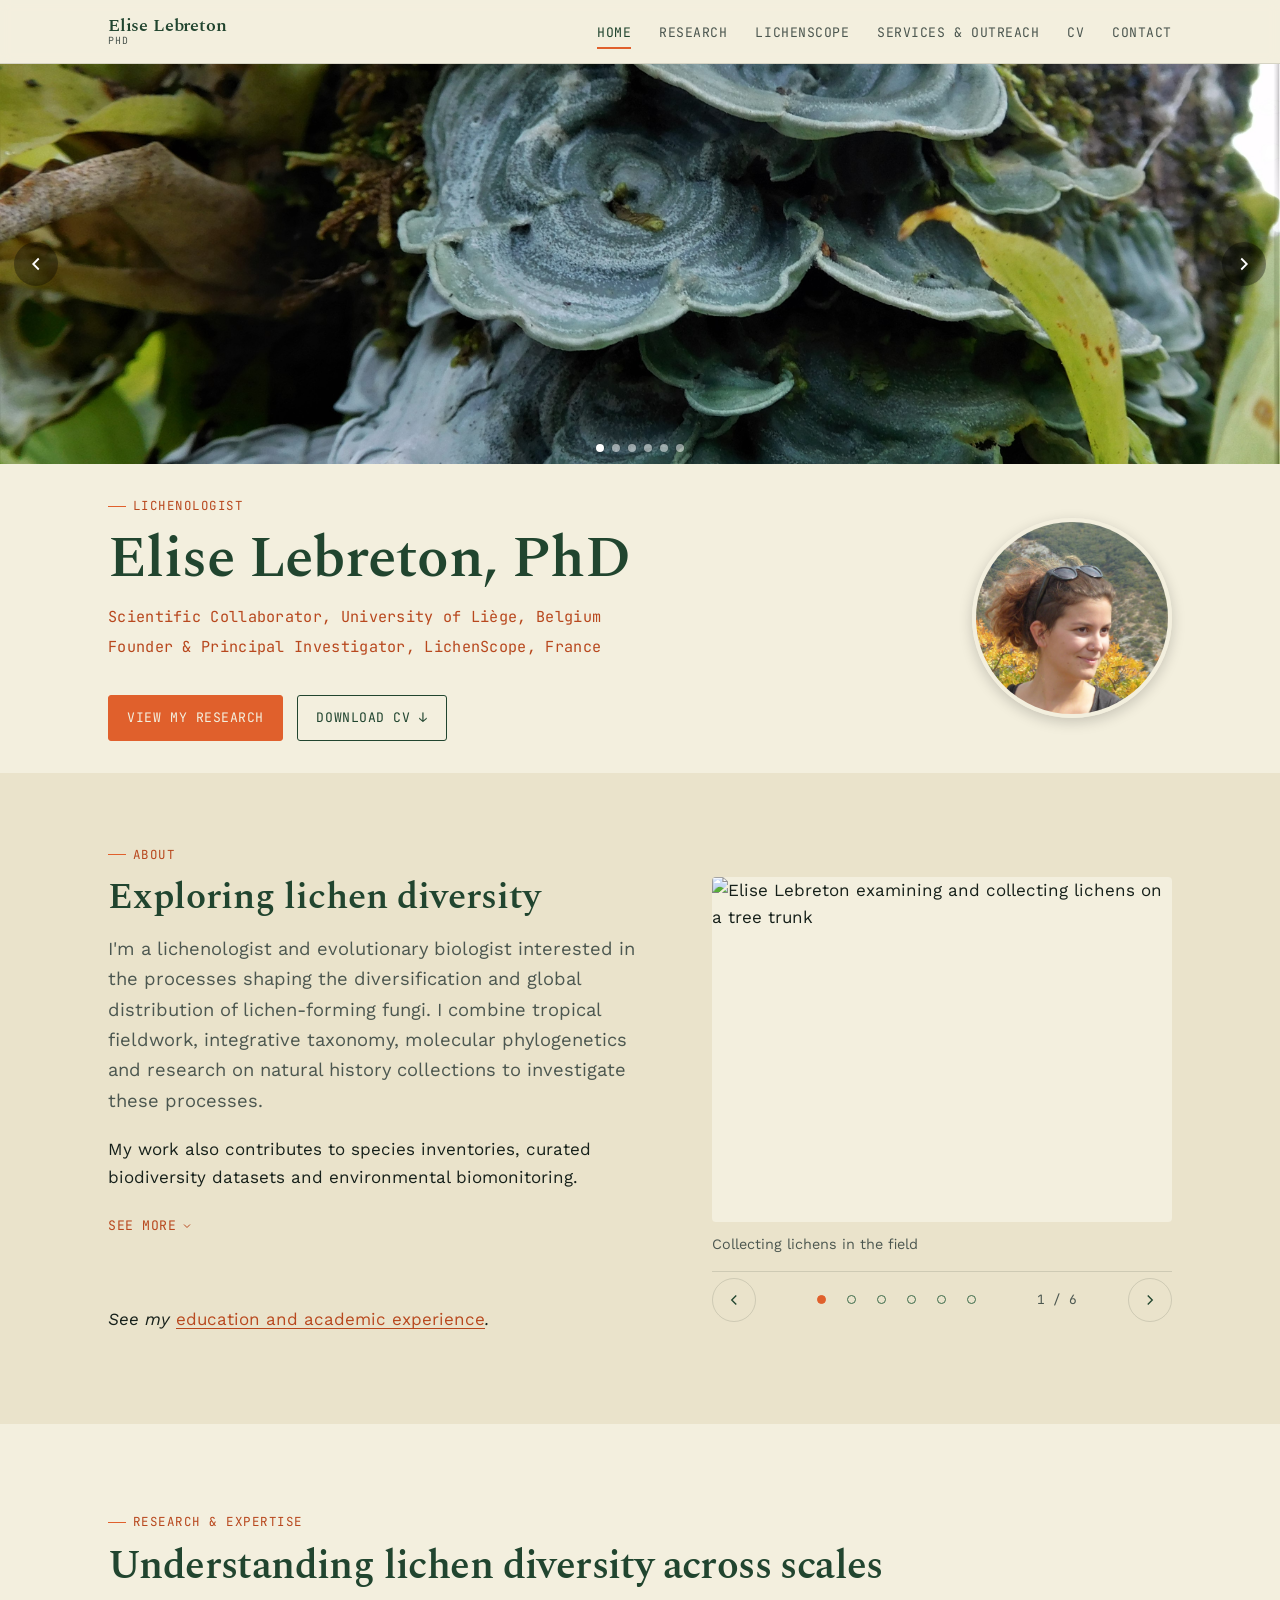
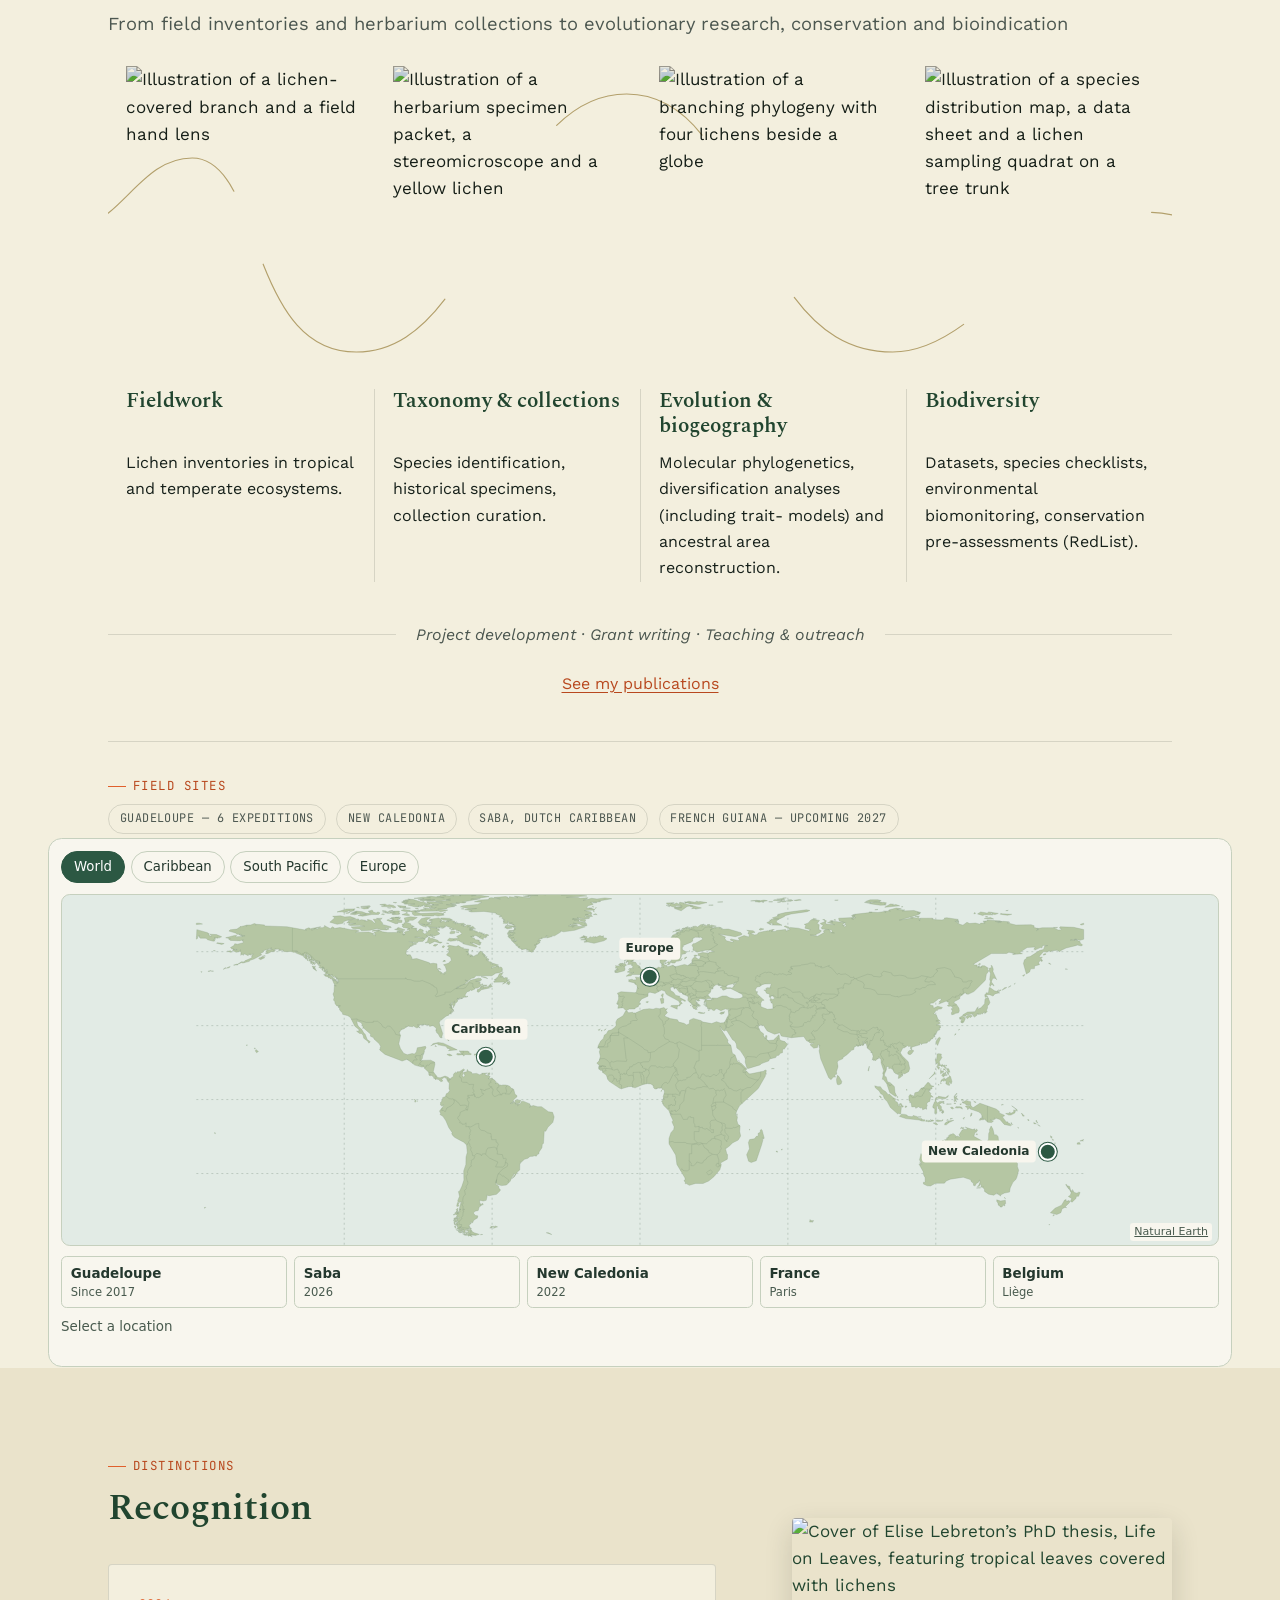
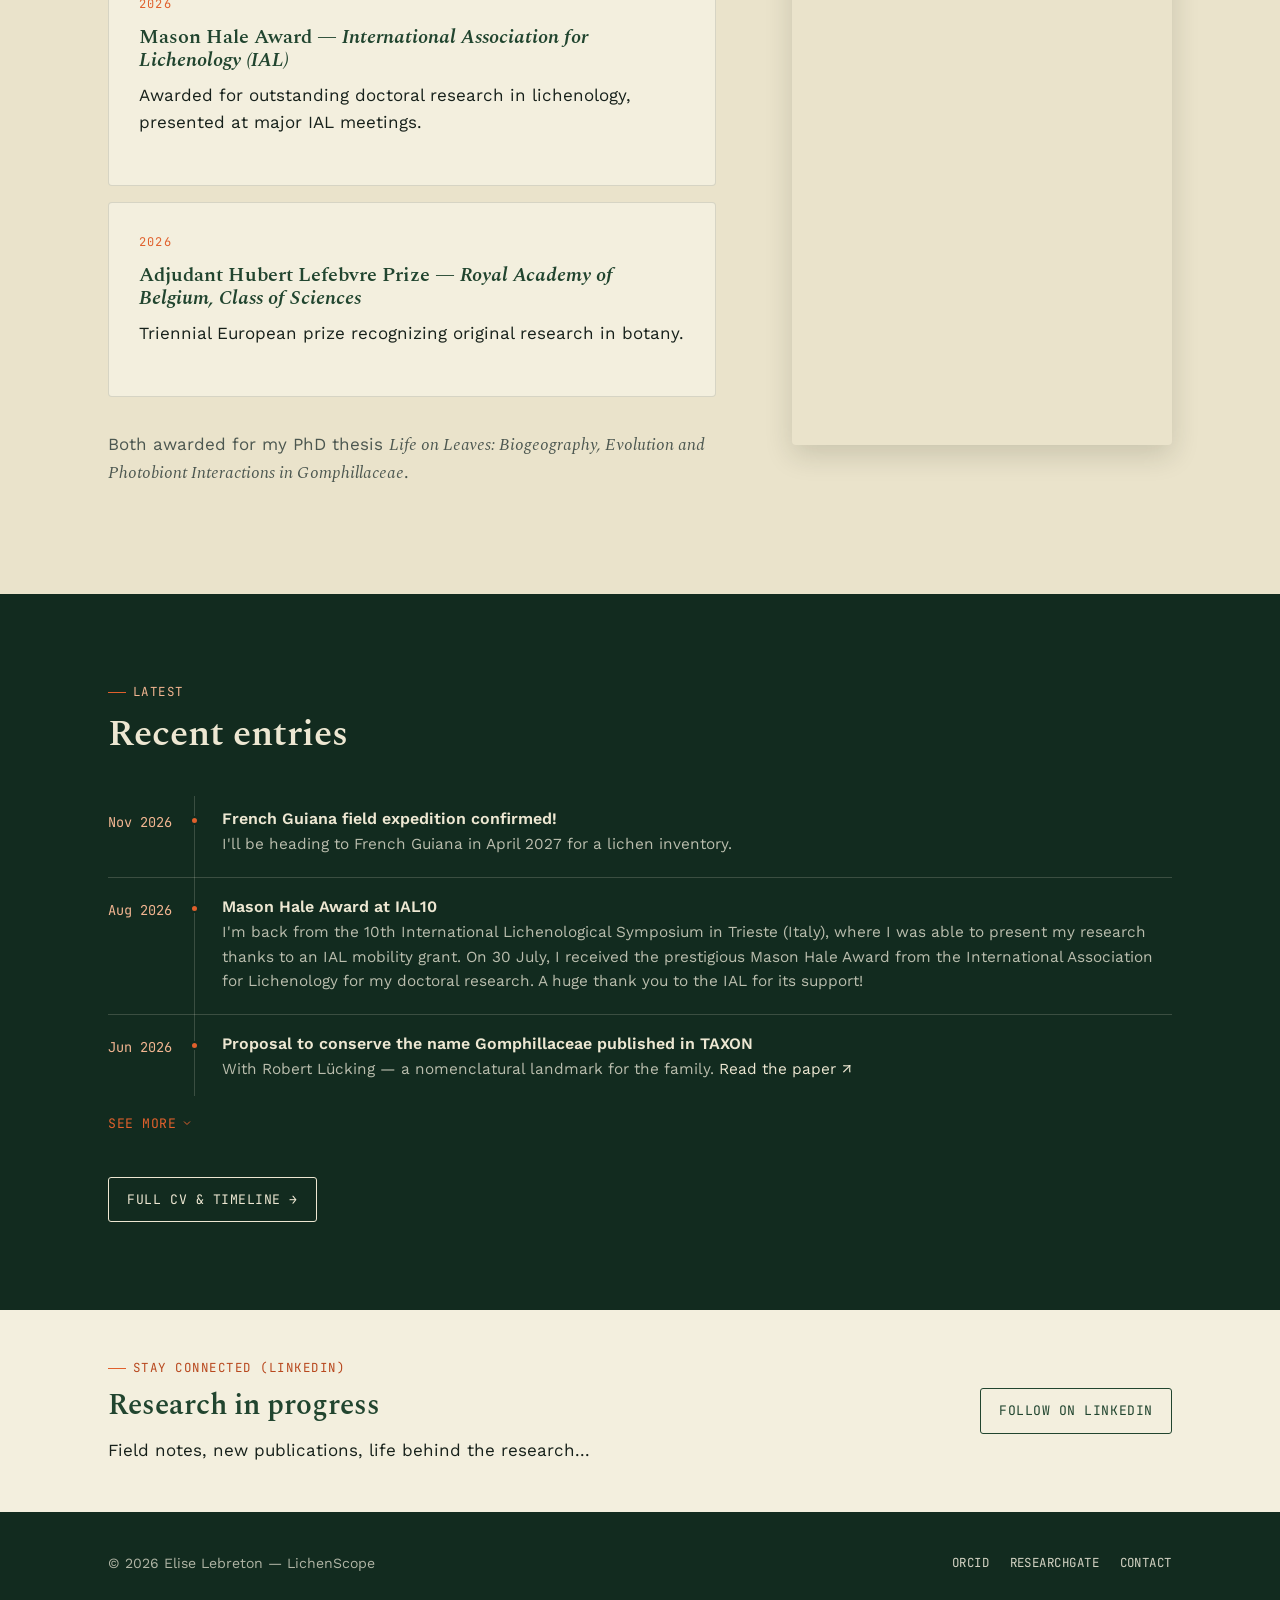
==== index.html @ eddefe15 "Add files via upload" ====
<!DOCTYPE html>
<html lang="en">
<head>
<meta charset="UTF-8">
<meta name="viewport" content="width=device-width, initial-scale=1.0">
<title>Elise Lebreton — Lichenologist | LichenScope</title>
<meta name="description" content="Elise Lebreton is a lichenologist studying how the leaf-dwelling lifestyle shapes evolution, diversification and biogeography in foliicolous lichens, with a focus on the family Gomphillaceae.">
<link rel="icon" href="assets/img/favicon-lichenscope.svg" type="image/svg+xml">
<link rel="preconnect" href="https://fonts.googleapis.com">
<link rel="preconnect" href="https://fonts.gstatic.com" crossorigin>
<link href="https://fonts.googleapis.com/css2?family=Spectral:ital,wght@0,400;0,500;0,600;0,700;1,400;1,500&family=Work+Sans:wght@400;500;600;700&family=JetBrains+Mono:wght@400;500&display=swap" rel="stylesheet">
<link rel="stylesheet" href="assets/css/style.css">
<style>
  /* ===== CARROUSEL DE LA BANNIÈRE ===== */
  #banner-current {
    transition: opacity 0.25s ease;   /* petit fondu entre les images */
  }
  .banner-arrow {
    position: absolute;
    top: 50%;
    transform: translateY(-50%);
    z-index: 2;
    display: flex;
    align-items: center;
    justify-content: center;
    width: 44px;
    height: 44px;
    padding: 0;
    border: none;
    border-radius: 50%;
    background: rgba(0, 0, 0, 0.35);
    color: #fff;
    cursor: pointer;
    transition: background 0.2s ease;
  }
  .banner-arrow:hover,
  .banner-arrow:focus-visible {
    background: rgba(0, 0, 0, 0.65);
  }
  .banner-arrow svg {
    width: 22px;
    height: 22px;
  }
  .banner-arrow--prev { left: 14px; }
  .banner-arrow--next { right: 14px; }

  .banner-dots {
    position: absolute;
    bottom: 12px;
    left: 0;
    right: 0;
    z-index: 2;
    display: flex;
    justify-content: center;
    gap: 8px;
    pointer-events: none;
  }
  .banner-dots span {
    width: 8px;
    height: 8px;
    border-radius: 50%;
    background: rgba(255, 255, 255, 0.5);
    box-shadow: 0 0 2px rgba(0, 0, 0, 0.4);
    transition: background 0.2s ease;
  }
  .banner-dots span.is-active {
    background: #fff;
  }

  .recognition-layout {
    display: grid;
    grid-template-columns: minmax(0, 1.6fr) minmax(0, 1fr);
    align-items: center;
    gap: clamp(2rem, 6vw, 5rem);
  }
  .recognition-awards {
    display: grid;
    gap: 1rem;
    margin-top: 2em;
  }
  .recognition-award {
    display: block;
    color: var(--ink);
    text-decoration: none;
  }
  .recognition-award:hover {
    color: var(--ink);
    border-color: var(--accent);
    box-shadow: 0 4px 14px rgba(30, 40, 20, 0.08);
  }
  .recognition-award:focus-visible {
    outline: 2px solid var(--accent);
    outline-offset: 4px;
  }
  .recognition-thesis-cover {
    display: block;
    width: 100%;
    max-width: 420px;
    justify-self: center;
    border-radius: 4px;
    box-shadow: 0 10px 28px rgba(30, 40, 20, 0.16);
  }
  .recognition-thesis-cover:focus-visible {
    outline: 2px solid currentColor;
    outline-offset: 5px;
  }
  .recognition-thesis-cover img {
    display: block;
    width: 100%;
    height: auto;
    border-radius: inherit;
  }
  @media (max-width: 760px) {
    .recognition-layout {
      grid-template-columns: 1fr;
    }
  }

  /* Keep the portrait beside the full introduction without stretching the name row. */
  .profile-info {
    display: grid;
    grid-template-columns: minmax(0, 1fr) auto;
    column-gap: clamp(1.5rem, 4vw, 3.5rem);
    align-items: start;
  }
  .profile-info > .eyebrow { grid-column: 1; margin-bottom: 0.6rem; }
  .profile-name-row { display: contents; }
  .profile-name-row h1 { grid-column: 1; margin: 0 0 0.8rem; }
  .profile-name-row .profile-avatar-sm {
    grid-column: 2;
    grid-row: 1 / span 5;
    align-self: center;
  }
  .profile-info .role { grid-column: 1; margin: 0 0 0.35rem; }
  .profile-info .role + .role { margin-top: 0; margin-bottom: 1.1rem; }
  .profile-actions { grid-column: 1; }
  @media (max-width: 700px) {
    .profile-info { grid-template-columns: minmax(0, 1fr); }
    .profile-name-row .profile-avatar-sm {
      grid-column: 1;
      grid-row: auto;
      margin: 0.2rem 0 1rem;
    }
  }

  /* ===== ILLUSTRATED AREAS OF EXPERTISE ===== */
  .expertise-overview { padding-bottom: 0; }
  .expertise-overview .expertise-title {
    font-size: clamp(1.8rem, 3.1vw, 2.55rem);
    letter-spacing: -0.015em;
  }
  .expertise-intro { margin-bottom: 0; }
  .expertise-grid {
    position: relative;
    display: grid;
    grid-template-columns: repeat(4, minmax(0, 1fr));
    margin-top: clamp(1.25rem, 2.5vw, 1.75rem);
  }
  /* Decorative line, painted before the illustrations. */
  .expertise-wave {
    position: absolute;
    top: 0;
    left: 0;
    display: block;
    width: 100%;
    height: 270px;
    overflow: hidden;
    color: #a18a4c;
    opacity: 0.78;
    pointer-events: none;
  }
  .expertise-wave path {
    fill: none;
    stroke: currentColor;
    stroke-width: 1.15;
    stroke-linecap: round;
    vector-effect: non-scaling-stroke;
  }
  .expertise-panel {
    position: relative;
    display: grid;
    grid-template-rows: 270px 1fr;
    align-content: start;
    min-width: 0;
    padding: 0 1.1rem;
  }
  .expertise-panel + .expertise-panel {
    border-left: 1px solid transparent;
  }
  .expertise-copy { position: relative; margin-top: 1.4rem; }
  .expertise-panel + .expertise-panel .expertise-copy::before {
    content: '';
    position: absolute;
    top: 0;
    bottom: 0;
    left: calc(-1.1rem - 1px);
    border-left: 1px solid var(--line, rgba(22, 32, 26, 0.13));
    pointer-events: none;
  }
  .expertise-visual {
    display: flex;
    align-items: center;
    justify-content: center;
    min-width: 0;
    height: 270px;
    margin: 0 0 1.4rem;
  }
  .expertise-visual img {
    display: block;
    width: 100%;
    height: 100%;
    object-fit: contain;
    mix-blend-mode: multiply;
  }
  .expertise-panel h3 {
    min-height: 2.4em;
    margin: 0 0 0.65rem;
    font-size: clamp(1.2rem, 1.65vw, 1.4rem);
    line-height: 1.2;
  }
  .expertise-panel p {
    margin: 0;
    font-size: 1rem;
    line-height: 1.65;
  }
  .expertise-transversal {
    display: flex;
    align-items: center;
    justify-content: center;
    gap: 1.25rem;
    margin: 2.5rem 0 0;
    color: var(--ink-soft, #4c5750);
    font-size: 1rem;
    font-style: italic;
    line-height: 1.6;
    text-align: center;
  }
  .expertise-transversal::before,
  .expertise-transversal::after {
    content: '';
    flex: 1;
    height: 1px;
    background: var(--line, rgba(22, 32, 26, 0.13));
  }
  @media (min-width: 1200px) {
    .expertise-wave { height: 300px; }
    .expertise-panel { grid-template-rows: 300px 1fr; }
    .expertise-visual { height: 300px; }
  }
  @media (max-width: 1000px) {
    .expertise-wave { display: none; }
    .expertise-grid {
      grid-template-columns: repeat(2, minmax(0, 1fr));
      row-gap: 2.25rem;
    }
    .expertise-panel:nth-of-type(3) { border-left: 0; }
    .expertise-panel:nth-of-type(3) .expertise-copy::before { display: none; }
    .expertise-panel:nth-of-type(n + 3) {
      padding-top: 2rem;
      border-top: 1px solid var(--line, rgba(22, 32, 26, 0.13));
    }
  }
  @media (max-width: 580px) {
    .expertise-grid { grid-template-columns: minmax(0, 1fr); row-gap: 0; }
    .expertise-panel {
      grid-template-rows: 250px auto;
      padding: 0 0 2rem;
    }
    .expertise-panel + .expertise-panel {
      padding: 2rem 0;
      border-left: 0;
      border-top: 1px solid var(--line, rgba(22, 32, 26, 0.13));
    }
    .expertise-panel + .expertise-panel .expertise-copy::before { display: none; }
    .expertise-visual { height: 250px; }
    .expertise-visual img { max-width: 340px; }
    .expertise-panel h3 { min-height: 0; font-size: 1.45rem; }
    .expertise-transversal { margin-top: 0.5rem; gap: 0.65rem; }
    .expertise-transversal span { max-width: 28ch; }
  }

  /* ===== RECENT ENTRIES: READ MORE, AS IN ABOUT ===== */
  .recent-entries-extra {
    display: grid;
    grid-template-rows: 0fr;
    transition: grid-template-rows 0.5s ease;
  }
  .recent-entries-extra.is-expanded { grid-template-rows: 1fr; }
  .recent-entries-inner { min-height: 0; overflow: hidden; }
  .recent-entries-more { margin-top: 1.5rem; }
  .recent-entries-toggle {
    display: inline-flex;
    align-items: center;
    gap: 0.4em;
    font-family: var(--mono);
    font-size: 0.82rem;
    letter-spacing: 0.04em;
    text-transform: uppercase;
    color: var(--accent);
    background: none;
    border: 0;
    padding: 1em 0 0;
    cursor: pointer;
  }
  .recent-entries-toggle:hover { color: var(--accent-soft); }
  .recent-entries-toggle:focus-visible { outline: 2px solid currentColor; outline-offset: 4px; }
  .recent-entries-toggle svg { width: 12px; height: 12px; transition: transform 0.3s ease; }
  .recent-entries-toggle.is-expanded svg { transform: rotate(180deg); }
  @media (prefers-reduced-motion: reduce) {
    .recent-entries-extra, .recent-entries-toggle svg { transition: none; }
  }

  /* ===== HOME: A RESEARCH OVERVIEW WITH PHOTOGRAPHS ===== */
  .profile-summary {
    grid-column: 1;
    max-width: 58ch;
    margin: 0 0 1.1rem;
    color: var(--ink-soft);
    font-size: 1.08rem;
    line-height: 1.6;
  }
  .profile-name-row .profile-avatar-sm { grid-row: 1 / span 6; }
  .about-section { padding: 72px 0; }
  .about-layout {
    display: grid;
    grid-template-columns: minmax(0, 1.2fr) minmax(0, 1fr);
    gap: clamp(2rem, 4vw, 3.5rem);
    align-items: start;
  }
  .about-copy h2 { margin-bottom: 1rem; }
  .about-copy .lede { line-height: 1.65; }
  .about-details {
    display: grid;
    grid-template-rows: 0fr;
    transition: grid-template-rows .5s ease;
  }
  .about-details.is-expanded { grid-template-rows: 1fr; }
  .about-details-inner { min-height: 0; overflow: hidden; }
  .about-details-inner p:first-child { margin-top: .3rem; }
  .about-readmore {
    display: inline-flex;
    align-items: center;
    gap: .4em;
    font-family: var(--mono);
    font-size: .82rem;
    letter-spacing: .04em;
    text-transform: uppercase;
    color: var(--accent-deep);
    background: none;
    border: 0;
    padding: .5rem 0;
    cursor: pointer;
  }
  .about-readmore:hover { color: var(--accent); }
  .about-readmore svg { width: 12px; height: 12px; transition: transform .3s ease; }
  .about-readmore.is-expanded svg { transform: rotate(180deg); }
  .about-gallery { min-width: 0; padding-top: 2rem; }
  .about-gallery-stage { position: relative; }
  .about-slide { margin: 0; }
  .about-slide[hidden] { display: none; }
  .about-photo-frame {
    aspect-ratio: 4 / 3;
    overflow: hidden;
    border-radius: 4px;
    background: var(--paper);
  }
  .about-photo-frame img {
    width: 100%;
    height: 100%;
    object-fit: cover;
    object-position: var(--photo-position, 50% 50%);
  }
  .about-slide figcaption {
    min-height: 3.1rem;
    padding: .75rem 0 .35rem;
    color: var(--ink-soft);
    font-size: .9rem;
    line-height: 1.45;
  }
  .about-gallery-controls {
    display: flex;
    align-items: center;
    justify-content: space-between;
    gap: .5rem;
    border-top: 1px solid var(--line);
    padding-top: .35rem;
  }
  .about-gallery-arrow {
    display: inline-flex;
    align-items: center;
    justify-content: center;
    width: 44px;
    height: 44px;
    flex: 0 0 44px;
    border: 1px solid var(--line);
    border-radius: 50%;
    background: transparent;
    color: var(--forest);
    cursor: pointer;
  }
  .about-gallery-arrow:hover { border-color: var(--accent); color: var(--accent-deep); }
  .about-gallery-arrow svg { width: 18px; height: 18px; }
  .about-gallery-dots { display: flex; align-items: center; justify-content: center; }
  .about-gallery-dot {
    display: inline-flex;
    align-items: center;
    justify-content: center;
    width: 30px;
    height: 44px;
    padding: 0;
    border: 0;
    background: none;
    cursor: pointer;
  }
  .about-gallery-dot::before {
    content: '';
    width: 7px;
    height: 7px;
    border: 1px solid var(--forest-light);
    border-radius: 50%;
  }
  .about-gallery-dot[aria-current="true"]::before { background: var(--accent); border-color: var(--accent); }
  .about-gallery-dot:hover::before { border-color: var(--accent); }
  .about-gallery-count { color: var(--ink-soft); font-family: var(--mono); font-size: .8rem; white-space: nowrap; }
  .expertise-panel { color: var(--ink); }
  .social-update { padding: 48px 0; }
  .social-update-inner { display: flex; align-items: center; justify-content: space-between; gap: 2rem; }
  .social-update h2 { font-size: clamp(1.5rem, 2.5vw, 1.8rem); }
  .social-update p:last-child { margin-bottom: 0; }
  .social-update .btn { flex-shrink: 0; }
  @media (max-width: 760px) {
    .about-layout { grid-template-columns: minmax(0, 1fr); gap: 1.5rem; }
    .about-gallery { padding-top: 0; max-width: 580px; width: 100%; }
    .about-section { padding: 56px 0; }
    .social-update-inner { align-items: flex-start; flex-direction: column; gap: 1.25rem; }
  }
  @media (max-width: 700px) {
    .profile-name-row .profile-avatar-sm { grid-row: auto; }
  }
  @media (prefers-reduced-motion: reduce) {
    .about-details, .about-readmore svg { transition: none; }
  }
  /* ===== ABOUT: VISIBLE LINKS BELOW THE DISCLOSURE ===== */
  .about-copy .about-explore {
    margin: 4rem 0 0;
    font-style: italic;
    text-transform: none;
    letter-spacing: normal;
  }
  .about-copy .about-explore a {
    font-style: normal;
    color: var(--accent-deep, #c34c22);
    text-transform: none;
    letter-spacing: normal;
    text-decoration: underline;
    text-underline-offset: .2em;
  }
  .about-copy .about-explore a:hover { color: var(--accent, #e65c25); }
  .about-copy .about-explore a:focus-visible {
    outline: 2px solid var(--accent, #e65c25);
    outline-offset: 4px;
  }
  @media (max-width: 760px) {
    .about-copy .about-explore { margin-top: 2rem; }
  }
  /* ===== DIRECT LINK TO PUBLICATIONS ===== */
  .expertise-publications {
    margin: 1.2rem 0 0;
    text-align: center;
  }
  .expertise-publications a {
    display: inline-block;
    padding: .25rem 0;
    color: var(--accent-deep, #c34c22);
    font-size: 1rem;
    font-style: normal;
    text-transform: none;
    text-decoration: underline;
    text-underline-offset: .2em;
  }
  .expertise-publications a:hover { color: var(--accent, #e65c25); }
  .expertise-publications a:focus-visible {
    outline: 2px solid var(--accent, #e65c25);
    outline-offset: 4px;
  }
</style>
</head>
<body>

<header class="site-header">
  <div class="nav-row">
    <a href="index.html" class="brand">
      <span class="brand-text">Elise Lebreton<span class="brand-sub">PhD</span></span>
    </a>
    <button class="nav-toggle" aria-label="Toggle navigation" aria-expanded="false">
      <svg viewBox="0 0 24 24" fill="none" stroke="currentColor" stroke-width="2"><line x1="3" y1="6" x2="21" y2="6"/><line x1="3" y1="12" x2="21" y2="12"/><line x1="3" y1="18" x2="21" y2="18"/></svg>
    </button>
    <nav class="main-nav">
      <ul>
        <li><a href="index.html" class="active">Home</a></li>
        <li><a href="research.html">Research</a></li>
        <li><a href="lichenscope.html">LichenScope</a></li>
        <li><a href="services.html">Services &amp; Outreach</a></li>
        <li><a href="cv.html">CV</a></li>
        <li><a href="contact.html">Contact</a></li>
      </ul>
    </nav>
  </div>
</header>

<main>

  <!-- ===== PROFILE BANNER (LinkedIn-style) ===== -->
  <section class="profile-banner">
    <div class="banner-img" id="banner-carousel">
      <img id="banner-current" src="assets/img/banner-lichen-1.jpg" alt="Close-up of a foliicolous lichen community on a tropical leaf">
      <button type="button" class="banner-arrow banner-arrow--prev" aria-label="Previous banner">
        <svg viewBox="0 0 24 24" fill="none" stroke="currentColor" stroke-width="2"><path d="M15 6l-6 6 6 6"/></svg>
      </button>
      <button type="button" class="banner-arrow banner-arrow--next" aria-label="Next banner">
        <svg viewBox="0 0 24 24" fill="none" stroke="currentColor" stroke-width="2"><path d="M9 6l6 6-6 6"/></svg>
      </button>
      <div class="banner-dots" aria-hidden="true"></div>
    </div>
    <div class="container profile-banner-inner">
      <div class="profile-info">
        <p class="eyebrow">Lichenologist</p>
        <div class="profile-name-row">
          <h1>Elise Lebreton, PhD</h1>
          <div class="profile-avatar-sm">
            <img src="assets/img/profile.jpg" alt="Portrait of Elise Lebreton">
          </div>
        </div>
   <p class="role">Scientific Collaborator, University of Liège, Belgium </p>
        <p class="role">Founder &amp; Principal Investigator, LichenScope, France </p>
 <p </p>
        <div class="profile-actions">
          <a href="research.html" class="btn btn--solid">View my research</a>
          <a href="assets/cv/Elise-Lebreton-CV.pdf" class="btn">Download CV ↓</a>
        </div>
      </div>
    </div>
  </section>

  <!-- ===== BIO AND RESEARCH PHOTOGRAPHS ===== -->
  <section class="section section--alt about-section" aria-labelledby="about-title">
    <div class="container about-layout">
      <div class="about-copy">
        <p class="eyebrow">About</p>
        <h2 id="about-title">Exploring lichen diversity</h2>
        <p class="lede">I'm a lichenologist and evolutionary biologist interested in the processes shaping the diversification and global distribution of lichen-forming fungi. I combine tropical fieldwork, integrative taxonomy, molecular phylogenetics and research on natural history collections to investigate these processes.</p>
        <p>My work also contributes to species inventories, curated biodiversity datasets and environmental biomonitoring.</p>

        <div class="about-details" id="about-text" aria-hidden="true" inert>
          <div class="about-details-inner">
        <p>I first discovered lichenology by chance as an undergraduate. It became the focus of my research during the year I spent in Guadeloupe (Caribbean) as part of my master's degree. There, I was struck both by the extraordinary diversity of lichens and by how much there was still to learn about them. With few opportunities for formal training in lichenology in France, I taught myself the basics and developed my own research projects while studying at La Rochelle University, the University of Antilles, and the University of Montpellier. My early work at the Montpellier herbarium (MPU) sparked a lasting interest in collections-based research.</p>
        <p>I later received support from the Muséum national d'Histoire naturelle (MNHN, Paris) and PatriNat, where my work at the P and PC herbaria played a key role in shaping my research trajectory. I also benefited from the support of the Association Française de Lichénologie (French Lichen Society), and from the generosity of lichenologists around the world who shared their expertise with me. Their example continues to shape how I collaborate and share what I learn.</p>
        <p>I completed my PhD at the University of Liège (Belgium) in September 2025 under the supervision of Prof. Nicolas Magain (<a href="https://bec-lab.github.io/" target="_blank" rel="noopener noreferrer">BEC lab</a>). My research combines taxonomy, molecular phylogenetics, and herbarium collections to study the evolution of lichen-forming fungi. I'm currently seeking a postdoctoral position or a permanent role as a faculty member or curator. I'm also interested in collaborations in evolutionary biology, biogeography, and collections-based research, including museomics.</p>
        <p>In 2026, I obtained the French national qualifications to apply for <i>maître de conférences</i> [Associate Professor] at universities (MCF, CNU Section 68) and at the Muséum national d'Histoire naturelle (MCMU).</p>
          </div>
        </div>
        <button type="button" class="about-readmore" id="about-readmore" aria-expanded="false" aria-controls="about-text">
          <span>See more</span>
          <svg viewBox="0 0 24 24" fill="none" stroke="currentColor" stroke-width="2" aria-hidden="true"><path d="M6 9l6 6 6-6"/></svg>
        </button>
     <p class="about-explore">
 See my <a href="cv.html">education and academic experience</a>.
</p>
        </p>
      </div>
      <div class="about-gallery" id="about-gallery" role="region" aria-roledescription="carousel" aria-label="Research in pictures">
        <div class="about-gallery-stage" id="about-gallery-stage">
          <figure class="about-slide" id="about-photo-1" role="group" aria-roledescription="slide" aria-label="1 of 6">
            <div class="about-photo-frame">
              <img src="assets/img/about-fieldwork.webp" width="1084" height="1440" loading="lazy" decoding="async" style="--photo-position:50% 43%" alt="Elise Lebreton examining and collecting lichens on a tree trunk">
            </div>
            <figcaption>Collecting lichens in the field</figcaption>
          </figure>
          <figure class="about-slide" id="about-photo-2" role="group" aria-roledescription="slide" aria-label="2 of 6" hidden>
            <div class="about-photo-frame">
              <img src="assets/img/about-new-caledonia.webp" width="1440" height="1080" loading="lazy" decoding="async" style="--photo-position:50% 50%" alt="Elise Lebreton using a hand lens on a rocky hillside overlooking the sea in New Caledonia">
            </div>
            <figcaption>Field observations in New Caledonia</figcaption>
          </figure>
          <figure class="about-slide" id="about-photo-3" role="group" aria-roledescription="slide" aria-label="3 of 6" hidden>
            <div class="about-photo-frame">
              <img src="assets/img/about-collections.webp" width="1440" height="1084" loading="lazy" decoding="async" style="--photo-position:50% 50%" alt="Elise Lebreton documenting lichen collections beside rows of specimen packets">
            </div>
            <figcaption>Sorting and documenting field collections</figcaption>
          </figure>
          <figure class="about-slide" id="about-photo-4" role="group" aria-roledescription="slide" aria-label="4 of 6" hidden>
            <div class="about-photo-frame">
              <img src="assets/img/about-microscopy.webp" width="1440" height="805" loading="lazy" decoding="async" style="--photo-position:62% 50%" alt="Elise Lebreton studying lichens under a microscope beside a specimen image on a monitor">
            </div>
            <figcaption>Examining lichen morphology</figcaption>
          </figure>
          <figure class="about-slide" id="about-photo-5" role="group" aria-roledescription="slide" aria-label="5 of 6" hidden>
            <div class="about-photo-frame">
              <img src="assets/img/about-laboratory.webp" width="1440" height="807" loading="lazy" decoding="async" style="--photo-position:46% 50%" alt="Elise Lebreton working with a micropipette in the laboratory">
            </div>
            <figcaption>Molecular work in the laboratory</figcaption>
          </figure>
          <figure class="about-slide" id="about-photo-6" role="group" aria-roledescription="slide" aria-label="6 of 6" hidden>
            <div class="about-photo-frame">
              <img src="assets/img/about-sharing-research.webp" width="963" height="1440" loading="lazy" decoding="async" style="--photo-position:50% 72%" alt="Elise Lebreton presenting research on Gomphillaceae to an audience">
            </div>
            <figcaption>Sharing research on lichen diversity</figcaption>
          </figure>
        </div>
        <div class="about-gallery-controls">
          <button type="button" class="about-gallery-arrow" data-gallery-direction="-1" aria-label="Previous research photo" aria-controls="about-gallery-stage">
            <svg viewBox="0 0 24 24" fill="none" stroke="currentColor" stroke-width="1.8" aria-hidden="true"><path d="M15 6l-6 6 6 6"/></svg>
          </button>
          <div class="about-gallery-dots" role="group" aria-label="Choose a research photo">
            <button type="button" class="about-gallery-dot" aria-label="Show photo 1: Collecting lichens in the field" aria-controls="about-photo-1" aria-current="true"></button>
            <button type="button" class="about-gallery-dot" aria-label="Show photo 2: Field observations in New Caledonia" aria-controls="about-photo-2" aria-current="false"></button>
            <button type="button" class="about-gallery-dot" aria-label="Show photo 3: Sorting and documenting field collections" aria-controls="about-photo-3" aria-current="false"></button>
            <button type="button" class="about-gallery-dot" aria-label="Show photo 4: Examining lichen morphology" aria-controls="about-photo-4" aria-current="false"></button>
            <button type="button" class="about-gallery-dot" aria-label="Show photo 5: Molecular work in the laboratory" aria-controls="about-photo-5" aria-current="false"></button>
            <button type="button" class="about-gallery-dot" aria-label="Show photo 6: Sharing research on lichen diversity" aria-controls="about-photo-6" aria-current="false"></button>
          </div>
          <span class="about-gallery-count" aria-live="polite" aria-atomic="true">1 / 6</span>
          <button type="button" class="about-gallery-arrow" data-gallery-direction="1" aria-label="Next research photo" aria-controls="about-gallery-stage">
            <svg viewBox="0 0 24 24" fill="none" stroke="currentColor" stroke-width="1.8" aria-hidden="true"><path d="M9 6l6 6-6 6"/></svg>
          </button>
        </div>
      </div>
    </div>
  </section>

  <!-- ===== AREAS OF EXPERTISE ===== -->
  <section class="section expertise-overview" aria-labelledby="expertise-title">
    <div class="container">
      <p class="eyebrow">Research & Expertise</p>
      <h2 id="expertise-title" class="expertise-title">Understanding lichen diversity across scales</h2>
      <p class="lede expertise-intro">From field inventories and herbarium collections to evolutionary research, conservation and bioindication</p>
      <div class="expertise-grid">
        <svg class="expertise-wave" viewBox="0 0 1200 300" preserveAspectRatio="none" aria-hidden="true" focusable="false">
          <!-- Separate strokes keep the line clear of the illustrations. -->
          <path d="M -24.000 160.000 C 20.000 145.000 42.000 92.000 95.000 92.000 C 116.052 92.000 130.249 105.435 142.000 125.233"/>
          <path d="M 175.000 198.166 C 195.204 243.426 221.911 286.000 280.000 286.000 C 322.213 286.000 353.408 264.134 380.000 233.133"/>
          <path d="M 506.000 59.447 C 527.950 40.265 553.385 28.000 585.000 28.000 C 621.651 28.000 648.143 44.484 670.000 69.118"/>
          <path d="M 774.000 231.378 C 800.851 263.305 834.877 286.000 885.000 286.000 C 913.816 286.000 939.806 274.636 965.000 258.389"/>
          <path d="M 1177.000 146.368 C 1191.800 146.909 1207.413 149.614 1224.000 155.000"/>
        </svg>
        <article class="expertise-panel" aria-labelledby="expertise-panel-title-1">
          <div class="expertise-visual">
            <img src="assets/img/expertise-fieldwork.png" width="850" height="1199" loading="lazy" decoding="async" alt="Illustration of a lichen-covered branch and a field hand lens">
          </div>
          <div class="expertise-copy">
  <h3 id="expertise-panel-title-1">Fieldwork</h3>
            <p>Lichen inventories in tropical and temperate ecosystems.</p>
          </div>
        </article>
        <article class="expertise-panel" aria-labelledby="expertise-panel-title-2">
          <div class="expertise-visual">
            <img src="assets/img/expertise-taxonomy-collections.png" width="1342" height="1041" loading="lazy" decoding="async" alt="Illustration of a herbarium specimen packet, a stereomicroscope and a yellow lichen">
          </div>
          <div class="expertise-copy">
  <h3 id="expertise-panel-title-2">Taxonomy &amp; collections</h3>
            <p>Species identification, historical specimens, collection curation.</p>
          </div>
        </article>
        <article class="expertise-panel" aria-labelledby="expertise-panel-title-3">
          <div class="expertise-visual">
            <img src="assets/img/expertise-evolution-biogeography.png" width="1246" height="920" loading="lazy" decoding="async" alt="Illustration of a branching phylogeny with four lichens beside a globe">
          </div>
          <div class="expertise-copy">
  <h3 id="expertise-panel-title-3">Evolution &amp; biogeography</h3>
            <p>Molecular phylogenetics, diversification analyses (including trait- models) and ancestral area reconstruction.</p>
          </div>
        </article>
        <article class="expertise-panel" aria-labelledby="expertise-panel-title-4">
          <div class="expertise-visual">
            <img src="assets/img/expertise-biodiversity-bioindication.png" width="1234" height="1285" loading="lazy" decoding="async" alt="Illustration of a species distribution map, a data sheet and a lichen sampling quadrat on a tree trunk">
          </div>
          <div class="expertise-copy">
  <h3 id="expertise-panel-title-4">Biodiversity</h3>
            <p>Datasets, species checklists, environmental biomonitoring, conservation pre-assessments (RedList).</p>
          </div>
        </article>
      </div>
      <p class="expertise-transversal"><span>Project development &middot; Grant writing &middot; Teaching &amp; outreach</span></p>
      <p class="expertise-publications">
        <a href="research.html#publications">See my publications</a>
      </p>

      <div style="margin-top:2.4em; padding-top:2em; border-top:1px solid var(--line)">
        <span class="eyebrow" style="margin-bottom:.6em">Field sites</span>
        <div>
          <span class="tag">Guadeloupe — 6 expeditions</span>
          <span class="tag">New Caledonia</span>
          <span class="tag">Saba, Dutch Caribbean</span>
          <span class="tag">French Guiana — upcoming 2027</span>
        </div>
      </div>
    </div>
  </section>
<iframe
  id="expeditions-map"
  title="Interactive map of field expeditions"
  loading="lazy"
  style="display: block; width: 100%; height: 520px; border: 0;">
</iframe>
<script>
  const expeditionFrame = document.getElementById("expeditions-map");
  const mapOrigin = location.protocol === "file:" ? "null" : location.origin;

  window.addEventListener("message", (event) => {
    if (event.source !== expeditionFrame.contentWindow || event.origin !== mapOrigin) return;

    const { type, height } = event.data ?? {};
    if (type === "expeditions-map:resize" && Number.isInteger(height) && height > 0) {
      expeditionFrame.style.height = height + "px";
    }
  });

  expeditionFrame.src = "expeditions-map.html";
</script>

  <!-- ===== DISTINCTIONS ===== -->
  <section class="section section--alt">
    <div class="container">
      <div class="recognition-layout">
        <div>
          <p class="eyebrow">Distinctions</p>
          <h2>Recognition</h2>
          <div class="recognition-awards">
            <a class="card reveal recognition-award" href="https://ial-lichenology.org/awards/" aria-labelledby="mason-hale-award-title">
              <span class="num">2026</span>
              <h3 id="mason-hale-award-title">Mason Hale Award — <em>International Association for Lichenology (IAL)</em></h3>
              <p>Awarded for outstanding doctoral research in lichenology, presented at major IAL meetings.</p>
            </a>
            <a class="card reveal recognition-award" href="https://academieroyale.be/fr/chaires-concours-prix-subventions-prix-classe-sciences-detail/objets-candidature/prix-de-l-adjudant-hubert-lefebvre-2025/" aria-labelledby="hubert-lefebvre-award-title">
              <span class="num">2026</span>
              <h3 id="hubert-lefebvre-award-title">Adjudant Hubert Lefebvre Prize — <em>Royal Academy of Belgium, Class of Sciences</em></h3>
              <p>Triennial European prize recognizing original research in botany.</p>
            </a>
          </div>
          <p style="margin-top:2em; max-width:680px; color:var(--ink-soft)">Both awarded for my PhD thesis <em>Life on Leaves: Biogeography, Evolution and Photobiont Interactions in Gomphillaceae</em>.</p>
        </div>
        <a class="recognition-thesis-cover" href="https://orbi.uliege.be/handle/2268/334975" aria-label="Open Elise Lebreton’s PhD thesis, Life on Leaves, on ORBi">
          <img src="assets/img/thesis-cover.png" width="1090" height="1512" loading="lazy" alt="Cover of Elise Lebreton’s PhD thesis, Life on Leaves, featuring tropical leaves covered with lichens">
        </a>
      </div>
    </div>
  </section>

  <!-- ===== LATEST ===== -->
  <section class="section section--dark recent-entries-section" aria-labelledby="recent-entries-title">
    <div class="container">
      <p class="eyebrow">Latest</p>
      <h2 id="recent-entries-title">Recent entries</h2>
      <div class="log" style="margin-top:2em">
        <div class="log-entry">
          <time class="log-date" datetime="2026-11">Nov 2026</time>
          <div><span class="log-dot"></span>
            <h4>French Guiana field expedition confirmed!</h4>
            <p>I'll be heading to French Guiana in April 2027 for a lichen inventory.</p>
          </div>
        </div>
        <div class="log-entry">
          <time class="log-date" datetime="2026-08">Aug 2026</time>
          <div><span class="log-dot"></span>
            <h4>Mason Hale Award at IAL10</h4>
            <p>I'm back from the 10th International Lichenological Symposium in Trieste (Italy), where I was able to present my research thanks to an IAL mobility grant. On 30 July, I received the prestigious Mason Hale Award from the International Association for Lichenology for my doctoral research. A huge thank you to the IAL for its support!</p>
          </div>
        </div>
        <div class="log-entry">
          <time class="log-date" datetime="2026-06-12">Jun 2026</time>
          <div><span class="log-dot"></span>
            <h4>Proposal to conserve the name Gomphillaceae published in TAXON</h4>
            <p>With Robert Lücking — a nomenclatural landmark for the family. <a href="https://onlinelibrary.wiley.com/doi/10.1002/tax.70180">Read the paper ↗</a></p>
</p>
          </div>
        </div>
      </div>
      <div class="recent-entries-extra" id="recent-entries-extra" aria-hidden="true" inert>
        <div class="recent-entries-inner">
        <div class="log recent-entries-more">
          <div class="log-entry">
            <time class="log-date" datetime="2026-06-06">Jun 2026</time>
            <div><span class="log-dot"></span>
              <h4>Adjudant Hubert Lefebvre Prize</h4>
              <p>I'm honoured to have received this prize for my doctoral research. A heartfelt thank you to the Royal Academy of Belgium, Class of Sciences, for this recognition!</p>
            </div>
          </div>
          <div class="log-entry">
            <time class="log-date" datetime="2026-04">Apr 2026</time>
            <div><span class="log-dot"></span>
              <h4>Lichen inventory in Guadeloupe</h4>
              <p>The field expedition for the Guadeloupe Botanical Conservatory (CBNIG) is finished. I'm back home after nearly three months in the Caribbean!</p>
            </div>
          </div>
          <div class="log-entry">
            <time class="log-date" datetime="2026-03">Mar 2026</time>
            <div><span class="log-dot"></span>
              <h4>Saba Estafette Expedition — Critter Quest 2</h4>
              <p>I just finished the lichen expedition in Saba (Netherlands Antilles), one of the smallest inhabited islands in the Caribbean. I barely had time to catch two inter-island flights before my next field expedition to Guadeloupe.</p>
            </div>
          </div>
 <div class="log-entry">
            <time class="log-date" datetime="2026-03">Mar 2026</time>
            <div><span class="log-dot"></span>
              <h4>Two French national qualifications</h4>
              <p>The results of the two qualification processes I went through in late 2025 are in, and I'm delighted to have been successful in both! I now hold the qualifications to apply for <em lang="fr">maître de conférences</em> [Associate Professor] positions at universities (MCF, CNU Section 68) and at the Muséum national d’Histoire naturelle (MCMU).</p>
            </div>
          </div>
          <div class="log-entry">
            <time class="log-date" datetime="2026-01">Jan 2026</time>
            <div><span class="log-dot"></span>
              <h4><a href="lichenscope.html">LichenScope</a> is officially registered!</h4>
            </div>
          </div>
          <div class="log-entry">
            <time class="log-date" datetime="2025-09-01">Sep 2025</time>
            <div><span class="log-dot"></span>
              <h4>Successfully defended my PhD!</h4>
              <p>on 1 September at the University of Liège, Belgium.</p>
            </div>
          </div>
          <div class="log-entry">
            <time class="log-date" datetime="2025-02-17">Feb 2025</time>
            <div><span class="log-dot"></span>
              <h4>Global phylogeny of Gomphillaceae published in <em>IMA Fungus</em></h4>
              <p>A global view of the origin, diversification and endemism of foliicolous lineages in the family. <a href="https://doi.org/10.3897/imafungus.16.144194">Read the paper ↗</a></p>
            </div>
          </div>
        </div>
        </div>
      </div>
      <button type="button" class="recent-entries-toggle" id="recent-entries-toggle" aria-expanded="false" aria-controls="recent-entries-extra">
        <span class="recent-entries-toggle-label">See more</span>
        <svg viewBox="0 0 24 24" fill="none" stroke="currentColor" stroke-width="2" aria-hidden="true" focusable="false"><path d="M6 9l6 6 6-6"/></svg>
      </button>
      <div style="margin-top:2.4em">
        <a href="cv.html" class="btn">Full CV &amp; timeline →</a>
      </div>
    </div>
  </section>

  <!-- ===== FOLLOW RESEARCH IN PROGRESS ===== -->
  <section class="section social-update" aria-labelledby="social-update-title">
    <div class="container social-update-inner">
      <div>
        <p class="eyebrow">Stay connected (LinkedIn)</p>
        <h2 id="social-update-title">Research in progress</h2>
        <p>Field notes, new publications, life behind the research...</p>
      </div>
      <a class="btn" href="https://www.linkedin.com/in/elise-lebreton-a52751171/">Follow on LinkedIn</a>
    </div>
  </section>

</main>

<footer class="site-footer">
  <div class="container footer-row">
    <span>© 2026 Elise Lebreton — LichenScope</span>
    <div class="footer-links">
      <a href="https://orcid.org/0000-0002-4628-6521">ORCID</a>
      <a href="https://www.researchgate.net/profile/Elise-Lebreton">ResearchGate</a>
      <a href="contact.html">Contact</a>
    </div>
  </div>
</footer>

<script src="assets/js/main.js"></script>
<script>
/* ===== CARROUSEL DE LA BANNIÈRE ===== */
(function () {
  // Liste des bannières, dans l'ordre d'affichage.
  // Pour en ajouter, retirer ou renommer une : modifiez simplement cette liste.
  // "alt" = description de l'image (lue par les lecteurs d'écran) : remplacez-la par une vraie description.
  var BANNERS = [
    { src: "assets/img/banner-lichen-1.jpg", alt: "Close-up of a foliicolous lichen community on a tropical leaf" },
    { src: "assets/img/banner-lichen-2.jpg", alt: "Lichen close-up (banner 2)" },
    { src: "assets/img/banner-lichen-3.jpg", alt: "Lichen close-up (banner 3)" },
    { src: "assets/img/banner-lichen-4.jpg", alt: "Lichen close-up (banner 4)" },
    { src: "assets/img/banner-lichen-5.jpg", alt: "Lichen close-up (banner 5)" },
    { src: "assets/img/banner-lichen-6.jpg", alt: "Lichen close-up (banner 6)" }
  ];

  var carousel = document.getElementById("banner-carousel");
  var img = document.getElementById("banner-current");
  if (!carousel || !img) return;

  // Les flèches se placent par rapport à la bannière
  if (getComputedStyle(carousel).position === "static") {
    carousel.style.position = "relative";
  }

  // Petits points en bas de la bannière
  var dotsBox = carousel.querySelector(".banner-dots");
  var dots = BANNERS.map(function () {
    var d = document.createElement("span");
    dotsBox.appendChild(d);
    return d;
  });

  var current = 0;

  function show(index) {
    // Tourniquet : après la dernière on revient à la première, et inversement
    current = (index + BANNERS.length) % BANNERS.length;
    img.style.opacity = 0;
    setTimeout(function () {
      img.src = BANNERS[current].src;
      img.alt = BANNERS[current].alt;
    }, 250);
    dots.forEach(function (d, i) {
      d.classList.toggle("is-active", i === current);
    });
  }

  // Réaffiche l'image une fois chargée (ou si elle est introuvable)
  img.addEventListener("load", function () { img.style.opacity = 1; });
  img.addEventListener("error", function () { img.style.opacity = 1; });

  // Clic sur les flèches
  carousel.querySelector(".banner-arrow--prev").addEventListener("click", function () { show(current - 1); });
  carousel.querySelector(".banner-arrow--next").addEventListener("click", function () { show(current + 1); });

  // Sur téléphone : glisser le doigt vers la gauche ou la droite
  var startX = null;
  carousel.addEventListener("touchstart", function (e) {
    startX = e.touches[0].clientX;
  }, { passive: true });
  carousel.addEventListener("touchend", function (e) {
    if (startX === null) return;
    var dx = e.changedTouches[0].clientX - startX;
    if (Math.abs(dx) > 40) show(current + (dx < 0 ? 1 : -1));
    startX = null;
  });

  // Une fois la page chargée, précharge les autres bannières pour un changement instantané
  window.addEventListener("load", function () {
    BANNERS.forEach(function (b) { new Image().src = b.src; });
  });

  dots[0].classList.add("is-active");
})();
</script>


<script>
/* Read-more interaction for the older news, matching About. */
(function () {
  var button = document.getElementById('recent-entries-toggle');
  var extra = document.getElementById('recent-entries-extra');
  if (!button || !extra) return;
  var label = button.querySelector('.recent-entries-toggle-label');
  button.addEventListener('click', function () {
    var expanded = button.getAttribute('aria-expanded') !== 'true';
    button.setAttribute('aria-expanded', String(expanded));
    button.classList.toggle('is-expanded', expanded);
    extra.classList.toggle('is-expanded', expanded);
    extra.setAttribute('aria-hidden', String(!expanded));
    extra.inert = !expanded;
    label.textContent = expanded ? 'See less' : 'See more';
  });
})();
</script>

<script>
/* About: independent disclosure and manually controlled photo carousel. */
(function () {
  var more = document.getElementById('about-readmore');
  var biography = document.getElementById('about-text');
  if (more && biography) {
    more.addEventListener('click', function () {
      var expanded = more.getAttribute('aria-expanded') !== 'true';
      more.setAttribute('aria-expanded', String(expanded));
      more.classList.toggle('is-expanded', expanded);
      more.querySelector('span').textContent = expanded ? 'See less' : 'See more';
      biography.classList.toggle('is-expanded', expanded);
      biography.setAttribute('aria-hidden', String(!expanded));
      biography.inert = !expanded;
    });
  }
  var gallery = document.getElementById('about-gallery');
  if (!gallery) return;
  var slides = Array.prototype.slice.call(gallery.querySelectorAll('.about-slide'));
  var dots = Array.prototype.slice.call(gallery.querySelectorAll('.about-gallery-dot'));
  var count = gallery.querySelector('.about-gallery-count');
  if (!slides.length) return;
  function preparePhotos() {
    slides.forEach(function (slide) { slide.querySelector('img').loading = 'eager'; });
  }
  if ('IntersectionObserver' in window) {
    var observer = new IntersectionObserver(function (entries) {
      if (entries.some(function (entry) { return entry.isIntersecting; })) {
        preparePhotos();
        observer.disconnect();
      }
    }, { rootMargin: '200px' });
    observer.observe(gallery);
  } else {
    preparePhotos();
  }
  var current = 0;
  function show(index) {
    current = (index + slides.length) % slides.length;
    slides[current].querySelector('img').loading = 'eager';
    slides.forEach(function (slide, i) { slide.hidden = i !== current; });
    dots.forEach(function (dot, i) { dot.setAttribute('aria-current', String(i === current)); });
    count.textContent = (current + 1) + ' / ' + slides.length;
  }
  gallery.querySelectorAll('[data-gallery-direction]').forEach(function (button) {
    button.addEventListener('click', function () { show(current + Number(button.dataset.galleryDirection)); });
  });
  dots.forEach(function (dot, i) { dot.addEventListener('click', function () { show(i); }); });
  gallery.addEventListener('keydown', function (event) {
    if (event.key !== 'ArrowLeft' && event.key !== 'ArrowRight') return;
    event.preventDefault();
    show(current + (event.key === 'ArrowLeft' ? -1 : 1));
  });
  var touch = null;
  var stage = gallery.querySelector('.about-gallery-stage');
  stage.addEventListener('touchstart', function (event) {
    touch = event.touches.length === 1 ? { x: event.touches[0].clientX, y: event.touches[0].clientY } : null;
  }, { passive: true });
  stage.addEventListener('touchend', function (event) {
    if (!touch || !event.changedTouches.length) return;
    var dx = event.changedTouches[0].clientX - touch.x;
    var dy = event.changedTouches[0].clientY - touch.y;
    touch = null;
    if (Math.abs(dx) > 45 && Math.abs(dx) > Math.abs(dy) + 20) show(current + (dx < 0 ? 1 : -1));
  }, { passive: true });
  stage.addEventListener('touchcancel', function () { touch = null; }, { passive: true });
})();
</script>
</body>
</html>
---- assets/css/style.css ----
/* =========================================================
   LichenScope — Elise Lebreton
   Design tokens: forest greens + warm parchment + lichen-pigment coral
   ========================================================= */

:root{
  /* Color */
  --canopy:        #122B1F;   /* deep mossy green — dark sections */
  --canopy-soft:    #1B3C2A;
  --forest:         #21452F;  /* brand green — nav, headings on light */
  --forest-light:   #3C6B4A;
  --paper:          #F3EFDE;  /* warm specimen-label paper — main bg */
  --paper-warm:     #EAE3CB;
  --paper-on-dark:  #EDE7D2;
  --ink:            #16201A;  /* body text */
  --ink-soft:       #4C5750;
  --accent:         #E0602C;  /* lichen-pigment coral — signature */
  --accent-deep:    #B8481E;
  --accent-soft:    #F2B591;
  --teal:           #4F8C7A;  /* secondary, links on dark */
  --line:           rgba(22,32,26,0.13);
  --line-on-dark:   rgba(243,239,222,0.18);

  /* Type */
  --display: "Spectral", "Iowan Old Style", Georgia, serif;
  --body:    "Work Sans", -apple-system, "Segoe UI", sans-serif;
  --mono:    "JetBrains Mono", "SFMono-Regular", Menlo, monospace;

  --container: 1120px;
}

*{ box-sizing: border-box; }
html{ scroll-behavior: smooth; }
body{
  margin:0;
  background: var(--paper);
  color: var(--ink);
  font-family: var(--body);
  font-size: 17px;
  line-height: 1.6;
  -webkit-font-smoothing: antialiased;
}
img{ max-width:100%; display:block; }
a{ color: var(--forest); text-decoration: none; }
a:hover{ color: var(--accent); }
ul{ margin:0; padding:0; }
li{ list-style:none; }
h1,h2,h3,h4{
  font-family: var(--display);
  color: var(--forest);
  line-height: 1.15;
  margin: 0 0 .5em;
  font-weight: 600;
}
h1{ font-size: clamp(2.4rem, 5vw, 3.6rem); letter-spacing: -0.01em; }
h2{ font-size: clamp(1.7rem, 3vw, 2.3rem); }
h3{ font-size: 1.25rem; }
p{ margin: 0 0 1.1em; }
.lede{ font-size: 1.15rem; color: var(--ink-soft); }

/* taxonomic names: real scientific convention, not decoration */
i, em, .taxon{ font-family: var(--display); font-style: italic; }

.eyebrow{
  font-family: var(--mono);
  font-size: .78rem;
  letter-spacing: .12em;
  text-transform: uppercase;
  color: var(--accent-deep);
  display:flex; align-items:center; gap:.55em;
  margin-bottom: .9em;
}
.eyebrow::before{
  content:"";
  width: 18px; height: 1px;
  background: var(--accent);
  display:inline-block;
}

.container{
  max-width: var(--container);
  margin: 0 auto;
  padding: 0 28px;
}
.section{ padding: 88px 0; }
.section--tight{ padding: 56px 0; }
.section--dark{ background: var(--canopy); color: var(--paper-on-dark); }
.section--dark h1, .section--dark h2, .section--dark h3{ color: var(--paper-on-dark); }
.section--dark .eyebrow{ color: var(--accent-soft); }
.section--dark a{ color: var(--paper-on-dark); }
.section--dark a:hover{ color: var(--accent-soft); }
.section--alt{ background: var(--paper-warm); }

.divider{
  border:0; height:1px;
  background: var(--line);
  margin: 0;
}

/* -------------------- Buttons -------------------- */
.btn{
  display:inline-flex; align-items:center; gap:.5em;
  font-family: var(--mono);
  font-size: .82rem;
  letter-spacing:.04em;
  text-transform: uppercase;
  padding: .85em 1.4em;
  border-radius: 3px;
  border: 1px solid var(--forest);
  color: var(--forest);
  background: transparent;
  transition: background .2s ease, color .2s ease, border-color .2s ease, transform .15s ease;
}
.btn:hover{ background: var(--forest); color: var(--paper); transform: translateY(-1px); }
.btn--solid{ background: var(--accent); border-color: var(--accent); color: var(--paper); }
.btn--solid:hover{ background: var(--accent-deep); border-color: var(--accent-deep); color: var(--paper); }
.section--dark .btn{ border-color: var(--paper-on-dark); color: var(--paper-on-dark); }
.section--dark .btn:hover{ background: var(--paper-on-dark); color: var(--canopy); }

/* -------------------- Header / Nav -------------------- */
.site-header{
  position: sticky; top:0; z-index: 50;
  background: rgba(243,239,222,0.92);
  backdrop-filter: blur(6px);
  border-bottom: 1px solid var(--line);
}
.nav-row{
  display:flex; align-items:center; justify-content:space-between;
  padding: 16px 28px;
  max-width: var(--container);
  margin: 0 auto;
}
.brand{
  display:flex; align-items:center; gap:.6em;
  font-family: var(--display); font-weight:600; font-size:1.15rem;
  color: var(--forest); letter-spacing:-.01em;
}
.brand svg{ width:26px; height:26px; flex-shrink:0; }
.brand .brand-sub{
  font-family: var(--mono); font-size:.62rem; letter-spacing:.1em;
  text-transform:uppercase; color: var(--ink-soft); display:block; font-weight:400;
}
.brand-text{ display:flex; flex-direction:column; line-height:1.1; }

.nav-toggle{
  display:none;
  background:none; border:1px solid var(--line); border-radius:3px;
  width:40px; height:36px; cursor:pointer;
  align-items:center; justify-content:center;
}
.nav-toggle svg{ width:18px; height:18px; }

.main-nav ul{ display:flex; gap: 28px; }
.main-nav a{
  font-family: var(--mono); font-size:.82rem; letter-spacing:.04em;
  text-transform:uppercase; color: var(--ink-soft);
  padding: 6px 0; border-bottom: 2px solid transparent;
}
.main-nav a:hover, .main-nav a.active{ color: var(--forest); border-color: var(--accent); }

@media (max-width: 760px){
  .nav-toggle{ display:flex; }
  .main-nav{
    position:absolute; top:100%; left:0; right:0;
    background: var(--paper); border-bottom:1px solid var(--line);
    max-height:0; overflow:hidden; transition: max-height .3s ease;
  }
  .main-nav.is-open{ max-height: 320px; }
  .main-nav ul{ flex-direction:column; gap:0; padding: 8px 28px 18px; }
  .main-nav a{ display:block; padding: 12px 0; border-bottom:1px solid var(--line); }
}

/* -------------------- Profile banner (LinkedIn-style) -------------------- */
.profile-banner{ background: var(--paper); }
.banner-img{
  width:100%; height: 400px; overflow:hidden;
  background: var(--forest);
}
.banner-img img{ width:100%; height:100%; object-fit:cover; object-position: center 55%; }

.profile-banner-inner{
  padding-top: 32px;
  padding-bottom: 32px;
}
.profile-name-row{
  display:flex; align-items:center; justify-content:space-between; gap:40px; flex-wrap:wrap;
  margin-bottom: .3em;
}
.profile-name-row h1{ margin-bottom:0; }
.profile-avatar-sm{
  width:200px; height:200px; flex-shrink:0;
  border-radius:50%; overflow:hidden;
  border:4px solid var(--paper);
  box-shadow: 0 4px 14px rgba(0,0,0,0.18);
}
.profile-avatar-sm img{ width:100%; height:100%; object-fit:cover; object-position: 50% 30%; }

.profile-info .role{
  font-family: var(--mono); font-size:.95rem; color: var(--accent-deep);
  margin-bottom: 1em; letter-spacing:.02em;
}
.profile-info .role + .role{
  margin-top: -0.7em;
}
.profile-actions{ display:flex; gap:14px; flex-wrap:wrap; }

@media (max-width: 700px){
  .banner-img{ height: 220px; }
  .profile-avatar-sm{ width:160px; height:160px; }
}

/* -------------------- Hero -------------------- */
.hero{
  display:grid; grid-template-columns: 1.1fr .9fr; gap: 56px; align-items:center;
  padding: 76px 0 40px;
}
.hero h1{ margin-bottom:.4em; }
.hero .role{
  font-family: var(--mono); font-size:.95rem; color: var(--accent-deep);
  margin-bottom: 1.1em; letter-spacing:.02em;
}
.hero-actions{ display:flex; gap:14px; margin-top: 1.6em; flex-wrap:wrap; }

.portrait-wrap{ position:relative; padding: 6px; }
.portrait-blob{
  position:relative; width:100%; aspect-ratio: 4/5;
  border-radius: 38% 62% 63% 37% / 47% 60% 40% 53%;
  overflow:hidden; background: var(--forest);
}
.portrait-blob img{ width:100%; height:100%; object-fit:cover; object-position: 58% 28%; }
.portrait-offset{
  position:absolute; inset: 18px -18px -18px 18px;
  border: 1.5px solid var(--accent);
  border-radius: 38% 62% 63% 37% / 47% 60% 40% 53%;
  z-index:-1;
}
.lichen-dot{
  position:absolute; width:10px; height:10px; border-radius:50%;
  background: var(--accent); border: 2px solid var(--paper);
  box-shadow: 0 1px 3px rgba(0,0,0,0.15);
}
.lichen-dot.small{ width:6px; height:6px; }
.lichen-dot.teal{ background: var(--teal); }

@media (max-width: 880px){
  .hero{ grid-template-columns: 1fr; padding-top: 48px; }
  .portrait-wrap{ max-width: 320px; margin: 0 auto; order:-1; }
}

/* -------------------- Cards / grids -------------------- */
.grid{ display:grid; gap: 28px; }
.grid--3{ grid-template-columns: repeat(3, 1fr); }
.grid--2{ grid-template-columns: repeat(2, 1fr); }
@media (max-width: 860px){
  .grid--3{ grid-template-columns: 1fr; }
  .grid--2{ grid-template-columns: 1fr; }
}

.card{
  background: var(--paper);
  border: 1px solid var(--line);
  border-radius: 4px;
  padding: 30px;
  position:relative;
}
.section--dark .card, .section--alt .card{ background: rgba(255,255,255,0.03); }
.section--alt .card{ background: var(--paper); }
.card .num{
  font-family: var(--mono); font-size:.75rem; color: var(--accent);
  letter-spacing:.1em; margin-bottom: 1em; display:block;
}

/* -------------------- Timeline (log of dated entries) -------------------- */
.log{ position:relative; }
.log::before{
  content:""; position:absolute; left: 86px; top:6px; bottom:6px; width:1px;
  background: var(--line);
}
.section--dark .log::before{ background: var(--line-on-dark); }
.log-entry{
  position:relative; display:grid; grid-template-columns: 86px 1fr; gap: 28px;
  padding: 20px 0; border-bottom: 1px solid var(--line);
}
.section--dark .log-entry{ border-color: var(--line-on-dark); }
.log-entry:last-child{ border-bottom:0; }
.log-date{ font-family: var(--mono); font-size:.85rem; color: var(--accent-deep); padding-top:.15em; }
.section--dark .log-date{ color: var(--accent-soft); }
.log-dot{
  position:absolute; left: 82px; top: 26px; width:9px; height:9px; border-radius:50%;
  background: var(--accent); border: 2px solid var(--paper);
}
.section--dark .log-dot{ border-color: var(--canopy); }
.log-entry h4{ font-family: var(--body); font-weight:600; color: var(--ink); font-size: 1rem; margin:0 0 .25em; }
.section--dark .log-entry h4{ color: var(--paper-on-dark); }
.log-entry p{ margin:0; color: var(--ink-soft); font-size:.96rem; }
.section--dark .log-entry p{ color: rgba(243,239,222,0.75); }
@media (max-width: 620px){
  .log::before{ left: 58px; }
  .log-entry{ grid-template-columns: 58px 1fr; gap:16px; }
  .log-dot{ left:54px; }
}

/* -------------------- Tag pills -------------------- */
.tag{
  display:inline-block; font-family: var(--mono); font-size:.74rem;
  letter-spacing:.04em; text-transform:uppercase;
  border: 1px solid var(--line); border-radius: 20px;
  padding: .35em .9em; margin: 0 .4em .4em 0; color: var(--ink-soft);
}

/* -------------------- Publications -------------------- */
.pub-card{
  border: 1px solid var(--line); border-radius:4px; padding: 26px 28px;
  margin-bottom: 18px; background: var(--paper);
  border-left: 3px solid var(--accent);
}
.pub-card h4{ font-family: var(--display); font-size:1.08rem; color: var(--forest); margin:0 0 .4em; font-weight:600; }
.pub-meta{ font-family: var(--mono); font-size:.8rem; color: var(--ink-soft); margin-bottom:.6em; }
.pub-link{ font-family: var(--mono); font-size:.8rem; }

details.pub-group{ border-bottom: 1px solid var(--line); padding: 10px 0; }
details.pub-group summary{
  cursor:pointer; font-family: var(--mono); font-size:.85rem; letter-spacing:.05em;
  text-transform:uppercase; color: var(--forest); padding: 14px 0; outline:none;
  display:flex; justify-content:space-between; align-items:center;
}
details.pub-group summary::after{ content:"+"; font-size:1.2rem; color: var(--accent); }
details.pub-group[open] summary::after{ content:"–"; }
.pub-list-item{
  padding: 14px 0 14px 18px; border-top: 1px solid var(--line); font-size: .96rem;
  position:relative;
}
.pub-list-item::before{
  content:""; position:absolute; left:0; top:22px; width:6px; height:6px;
  background: var(--accent-soft); border-radius:50%;
}
.pub-list-item .yr{ font-family: var(--mono); color: var(--accent-deep); margin-right:.4em; }

/* -------------------- CV blocks -------------------- */
.cv-block{ margin-bottom: 52px; }
.cv-block h3{ margin-bottom: 1.2em; }
.skill-grid{ display:grid; grid-template-columns: repeat(2,1fr); gap: 22px; }
@media (max-width: 760px){ .skill-grid{ grid-template-columns:1fr; } }
.skill-item h4{ font-size:1rem; color: var(--forest); margin-bottom:.3em; font-family: var(--body); font-weight:700; }
.skill-item p{ font-size:.94rem; color: var(--ink-soft); margin-bottom:0; }

table.fund-table{ width:100%; border-collapse: collapse; font-size:.95rem; }
table.fund-table th{
  text-align:left; font-family: var(--mono); font-size:.74rem; text-transform:uppercase;
  letter-spacing:.05em; color: var(--ink-soft); padding: 8px 10px; border-bottom: 1px solid var(--forest);
}
table.fund-table td{ padding: 12px 10px; border-bottom: 1px solid var(--line); vertical-align:top; }
table.fund-table .amt{ font-family: var(--mono); color: var(--accent-deep); white-space:nowrap; }

/* -------------------- Contact -------------------- */
.contact-grid{ display:grid; grid-template-columns: 1fr 1fr; gap: 18px; margin-top: 2em; }
@media (max-width:700px){ .contact-grid{ grid-template-columns:1fr; } }
.contact-card{
  border:1px solid var(--line-on-dark); border-radius:4px; padding: 22px 24px;
  display:flex; align-items:center; gap:16px;
}
.contact-card svg{ width:26px; height:26px; flex-shrink:0; color: var(--accent-soft); }
.contact-card .label{ font-family: var(--mono); font-size:.72rem; text-transform:uppercase; letter-spacing:.08em; color: var(--accent-soft); display:block; margin-bottom:.2em; }
.contact-card a, .contact-card span{ color: var(--paper-on-dark); font-size:1rem; word-break:break-word; }

/* -------------------- Footer -------------------- */
.site-footer{
  background: var(--canopy); color: rgba(243,239,222,0.7);
  padding: 40px 0; font-size:.88rem;
}
.footer-row{
  display:flex; justify-content:space-between; align-items:center; flex-wrap:wrap; gap:14px;
}
.footer-row a{ color: rgba(243,239,222,0.85); }
.footer-row a:hover{ color: var(--accent-soft); }
.footer-links{ display:flex; gap:20px; }
.footer-links a{ font-family: var(--mono); font-size:.78rem; text-transform:uppercase; letter-spacing:.04em; }

/* -------------------- Page header (non-home pages) -------------------- */
.page-head{ padding: 64px 0 24px; }
.page-head h1{ margin-bottom: .5em; }

/* -------------------- Reveal-on-scroll -------------------- */
.reveal{ opacity:0; transform: translateY(18px); transition: opacity .6s ease, transform .6s ease; }
.reveal.is-visible{ opacity:1; transform:none; }
@media (prefers-reduced-motion: reduce){
  .reveal{ opacity:1 !important; transform:none !important; transition:none !important; }
  html{ scroll-behavior:auto; }
}

/* -------------------- Read more / truncated text -------------------- */
.truncate-text{
  position:relative;
  max-height: 8.8em;
  overflow:hidden;
  transition: max-height .5s ease;
}
.truncate-text::after{
  content:"";
  position:absolute; left:0; right:0; bottom:0; height:3.2em;
  background: linear-gradient(to bottom, rgba(243,239,222,0), var(--paper));
  pointer-events:none;
  transition: opacity .3s ease;
}
.section--alt .truncate-text::after{ background: linear-gradient(to bottom, rgba(234,227,203,0), var(--paper-warm)); }
.section--dark .truncate-text::after{ background: linear-gradient(to bottom, rgba(18,43,31,0), var(--canopy)); }
.truncate-text.is-expanded{ max-height: 2000px; }
.truncate-text.is-expanded::after{ opacity:0; }

.text-toggle{
  display:inline-flex; align-items:center; gap:.4em;
  font-family: var(--mono); font-size:.82rem; letter-spacing:.04em;
  text-transform:uppercase; color: var(--accent-deep);
  background:none; border:0; padding: 1em 0 0; cursor:pointer;
}
.text-toggle:hover{ color: var(--accent); }
.text-toggle svg{ width:12px; height:12px; transition: transform .3s ease; }
.text-toggle.is-expanded svg{ transform: rotate(180deg); }

/* -------------------- Pull-quote question -------------------- */
.question-block{ text-align:center; }
.question-block .eyebrow{ justify-content:center; }
.question-mark{
  display:block;
  font-family: var(--display);
  font-size: 4.5rem;
  line-height: 1;
  color: var(--accent-soft);
  margin-bottom: -0.15em;
  user-select:none;
}
.question-statement{
  font-family: var(--display);
  font-weight: 500;
  font-size: clamp(1.6rem, 3.4vw, 2.6rem);
  line-height: 1.4;
  color: var(--forest);
  max-width: 840px;
  margin: 0 auto;
}
.question-statement .accent{
  color: var(--accent-deep);
  font-style: italic;
}
.question-rule{
  width: 48px; height: 2px;
  background: var(--accent);
  margin: 1.6em auto 0;
}

/* -------------------- Photo placeholders -------------------- */
.photo-placeholder{
  aspect-ratio: 4/3;
  border: 1.5px dashed var(--line);
  border-radius: 4px;
  display:flex; align-items:center; justify-content:center;
  text-align:center;
  padding: 20px;
  background: rgba(0,0,0,0.015);
  overflow:hidden;
}
.photo-placeholder img{
  width:100%; height:100%; object-fit:cover; display:block;
}
.photo-placeholder:has(img){
  border-style: solid; padding:0; background:none;
}
.section--dark .photo-placeholder{ border-color: var(--line-on-dark); background: rgba(255,255,255,0.03); }
.photo-placeholder span{
  font-family: var(--mono); font-size:.76rem; letter-spacing:.03em;
  color: var(--ink-soft); line-height:1.5;
}
.section--dark .photo-placeholder span{ color: rgba(243,239,222,0.6); }
.photo-grid{ display:grid; grid-template-columns: repeat(3, 1fr); gap: 16px; margin-top: 1.4em; }
@media (max-width: 700px){ .photo-grid{ grid-template-columns: 1fr 1fr; } }

/* -------------------- Focus visibility -------------------- */
a:focus-visible, button:focus-visible, summary:focus-visible{
  outline: 2px solid var(--accent);
  outline-offset: 2px;
}
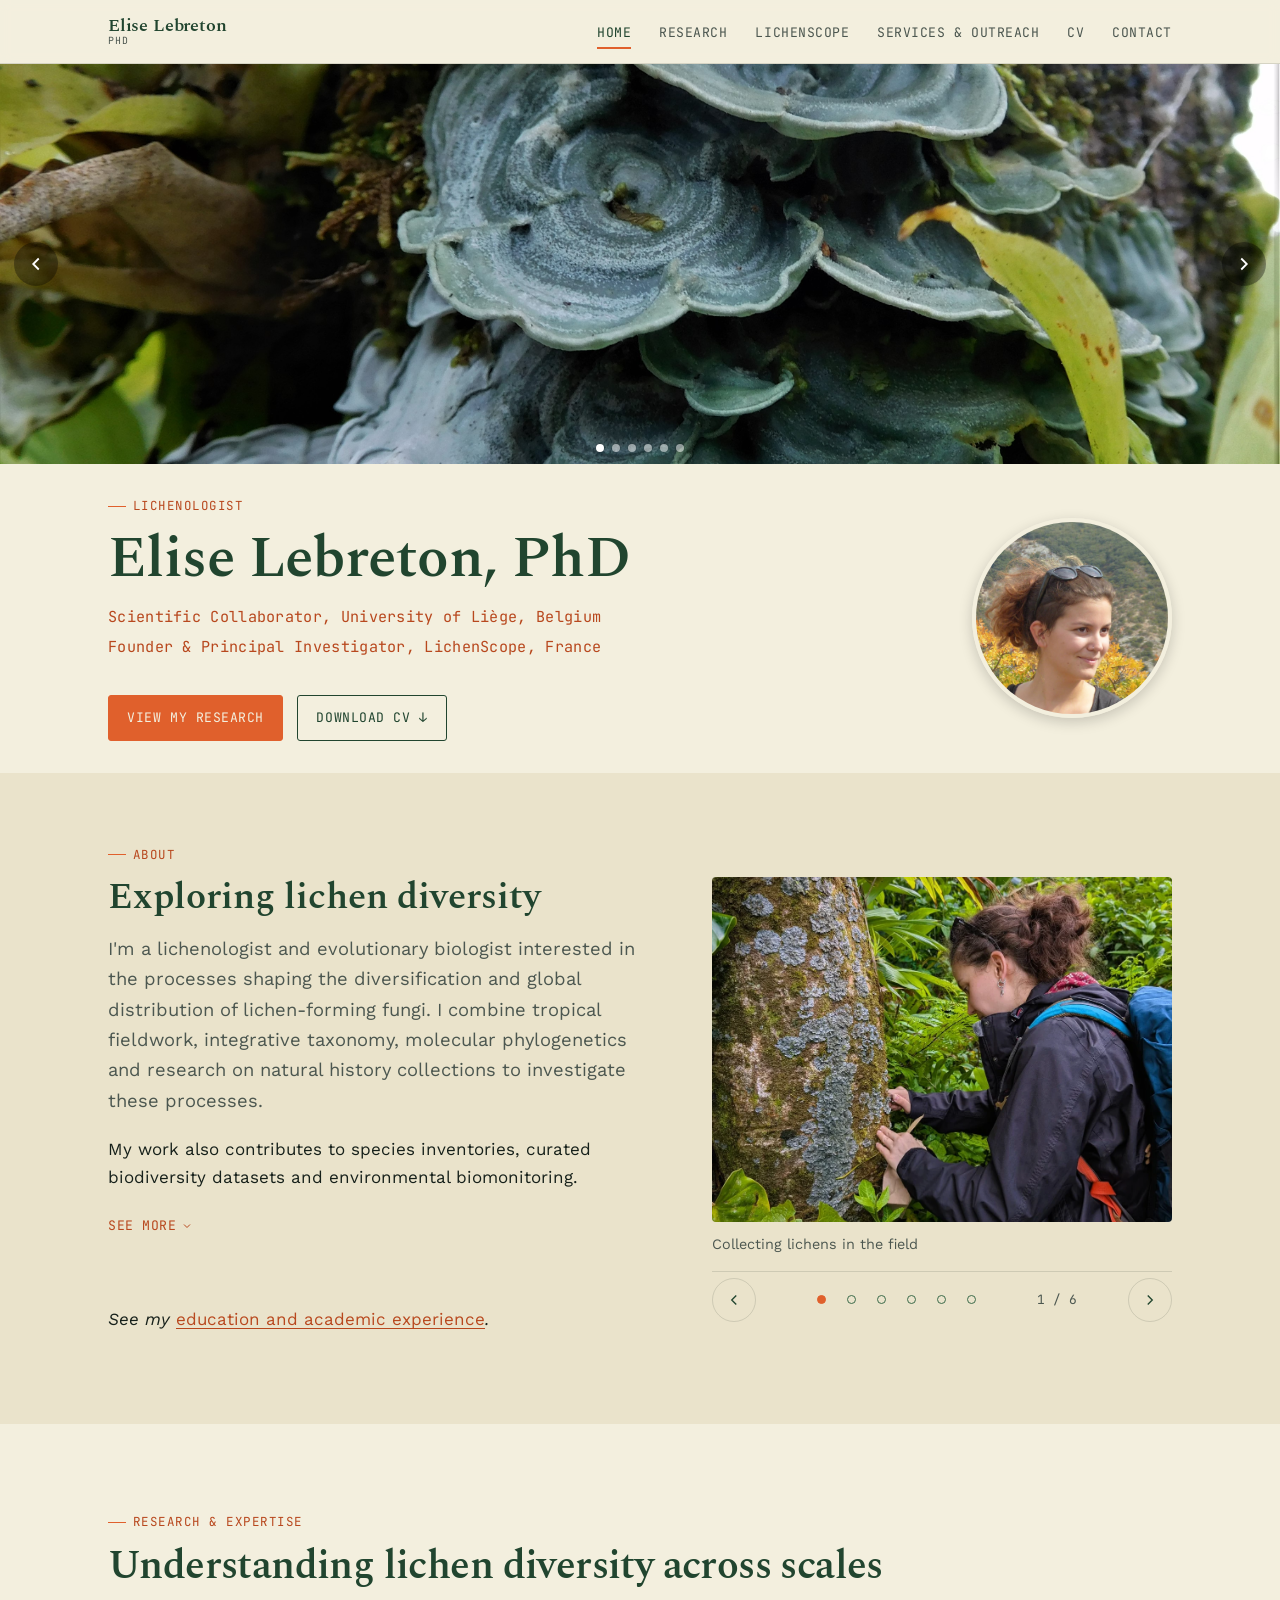
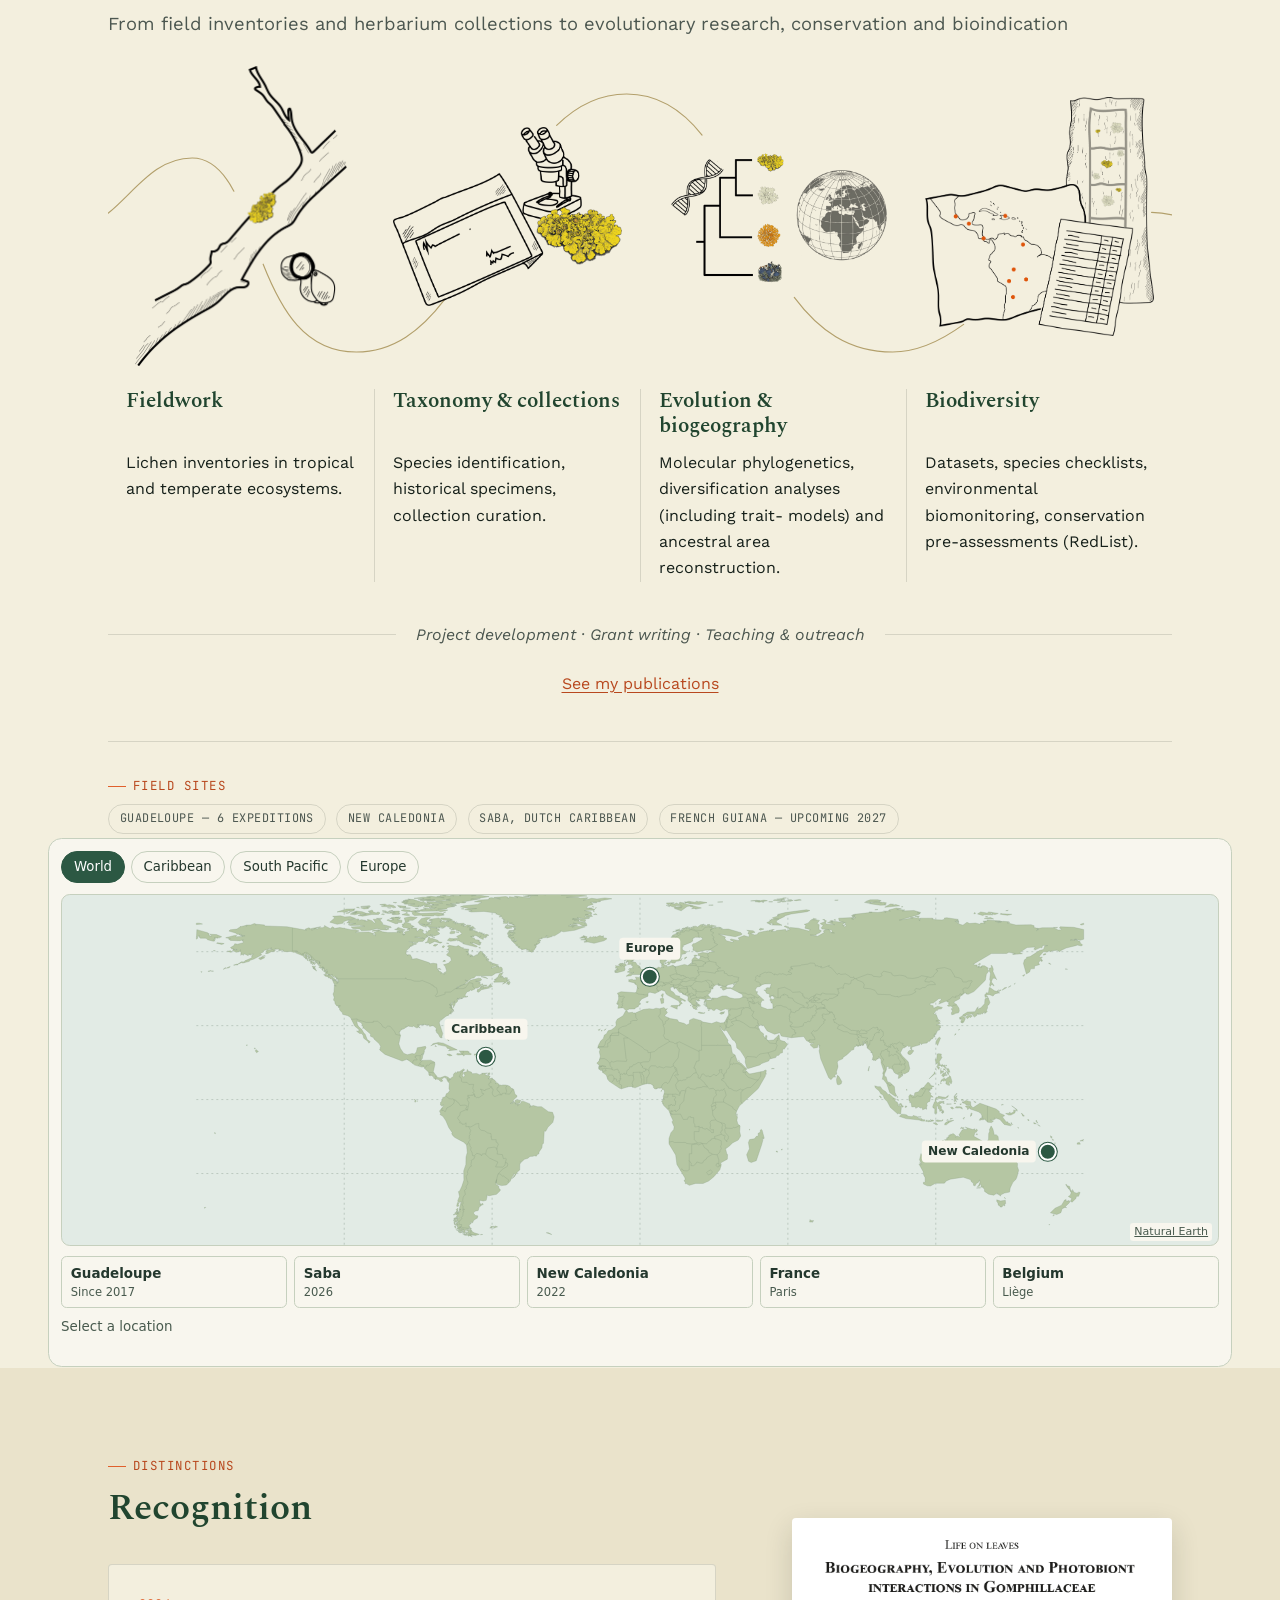
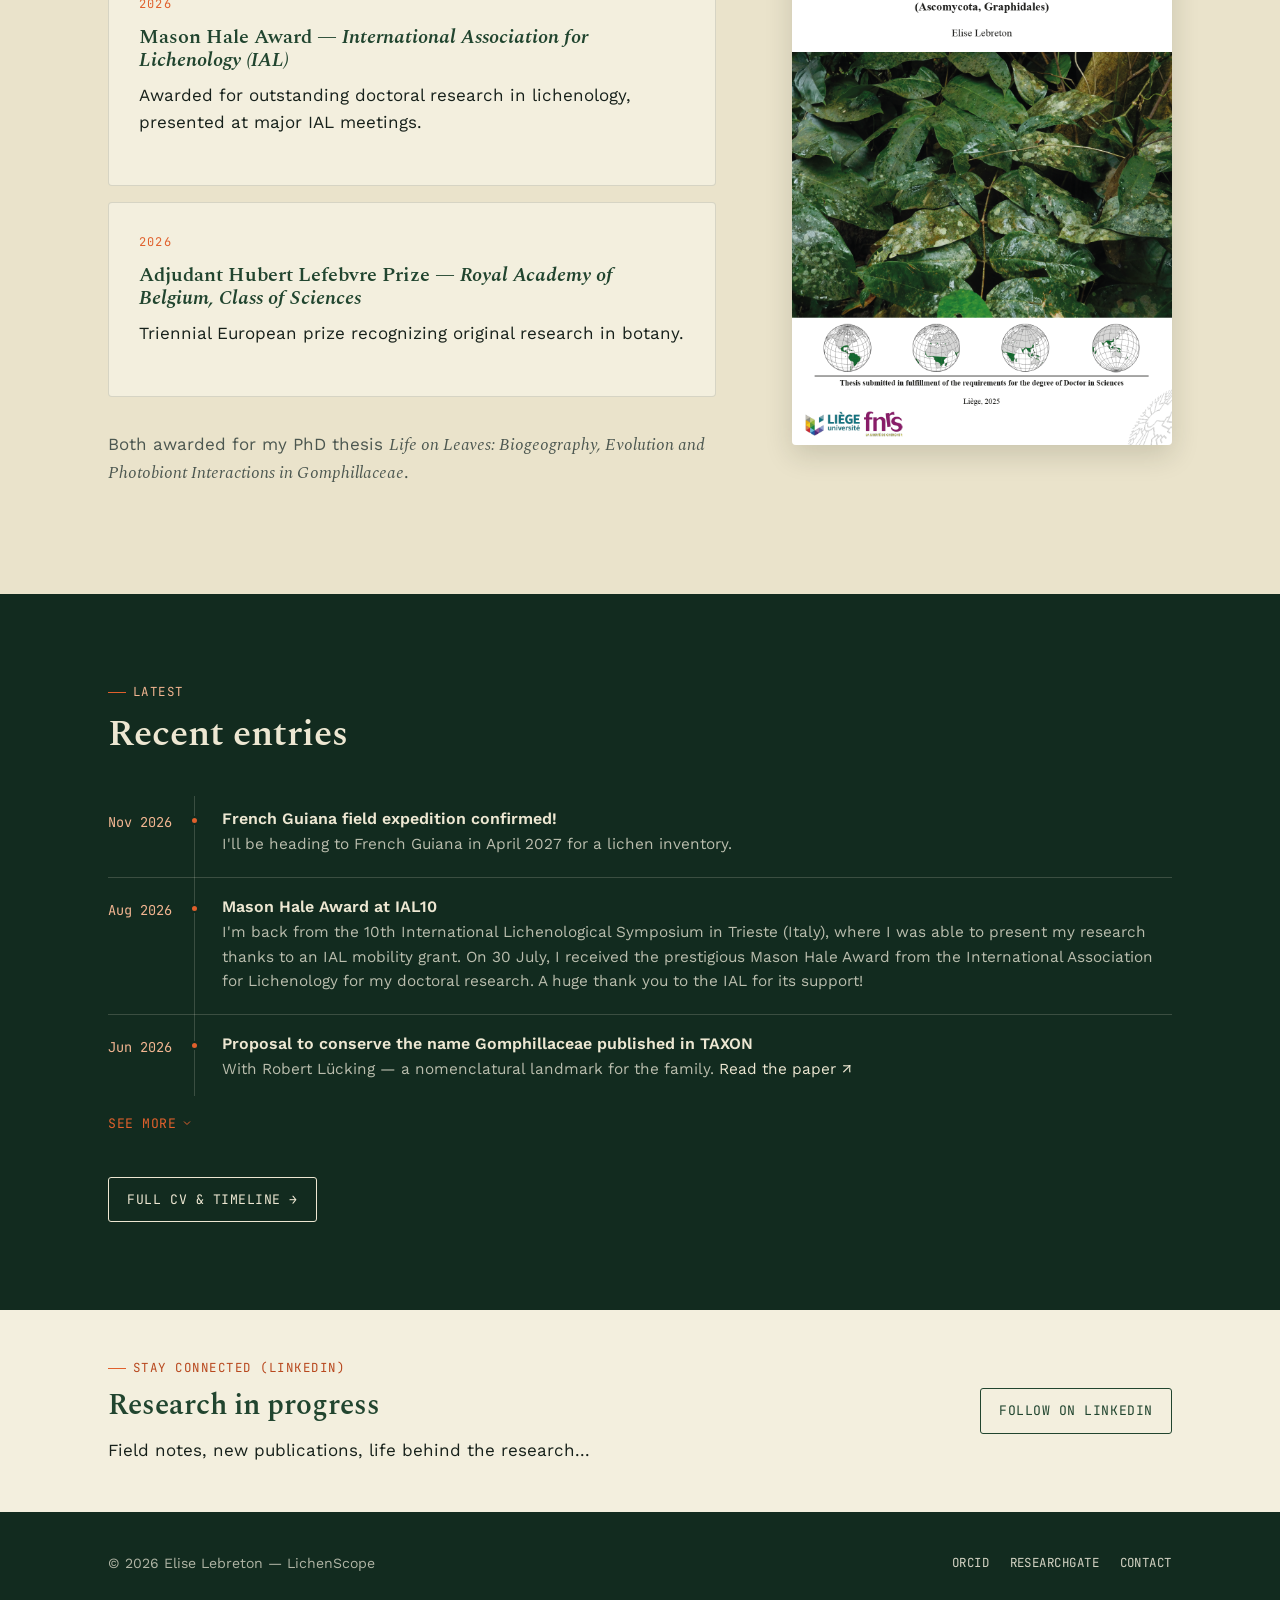
==== commit 5621b32e: "Update favicon link with versioning" ====
--- a/index.html
+++ b/index.html
@@ -5,7 +5,10 @@
 <meta name="viewport" content="width=device-width, initial-scale=1.0">
 <title>Elise Lebreton — Lichenologist | LichenScope</title>
 <meta name="description" content="Elise Lebreton is a lichenologist studying how the leaf-dwelling lifestyle shapes evolution, diversification and biogeography in foliicolous lichens, with a focus on the family Gomphillaceae.">
-<link rel="icon" href="assets/img/favicon-lichenscope.svg" type="image/svg+xml">
+<link rel="icon"
+      href="assets/img/favicon-lichenscope.svg?v=2"
+      type="image/svg+xml"
+      sizes="any">
 <link rel="preconnect" href="https://fonts.googleapis.com">
 <link rel="preconnect" href="https://fonts.gstatic.com" crossorigin>
 <link href="https://fonts.googleapis.com/css2?family=Spectral:ital,wght@0,400;0,500;0,600;0,700;1,400;1,500&family=Work+Sans:wght@400;500;600;700&family=JetBrains+Mono:wght@400;500&display=swap" rel="stylesheet">
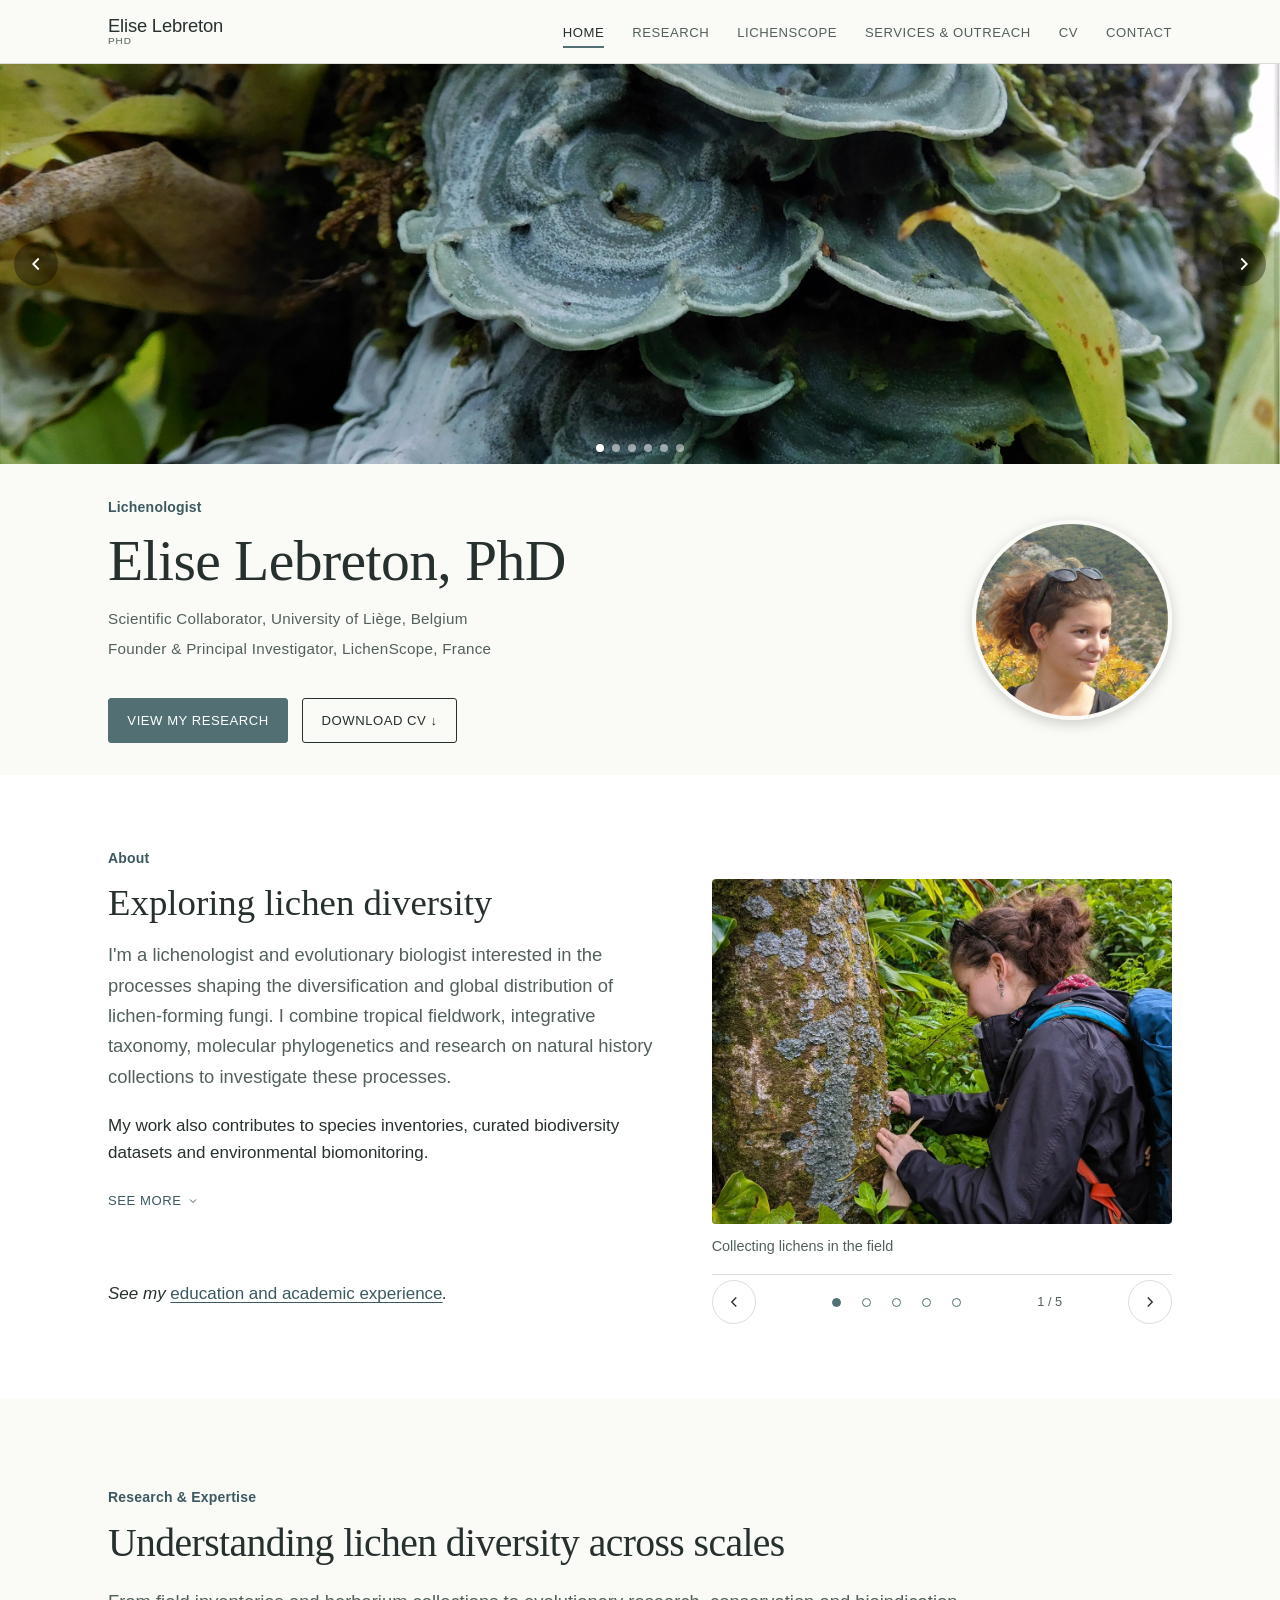
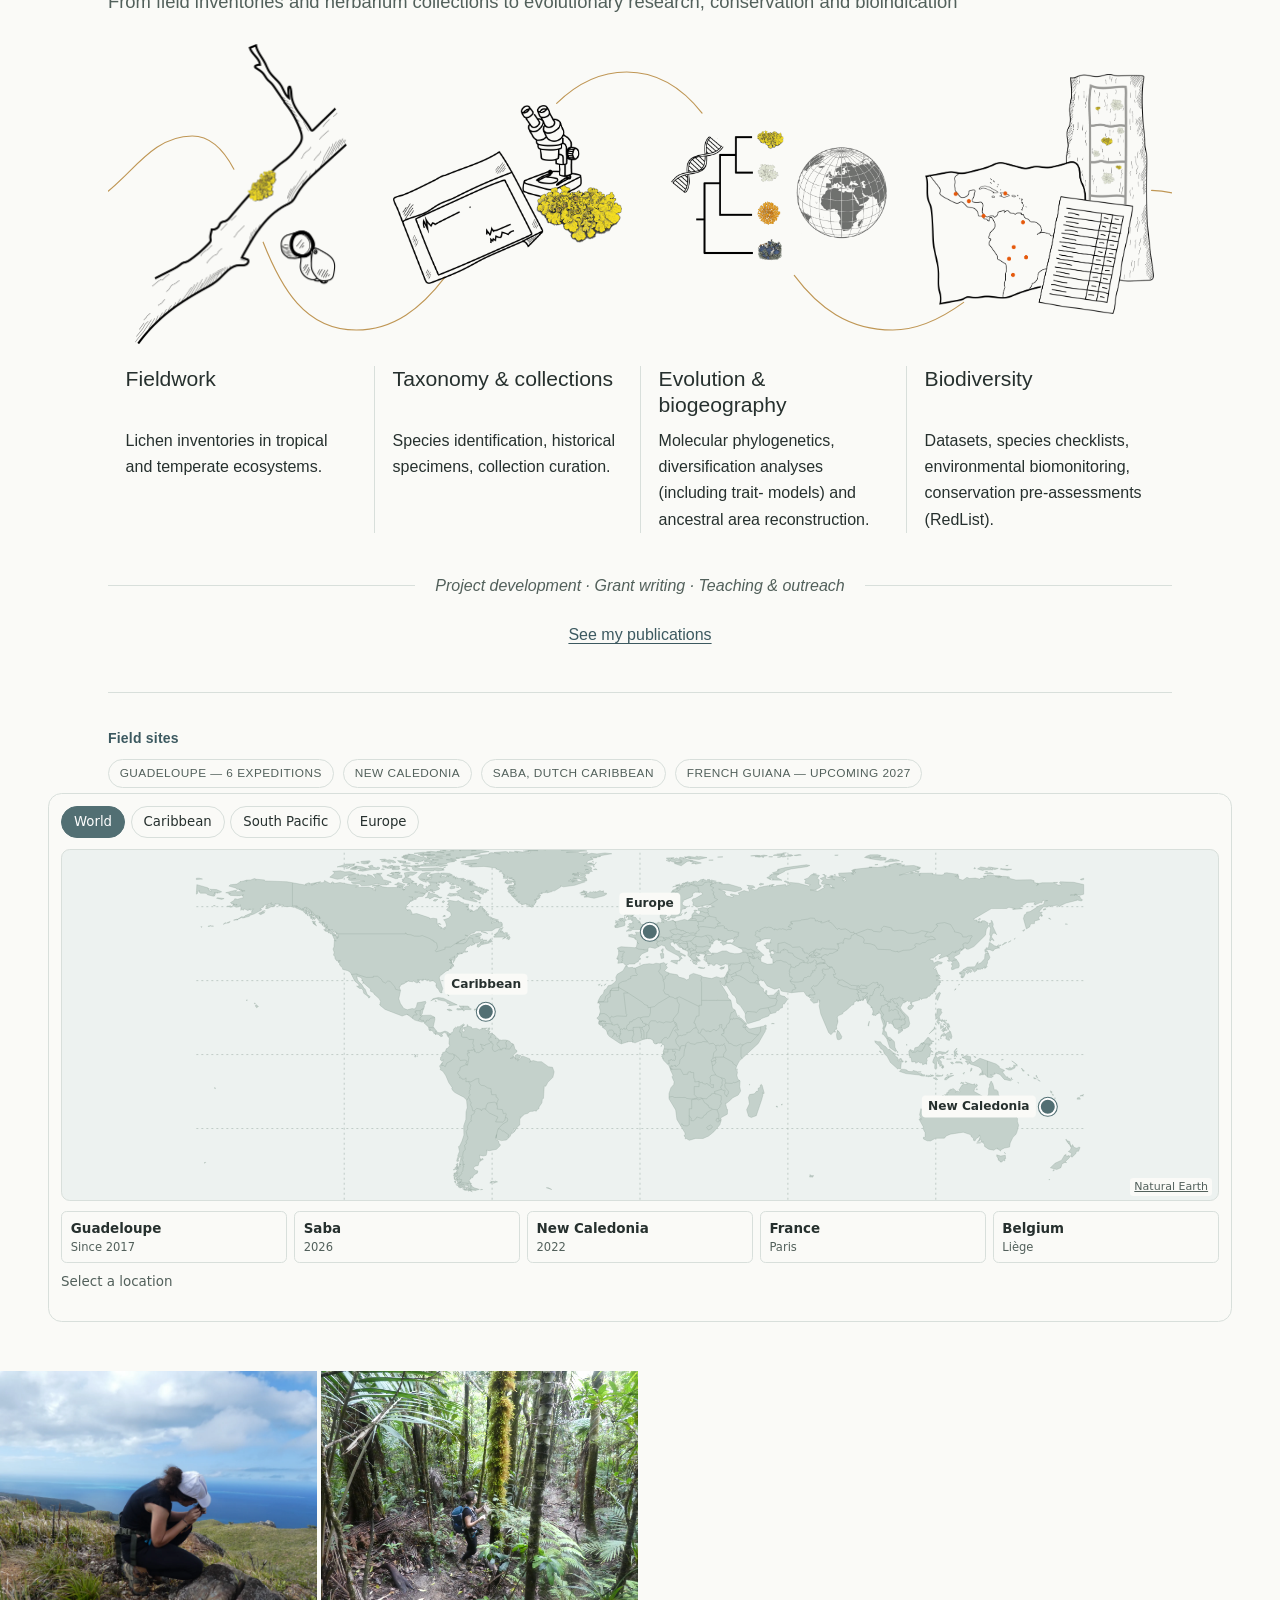
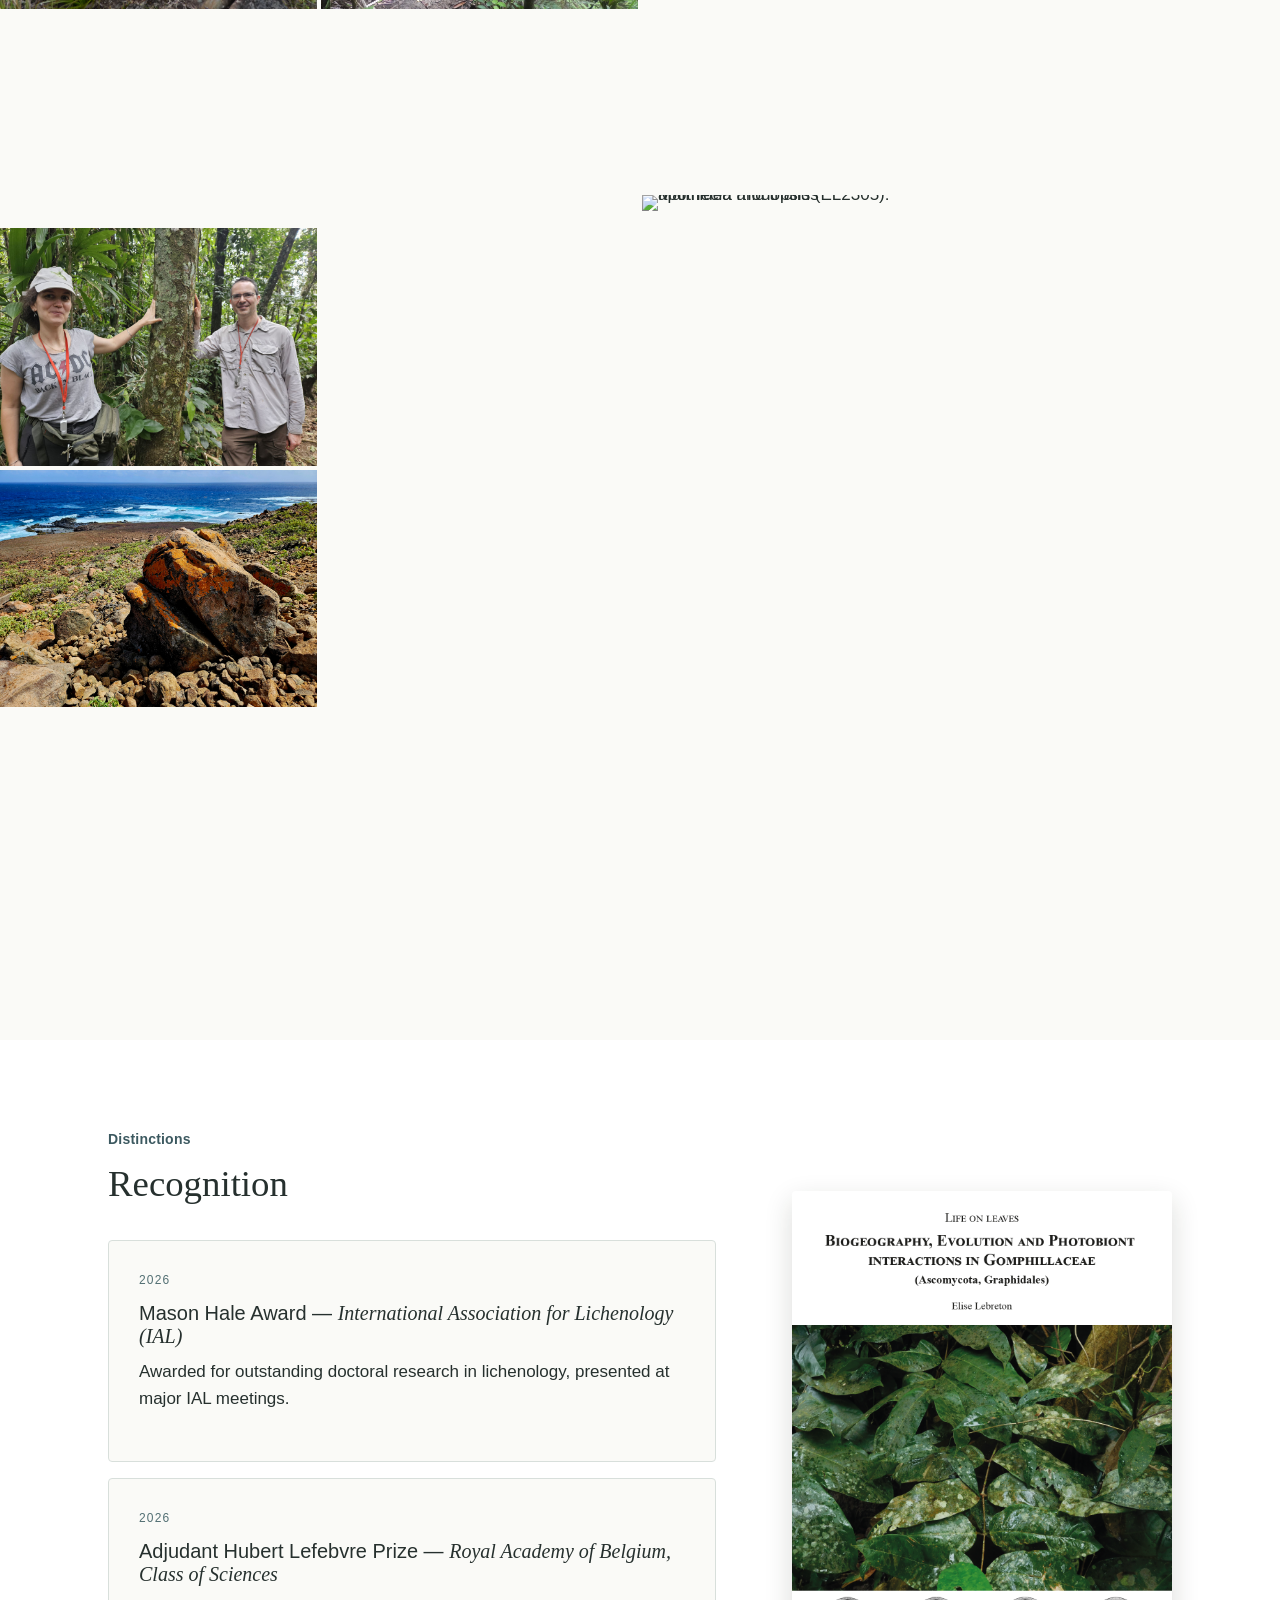
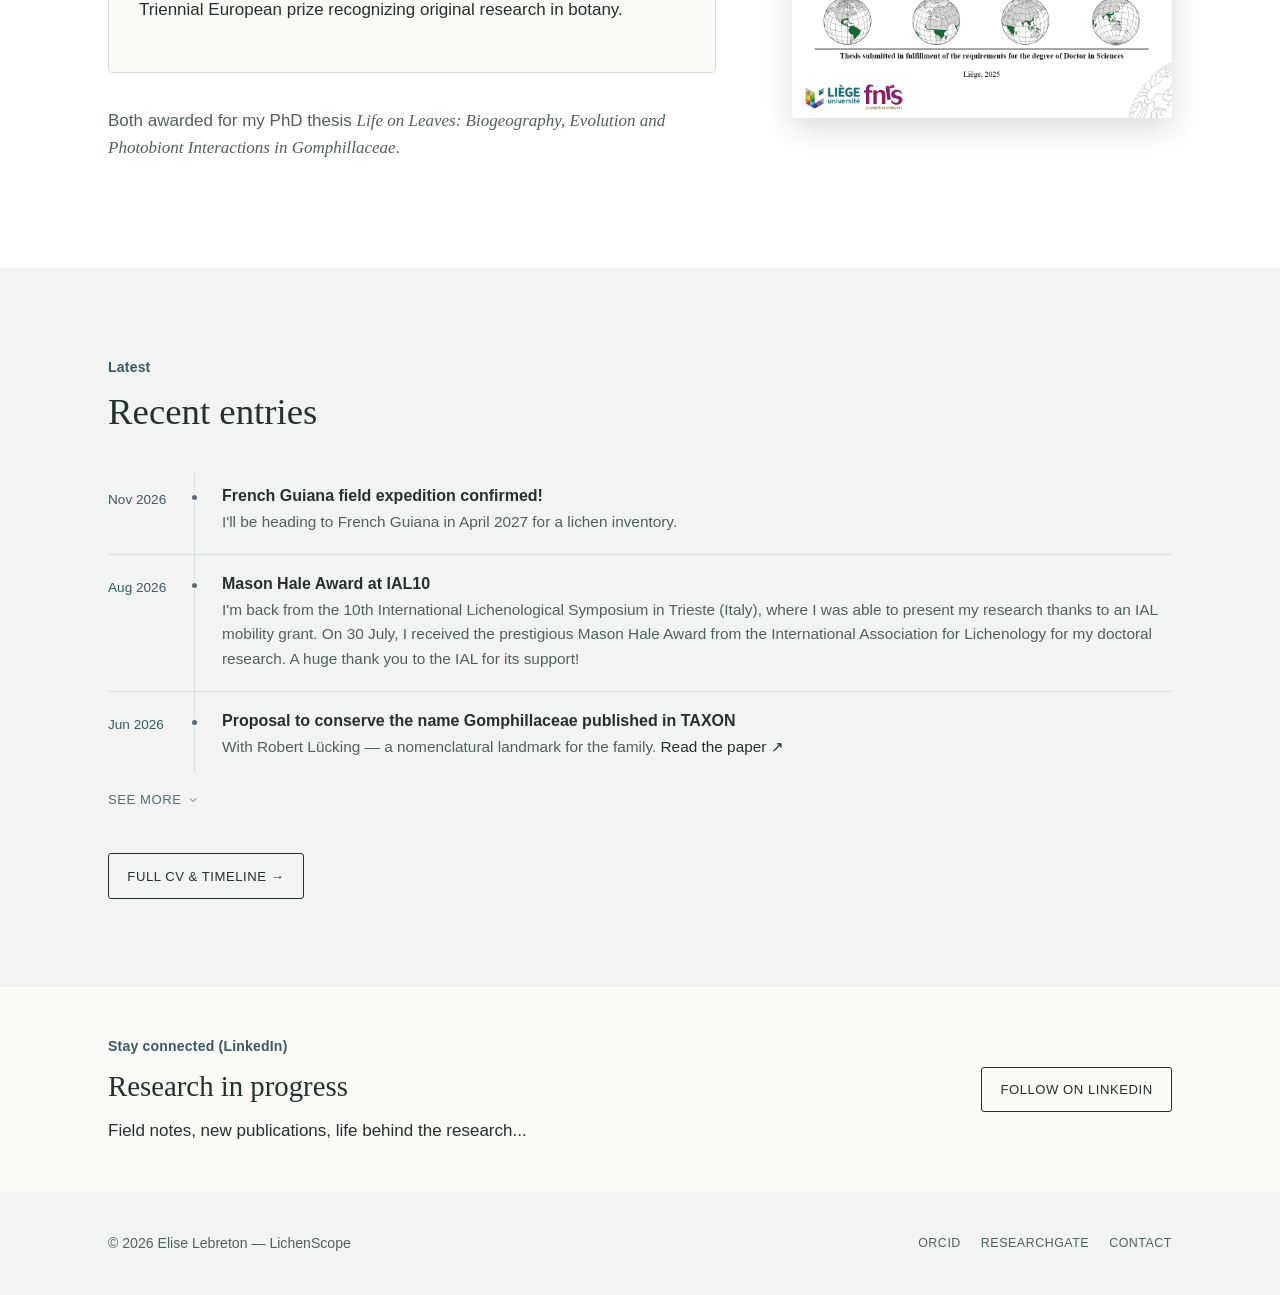
==== commit 8567b291: "Add files via upload" ====
--- a/index.html
+++ b/index.html
@@ -1,18 +1,579 @@
 <!DOCTYPE html>
 <html lang="en">
 <head>
+
 <meta charset="UTF-8">
 <meta name="viewport" content="width=device-width, initial-scale=1.0">
 <title>Elise Lebreton — Lichenologist | LichenScope</title>
 <meta name="description" content="Elise Lebreton is a lichenologist studying how the leaf-dwelling lifestyle shapes evolution, diversification and biogeography in foliicolous lichens, with a focus on the family Gomphillaceae.">
-<link rel="icon"
-      href="assets/img/favicon-lichenscope.svg?v=2"
-      type="image/svg+xml"
-      sizes="any">
-<link rel="preconnect" href="https://fonts.googleapis.com">
-<link rel="preconnect" href="https://fonts.gstatic.com" crossorigin>
-<link href="https://fonts.googleapis.com/css2?family=Spectral:ital,wght@0,400;0,500;0,600;0,700;1,400;1,500&family=Work+Sans:wght@400;500;600;700&family=JetBrains+Mono:wght@400;500&display=swap" rel="stylesheet">
-<link rel="stylesheet" href="assets/css/style.css">
+<link rel="icon" href="assets/img/favicon-lichenscope.svg" type="image/svg+xml">
+<style>@font-face {
+  font-family: 'JetBrains Mono';
+  font-style: normal;
+  font-weight: 400;
+  font-display: swap;
+  src: url(assets/fonts/jetbrainsmono_v24_tDbY2o-flEEny0FZhsfKu5WU4zr3E_BX0PnT8RD8yKxjPQ.ttf) format('truetype');
+}
+@font-face {
+  font-family: 'JetBrains Mono';
+  font-style: normal;
+  font-weight: 500;
+  font-display: swap;
+  src: url(assets/fonts/jetbrainsmono_v24_tDbY2o-flEEny0FZhsfKu5WU4zr3E_BX0PnT8RD8-qxjPQ.ttf) format('truetype');
+}
+@font-face {
+  font-family: 'Spectral';
+  font-style: italic;
+  font-weight: 400;
+  font-display: swap;
+  src: url(assets/fonts/spectral_v15_rnCt-xNNww_2s0amA9M8kn0.ttf) format('truetype');
+}
+@font-face {
+  font-family: 'Spectral';
+  font-style: italic;
+  font-weight: 500;
+  font-display: swap;
+  src: url(assets/fonts/spectral_v15_rnCu-xNNww_2s0amA9M8qonFafM.ttf) format('truetype');
+}
+@font-face {
+  font-family: 'Spectral';
+  font-style: normal;
+  font-weight: 400;
+  font-display: swap;
+  src: url(assets/fonts/spectral_v15_rnCr-xNNww_2s0amA-M-.ttf) format('truetype');
+}
+@font-face {
+  font-family: 'Spectral';
+  font-style: normal;
+  font-weight: 500;
+  font-display: swap;
+  src: url(assets/fonts/spectral_v15_rnCs-xNNww_2s0amA9vKsV3G.ttf) format('truetype');
+}
+@font-face {
+  font-family: 'Spectral';
+  font-style: normal;
+  font-weight: 600;
+  font-display: swap;
+  src: url(assets/fonts/spectral_v15_rnCs-xNNww_2s0amA9vmtl3G.ttf) format('truetype');
+}
+@font-face {
+  font-family: 'Spectral';
+  font-style: normal;
+  font-weight: 700;
+  font-display: swap;
+  src: url(assets/fonts/spectral_v15_rnCs-xNNww_2s0amA9uCt13G.ttf) format('truetype');
+}
+@font-face {
+  font-family: 'Work Sans';
+  font-style: normal;
+  font-weight: 400;
+  font-display: swap;
+  src: url(assets/fonts/worksans_v24_QGY_z_wNahGAdqQ43RhVcIgYT2Xz5u32K0nXNig.ttf) format('truetype');
+}
+@font-face {
+  font-family: 'Work Sans';
+  font-style: normal;
+  font-weight: 500;
+  font-display: swap;
+  src: url(assets/fonts/worksans_v24_QGY_z_wNahGAdqQ43RhVcIgYT2Xz5u32K3vXNig.ttf) format('truetype');
+}
+@font-face {
+  font-family: 'Work Sans';
+  font-style: normal;
+  font-weight: 600;
+  font-display: swap;
+  src: url(assets/fonts/worksans_v24_QGY_z_wNahGAdqQ43RhVcIgYT2Xz5u32K5fQNig.ttf) format('truetype');
+}
+@font-face {
+  font-family: 'Work Sans';
+  font-style: normal;
+  font-weight: 700;
+  font-display: swap;
+  src: url(assets/fonts/worksans_v24_QGY_z_wNahGAdqQ43RhVcIgYT2Xz5u32K67QNig.ttf) format('truetype');
+}
+
+/* =========================================================
+   LichenScope — Elise Lebreton
+   Design tokens: forest greens + warm parchment + lichen-pigment coral
+   ========================================================= */
+
+:root{
+  /* Color */
+  --canopy:        #122B1F;   /* deep mossy green — dark sections */
+  --canopy-soft:    #1B3C2A;
+  --forest:         #21452F;  /* brand green — nav, headings on light */
+  --forest-light:   #3C6B4A;
+  --paper:          #F3EFDE;  /* warm specimen-label paper — main bg */
+  --paper-warm:     #EAE3CB;
+  --paper-on-dark:  #EDE7D2;
+  --ink:            #16201A;  /* body text */
+  --ink-soft:       #4C5750;
+  --accent:         #E0602C;  /* lichen-pigment coral — signature */
+  --accent-deep:    #B8481E;
+  --accent-soft:    #F2B591;
+  --teal:           #4F8C7A;  /* secondary, links on dark */
+  --line:           rgba(22,32,26,0.13);
+  --line-on-dark:   rgba(243,239,222,0.18);
+
+  /* Type */
+  --display: "Spectral", "Iowan Old Style", Georgia, serif;
+  --body:    "Work Sans", -apple-system, "Segoe UI", sans-serif;
+  --mono:    "JetBrains Mono", "SFMono-Regular", Menlo, monospace;
+
+  --container: 1120px;
+}
+
+*{ box-sizing: border-box; }
+html{ scroll-behavior: smooth; }
+body{
+  margin:0;
+  background: var(--paper);
+  color: var(--ink);
+  font-family: var(--body);
+  font-size: 17px;
+  line-height: 1.6;
+  -webkit-font-smoothing: antialiased;
+}
+img{ max-width:100%; display:block; }
+a{ color: var(--forest); text-decoration: none; }
+a:hover{ color: var(--accent); }
+ul{ margin:0; padding:0; }
+li{ list-style:none; }
+h1,h2,h3,h4{
+  font-family: var(--display);
+  color: var(--forest);
+  line-height: 1.15;
+  margin: 0 0 .5em;
+  font-weight: 600;
+}
+h1{ font-size: clamp(2.4rem, 5vw, 3.6rem); letter-spacing: -0.01em; }
+h2{ font-size: clamp(1.7rem, 3vw, 2.3rem); }
+h3{ font-size: 1.25rem; }
+p{ margin: 0 0 1.1em; }
+.lede{ font-size: 1.15rem; color: var(--ink-soft); }
+
+/* taxonomic names: real scientific convention, not decoration */
+i, em, .taxon{ font-family: var(--display); font-style: italic; }
+
+.eyebrow{
+  font-family: var(--mono);
+  font-size: .78rem;
+  letter-spacing: .12em;
+  text-transform: uppercase;
+  color: var(--accent-deep);
+  display:flex; align-items:center; gap:.55em;
+  margin-bottom: .9em;
+}
+.eyebrow::before{
+  content:"";
+  width: 18px; height: 1px;
+  background: var(--accent);
+  display:inline-block;
+}
+
+.container{
+  max-width: var(--container);
+  margin: 0 auto;
+  padding: 0 28px;
+}
+.section{ padding: 88px 0; }
+.section--tight{ padding: 56px 0; }
+.section--dark{ background: var(--canopy); color: var(--paper-on-dark); }
+.section--dark h1, .section--dark h2, .section--dark h3{ color: var(--paper-on-dark); }
+.section--dark .eyebrow{ color: var(--accent-soft); }
+.section--dark a{ color: var(--paper-on-dark); }
+.section--dark a:hover{ color: var(--accent-soft); }
+.section--alt{ background: var(--paper-warm); }
+
+.divider{
+  border:0; height:1px;
+  background: var(--line);
+  margin: 0;
+}
+
+/* -------------------- Buttons -------------------- */
+.btn{
+  display:inline-flex; align-items:center; gap:.5em;
+  font-family: var(--mono);
+  font-size: .82rem;
+  letter-spacing:.04em;
+  text-transform: uppercase;
+  padding: .85em 1.4em;
+  border-radius: 3px;
+  border: 1px solid var(--forest);
+  color: var(--forest);
+  background: transparent;
+  transition: background .2s ease, color .2s ease, border-color .2s ease, transform .15s ease;
+}
+.btn:hover{ background: var(--forest); color: var(--paper); transform: translateY(-1px); }
+.btn--solid{ background: var(--accent); border-color: var(--accent); color: var(--paper); }
+.btn--solid:hover{ background: var(--accent-deep); border-color: var(--accent-deep); color: var(--paper); }
+.section--dark .btn{ border-color: var(--paper-on-dark); color: var(--paper-on-dark); }
+.section--dark .btn:hover{ background: var(--paper-on-dark); color: var(--canopy); }
+
+/* -------------------- Header / Nav -------------------- */
+.site-header{
+  position: sticky; top:0; z-index: 50;
+  background: rgba(243,239,222,0.92);
+  backdrop-filter: blur(6px);
+  border-bottom: 1px solid var(--line);
+}
+.nav-row{
+  display:flex; align-items:center; justify-content:space-between;
+  padding: 16px 28px;
+  max-width: var(--container);
+  margin: 0 auto;
+}
+.brand{
+  display:flex; align-items:center; gap:.6em;
+  font-family: var(--display); font-weight:600; font-size:1.15rem;
+  color: var(--forest); letter-spacing:-.01em;
+}
+.brand svg{ width:26px; height:26px; flex-shrink:0; }
+.brand .brand-sub{
+  font-family: var(--mono); font-size:.62rem; letter-spacing:.1em;
+  text-transform:uppercase; color: var(--ink-soft); display:block; font-weight:400;
+}
+.brand-text{ display:flex; flex-direction:column; line-height:1.1; }
+
+.nav-toggle{
+  display:none;
+  background:none; border:1px solid var(--line); border-radius:3px;
+  width:40px; height:36px; cursor:pointer;
+  align-items:center; justify-content:center;
+}
+.nav-toggle svg{ width:18px; height:18px; }
+
+.main-nav ul{ display:flex; gap: 28px; }
+.main-nav a{
+  font-family: var(--mono); font-size:.82rem; letter-spacing:.04em;
+  text-transform:uppercase; color: var(--ink-soft);
+  padding: 6px 0; border-bottom: 2px solid transparent;
+}
+.main-nav a:hover, .main-nav a.active{ color: var(--forest); border-color: var(--accent); }
+
+@media (max-width: 760px){
+  .nav-toggle{ display:flex; }
+  .main-nav{
+    position:absolute; top:100%; left:0; right:0;
+    background: var(--paper); border-bottom:1px solid var(--line);
+    max-height:0; overflow:hidden; transition: max-height .3s ease;
+  }
+  .main-nav.is-open{ max-height: 320px; }
+  .main-nav ul{ flex-direction:column; gap:0; padding: 8px 28px 18px; }
+  .main-nav a{ display:block; padding: 12px 0; border-bottom:1px solid var(--line); }
+}
+
+/* -------------------- Profile banner (LinkedIn-style) -------------------- */
+.profile-banner{ background: var(--paper); }
+.banner-img{
+  width:100%; height: 400px; overflow:hidden;
+  background: var(--forest);
+}
+.banner-img img{ width:100%; height:100%; object-fit:cover; object-position: center 55%; }
+
+.profile-banner-inner{
+  padding-top: 32px;
+  padding-bottom: 32px;
+}
+.profile-name-row{
+  display:flex; align-items:center; justify-content:space-between; gap:40px; flex-wrap:wrap;
+  margin-bottom: .3em;
+}
+.profile-name-row h1{ margin-bottom:0; }
+.profile-avatar-sm{
+  width:200px; height:200px; flex-shrink:0;
+  border-radius:50%; overflow:hidden;
+  border:4px solid var(--paper);
+  box-shadow: 0 4px 14px rgba(0,0,0,0.18);
+}
+.profile-avatar-sm img{ width:100%; height:100%; object-fit:cover; object-position: 50% 30%; }
+
+.profile-info .role{
+  font-family: var(--mono); font-size:.95rem; color: var(--accent-deep);
+  margin-bottom: 1em; letter-spacing:.02em;
+}
+.profile-info .role + .role{
+  margin-top: -0.7em;
+}
+.profile-actions{ display:flex; gap:14px; flex-wrap:wrap; }
+
+@media (max-width: 700px){
+  .banner-img{ height: 220px; }
+  .profile-avatar-sm{ width:160px; height:160px; }
+}
+
+/* -------------------- Hero -------------------- */
+.hero{
+  display:grid; grid-template-columns: 1.1fr .9fr; gap: 56px; align-items:center;
+  padding: 76px 0 40px;
+}
+.hero h1{ margin-bottom:.4em; }
+.hero .role{
+  font-family: var(--mono); font-size:.95rem; color: var(--accent-deep);
+  margin-bottom: 1.1em; letter-spacing:.02em;
+}
+.hero-actions{ display:flex; gap:14px; margin-top: 1.6em; flex-wrap:wrap; }
+
+.portrait-wrap{ position:relative; padding: 6px; }
+.portrait-blob{
+  position:relative; width:100%; aspect-ratio: 4/5;
+  border-radius: 38% 62% 63% 37% / 47% 60% 40% 53%;
+  overflow:hidden; background: var(--forest);
+}
+.portrait-blob img{ width:100%; height:100%; object-fit:cover; object-position: 58% 28%; }
+.portrait-offset{
+  position:absolute; inset: 18px -18px -18px 18px;
+  border: 1.5px solid var(--accent);
+  border-radius: 38% 62% 63% 37% / 47% 60% 40% 53%;
+  z-index:-1;
+}
+.lichen-dot{
+  position:absolute; width:10px; height:10px; border-radius:50%;
+  background: var(--accent); border: 2px solid var(--paper);
+  box-shadow: 0 1px 3px rgba(0,0,0,0.15);
+}
+.lichen-dot.small{ width:6px; height:6px; }
+.lichen-dot.teal{ background: var(--teal); }
+
+@media (max-width: 880px){
+  .hero{ grid-template-columns: 1fr; padding-top: 48px; }
+  .portrait-wrap{ max-width: 320px; margin: 0 auto; order:-1; }
+}
+
+/* -------------------- Cards / grids -------------------- */
+.grid{ display:grid; gap: 28px; }
+.grid--3{ grid-template-columns: repeat(3, 1fr); }
+.grid--2{ grid-template-columns: repeat(2, 1fr); }
+@media (max-width: 860px){
+  .grid--3{ grid-template-columns: 1fr; }
+  .grid--2{ grid-template-columns: 1fr; }
+}
+
+.card{
+  background: var(--paper);
+  border: 1px solid var(--line);
+  border-radius: 4px;
+  padding: 30px;
+  position:relative;
+}
+.section--dark .card, .section--alt .card{ background: rgba(255,255,255,0.03); }
+.section--alt .card{ background: var(--paper); }
+.card .num{
+  font-family: var(--mono); font-size:.75rem; color: var(--accent);
+  letter-spacing:.1em; margin-bottom: 1em; display:block;
+}
+
+/* -------------------- Timeline (log of dated entries) -------------------- */
+.log{ position:relative; }
+.log::before{
+  content:""; position:absolute; left: 86px; top:6px; bottom:6px; width:1px;
+  background: var(--line);
+}
+.section--dark .log::before{ background: var(--line-on-dark); }
+.log-entry{
+  position:relative; display:grid; grid-template-columns: 86px 1fr; gap: 28px;
+  padding: 20px 0; border-bottom: 1px solid var(--line);
+}
+.section--dark .log-entry{ border-color: var(--line-on-dark); }
+.log-entry:last-child{ border-bottom:0; }
+.log-date{ font-family: var(--mono); font-size:.85rem; color: var(--accent-deep); padding-top:.15em; }
+.section--dark .log-date{ color: var(--accent-soft); }
+.log-dot{
+  position:absolute; left: 82px; top: 26px; width:9px; height:9px; border-radius:50%;
+  background: var(--accent); border: 2px solid var(--paper);
+}
+.section--dark .log-dot{ border-color: var(--canopy); }
+.log-entry h4{ font-family: var(--body); font-weight:600; color: var(--ink); font-size: 1rem; margin:0 0 .25em; }
+.section--dark .log-entry h4{ color: var(--paper-on-dark); }
+.log-entry p{ margin:0; color: var(--ink-soft); font-size:.96rem; }
+.section--dark .log-entry p{ color: rgba(243,239,222,0.75); }
+@media (max-width: 620px){
+  .log::before{ left: 58px; }
+  .log-entry{ grid-template-columns: 58px 1fr; gap:16px; }
+  .log-dot{ left:54px; }
+}
+
+/* -------------------- Tag pills -------------------- */
+.tag{
+  display:inline-block; font-family: var(--mono); font-size:.74rem;
+  letter-spacing:.04em; text-transform:uppercase;
+  border: 1px solid var(--line); border-radius: 20px;
+  padding: .35em .9em; margin: 0 .4em .4em 0; color: var(--ink-soft);
+}
+
+/* -------------------- Publications -------------------- */
+.pub-card{
+  border: 1px solid var(--line); border-radius:4px; padding: 26px 28px;
+  margin-bottom: 18px; background: var(--paper);
+  border-left: 3px solid var(--accent);
+}
+.pub-card h4{ font-family: var(--display); font-size:1.08rem; color: var(--forest); margin:0 0 .4em; font-weight:600; }
+.pub-meta{ font-family: var(--mono); font-size:.8rem; color: var(--ink-soft); margin-bottom:.6em; }
+.pub-link{ font-family: var(--mono); font-size:.8rem; }
+
+details.pub-group{ border-bottom: 1px solid var(--line); padding: 10px 0; }
+details.pub-group summary{
+  cursor:pointer; font-family: var(--mono); font-size:.85rem; letter-spacing:.05em;
+  text-transform:uppercase; color: var(--forest); padding: 14px 0; outline:none;
+  display:flex; justify-content:space-between; align-items:center;
+}
+details.pub-group summary::after{ content:"+"; font-size:1.2rem; color: var(--accent); }
+details.pub-group[open] summary::after{ content:"–"; }
+.pub-list-item{
+  padding: 14px 0 14px 18px; border-top: 1px solid var(--line); font-size: .96rem;
+  position:relative;
+}
+.pub-list-item::before{
+  content:""; position:absolute; left:0; top:22px; width:6px; height:6px;
+  background: var(--accent-soft); border-radius:50%;
+}
+.pub-list-item .yr{ font-family: var(--mono); color: var(--accent-deep); margin-right:.4em; }
+
+/* -------------------- CV blocks -------------------- */
+.cv-block{ margin-bottom: 52px; }
+.cv-block h3{ margin-bottom: 1.2em; }
+.skill-grid{ display:grid; grid-template-columns: repeat(2,1fr); gap: 22px; }
+@media (max-width: 760px){ .skill-grid{ grid-template-columns:1fr; } }
+.skill-item h4{ font-size:1rem; color: var(--forest); margin-bottom:.3em; font-family: var(--body); font-weight:700; }
+.skill-item p{ font-size:.94rem; color: var(--ink-soft); margin-bottom:0; }
+
+table.fund-table{ width:100%; border-collapse: collapse; font-size:.95rem; }
+table.fund-table th{
+  text-align:left; font-family: var(--mono); font-size:.74rem; text-transform:uppercase;
+  letter-spacing:.05em; color: var(--ink-soft); padding: 8px 10px; border-bottom: 1px solid var(--forest);
+}
+table.fund-table td{ padding: 12px 10px; border-bottom: 1px solid var(--line); vertical-align:top; }
+table.fund-table .amt{ font-family: var(--mono); color: var(--accent-deep); white-space:nowrap; }
+
+/* -------------------- Contact -------------------- */
+.contact-grid{ display:grid; grid-template-columns: 1fr 1fr; gap: 18px; margin-top: 2em; }
+@media (max-width:700px){ .contact-grid{ grid-template-columns:1fr; } }
+.contact-card{
+  border:1px solid var(--line-on-dark); border-radius:4px; padding: 22px 24px;
+  display:flex; align-items:center; gap:16px;
+}
+.contact-card svg{ width:26px; height:26px; flex-shrink:0; color: var(--accent-soft); }
+.contact-card .label{ font-family: var(--mono); font-size:.72rem; text-transform:uppercase; letter-spacing:.08em; color: var(--accent-soft); display:block; margin-bottom:.2em; }
+.contact-card a, .contact-card span{ color: var(--paper-on-dark); font-size:1rem; word-break:break-word; }
+
+/* -------------------- Footer -------------------- */
+.site-footer{
+  background: var(--canopy); color: rgba(243,239,222,0.7);
+  padding: 40px 0; font-size:.88rem;
+}
+.footer-row{
+  display:flex; justify-content:space-between; align-items:center; flex-wrap:wrap; gap:14px;
+}
+.footer-row a{ color: rgba(243,239,222,0.85); }
+.footer-row a:hover{ color: var(--accent-soft); }
+.footer-links{ display:flex; gap:20px; }
+.footer-links a{ font-family: var(--mono); font-size:.78rem; text-transform:uppercase; letter-spacing:.04em; }
+
+/* -------------------- Page header (non-home pages) -------------------- */
+.page-head{ padding: 64px 0 24px; }
+.page-head h1{ margin-bottom: .5em; }
+
+/* -------------------- Reveal-on-scroll -------------------- */
+.reveal{ opacity:0; transform: translateY(18px); transition: opacity .6s ease, transform .6s ease; }
+.reveal.is-visible{ opacity:1; transform:none; }
+@media (prefers-reduced-motion: reduce){
+  .reveal{ opacity:1 !important; transform:none !important; transition:none !important; }
+  html{ scroll-behavior:auto; }
+}
+
+/* -------------------- Read more / truncated text -------------------- */
+.truncate-text{
+  position:relative;
+  max-height: 8.8em;
+  overflow:hidden;
+  transition: max-height .5s ease;
+}
+.truncate-text::after{
+  content:"";
+  position:absolute; left:0; right:0; bottom:0; height:3.2em;
+  background: linear-gradient(to bottom, rgba(243,239,222,0), var(--paper));
+  pointer-events:none;
+  transition: opacity .3s ease;
+}
+.section--alt .truncate-text::after{ background: linear-gradient(to bottom, rgba(234,227,203,0), var(--paper-warm)); }
+.section--dark .truncate-text::after{ background: linear-gradient(to bottom, rgba(18,43,31,0), var(--canopy)); }
+.truncate-text.is-expanded{ max-height: 2000px; }
+.truncate-text.is-expanded::after{ opacity:0; }
+
+.text-toggle{
+  display:inline-flex; align-items:center; gap:.4em;
+  font-family: var(--mono); font-size:.82rem; letter-spacing:.04em;
+  text-transform:uppercase; color: var(--accent-deep);
+  background:none; border:0; padding: 1em 0 0; cursor:pointer;
+}
+.text-toggle:hover{ color: var(--accent); }
+.text-toggle svg{ width:12px; height:12px; transition: transform .3s ease; }
+.text-toggle.is-expanded svg{ transform: rotate(180deg); }
+
+/* -------------------- Pull-quote question -------------------- */
+.question-block{ text-align:center; }
+.question-block .eyebrow{ justify-content:center; }
+.question-mark{
+  display:block;
+  font-family: var(--display);
+  font-size: 4.5rem;
+  line-height: 1;
+  color: var(--accent-soft);
+  margin-bottom: -0.15em;
+  user-select:none;
+}
+.question-statement{
+  font-family: var(--display);
+  font-weight: 500;
+  font-size: clamp(1.6rem, 3.4vw, 2.6rem);
+  line-height: 1.4;
+  color: var(--forest);
+  max-width: 840px;
+  margin: 0 auto;
+}
+.question-statement .accent{
+  color: var(--accent-deep);
+  font-style: italic;
+}
+.question-rule{
+  width: 48px; height: 2px;
+  background: var(--accent);
+  margin: 1.6em auto 0;
+}
+
+/* -------------------- Photo placeholders -------------------- */
+.photo-placeholder{
+  aspect-ratio: 4/3;
+  border: 1.5px dashed var(--line);
+  border-radius: 4px;
+  display:flex; align-items:center; justify-content:center;
+  text-align:center;
+  padding: 20px;
+  background: rgba(0,0,0,0.015);
+  overflow:hidden;
+}
+.photo-placeholder img{
+  width:100%; height:100%; object-fit:cover; display:block;
+}
+.photo-placeholder:has(img){
+  border-style: solid; padding:0; background:none;
+}
+.section--dark .photo-placeholder{ border-color: var(--line-on-dark); background: rgba(255,255,255,0.03); }
+.photo-placeholder span{
+  font-family: var(--mono); font-size:.76rem; letter-spacing:.03em;
+  color: var(--ink-soft); line-height:1.5;
+}
+.section--dark .photo-placeholder span{ color: rgba(243,239,222,0.6); }
+.photo-grid{ display:grid; grid-template-columns: repeat(3, 1fr); gap: 16px; margin-top: 1.4em; }
+@media (max-width: 700px){ .photo-grid{ grid-template-columns: 1fr 1fr; } }
+
+/* -------------------- Focus visibility -------------------- */
+a:focus-visible, button:focus-visible, summary:focus-visible{
+  outline: 2px solid var(--accent);
+  outline-offset: 2px;
+}
+</style>
 <style>
   /* ===== CARROUSEL DE LA BANNIÈRE ===== */
   #banner-current {
@@ -486,6 +1047,69 @@
     outline: 2px solid var(--accent, #e65c25);
     outline-offset: 4px;
   }
+</style>
+<style id="lichenscope-colours-and-fonts">
+/* Only colours and font properties: keep the original page and layout. */
+:root {
+  --canopy: #f1f4f3;
+  --canopy-soft: #e7ecea;
+  --forest: #26302e;
+  --forest-light: #526f73;
+  --paper: #fafaf7;
+  --paper-warm: #ffffff;
+  --paper-on-dark: #26302e;
+  --ink: #26302e;
+  --ink-soft: #52605b;
+  --accent: #526f73;
+  --accent-deep: #3c5960;
+  --accent-soft: #3c5960;
+  --teal: #526f73;
+  --line: #d8dfdb;
+  --line-on-dark: #d8dfdb;
+  --mono: 'Work Sans', -apple-system, 'Segoe UI', sans-serif;
+}
+h1, h2 { font-weight: 400; }
+h3 { font-family: var(--body); font-weight: 500; }
+.brand { font-family: var(--body); font-weight: 500; }
+.site-header { background: rgba(250,250,247,.92); }
+.profile-info .role { color: var(--ink-soft); }
+.btn--solid, .btn--solid:hover { color: #ffffff; }
+.expertise-wave { color: #af7b28; }
+.section--dark .log-entry p { color: var(--ink-soft); }
+.site-footer { color: var(--ink-soft); }
+.footer-row a { color: var(--ink-soft); }
+.footer-row a:hover { color: var(--accent-deep); }
+.eyebrow {
+  font-family: var(--body);
+  font-size: .875rem;
+  font-weight: 600;
+  letter-spacing: .015em;
+  text-transform: none;
+  color: var(--accent-deep);
+}
+.eyebrow::before { display: none; }
+
+</style>
+<style id="field-photo-gallery-styles">
+.field-photo-section { padding: 48px 0 72px; }
+.field-photo-wall { columns: 4; column-gap: 4px; }
+.field-photo-tile {
+  display: block;
+  width: 100%;
+  margin: 0 0 4px;
+  padding: 0;
+  border: 0;
+  border-radius: 0;
+  break-inside: avoid;
+  background: transparent;
+  line-height: 0;
+}
+.field-photo-tile img { display: block; width: 100%; height: auto; }
+@media (max-width: 1100px) { .field-photo-wall { columns: 3; } }
+@media (max-width: 760px) {
+  .field-photo-section { padding: 32px 0 48px; }
+  .field-photo-wall { columns: 2; }
+}
 </style>
 </head>
 <body>
@@ -573,37 +1197,31 @@
       </div>
       <div class="about-gallery" id="about-gallery" role="region" aria-roledescription="carousel" aria-label="Research in pictures">
         <div class="about-gallery-stage" id="about-gallery-stage">
-          <figure class="about-slide" id="about-photo-1" role="group" aria-roledescription="slide" aria-label="1 of 6">
+          <figure class="about-slide" id="about-photo-1" role="group" aria-roledescription="slide" aria-label="1 of 5">
             <div class="about-photo-frame">
               <img src="assets/img/about-fieldwork.webp" width="1084" height="1440" loading="lazy" decoding="async" style="--photo-position:50% 43%" alt="Elise Lebreton examining and collecting lichens on a tree trunk">
             </div>
             <figcaption>Collecting lichens in the field</figcaption>
           </figure>
-          <figure class="about-slide" id="about-photo-2" role="group" aria-roledescription="slide" aria-label="2 of 6" hidden>
-            <div class="about-photo-frame">
-              <img src="assets/img/about-new-caledonia.webp" width="1440" height="1080" loading="lazy" decoding="async" style="--photo-position:50% 50%" alt="Elise Lebreton using a hand lens on a rocky hillside overlooking the sea in New Caledonia">
-            </div>
-            <figcaption>Field observations in New Caledonia</figcaption>
-          </figure>
-          <figure class="about-slide" id="about-photo-3" role="group" aria-roledescription="slide" aria-label="3 of 6" hidden>
+          <figure class="about-slide" id="about-photo-2" role="group" aria-roledescription="slide" aria-label="2 of 5" hidden>
             <div class="about-photo-frame">
               <img src="assets/img/about-collections.webp" width="1440" height="1084" loading="lazy" decoding="async" style="--photo-position:50% 50%" alt="Elise Lebreton documenting lichen collections beside rows of specimen packets">
             </div>
             <figcaption>Sorting and documenting field collections</figcaption>
           </figure>
-          <figure class="about-slide" id="about-photo-4" role="group" aria-roledescription="slide" aria-label="4 of 6" hidden>
+          <figure class="about-slide" id="about-photo-3" role="group" aria-roledescription="slide" aria-label="3 of 5" hidden>
             <div class="about-photo-frame">
               <img src="assets/img/about-microscopy.webp" width="1440" height="805" loading="lazy" decoding="async" style="--photo-position:62% 50%" alt="Elise Lebreton studying lichens under a microscope beside a specimen image on a monitor">
             </div>
             <figcaption>Examining lichen morphology</figcaption>
           </figure>
-          <figure class="about-slide" id="about-photo-5" role="group" aria-roledescription="slide" aria-label="5 of 6" hidden>
+          <figure class="about-slide" id="about-photo-4" role="group" aria-roledescription="slide" aria-label="4 of 5" hidden>
             <div class="about-photo-frame">
               <img src="assets/img/about-laboratory.webp" width="1440" height="807" loading="lazy" decoding="async" style="--photo-position:46% 50%" alt="Elise Lebreton working with a micropipette in the laboratory">
             </div>
             <figcaption>Molecular work in the laboratory</figcaption>
           </figure>
-          <figure class="about-slide" id="about-photo-6" role="group" aria-roledescription="slide" aria-label="6 of 6" hidden>
+          <figure class="about-slide" id="about-photo-5" role="group" aria-roledescription="slide" aria-label="5 of 5" hidden>
             <div class="about-photo-frame">
               <img src="assets/img/about-sharing-research.webp" width="963" height="1440" loading="lazy" decoding="async" style="--photo-position:50% 72%" alt="Elise Lebreton presenting research on Gomphillaceae to an audience">
             </div>
@@ -616,13 +1234,12 @@
           </button>
           <div class="about-gallery-dots" role="group" aria-label="Choose a research photo">
             <button type="button" class="about-gallery-dot" aria-label="Show photo 1: Collecting lichens in the field" aria-controls="about-photo-1" aria-current="true"></button>
-            <button type="button" class="about-gallery-dot" aria-label="Show photo 2: Field observations in New Caledonia" aria-controls="about-photo-2" aria-current="false"></button>
-            <button type="button" class="about-gallery-dot" aria-label="Show photo 3: Sorting and documenting field collections" aria-controls="about-photo-3" aria-current="false"></button>
-            <button type="button" class="about-gallery-dot" aria-label="Show photo 4: Examining lichen morphology" aria-controls="about-photo-4" aria-current="false"></button>
-            <button type="button" class="about-gallery-dot" aria-label="Show photo 5: Molecular work in the laboratory" aria-controls="about-photo-5" aria-current="false"></button>
-            <button type="button" class="about-gallery-dot" aria-label="Show photo 6: Sharing research on lichen diversity" aria-controls="about-photo-6" aria-current="false"></button>
-          </div>
-          <span class="about-gallery-count" aria-live="polite" aria-atomic="true">1 / 6</span>
+            <button type="button" class="about-gallery-dot" aria-label="Show photo 2: Sorting and documenting field collections" aria-controls="about-photo-2" aria-current="false"></button>
+            <button type="button" class="about-gallery-dot" aria-label="Show photo 3: Examining lichen morphology" aria-controls="about-photo-3" aria-current="false"></button>
+            <button type="button" class="about-gallery-dot" aria-label="Show photo 4: Molecular work in the laboratory" aria-controls="about-photo-4" aria-current="false"></button>
+            <button type="button" class="about-gallery-dot" aria-label="Show photo 5: Sharing research on lichen diversity" aria-controls="about-photo-5" aria-current="false"></button>
+          </div>
+          <span class="about-gallery-count" aria-live="polite" aria-atomic="true">1 / 5</span>
           <button type="button" class="about-gallery-arrow" data-gallery-direction="1" aria-label="Next research photo" aria-controls="about-gallery-stage">
             <svg viewBox="0 0 24 24" fill="none" stroke="currentColor" stroke-width="1.8" aria-hidden="true"><path d="M9 6l6 6-6 6"/></svg>
           </button>
@@ -718,8 +1335,62 @@
     }
   });
 
-  expeditionFrame.src = "expeditions-map.html";
+  expeditionFrame.srcdoc = "\u003c!doctype html>\n\u003chtml lang=\"en\">\n\u003chead>\u003cbase href=\"https://lichenscope.github.io/\">\n\u003cmeta charset=\"utf-8\">\n\u003cmeta name=\"viewport\" content=\"width=device-width, initial-scale=1\">\n\u003ctitle>Field expeditions | Elise Lebreton\u003c/title>\n\u003cstyle>\n  :root {\n    --ink: #24382e;\n    --muted: #485a4e;\n    --surface: #f8f6ee;\n    --ocean: #e2ebe5;\n    --land: #b5c6a3;\n    --coast: #899e81;\n    --green: #2c5843;\n    --line: #c6d0be;\n    color-scheme: light;\n  }\n\n  * { box-sizing: border-box; }\n  body {\n    margin: 0;\n    color: var(--ink);\n    font: 0.9rem/1.45 \"Work Sans\", system-ui, sans-serif;\n  }\n\n  button { font: inherit; color: inherit; cursor: pointer; }\n  button:focus-visible, a:focus-visible {\n    outline: 2px solid #8b4e18;\n    outline-offset: 3px;\n  }\n\n  .widget {\n    max-width: 74rem;\n    margin: 0 auto;\n    padding: 0.75rem;\n    border: 1px solid var(--line);\n    border-radius: 0.85rem;\n    background: var(--surface);\n  }\n\n  .views {\n    display: flex;\n    flex-wrap: wrap;\n    gap: 0.35rem;\n    margin: 0 0 0.65rem;\n  }\n\n  .views button {\n    padding: 0.34rem 0.75rem;\n    border: 1px solid var(--line);\n    border-radius: 99rem;\n    background: transparent;\n    font-size: 0.83rem;\n  }\n\n  .views button[aria-pressed=\"true\"] {\n    border-color: var(--green);\n    background: var(--green);\n    color: white;\n  }\n\n  .map {\n    position: relative;\n    height: clamp(15rem, 38vw, 22rem);\n    border: 1px solid var(--line);\n    border-radius: 0.55rem;\n    overflow: hidden;\n    background: var(--ocean);\n  }\n\n  .map svg, .markers {\n    position: absolute;\n    inset: 0;\n    width: 100%;\n    height: 100%;\n  }\n\n  .land {\n    fill: var(--land);\n    fill-rule: evenodd;\n    stroke: var(--coast);\n    stroke-width: 0.3;\n    stroke-linejoin: round;\n  }\n\n  .borders {\n    fill: none;\n    stroke: var(--coast);\n    stroke-width: 0.3;\n    stroke-linejoin: round;\n  }\n\n  .graticule {\n    fill: none;\n    stroke: #a9b8ad;\n    stroke-width: 0.65;\n    stroke-dasharray: 2 3;\n    vector-effect: non-scaling-stroke;\n  }\n\n  .marker {\n    position: absolute;\n    transform: translate(-50%, -50%);\n    display: grid;\n    width: 2.4rem;\n    height: 2.4rem;\n    place-items: center;\n    padding: 0;\n    border: 0;\n    border-radius: 50%;\n    background: transparent;\n  }\n\n  .marker::before {\n    content: \"\";\n    width: 0.88rem;\n    height: 0.88rem;\n    border: 2px solid white;\n    border-radius: 50%;\n    background: var(--green);\n    box-shadow: 0 0 0 1px var(--green);\n  }\n\n  .marker:hover::before, .marker[aria-pressed=\"true\"]::before {\n    background: #a45f21;\n    box-shadow: 0 0 0 1px #8b4e18;\n  }\n\n  .marker-label {\n    position: absolute;\n    bottom: calc(100% - 0.14rem);\n    left: 50%;\n    transform: translateX(-50%);\n    padding: 0.12rem 0.4rem;\n    border-radius: 0.25rem;\n    background: var(--surface);\n    white-space: nowrap;\n    font-size: 0.76rem;\n    font-weight: 650;\n    pointer-events: none;\n  }\n\n  .marker--label-left .marker-label {\n    right: calc(50% + 0.75rem);\n    bottom: 50%;\n    left: auto;\n    transform: translateY(50%);\n  }\n\n  .marker--label-right .marker-label {\n    right: auto;\n    bottom: 50%;\n    left: calc(50% + 0.75rem);\n    transform: translateY(50%);\n  }\n\n  .credit {\n    position: absolute;\n    right: 0.35rem;\n    bottom: 0.25rem;\n    padding: 0.05rem 0.27rem;\n    border-radius: 0.2rem;\n    background: var(--surface);\n    color: var(--muted);\n    font-size: 0.69rem;\n  }\n\n  .expedition-list {\n    display: grid;\n    grid-template-columns: repeat(3, minmax(0, 1fr));\n    gap: 0.4rem;\n    padding: 0;\n    margin: 0.65rem 0 0;\n    list-style: none;\n  }\n\n  .expedition-list button {\n    width: 100%;\n    height: 100%;\n    padding: 0.45rem 0.55rem;\n    border: 1px solid var(--line);\n    border-radius: 0.35rem;\n    background: transparent;\n    text-align: left;\n    font-size: 0.84rem;\n    font-weight: 650;\n  }\n\n  .expedition-list button:hover, .expedition-list button[aria-pressed=\"true\"] {\n    border-color: var(--green);\n    background: var(--ocean);\n  }\n\n  .expedition-list small {\n    display: block;\n    color: var(--muted);\n    font-size: 0.72rem;\n    font-weight: 400;\n  }\n\n  .details {\n    display: block;\n    min-height: 2.75em;\n    margin: 0.55rem 0 0;\n    color: var(--muted);\n    font-size: 0.84rem;\n  }\n\n  .expedition-photos {\n    margin: 0.35rem 0 0;\n  }\n\n  .expedition-photo {\n    height: clamp(11rem, 52vw, 24rem);\n    border-radius: 0.55rem;\n    overflow: hidden;\n    background: var(--ocean);\n  }\n\n  .expedition-photo img {\n    display: block;\n    width: 100%;\n    height: 100%;\n    object-fit: contain;\n  }\n\n  .photo-controls:not([hidden]) {\n    display: flex;\n    flex-wrap: wrap;\n    align-items: center;\n    justify-content: center;\n    gap: 0.5rem 0.75rem;\n    margin-top: 0.5rem;\n    font-size: 0.84rem;\n  }\n\n  .photo-controls button {\n    min-height: 2.75rem;\n    padding: 0.35rem 0.65rem;\n    border: 1px solid var(--line);\n    border-radius: 0.35rem;\n    background: transparent;\n  }\n\n  @media (min-width: 640px) {\n    .expedition-list { grid-template-columns: repeat(5, minmax(0, 1fr)); }\n  }\n\n  @media (max-width: 420px) {\n    .widget { padding: 0.55rem; }\n    .expedition-list { gap: 0.3rem; }\n    .expedition-list button { padding-inline: 0.35rem; }\n    .marker-label { font-size: 0.69rem; }\n  }\n\u003c/style>\n\u003cstyle>\n:root { --ink:#26302e; --muted:#52605b; --surface:#fafaf7; --ocean:#edf2f0;\n--land:#c4d1cb; --coast:#8d9f97; --green:#526f73; --line:#d8dfdb; }\n.graticule { stroke:#a9b8b2; }\n.marker:hover::before,.marker[aria-pressed=\"true\"]::before { background:#af7b28;box-shadow:0 0 0 1px #af7b28; }\nbutton:focus-visible,a:focus-visible { outline-color:#3c5960; }\n\u003c/style>\u003c/head>\n\u003cbody>\n\u003cmain class=\"widget\" aria-label=\"Field expedition map\">\n  \u003cdiv class=\"views\" role=\"group\" aria-label=\"Map view\">\n    \u003cbutton type=\"button\" data-view=\"world\" aria-pressed=\"true\">World\u003c/button>\n    \u003cbutton type=\"button\" data-view=\"caribbean\" aria-pressed=\"false\">Caribbean\u003c/button>\n    \u003cbutton type=\"button\" data-view=\"pacific\" aria-pressed=\"false\">South Pacific\u003c/button>\n    \u003cbutton type=\"button\" data-view=\"europe\" aria-pressed=\"false\">Europe\u003c/button>\n  \u003c/div>\n\n  \u003cdiv class=\"map\" aria-label=\"Fieldwork and research locations\">\n    \u003csvg id=\"basemap\" viewBox=\"0 7 360 142\" aria-hidden=\"true\" xmlns=\"http://www.w3.org/2000/svg\">\n      \u003cdefs>\n        \u003c!-- Natural Earth 1:50m land and land boundaries, projected from longitude and latitude. -->\n        \u003cpath id=\"land-world\" vector-effect=\"non-scaling-stroke\" d=\"M360.00,106.17 359.56,106.64 359.93,106.74 358.50,106.79ZM323.18,101.95 323.76,104.35 324.47,104.23 325.29,104.94 325.43,106.41 325.91,106.91 326.38,108.98 328.76,110.29 329.70,112.44 329.97,112.55 330.02,112.17 330.62,112.37 330.84,113.46 331.83,114.12 333.16,115.96 333.12,117.19 333.62,118.67 332.94,121.43 332.47,122.44 331.29,123.58 330.20,125.83 329.93,127.53 327.88,127.93 326.22,128.73 326.40,129.15 325.40,128.54 325.48,128.24 324.72,128.34 325.12,128.09 324.89,127.90 323.54,128.82 321.42,128.36 319.78,127.25 319.73,126.37 318.97,125.58 319.28,125.38 318.18,125.61 318.51,125.02 318.09,124.17 317.69,125.14 316.88,125.24 317.39,124.91 317.93,123.58 317.78,122.58 317.24,123.63 316.43,124.03 315.97,124.98 315.65,124.94 315.12,124.59 315.45,124.58 315.22,123.96 314.30,123.17 314.23,122.55 311.14,121.50 305.92,122.30 304.24,123.02 303.51,123.92 299.85,123.97 297.86,125.05 296.52,124.99 295.01,124.26 294.99,123.52 295.36,123.64 295.68,123.19 295.70,121.69 295.08,120.56 294.86,119.14 293.18,116.18 293.84,116.50 293.45,115.60 294.22,116.29 293.42,114.44 294.02,111.88 294.14,112.48 296.71,110.65 297.41,110.72 301.00,109.60 302.35,108.11 302.26,107.14 302.97,106.44 303.56,107.52 303.87,106.92 303.61,106.22 304.77,106.40 304.40,106.30 304.44,105.49 305.06,105.44 304.84,105.16 305.36,105.12 305.18,104.71 305.63,104.26 306.02,104.49 306.05,103.98 306.57,104.16 306.90,103.74 307.46,104.03 308.20,104.75 308.07,105.33 308.58,104.77 309.63,105.14 309.85,104.83 309.38,104.39 310.62,102.43 311.29,102.07 312.71,102.12 312.67,101.65 311.96,101.18 315.03,102.19 315.92,101.83 315.70,102.21 316.08,102.42 316.54,101.96 316.95,102.35 316.46,103.23 315.93,103.30 315.45,104.92 319.01,106.90 319.25,107.33 320.51,107.62 321.41,106.07 321.47,103.80 321.93,102.74 321.69,102.35 322.46,100.71ZM358.28,107.37 358.67,108.08 357.32,108.08 357.50,107.54ZM344.20,110.25 346.97,112.32 344.93,111.29ZM307.73,89.15 308.69,88.43 308.26,89.27 308.90,89.78 307.89,89.70 308.43,90.89 307.69,90.24 307.43,88.86 308.04,87.80ZM249.18,139.11 250.56,139.20 249.76,139.43 250.12,139.70 248.81,139.70 249.00,138.66ZM243.37,9.30 242.52,9.18 244.58,8.80 245.44,9.07ZM237.96,9.88 237.01,9.53 239.26,9.66ZM154.57,19.08 154.60,19.35 153.78,19.55 151.96,19.51 152.38,19.09ZM339.75,99.27 340.82,99.86 339.80,99.76ZM297.31,81.56 299.22,79.52 299.55,78.69 299.69,79.50ZM302.50,78.38 303.16,78.46 303.12,78.71 301.95,79.56 301.92,78.15ZM303.13,80.94 302.40,80.18 303.26,79.01 303.57,79.22ZM304.57,78.66 305.03,78.79 305.27,79.69 304.99,79.63 305.03,79.97 304.33,78.46ZM305.24,77.47 305.74,78.95 305.03,78.66 304.29,77.43ZM300.70,76.52 301.52,76.87 301.24,77.78 300.34,76.59ZM335.96,96.69 335.34,96.72 334.73,95.44ZM332.97,94.76 332.28,93.58 330.83,92.57 333.02,94.11ZM318.54,98.27 317.65,98.39 318.08,97.57 318.77,97.39 318.99,97.70ZM309.75,92.87 310.57,93.13 310.81,93.86 309.84,93.33 308.52,93.45 308.13,93.16 307.90,93.50 308.20,92.87ZM306.86,93.09 307.23,93.63 306.69,93.82 306.06,93.42 306.09,93.11ZM302.78,98.61 301.04,98.94 299.81,98.70 300.61,98.24 302.32,98.63 302.92,98.11ZM300.01,99.37 300.80,100.11 300.26,100.24 298.96,99.52ZM298.24,98.32 298.93,98.30 299.13,98.67 296.79,99.01 297.16,98.37 297.97,98.73 298.23,98.59 297.76,98.15ZM296.64,98.61 296.59,98.89 295.86,98.79 296.40,98.20ZM295.45,98.16 295.70,98.41 295.14,98.85 294.47,98.17ZM286.05,91.67 286.37,92.46 286.82,92.57 286.67,93.07 286.00,92.82 285.79,92.18 285.13,92.04 285.46,91.57ZM202.62,31.38 203.32,31.55 202.00,32.07 202.19,31.85 201.86,31.50ZM201.61,11.40 204.90,12.24 202.80,12.72 202.43,12.68 202.69,12.45 200.93,12.54 201.65,12.08 200.23,11.52ZM242.17,9.17 241.05,9.58 239.29,9.43ZM227.44,9.15 228.68,9.37 224.90,9.39ZM230.28,9.07 231.70,9.31 228.39,9.90 226.64,9.70ZM230.27,20.81 228.91,21.26 228.28,20.96 228.95,20.49ZM240.45,20.07 239.72,20.29 238.47,19.73 239.05,19.54ZM250.67,16.90 249.92,16.92 250.35,16.52 251.63,16.78ZM272.68,10.31 271.07,10.02 273.80,10.10ZM293.39,15.60 292.78,15.90 291.50,15.65ZM321.01,16.00 320.10,15.82 320.94,15.74ZM203.85,54.46 205.79,54.88 206.32,54.68 206.17,54.98 204.80,55.07 203.59,54.74ZM203.42,51.04 204.58,51.98 202.87,51.13ZM214.46,54.41 213.94,54.71 214.05,55.01 213.01,55.43 212.32,55.05 212.94,54.61ZM199.08,32.16 198.15,33.08 198.14,32.44ZM192.57,34.21 191.86,35.23 190.98,34.28 191.63,34.04 191.82,34.30 192.22,33.88ZM190.65,34.39 190.62,34.95 189.86,34.64ZM183.15,50.21 183.46,50.30 183.07,50.70 182.37,50.43ZM1.12,18.42 2.50,18.78 0.00,19.01 0.00,18.46ZM121.15,141.27 122.21,141.64 120.47,142.24ZM142.90,144.07 144.20,144.76 141.98,144.01ZM106.23,133.35 105.61,133.23 105.96,131.80 106.58,132.19 106.21,132.59 106.56,132.94ZM119.71,141.46 120.73,141.43 119.62,142.15 119.04,142.06 119.76,141.77 119.42,141.71 119.75,141.64 119.43,141.36ZM105.52,139.15 105.41,140.01 105.28,139.42 104.93,139.85 104.45,139.79 105.10,138.73ZM107.01,134.78 106.60,134.77 106.74,134.35 107.22,134.51ZM118.20,40.91 115.51,40.11 117.14,40.29ZM118.89,44.06 119.26,44.25 119.70,43.69 120.17,44.03 119.33,44.41 118.55,44.28 118.59,43.83 119.51,42.99 119.51,43.73ZM8.54,26.36 11.28,26.69 10.32,27.04 8.21,26.58ZM13.86,29.62 14.41,30.09 13.85,30.24 12.56,29.79ZM16.52,35.02 16.92,35.33 15.10,35.46ZM102.74,71.54 103.79,72.09 102.80,72.29 101.66,71.71ZM113.87,71.56 114.38,71.76 112.80,72.01 112.84,71.50ZM27.10,32.18 27.78,32.42 26.03,33.23 26.21,33.01 25.66,33.08 25.29,32.66 25.88,32.35 26.31,32.69 26.16,32.14ZM27.58,31.64 28.02,31.76 26.62,31.91ZM49.02,34.51 48.19,34.78 48.73,34.04ZM46.43,33.66 47.83,34.52 47.37,34.53 48.02,34.79 47.98,35.27 46.32,34.21 46.76,34.08 46.26,34.04ZM46.63,33.00 47.05,33.12 47.00,33.38 46.67,33.17 46.82,33.53 46.40,33.54 46.02,32.99ZM45.03,32.65 45.32,33.78 44.55,32.75 44.19,32.99 44.55,32.47ZM45.32,31.84 46.18,32.37 45.69,31.97 46.09,32.63 45.56,32.94 45.08,31.65ZM44.27,31.76 45.05,31.98 44.66,32.23 45.07,32.52 44.09,32.55 43.43,32.03ZM51.45,37.06 51.32,37.71 50.82,37.01 50.97,36.72ZM47.34,35.87 47.83,36.04 47.47,36.35 48.33,35.86 47.99,36.73 47.25,36.69 47.57,36.66 46.90,35.99ZM48.25,36.80 48.37,37.08 48.03,37.12 48.54,37.30 48.78,37.85 47.45,36.86ZM116.19,43.53 117.98,43.58 117.20,44.03 117.02,43.68 116.43,43.79 115.60,43.31 116.01,42.94ZM107.49,49.01 108.10,48.94 105.97,49.36 107.73,48.85ZM331.92,94.30 332.41,94.34 332.08,95.46 330.47,96.26 329.65,96.29 328.34,95.67 329.83,95.52 330.09,95.01 330.18,95.52 330.90,95.45 331.67,94.88 331.59,94.20ZM307.30,98.42 305.41,99.28 304.43,100.15 303.60,100.27 303.71,99.61 305.18,98.65ZM325.04,130.79 326.32,131.16 328.22,130.85 328.34,132.22 328.21,131.97 328.02,132.26 327.98,133.16 327.30,132.79 326.87,133.61 326.04,133.55 326.21,133.32 325.49,132.93 325.20,132.23 325.52,132.35 324.77,131.39 324.72,130.67ZM276.53,8.92 277.86,9.30 277.11,9.39 277.42,9.68 277.18,9.76 273.87,9.99 271.52,9.64 273.36,8.97ZM277.67,9.84 278.02,9.98 277.65,10.24 278.60,9.95 279.95,10.15 279.68,10.68 279.04,10.71 279.93,11.04 277.56,11.17 273.07,10.50 274.99,9.90ZM282.88,10.75 282.41,11.16 283.80,10.85 285.34,11.41 279.29,11.96 281.59,10.65ZM320.05,14.17 320.82,14.37 321.49,13.86 325.36,14.47 324.02,14.96 322.82,14.73 322.94,14.29 322.31,14.31 322.20,14.61 323.13,15.03 319.68,15.04 319.10,15.34 316.95,14.67 318.21,13.89ZM322.18,16.10 323.49,16.75 319.69,16.57ZM326.80,14.63 330.82,14.84 329.05,15.23 326.15,14.80 326.44,14.44ZM353.27,124.93 354.32,125.25 354.72,126.84 355.54,127.20 355.46,126.48 356.11,127.65 357.27,127.99 358.01,127.55 358.54,127.69 357.91,129.24 357.08,129.22 356.84,130.16 355.31,131.61 354.64,131.29 355.16,130.11 353.76,129.32 354.60,128.79 354.93,127.80 354.59,127.10 354.93,127.08 354.48,126.94 354.19,126.49 354.40,126.60 354.39,126.24 353.91,125.91 354.05,126.36 353.41,125.54 353.63,125.32 353.31,125.44 352.71,124.46 353.04,124.43ZM353.12,131.28 353.95,130.92 353.80,131.27 354.37,131.10 354.22,131.85 352.53,133.46 353.09,133.84 352.04,133.70 352.18,133.90 351.24,134.26 350.78,135.87 349.10,136.63 346.49,135.96 348.37,134.08 351.04,132.86 352.27,130.76 352.94,130.52 352.70,130.67ZM306.01,80.68 306.58,82.75 306.19,83.69 305.69,82.74 305.38,83.31 305.67,84.02 305.35,84.40 305.23,83.93 304.93,84.12 304.08,83.60 304.21,82.60 303.67,82.18 303.39,82.59 302.62,82.24 301.96,83.03 302.24,82.05 303.43,81.30 303.85,81.57 303.80,81.95 304.87,81.03 305.50,80.99 305.47,80.24ZM301.10,71.38 302.27,71.54 302.15,72.34 302.52,72.88 301.39,74.68 301.77,75.83 302.21,76.07 302.63,75.68 303.10,76.25 303.32,75.94 303.82,76.16 303.55,76.35 304.14,76.96 304.06,77.43 302.60,76.09 302.60,76.81 301.78,76.06 301.34,76.35 300.64,76.20 300.94,75.35 300.58,75.12 300.44,75.55 300.08,75.15 299.77,73.74 300.37,73.89 300.60,71.49ZM313.47,90.73 314.11,90.85 314.19,92.31 315.09,93.35 317.91,91.48 324.48,93.83 325.77,94.82 325.75,95.40 327.80,96.32 327.81,96.70 326.96,96.93 328.58,99.05 329.20,99.03 329.26,99.50 330.01,99.69 329.87,100.01 330.85,100.24 330.32,100.65 327.77,100.07 326.03,98.08 324.51,97.57 324.14,97.76 323.65,97.46 323.94,97.94 323.61,98.20 322.21,98.20 323.38,98.76 322.65,99.33 321.13,99.22 320.00,98.20 320.12,97.92 318.93,98.26 319.09,97.59 318.75,97.25 319.18,97.19 318.60,96.94 318.86,96.86 318.34,95.68 317.28,94.95 313.97,93.82 313.68,93.48 313.84,93.05 312.97,94.09 312.75,93.29 311.97,92.79 313.19,92.44 313.70,92.62 313.92,92.10 312.31,92.24 311.93,91.56 311.00,91.42 311.26,90.86 312.39,90.36ZM304.89,89.00 303.75,89.69 300.58,89.47 300.19,89.73 300.06,90.56 300.67,91.37 301.58,90.83 303.43,90.78 301.36,91.88 302.29,92.91 302.25,93.62 302.87,94.39 301.59,94.76 301.62,94.09 300.89,93.52 301.05,92.75 300.65,92.67 300.26,92.95 300.43,95.59 299.56,95.61 299.62,94.03 299.47,93.51 298.87,93.40 298.78,92.72 299.51,90.91 299.84,90.86 299.72,90.09 300.27,89.03 300.60,89.15 301.08,88.67 303.93,89.15 305.11,88.31ZM287.37,96.01 288.33,96.29 288.68,96.79 290.43,96.95 290.83,96.42 292.54,96.93 293.01,97.66 294.41,97.79 294.58,98.77 293.25,98.29 287.92,97.72 285.26,96.84 286.07,95.91ZM276.49,84.77 277.55,84.79 278.31,85.91 279.73,86.82 280.52,87.81 280.89,88.05 281.05,87.74 283.03,89.42 282.55,89.78 283.34,89.49 283.67,89.71 283.44,90.58 284.36,91.04 284.85,92.09 284.65,92.60 285.40,92.38 286.04,93.11 285.75,95.82 284.64,95.52 284.60,95.90 281.58,93.17 280.31,90.83 279.16,89.65 278.60,88.14 277.70,87.64 276.97,86.42 275.58,85.34 275.23,84.44ZM296.81,83.31 297.23,83.06 297.69,83.65 297.50,84.12 298.00,83.95 297.97,84.29 299.26,84.63 298.26,85.01 298.55,85.62 297.50,85.87 297.78,86.31 297.06,86.38 298.07,87.68 297.79,87.97 298.98,89.02 297.91,88.90 297.56,90.77 296.74,91.04 296.28,91.78 296.55,92.41 295.96,93.60 294.69,94.17 294.34,93.24 293.71,93.46 293.03,92.93 291.86,93.55 291.69,92.89 290.26,92.97 289.98,91.27 289.13,90.45 289.08,88.50 289.63,87.97 291.22,88.60 291.51,87.26 292.99,86.84 294.01,85.42 295.43,85.03 295.42,84.59 296.78,83.01ZM247.77,13.76 241.36,14.69 238.53,15.50 238.62,15.77 236.63,16.70 234.30,16.65 233.76,16.23 236.14,15.50 235.58,15.37 236.50,15.04 235.81,14.88 238.88,14.15 247.53,12.99 248.94,13.29ZM235.32,16.69 236.43,16.80 235.40,17.45 235.30,18.06 237.63,19.27 233.72,19.19 233.38,19.13 234.16,18.87 233.41,18.47 231.94,18.53 231.44,18.22 232.62,17.70 232.92,17.33 232.55,17.23 233.37,17.08 233.25,16.82ZM322.76,35.61 323.32,37.04 323.19,38.06 324.71,41.36 324.05,40.75 323.10,40.80 322.56,42.26 323.58,43.64 323.43,43.97 323.28,43.44 322.58,43.30 322.08,44.08 321.83,43.55 322.18,41.99 321.87,41.25 322.21,38.78 321.66,37.73 321.82,36.66 322.53,36.55 322.71,36.10 322.33,35.72ZM323.82,45.88 324.72,46.07 325.37,45.67 325.14,46.34 325.34,46.70 325.83,46.61 323.97,47.12 323.24,48.00 321.85,47.42 320.48,47.44 320.33,47.71 321.15,48.19 320.04,48.53 319.86,47.42 320.43,47.05 320.39,46.70 321.37,46.72 321.67,44.60 321.94,44.49ZM321.23,48.63 321.98,50.57 321.47,51.60 320.96,51.85 321.00,52.89 320.57,53.77 320.87,54.28 320.35,54.82 319.84,55.09 320.10,54.41 319.83,54.34 319.68,54.85 319.25,54.72 318.84,55.38 318.72,54.88 318.19,55.40 317.06,55.42 317.28,55.23 316.87,55.27 316.80,54.95 316.53,55.32 316.85,55.68 315.70,56.51 315.13,55.99 315.42,55.38 314.74,55.23 312.31,55.68 312.15,56.16 310.92,56.02 311.00,55.61 312.92,54.49 315.90,54.39 316.84,52.62 317.32,52.48 316.90,52.88 317.25,53.25 318.32,52.78 319.80,51.12 319.97,49.33 320.39,48.77 321.12,49.12 321.24,48.79 320.80,48.75ZM314.36,55.74 314.74,56.18 314.18,56.75 313.63,56.49 312.80,57.25 312.41,56.57 312.03,56.66 312.94,55.90ZM311.17,56.40 311.70,56.40 311.54,56.73 312.00,57.12 311.34,58.60 310.69,58.98 310.78,58.29 310.59,58.82 310.15,58.59 310.55,57.17 310.24,56.82 310.34,57.30 309.77,57.43 309.68,56.94 309.99,57.15 309.58,56.76 310.72,56.07ZM301.01,67.38 300.74,68.04 300.08,66.91 300.13,66.35 301.04,64.97 301.59,64.72 301.93,65.03ZM290.89,70.01 291.01,70.34 290.07,71.55 289.52,71.78 288.70,71.46 288.67,70.70 289.26,70.12ZM259.98,80.19 260.71,80.63 261.87,82.71 261.64,83.57 260.72,84.02 260.10,83.85 259.86,83.17 259.71,81.82 260.09,80.42 260.43,80.52ZM229.54,102.43 230.40,105.63 230.18,105.96 229.66,105.52 229.84,106.49 229.36,108.34 227.18,114.79 225.12,115.54 224.04,115.00 223.26,112.38 224.40,109.92 223.98,107.39 224.48,106.22 226.40,105.92 227.35,104.77 227.48,105.01 227.96,104.67 227.94,103.66 228.80,103.27 228.79,102.47 229.21,102.08ZM110.83,142.67 111.43,142.69 111.76,143.08 111.51,143.26 112.71,144.05 114.82,144.68 113.49,145.03 108.10,144.60 109.69,144.53 109.14,144.11 109.47,143.63 109.62,143.99 109.37,144.01 109.76,144.35 110.95,144.43 109.85,143.89 110.61,143.37 109.54,143.21 109.87,142.94 109.62,142.75ZM98.16,66.84 100.18,67.11 105.85,69.83 102.28,70.14 102.90,69.59 102.77,69.36 101.88,69.24 101.27,68.41 98.15,67.79 97.92,67.61 98.16,67.33 97.26,67.31 95.11,68.14 95.67,67.93 95.96,67.33ZM200.90,9.75 202.29,9.95 203.01,9.53 203.32,9.57 203.11,9.81 204.40,9.64 207.20,10.09 203.95,10.81 200.13,10.51 199.67,10.41 200.78,10.25 198.72,10.24 198.26,10.07 198.86,9.96 197.92,9.86 199.34,9.88 199.18,9.67 199.75,9.77 199.73,9.52ZM196.79,10.09 197.83,10.20 197.67,10.61 198.40,10.39 198.68,10.74 201.39,11.26 199.15,11.62 196.70,13.42 194.00,12.49 196.91,12.10 194.09,12.23 193.68,11.97 197.17,11.58 196.45,11.50 196.78,11.34 194.69,11.28 194.64,11.59 193.15,11.76 191.37,11.05 192.40,11.05 191.98,10.71 191.21,10.87 190.68,10.24 193.69,10.14 193.92,10.24 192.56,10.43 193.96,10.66 194.83,10.23 196.34,11.02 195.83,10.29 196.25,9.95ZM189.63,49.12 189.56,50.83 188.65,51.07 188.22,49.09 189.23,48.74ZM189.48,47.19 189.19,48.62 188.57,47.64 189.36,46.98ZM195.58,51.78 195.10,52.54 195.11,53.31 192.44,52.18 192.73,51.82ZM127.27,20.06 128.10,20.40 126.25,20.74 125.82,20.60 126.17,20.46 125.08,20.29 125.68,20.06 125.17,19.87 125.63,19.68ZM52.80,39.36 54.52,39.68 56.72,41.54 54.98,41.29 55.19,40.79 54.46,41.05 54.06,40.60 53.45,40.58 53.87,40.33 52.14,39.87 52.09,39.55 52.53,39.42 51.65,39.30ZM108.05,70.28 110.04,70.33 110.77,70.73 110.38,70.88 111.64,71.46 111.31,71.79 108.97,71.73 108.56,72.36 107.94,71.77 106.12,71.96 105.54,71.61 105.77,71.34 107.62,71.43 107.19,70.93 107.30,70.56 106.56,70.28ZM130.37,90.23 131.61,90.30 131.17,91.39 129.49,91.79 129.35,90.27ZM176.89,31.48 175.87,32.42 178.22,32.53 177.41,33.44 176.69,33.64 177.33,33.75 176.21,33.90 178.34,34.43 178.77,35.30 179.92,35.88 180.12,36.39 179.34,36.28 180.27,36.66 180.05,37.09 181.66,37.25 181.59,37.88 180.42,38.53 181.40,38.82 180.21,39.24 177.00,39.28 176.32,39.76 174.38,39.95 175.81,38.81 176.86,38.79 177.57,38.26 176.71,38.61 174.83,38.26 176.02,37.46 175.90,37.08 175.32,37.19 175.73,36.86 177.25,36.69 176.94,36.49 177.15,35.86 176.41,35.44 176.96,35.05 174.97,35.24 175.32,34.50 175.13,34.13 175.42,34.06 175.20,33.84 174.77,34.11 174.92,33.80 174.27,34.67 174.81,33.24 173.87,33.29 174.27,33.15 174.26,32.33 174.84,32.12 174.59,31.93 174.98,31.43ZM172.82,34.94 173.87,34.78 174.53,35.50 173.65,36.01 173.97,37.07 173.68,37.75 170.70,38.50 169.88,38.40 170.40,38.13 169.66,38.20 170.09,37.88 169.64,37.79 171.22,37.32 170.08,37.43 171.07,36.79 169.91,36.59 170.42,36.19 169.94,35.74 171.45,35.76 171.87,35.36 171.24,35.32 171.73,34.85 172.33,34.74 172.34,35.03 172.69,34.63 173.04,34.76ZM0.20,21.06 4.65,22.32 4.63,22.64 5.15,22.65 5.08,23.38 5.93,23.77 6.23,23.57 5.45,22.91 8.20,23.07 10.27,23.94 9.33,24.38 8.55,24.21 8.83,24.50 7.22,24.32 7.77,24.54 7.34,24.75 7.79,24.95 6.93,25.15 7.62,25.57 6.84,25.72 4.56,25.18 3.91,24.53 1.59,24.50 1.06,23.97 1.47,23.60 0.32,23.82 0.65,24.48 0.00,24.93ZM164.46,23.77 165.40,23.62 164.88,23.90 165.53,24.42 166.38,24.48 166.43,24.93 165.37,25.58 161.35,26.59 158.89,26.06 157.35,26.17 157.30,25.92 158.54,25.62 157.95,25.69 158.41,25.37 155.97,25.14 158.11,24.95 157.49,24.80 158.16,24.55 155.52,24.47 156.71,24.25 156.17,24.15 156.55,23.82 157.56,24.09 157.05,23.79 157.52,23.73 156.88,23.66 157.11,23.56 158.59,23.97 158.34,24.28 158.87,24.73 159.79,23.90 160.51,24.23 161.15,23.82 161.86,24.27 161.70,23.84 162.45,24.04 163.75,23.48ZM241.14,9.05 240.06,9.02 241.57,8.95ZM233.52,9.81 232.21,9.74 233.85,9.73ZM237.08,9.65 236.99,9.93 235.72,9.90ZM104.49,138.76 104.61,138.02 104.84,138.62ZM104.70,140.68 104.57,140.48 104.88,140.51ZM105.61,142.92 106.86,143.35 105.29,142.75ZM110.30,144.92 111.54,144.96 111.39,145.16 111.95,145.64 110.81,145.17 110.59,145.44 110.02,145.15ZM104.89,138.84 104.36,139.20 104.42,138.86ZM233.76,77.36 234.51,77.45 233.32,77.47ZM220.14,74.30 220.40,74.42 219.96,74.11ZM348.45,107.54 348.52,107.80 348.16,107.71ZM346.75,104.83 346.81,105.16 347.08,104.94 347.09,105.58 346.63,105.41 346.57,104.64ZM347.41,106.10 347.84,106.45 347.45,106.55 347.20,105.89ZM301.16,83.92 301.41,84.06 300.88,84.05ZM105.43,138.59 105.08,138.63 104.75,138.03 105.17,137.85ZM115.45,144.72 116.18,144.73 115.24,144.83ZM107.08,143.48 107.79,143.81 107.13,144.13 107.24,143.86 106.79,143.99 106.15,143.55ZM109.01,144.87 109.70,145.11 108.56,144.89ZM105.44,141.28 104.71,141.63 104.85,141.28ZM104.95,140.30 104.55,140.34 104.67,140.01 105.12,140.11ZM105.18,141.63 105.31,142.28 104.89,141.79ZM108.61,144.03 109.00,144.25 107.79,144.05ZM106.26,134.39 106.00,134.59 106.25,135.27 105.90,135.33 105.38,134.65 106.01,134.14ZM105.69,135.69 105.31,135.66 105.69,135.17ZM106.43,44.53 106.04,44.56 106.52,44.30ZM293.84,97.11 292.73,97.07 294.07,96.96ZM7.67,103.47 7.78,103.80 7.22,103.52ZM340.75,98.31 341.37,99.61 340.77,98.96ZM341.72,100.39 342.37,100.82 341.30,100.20ZM337.76,98.24 337.82,98.61 337.22,98.26 337.49,97.97ZM3.82,133.74 3.48,134.12 3.15,133.82ZM346.22,140.76 345.89,140.81 346.10,140.54ZM348.14,136.86 347.52,137.26 347.78,136.70ZM316.71,103.80 316.89,104.29 316.34,104.21ZM310.46,101.68 310.04,101.79 310.29,101.34ZM310.62,101.38 311.54,101.44 310.95,101.93 310.38,101.19ZM328.00,129.76 328.31,130.17 327.77,129.87ZM317.60,125.74 318.12,125.85 316.54,125.89ZM300.10,77.83 300.31,77.99 299.89,77.70ZM303.37,80.55 304.04,78.73 304.00,79.60ZM304.59,80.21 303.82,80.18 304.34,79.84ZM302.09,83.57 301.83,83.34 302.32,83.40ZM302.09,77.65 302.01,77.89 302.15,77.35ZM303.72,77.71 304.05,78.25 303.47,77.78 303.16,78.07 303.24,77.42ZM304.35,76.37 304.04,76.34 304.22,75.92ZM327.07,91.96 327.44,92.06 326.55,92.21ZM331.08,100.02 331.23,100.19 330.78,99.71ZM330.53,99.35 330.89,99.67 330.44,99.62ZM333.54,101.48 333.76,101.59 333.20,101.32ZM315.38,90.65 316.38,91.09 315.92,91.18ZM310.35,91.69 310.25,92.05 309.74,91.87ZM311.00,91.32 310.67,90.96 311.03,90.92ZM310.81,90.00 311.34,90.29 310.24,90.21ZM308.45,87.95 308.22,87.70 308.60,87.40ZM307.57,90.32 307.76,90.88 307.30,90.50ZM308.15,91.66 307.40,91.59 307.65,91.33ZM314.75,95.71 314.44,96.33 314.21,95.71 314.57,95.43ZM314.54,96.44 314.09,96.83 314.11,96.19ZM303.18,94.55 303.19,95.33 302.65,95.66 302.85,94.62ZM302.65,95.27 302.28,95.32 302.70,94.62ZM306.02,91.79 306.33,91.82 305.39,91.84ZM304.97,91.71 305.31,91.88 304.33,91.86ZM303.21,91.17 303.51,91.45 302.89,91.59 302.91,91.18ZM311.33,98.00 311.14,97.68 311.64,97.11ZM306.80,97.67 305.80,97.98 305.98,97.66ZM304.58,98.14 305.13,98.33 304.38,98.42ZM296.30,93.87 296.06,94.01 296.27,93.25ZM289.71,91.18 289.46,91.28 289.48,90.99ZM288.32,86.31 288.00,86.02 288.25,85.78ZM284.59,88.78 284.58,89.17 284.25,88.99ZM284.78,90.18 285.01,90.28 284.45,90.19ZM288.21,93.00 287.61,93.21 287.67,92.57 288.22,92.70ZM277.48,88.53 277.93,89.03 277.82,89.44 277.08,88.57ZM209.05,11.09 209.70,11.10 207.89,11.15ZM230.05,9.93 229.56,9.84 230.32,9.83ZM212.53,9.88 211.48,9.89 213.63,9.78ZM237.81,8.45 238.56,8.58 237.45,8.86 235.47,8.69ZM234.72,8.88 237.69,9.21 234.07,9.19ZM238.62,8.96 238.93,9.17 237.21,8.98ZM238.30,8.28 237.91,8.28 239.41,8.17ZM191.25,11.39 192.12,11.77 190.56,11.10ZM233.14,18.76 233.02,19.03 232.24,18.67ZM254.66,17.13 254.10,16.98 254.96,16.94ZM257.63,17.71 256.87,17.68 257.58,17.37 258.37,17.52ZM259.50,17.28 258.63,17.15 259.16,16.91ZM266.65,15.02 267.12,15.06 266.26,15.11ZM276.29,12.97 275.27,12.98 276.56,12.85ZM260.03,9.15 258.98,9.15 260.43,9.07ZM286.27,11.79 286.02,11.78 286.72,11.71ZM315.95,14.59 315.45,14.61 315.70,14.15 316.17,14.39ZM329.15,13.34 328.40,13.35 329.41,13.22ZM349.20,20.42 347.79,20.16 349.42,20.14ZM343.64,31.40 343.76,30.98 344.57,30.78 344.62,31.11ZM346.65,35.16 345.75,34.71 346.28,34.69ZM335.92,39.70 335.40,39.96 335.20,39.74 336.10,39.23ZM332.00,43.10 331.72,43.15 332.29,42.86ZM329.69,44.36 329.45,44.41 330.55,43.79ZM328.60,44.68 326.90,45.60 327.92,44.62 328.81,44.49ZM317.94,34.91 318.21,34.97 317.72,35.34 317.23,35.21 317.58,34.80ZM326.21,45.50 326.57,45.56 325.44,46.26ZM308.26,63.35 307.65,63.91 307.91,63.31ZM309.45,61.79 309.16,61.75 309.69,61.48ZM314.93,55.71 314.67,55.71 315.00,55.46ZM272.72,78.46 272.53,78.13 273.06,76.45ZM270.78,67.91 270.52,67.93 270.60,67.14ZM24.42,70.99 23.95,70.25 24.17,69.72 25.20,70.48ZM23.51,69.07 24.01,69.24 23.59,69.39ZM20.63,68.07 20.21,67.96 20.65,67.78ZM352.81,36.99 353.44,37.15 352.49,37.06ZM7.26,29.54 7.77,29.70 6.93,29.51ZM12.04,36.65 10.91,37.17 11.71,36.50ZM13.38,36.10 13.77,36.07 13.23,36.52 12.19,36.68ZM6.45,37.86 6.98,37.92 6.01,37.88ZM5.32,37.96 4.70,37.98 5.98,37.67ZM2.12,38.35 1.81,38.12 2.36,38.17ZM207.84,54.07 207.72,53.83 208.23,53.57ZM206.82,52.19 207.06,52.29 206.58,52.28ZM206.09,51.78 205.85,51.43 206.16,51.46ZM206.41,50.67 206.55,51.01 205.84,50.80ZM163.67,61.62 163.34,61.99 163.09,61.66 163.88,61.42ZM165.80,61.83 165.51,61.90 166.14,61.26ZM164.60,61.85 164.56,62.19 164.19,62.11ZM224.48,102.08 224.50,102.36 224.22,102.17ZM219.50,96.17 219.48,96.45 219.18,96.17 219.31,95.72ZM237.65,110.48 237.32,110.43 237.66,109.99ZM235.80,111.34 235.36,111.27 235.31,110.90 235.66,110.91ZM188.74,86.24 188.95,86.37 188.47,86.74ZM174.22,33.66 173.69,33.71 173.68,33.43ZM173.87,34.07 173.91,34.34 173.51,34.30ZM178.69,29.46 178.95,29.56 178.70,30.12 178.34,29.72ZM176.94,30.97 177.24,31.04 176.65,30.98ZM173.37,27.77 173.27,28.05 172.83,27.71ZM173.80,31.64 172.92,32.19 172.97,31.78ZM173.86,32.50 174.33,32.77 174.01,32.96 173.24,32.56ZM199.99,29.65 200.26,29.74 199.75,29.90ZM196.53,33.71 196.41,33.43 197.12,32.68ZM193.71,35.62 193.36,35.75 193.18,35.46ZM191.36,35.11 191.77,35.32 191.04,35.23ZM200.61,51.62 200.76,51.93 200.35,51.82ZM128.99,20.45 128.65,20.15 129.32,20.15ZM126.46,18.96 126.04,18.87 126.42,18.70ZM57.43,41.84 57.62,42.08 57.37,41.62ZM102.34,65.75 102.43,66.26 102.00,65.78ZM102.77,64.10 102.76,63.44 102.06,63.10 102.93,63.47ZM103.35,64.51 103.87,64.86 103.83,65.35 103.84,64.88ZM102.26,65.29 101.96,65.71 101.56,65.37 101.84,64.80ZM97.44,68.43 96.82,68.41 97.01,68.06ZM101.51,63.27 102.08,63.31 101.01,63.31ZM99.62,64.86 99.42,65.05 99.74,64.65ZM118.99,79.87 118.09,79.93 118.50,79.73 118.35,79.28 119.08,79.16ZM19.08,31.42 18.87,31.33 19.28,31.20ZM33.61,29.55 33.90,29.59 33.30,29.60ZM47.14,35.11 47.29,35.32 46.57,34.70ZM46.01,33.16 46.26,33.35 45.81,33.92 45.63,33.16ZM46.69,34.46 46.35,34.73 46.26,34.50ZM47.89,33.89 47.30,33.80 47.62,33.50ZM47.22,33.75 46.96,33.64 47.36,33.56ZM128.17,91.43 128.75,90.54 128.72,91.02ZM89.67,90.77 89.47,90.58 89.73,90.48ZM88.73,89.97 89.20,90.75 88.87,91.02 88.50,90.86 88.88,90.56 88.40,90.00ZM67.80,60.99 67.49,61.15 67.58,60.80ZM341.47,21.10 341.08,20.59 341.51,20.36ZM93.41,18.99 95.18,18.97 95.30,18.37 94.09,18.01 95.72,17.96 94.35,17.28 95.74,17.20 94.55,16.89 98.39,16.30 99.72,17.23 98.77,17.69 99.39,17.55 99.07,18.09 100.17,17.55 101.41,18.12 101.30,17.65 102.48,17.82 101.58,17.43 103.11,17.28 104.93,17.68 104.08,18.28 105.73,17.96 104.80,18.29 105.30,18.32 105.00,18.78 106.13,18.23 105.80,18.60 108.36,18.48 108.81,18.72 107.37,19.17 109.33,18.95 108.11,19.57 108.72,19.50 108.57,19.87 109.92,19.17 111.50,19.39 109.94,19.96 111.22,19.80 110.99,20.02 111.26,20.06 112.14,19.72 112.81,20.24 110.75,20.49 113.32,20.74 110.96,20.90 112.25,20.96 112.12,21.22 110.68,21.14 113.29,21.55 113.08,21.93 113.79,21.72 113.47,22.15 114.06,21.93 114.60,22.33 115.02,21.96 114.98,22.21 116.15,22.43 115.41,22.68 116.96,22.76 116.30,23.18 117.88,22.95 118.70,23.35 117.45,23.59 118.01,23.96 117.38,23.98 117.62,24.17 117.34,24.36 116.54,24.15 116.39,25.07 114.60,24.24 115.55,23.68 114.17,24.00 114.34,23.80 113.01,23.37 112.77,23.69 112.12,23.53 112.65,24.07 111.25,23.80 111.78,23.92 112.06,24.44 112.88,24.56 112.66,24.65 113.30,25.18 114.57,25.27 114.47,25.50 114.93,25.56 114.42,25.71 115.59,26.29 115.34,26.75 114.81,26.24 115.33,27.08 114.84,27.07 114.89,27.37 112.11,26.27 112.28,26.58 111.09,26.30 114.02,27.79 113.68,28.13 108.65,26.93 108.01,26.58 108.62,26.42 107.50,26.18 106.55,25.60 106.73,25.42 105.94,25.58 105.32,25.17 105.08,25.23 105.31,25.50 103.14,25.76 101.83,25.38 102.67,24.55 104.17,24.77 104.55,25.16 104.20,24.70 106.45,24.51 105.58,23.83 107.78,22.75 106.72,21.64 106.18,21.64 106.15,21.30 105.58,21.42 105.15,20.93 103.41,21.30 103.44,20.99 104.35,20.79 100.93,19.40 100.59,19.60 101.19,19.82 100.91,20.07 98.35,19.91 99.08,20.27 94.22,19.96 93.60,19.53 92.10,19.75 90.54,18.94 92.86,18.99 90.31,18.58 89.97,18.05 91.29,16.60 93.23,16.17 94.99,16.22 93.33,17.24 93.78,18.10 94.98,18.65ZM110.51,6.98 113.58,7.07 111.53,7.35 115.10,7.10 118.79,7.66 111.31,8.71 115.22,8.51 107.94,9.88 109.44,9.93 108.61,10.24 105.61,10.13 105.34,10.16 106.80,10.40 103.10,10.49 105.47,10.95 101.42,10.92 105.57,11.28 103.58,11.49 104.81,11.67 101.99,12.05 101.51,12.63 97.94,12.70 102.00,13.15 99.20,13.83 97.47,13.28 97.77,13.53 91.60,13.59 91.50,13.23 91.45,13.58 90.43,13.51 90.50,13.17 91.44,12.93 93.19,12.82 91.98,12.22 95.51,12.63 97.40,12.01 95.14,12.50 94.45,12.07 95.78,11.82 95.09,11.76 95.22,11.47 94.41,11.89 92.45,11.82 93.19,11.23 98.25,11.02 95.59,11.00 96.42,10.95 93.58,10.15 93.50,9.74 96.28,9.77 99.52,10.39 99.88,10.33 97.01,9.68 103.14,9.14 101.28,9.05 103.11,8.57 98.99,9.35 94.85,9.48 93.38,9.37 96.71,8.85 92.29,9.34 90.74,9.09 95.06,8.71 90.38,8.97 90.02,8.88 92.40,8.47 88.32,8.36 91.94,7.90 94.96,8.02 93.38,7.78 95.10,7.55 100.58,8.15 97.55,7.60 99.19,7.41 98.99,7.22 101.25,7.32 99.85,7.09 100.11,7.06 103.99,7.46 104.43,7.39 102.88,6.99 107.34,7.28 106.56,7.05ZM85.69,18.24 86.97,18.66 87.02,19.15 88.44,19.82 87.68,19.76 87.49,19.90 88.02,19.96 87.11,20.33 89.58,20.54 88.76,20.71 89.52,21.12 89.43,21.53 89.75,21.73 90.72,20.74 91.96,21.19 92.17,21.70 91.65,21.71 91.69,22.05 92.64,22.82 93.44,22.52 94.31,21.33 95.13,21.23 94.49,20.15 97.63,20.36 97.25,20.51 98.62,20.81 98.04,21.12 98.75,21.26 97.45,21.55 98.71,22.50 98.53,22.93 96.59,23.63 95.46,23.03 94.89,23.09 95.78,23.32 96.13,23.79 93.29,23.48 94.04,23.88 92.55,24.66 90.25,24.06 88.57,24.05 92.97,24.80 91.89,25.82 89.96,25.86 89.85,26.31 89.19,26.42 86.30,25.85 86.44,26.13 87.84,26.31 87.53,26.44 89.29,26.70 89.22,27.03 87.64,27.18 88.06,27.41 87.45,27.45 87.47,27.83 86.79,27.64 87.09,27.78 86.42,28.06 86.69,28.23 85.24,29.50 85.04,30.93 85.71,31.28 85.67,31.70 85.88,31.26 86.82,31.27 87.57,32.68 87.20,33.08 89.41,32.78 94.32,34.40 94.78,34.65 94.63,34.92 96.09,34.69 97.61,34.93 97.71,36.97 98.40,37.57 98.17,37.78 99.34,38.24 99.56,38.61 99.15,38.88 99.90,38.72 100.65,39.24 100.31,38.65 100.70,38.38 101.10,38.80 101.02,38.23 101.55,37.74 101.00,36.00 100.29,35.33 102.22,34.71 103.47,33.50 103.11,32.24 101.49,31.35 102.27,30.32 102.65,30.42 102.71,29.98 102.41,29.91 102.40,29.17 101.82,29.18 102.49,28.44 101.87,27.72 102.63,27.43 105.37,27.88 106.29,27.53 107.78,28.41 108.36,28.38 108.15,28.56 108.58,28.84 110.53,28.99 110.33,29.92 109.35,29.97 110.27,30.08 110.32,30.66 110.66,30.70 110.47,31.13 109.85,31.24 111.62,31.26 111.64,31.84 110.96,32.10 111.98,31.51 111.94,31.86 112.24,31.60 112.32,32.01 113.64,31.21 114.00,31.57 113.96,31.18 114.62,30.94 114.30,30.79 114.52,30.53 114.96,30.61 114.57,30.22 115.50,29.73 115.23,29.99 115.72,29.94 116.25,30.49 116.05,30.62 116.58,30.81 116.03,30.95 116.75,30.93 117.13,31.33 116.46,31.67 117.41,31.53 116.74,31.99 118.04,32.09 117.50,32.51 118.67,32.99 118.63,33.32 117.50,33.20 118.57,33.64 118.29,33.77 118.55,34.00 119.66,34.22 119.81,34.52 119.38,34.94 120.24,34.69 120.56,34.82 120.16,35.19 120.74,34.80 122.60,35.41 119.60,36.35 119.90,36.51 119.67,36.73 122.07,35.90 121.69,35.80 122.58,35.84 122.87,36.21 122.48,36.39 122.67,36.53 123.48,36.23 124.03,36.53 124.20,37.36 123.68,37.46 124.33,37.81 123.02,38.54 121.49,38.70 119.92,39.75 113.50,39.79 112.63,40.65 111.72,40.80 110.33,41.80 108.98,41.54 110.22,41.90 108.73,43.20 105.68,44.47 106.03,44.65 105.29,45.00 107.89,43.45 109.48,42.97 111.18,41.63 114.48,40.73 115.43,40.90 115.75,41.45 114.74,41.98 113.30,41.98 115.30,42.28 114.68,42.90 115.17,42.94 115.46,43.76 117.25,44.35 118.04,44.13 118.97,44.71 115.71,45.45 114.52,46.48 113.87,46.19 114.13,45.43 113.91,45.50 115.55,44.66 115.86,44.98 116.63,44.64 115.13,44.65 115.69,44.16 115.37,44.05 114.12,44.78 112.88,44.83 113.01,45.17 111.94,45.62 111.47,45.74 111.24,45.43 110.77,46.01 109.82,46.23 108.95,47.67 109.57,48.24 110.00,48.17 109.89,47.92 110.05,48.32 108.83,48.51 108.61,48.20 108.48,48.62 107.08,48.71 106.01,49.25 106.03,48.75 105.74,49.47 106.03,49.60 105.92,50.21 105.08,51.06 104.48,50.51 104.93,50.02 104.54,50.22 104.96,51.57 104.07,52.85 104.34,52.05 103.66,51.29 104.13,50.49 103.43,50.73 103.61,51.63 103.33,51.46 103.66,51.91 102.77,51.59 102.97,51.11 102.69,51.60 103.74,52.11 103.51,52.32 102.89,51.83 103.69,52.43 103.55,52.73 103.24,52.49 103.72,52.95 102.75,52.67 104.00,53.09 104.47,54.18 104.05,53.34 104.18,53.89 103.27,53.77 103.92,54.31 104.24,54.16 103.83,54.65 102.96,54.47 103.49,54.73 103.03,54.97 103.56,55.16 102.59,55.27 102.07,56.06 102.05,55.83 101.16,56.28 99.42,57.71 99.20,57.55 98.54,58.87 99.95,63.19 99.52,64.77 98.89,64.86 97.99,63.04 97.71,63.13 97.29,62.50 97.60,62.16 97.16,62.15 97.35,61.11 95.96,59.90 94.68,60.32 94.40,59.71 92.80,59.66 93.00,59.43 91.99,59.77 91.99,59.31 91.86,59.63 89.67,59.72 90.60,59.95 90.28,60.38 90.84,60.98 89.84,60.46 89.86,60.86 89.25,60.87 88.11,60.16 87.74,60.44 86.17,60.27 86.16,60.02 85.24,60.62 85.47,60.45 84.98,60.30 85.11,60.63 84.15,61.36 83.36,61.29 83.58,61.54 82.84,61.86 82.56,62.67 82.23,62.54 82.86,63.97 82.14,67.38 82.81,69.28 84.08,71.18 85.54,71.83 87.56,71.32 88.47,71.54 89.26,70.65 89.65,68.99 92.97,68.41 93.18,68.99 92.31,70.36 92.58,70.42 92.15,71.73 91.97,71.16 91.65,71.64 91.91,71.77 91.69,73.37 91.11,74.11 95.03,74.01 96.63,74.76 96.81,75.66 96.13,78.70 97.92,81.07 98.94,81.19 100.89,80.46 102.17,80.93 103.21,82.07 103.08,81.43 104.36,80.55 104.29,79.86 104.75,79.22 105.16,78.89 105.60,79.23 105.86,78.68 106.69,78.70 108.40,77.57 108.86,77.95 108.04,78.43 108.41,79.34 107.89,80.18 108.38,80.95 108.95,80.29 108.53,79.04 110.20,78.53 109.71,78.11 110.00,77.82 110.37,78.52 111.60,78.84 111.86,79.51 113.75,79.37 114.87,79.93 116.27,79.50 115.70,79.36 118.12,79.26 117.09,79.47 117.26,79.94 118.26,80.37 118.41,80.11 119.21,80.64 118.75,81.40 118.38,81.40 118.70,81.59 119.83,81.38 121.19,82.26 121.52,82.67 121.33,83.61 121.59,83.15 122.02,83.21 122.77,83.82 122.82,84.47 123.03,84.01 124.10,84.30 124.17,84.04 125.64,84.09 125.95,84.19 125.84,84.64 126.15,84.22 127.10,84.57 128.00,85.65 128.17,85.36 128.35,85.94 128.45,85.69 128.78,85.91 129.29,87.87 130.04,88.34 130.10,88.84 128.72,90.09 128.02,91.37 127.34,91.55 128.05,91.59 129.11,90.94 129.60,92.02 130.69,91.73 130.36,92.66 130.79,91.92 131.65,91.48 131.88,90.74 132.60,90.63 135.35,91.75 135.24,92.27 135.62,92.37 135.28,93.20 135.77,92.47 135.81,92.81 136.62,92.38 138.52,92.92 140.04,92.86 142.83,94.91 144.52,95.17 145.17,97.02 144.66,99.23 142.64,101.25 141.76,102.84 141.15,102.79 140.85,107.70 140.35,108.25 140.22,109.57 139.05,111.24 139.00,112.00 138.29,112.31 137.96,112.95 136.85,112.73 136.78,112.99 135.36,113.06 134.54,113.80 133.13,114.24 131.80,115.42 131.27,115.37 131.60,115.60 131.25,116.27 131.20,118.58 130.25,119.36 129.08,121.26 127.96,122.11 129.42,120.44 128.70,120.03 128.72,120.75 128.03,121.38 127.35,123.14 125.83,124.67 123.81,124.91 122.17,124.48 121.56,123.72 121.80,122.47 121.47,124.30 122.83,125.36 122.62,125.90 123.28,126.39 123.27,126.96 121.82,128.44 118.89,128.99 117.67,128.80 117.95,129.37 117.60,130.89 116.38,131.16 114.93,130.81 115.01,132.10 115.58,132.43 116.20,132.11 116.38,132.70 115.03,132.67 115.68,132.97 114.75,133.57 114.36,135.01 113.06,135.26 112.40,136.05 113.22,137.01 114.15,137.16 114.22,137.57 113.77,137.83 114.19,137.94 112.53,138.95 112.09,139.98 111.33,139.75 111.02,140.00 111.58,140.16 110.64,141.03 110.94,141.55 110.53,141.58 111.61,142.31 110.76,142.21 109.20,142.77 109.00,143.78 108.70,143.88 107.59,143.35 108.21,143.48 108.77,142.81 107.45,143.46 106.95,143.24 107.27,142.76 108.49,142.61 107.29,142.54 106.88,143.07 106.35,142.84 106.88,142.49 105.99,142.64 105.70,142.12 107.20,141.95 107.48,142.26 107.46,141.71 106.83,141.45 107.40,141.80 106.48,142.04 105.80,141.68 106.06,141.27 104.91,140.68 105.36,140.36 106.19,140.94 106.35,140.49 106.02,140.83 105.80,140.61 106.05,140.51 105.37,140.19 106.04,139.99 105.71,139.60 106.16,139.61 106.07,139.02 105.63,139.40 105.66,138.60 105.99,138.47 105.53,138.46 105.42,138.00 106.61,138.15 106.28,137.66 105.77,137.97 105.35,137.70 105.87,137.59 105.52,137.43 105.84,137.18 105.69,136.79 105.02,136.51 104.46,136.70 104.57,136.93 104.29,136.71 105.08,136.16 104.93,135.87 105.84,135.77 106.04,135.40 105.98,136.06 105.61,136.22 106.26,135.81 106.15,136.57 106.27,135.48 107.07,135.45 106.60,135.10 107.32,134.59 106.73,134.17 107.23,132.26 107.59,132.39 107.18,131.91 107.68,131.50 106.38,131.77 106.03,131.12 106.77,129.22 106.34,127.34 106.78,127.17 107.78,125.10 108.55,122.66 108.48,118.93 109.35,116.33 109.41,113.26 109.91,111.49 109.64,108.40 108.47,107.29 104.90,105.41 104.07,104.63 103.62,103.86 103.78,103.37 102.37,101.29 101.24,98.62 100.01,96.77 98.86,96.06 99.12,95.64 98.66,94.67 100.27,92.58 100.16,92.07 99.72,92.71 99.04,92.19 99.10,91.08 99.72,90.62 99.52,90.37 99.95,89.84 99.91,89.22 101.10,88.79 101.41,87.64 102.19,87.28 102.92,86.09 102.48,85.79 102.63,83.42 101.58,81.94 101.86,81.61 102.24,81.87 100.56,80.99 99.54,81.79 99.99,82.50 99.15,82.78 98.94,82.10 98.73,82.37 98.27,81.86 97.32,81.68 97.12,81.93 96.71,81.34 96.40,81.52 96.26,80.85 94.76,79.76 95.11,80.18 94.92,80.40 94.38,80.10 94.25,78.91 92.33,77.10 92.66,77.05 92.51,76.65 91.49,76.82 88.62,76.01 85.63,73.72 86.00,73.98 85.10,73.58 85.20,73.79 83.49,74.35 76.56,71.67 74.52,70.02 74.33,69.61 74.74,69.42 74.49,69.19 74.79,68.51 74.21,67.37 72.05,65.39 71.95,64.93 70.62,64.27 70.72,63.47 67.84,60.98 66.95,58.82 65.07,58.10 65.45,59.98 67.13,61.58 68.14,63.32 68.43,63.29 69.34,65.66 70.58,66.52 69.99,67.11 69.64,66.40 67.93,65.16 67.62,63.79 66.84,63.05 66.40,63.28 65.01,62.26 65.93,62.32 65.95,61.57 64.33,60.24 62.53,56.70 61.49,55.98 59.36,55.42 59.34,54.88 58.12,53.67 58.19,53.15 57.50,52.46 57.55,52.20 57.93,52.52 57.69,51.99 58.47,51.94 57.00,52.01 56.30,51.09 56.17,50.22 55.64,49.63 55.93,48.54 55.46,47.19 55.85,46.31 56.01,43.78 56.78,43.85 55.93,43.72 56.16,43.04 55.86,43.05 55.29,41.62 57.22,41.86 56.86,42.64 57.47,42.08 57.42,42.71 56.97,42.86 57.37,42.86 57.76,41.99 57.45,41.24 56.80,40.85 57.12,40.60 56.72,40.66 56.81,40.32 56.05,40.47 56.42,40.32 56.12,39.83 55.86,40.21 55.30,40.04 54.94,39.58 55.14,39.13 54.94,39.49 53.91,39.50 53.55,39.41 54.10,39.30 53.49,39.32 53.48,38.94 52.94,39.13 52.29,38.85 52.58,38.39 53.31,38.30 52.15,38.33 52.56,37.64 53.29,37.94 52.81,37.54 52.99,37.16 51.90,38.21 51.64,37.84 52.06,37.45 51.73,37.64 51.95,37.09 50.83,36.47 51.15,36.30 52.07,36.73 51.32,36.45 51.47,36.14 50.44,36.75 49.66,36.28 50.37,35.77 49.57,35.58 50.44,34.54 49.95,34.94 49.97,34.11 49.96,34.70 49.46,35.25 48.95,34.84 49.25,34.68 48.97,33.91 47.88,34.43 48.45,33.79 46.53,32.83 46.35,32.36 46.88,32.43 46.46,32.17 46.81,32.12 45.97,31.93 46.12,31.48 45.34,31.62 44.64,30.58 44.91,31.75 44.10,31.60 44.17,31.10 43.85,30.95 43.77,31.23 43.01,30.97 43.94,31.55 43.39,31.76 40.20,30.45 40.49,30.05 40.71,30.39 41.01,30.16 40.57,29.99 39.58,30.29 38.59,29.88 35.85,29.98 35.10,29.66 35.31,29.33 34.10,29.52 34.33,29.35 33.43,29.27 33.72,28.89 32.01,29.05 32.25,28.78 31.44,29.17 31.74,29.32 31.36,29.51 32.04,29.52 31.57,30.01 30.60,29.89 29.07,30.75 28.05,30.73 28.95,30.23 28.15,30.22 28.68,29.26 30.92,29.12 29.95,28.83 30.67,28.50 30.37,28.51 26.97,29.70 27.34,30.00 25.82,30.84 26.56,31.25 23.37,32.99 21.59,33.56 21.52,33.92 18.82,34.61 18.48,34.38 16.66,35.16 18.30,34.09 19.71,34.19 19.46,33.99 19.70,33.69 22.54,32.49 22.39,31.95 22.81,31.81 22.48,31.58 23.19,30.87 21.81,31.39 21.50,31.15 21.92,31.02 21.19,31.03 21.05,31.60 19.64,30.95 17.86,31.36 18.36,30.89 18.02,30.85 18.17,30.41 17.58,29.72 18.05,29.32 17.32,29.73 17.43,30.01 16.09,30.19 14.65,29.46 15.19,29.11 16.27,29.41 16.58,29.24 16.09,29.15 16.41,29.10 14.89,29.07 15.13,28.89 14.43,28.90 13.83,28.35 15.24,27.50 15.59,26.78 16.71,26.95 19.07,26.34 19.01,25.75 18.51,25.57 19.11,25.20 17.29,25.62 16.80,25.35 16.86,25.58 13.86,25.42 13.07,24.84 13.84,24.71 11.91,24.34 15.54,23.41 16.36,23.43 15.97,23.78 16.30,23.92 18.97,23.81 17.39,23.11 17.64,23.05 18.41,23.54 19.77,23.58 18.14,23.30 18.28,22.98 16.47,22.90 15.87,22.39 13.21,21.64 13.79,21.11 16.46,20.83 18.12,19.67 17.93,19.84 19.88,19.41 20.13,19.72 20.61,19.48 19.92,19.37 20.32,19.21 22.09,19.14 23.53,18.59 24.42,18.88 24.03,19.16 24.83,18.90 27.70,19.15 27.53,19.35 28.06,19.55 36.78,19.88 44.74,21.32 44.09,20.89 45.59,20.32 46.12,20.49 45.83,20.75 50.46,19.89 46.58,21.16 47.29,21.19 48.21,20.57 49.03,20.79 49.88,20.28 51.15,20.25 52.32,19.74 51.83,19.58 52.01,19.43 54.27,20.62 54.83,20.57 54.65,20.34 55.44,19.85 55.88,20.31 55.66,20.64 58.26,20.20 62.77,21.09 64.56,21.06 66.04,21.60 64.57,22.10 64.87,22.18 69.93,22.01 72.01,22.74 71.50,22.91 72.74,23.60 72.25,23.04 72.84,23.12 72.04,22.18 74.25,21.41 71.28,21.70 71.65,21.40 73.84,21.08 75.51,21.94 77.68,22.26 81.59,22.19 81.37,21.93 82.84,22.27 81.35,21.64 82.17,21.47 83.57,21.69 83.28,21.96 84.03,21.75 83.63,22.49 84.58,22.99 83.58,22.95 84.21,23.38 83.96,23.06 84.60,23.05 84.74,22.74 84.35,22.26 84.54,21.98 86.55,21.38 86.15,21.00 85.40,21.20 85.92,20.88 85.75,20.69 86.57,20.62 83.95,20.17 83.45,19.67 84.11,19.31 83.64,19.32 83.48,18.87 84.44,18.66 84.13,18.43 84.80,18.10ZM99.27,37.25 97.96,36.95 98.86,36.79ZM106.38,22.22 105.25,21.98 106.56,22.03ZM102.12,26.53 102.47,26.77 101.46,26.58ZM98.00,27.05 96.98,27.79 96.09,27.57 96.62,27.10ZM100.45,27.59 100.73,27.81 100.33,28.36 99.73,28.18 99.98,27.66ZM84.52,12.21 86.87,12.34 83.72,12.37ZM81.21,10.02 81.05,10.28 79.87,10.00ZM90.17,12.73 88.82,12.44 89.83,12.41ZM86.46,14.97 86.43,15.33 85.47,15.36 83.40,14.97 85.12,14.37ZM70.18,11.35 70.65,11.63 66.71,11.67ZM61.67,14.42 60.61,14.38 62.49,13.90ZM74.71,17.08 73.05,16.49 75.41,16.42ZM80.00,16.05 82.89,16.21 82.37,16.50 82.73,16.61 81.57,17.04 83.46,17.30 83.39,18.17 81.68,18.15 81.80,18.56 80.83,18.63 77.29,17.24 77.80,16.92 78.73,17.28 79.87,17.09 79.46,16.80 80.17,16.79 78.48,16.51 79.48,16.55 79.01,16.23ZM95.08,24.74 95.50,24.54 97.95,25.36 98.32,25.79 98.11,25.98 99.74,26.20 98.95,26.54 96.70,25.86 94.61,26.88 94.23,26.30 92.82,26.40 93.75,25.86 94.19,24.17 94.76,24.20ZM104.32,21.68 104.92,21.83 104.80,22.54 103.31,22.76 102.78,22.49 103.26,21.77ZM100.46,16.35 102.79,16.50 103.91,17.12 100.50,17.24 99.22,16.67 99.14,16.33ZM82.30,13.53 82.47,13.89 82.11,14.24 82.66,14.58 82.12,14.58 82.34,14.85 82.01,14.95 79.77,14.99 79.52,14.81 79.85,14.75 79.27,14.65 80.81,14.30 77.20,14.40 79.03,14.20 77.86,13.72 78.21,13.55 80.13,14.08 79.89,13.88 80.46,13.85 79.11,13.52ZM76.57,10.68 77.42,11.12 78.30,10.92 79.99,11.27 81.00,12.00 80.04,12.21 78.93,11.81 75.49,11.71 75.00,11.48 76.63,11.26 74.42,10.89ZM88.11,8.87 91.14,9.83 92.33,9.63 92.08,9.90 93.02,10.11 92.70,10.42 94.35,10.39 94.96,10.72 92.38,11.32 91.96,11.00 91.75,11.33 92.02,11.46 91.26,11.42 91.18,11.81 89.96,11.39 90.51,11.83 88.59,11.81 85.83,11.03 88.70,10.63 84.90,10.71 84.27,10.58 85.60,10.26 84.14,10.33 83.23,9.86 85.74,9.81 83.61,9.68 84.45,9.63 83.85,9.45 84.07,9.28 86.07,9.44 84.49,9.16 84.73,9.00 86.76,8.87 85.82,8.66ZM85.71,13.09 86.79,13.25 86.47,13.55 88.69,13.32 89.46,13.50 88.58,13.54 90.72,13.70 88.59,13.78 91.08,14.55 97.85,14.17 100.34,14.55 100.49,14.74 99.62,14.97 100.60,15.08 98.06,15.53 96.48,15.10 96.47,15.41 95.57,15.49 91.58,15.51 91.47,15.17 88.49,15.35 87.61,14.74 87.81,14.15 86.91,13.65 84.73,13.74 83.10,13.25 84.15,12.93ZM83.80,11.47 85.08,11.61 84.67,11.77 85.07,11.92 83.01,12.19 82.34,11.91 83.06,11.85 81.95,11.67 81.66,11.25ZM69.54,11.90 70.38,11.94 69.13,12.17 69.85,12.24 69.80,12.48 68.05,12.66 66.72,12.19ZM64.45,12.64 63.67,12.86 64.19,13.06 63.75,13.10 64.05,13.29 62.77,13.72 62.01,13.59 62.12,13.19 61.01,13.86 60.42,13.67 60.47,14.00 60.09,14.14 59.15,13.82 57.10,13.87 60.91,12.69ZM71.71,13.94 73.09,14.32 73.32,13.98 74.10,13.99 74.52,14.30 73.91,14.91 71.17,14.94 67.48,15.58 65.62,15.33 68.97,14.77 66.29,14.93 66.53,14.58 65.98,14.57 64.27,15.03 62.40,14.73 64.86,14.32 62.84,14.36 65.01,14.10 63.34,14.04 65.22,13.83 64.17,13.70 65.00,13.50 67.30,13.80 68.95,14.45 70.91,14.49 71.06,14.30 70.13,14.07 70.57,13.89 69.69,13.60 71.17,13.18 71.53,13.26ZM86.83,15.84 89.65,16.13 87.88,17.25 85.79,17.24 86.46,17.56 85.86,18.00 84.81,17.97 84.37,16.30ZM82.56,20.36 84.73,21.17 83.40,21.54 80.44,20.97 81.50,20.69 81.45,20.43 81.96,20.54 81.70,20.33 81.92,20.17ZM65.48,17.41 66.93,17.00 68.73,17.29 68.32,17.70 69.79,17.34 69.34,16.99 69.99,17.02 71.25,17.45 72.19,18.37 72.69,18.11 71.76,16.85 73.52,16.80 74.58,17.21 75.61,18.42 75.49,18.94 78.91,19.86 79.09,20.19 76.57,20.33 76.88,20.80 77.85,20.51 78.21,20.82 77.10,21.18 74.89,21.08 73.34,20.56 70.53,21.32 66.98,21.52 66.31,20.80 63.49,20.58 62.80,19.95 68.37,19.69 66.24,19.31 62.41,19.37 61.62,19.03 64.70,18.51 62.06,18.61 61.77,18.53 62.26,18.34 61.01,18.24 61.79,17.74 61.63,17.47 63.43,16.95 65.79,16.70 65.93,17.09ZM60.26,15.89 62.49,15.77 64.61,16.50 61.04,17.32 59.82,17.79 59.38,18.49 57.16,18.90 54.15,18.02 56.20,16.23 55.30,15.65 58.50,15.45ZM85.47,14.25 85.10,14.07 85.70,14.21ZM101.06,33.73 100.82,34.11 100.82,33.79 99.99,34.09 100.54,33.46 100.46,33.82 100.73,33.40ZM81.73,16.13 80.58,16.10 82.34,15.93ZM111.77,29.76 111.86,29.44 112.18,29.55ZM115.17,28.63 114.57,28.35 115.21,28.34ZM100.57,20.21 100.02,20.49 99.21,20.31ZM103.00,20.86 102.66,20.60 103.33,20.63ZM93.09,19.89 93.48,19.98 92.68,19.92ZM96.27,24.20 96.77,24.30 95.53,23.91ZM93.40,22.26 93.04,21.90 93.30,21.69 93.58,21.82ZM77.77,13.99 77.99,14.06 76.69,14.24 76.96,14.08 75.59,13.89 77.27,13.69ZM78.77,13.42 78.39,13.40 79.73,13.27ZM75.98,13.42 76.97,13.57 75.40,13.42ZM78.31,12.30 77.53,12.13 79.00,12.26ZM90.27,13.49 89.44,13.25 90.05,13.16ZM66.17,12.25 64.97,12.03 65.67,11.92ZM75.88,14.96 75.11,14.85 75.65,14.57 76.36,14.81ZM124.54,38.46 123.97,38.67 124.20,38.97 123.18,40.39 123.82,39.89 124.50,40.02 123.86,40.38 124.77,40.49 124.65,40.92 125.50,40.47 126.38,40.68 125.84,41.21 126.29,41.34 125.89,41.61 126.97,41.37 126.13,41.98 126.33,42.35 127.13,41.89 126.83,42.49 127.35,42.45 126.93,43.32 126.41,43.36 126.40,42.85 125.83,43.12 126.15,42.56 125.81,42.14 125.51,42.60 124.21,43.13 125.22,42.34 120.74,42.37 120.66,42.07 121.67,41.48 120.83,41.44 121.60,40.92 122.01,41.01 121.79,40.61 122.21,40.51 122.96,38.99ZM205.59,18.86 206.15,18.96 205.31,18.97ZM193.87,21.73 194.12,21.75 193.23,22.00ZM197.50,20.40 198.08,20.60 196.81,20.93ZM199.26,19.93 199.61,19.98 198.06,20.40ZM195.76,21.44 196.55,21.28 194.26,21.81 196.13,20.73ZM195.21,21.06 195.22,21.38 194.37,21.29ZM100.94,14.07 100.30,14.12 101.15,13.89ZM108.33,12.67 107.51,12.61 108.57,12.61ZM135.14,7.92 132.65,7.40 135.08,7.52ZM162.39,10.17 160.86,10.15 162.53,9.97ZM161.00,12.03 160.69,11.66 161.06,11.58ZM161.42,13.96 160.94,13.31 161.27,13.36ZM162.00,14.59 162.61,14.96 161.11,14.93ZM162.05,12.36 161.78,12.33 162.32,12.14ZM150.05,6.44 154.20,6.74 147.97,7.02 154.88,6.84 158.48,7.40 150.11,7.95 154.85,8.00 155.71,8.30 158.87,8.07 158.50,8.56 156.88,9.22 160.37,8.36 162.54,8.60 165.76,8.19 168.57,8.52 163.24,9.43 164.06,9.57 163.51,9.75 159.85,9.99 160.65,10.27 160.59,10.65 161.01,10.82 158.87,11.34 158.27,12.29 160.51,12.28 160.70,12.41 159.32,12.38 161.56,12.74 161.66,13.08 157.39,13.32 160.14,13.88 160.47,14.82 157.77,14.88 159.01,14.93 159.14,15.36 160.02,15.02 160.73,15.66 158.87,15.89 158.05,15.76 158.02,15.43 157.67,15.71 157.87,16.01 159.63,16.15 159.36,16.54 157.65,16.73 154.48,16.15 155.22,16.46 153.94,16.75 152.73,16.56 153.46,16.75 152.44,16.86 155.87,16.59 157.96,17.08 157.71,17.88 155.93,17.50 155.37,16.96 153.34,17.28 155.19,17.10 155.30,17.49 154.80,17.61 158.04,18.26 157.52,18.62 158.25,18.52 158.48,19.47 157.62,19.54 157.56,19.14 157.31,19.56 156.67,19.55 155.44,18.78 152.91,18.37 154.33,18.73 151.60,19.01 152.02,19.16 150.93,19.56 153.49,19.60 152.37,19.97 152.62,20.01 154.47,19.65 157.79,19.89 153.52,21.32 149.02,21.94 147.67,21.56 147.84,22.01 145.37,23.57 144.13,23.56 144.37,23.86 142.25,24.41 142.00,24.29 142.72,23.70 141.84,23.61 142.25,23.74 141.48,23.99 141.80,24.29 139.83,24.44 140.42,24.66 138.91,24.96 139.82,25.52 138.42,25.70 139.38,25.87 139.45,26.27 138.61,26.94 137.83,26.79 138.37,27.03 138.09,27.26 137.06,27.28 137.85,27.43 137.89,28.14 137.41,28.28 137.68,28.32 136.96,29.48 136.08,29.40 136.88,29.94 136.09,30.18 135.59,30.08 135.78,29.73 135.39,29.98 134.62,29.80 135.24,29.34 133.95,29.38 134.13,28.78 131.82,29.23 132.23,29.00 130.71,28.41 130.62,28.11 131.17,27.92 130.38,28.00 130.45,27.77 129.68,27.53 130.21,26.96 129.61,27.18 128.45,25.99 129.74,25.79 128.29,25.79 129.32,25.32 129.99,25.55 129.88,25.30 129.04,24.80 129.28,25.20 128.08,25.78 127.46,24.67 128.91,24.22 127.45,24.54 126.80,24.41 126.89,24.02 126.61,23.95 128.78,23.12 126.39,23.85 126.58,23.35 127.61,23.12 126.31,23.01 126.20,22.58 127.49,22.24 129.39,22.47 127.66,22.16 126.26,22.45 126.85,21.79 128.40,21.95 128.83,21.61 126.62,21.70 126.96,21.39 128.87,21.40 129.20,21.21 128.75,21.26 128.92,20.87 129.70,20.83 128.92,20.79 129.68,19.97 127.75,19.94 125.47,19.30 129.32,19.60 128.23,18.99 128.98,19.00 126.88,18.69 128.22,18.32 126.56,18.42 126.86,18.19 126.35,17.64 126.07,17.68 126.54,18.11 126.04,18.54 124.41,18.45 125.16,17.64 124.42,17.82 124.70,17.65 124.40,17.55 125.26,17.13 124.33,16.99 124.71,16.67 123.90,16.44 124.16,16.24 123.77,15.87 122.77,15.87 123.74,15.47 121.43,14.65 121.75,14.49 121.48,14.31 116.71,13.65 111.68,13.91 110.52,13.60 111.89,13.35 108.85,12.93 113.73,12.48 110.65,12.53 107.18,11.81 108.35,11.38 114.17,10.83 115.82,9.90 112.81,9.72 115.48,9.00 118.56,8.87 118.80,8.25 119.57,8.08 123.38,8.64 120.73,8.02 125.45,7.65 126.33,7.84 126.44,8.35 126.96,8.13 126.98,7.68 130.46,8.08 129.01,7.54 129.96,7.53 135.27,8.22 135.67,7.53 134.44,7.25 138.63,7.25 133.52,7.05 139.64,6.67 141.84,7.00 142.07,6.84 141.25,6.63ZM358.86,19.17 358.68,18.89 360.00,18.46 360.00,19.01ZM197.98,30.67 198.62,30.67 196.21,31.36 196.92,31.51 196.00,33.78 194.71,33.87 194.17,34.60 192.89,34.59 192.47,33.71 192.88,33.38 191.25,31.63 191.39,30.93 190.83,30.82 190.60,30.24 190.18,30.99 189.56,30.89 188.17,31.85 186.73,31.93 185.59,31.38 185.61,30.99 186.36,31.00 185.89,30.90 186.42,30.45 185.17,30.84 185.24,30.44 186.22,30.18 185.73,30.14 187.00,29.49 185.15,30.36 185.21,29.91 185.69,29.88 185.14,29.55 185.65,29.31 185.12,29.36 185.01,28.96 187.60,28.79 187.44,28.57 185.32,28.89 184.91,28.19 186.73,28.13 185.10,27.97 186.69,27.53 186.14,27.59 186.35,27.39 188.10,27.27 186.73,27.28 187.57,26.90 188.62,27.15 188.16,26.84 188.58,26.40 190.02,26.61 191.37,26.20 191.31,25.95 190.06,26.49 189.57,26.29 191.49,25.02 192.92,24.66 192.13,24.72 193.03,24.04 192.78,23.90 194.03,23.70 193.12,23.77 193.21,23.36 194.11,22.88 195.42,22.80 194.44,22.73 194.96,22.43 195.69,22.48 194.80,22.19 196.01,21.77 196.31,22.12 196.20,21.68 197.55,21.57 196.51,21.47 198.26,20.53 198.86,20.69 198.61,20.51 199.69,20.20 199.64,20.58 200.32,20.05 200.11,20.66 200.74,20.48 200.62,20.09 201.97,20.17 201.36,19.77 202.68,19.63 203.35,20.02 204.76,18.99 205.78,19.18 205.04,19.89 206.51,19.09 206.59,19.59 207.55,19.20 207.33,19.00 208.14,18.96 208.38,19.13 207.90,19.32 208.27,19.33 208.19,19.75 208.83,19.14 210.96,19.66 208.78,19.85 209.69,20.26 211.98,20.05 213.01,20.28 212.09,20.37 212.38,20.52 213.45,20.57 213.14,20.93 215.86,20.81 220.97,22.29 221.36,22.79 221.19,23.17 218.65,23.93 211.90,22.84 214.69,24.05 214.41,24.60 215.04,25.56 217.44,26.19 218.06,25.91 216.58,25.21 216.88,24.83 219.76,25.42 220.44,25.22 219.82,24.40 222.21,23.48 224.10,23.99 224.43,23.06 223.78,22.75 224.20,21.75 223.33,21.33 225.89,21.52 226.69,22.15 224.90,22.59 226.49,23.20 227.66,23.02 227.87,22.42 228.75,22.10 231.99,21.46 232.40,21.65 232.72,21.52 232.34,21.39 233.80,21.00 234.49,21.01 233.80,21.09 233.93,21.56 233.26,21.73 234.86,21.80 235.42,21.43 239.06,20.99 239.37,21.26 239.10,21.56 239.73,21.65 239.90,21.29 240.93,21.01 240.17,20.41 240.91,20.15 244.19,20.47 248.50,21.65 249.14,21.05 246.90,20.45 247.28,19.26 246.64,18.92 248.27,18.32 249.39,17.04 251.62,17.10 252.81,17.31 251.87,18.54 252.70,19.04 252.58,21.03 253.59,21.52 253.07,22.23 251.37,23.04 251.54,23.32 249.01,23.21 252.07,23.75 254.77,22.23 254.39,21.58 255.12,21.14 256.46,21.02 257.24,21.53 257.17,22.22 258.92,22.41 257.59,22.25 258.00,21.74 257.65,21.10 253.78,20.80 253.58,20.20 254.34,19.42 253.09,18.56 254.99,17.86 254.79,17.19 255.60,17.42 255.28,18.57 255.73,18.73 259.02,19.05 256.03,18.09 258.19,18.09 257.41,17.89 258.48,17.61 263.11,18.28 262.32,18.74 262.16,19.40 263.01,19.10 262.68,19.78 263.08,19.91 263.74,19.45 263.15,18.90 263.53,18.32 260.83,17.51 260.58,16.43 266.89,16.11 265.79,16.56 266.68,16.89 265.91,16.61 267.57,16.19 266.00,15.68 267.23,15.64 265.79,15.35 267.47,14.99 267.01,14.83 274.16,14.04 272.86,14.02 273.26,13.90 276.50,14.11 278.66,13.76 279.77,13.97 279.54,14.20 279.83,13.86 278.81,13.52 281.60,13.56 280.93,13.44 280.91,13.10 284.01,12.27 286.06,12.61 284.20,12.90 287.43,13.07 286.41,13.49 291.11,13.28 293.86,14.08 293.57,14.43 292.47,14.16 293.73,14.55 292.92,14.98 285.14,17.22 290.87,16.27 289.67,16.20 290.26,15.98 292.15,16.29 293.03,16.09 293.49,16.65 293.13,17.17 293.66,17.37 293.22,17.19 293.89,16.65 293.51,16.50 294.06,16.42 298.45,16.41 298.94,16.52 298.43,16.75 299.75,17.02 302.54,17.12 303.62,16.81 303.42,16.36 304.54,16.25 309.10,16.89 308.60,17.10 309.25,17.29 308.42,17.46 309.28,17.56 309.28,17.91 307.73,17.59 308.91,18.24 309.21,18.08 309.46,18.26 308.84,18.34 309.76,18.88 311.02,19.25 312.65,18.07 313.69,18.57 316.09,18.38 317.94,18.87 318.23,18.40 319.98,18.51 319.36,18.05 320.19,17.81 319.14,17.67 321.08,17.41 320.81,17.11 326.25,17.56 324.17,17.74 324.47,17.83 326.83,17.70 326.11,18.06 325.76,17.77 325.76,18.06 325.06,18.07 325.19,18.30 327.26,17.67 329.50,17.84 330.02,18.10 328.92,18.29 332.51,19.17 338.70,19.06 339.91,19.49 339.83,20.22 340.91,20.39 341.34,21.09 340.86,21.46 341.57,21.09 341.54,20.62 343.20,20.29 347.86,20.27 349.61,21.21 350.54,21.17 351.00,20.87 350.16,20.37 350.49,19.89 355.92,20.10 360.00,21.02 360.00,24.93 358.52,25.40 356.88,24.92 356.34,24.95 357.22,25.14 354.55,25.32 356.06,25.10 356.35,25.29 356.14,25.41 357.39,25.23 357.69,25.70 358.23,25.64 358.69,26.16 358.47,26.43 359.57,27.23 359.12,27.68 357.02,27.22 357.16,27.44 352.86,28.53 350.61,29.57 350.35,30.03 349.23,29.40 347.23,29.59 346.27,30.14 346.35,29.52 344.95,30.16 343.74,29.97 341.96,31.92 342.39,32.28 343.23,32.21 342.76,32.76 343.34,33.77 342.84,33.93 342.63,33.77 343.04,33.48 342.67,33.51 342.08,33.91 341.72,34.50 342.11,35.25 340.07,35.81 340.03,36.87 338.47,36.97 338.10,38.19 336.75,39.03 335.56,34.80 335.98,33.30 336.85,32.71 336.83,32.22 338.28,31.99 342.07,29.53 343.71,29.08 344.21,27.71 345.40,27.51 343.33,27.45 343.09,28.43 342.39,28.34 340.17,29.36 340.38,28.97 339.79,29.04 340.31,28.11 337.08,28.32 334.29,30.17 334.15,30.47 335.16,30.81 331.33,31.12 331.12,30.92 332.26,30.78 329.64,30.23 328.73,30.74 322.58,30.76 315.26,35.06 315.85,35.42 316.80,35.38 316.72,36.20 317.67,35.72 317.34,35.90 317.83,36.05 317.25,36.45 318.53,36.04 318.45,36.46 318.70,35.68 319.80,35.74 321.37,36.71 320.84,36.91 321.49,37.82 320.52,39.20 320.11,41.58 315.48,46.16 313.16,47.30 312.30,47.12 312.31,46.69 311.79,46.74 309.76,48.29 309.71,49.14 307.57,50.22 307.39,50.79 308.33,51.32 309.42,52.94 309.56,54.05 309.21,54.82 307.71,55.05 307.32,55.54 307.25,55.24 306.53,55.69 306.29,54.85 306.75,54.13 306.49,53.31 306.16,53.23 306.98,53.06 306.63,52.22 305.77,52.01 305.36,52.28 304.69,51.87 305.55,51.31 305.17,51.19 305.36,50.47 304.64,50.38 304.35,49.99 301.16,51.27 301.82,50.61 301.27,50.46 302.26,49.50 301.83,49.03 301.17,49.10 298.98,50.82 297.78,50.87 297.66,51.58 298.94,51.96 298.95,52.67 299.29,52.86 300.75,52.17 302.67,52.60 302.34,53.17 300.81,53.37 300.64,53.87 300.18,53.80 299.17,55.15 300.27,55.73 300.85,57.34 301.86,58.18 300.04,58.06 300.72,58.02 301.88,59.08 300.19,59.76 301.26,59.70 302.08,60.13 301.51,60.52 301.97,60.51 301.92,60.86 301.45,60.87 301.61,61.71 300.75,61.99 300.09,63.33 299.59,63.22 299.88,63.67 299.14,63.88 299.62,64.00 299.62,64.61 299.18,64.55 298.66,65.38 297.84,65.53 298.06,65.75 297.37,66.41 296.91,66.35 296.47,67.05 294.65,67.24 294.27,67.70 293.52,66.90 293.55,67.78 290.41,68.66 290.15,69.06 290.34,69.71 289.94,69.70 289.66,69.08 289.93,68.52 289.52,68.31 289.08,68.56 288.59,68.10 287.16,69.05 286.68,69.00 285.62,71.03 286.37,72.25 288.82,74.62 289.44,77.40 288.99,78.66 287.26,79.60 287.01,79.34 286.61,79.54 286.60,80.14 286.14,79.78 286.57,80.36 285.83,80.00 286.17,80.60 285.11,81.37 284.77,81.40 285.03,79.93 283.59,79.45 283.53,78.85 283.15,79.09 282.59,77.80 281.72,77.31 280.90,77.35 280.96,76.57 280.02,76.65 279.99,77.83 279.17,79.68 279.25,80.73 279.84,80.71 280.42,82.81 281.50,83.13 283.20,84.74 283.44,87.07 284.18,88.64 283.98,88.38 283.48,88.67 281.30,87.11 280.12,83.56 278.70,81.74 278.31,81.77 278.70,79.81 278.46,79.32 278.88,78.28 277.81,75.14 277.73,73.43 277.38,73.48 276.85,72.60 276.77,73.29 276.43,73.50 276.19,73.23 276.32,73.56 275.39,74.28 275.35,73.90 274.66,74.10 274.70,73.49 274.22,73.98 274.59,72.43 274.04,70.71 273.93,71.10 273.49,70.63 274.00,70.56 272.31,69.21 271.86,67.65 271.48,67.12 270.95,67.40 270.60,66.41 270.27,66.54 270.59,66.73 270.62,67.64 270.23,68.17 269.99,67.53 269.57,68.23 269.48,67.72 269.35,68.28 269.05,67.91 268.75,68.42 268.64,67.88 268.58,68.34 268.12,68.36 267.94,67.63 267.95,68.17 266.86,68.76 266.75,69.69 265.25,70.24 265.44,70.37 264.10,71.71 262.36,72.90 262.26,73.44 260.29,74.29 260.05,74.93 260.31,76.51 260.06,76.39 260.34,76.64 259.69,78.69 259.84,79.68 259.31,79.74 258.94,80.43 259.41,80.81 258.42,80.89 257.52,81.92 256.55,81.10 253.34,73.54 252.67,70.17 252.89,69.33 252.61,68.54 253.11,68.25 252.54,68.30 252.81,67.77 252.18,67.73 252.02,68.84 250.49,69.16 248.97,67.71 250.18,67.43 250.49,66.91 249.66,67.24 248.82,66.95 248.42,66.43 248.78,66.15 248.23,66.40 247.56,66.12 246.43,64.42 241.41,64.90 237.80,64.35 237.33,64.21 236.73,62.87 234.64,63.49 231.59,62.14 230.07,59.80 229.55,59.97 229.00,59.49 228.83,59.96 227.98,59.99 228.14,60.43 227.72,60.61 228.05,60.64 228.80,62.28 230.15,63.34 230.08,64.04 230.80,65.21 231.00,64.02 231.54,64.10 231.31,65.66 232.12,66.03 234.15,65.83 236.41,63.65 236.64,65.53 237.22,66.08 238.77,66.48 239.82,67.69 238.47,69.59 238.17,69.41 237.86,69.76 237.81,70.98 236.83,71.25 236.38,72.01 235.48,72.16 235.06,72.96 232.58,73.53 232.22,74.34 229.35,75.36 228.67,75.95 223.93,77.38 223.49,77.30 223.23,76.73 222.66,74.77 222.79,73.55 222.29,72.57 220.76,70.24 219.28,69.03 219.06,67.41 218.46,66.29 217.54,65.71 215.18,61.97 214.62,61.94 214.97,60.44 214.22,62.24 213.25,61.43 212.47,60.07 212.66,61.07 215.78,66.06 215.50,66.22 215.70,67.05 216.87,67.98 217.47,71.18 218.57,71.93 219.51,74.47 221.18,75.38 223.35,77.63 222.54,78.50 223.16,78.43 224.28,79.53 224.94,79.56 230.11,78.47 230.79,78.02 231.25,78.17 231.03,79.56 231.38,79.61 230.93,79.66 230.82,80.57 227.98,85.50 220.28,92.63 219.23,94.67 218.80,96.07 219.55,97.02 219.30,98.44 219.73,100.00 220.61,100.66 220.44,102.98 220.84,104.79 219.84,106.44 217.51,107.57 216.40,108.77 214.95,109.81 214.65,109.70 215.32,112.40 215.54,112.30 215.44,114.17 212.79,115.64 212.59,116.00 212.95,116.08 212.89,116.83 212.38,118.50 209.97,121.32 207.86,123.05 205.57,124.04 202.55,124.01 200.02,124.79 198.75,124.08 198.35,124.19 198.43,123.72 197.85,122.83 198.33,122.50 198.21,121.74 194.97,116.32 194.46,112.45 191.78,108.00 191.75,105.83 192.55,103.44 193.69,102.12 193.85,101.05 193.00,99.05 193.38,98.37 192.28,96.12 193.07,95.86 192.24,95.81 191.78,94.57 189.62,92.37 189.04,91.31 189.50,91.56 188.70,90.59 189.30,90.35 189.35,89.66 190.00,89.81 189.32,89.45 189.62,89.42 189.39,88.86 189.95,86.92 189.69,85.94 189.00,85.91 188.92,85.45 188.25,85.08 188.29,85.44 187.08,85.28 186.92,85.61 186.77,85.28 186.86,85.63 186.08,85.71 185.49,85.16 185.55,84.53 185.20,84.47 185.46,84.39 184.43,83.65 183.45,83.57 183.72,83.40 181.31,83.85 178.00,85.24 176.75,84.89 176.80,84.65 174.72,84.79 174.94,84.87 172.46,85.65 171.74,85.41 167.51,82.61 166.73,81.57 167.11,81.37 166.82,81.42 166.31,80.07 164.61,78.78 164.93,78.40 164.50,78.22 164.92,78.03 164.06,78.21 163.22,77.53 163.56,77.39 163.23,77.37 163.25,76.57 164.57,76.53 163.56,76.65 163.38,75.96 162.46,75.24 163.43,74.27 163.92,72.45 163.49,70.64 163.79,69.77 163.12,68.91 162.90,69.14 163.07,68.10 164.10,66.16 165.10,65.28 165.53,63.84 166.42,63.26 167.05,62.09 168.45,61.69 169.80,60.62 170.33,59.89 170.19,58.58 170.75,57.43 173.10,56.03 174.08,54.21 174.72,54.10 175.37,54.79 177.03,54.59 177.16,54.87 178.09,54.91 181.26,53.48 183.78,53.10 185.30,53.35 186.49,52.91 187.91,53.14 189.69,52.66 190.41,53.27 191.13,53.13 190.49,53.75 191.12,54.76 190.06,55.79 190.31,56.27 192.28,57.14 195.18,57.61 195.71,58.57 197.83,59.07 198.94,59.71 200.01,59.20 200.12,57.78 201.64,57.06 204.88,58.02 205.23,58.47 209.07,59.17 211.08,58.40 212.60,58.93 213.90,58.82 214.48,58.41 215.98,55.45 215.81,53.69 216.18,53.19 215.39,53.42 214.70,53.18 212.79,53.96 211.24,53.18 210.64,53.13 210.45,53.73 209.69,53.84 208.97,53.28 207.54,53.32 208.24,52.97 207.26,53.02 207.54,52.84 207.07,52.34 207.23,52.02 206.29,51.72 206.44,51.36 206.67,51.66 207.14,51.55 206.76,51.29 206.90,50.45 206.11,50.53 206.18,50.01 206.74,49.60 209.01,49.61 208.79,49.47 209.85,49.24 209.11,49.06 209.15,48.78 211.25,48.89 213.38,47.98 215.01,47.94 216.41,48.73 218.38,49.08 220.27,49.04 221.41,48.58 221.76,48.03 221.42,47.26 216.63,44.85 217.65,44.62 217.93,44.00 218.49,43.91 217.77,43.36 218.50,43.34 219.20,42.73 215.83,43.38 215.01,43.89 215.23,43.56 214.85,43.81 215.02,44.30 215.46,44.68 216.57,44.61 216.39,44.93 215.47,44.90 213.91,45.61 213.45,45.45 213.56,44.90 212.51,44.60 213.59,43.90 211.83,43.72 212.01,43.57 211.55,43.45 212.58,43.38 212.04,43.36 211.76,42.79 211.87,43.35 210.80,43.45 209.63,44.28 209.56,45.16 208.93,45.03 208.56,46.50 207.48,47.53 208.96,48.99 207.50,49.03 206.20,49.92 206.79,49.37 204.48,49.05 203.76,49.25 204.34,49.85 203.73,49.67 203.95,50.03 203.43,49.74 203.63,50.08 202.63,49.50 202.59,49.96 203.33,50.83 202.92,50.69 203.07,50.96 202.57,51.13 204.02,51.86 204.02,52.32 203.50,51.97 203.04,52.12 203.49,52.56 202.73,52.46 203.16,53.55 202.72,53.21 202.43,53.52 202.08,52.97 201.89,53.26 201.12,52.11 201.82,51.67 202.92,52.04 203.15,51.82 201.18,51.65 200.77,51.13 201.12,50.97 200.30,50.67 199.40,49.72 199.58,48.21 197.05,46.99 197.72,47.15 196.90,46.61 195.99,46.48 194.55,44.70 193.86,45.16 193.63,44.23 192.27,44.55 192.40,45.78 193.56,46.43 194.54,47.76 196.16,48.10 195.90,48.49 198.46,49.78 198.34,50.18 196.93,49.54 196.52,50.25 197.17,51.00 196.62,51.20 196.06,52.06 195.65,51.97 196.21,51.06 195.69,50.01 191.14,47.61 190.51,47.03 190.19,46.05 188.77,45.58 186.12,46.93 184.05,46.41 183.26,46.81 183.25,48.06 180.71,49.18 179.67,50.48 180.20,51.24 179.48,51.68 179.28,52.37 178.36,52.61 177.89,53.22 175.63,53.28 174.37,53.97 173.14,52.72 171.00,52.97 171.33,51.58 170.75,51.34 171.21,50.92 170.52,51.20 171.32,49.25 171.31,47.73 170.82,46.83 172.30,46.24 178.01,46.65 178.52,46.44 178.92,44.47 179.45,45.00 178.80,44.29 178.85,43.69 177.91,43.13 177.85,42.78 178.26,42.78 175.69,42.18 175.32,41.96 175.76,41.70 175.28,41.46 176.77,41.16 177.31,41.46 178.62,41.35 178.14,40.32 180.42,40.55 180.19,40.30 181.41,39.91 181.77,39.06 184.23,38.61 183.45,38.46 184.27,38.53 184.03,38.07 184.77,37.06 185.53,36.73 187.20,36.72 187.21,36.35 187.63,36.30 188.50,36.61 188.62,36.12 189.78,36.45 188.64,35.71 188.96,35.46 188.62,34.58 188.13,34.40 188.16,33.39 189.20,33.30 189.11,32.96 188.27,33.25 188.62,32.89 190.61,32.26 190.28,33.38 190.93,33.56 189.59,34.51 189.45,34.96 190.02,35.33 189.87,35.53 191.01,35.62 190.85,35.99 191.40,36.06 193.03,35.59 194.58,36.36 193.83,35.87 194.38,36.08 198.09,35.16 199.41,35.61 201.11,34.38 200.59,35.02 201.19,35.06 201.03,33.36 201.73,32.43 202.55,32.28 203.65,33.03 204.38,32.75 204.53,31.65 203.77,31.64 203.49,30.80 205.51,30.36 207.89,30.59 208.06,30.22 210.17,30.04 208.51,29.32 206.57,29.38 203.02,30.18 202.91,29.79 202.46,29.97 202.58,29.62 201.44,29.40 201.61,28.41 201.10,27.38 201.55,26.80 202.32,26.69 205.37,24.99 205.35,24.52 204.63,24.14 202.40,24.14 201.41,24.68 201.57,24.87 201.14,25.19 201.52,25.54 200.76,26.13 197.38,27.54 197.63,27.77 197.13,28.42 197.25,29.30 198.99,30.17ZM230.68,43.06 229.35,43.48 228.73,44.10 227.46,44.32 226.72,45.55 227.46,46.44 227.65,46.12 227.46,46.96 227.73,47.32 230.37,49.72 229.55,49.81 228.96,50.92 229.08,52.33 231.76,53.39 233.97,53.18 233.87,51.05 233.16,50.74 233.24,50.39 233.60,50.45 233.49,50.09 233.04,50.23 232.73,49.60 232.94,48.96 233.87,49.35 234.70,48.93 233.75,47.87 232.97,48.02 232.85,48.80 232.47,48.11 232.60,47.24 231.30,46.83 230.83,45.81 230.25,45.59 231.54,45.47 231.01,45.08 231.42,44.64 233.20,44.67 232.77,44.43 233.17,43.33 232.92,43.05Z\"/>\n        \u003cpath id=\"land-caribbean\" vector-effect=\"non-scaling-stroke\" d=\"M98.665,65.350 98.621,65.364 98.580,65.250 98.678,65.315ZM99.362,65.097 99.335,65.102 99.385,65.062ZM102.739,71.543 103.092,71.610 103.299,71.743 103.650,71.848 103.789,72.086 103.475,72.134 103.226,72.060 103.252,72.035 103.147,72.026 103.056,72.151 102.964,72.146 102.929,72.099 102.881,72.120 102.795,72.285 102.639,72.166 102.232,72.123 102.119,71.981 102.037,71.952 101.956,71.826 101.706,71.782 101.660,71.713 101.674,71.650 101.783,71.552 102.022,71.532 102.127,71.478ZM113.871,71.555 113.932,71.572 113.907,71.531 113.930,71.531 114.371,71.619 114.379,71.758 114.029,72.026 113.755,72.053 113.228,72.013 113.100,72.052 112.803,72.006 112.828,71.776 112.736,71.635 112.828,71.564 112.841,71.501 112.940,71.478 113.811,71.524ZM98.163,66.837 98.425,66.883 98.738,66.843 98.728,66.871 98.855,66.945 99.350,66.897 99.450,66.983 99.635,67.057 99.925,67.058 100.040,67.123 100.180,67.113 100.149,67.173 100.323,67.257 100.451,67.422 100.724,67.592 101.314,67.633 101.857,67.891 102.135,68.099 102.363,68.203 102.503,68.212 102.417,68.111 102.503,68.128 102.700,68.288 102.856,68.356 102.819,68.402 102.634,68.387 102.730,68.462 102.747,68.517 102.792,68.521 102.901,68.411 103.164,68.600 103.133,68.670 103.274,68.641 103.353,68.715 103.741,68.773 103.926,68.867 104.277,68.889 104.366,68.939 104.404,69.005 104.337,69.102 104.403,69.162 104.260,69.188 104.240,69.224 104.275,69.285 104.787,69.286 105.117,69.349 105.268,69.427 105.487,69.615 105.833,69.708 105.863,69.768 105.846,69.831 105.747,69.920 105.365,69.942 104.884,70.099 104.848,69.992 104.710,70.107 104.448,70.109 104.235,70.040 103.842,70.010 103.001,70.107 102.285,70.145 102.446,69.918 102.787,69.700 102.896,69.592 102.892,69.508 102.770,69.356 102.533,69.310 102.003,69.285 101.884,69.238 101.509,68.946 101.423,68.586 101.272,68.407 101.177,68.381 100.811,68.447 100.643,68.415 100.090,68.257 99.769,68.128 99.515,67.877 99.501,67.936 98.964,67.926 98.883,67.866 98.815,67.732 98.778,67.857 98.716,67.891 98.645,67.896 98.559,67.816 98.151,67.786 97.922,67.612 98.290,67.503 98.317,67.465 98.297,67.408 98.161,67.328 97.262,67.311 96.620,67.777 96.514,67.813 96.398,67.791 96.099,67.830 95.969,68.057 95.759,68.102 95.497,68.224 95.499,68.070 95.373,68.080 95.162,68.172 95.113,68.143 95.123,68.106 95.467,67.969 95.627,67.964 95.674,67.926 95.617,67.744 95.639,67.621 95.955,67.334 96.742,67.032 97.334,66.956 97.649,66.846 97.899,66.810ZM108.046,70.278 108.165,70.303 108.265,70.265 108.333,70.151 108.442,70.105 108.764,70.152 109.046,70.086 109.166,70.113 109.364,70.224 109.564,70.229 109.806,70.362 110.043,70.328 110.109,70.410 110.177,70.633 110.261,70.701 110.675,70.672 110.768,70.728 110.677,70.799 110.394,70.794 110.376,70.882 111.099,71.012 111.315,71.095 111.619,71.329 111.661,71.388 111.641,71.462 111.555,71.582 111.436,71.645 111.313,71.785 111.065,71.592 110.725,71.560 110.481,71.584 110.229,71.556 109.982,71.626 109.817,71.748 109.520,71.783 109.355,71.664 109.241,71.654 108.972,71.727 108.918,71.776 108.894,71.930 108.642,72.306 108.561,72.364 108.482,72.275 108.368,72.226 108.288,71.995 108.054,71.814 107.940,71.771 107.496,71.780 107.123,71.848 106.615,71.749 106.485,71.755 106.253,71.810 106.175,71.878 106.161,71.942 106.115,71.958 105.915,71.785 105.581,71.654 105.540,71.607 105.522,71.550 105.612,71.375 105.772,71.337 106.408,71.478 107.211,71.565 107.304,71.532 107.382,71.449 107.624,71.426 107.652,71.325 107.351,71.106 107.189,70.928 107.259,70.869 107.232,70.759 107.297,70.559 106.947,70.389 106.604,70.341 106.562,70.278 106.599,70.193 106.685,70.145 107.123,70.072 107.363,70.099 107.780,70.255ZM115.155,71.670 115.080,71.679 114.976,71.632 115.111,71.626ZM110.101,77.548 110.104,77.577 110.058,77.561 109.934,77.453 109.965,77.386ZM114.787,79.094 114.734,79.116 114.585,79.062 114.617,79.026 114.698,79.026ZM107.195,71.222 107.178,71.293 106.922,71.209 106.715,71.103 106.724,71.046 106.829,71.033 106.931,71.068ZM116.988,71.955 116.977,71.981 116.875,71.936 116.975,71.887ZM114.574,71.894 114.445,71.892 114.428,71.863 114.523,71.835 114.705,71.867ZM117.468,72.878 117.418,72.899 117.375,72.870 117.385,72.801 117.466,72.830ZM115.605,71.535 115.562,71.541 115.574,71.487 115.675,71.483ZM115.340,71.646 115.212,71.659 115.248,71.628ZM115.406,71.597 115.305,71.588 115.349,71.557 115.455,71.562ZM115.234,72.206 115.318,72.250 115.420,72.250 115.314,72.294 115.111,72.298 115.115,72.228ZM102.652,64.986 102.540,65.007 102.438,64.970 102.549,64.919 102.671,64.917 102.731,64.956ZM98.956,65.283 98.863,65.290 99.070,65.241ZM102.342,65.751 102.245,65.837 102.317,65.882 102.385,65.784 102.438,65.863 102.481,66.131 102.426,66.261 102.229,66.247 102.224,66.138 102.148,65.960 102.000,65.780 102.299,65.712ZM102.331,68.048 102.290,68.079 102.100,67.963 102.081,67.912 102.366,67.946ZM101.973,67.715 101.820,67.678 101.726,67.576 101.849,67.569ZM101.370,67.448 101.649,67.461 101.716,67.545 101.452,67.536 101.304,67.466ZM102.774,64.096 102.597,63.975 102.753,63.844 102.794,63.511 102.761,63.439 102.670,63.382 102.489,63.154 102.056,63.096 102.137,63.060 102.466,63.097 102.734,63.311 102.743,63.361 102.934,63.470 102.962,63.667 102.833,63.760 102.809,64.045ZM105.942,67.277 105.965,67.294 105.901,67.335 105.725,67.288 105.693,67.160ZM105.571,65.932 105.491,66.040 105.449,66.031 105.473,65.895 105.550,65.875ZM106.973,68.808 106.835,69.021 106.339,69.063 106.319,69.024 106.320,68.897 106.415,68.874 106.477,68.809 106.575,68.798 106.765,68.846 106.863,68.795 106.942,68.687 106.988,68.700ZM105.793,67.786 105.723,67.816 105.739,67.764 106.094,67.473 106.024,67.365 106.046,67.284 106.150,67.269 106.123,67.319 106.163,67.462 106.025,67.639ZM103.351,64.513 103.516,64.625 103.656,64.668 103.873,64.859 103.830,65.351 103.680,65.182 103.786,65.178 103.796,65.064 103.847,64.974 103.840,64.881 103.631,64.687 103.500,64.658 103.379,64.568 103.219,64.573 103.289,64.435ZM104.335,66.550 104.219,66.529 104.044,66.408 103.963,66.397 103.990,66.329ZM105.160,67.106 105.153,67.131 105.027,66.931 104.777,66.835 104.859,66.795 104.869,66.732 104.690,66.410 104.684,66.332 104.891,66.667 104.936,66.850 105.154,67.000ZM104.692,65.800 104.698,65.851 104.497,65.861 104.588,65.779 104.591,65.734 104.506,65.670 104.339,65.410 104.256,65.345 104.273,65.311 104.346,65.319 104.482,65.573ZM102.121,67.872 101.958,67.799 102.001,67.701 102.158,67.851ZM102.256,65.293 102.255,65.537 101.955,65.713 101.864,65.588 101.854,65.507 101.808,65.534 101.742,65.517 101.565,65.372 101.661,65.358 101.681,65.410 101.757,65.346 101.701,65.246 101.816,65.083 101.841,64.978 101.789,64.809 101.837,64.798 102.025,64.915 102.027,64.995 102.160,65.206ZM98.433,65.400 98.369,65.410 98.438,65.311 98.468,65.386ZM100.650,67.336 100.652,67.362 100.477,67.289 100.372,67.195 100.421,67.193ZM99.618,64.858 99.419,65.046 99.544,64.851 99.645,64.766 99.649,64.703 99.743,64.652ZM98.630,70.651 98.870,70.653 98.893,70.695 98.595,70.722 98.581,70.625ZM117.369,72.760 117.344,72.776 117.298,72.714 117.161,72.661 117.173,72.614 117.205,72.597 117.286,72.647ZM119.105,76.178 119.049,76.282 118.939,76.217 118.927,76.134 119.003,75.989 119.092,75.907ZM119.174,75.506 119.138,75.574 119.101,75.526 118.936,75.533 118.910,75.470 118.989,75.398 118.859,75.348 118.787,75.151 118.873,75.125 119.073,75.245 119.066,75.314ZM118.988,79.866 118.826,79.922 118.094,79.931 118.339,79.808 118.367,79.757 118.501,79.731 118.522,79.397 118.349,79.282 118.630,79.203 119.082,79.160 118.966,79.330 118.963,79.518 119.032,79.677ZM111.794,77.855 111.746,77.968 111.713,77.828 111.629,77.742 111.631,77.698 111.781,77.769ZM119.244,78.821 119.189,78.831 119.196,78.792 119.291,78.723 119.475,78.675 119.454,78.736ZM117.852,73.260 117.846,73.319 117.778,73.300 117.809,73.196ZM120.507,76.918 120.478,76.938 120.389,76.898 120.357,76.850 120.353,76.697 120.408,76.682 120.572,76.847ZM116.151,78.869 116.183,79.000 116.082,79.112 115.945,79.116 115.839,79.041 115.781,79.058 115.598,79.018 115.651,78.948 115.786,78.914 115.887,78.994 115.972,78.998 115.993,78.932 116.107,78.833ZM116.999,71.778 116.840,71.829 116.974,71.730 117.020,71.735ZM118.285,77.987 118.218,77.992 118.285,77.815 118.340,77.763 118.393,77.777 118.373,77.946ZM118.253,72.425 118.238,72.451 118.156,72.404 118.134,72.296 118.250,72.339ZM118.770,74.110 118.689,74.105 118.682,74.045 118.750,73.994 118.797,74.079ZM118.284,72.963 118.252,73.003 118.140,72.987 118.113,72.902 118.183,72.831 118.314,72.902ZM118.718,74.751 118.625,74.773 118.519,74.475 118.542,74.367 118.680,74.415 118.723,74.473 118.749,74.627ZM118.673,73.770 118.478,73.772 118.460,73.700 118.499,73.640 118.471,73.566 118.529,73.493 118.594,73.532 118.645,73.637 118.827,73.744ZM118.410,73.993 118.330,74.038 118.241,73.938 118.206,73.699 118.252,73.645 118.448,73.729ZM118.825,76.842 118.796,76.858 118.723,76.790 118.732,76.712 118.861,76.641 118.865,76.797ZM106.959,67.571 107.169,67.614 107.253,67.673 107.216,67.709 107.111,67.640 106.838,67.619 106.873,67.545ZM111.249,77.940 111.197,77.955 111.005,77.858 110.846,77.702 110.841,77.620 110.923,77.658 110.987,77.769 111.173,77.841ZM108.339,68.235 108.170,68.209 108.152,68.157 108.332,68.167 108.363,68.212ZM107.084,68.493 106.951,68.542 106.937,68.485 107.005,68.438ZM108.120,68.160 108.045,68.136 107.981,68.082 107.989,68.050 108.068,68.048ZM107.667,68.149 107.856,68.207 107.665,68.242ZM119.002,81.133 118.940,81.153 118.931,81.053 119.084,80.930 119.151,81.004 119.139,81.050ZM119.179,80.862 119.059,80.894 119.093,80.821 119.264,80.797ZM85.692,18.235 86.190,18.234 86.254,18.257 86.218,18.326 86.237,18.362 86.744,18.539 86.969,18.664 87.051,18.738 87.117,18.931 87.096,19.084 87.019,19.148 87.644,19.366 87.786,19.507 87.951,19.610 87.927,19.681 87.953,19.697 88.016,19.714 88.180,19.658 88.239,19.674 88.436,19.822 88.384,19.852 88.141,19.867 87.679,19.765 87.488,19.896 87.873,19.915 88.023,19.961 87.112,20.332 87.688,20.327 87.769,20.347 87.742,20.366 87.791,20.397 88.088,20.469 88.276,20.454 88.616,20.351 88.798,20.355 88.849,20.363 88.560,20.474 89.333,20.484 89.584,20.543 89.316,20.572 89.178,20.710 89.108,20.733 88.995,20.723 88.942,20.682 88.763,20.714 89.255,20.894 89.521,21.119 89.461,21.180 89.490,21.311 89.426,21.525 89.752,21.733 89.826,21.730 90.102,21.509 90.116,21.374 90.217,21.264 90.333,20.985 90.720,20.745 90.943,20.734 91.959,21.188 92.172,21.552 92.172,21.700 92.107,21.752 92.009,21.758 91.889,21.749 91.765,21.661 91.653,21.712 91.686,22.050 91.804,22.234 92.501,22.645 92.582,22.786 92.641,22.823 92.734,22.816 93.076,22.644 93.439,22.518 93.524,22.287 93.602,22.200 94.047,21.928 94.269,21.555 94.255,21.422 94.310,21.329 94.509,21.226 94.725,21.259 95.132,21.227 94.893,21.156 94.917,21.092 95.084,21.038 95.138,20.926 94.886,20.834 94.725,20.828 94.613,20.768 94.568,20.646 94.598,20.573 94.563,20.512 94.584,20.452 94.498,20.348 94.554,20.222 94.465,20.165 94.493,20.155 94.980,20.195 95.355,20.150 95.681,20.156 96.335,20.300 97.382,20.309 97.626,20.358 97.504,20.468 97.245,20.506 97.690,20.590 97.792,20.703 97.753,20.735 97.772,20.751 98.048,20.724 98.622,20.814 98.671,20.880 98.042,21.116 98.619,21.150 98.748,21.257 98.718,21.343 98.473,21.444 98.085,21.541 97.790,21.494 97.501,21.521 97.447,21.554 97.587,21.643 97.607,21.662 97.577,21.703 97.778,21.855 97.987,21.806 97.898,21.981 97.937,22.072 98.131,22.198 98.588,22.405 98.706,22.503 98.730,22.540 98.699,22.643 98.532,22.930 98.370,22.998 98.074,23.025 97.739,23.261 97.358,23.412 97.051,23.449 96.594,23.629 96.410,23.612 96.349,23.515 96.002,23.271 95.792,23.264 95.676,23.218 95.639,23.177 95.727,23.161 95.462,23.027 95.154,22.971 94.886,23.093 94.982,23.128 95.143,23.059 95.262,23.066 95.777,23.318 96.174,23.710 96.202,23.762 96.131,23.786 95.707,23.708 95.602,23.741 95.522,23.821 95.372,23.792 94.904,23.675 94.558,23.463 94.396,23.432 93.937,23.480 93.292,23.477 93.263,23.489 93.311,23.543 93.253,23.583 93.315,23.640 93.887,23.775 93.999,23.813 94.041,23.881 93.957,23.977 92.919,24.559 92.709,24.645 92.547,24.661 92.030,24.651 91.328,24.388 91.256,24.321 90.912,24.261 90.251,24.064 90.056,24.066 90.152,24.128 90.110,24.131 88.990,24.034 88.573,24.052 88.959,24.170 88.935,24.100 89.017,24.081 90.076,24.220 91.026,24.652 91.802,24.720 92.608,24.739 92.972,24.802 92.997,24.891 92.971,24.936 92.719,25.174 92.115,25.600 92.002,25.756 91.894,25.817 91.347,25.991 91.182,26.008 90.940,25.966 90.799,25.886 90.892,26.019 90.868,26.031 90.596,25.960 90.384,25.969 90.236,25.900 90.189,25.819 89.958,25.859 89.920,25.872 90.046,25.919 90.144,26.043 89.832,26.021 89.987,26.196 89.845,26.310 89.631,26.376 89.404,26.339 89.188,26.419 88.461,26.274 88.074,26.243 88.044,26.228 88.071,26.188 88.018,26.178 87.905,26.216 87.662,26.212 86.570,25.971 86.304,25.853 86.403,25.959 86.336,26.059 86.440,26.135 86.730,26.159 86.620,26.100 86.594,26.059 86.621,26.052 87.843,26.308 87.535,26.445 87.710,26.437 88.158,26.302 88.670,26.493 89.030,26.557 89.253,26.648 89.289,26.696 89.301,26.936 89.222,27.028 88.885,27.078 88.551,27.196 87.966,27.137 87.639,27.181 87.622,27.228 87.695,27.288 88.044,27.355 88.064,27.408 87.992,27.459 87.730,27.413 87.449,27.453 87.405,27.530 87.232,27.620 87.472,27.832 87.134,27.694 86.795,27.635 87.012,27.714 87.094,27.785 86.934,27.850 86.984,27.907 86.927,27.939 86.650,27.970 86.634,27.985 86.727,28.039 86.667,28.067 86.418,28.058 86.506,28.153 86.688,28.233 86.290,28.397 86.087,28.519 86.059,28.556 86.111,28.656 86.058,28.692 85.917,28.696 85.950,28.789 85.932,28.861 85.491,29.395 85.431,29.458 85.238,29.502 85.353,29.584 85.214,30.047 85.212,30.732 85.130,30.912 85.043,30.931 85.224,30.979 85.327,31.130 85.421,31.132 85.581,31.254 85.713,31.284 85.668,31.703 85.728,31.622 85.791,31.374 85.877,31.263 86.220,31.227 86.722,31.244 86.821,31.274 86.900,31.510 87.158,31.924 87.298,32.222 87.510,32.531 87.567,32.680 87.522,32.795 87.386,32.961 87.202,33.078 87.544,32.963 87.697,32.954 87.644,33.029 88.889,32.759 89.103,32.743 89.408,32.776 90.209,33.019 91.174,33.186 91.553,33.391 91.925,33.533 92.518,33.979 93.081,34.085 94.323,34.399 94.782,34.651 94.788,34.703 94.635,34.921 94.786,34.776 94.939,34.714 95.482,34.741 96.089,34.685 96.786,34.785 97.014,34.769 97.132,34.839 97.423,34.851 97.607,34.932 97.692,35.002 97.781,35.187 97.582,35.644 97.576,35.755 97.760,35.955 97.859,36.182 97.809,36.389 97.854,36.635 97.841,36.736 97.740,36.840 97.708,36.969 97.740,37.039 97.980,37.188 98.401,37.567 98.428,37.633 98.388,37.676 98.172,37.776 98.450,37.763 98.534,37.796 98.715,37.911 99.031,38.028 99.342,38.242 99.504,38.475 99.557,38.611 99.149,38.875 99.522,38.693 99.632,38.670 99.896,38.717 100.164,38.827 100.652,39.237 100.547,39.083 100.286,38.882 100.263,38.814 100.311,38.653 100.502,38.430 100.703,38.377 100.736,38.448 100.959,38.536 101.097,38.800 101.142,38.616 101.269,38.503 101.022,38.266 101.018,38.225 101.072,38.201 101.172,38.037 101.298,37.967 101.463,37.787 101.552,37.739 101.474,37.689 101.443,37.508 101.256,37.345 101.234,37.240 101.278,37.144 101.102,36.957 101.008,36.590 100.900,36.343 100.887,36.283 100.960,36.182 101.054,36.168 100.925,36.068 101.004,35.998 100.758,35.901 100.861,35.843 100.644,35.737 100.402,35.398 100.288,35.328 101.525,34.989 102.225,34.709 102.835,34.336 103.238,34.004 103.396,33.800 103.470,33.500 103.474,33.108 103.427,32.819 103.345,32.619 103.109,32.242 102.843,31.981 102.448,31.760 101.986,31.601 101.648,31.419 101.537,31.398 101.494,31.351 101.498,31.231 101.569,31.098 101.932,30.800 102.157,30.695 102.239,30.620 102.141,30.524 102.267,30.419 102.274,30.324 102.410,30.319 102.603,30.431 102.651,30.421 102.515,30.315 102.668,30.203 102.627,30.075 102.711,29.978 102.414,29.912 102.547,29.854 102.319,29.573 102.496,29.457 102.285,29.422 102.209,29.360 102.397,29.175 102.128,29.214 101.819,29.181 102.235,28.842 102.273,28.769 102.264,28.563 102.486,28.444 102.110,28.271 101.979,28.168 101.863,27.893 101.867,27.718 101.932,27.645 102.100,27.573 102.396,27.469 102.628,27.427 103.121,27.475 104.183,27.684 104.324,27.750 104.191,27.807 104.210,27.820 104.659,27.688 104.977,27.736 105.367,27.884 105.310,27.817 105.354,27.789 106.295,27.527 107.118,27.875 107.313,27.875 107.368,27.973 107.228,28.160 107.494,28.077 107.774,28.168 107.960,28.320 107.753,28.398 107.784,28.413 107.977,28.388 108.134,28.311 108.362,28.383 108.381,28.427 108.244,28.473 108.146,28.560 108.355,28.587 108.257,28.663 108.577,28.841 108.825,28.853 109.277,28.945 109.721,28.931 109.842,28.979 109.854,29.078 109.905,29.120 110.008,29.144 110.292,29.085 110.376,28.950 110.443,28.940 110.528,28.989 110.595,29.153 110.360,29.310 110.249,29.513 110.259,29.668 110.371,29.801 110.370,29.878 110.326,29.924 110.037,29.982 109.345,29.974 109.380,30.016 110.266,30.082 110.370,30.178 110.421,30.325 110.308,30.512 110.289,30.607 110.318,30.658 110.600,30.662 110.656,30.697 110.550,30.820 110.586,30.913 110.468,31.131 110.352,31.179 110.216,31.044 110.132,31.144 109.840,31.211 109.846,31.239 110.210,31.311 110.729,31.116 111.302,31.095 111.525,31.177 111.619,31.256 111.674,31.405 111.747,31.443 111.771,31.515 111.766,31.601 111.643,31.837 111.532,31.924 111.055,32.031 110.959,32.098 111.586,31.948 111.711,31.822 111.824,31.597 111.889,31.527 111.979,31.515 112.112,31.704 111.936,31.861 112.144,31.727 112.244,31.595 112.310,31.756 112.322,32.009 112.430,31.787 112.981,31.567 113.278,31.509 113.392,31.451 113.520,31.269 113.638,31.209 113.763,31.228 113.909,31.341 113.970,31.433 113.998,31.569 114.077,31.428 113.957,31.179 114.145,31.153 114.164,31.140 114.079,31.085 114.159,31.023 114.296,31.029 114.279,30.976 114.456,30.988 114.616,30.940 114.394,30.889 114.300,30.787 114.393,30.787 114.487,30.650 114.588,30.685 114.525,30.530 114.650,30.521 114.962,30.612 114.593,30.461 114.514,30.351 114.567,30.223 114.711,30.182 114.946,30.247 114.972,30.229 114.841,30.170 114.828,30.092 115.069,29.748 115.183,29.669 115.294,29.664 115.501,29.732 115.564,29.772 115.580,29.829 115.472,29.905 115.232,29.988 115.717,29.936 115.817,30.027 115.831,30.153 115.774,30.259 115.944,30.177 116.021,30.246 116.071,30.355 116.250,30.487 116.029,30.591 116.055,30.620 116.219,30.651 116.224,30.723 116.362,30.659 116.460,30.667 116.585,30.806 116.494,30.885 116.354,30.921 116.029,30.946 116.206,30.973 116.601,30.920 116.752,30.932 116.777,30.943 116.690,30.974 116.784,31.072 116.718,31.133 116.950,31.122 117.126,31.328 116.898,31.454 116.610,31.547 116.463,31.670 116.526,31.669 116.790,31.533 116.880,31.558 116.868,31.589 117.263,31.508 117.406,31.526 117.326,31.681 117.188,31.800 116.937,31.873 116.738,31.985 116.780,31.998 117.182,31.871 117.514,31.846 117.694,32.028 117.883,32.036 118.041,32.088 118.101,32.139 118.005,32.231 118.069,32.331 118.032,32.388 117.661,32.515 117.504,32.511 117.604,32.552 117.912,32.547 118.079,32.579 118.150,32.630 118.023,32.752 118.139,32.802 118.371,32.817 118.666,32.989 118.610,33.147 118.628,33.319 118.468,33.345 117.938,33.301 117.618,33.212 117.704,33.167 117.503,33.198 117.604,33.270 117.883,33.333 118.008,33.409 118.145,33.416 118.262,33.474 117.990,33.546 118.060,33.576 118.575,33.639 118.293,33.711 118.287,33.769 118.635,33.784 118.699,33.953 118.551,33.978 118.550,34.004 118.812,34.045 118.911,34.134 119.004,34.138 119.168,34.042 119.257,34.059 119.263,34.113 119.407,34.185 119.438,34.273 119.524,34.195 119.659,34.215 119.592,34.350 119.808,34.519 119.639,34.634 119.550,34.800 119.383,34.940 119.787,34.764 120.070,34.741 120.241,34.690 120.304,34.731 120.311,34.804 120.562,34.824 120.258,35.057 120.162,35.186 120.571,34.944 120.740,34.800 121.003,34.851 121.220,35.162 121.602,35.226 121.777,35.187 121.805,35.134 122.038,35.124 122.071,35.227 122.173,35.281 122.373,35.350 122.517,35.360 122.596,35.409 122.437,35.560 122.301,35.613 121.849,35.650 121.780,35.714 121.565,35.772 121.367,35.950 121.080,35.967 120.961,36.036 120.503,36.166 120.177,36.166 119.943,36.267 119.855,36.404 119.605,36.347 119.630,36.393 119.900,36.513 119.710,36.609 119.694,36.640 119.749,36.656 119.654,36.711 119.671,36.734 119.852,36.693 120.171,36.495 120.379,36.463 120.678,36.356 121.080,36.125 121.348,36.022 122.072,35.896 121.683,35.886 121.639,35.846 121.690,35.798 121.808,35.772 122.584,35.837 122.801,36.076 122.865,36.208 122.756,36.285 122.476,36.389 122.614,36.439 122.668,36.531 122.988,36.327 123.159,36.261 123.476,36.234 123.535,36.235 123.646,36.376 123.890,36.412 124.034,36.529 124.202,36.788 124.192,36.865 124.108,37.000 124.170,37.122 124.127,37.264 124.197,37.357 123.708,37.426 123.675,37.455 123.947,37.463 124.254,37.525 124.294,37.572 124.223,37.636 123.988,37.606 124.309,37.758 124.327,37.810 124.305,37.862 123.983,38.071 123.024,38.542 122.538,38.531 122.230,38.574 121.911,38.689 121.490,38.705 120.835,39.220 120.622,39.325 120.388,39.508 120.185,39.582 120.114,39.684 119.920,39.745 119.392,39.779 119.193,39.750 119.044,39.795 118.710,39.798 118.275,39.896 118.080,39.767 117.285,39.698 116.864,39.706 116.761,39.757 116.413,39.742 116.146,39.686 115.830,39.731 115.491,39.691 115.132,39.725 114.731,39.680 114.238,39.741 114.045,39.706 113.874,39.799 113.504,39.788 113.259,39.934 113.059,40.006 112.766,40.398 112.738,40.549 112.628,40.652 111.718,40.803 111.779,40.850 111.456,40.944 111.331,41.060 111.071,41.171 110.769,41.426 110.625,41.614 110.326,41.801 110.148,41.793 109.616,41.633 108.982,41.544 109.161,41.633 109.499,41.646 110.029,41.794 110.225,41.902 110.094,42.168 110.006,42.260 109.552,42.577 109.294,42.860 108.884,43.075 108.732,43.204 108.243,43.326 108.120,43.313 107.795,43.441 107.743,43.515 107.320,43.713 107.019,43.790 106.978,43.880 106.855,43.934 106.523,44.262 106.288,44.289 106.103,44.436 105.962,44.498 105.685,44.469 106.000,44.567 106.026,44.655 105.902,44.676 105.642,44.794 105.291,44.996 105.731,44.812 105.950,44.759 106.235,44.605 106.442,44.575 106.481,44.541 106.535,44.368 106.840,43.990 107.010,43.896 107.267,43.818 107.504,43.647 107.760,43.558 107.891,43.449 108.099,43.368 108.329,43.346 108.739,43.244 109.481,42.967 109.930,42.622 109.983,42.529 110.419,42.176 110.529,42.033 111.184,41.634 111.448,41.543 111.762,41.374 112.439,41.144 113.402,40.874 113.822,40.787 114.477,40.734 115.164,40.808 115.432,40.895 115.784,41.126 115.791,41.194 115.486,41.159 115.754,41.309 115.746,41.450 115.651,41.577 115.367,41.640 115.178,41.804 114.741,41.979 114.524,41.969 114.073,41.811 113.917,41.897 113.551,41.880 113.296,41.978 113.640,41.939 113.790,42.011 114.151,42.089 114.244,42.140 114.334,42.304 114.393,42.330 114.517,42.313 114.772,42.189 114.998,42.153 114.954,42.207 115.126,42.203 115.297,42.275 115.148,42.430 115.088,42.631 114.681,42.899 114.808,42.950 114.958,42.911 115.169,42.939 115.094,43.112 115.183,43.301 115.274,43.329 115.359,43.574 115.352,43.644 115.443,43.689 115.458,43.760 116.084,43.834 116.168,43.893 115.944,43.979 116.297,44.142 116.491,44.125 116.707,44.248 116.892,44.218 117.299,44.259 117.250,44.352 117.414,44.339 117.517,44.378 118.044,44.132 118.123,44.286 118.223,44.344 118.343,44.358 118.508,44.313 118.650,44.426 118.718,44.559 118.539,44.633 118.893,44.651 118.968,44.708 118.899,44.767 118.716,44.765 117.486,45.156 116.844,45.289 116.694,45.357 116.543,45.360 116.396,45.317 116.455,45.456 116.390,45.520 116.179,45.489 116.000,45.355 115.899,45.513 115.833,45.413 115.714,45.450 115.661,45.555 115.724,45.666 115.665,45.708 115.622,45.696 115.531,45.815 115.422,45.858 115.138,46.132 114.913,46.273 114.765,46.273 114.670,46.332 114.656,46.450 114.571,46.439 114.518,46.482 114.262,46.439 114.113,46.205 114.022,46.185 113.962,46.258 113.874,46.186 113.807,45.856 113.900,45.633 114.132,45.431 114.058,45.424 113.854,45.564 113.909,45.495 114.083,45.385 114.384,45.320 114.498,45.240 114.272,45.303 114.343,45.240 115.097,44.879 115.551,44.744 115.593,44.694 115.552,44.663 115.669,44.691 115.646,44.862 115.765,44.886 115.865,44.977 115.817,44.853 115.907,44.783 116.252,44.689 116.540,44.679 116.632,44.635 115.400,44.590 115.253,44.676 115.127,44.645 115.087,44.625 115.173,44.524 115.440,44.375 115.685,44.164 115.518,44.194 115.367,44.053 115.406,44.186 115.221,44.362 115.102,44.374 114.455,44.663 114.116,44.777 114.044,44.778 113.890,44.683 113.973,44.582 113.817,44.665 113.893,44.743 113.856,44.772 113.560,44.904 113.489,44.857 113.128,44.933 113.081,44.854 112.875,44.831 112.920,45.011 112.893,45.115 112.986,45.132 113.013,45.172 112.809,45.324 112.636,45.303 112.444,45.355 112.401,45.423 112.347,45.438 112.161,45.424 112.093,45.546 112.037,45.536 111.943,45.616 111.848,45.498 111.723,45.493 111.626,45.555 111.549,45.492 111.479,45.620 111.467,45.741 111.388,45.689 111.188,45.661 111.290,45.557 111.205,45.546 111.237,45.429 111.153,45.515 111.039,45.566 111.044,45.652 110.936,45.828 110.932,45.902 110.774,46.014 110.655,45.999 110.479,46.103 110.443,46.017 110.410,46.113 110.376,46.119 110.347,46.006 110.301,46.045 110.270,46.148 110.205,46.089 110.192,46.228 110.127,46.180 110.026,46.212 110.035,46.145 109.821,46.234 109.731,46.328 109.797,46.374 109.479,46.651 109.358,46.866 109.267,46.930 109.171,47.175 109.264,47.331 109.376,47.328 109.387,47.377 109.169,47.447 108.954,47.669 109.262,47.771 109.382,47.960 109.344,48.013 109.451,48.061 109.485,48.197 109.573,48.243 109.705,48.271 109.999,48.174 109.890,47.970 109.827,47.937 109.804,47.965 109.759,47.909 109.891,47.922 110.022,48.039 110.051,48.323 109.595,48.373 109.343,48.466 109.334,48.290 109.299,48.285 109.026,48.451 108.831,48.511 108.796,48.359 108.851,48.254 108.729,48.319 108.610,48.205 108.636,48.297 108.573,48.367 108.556,48.546 108.477,48.621 107.735,48.708 107.629,48.688 107.521,48.724 107.075,48.715 106.976,48.784 106.417,48.978 106.013,49.249 106.128,48.945 106.118,48.829 106.030,48.750 106.082,48.864 106.073,49.086 105.975,49.244 105.813,49.352 105.736,49.471 105.758,49.544 105.950,49.570 106.002,49.548 106.028,49.600 106.042,49.672 105.920,50.212 105.935,50.007 105.882,50.062 105.824,50.273 105.743,50.386 105.669,50.464 105.593,50.451 105.610,50.513 105.571,50.613 105.421,50.684 105.206,50.998 105.077,51.059 105.046,51.050 105.103,50.855 104.950,50.789 104.864,50.792 104.476,50.510 104.476,50.398 104.578,50.210 104.846,50.129 104.926,50.017 104.827,50.105 104.679,50.135 104.536,50.219 104.412,50.359 104.426,50.523 104.587,50.719 104.608,50.907 104.690,51.033 104.815,51.181 104.911,51.222 104.872,51.368 104.813,51.409 104.927,51.421 104.961,51.574 104.926,51.634 104.927,51.590 104.883,51.594 104.840,51.745 104.775,51.758 104.646,51.935 104.404,52.369 104.413,52.441 104.188,52.575 104.066,52.848 104.003,52.736 104.025,52.602 104.112,52.381 104.281,52.179 104.341,52.046 104.149,52.028 104.205,51.913 104.072,51.831 104.136,51.739 104.141,51.638 104.033,51.709 104.014,51.668 103.949,51.720 103.788,51.639 103.735,51.564 103.705,51.505 103.736,51.400 103.999,51.398 103.983,51.375 103.943,51.379 103.787,51.242 103.722,51.228 103.659,51.290 103.700,51.182 103.832,51.147 103.759,51.057 103.669,51.091 103.687,50.991 103.814,51.009 103.865,50.918 103.867,50.877 103.783,50.936 103.764,50.808 103.847,50.685 103.926,50.631 104.124,50.624 103.997,50.589 104.127,50.489 104.030,50.495 104.041,50.415 103.937,50.439 103.903,50.567 103.784,50.620 103.752,50.561 103.724,50.677 103.669,50.596 103.579,50.775 103.430,50.731 103.572,50.874 103.580,50.926 103.527,50.969 103.441,50.935 103.506,51.055 103.463,51.257 103.499,51.468 103.606,51.631 103.561,51.638 103.428,51.564 103.323,51.388 103.331,51.462 103.358,51.546 103.591,51.732 103.667,51.859 103.659,51.913 103.546,51.826 103.231,51.737 103.132,51.610 103.110,51.708 102.999,51.555 102.844,51.603 102.767,51.592 102.779,51.459 102.982,51.222 102.970,51.111 102.954,51.224 102.740,51.400 102.686,51.603 102.768,51.660 102.953,51.643 103.094,51.803 103.450,51.906 103.528,51.989 103.736,52.106 103.656,52.324 103.508,52.318 103.171,52.038 103.060,51.905 102.889,51.834 103.075,51.967 103.451,52.331 103.694,52.429 103.632,52.470 103.731,52.505 103.737,52.643 103.599,52.614 103.607,52.700 103.546,52.726 103.462,52.691 103.242,52.495 103.389,52.677 103.673,52.851 103.717,52.947 103.599,53.009 103.398,52.857 103.369,52.778 102.993,52.682 102.749,52.671 103.328,52.827 103.366,52.953 103.495,53.039 103.512,53.103 103.600,53.110 103.756,53.047 104.001,53.087 104.242,53.771 104.466,54.181 104.272,53.896 104.054,53.341 104.007,53.526 104.133,53.732 104.180,53.887 104.117,53.824 103.852,53.721 103.850,53.854 103.729,53.810 103.773,53.884 103.616,53.866 103.521,53.972 103.441,53.985 103.321,53.925 103.266,53.771 103.274,54.042 103.642,54.047 103.793,54.009 103.930,54.030 103.916,54.309 103.999,54.278 104.021,54.104 104.146,54.040 104.188,54.044 104.241,54.157 104.226,54.353 103.826,54.646 103.510,54.603 103.468,54.492 103.423,54.468 103.389,54.470 103.366,54.547 103.259,54.569 102.960,54.473 103.026,54.542 103.405,54.670 103.487,54.730 103.392,54.847 103.372,54.927 103.221,55.010 103.139,54.995 102.930,54.845 103.025,54.975 103.101,55.030 103.255,55.059 103.543,55.011 103.638,55.063 103.560,55.157 103.483,55.223 103.293,55.248 103.267,55.293 102.866,55.292 102.704,55.397 102.642,55.380 102.588,55.269 102.587,55.408 102.620,55.473 102.249,55.715 102.139,55.851 102.072,56.060 102.047,55.831 102.029,56.007 101.987,56.088 101.594,56.082 101.422,56.127 101.159,56.276 100.862,56.594 100.806,56.756 100.762,56.688 100.774,56.595 100.719,56.685 100.771,56.815 100.724,56.865 100.580,56.957 100.413,56.999 100.385,57.091 100.195,57.213 100.067,57.190 100.106,57.271 100.059,57.333 99.637,57.499 99.428,57.466 99.366,57.488 99.526,57.577 99.514,57.648 99.421,57.713 99.353,57.604 99.291,57.663 99.197,57.552 99.202,57.637 99.306,57.784 99.242,57.858 99.151,57.886 99.077,58.055 98.887,58.121 98.934,58.212 98.802,58.296 98.830,58.390 98.741,58.461 98.825,58.469 98.705,58.629 98.619,58.647 98.712,58.736 98.635,58.828 98.558,58.800 98.540,58.873 98.484,59.198 98.750,60.206 99.100,60.950 99.476,61.514 99.432,61.574 99.415,61.728 99.543,62.099 99.390,61.822 99.393,61.477 99.306,61.655 99.268,61.537 99.312,61.421 99.234,61.367 99.229,61.268 99.162,61.242 99.251,61.619 99.774,62.793 99.874,62.917 99.950,63.192 99.959,63.431 99.874,64.167 99.841,64.122 99.699,64.381 99.633,64.669 99.515,64.770 99.442,64.768 99.263,64.844 99.138,64.824 98.890,64.862 98.833,64.771 98.864,64.690 98.902,64.681 99.035,64.776 99.060,64.736 98.887,64.633 98.655,64.268 98.635,64.169 98.432,64.108 98.285,64.017 98.189,63.854 98.133,63.565 98.041,63.510 98.171,63.313 98.079,63.369 98.030,63.448 97.960,63.448 97.922,63.296 97.933,63.108 97.987,63.038 97.819,63.063 97.819,63.160 97.710,63.129 97.559,62.940 97.380,62.599 97.285,62.500 97.364,62.475 97.599,62.165 97.554,62.097 97.502,62.132 97.364,62.019 97.325,62.036 97.403,62.127 97.389,62.223 97.339,62.282 97.257,62.291 97.156,62.154 97.339,61.514 97.349,61.112 97.231,60.948 96.710,60.548 96.306,60.074 95.956,59.896 95.690,59.935 95.644,59.971 95.617,60.093 95.450,60.102 95.199,60.227 94.681,60.320 94.624,60.305 94.586,60.232 94.586,60.158 94.664,60.260 94.685,60.242 94.646,60.124 94.324,59.878 94.377,59.883 94.390,59.852 94.337,59.811 94.396,59.713 94.259,59.756 94.244,59.833 93.825,59.667 93.546,59.601 93.760,59.571 93.876,59.594 93.834,59.536 93.743,59.507 93.552,59.504 93.320,59.597 92.799,59.661 92.876,59.603 93.014,59.569 93.035,59.498 93.002,59.430 92.928,59.500 92.829,59.461 92.815,59.546 92.719,59.661 92.524,59.706 92.499,59.691 92.552,59.606 92.378,59.735 91.994,59.769 92.210,59.708 92.143,59.593 92.076,59.550 92.077,59.438 91.989,59.306 91.865,59.633 91.308,59.645 91.095,59.585 90.776,59.668 90.679,59.655 90.556,59.777 90.412,59.834 90.046,59.731 89.955,59.649 89.874,59.631 89.775,59.621 89.668,59.722 89.587,59.860 89.825,59.971 90.006,59.941 90.263,59.828 90.335,59.883 90.185,59.993 90.256,60.070 90.368,60.096 90.410,60.085 90.437,59.998 90.506,59.942 90.599,59.954 90.646,60.180 90.469,60.228 90.409,60.275 90.441,60.302 90.317,60.325 90.279,60.381 90.325,60.461 90.486,60.580 90.819,60.664 90.883,60.752 90.984,60.797 90.979,60.857 90.890,60.901 90.844,60.983 90.764,60.919 90.624,61.019 90.646,60.930 90.557,60.806 90.380,60.698 90.208,60.667 90.182,60.584 90.123,60.542 89.841,60.463 89.859,60.520 89.948,60.569 89.947,60.663 89.864,60.864 89.787,60.895 89.698,60.744 89.498,60.700 89.414,60.728 89.323,60.849 89.249,60.869 88.710,60.711 88.763,60.669 88.849,60.682 88.756,60.543 88.751,60.436 88.669,60.486 88.486,60.445 88.328,60.254 88.176,60.249 88.107,60.164 87.983,60.200 87.865,60.301 87.941,60.383 87.916,60.407 87.739,60.443 87.329,60.403 86.824,60.221 86.305,60.230 86.174,60.275 86.116,60.190 86.191,60.149 86.231,60.048 86.159,60.020 86.054,60.185 86.110,60.311 85.900,60.330 85.240,60.616 85.250,60.582 85.474,60.452 85.222,60.452 85.276,60.345 85.258,60.250 85.168,60.247 85.110,60.323 84.977,60.298 85.007,60.469 85.112,60.629 84.861,60.832 84.848,60.921 84.727,61.036 84.147,61.360 83.765,61.511 83.989,61.368 83.627,61.343 83.551,61.406 83.424,61.284 83.360,61.291 83.475,61.511 83.579,61.543 83.438,61.633 83.324,61.659 83.226,61.578 83.193,61.780 83.160,61.806 83.108,61.842 83.067,61.776 82.985,61.837 82.844,61.856 82.859,61.939 82.966,61.906 82.927,62.014 82.829,62.120 82.626,62.130 82.569,62.163 82.711,62.329 82.561,62.672 82.476,62.686 82.232,62.542 82.308,62.713 82.515,62.763 82.524,62.882 82.445,63.033 82.565,63.514 82.786,63.932 82.850,63.935 82.860,63.970 82.836,64.245 82.493,64.985 82.332,65.610 82.257,66.239 82.255,67.058 82.142,67.375 82.237,67.894 82.415,68.191 82.685,68.436 82.591,68.727 82.566,68.644 82.617,68.433 82.410,68.238 82.246,67.973 82.362,68.396 82.485,68.522 82.805,69.200 82.814,69.283 83.544,70.130 83.710,70.656 83.876,70.801 83.927,70.894 84.015,70.946 84.087,71.103 84.222,71.194 84.072,71.150 84.080,71.180 84.373,71.309 84.422,71.310 84.280,71.232 84.439,71.281 84.818,71.299 84.985,71.429 85.202,71.485 85.454,71.825 85.540,71.833 85.811,71.805 86.448,71.570 86.873,71.577 87.115,71.531 87.231,71.476 87.290,71.388 87.559,71.325 88.026,71.284 88.120,71.362 88.120,71.400 88.057,71.437 88.086,71.471 88.197,71.529 88.466,71.543 88.725,71.376 88.721,71.279 88.632,71.194 88.657,71.099 88.531,71.167 88.563,71.110 89.045,70.848 89.261,70.648 89.307,70.270 89.508,70.053 89.516,69.444 89.647,68.991 89.817,68.879 90.180,68.725 91.121,68.586 91.533,68.431 91.993,68.396 92.749,68.553 92.836,68.486 92.812,68.454 92.704,68.475 92.613,68.449 92.631,68.426 92.872,68.379 92.965,68.408 93.088,68.537 93.176,68.578 93.183,68.766 93.228,68.849 93.184,68.995 93.074,69.214 92.779,69.493 92.579,69.769 92.533,69.898 92.558,70.138 92.414,70.221 92.312,70.363 92.355,70.446 92.575,70.417 92.565,70.498 92.517,70.556 92.341,70.648 92.344,70.742 92.378,70.750 92.449,70.679 92.499,70.712 92.347,71.201 92.266,71.345 92.238,71.554 92.147,71.731 92.040,71.559 91.944,71.476 91.989,71.273 91.968,71.161 91.803,71.280 91.805,71.357 91.651,71.641 91.870,71.649 91.915,71.774 91.728,72.390 91.797,72.483 91.711,72.687 91.738,73.037 91.687,73.367 91.438,73.710 91.305,73.752 91.121,73.983 91.088,74.044 91.106,74.109 91.397,74.236 91.464,74.150 91.406,74.050 91.869,74.299 92.125,74.121 92.298,74.089 92.382,74.090 92.513,74.210 92.714,74.166 93.093,74.238 93.243,74.206 93.643,74.217 93.819,74.115 94.064,74.047 94.014,73.976 94.216,73.997 94.516,74.100 94.836,74.082 95.026,74.010 95.354,74.116 95.440,74.198 95.574,74.171 95.480,74.127 95.739,74.177 96.235,74.595 96.027,74.480 95.889,74.508 95.905,74.599 96.073,74.606 96.240,74.780 96.410,74.734 96.502,74.778 96.449,74.706 96.324,74.635 96.354,74.632 96.631,74.760 96.709,74.921 96.842,75.007 96.720,75.187 96.698,75.198 96.694,75.109 96.656,75.098 96.586,75.175 96.625,75.234 96.701,75.251 96.812,75.660 96.719,75.846 96.588,76.004 96.506,76.261 96.433,76.680 96.486,77.056 96.459,77.404 96.489,77.588 96.404,77.604 96.373,77.541 96.407,77.287 96.375,77.387 96.246,77.498 96.349,77.713 96.320,77.976 96.233,77.941 96.231,78.068 96.171,78.139 96.295,78.175 96.348,78.358 96.255,78.433 96.132,78.700 96.168,78.869 96.286,79.066 96.383,79.123 96.552,79.534 96.653,79.685 96.875,79.958 96.971,80.009 97.222,80.330 97.390,80.384 97.629,80.571 97.660,80.791 97.812,80.808 97.765,80.858 97.756,80.969 97.922,81.065 98.220,81.043 98.106,80.860 98.288,80.981 98.454,81.173 98.645,81.219 98.937,81.187 99.161,81.113 99.453,80.918 99.873,80.790 100.022,80.656 100.145,80.622 100.423,80.402 100.888,80.463 100.983,80.490 101.068,80.572 101.496,80.594 101.917,80.764 102.169,80.932 102.303,81.111 102.656,81.363 102.738,81.506 102.870,81.599 103.064,81.853 103.148,81.910 103.088,81.967 103.075,82.027 103.103,82.061 103.213,82.068 103.258,81.998 103.228,81.689 103.181,81.535 103.080,81.426 103.112,81.380 103.311,81.305 103.723,81.011 103.865,80.734 103.973,80.634 104.095,80.569 104.244,80.584 104.361,80.550 104.396,80.462 104.320,80.270 104.407,80.007 104.404,79.874 104.461,79.795 104.442,79.764 104.292,79.857 104.446,79.672 104.554,79.389 104.752,79.217 105.155,78.890 105.546,79.011 105.670,79.003 105.508,79.066 105.484,79.138 105.599,79.235 105.781,78.895 105.800,78.734 105.857,78.679 105.941,78.659 106.323,78.729 106.687,78.704 107.278,78.288 107.725,78.111 107.835,77.940 107.864,77.811 107.945,77.762 108.030,77.762 108.081,77.691 108.285,77.580 108.403,77.566 108.506,77.568 108.738,77.665 108.845,77.836 108.863,77.954 108.585,78.245 108.131,78.373 108.043,78.430 108.053,78.586 108.165,78.810 108.358,78.986 108.269,79.005 108.310,79.165 108.402,79.274 108.406,79.343 108.335,79.556 108.044,79.892 107.887,80.184 108.007,80.358 108.024,80.447 108.239,80.664 108.219,80.750 108.260,80.866 108.380,80.952 108.463,80.952 108.759,80.840 108.914,80.652 108.947,80.294 108.918,80.167 108.738,79.856 108.613,79.736 108.506,79.467 108.455,79.221 108.539,79.164 108.530,79.036 108.736,79.000 109.179,78.792 109.454,78.739 109.767,78.627 109.903,78.480 109.951,78.470 110.115,78.556 110.195,78.526 110.227,78.459 110.183,78.328 109.807,78.375 109.713,78.114 109.797,77.902 109.996,77.822 110.140,77.946 110.238,78.324 110.368,78.520 110.767,78.482 111.172,78.568 111.601,78.839 111.728,79.120 111.675,79.191 111.704,79.311 111.766,79.431 111.860,79.507 112.128,79.528 113.011,79.389 113.753,79.368 113.894,79.425 113.910,79.527 114.148,79.742 114.871,79.930 115.150,79.902 115.812,79.542 116.166,79.551 116.268,79.497 116.137,79.442 115.842,79.421 115.752,79.457 115.702,79.365 116.127,79.336 116.503,79.357 116.810,79.291 117.053,79.293 117.298,79.250 117.758,79.300 118.121,79.259 118.079,79.319 117.767,79.366 117.620,79.453 117.306,79.437 117.086,79.469 117.157,79.493 117.157,79.582 117.219,79.601 117.314,79.710 117.338,79.801 117.259,79.944 117.349,79.929 117.400,79.883 117.400,79.783 117.450,79.800 117.680,80.217 117.779,80.117 117.847,80.178 117.845,80.021 117.923,80.025 118.091,80.130 118.264,80.369 118.234,80.186 118.375,80.184 118.411,80.105 118.691,80.367 118.987,80.444 119.208,80.639 119.159,80.736 119.029,80.785 118.977,80.845 118.878,81.157 118.753,81.400 118.381,81.403 118.696,81.590 118.806,81.512 118.964,81.507 119.199,81.408 119.519,81.453 119.660,81.371 119.833,81.383 120.019,81.467 120.163,81.626 120.243,81.660 120.261,81.620 120.334,81.637 120.800,81.925 121.188,82.264 121.373,82.454 121.523,82.674 121.519,82.962 121.417,83.156 121.387,83.497 121.327,83.609 121.406,83.548 121.431,83.373 121.585,83.149 121.702,83.121 122.017,83.214 122.392,83.550 122.460,83.668 122.656,83.728 122.772,83.822 122.833,84.115 122.795,84.435 122.818,84.471 122.943,84.061 123.030,84.007 123.764,84.115 124.060,84.205 124.102,84.301 124.090,84.107 124.172,84.038 125.166,84.012 125.644,84.090 125.946,84.192 125.954,84.391 125.844,84.641 125.915,84.588 126.010,84.324 126.080,84.231 126.153,84.218 126.546,84.437 126.730,84.457 127.101,84.575 127.235,84.727 127.546,84.979 127.709,85.058 127.675,85.229 127.780,85.137 127.942,85.283 128.038,85.486 127.997,85.648 128.072,85.564 128.120,85.366 128.172,85.364 128.334,85.771 128.347,85.939 128.453,85.689 128.538,85.686 128.673,85.775 128.780,85.906 128.924,86.328 128.948,86.718 129.006,86.922 129.321,87.790 129.286,87.866 129.391,87.896 129.541,88.170 129.812,88.214 130.043,88.340 130.118,88.580 130.101,88.837 129.706,89.164 129.245,89.777 129.033,89.870 128.898,90.031 128.717,90.085 128.596,90.393 128.297,90.762 128.279,91.018 128.078,91.181 128.066,91.320 128.019,91.368 127.980,91.399 127.771,91.362 127.336,91.552 127.690,91.560 127.803,91.640 128.052,91.587 128.703,91.224 129.105,90.938 129.162,91.039 129.082,91.115 129.155,91.226 129.214,91.490 129.321,91.644 129.310,91.762 129.597,92.016 129.883,91.858 130.001,91.832 130.280,91.926 130.686,91.732 130.493,92.280 130.447,92.520 130.363,92.657 130.476,92.597 130.542,92.505 130.789,91.917 131.009,91.830 131.290,91.488 131.400,91.489 131.537,91.614 131.554,91.520 131.650,91.482 131.549,91.436 131.532,91.394 131.522,91.324 131.591,91.229 131.550,91.146 131.694,91.040 131.682,90.961 131.798,90.828 131.872,90.795 131.885,90.737 131.967,90.705 132.039,90.770 132.192,90.663 132.313,90.725 132.443,90.670 132.581,90.766 132.540,90.681 132.602,90.627 132.731,90.645 132.873,90.745 133.189,90.780 133.383,90.971 133.578,91.030 133.781,91.031 133.785,91.100 133.955,91.103 134.028,91.187 134.221,91.251 134.355,91.348 134.541,91.356 134.647,91.567 134.671,91.717 134.718,91.697 134.818,91.507 134.924,91.466 135.210,91.725 135.279,91.733 135.221,91.799 135.349,91.746 135.453,91.946 135.462,92.053 135.341,92.228 135.244,92.266 135.338,92.373 135.421,92.230 135.565,92.168 135.618,92.366 135.480,92.405 135.479,92.481 135.411,92.573 135.277,93.205 135.562,92.944 135.692,92.535 135.771,92.471 135.894,92.493 135.887,92.599 135.775,92.755 135.807,92.810 136.067,92.583 136.136,92.595 136.271,92.518 136.545,92.502 136.565,92.414 136.620,92.376 137.063,92.465 137.406,92.661 137.750,92.792 138.000,92.806 138.124,92.747 138.360,92.879 138.520,92.917 138.682,92.936 138.805,92.886 139.124,92.870 139.525,92.796 140.035,92.862 140.986,93.390 141.314,93.654 141.524,93.717 141.951,94.216 142.204,94.404 142.374,94.592 142.699,94.713 142.825,94.912 143.045,94.937 143.409,95.098 143.838,95.094 144.020,95.054 144.518,95.166 144.607,95.251 144.765,95.567 144.905,96.185 145.012,96.394 145.124,97.003 145.166,97.024 145.195,97.288 145.121,97.747 145.165,97.971 144.842,98.931 144.659,99.231 144.236,99.703 144.170,99.719 144.109,99.687 144.152,99.772 144.115,99.848 143.945,100.076 143.776,100.225 143.602,100.484 143.232,100.672 143.062,100.820 142.907,101.055 142.875,101.085 142.817,101.068 142.819,101.188 142.644,101.404 142.678,101.215 142.641,101.253 142.562,101.394 142.588,101.497 142.531,101.654 142.311,102.100 141.981,102.591 141.760,102.844 141.598,102.966 141.501,102.957 141.475,102.762 141.309,102.624 141.256,102.749 141.148,102.790 141.236,102.907 141.167,103.033 141.165,103.147 140.969,103.365 140.911,103.588 140.965,103.559 141.011,103.615 140.959,103.758 140.952,104.044 140.992,104.101 141.033,104.003 141.058,104.031 140.940,104.655 141.004,105.254 141.119,105.864 140.937,106.504 140.797,107.178 140.785,107.316 140.846,107.704 140.722,107.849 140.513,107.990 140.349,108.252 140.260,108.640 140.300,109.278 140.217,109.572 140.155,109.649 139.999,109.742 139.858,109.968 139.797,110.206 139.701,110.293 139.681,110.426 139.604,110.569 139.403,110.784 139.211,110.906 139.045,111.238 138.953,111.506 139.000,111.999 138.877,112.084 138.294,112.310 138.020,112.581 138.014,112.736 138.059,112.788 137.958,112.947 137.042,112.967 136.919,112.903 136.899,112.850 136.935,112.771 136.914,112.723 136.846,112.725 136.771,112.748 136.758,112.795 136.806,112.939 136.776,112.991 136.101,113.101 136.026,113.057 136.324,113.009 136.297,112.966 136.134,112.911 135.953,112.945 135.852,113.011 135.632,113.005 135.363,113.055 135.319,113.107 135.326,113.207 135.430,113.274 135.333,113.335 135.048,113.381 134.785,113.576 134.675,113.600 134.577,113.685 134.536,113.803 134.335,113.765 134.028,113.796 133.133,114.236 132.863,114.493 132.123,114.997 132.011,115.036 132.092,115.068 132.071,115.168 131.797,115.417 131.758,115.403 131.814,115.310 131.598,115.272 131.542,115.311 131.572,115.403 131.524,115.443 131.356,115.437 131.268,115.369 131.308,115.492 131.493,115.521 131.599,115.597 131.455,115.816 131.334,115.844 131.321,115.875 131.387,115.875 131.424,115.935 131.381,116.179 131.252,116.269 131.348,116.406 131.322,116.703 131.446,117.196 131.404,117.264 131.428,117.373 131.357,117.558 131.394,117.825 131.379,118.076 131.307,118.310 131.203,118.443 131.200,118.575 130.729,118.871 130.500,119.075 130.254,119.363 129.967,119.801 129.700,120.426 129.380,120.898 129.079,121.258 128.848,121.480 128.202,121.900 127.961,122.115 127.931,122.063 127.957,121.978 127.937,121.830 128.005,121.815 128.107,121.868 128.197,121.797 128.319,121.775 128.554,121.557 128.728,121.477 128.826,121.340 128.839,121.119 128.894,121.081 129.020,121.094 129.059,120.904 129.230,120.813 129.311,120.704 129.284,120.426 129.418,120.439 129.453,120.317 129.436,120.254 129.354,120.237 129.068,120.374 128.975,120.369 128.960,120.261 128.821,120.211 128.750,120.060 128.702,120.035 128.718,120.244 128.843,120.364 128.753,120.468 128.712,120.591 128.717,120.752 128.641,120.675 128.624,120.847 128.541,120.913 128.515,120.978 128.536,121.053 128.494,121.104 128.028,121.384 127.973,121.599 127.880,121.695 127.806,121.886 127.873,122.168 127.658,122.440 127.492,122.875 127.348,123.138 127.079,123.402 126.580,123.779 126.465,124.017 126.257,124.250 126.215,124.380 125.990,124.517 125.831,124.671 125.728,124.667 125.635,124.733 125.098,124.933 124.762,124.896 124.629,124.808 124.327,124.776 123.805,124.906 123.612,124.861 123.537,124.775 123.145,124.677 122.829,124.452 122.171,124.477 122.039,124.307 121.600,123.912 121.562,123.719 121.636,123.182 121.778,123.129 121.907,122.967 121.918,122.894 121.799,122.472 121.780,122.564 121.829,122.959 121.750,123.078 121.624,123.072 121.576,123.112 121.453,123.663 121.608,124.193 121.475,124.296 121.534,124.457 121.717,124.683 122.236,124.895 122.452,125.019 122.696,125.188 122.829,125.362 122.841,125.506 122.646,125.720 122.625,125.900 122.735,126.144 122.924,126.297 123.063,126.353 123.251,126.346 123.283,126.389 123.332,126.735 123.328,126.851 123.273,126.958 122.912,127.446 122.604,127.745 122.493,127.909 122.453,128.086 122.354,128.170 121.821,128.436 120.993,128.673 120.172,128.838 118.888,128.993 118.397,128.999 118.152,128.962 117.933,128.919 117.811,128.813 117.665,128.800 117.626,128.853 117.696,128.988 117.662,129.151 117.705,129.243 117.791,129.262 117.946,129.374 117.821,129.380 117.923,129.462 117.868,129.825 117.713,129.895 117.598,130.197 117.573,130.356 117.606,130.459 117.754,130.675 117.698,130.815 117.605,130.891 117.041,131.110 116.787,131.152 116.378,131.160 116.227,131.150 115.617,130.922 115.147,130.814 115.196,130.757 115.131,130.736 114.931,130.805 114.867,130.881 114.845,131.106 114.982,131.567 114.993,131.745 114.941,131.970 115.014,132.102 115.378,132.261 115.462,132.255 115.488,132.270 115.426,132.356 115.429,132.416 115.580,132.434 115.899,132.395 115.938,132.353 115.939,132.266 115.747,132.251 115.771,132.218 116.204,132.114 116.315,132.189 116.370,132.283 116.404,132.407 116.383,132.696 116.308,132.805 115.965,132.881 115.869,132.861 115.780,132.756 115.752,132.646 115.676,132.572 115.512,132.513 115.350,132.531 115.188,132.633 115.029,132.666 114.973,132.759 115.371,132.909 115.681,132.969 115.568,133.059 115.160,133.189 115.014,133.294 114.748,133.572 114.695,133.787 114.761,134.049 114.692,134.158 114.734,134.280 114.639,134.477 114.352,134.661 114.302,134.796 114.401,134.876 114.361,135.008 113.810,134.965 113.415,135.183 113.059,135.257 112.742,135.577 112.400,136.053 112.414,136.270 112.494,136.443 113.223,137.006 113.350,137.045 114.001,137.094 114.146,137.157 114.262,137.345 114.225,137.568 114.114,137.702 113.959,137.783 113.775,137.827 113.828,137.858 114.066,137.827 114.136,137.853 114.190,137.941 114.088,137.977 113.983,138.084 113.607,138.342 112.967,138.628 112.534,138.952 112.315,139.247 112.338,139.342 112.217,139.859 112.086,139.984 111.854,140.091 111.743,140.105 111.512,139.978 111.332,139.753 111.362,139.863 111.338,139.936 111.020,140.003 111.402,140.009 111.578,140.158 111.061,140.382 110.910,140.583 110.845,140.864 110.641,141.028 110.799,140.994 110.934,141.304 110.970,141.446 110.942,141.547 110.535,141.584 110.687,141.601 110.820,141.662 110.967,141.636 111.035,141.677 111.309,142.013 111.606,142.307 111.557,142.357 110.759,142.205 110.553,142.269 110.380,142.465 110.093,142.514 109.609,142.661 109.437,142.673 109.205,142.769 109.161,142.890 109.179,142.963 109.048,143.227 109.016,143.374 109.052,143.570 109.004,143.779 108.702,143.883 108.306,143.803 107.826,143.632 107.623,143.471 107.587,143.350 107.694,143.254 108.058,143.234 108.147,143.286 108.172,143.398 108.097,143.496 108.108,143.524 108.209,143.485 108.259,143.233 108.600,143.107 108.711,143.034 108.837,142.888 108.845,142.846 108.773,142.811 108.612,142.764 108.102,143.002 107.722,143.132 107.507,143.291 107.451,143.461 107.273,143.420 106.947,143.243 107.084,143.122 107.111,142.872 107.272,142.762 107.324,142.749 107.373,142.818 107.547,142.814 107.882,142.650 108.203,142.683 108.409,142.661 108.489,142.605 108.188,142.537 107.774,142.521 107.685,142.539 107.562,142.626 107.496,142.560 107.288,142.536 107.223,142.577 107.234,142.643 107.198,142.712 107.068,142.782 106.980,142.892 106.977,143.022 106.878,143.074 106.662,143.055 106.492,142.904 106.355,142.837 106.759,142.707 106.927,142.535 106.876,142.488 106.816,142.488 106.822,142.563 106.756,142.624 106.618,142.595 106.414,142.686 106.289,142.662 106.085,142.688 105.986,142.639 105.964,142.577 106.000,142.513 105.963,142.403 105.849,142.383 105.704,142.118 105.805,142.120 106.166,142.234 106.297,142.199 106.316,142.078 106.468,142.153 106.740,142.158 107.056,142.047 107.205,141.950 107.305,141.985 107.305,142.045 107.429,142.200 107.417,142.254 107.286,142.357 107.369,142.372 107.477,142.255 107.476,142.170 107.375,142.007 107.375,141.946 107.506,141.848 107.510,141.764 107.457,141.706 107.239,141.573 106.873,141.440 106.831,141.454 106.803,141.478 107.211,141.614 107.351,141.695 107.417,141.737 107.400,141.799 107.072,141.860 106.617,142.070 106.482,142.041 106.350,141.856 106.247,141.796 106.106,141.758 106.027,141.784 105.803,141.681 105.930,141.579 106.070,141.618 106.104,141.331 106.060,141.266 105.879,141.195 105.668,141.195 105.185,141.063 104.945,140.786 104.905,140.681 105.314,140.662 105.351,140.618 105.224,140.470 105.356,140.361 105.634,140.488 105.861,140.818 106.193,140.938 106.175,140.836 106.259,140.697 106.382,140.651 106.307,140.570 106.346,140.493 106.250,140.540 106.108,140.783 106.022,140.827 105.803,140.610 105.814,140.485 106.050,140.511 105.575,140.350 105.370,140.194 105.666,139.975 105.981,140.023 106.041,139.995 105.989,139.929 105.927,139.949 105.829,139.907 105.676,139.783 105.709,139.604 105.898,139.555 106.108,139.624 106.164,139.609 106.108,139.523 105.906,139.430 105.977,139.244 105.985,139.091 106.065,139.021 105.972,139.026 105.779,139.501 105.633,139.400 105.618,138.794 105.659,138.596 105.824,138.494 105.943,138.504 105.991,138.475 105.828,138.427 105.657,138.493 105.526,138.464 105.501,138.362 105.423,138.274 105.415,137.999 105.750,138.045 106.146,138.042 106.472,138.198 106.616,138.177 106.609,138.146 106.499,138.107 106.390,137.994 106.284,137.655 106.252,137.661 106.153,137.867 106.059,137.929 105.773,137.969 105.649,137.944 105.624,137.830 105.391,137.758 105.345,137.702 105.466,137.568 105.757,137.679 105.866,137.591 105.676,137.531 105.517,137.430 105.597,137.328 105.842,137.183 105.792,137.083 105.848,136.974 105.686,136.788 105.546,136.767 105.516,136.795 105.533,136.864 105.488,136.885 105.309,136.864 104.994,136.741 104.947,136.628 105.016,136.512 104.854,136.600 104.460,136.699 104.435,136.729 104.554,136.751 104.614,136.863 104.570,136.935 104.503,136.940 104.365,136.863 104.292,136.775 104.294,136.705 104.343,136.610 105.076,136.160 104.925,136.004 104.933,135.875 105.237,135.824 105.537,135.841 105.842,135.767 105.918,135.678 105.877,135.496 105.962,135.418 106.043,135.404 106.175,135.447 106.040,135.835 105.939,135.947 105.980,136.056 105.918,136.132 105.607,136.217 105.628,136.246 105.910,136.222 106.032,136.154 106.121,135.847 106.265,135.812 106.305,135.860 106.292,136.070 106.189,136.377 106.051,136.533 106.056,136.572 106.155,136.566 106.230,136.500 106.338,136.297 106.408,135.899 106.406,135.777 106.243,135.703 106.220,135.628 106.269,135.480 106.450,135.484 106.734,135.346 107.066,135.452 107.024,135.393 106.774,135.255 106.555,135.238 106.595,135.102 106.638,134.978 106.922,134.920 107.261,134.734 107.320,134.594 107.336,134.436 107.172,134.395 106.735,134.169 106.776,133.898 106.931,133.862 107.003,133.632 106.899,133.455 106.924,133.324 107.060,133.211 107.122,133.048 107.242,133.039 107.234,132.908 107.155,132.808 107.152,132.669 107.226,132.505 107.368,132.510 107.215,132.301 107.227,132.258 107.369,132.200 107.452,132.256 107.570,132.434 107.588,132.388 107.501,131.981 107.376,132.011 107.262,131.995 107.176,131.909 107.340,131.742 107.514,131.722 107.640,131.649 107.682,131.499 107.641,131.514 107.572,131.646 107.458,131.691 107.330,131.659 107.195,131.544 107.047,131.515 106.758,131.781 106.376,131.774 106.265,131.742 106.376,131.581 106.189,131.517 106.034,131.118 106.016,130.974 106.216,130.468 106.331,130.082 106.329,129.963 106.590,129.789 106.750,129.422 106.774,129.224 106.480,128.509 106.467,128.367 106.535,128.040 106.338,127.699 106.335,127.590 106.397,127.479 106.338,127.341 106.398,127.188 106.625,127.224 106.784,127.167 106.882,126.688 106.993,126.643 107.125,126.390 107.222,125.979 107.413,125.760 107.376,125.586 107.613,125.240 107.776,125.096 107.944,124.616 108.008,124.288 107.997,124.165 108.169,123.820 108.336,123.653 108.364,123.519 108.304,123.429 108.257,123.095 108.408,122.970 108.548,122.660 108.539,122.538 108.579,122.387 108.487,122.208 108.474,121.806 108.338,121.170 108.346,120.987 108.291,120.628 108.331,120.330 108.600,120.143 108.684,119.650 108.673,119.443 108.647,119.350 108.514,119.198 108.481,118.926 108.506,118.855 108.693,118.672 108.733,118.508 108.814,118.378 108.846,118.064 108.913,117.814 108.947,117.727 109.074,117.589 109.102,117.188 109.353,116.329 109.365,115.993 109.286,115.784 109.367,115.546 109.510,115.376 109.548,115.252 109.555,115.173 109.426,114.644 109.493,113.886 109.608,113.566 109.488,113.483 109.412,113.368 109.407,113.255 109.437,113.057 109.550,113.034 109.668,112.849 109.912,111.493 109.912,111.253 109.803,110.725 109.853,110.230 109.852,109.805 109.724,109.268 109.638,108.398 109.058,107.932 108.663,107.683 108.601,107.422 108.468,107.294 108.226,107.199 107.889,107.003 107.532,106.708 107.206,106.615 106.600,106.304 106.272,106.202 105.853,105.912 105.627,105.834 105.445,105.699 104.896,105.412 104.466,104.899 104.066,104.634 103.825,104.227 103.711,104.133 103.703,103.948 103.624,103.863 103.741,103.803 103.816,103.515 103.776,103.371 103.498,102.984 103.445,102.823 103.242,102.527 103.168,102.349 103.006,102.219 102.937,102.107 102.847,102.060 102.780,101.663 102.690,101.532 102.367,101.288 102.336,101.022 102.264,100.837 101.814,100.089 101.554,99.371 101.335,98.971 101.245,98.740 101.238,98.617 101.075,98.405 100.988,98.210 100.623,97.836 100.411,97.419 100.382,97.296 100.005,96.769 99.890,96.650 99.188,96.282 98.858,96.057 98.819,95.942 98.836,95.875 98.908,95.812 99.008,95.861 99.069,95.841 99.117,95.759 99.118,95.635 99.057,95.475 98.832,95.167 98.892,95.028 98.663,94.670 98.717,94.322 98.768,94.234 99.108,93.882 99.201,93.731 99.496,93.496 99.973,93.228 100.078,93.090 100.270,92.579 100.178,92.357 100.158,92.067 100.107,92.146 100.120,92.424 100.074,92.549 100.011,92.579 99.970,92.557 99.993,92.354 99.715,92.707 99.550,92.626 99.315,92.397 99.161,92.349 99.068,92.269 99.037,92.189 99.230,92.077 99.239,91.935 99.237,91.823 99.165,91.632 99.199,91.383 99.098,91.079 99.159,90.975 99.446,90.848 99.545,90.585 99.718,90.621 99.615,90.584 99.518,90.368 99.679,90.166 99.867,90.006 99.954,89.845 99.975,89.590 99.912,89.215 99.964,89.165 100.096,89.140 100.259,89.020 100.387,89.029 100.535,88.940 101.100,88.794 101.173,88.704 101.140,88.545 101.112,88.476 100.975,88.376 101.042,88.248 101.207,88.151 101.423,88.226 101.450,88.076 101.371,87.944 101.408,87.643 101.583,87.517 101.657,87.539 101.704,87.490 101.933,87.491 102.125,87.274 102.186,87.284 102.330,87.121 102.306,86.960 102.441,86.924 102.583,86.658 102.643,86.651 102.676,86.525 102.923,86.087 102.833,86.138 102.736,86.107 102.752,85.959 102.722,85.942 102.642,86.055 102.573,85.940 102.591,85.752 102.479,85.787 102.484,85.744 102.646,85.602 102.714,85.278 102.661,85.161 102.627,84.676 102.598,84.584 102.466,84.463 102.675,84.324 102.751,84.220 102.531,83.823 102.527,83.714 102.602,83.725 102.631,83.424 102.561,83.310 102.474,83.307 102.196,82.863 101.830,82.456 101.622,82.100 101.578,81.939 101.713,81.908 101.745,81.861 101.719,81.752 101.858,81.614 101.952,81.715 102.239,81.867 101.987,81.675 101.901,81.503 101.777,81.603 101.744,81.546 101.650,81.540 101.601,81.494 101.631,81.595 101.590,81.645 101.531,81.553 101.486,81.372 101.045,81.067 100.914,81.003 100.558,80.994 100.313,81.149 100.184,81.361 100.250,81.404 99.874,81.650 99.631,81.711 99.541,81.786 99.542,81.923 99.925,82.333 99.989,82.500 99.889,82.567 99.713,82.574 99.561,82.725 99.154,82.780 99.099,82.723 99.085,82.562 98.965,82.289 98.936,82.100 98.842,82.146 98.805,82.332 98.781,82.379 98.732,82.375 98.496,82.279 98.272,81.862 98.027,81.785 97.840,81.805 97.776,81.770 97.765,81.689 97.635,81.725 97.320,81.678 97.134,81.754 97.146,81.900 97.121,81.929 96.877,81.647 96.838,81.412 96.714,81.336 96.609,81.282 96.530,81.293 96.702,81.493 96.708,81.594 96.395,81.520 96.266,81.386 96.386,81.196 96.363,80.965 96.263,80.850 95.778,80.537 95.418,80.432 95.341,80.353 95.357,80.211 95.285,80.101 94.764,79.758 94.737,79.743 94.763,79.893 94.839,79.983 95.037,80.067 95.114,80.179 94.940,80.332 94.923,80.398 94.885,80.418 94.685,80.189 94.375,80.098 94.204,79.867 94.150,79.708 94.169,79.602 94.337,79.365 94.333,79.255 94.092,79.102 94.248,79.015 94.255,78.911 94.039,78.669 93.531,78.262 93.149,77.752 92.875,77.566 92.540,77.242 92.332,77.096 92.330,77.034 92.415,76.957 92.457,76.960 92.576,77.079 92.661,77.050 92.667,76.915 92.587,76.873 92.502,76.725 92.511,76.647 92.398,76.614 92.292,76.640 92.186,76.601 92.162,76.614 92.179,76.715 92.069,76.819 91.977,76.831 91.819,76.836 91.314,76.719 91.516,76.803 91.488,76.816 91.133,76.717 90.722,76.522 90.196,76.440 90.030,76.317 89.521,76.099 89.393,76.071 88.854,76.074 88.623,76.010 88.181,75.772 87.735,75.432 87.191,74.861 86.084,73.946 85.626,73.715 85.591,73.713 85.574,73.774 85.807,73.854 85.999,73.981 85.529,73.813 85.338,73.798 85.318,73.772 85.413,73.684 85.383,73.652 85.209,73.713 85.207,73.635 85.100,73.583 84.979,73.722 85.214,73.771 85.201,73.790 84.866,73.823 84.536,74.025 84.228,74.112 83.786,74.307 83.489,74.348 83.192,74.274 82.815,74.091 82.245,74.033 81.861,73.794 81.480,73.695 81.238,73.465 80.309,73.280 79.975,73.079 79.152,72.800 78.615,72.486 78.513,72.385 78.400,72.348 78.238,72.158 78.081,72.040 77.783,72.043 77.300,71.937 76.558,71.675 76.301,71.367 76.088,71.172 75.595,70.909 75.062,70.691 74.892,70.438 74.714,70.294 74.518,70.024 74.430,69.772 74.331,69.614 74.457,69.502 74.623,69.488 74.740,69.421 74.748,69.331 74.673,69.247 74.508,69.223 74.489,69.191 74.763,68.881 74.791,68.509 74.569,68.382 74.351,68.012 74.354,67.673 74.208,67.373 73.598,66.804 73.433,66.551 73.065,66.119 72.915,65.984 72.235,65.528 72.473,65.640 72.506,65.631 72.488,65.511 72.183,65.461 72.049,65.385 71.991,65.306 71.985,65.217 71.719,64.918 71.860,64.982 71.964,64.965 71.949,64.933 71.626,64.806 71.304,64.617 71.249,64.576 71.213,64.462 70.971,64.520 70.932,64.448 71.027,64.412 71.113,64.267 70.992,64.358 70.804,64.407 70.696,64.367 70.615,64.273 70.574,63.967 70.800,63.695 70.883,63.747 70.784,63.645 70.724,63.466 70.517,63.290 70.245,63.297 70.109,63.117 70.056,62.921 69.723,62.838 69.522,62.677 69.439,62.550 69.385,62.346 69.470,62.136 69.241,62.085 69.079,62.111 68.879,62.033 68.718,61.885 68.528,61.616 68.320,61.529 68.059,61.177 67.838,60.981 67.777,60.731 67.622,60.652 67.585,60.464 67.262,60.015 67.175,59.700 66.942,59.349 66.890,59.207 66.913,59.062 66.881,58.952 66.957,58.913 66.953,58.821 66.769,58.744 66.377,58.654 66.367,58.532 66.241,58.442 66.052,58.371 65.997,58.475 65.851,58.493 65.451,58.266 65.066,58.099 65.160,58.201 65.210,58.353 65.152,58.462 65.118,58.844 65.239,59.041 65.297,59.235 65.367,59.493 65.350,59.762 65.450,59.978 65.597,60.104 65.627,60.170 65.821,60.266 66.245,60.633 66.455,60.898 66.500,61.073 66.618,61.053 66.679,61.187 66.794,61.201 66.906,61.488 67.129,61.576 67.132,61.708 67.204,61.793 67.192,61.908 67.251,62.005 67.266,62.174 67.447,62.343 67.671,62.477 67.717,62.653 67.809,62.813 67.996,62.921 67.991,63.033 68.117,63.160 68.137,63.321 68.246,63.427 68.301,63.419 68.183,63.244 68.178,63.135 68.205,63.120 68.430,63.292 68.454,63.421 68.530,63.493 68.535,63.592 68.668,63.875 68.708,64.210 68.850,64.427 68.966,64.473 69.106,64.856 69.313,65.132 69.323,65.211 69.265,65.410 69.341,65.659 69.453,65.786 69.579,65.817 69.633,65.900 69.703,65.805 69.675,65.694 69.737,65.655 69.977,65.825 70.189,66.061 70.289,66.196 70.323,66.338 70.490,66.402 70.579,66.520 70.542,66.785 70.504,66.840 70.177,67.078 69.994,67.106 69.914,66.995 69.819,66.658 69.637,66.395 69.370,66.263 68.964,65.895 68.581,65.671 68.317,65.444 68.198,65.457 68.152,65.330 67.927,65.160 67.871,64.957 67.944,64.512 67.930,64.427 67.885,64.370 67.880,64.234 67.826,64.087 67.623,63.786 67.342,63.683 66.979,63.417 66.881,63.283 66.844,63.054 66.728,63.209 66.574,63.204 66.401,63.279 66.299,63.209 66.159,63.033 66.004,63.012 65.890,62.894 65.555,62.782 65.460,62.569 65.006,62.264 64.964,62.158 65.430,62.216 65.552,62.203 65.699,62.127 65.698,62.224 65.863,62.329 65.931,62.324 65.865,62.273 65.825,62.169 65.842,62.080 65.747,62.092 65.734,62.066 65.815,61.987 65.907,61.779 65.952,61.574 65.854,61.395 65.063,60.648 64.834,60.573 64.326,60.244 64.251,60.064 64.192,60.040 64.184,59.696 64.142,59.640 64.004,59.586 63.938,59.196 63.704,59.029 63.667,58.797 63.338,58.435 63.332,58.301 63.278,58.265 63.376,58.242 63.379,58.149 63.152,58.003 63.086,57.801 62.937,57.656 62.863,57.351 62.816,57.312 62.757,57.336 62.737,57.061 62.681,56.900 62.533,56.704 61.919,56.278 61.736,56.241 61.706,56.288 61.590,56.256 61.607,56.142 61.494,55.983 61.168,55.976 60.856,55.888 60.764,55.836 60.732,55.743 60.394,55.582 60.287,55.600 59.947,55.531 59.519,55.528 59.355,55.420 59.375,55.188 59.337,55.051 59.366,54.924 59.341,54.878 59.143,54.790 59.115,54.725 59.140,54.635 59.100,54.575 58.716,54.324 58.656,54.208 58.336,53.846 58.123,53.669 58.081,53.428 58.210,53.268 58.193,53.149 58.119,53.061 57.836,53.009 57.605,52.792 57.592,52.627 57.501,52.457 57.486,52.228 57.554,52.202 57.616,52.211 57.630,52.344 57.702,52.408 57.929,52.522 57.615,52.039 57.686,51.993 57.913,51.950 58.475,51.944 58.374,51.916 58.119,51.925 57.969,51.876 57.846,51.934 57.607,51.855 57.516,51.891 57.533,52.162 57.479,52.174 57.068,51.945 57.001,52.011 57.022,51.773 57.123,51.877 57.092,51.803 56.954,51.695 56.879,51.551 56.710,51.464 56.299,51.093 56.280,50.889 56.180,50.632 56.222,50.485 56.167,50.225 55.892,49.905 55.676,49.748 55.643,49.629 55.628,49.509 55.716,49.289 55.746,49.260 55.780,49.304 55.810,49.228 55.781,49.209 55.867,49.030 55.860,48.844 55.928,48.540 55.837,48.281 55.755,48.212 55.788,48.015 55.645,47.877 55.579,47.619 55.594,47.416 55.460,47.187 55.653,46.658 55.803,46.577 55.712,46.590 55.851,46.308 55.901,45.666 55.953,45.575 55.941,45.222 56.071,44.423 56.039,44.157 56.053,43.859 56.011,43.781 56.088,43.818 56.326,43.817 56.478,43.777 56.598,43.845 56.779,43.846 56.535,43.729 56.350,43.732 56.312,43.700 55.927,43.721 55.956,43.395 56.054,43.567 56.111,43.340 55.928,43.255 55.887,43.137 56.157,43.037 55.888,42.965 55.861,43.045 55.801,42.791 55.691,42.595 55.624,42.341 55.540,42.216 55.379,42.096 55.337,42.026 55.290,41.620 56.024,41.832 56.706,41.880 56.838,41.845 57.026,41.927 57.221,41.862 57.343,42.119 57.222,42.262 57.179,42.207 56.949,42.448 56.869,42.562 56.864,42.644 57.078,42.592 56.933,42.600 56.940,42.546 57.018,42.441 57.392,42.165 57.414,42.072 57.467,42.080 57.476,42.231 57.370,42.307 57.386,42.384 57.325,42.388 57.443,42.537 57.422,42.707 57.351,42.719 57.292,42.684 57.232,42.782 57.172,42.663 57.080,42.710 56.972,42.861 57.188,42.854 57.298,42.889 57.373,42.856 57.458,42.724 57.580,42.688 57.646,42.628 57.632,42.396 57.590,42.347 57.616,42.284 57.598,42.216 57.758,41.989 57.584,41.816 57.605,41.916 57.506,41.870 57.480,41.771 57.597,41.731 57.591,41.706 57.458,41.589 57.338,41.554 57.343,41.510 57.503,41.494 57.455,41.238 57.347,41.236 57.314,41.206 57.173,40.972 57.037,40.925 56.923,41.020 56.882,40.944 56.920,40.869 56.804,40.852 56.809,40.780 56.771,40.740 57.052,40.707 57.121,40.601 56.984,40.678 56.723,40.656 56.812,40.320 56.675,40.422 56.664,40.541 56.563,40.549 56.469,40.603 56.052,40.465 55.946,40.338 56.007,40.264 56.077,40.282 56.183,40.413 56.261,40.406 56.418,40.319 56.237,40.342 56.126,40.263 56.096,40.205 56.096,40.019 56.215,39.912 56.120,39.826 56.054,39.816 56.134,39.928 56.029,40.030 56.028,40.108 55.858,40.207 55.587,40.222 55.298,40.042 55.218,39.980 55.216,39.927 55.066,39.742 55.067,39.702 55.014,39.644 54.956,39.636 54.943,39.581 55.137,39.363 55.140,39.128 55.066,39.189 55.057,39.334 54.941,39.486 54.790,39.524 54.524,39.503 54.474,39.466 54.461,39.351 54.359,39.534 54.228,39.492 53.906,39.502 53.596,39.470 53.550,39.450 53.553,39.412 54.096,39.295 53.486,39.321 53.483,39.276 53.625,39.163 53.478,39.134 53.515,39.040 53.483,38.943 53.368,39.085 52.942,39.132 52.643,39.054 52.292,38.849 52.311,38.657 52.580,38.392 52.719,38.346 53.309,38.297 52.661,38.293 52.557,38.321 52.331,38.522 52.271,38.494 52.149,38.327 52.137,38.179 52.272,38.007 52.141,38.010 52.205,37.809 52.562,37.644 52.758,37.605 52.824,37.685 52.992,37.709 53.286,37.939 53.105,37.775 53.062,37.691 52.873,37.629 52.806,37.542 52.813,37.462 53.005,37.342 53.049,37.279 52.992,37.157 52.987,37.280 52.934,37.347 52.481,37.641 52.287,37.681 52.166,37.749 51.898,38.212 51.806,38.002 51.642,37.841 51.963,37.682 51.948,37.547 52.060,37.455 51.962,37.469 51.728,37.637 51.725,37.565 51.868,37.194 51.947,37.089 51.635,37.174 51.548,37.123 51.475,36.859 51.348,36.756 50.919,36.633 50.828,36.466 50.886,36.359 50.979,36.308 51.145,36.295 51.094,36.441 51.458,36.579 51.521,36.590 51.642,36.540 51.867,36.582 52.072,36.725 52.050,36.670 51.793,36.517 51.488,36.523 51.324,36.445 51.249,36.339 51.236,36.253 51.285,36.190 51.468,36.142 51.295,36.081 51.110,36.170 51.041,36.159 50.792,36.358 50.742,36.582 50.538,36.653 50.436,36.749 50.178,36.587 50.088,36.449 49.926,36.424 49.737,36.346 49.665,36.276 49.767,36.133 49.914,36.024 49.957,35.866 50.209,35.834 50.374,35.770 50.102,35.774 49.916,35.819 49.710,35.730 49.603,35.648 49.570,35.579 49.650,35.345 49.781,35.270 50.110,34.835 50.439,34.537 50.299,34.561 50.205,34.440 50.162,34.681 49.952,34.943 49.908,34.892 50.004,34.736 50.015,34.641 49.920,34.437 49.905,34.305 49.975,34.112 49.888,34.220 49.853,34.346 49.963,34.702 49.781,34.940 49.796,35.053 49.651,35.185 49.465,35.251 49.384,35.209 49.150,35.192 48.952,34.842 49.016,34.756 49.252,34.682 49.144,34.645 49.081,34.264 48.872,34.040 48.860,34.002 48.967,33.912 48.216,34.123 48.174,34.165 48.197,34.234 48.055,34.446 48.017,34.465 47.881,34.430 47.777,34.279 47.792,34.247 47.994,34.070 48.156,33.840 48.449,33.793 48.112,33.758 47.978,33.620 47.818,33.579 47.695,33.480 47.642,33.374 47.524,33.350 47.513,33.234 47.360,33.204 47.198,33.105 47.161,33.040 47.175,32.944 47.087,32.953 46.534,32.828 46.563,32.663 46.461,32.446 46.351,32.358 46.397,32.305 46.446,32.305 46.883,32.434 46.485,32.225 46.465,32.167 46.489,32.120 46.806,32.122 46.441,32.076 46.343,32.159 46.278,32.156 45.969,31.928 45.937,31.789 45.955,31.711 46.123,31.482 46.056,31.502 45.869,31.721 45.791,31.767 45.515,31.633 45.336,31.615 45.224,31.546 45.057,31.354 45.014,31.234 44.868,31.157 44.783,30.923 44.670,30.761 44.636,30.581 44.587,30.682 44.516,30.691 44.600,30.792 44.498,30.798 44.614,30.912 44.666,31.090 44.938,31.659 44.910,31.754 44.697,31.744 44.550,31.624 44.428,31.588 44.102,31.600 44.138,31.423 43.957,31.178 44.174,31.102 43.983,31.126 43.850,30.952 43.876,31.180 43.774,31.235 43.549,31.154 43.434,31.059 43.011,30.966 43.052,31.065 42.941,31.126 43.121,31.118 43.386,31.191 43.467,31.260 43.590,31.299 43.516,31.382 43.775,31.398 43.939,31.547 43.919,31.636 43.538,31.672 43.393,31.756 42.456,31.419 42.435,31.374 42.136,31.214 41.973,31.059 41.648,30.913 41.440,30.871 41.485,30.834 41.116,30.763 40.201,30.454 40.388,30.390 40.487,30.302 40.418,30.152 40.431,30.088 40.488,30.046 40.553,30.043 40.669,30.123 40.713,30.389 40.779,30.180 41.012,30.165 40.758,30.107 40.569,29.988 40.481,29.983 40.083,30.194 39.783,30.273 39.580,30.289 39.157,30.251 38.592,30.097 38.710,29.996 38.670,29.917 38.591,29.882 38.590,29.958 38.553,29.981 38.330,30.030 37.451,29.914 37.054,29.903 36.195,29.987 35.853,29.984 35.839,29.954 35.911,29.916 35.815,29.849 35.357,29.775 35.099,29.665 35.176,29.466 35.309,29.331 34.752,29.620 34.101,29.522 34.325,29.349 33.851,29.339 33.818,29.265 33.749,29.251 33.497,29.299 33.430,29.271 33.608,29.189 33.362,29.103 33.401,28.946 33.715,28.887 33.417,28.872 33.126,28.995 33.020,29.022 32.805,29.003 32.639,29.085 32.433,29.005 32.344,29.090 32.192,29.115 32.109,29.110 32.009,29.052 32.029,28.981 32.248,28.781 31.951,28.917 31.658,28.940 31.589,28.989 31.791,28.970 31.656,29.146 31.444,29.173 31.443,29.197 31.743,29.325 31.695,29.417 31.490,29.435 31.360,29.511 31.881,29.425 31.949,29.433 32.036,29.515 31.818,29.607 31.784,29.677 31.802,29.832 31.667,29.878 31.569,30.011 31.249,30.052 30.996,30.020 30.878,29.967 30.733,30.002 30.605,29.894 30.568,29.999 30.451,30.106 30.402,30.230 30.286,30.080 30.205,30.144 30.218,30.250 29.995,30.216 30.033,30.310 29.802,30.433 29.662,30.419 29.515,30.465 29.393,30.437 29.377,30.520 29.323,30.573 29.147,30.658 29.065,30.751 28.817,30.699 28.829,30.763 28.634,30.754 28.262,30.811 28.050,30.735 28.068,30.657 28.150,30.594 28.600,30.484 28.811,30.362 28.954,30.228 28.911,30.211 28.550,30.350 28.236,30.300 28.147,30.218 28.265,30.012 28.604,29.726 28.687,29.534 28.645,29.340 28.644,29.277 28.678,29.257 29.559,28.976 29.651,28.977 29.887,29.067 30.368,29.048 30.925,29.124 30.858,29.064 30.408,29.006 29.947,28.829 30.105,28.768 30.263,28.637 30.671,28.503 30.375,28.514 30.176,28.587 30.024,28.721 29.528,28.740 29.388,28.699 29.054,28.802 28.718,28.958 28.406,29.020 28.218,29.142 28.250,29.245 28.004,29.318 27.729,29.472 27.695,29.547 27.740,29.591 27.459,29.735 27.273,29.763 26.975,29.704 27.335,29.875 27.371,29.959 27.340,30.003 27.241,30.079 26.789,30.157 26.975,30.206 26.952,30.270 26.906,30.291 26.636,30.340 26.634,30.270 26.586,30.260 26.347,30.353 26.391,30.385 26.247,30.490 25.912,30.637 25.933,30.664 25.822,30.844 25.870,30.880 26.344,30.961 26.582,31.040 26.673,31.116 26.562,31.245 26.383,31.345 26.138,31.412 25.980,31.507 25.914,31.634 25.711,31.696 25.792,31.711 25.753,31.841 25.429,31.882 25.415,31.944 24.993,31.984 24.853,32.118 24.410,32.266 24.222,32.432 24.000,32.455 23.963,32.473 23.945,32.552 23.758,32.551 23.564,32.640 23.522,32.672 23.600,32.795 23.525,32.895 23.408,32.935 23.371,32.990 23.220,32.994 22.861,33.173 22.559,33.210 22.422,33.366 22.131,33.355 21.922,33.448 22.070,33.480 21.586,33.564 21.448,33.687 21.614,33.698 21.724,33.804 21.524,33.925 21.477,33.928 21.457,33.833 21.409,33.815 21.210,34.013 20.477,34.190 20.432,34.305 20.340,34.374 20.321,34.175 20.229,34.159 19.627,34.365 19.501,34.463 19.375,34.448 19.229,34.516 19.103,34.486 18.822,34.611 18.536,34.617 18.523,34.535 18.587,34.464 18.798,34.456 18.643,34.388 18.483,34.382 18.346,34.437 18.258,34.609 17.926,34.861 17.833,34.856 17.725,34.927 17.614,34.948 17.543,34.922 17.587,34.893 17.505,34.792 17.370,34.753 17.381,34.962 17.326,35.003 17.135,35.045 17.004,34.954 16.880,34.935 16.900,35.026 16.869,35.083 16.665,35.161 16.721,34.878 16.885,34.806 17.093,34.804 17.843,34.281 18.303,34.093 18.784,33.979 18.821,33.986 18.777,34.023 18.807,34.046 19.101,34.006 19.122,34.029 19.098,34.059 18.992,34.088 18.995,34.113 19.197,34.246 19.254,34.229 19.242,34.145 19.294,34.130 19.708,34.195 19.730,34.168 19.692,34.136 19.520,34.065 19.461,33.994 19.698,33.686 20.215,33.438 20.717,33.311 21.082,33.118 21.105,33.184 21.325,33.205 21.339,32.961 21.679,32.702 22.154,32.472 22.263,32.452 22.465,32.517 22.538,32.494 22.428,32.459 22.303,32.321 22.379,32.105 22.389,31.949 22.445,31.860 22.806,31.806 22.512,31.746 22.476,31.579 22.539,31.497 22.771,31.359 23.025,31.264 22.960,31.227 23.191,30.866 22.858,31.122 21.809,31.386 21.697,31.358 21.497,31.150 21.574,31.001 21.919,31.023 21.577,30.910 21.486,30.927 21.322,31.071 21.191,31.026 21.224,31.097 21.139,31.281 21.228,31.480 21.211,31.559 21.049,31.595 20.917,31.530 20.546,31.207 20.330,31.089 20.080,31.180 19.847,31.094 19.637,30.949 19.183,31.128 18.753,31.201 18.672,31.256 18.639,31.330 18.245,31.388 17.855,31.356 18.144,31.283 18.276,31.206 18.219,31.103 18.211,30.984 18.356,30.890 18.109,30.924 18.019,30.854 17.977,30.716 18.128,30.572 18.171,30.411 17.862,30.020 17.758,29.822 17.579,29.716 17.861,29.386 18.053,29.315 17.862,29.314 17.531,29.605 17.315,29.731 17.473,29.801 17.500,29.873 17.429,30.010 17.267,30.006 17.122,30.077 16.781,30.154 16.093,30.193 15.857,30.103 15.868,30.006 15.529,29.851 15.338,29.696 15.200,29.693 14.939,29.587 14.973,29.499 14.646,29.459 14.984,29.260 15.100,29.127 15.195,29.108 15.681,29.229 15.734,29.275 15.628,29.408 16.000,29.234 16.105,29.255 16.270,29.410 16.471,29.335 16.579,29.243 16.377,29.178 16.093,29.146 16.413,29.097 16.251,29.030 16.005,29.135 14.885,29.067 14.825,29.034 15.131,28.888 14.923,28.906 14.862,28.870 14.872,28.808 14.796,28.847 14.655,28.802 14.756,28.731 14.726,28.725 14.608,28.788 14.619,28.894 14.434,28.898 14.309,28.700 14.136,28.664 14.094,28.596 14.203,28.509 14.155,28.464 14.039,28.449 13.906,28.493 13.847,28.454 13.832,28.349 14.191,28.304 13.980,28.252 13.921,28.197 14.387,28.131 14.275,28.041 14.256,27.988 14.293,27.900 14.805,27.526 15.000,27.466 15.242,27.503 15.156,27.419 15.312,27.392 15.411,27.291 15.207,27.377 15.155,27.199 15.200,27.082 15.323,26.980 15.616,26.970 15.625,26.946 15.475,26.872 15.591,26.785 15.892,26.738 16.057,26.753 16.384,26.875 16.262,26.984 16.496,26.894 16.712,26.954 17.052,26.885 17.192,26.793 17.379,26.734 17.717,26.471 17.887,26.466 17.944,26.529 18.026,26.547 18.495,26.532 18.734,26.503 19.073,26.339 19.173,26.271 19.221,26.181 19.012,25.749 18.780,25.603 18.509,25.566 18.585,25.474 18.807,25.484 19.068,25.421 19.164,25.318 19.113,25.204 18.870,25.075 18.534,25.205 18.241,25.184 18.132,25.257 17.665,25.387 17.364,25.549 17.289,25.622 17.193,25.626 17.124,25.484 16.796,25.348 16.697,25.394 16.826,25.467 16.948,25.480 16.856,25.576 16.514,25.450 16.287,25.412 15.696,25.416 15.308,25.493 15.235,25.470 15.021,25.546 13.857,25.417 13.675,25.374 13.519,25.272 13.522,25.202 13.591,25.173 13.585,25.073 13.449,25.047 13.072,24.843 13.469,24.845 13.548,24.753 13.879,24.739 13.843,24.714 12.596,24.578 12.013,24.432 11.912,24.342 12.069,24.252 12.086,24.319 12.420,24.242 12.595,24.141 12.926,24.123 13.252,23.948 13.601,23.856 13.785,23.830 13.991,23.879 14.370,23.869 14.440,23.833 14.160,23.755 14.188,23.712 14.551,23.590 14.936,23.562 15.540,23.412 16.272,23.384 16.362,23.425 16.106,23.424 16.225,23.469 16.097,23.622 16.106,23.713 15.966,23.784 16.305,23.916 17.114,23.901 17.413,23.949 17.786,23.929 18.066,23.957 18.184,23.946 18.443,23.749 18.545,23.719 18.799,23.781 18.891,23.760 18.966,23.811 18.930,23.705 18.880,23.666 18.456,23.593 18.172,23.629 18.083,23.588 18.112,23.507 17.809,23.307 17.533,23.264 17.393,23.106 17.638,23.053 17.746,23.081 17.869,23.199 17.982,23.216 17.949,23.333 18.090,23.440 18.409,23.540 18.844,23.505 19.349,23.627 19.768,23.580 19.737,23.428 19.639,23.388 19.356,23.395 19.136,23.329 18.949,23.347 18.602,23.448 18.143,23.300 18.121,23.196 18.378,23.021 18.280,22.979 18.035,22.950 17.608,22.980 17.591,22.896 17.417,22.981 16.998,22.973 16.468,22.897 16.279,22.804 16.057,22.522 15.875,22.393 14.614,21.954 14.040,21.844 13.764,21.722 13.214,21.640 13.454,21.576 13.352,21.626 13.430,21.639 13.619,21.575 13.818,21.203 13.791,21.115 14.491,21.132 15.698,21.064 16.132,20.963 16.464,20.830 16.795,20.607 16.839,20.612 16.906,20.389 17.048,20.242 18.119,19.668 18.239,19.742 17.926,19.838 19.004,19.695 19.366,19.554 19.883,19.409 20.037,19.432 19.894,19.527 19.994,19.552 19.905,19.667 20.092,19.669 20.134,19.721 20.185,19.503 20.317,19.523 20.613,19.475 20.254,19.470 20.038,19.366 19.918,19.365 20.319,19.213 20.685,19.121 20.808,19.140 20.817,19.168 20.660,19.219 20.749,19.252 21.004,19.198 21.379,19.201 21.516,19.159 22.091,19.140 22.675,18.960 23.217,18.681 23.530,18.592 23.605,18.603 23.433,18.658 23.530,18.708 24.354,18.817 24.421,18.879 24.365,18.938 24.196,19.005 23.853,19.072 23.958,19.098 24.026,19.158 24.421,19.106 24.833,18.901 25.056,18.917 25.326,19.013 25.215,19.106 25.805,19.199 26.082,19.123 26.767,19.067 27.700,19.153 27.767,19.190 27.563,19.267 27.529,19.346 27.730,19.385 27.747,19.432 27.827,19.443 28.231,19.440 28.055,19.548 28.775,19.581 29.337,19.490 29.726,19.566 30.130,19.490 30.731,19.499 31.312,19.584 31.521,19.682 31.857,19.645 32.130,19.697 32.295,19.783 32.937,19.830 33.255,19.808 34.177,19.840 34.803,19.991 35.381,20.018 35.583,19.961 36.782,19.884 37.292,19.966 37.703,20.130 38.301,20.230 38.592,20.347 38.919,20.341 39.595,20.398 40.023,20.378 40.818,20.484 41.310,20.683 42.131,20.907 43.283,21.111 43.878,21.118 44.741,21.316 44.769,21.306 44.565,21.158 44.105,21.073 44.075,21.007 44.424,20.973 44.090,20.889 44.309,20.689 44.385,20.709 44.500,20.663 44.707,20.692 44.745,20.676 44.770,20.575 44.859,20.532 45.543,20.522 45.505,20.428 45.549,20.335 45.591,20.318 45.758,20.331 45.923,20.442 46.120,20.492 45.826,20.747 46.306,20.632 46.837,20.566 46.972,20.492 47.085,20.370 47.160,20.349 47.596,20.341 47.432,20.302 47.512,20.262 47.666,20.248 47.837,20.295 48.559,20.082 48.864,20.093 49.074,19.948 49.335,19.873 49.502,19.857 49.825,19.914 50.055,19.909 50.324,19.807 50.462,19.895 50.462,19.926 50.352,20.002 49.168,20.349 48.062,20.465 47.669,20.692 47.313,20.740 47.183,20.794 46.582,21.156 46.652,21.230 46.803,21.260 46.862,21.253 46.663,21.165 47.294,21.185 47.467,21.124 47.261,21.078 47.230,20.988 47.281,20.921 48.080,20.709 48.213,20.629 48.180,20.598 48.212,20.568 48.437,20.539 48.657,20.565 48.697,20.585 48.675,20.639 48.838,20.545 48.937,20.549 48.987,20.571 49.014,20.637 49.029,20.791 49.125,20.680 49.484,20.430 49.646,20.344 49.882,20.280 50.891,20.118 51.101,20.034 51.061,20.125 50.862,20.167 50.842,20.200 50.946,20.299 51.147,20.249 51.613,20.040 51.721,19.892 52.316,19.740 52.026,19.707 51.956,19.671 52.011,19.637 51.830,19.582 51.873,19.476 52.009,19.426 52.247,19.483 52.774,19.704 53.073,19.938 53.388,20.270 53.936,20.533 54.272,20.620 54.613,20.651 54.828,20.572 54.833,20.520 54.643,20.374 54.654,20.338 54.781,20.268 54.799,20.171 54.920,20.182 55.232,20.010 55.010,19.973 55.445,19.849 55.556,19.889 55.528,20.081 55.593,20.233 55.875,20.310 55.519,20.575 55.662,20.635 56.472,20.611 56.639,20.503 56.786,20.458 56.890,20.262 56.974,20.190 58.258,20.202 59.038,20.340 59.860,20.619 61.131,20.743 61.905,20.957 62.773,21.087 63.941,21.163 63.757,21.026 64.064,21.042 64.194,21.013 64.558,21.059 65.380,21.254 65.782,21.448 65.908,21.565 66.036,21.601 65.979,21.694 65.904,21.733 65.235,21.730 65.148,21.805 64.873,21.868 64.813,21.916 64.833,21.981 64.566,22.098 64.867,22.181 66.107,22.293 67.497,22.318 67.763,22.269 68.424,22.243 68.808,22.177 69.010,22.209 69.628,22.046 69.926,22.007 70.370,22.267 70.776,22.270 70.962,22.309 71.050,22.506 71.148,22.578 71.285,22.417 71.387,22.402 71.653,22.597 72.011,22.744 72.091,22.837 72.009,22.905 71.779,22.949 71.504,22.908 72.239,23.316 72.520,23.508 72.741,23.601 72.290,23.260 72.254,23.039 72.374,22.997 72.501,23.064 72.598,23.052 72.844,23.118 72.652,22.945 72.717,22.897 72.433,22.727 72.356,22.615 72.350,22.489 72.046,22.300 72.042,22.181 72.237,22.093 72.271,22.041 72.202,21.963 73.077,21.886 73.332,21.784 73.576,21.799 73.596,21.681 73.729,21.617 74.067,21.557 74.219,21.473 74.250,21.408 74.068,21.363 73.542,21.484 73.457,21.539 73.392,21.643 73.146,21.613 72.854,21.696 72.702,21.704 72.381,21.669 72.258,21.714 72.322,21.797 72.266,21.826 71.677,21.846 71.282,21.703 71.654,21.402 72.564,21.311 73.836,21.080 74.314,21.172 74.460,21.281 74.571,21.542 74.623,21.586 74.899,21.702 75.040,21.689 75.088,21.750 75.347,21.770 75.339,21.851 75.513,21.937 76.098,21.959 76.526,21.885 77.158,22.147 77.680,22.264 78.116,22.255 78.445,22.307 79.144,22.201 79.787,22.161 80.968,22.281 81.588,22.193 81.296,22.034 81.280,21.958 81.368,21.927 81.585,22.012 82.069,22.289 82.393,22.369 82.545,22.383 82.845,22.274 82.860,22.204 82.793,22.145 82.453,22.039 82.261,22.022 81.890,22.097 81.807,22.077 81.500,21.882 81.619,21.868 81.350,21.636 81.531,21.618 81.781,21.683 82.206,21.612 82.089,21.550 82.061,21.490 82.171,21.467 82.360,21.518 82.664,21.521 83.023,21.745 83.372,21.750 83.569,21.689 83.278,21.961 83.469,21.937 83.561,21.849 84.030,21.751 83.964,21.842 83.801,22.282 83.629,22.446 83.631,22.490 83.815,22.624 83.859,22.728 84.280,22.683 84.305,22.701 84.222,22.815 84.443,22.785 84.584,22.844 84.581,22.987 84.498,23.020 84.231,23.033 83.980,22.981 83.784,23.002 83.650,22.930 83.577,22.948 83.640,23.011 84.115,23.259 84.187,23.310 84.212,23.383 84.257,23.310 83.984,23.130 83.963,23.062 84.375,23.084 84.600,23.051 84.646,23.019 84.679,22.848 84.741,22.737 84.537,22.390 84.350,22.263 84.539,21.979 84.874,21.917 85.139,21.958 85.256,21.929 86.072,21.526 86.551,21.381 86.356,21.367 86.324,21.314 86.319,21.113 86.234,21.030 86.148,21.000 86.104,21.018 86.008,21.179 85.935,21.215 85.522,21.257 85.400,21.197 85.437,21.088 85.916,20.877 85.745,20.849 85.715,20.758 85.745,20.686 86.381,20.583 86.180,20.747 86.251,20.774 86.569,20.625 86.463,20.618 86.468,20.519 86.350,20.481 85.985,20.553 85.729,20.545 85.366,20.350 85.287,20.351 85.177,20.422 83.950,20.169 83.508,19.875 83.449,19.790 83.454,19.673 83.774,19.458 84.121,19.451 84.012,19.383 84.114,19.306 83.814,19.362 83.641,19.321 83.451,19.191 83.449,19.110 83.530,18.930 83.475,18.873 83.579,18.824 83.553,18.760 83.594,18.726 83.938,18.586 84.275,18.672 84.436,18.663 84.594,18.508 84.227,18.486 84.128,18.427 84.384,18.315 84.488,18.223 84.799,18.096 85.265,18.017 85.443,18.021 85.509,18.084 85.521,18.151ZM107.336,69.963 107.377,69.986 107.361,70.014 107.040,69.938 107.209,69.908ZM98.216,65.455 98.189,65.442 98.261,65.425Z\"/>\n        \u003cpath id=\"land-pacific\" vector-effect=\"non-scaling-stroke\" d=\"M357.234,107.147 357.183,107.164 357.210,107.084 357.287,107.049ZM323.179,101.954 323.105,102.170 323.110,102.304 323.254,102.398 323.290,102.499 323.402,102.640 323.398,102.736 323.458,102.856 323.529,103.304 323.587,103.444 323.548,103.741 323.756,104.349 323.962,104.463 324.210,104.302 324.473,104.232 324.586,104.355 324.648,104.492 325.288,104.943 325.252,105.097 325.293,105.327 325.272,105.477 325.375,105.881 325.458,106.056 325.426,106.406 325.550,106.625 325.755,106.879 325.912,106.912 325.902,107.070 326.050,107.381 326.126,107.635 326.023,108.176 326.032,108.273 326.223,108.510 326.333,108.554 326.297,108.841 326.383,108.977 326.481,109.079 326.692,109.187 327.003,109.256 327.139,109.393 327.278,109.414 327.419,109.378 327.586,109.623 327.742,109.770 327.853,109.795 327.916,109.869 328.081,109.899 328.367,110.088 328.600,110.145 328.759,110.290 328.885,110.481 328.730,110.468 328.684,110.580 328.789,110.736 329.205,111.125 329.329,111.476 329.454,111.579 329.460,111.765 329.524,112.024 329.596,112.258 329.704,112.441 329.822,112.390 329.974,112.551 330.006,112.522 329.942,112.308 329.981,112.184 330.021,112.168 330.076,112.164 330.235,112.373 330.541,112.559 330.580,112.556 330.569,112.384 330.623,112.367 330.764,112.576 330.783,113.177 330.843,113.458 331.154,113.784 331.501,114.012 331.691,114.038 331.832,114.123 332.130,114.598 332.456,114.802 332.502,114.964 332.654,115.202 332.789,115.274 332.913,115.432 332.921,115.689 333.028,115.870 333.165,115.964 333.084,116.304 333.162,116.983 333.117,117.194 333.386,117.769 333.455,118.048 333.576,118.241 333.569,118.533 333.617,118.673 333.605,118.854 333.462,119.050 333.348,119.290 333.347,119.497 333.272,119.892 333.031,120.563 333.048,120.907 332.944,121.435 332.786,121.786 332.559,122.046 332.545,122.243 332.470,122.439 332.247,122.609 332.216,122.678 332.137,122.678 332.188,122.722 332.164,122.757 331.813,122.901 331.484,123.347 331.432,123.522 331.292,123.581 331.323,123.699 331.280,123.927 331.245,123.985 331.202,123.964 331.125,124.005 331.232,124.030 330.960,124.297 330.871,124.499 330.781,124.892 330.805,125.013 330.697,125.042 330.681,125.077 330.722,125.135 330.690,125.178 330.567,125.214 330.374,125.584 330.195,125.834 330.063,126.550 329.960,126.846 329.951,127.080 329.986,127.258 329.933,127.529 329.809,127.548 329.481,127.771 329.298,127.802 328.944,127.788 328.262,127.831 327.877,127.934 327.396,128.219 326.857,128.663 326.217,128.727 326.216,128.783 326.337,128.894 326.427,128.820 326.467,128.840 326.484,129.065 326.400,129.146 326.340,129.124 326.158,128.866 326.070,128.834 325.935,128.902 325.791,128.667 325.606,128.657 325.397,128.535 325.463,128.416 325.542,128.394 325.476,128.244 325.293,128.238 325.191,128.384 324.960,128.501 324.718,128.340 324.911,128.344 325.067,128.205 325.120,128.091 324.891,127.900 324.396,128.137 324.589,128.158 324.665,128.210 324.102,128.462 323.812,128.699 323.539,128.821 323.226,128.743 323.083,128.646 322.840,128.581 322.456,128.386 322.188,128.399 321.925,128.284 321.725,128.271 321.594,128.388 321.424,128.363 321.214,128.172 321.011,128.077 320.627,128.028 320.390,127.897 320.212,127.642 319.784,127.246 319.738,127.060 319.857,126.662 319.729,126.371 319.466,126.010 319.038,125.689 318.969,125.581 319.067,125.598 319.178,125.523 319.231,125.598 319.289,125.611 319.325,125.427 319.283,125.375 319.193,125.347 318.875,125.537 318.771,125.538 318.522,125.642 318.184,125.613 318.400,125.326 318.511,125.024 318.490,124.764 318.089,124.170 317.919,124.456 317.874,124.727 317.692,125.143 317.460,125.131 317.144,125.236 316.884,125.240 317.014,124.916 317.391,124.913 317.493,124.598 317.459,124.379 317.494,124.161 317.650,123.859 317.932,123.579 317.852,123.201 317.993,123.094 317.913,122.771 317.783,122.578 317.791,122.823 317.680,122.978 317.442,123.194 317.237,123.629 317.130,123.703 316.937,123.750 316.636,123.897 316.431,124.030 316.121,124.429 315.891,124.661 315.999,124.944 315.970,124.982 315.792,124.863 315.648,124.940 315.324,124.643 315.231,124.580 315.123,124.586 315.130,124.537 315.217,124.487 315.379,124.598 315.450,124.581 315.219,123.960 314.889,123.626 314.847,123.445 314.719,123.255 314.608,123.190 314.301,123.165 314.174,122.979 314.100,122.749 314.227,122.731 314.234,122.549 313.930,122.412 313.787,122.269 313.665,122.207 313.212,122.184 312.757,121.956 312.649,121.949 312.324,122.020 312.215,122.007 311.721,121.696 311.393,121.549 311.144,121.496 310.783,121.604 310.130,121.579 308.946,121.703 308.068,122.067 307.320,122.264 306.779,122.311 306.137,122.257 305.917,122.297 305.567,122.506 305.267,122.614 304.759,122.883 304.373,122.958 304.244,123.015 304.126,123.129 303.868,123.596 303.650,123.836 303.507,123.916 303.365,123.905 303.208,123.988 303.068,123.901 302.778,123.891 302.151,123.992 302.061,123.874 301.405,123.827 300.815,123.871 300.418,123.963 300.209,123.935 299.854,123.975 299.635,124.101 299.451,124.368 299.248,124.456 298.895,124.480 298.136,124.987 297.863,125.055 297.582,125.098 296.517,124.988 295.987,124.795 295.726,124.526 295.565,124.426 295.278,124.304 295.128,124.342 295.009,124.256 294.973,124.051 294.994,123.515 295.182,123.643 295.359,123.640 295.515,123.531 295.683,123.193 295.619,122.667 295.708,122.568 295.725,122.401 295.738,121.888 295.698,121.695 295.455,121.303 295.294,120.962 295.177,120.808 295.078,120.560 294.969,120.042 294.959,119.434 294.857,119.143 294.628,118.872 294.537,118.543 294.165,118.081 294.098,117.544 294.028,117.347 293.709,116.848 293.333,116.417 293.185,116.182 293.323,116.244 293.356,116.080 293.582,116.558 293.734,116.595 293.836,116.501 293.853,116.332 293.589,116.099 293.513,115.898 293.395,115.713 293.397,115.647 293.451,115.599 293.539,115.625 293.713,115.831 293.684,116.052 293.724,116.130 293.766,116.160 293.854,116.014 293.992,116.321 294.090,116.394 294.216,116.289 294.214,115.852 293.993,115.545 293.671,114.977 293.569,114.693 293.418,114.436 293.421,114.132 293.490,113.870 293.757,113.418 293.795,112.915 293.683,112.638 293.958,111.939 294.023,111.881 294.124,111.829 294.143,111.910 294.093,112.181 294.164,112.323 294.142,112.483 294.304,112.425 294.378,112.342 294.603,111.942 294.709,111.823 295.456,111.492 296.011,111.030 296.707,110.654 297.139,110.641 297.293,110.713 297.406,110.721 297.684,110.643 298.199,110.375 298.751,110.262 299.104,109.995 299.586,110.038 299.768,109.958 300.196,109.909 300.434,109.842 300.998,109.604 301.338,109.320 301.494,109.106 301.834,108.477 302.006,108.394 302.345,108.112 302.361,108.037 302.237,107.969 302.147,107.549 302.160,107.314 302.261,107.136 302.432,106.970 302.523,106.943 302.720,106.788 302.917,106.433 302.971,106.437 303.142,106.863 303.266,107.037 303.383,107.293 303.563,107.521 303.608,107.220 303.594,107.030 303.664,107.023 303.831,107.121 303.829,106.997 303.874,106.919 303.856,106.865 303.778,106.868 303.490,106.491 303.581,106.471 303.626,106.416 303.646,106.343 303.607,106.224 303.647,106.180 303.729,106.192 303.859,106.382 303.915,106.364 303.961,106.287 304.044,106.265 304.130,106.279 304.300,106.388 304.772,106.403 304.669,106.339 304.454,106.335 304.405,106.299 304.388,106.203 304.416,106.133 304.435,106.104 304.577,106.114 304.649,105.870 304.648,105.805 304.504,105.972 304.382,105.758 304.440,105.494 304.562,105.496 304.691,105.360 304.693,105.274 304.972,105.404 305.016,105.467 305.063,105.442 305.073,105.307 304.909,105.310 304.839,105.161 305.023,105.072 305.038,105.004 305.356,105.120 305.384,105.016 305.243,104.945 305.179,104.715 305.267,104.648 305.285,104.584 305.436,104.557 305.580,104.483 305.597,104.278 305.628,104.257 305.705,104.291 305.662,104.529 305.738,104.444 305.820,104.469 305.850,104.597 305.891,104.618 305.946,104.520 306.021,104.495 306.017,104.371 306.111,104.114 306.054,103.977 306.119,103.958 306.184,104.002 306.258,104.164 306.323,104.062 306.403,104.019 306.570,104.161 306.679,104.089 306.781,103.955 306.776,103.788 306.903,103.744 307.458,104.031 307.673,104.195 307.888,104.485 308.199,104.752 308.080,105.088 308.069,105.329 308.155,105.226 308.255,105.299 308.175,105.043 308.403,104.869 308.410,104.829 308.576,104.775 309.058,104.884 309.165,104.988 309.175,105.115 309.216,105.160 309.234,104.906 309.268,104.871 309.459,104.933 309.635,105.140 309.613,104.926 309.637,104.851 309.849,104.829 309.754,104.790 309.605,104.647 309.698,104.557 309.608,104.560 309.379,104.392 309.459,104.213 309.710,103.980 309.839,103.573 309.938,103.502 310.136,103.448 310.260,103.302 310.135,103.146 310.168,102.957 310.318,102.883 310.400,102.688 310.617,102.647 310.623,102.431 310.672,102.407 310.736,102.428 310.867,102.558 310.898,102.524 310.874,102.367 311.023,102.343 311.020,102.214 311.220,102.178 311.292,102.068 311.342,102.210 311.438,102.277 311.726,102.278 311.888,102.232 312.064,102.281 312.253,102.186 312.372,102.239 312.411,102.295 312.442,102.176 312.511,102.135 312.713,102.123 312.630,102.035 312.630,101.836 312.674,101.649 312.475,101.492 312.278,101.468 312.134,101.501 311.945,101.349 311.822,101.302 311.812,101.271 311.962,101.181 312.155,101.311 312.198,101.305 312.263,101.204 312.334,101.224 312.557,101.367 312.683,101.506 312.857,101.391 312.961,101.407 313.025,101.453 313.185,101.706 313.356,101.728 313.533,101.816 313.904,101.832 314.237,102.008 314.417,102.053 314.538,102.061 314.730,101.984 314.855,102.103 315.030,102.194 315.218,102.222 315.922,101.826 315.834,101.951 315.896,101.970 315.889,101.993 315.703,102.152 315.704,102.210 315.744,102.242 315.938,102.152 316.008,102.191 316.082,102.422 316.261,102.434 316.329,102.306 316.292,102.196 316.250,102.173 316.270,102.132 316.443,101.951 316.540,101.958 316.610,102.134 316.719,102.226 316.897,102.244 316.947,102.350 316.537,102.784 316.518,102.833 316.594,103.004 316.461,103.225 316.412,103.236 316.294,103.138 315.927,103.304 315.929,103.622 315.990,103.810 315.954,103.935 315.883,104.153 315.745,104.287 315.405,104.758 315.453,104.923 315.531,105.000 316.205,105.403 316.291,105.570 316.584,105.707 316.705,105.685 316.698,105.835 316.785,105.894 317.002,105.878 317.299,106.066 317.704,106.233 317.913,106.477 318.245,106.718 318.506,106.790 318.626,106.778 319.010,106.899 319.110,107.014 319.248,107.329 319.441,107.381 319.690,107.541 319.895,107.611 320.036,107.703 320.210,107.704 320.511,107.625 320.830,107.414 320.966,107.015 321.219,106.646 321.412,106.070 321.393,105.905 321.452,105.605 321.625,105.057 321.523,104.470 321.594,104.153 321.481,103.927 321.473,103.798 321.645,103.259 321.614,102.943 321.782,102.779 321.920,102.803 321.930,102.740 321.852,102.579 321.678,102.491 321.689,102.351 321.871,101.976 321.961,102.054 321.952,101.896 322.139,101.273 322.168,100.947 322.326,100.884 322.456,100.707 322.545,100.707 322.605,100.748 322.553,100.874 322.723,101.010 322.780,101.115 322.837,101.307 322.873,101.821 322.988,101.919ZM358.280,107.372 358.280,107.416 358.592,107.651 358.575,107.749 358.668,108.081 358.461,108.139 358.332,108.135 358.160,108.250 357.955,108.264 357.457,108.148 357.321,108.078 357.263,107.969 357.264,107.863 357.360,107.820 357.423,107.737 357.401,107.632 357.504,107.540 357.818,107.388 357.940,107.395 358.188,107.313ZM344.202,110.246 344.315,110.309 344.436,110.282 344.976,110.681 345.192,110.769 345.381,110.936 345.447,111.081 345.663,111.267 346.303,111.637 346.690,111.953 346.942,112.090 347.004,112.262 346.970,112.323 346.774,112.376 346.571,112.266 346.468,112.256 346.416,112.196 346.177,112.089 346.096,111.957 345.933,111.908 345.744,111.777 345.329,111.580 344.927,111.290 344.375,110.739 344.170,110.480 344.158,110.348 344.065,110.279 344.041,110.173 344.060,110.142ZM348.447,106.779 348.477,106.794 348.460,106.835 348.323,106.788 348.181,106.804 348.124,106.690 348.135,106.637 348.199,106.594 348.366,106.759ZM348.297,106.337 348.022,106.316 347.929,106.229 348.064,106.181 348.164,106.082ZM348.446,107.542 348.585,107.696 348.525,107.798 348.252,107.781 348.306,107.746 348.278,107.706 348.158,107.711 348.273,107.552ZM347.911,105.436 347.844,105.482 347.674,105.452 347.826,105.312 348.003,105.283ZM346.746,104.827 346.810,105.157 346.923,105.139 346.987,104.940 347.076,104.936 347.069,105.072 347.132,105.135 347.201,105.443 347.200,105.486 347.094,105.581 346.937,105.578 346.826,105.635 346.758,105.631 346.759,105.567 346.631,105.406 346.648,105.212 346.527,104.850 346.567,104.642 346.608,104.637ZM348.213,105.970 348.123,105.681 348.160,105.462 348.268,105.892 348.256,105.955ZM348.189,105.329 348.172,105.391 348.130,105.319 348.115,104.989 348.187,105.197ZM347.413,106.096 347.484,106.118 347.499,106.166 347.642,106.263 347.681,106.261 347.776,106.341 347.837,106.450 347.760,106.516 347.611,106.499 347.526,106.574 347.449,106.555 347.349,106.154 347.316,106.116 347.218,106.155 347.151,106.080 347.200,105.885 347.336,105.917ZM347.219,105.724 347.201,105.750 347.095,105.685 347.119,105.623 347.234,105.645ZM358.488,108.974 358.488,109.017 358.359,109.046 358.288,109.004 358.162,109.121 358.021,109.152 357.959,109.122 358.052,109.060 358.104,109.066 358.208,108.970 358.334,108.934ZM347.585,104.261 347.543,104.312 347.430,104.295 347.404,104.282 347.411,104.197 347.506,104.142 347.599,104.184ZM347.489,103.907 347.451,103.909 347.392,103.788 347.481,103.709 347.554,103.814 347.543,103.873ZM349.896,110.187 349.861,110.242 349.738,110.202 349.751,110.153 349.829,110.145ZM349.491,109.540 349.438,109.649 349.347,109.624 349.217,109.476 349.247,109.345 349.337,109.329 349.360,109.458ZM349.334,108.940 349.288,108.989 349.248,108.983 348.987,108.871 349.016,108.644 349.144,108.631 349.178,108.725 349.256,108.763 349.201,108.796ZM348.011,111.430 348.139,111.445 348.121,111.616 347.967,111.642 347.876,111.582 347.815,111.393 347.988,111.338ZM346.547,110.699 346.494,110.709 346.558,110.617 346.583,110.413 346.625,110.418 346.671,110.450 346.618,110.478 346.623,110.596ZM347.401,111.161 347.346,111.169 347.273,111.097 347.134,111.061 347.073,110.997 347.033,110.923 347.112,110.904 347.189,110.804 347.045,110.759 347.056,110.720 347.204,110.674 347.298,110.733 347.293,110.892 347.431,111.055ZM347.544,112.623 347.513,112.661 347.444,112.639 347.443,112.541 347.529,112.579ZM339.952,109.312 339.936,109.333 339.928,109.174 339.960,109.115ZM333.539,117.436 333.453,117.712 333.427,117.706 333.396,117.665 333.435,117.405ZM333.442,117.316 333.421,117.331 333.377,117.235 333.365,117.139 333.380,117.049 333.432,117.030 333.467,117.038 333.426,117.201ZM333.077,115.751 333.052,115.778 333.007,115.729 332.977,115.551 333.061,115.302 333.038,115.193 333.228,115.006 333.242,114.923 333.144,114.815 333.257,114.729 333.282,114.738 333.298,114.915 333.359,114.978 333.350,115.063 333.141,115.513ZM331.147,113.491 331.240,113.530 331.229,113.595 331.296,113.720 331.238,113.776 331.033,113.530 331.060,113.461ZM197.980,30.671 198.133,30.684 198.509,30.592 198.618,30.673 198.414,30.710 198.373,30.820 198.285,30.891 197.457,31.142 197.348,31.219 196.978,31.346 196.316,31.336 196.214,31.363 196.788,31.415 196.924,31.507 196.652,31.566 196.770,31.786 196.700,31.839 196.695,32.082 196.597,32.087 196.555,32.188 196.604,32.432 196.652,32.499 196.631,32.570 196.476,32.735 196.528,32.932 196.349,33.291 196.151,33.499 195.997,33.777 195.827,33.875 195.627,33.814 195.327,33.849 194.782,33.838 194.714,33.866 194.755,33.967 194.559,33.951 194.402,34.023 194.215,34.167 194.203,34.271 194.342,34.472 194.174,34.603 193.806,34.571 193.321,34.654 192.886,34.589 192.941,34.518 192.974,34.252 192.471,33.709 192.706,33.765 192.802,33.736 192.656,33.559 192.857,33.548 192.920,33.484 192.884,33.382 192.718,33.337 192.573,33.177 192.421,33.094 192.152,32.773 192.053,32.553 191.962,32.574 191.879,32.321 191.735,32.282 191.703,32.027 191.549,31.999 191.449,31.882 191.432,31.660 191.330,31.620 191.248,31.631 191.272,31.524 191.208,31.134 191.147,31.011 191.196,30.922 191.295,30.913 191.388,30.963 191.386,30.934 191.366,30.895 190.834,30.816 190.645,30.611 190.595,30.235 190.534,30.304 190.570,30.413 190.398,30.481 190.407,30.544 190.446,30.556 190.431,30.720 190.179,30.991 190.083,30.971 189.960,31.032 189.843,31.042 189.800,30.973 189.635,30.882 189.557,30.887 189.696,30.990 189.657,31.029 189.310,31.143 189.396,31.194 188.928,31.430 188.521,31.699 188.166,31.855 188.037,31.853 187.876,31.920 187.466,31.979 187.194,31.952 187.005,31.976 186.903,31.929 186.912,31.857 186.877,31.849 186.803,31.845 186.731,31.932 186.555,31.877 186.692,31.776 186.660,31.737 186.389,31.732 186.055,31.625 185.707,31.476 185.586,31.380 185.517,31.273 185.522,31.177 185.556,31.025 185.612,30.987 186.099,31.130 186.363,30.999 186.321,30.984 186.099,31.048 185.889,30.940 185.889,30.902 185.969,30.814 185.937,30.766 185.952,30.701 186.415,30.453 186.279,30.465 185.845,30.647 185.564,30.709 185.468,30.796 185.362,30.834 185.173,30.837 185.132,30.774 185.242,30.436 185.305,30.357 185.404,30.344 185.472,30.287 185.772,30.339 185.867,30.266 186.217,30.182 185.834,30.205 185.763,30.192 185.730,30.137 186.070,29.917 186.141,29.767 186.349,29.647 186.518,29.592 186.574,29.639 186.527,29.847 186.720,29.582 186.996,29.488 186.347,29.581 186.153,29.654 185.904,29.849 185.877,29.930 185.699,29.990 185.495,30.174 185.146,30.361 185.105,30.268 185.119,30.166 185.220,30.021 185.174,29.954 185.206,29.912 185.495,29.930 185.689,29.877 185.658,29.846 185.417,29.846 185.286,29.794 185.184,29.692 185.137,29.554 185.168,29.515 185.648,29.312 185.589,29.306 185.447,29.383 185.244,29.430 185.116,29.364 185.049,29.292 185.009,28.962 185.095,28.929 185.505,28.944 185.984,28.883 186.418,28.916 186.778,28.858 186.972,28.944 186.981,29.006 187.039,29.047 187.078,29.034 187.040,28.909 187.604,28.789 187.404,28.778 187.347,28.699 187.443,28.565 187.331,28.628 187.276,28.716 187.276,28.819 186.943,28.839 186.657,28.793 186.610,28.771 186.626,28.721 186.600,28.710 186.493,28.845 186.383,28.866 186.083,28.833 185.325,28.892 185.022,28.749 184.990,28.622 185.003,28.566 185.339,28.515 184.997,28.355 184.928,28.289 184.910,28.190 184.930,28.122 184.985,28.100 185.465,28.103 186.016,28.212 186.467,28.193 186.731,28.130 186.131,28.148 185.473,28.054 185.267,28.064 185.160,28.043 185.096,27.973 185.143,27.840 185.241,27.811 185.358,27.848 185.533,27.689 185.718,27.621 185.908,27.584 186.083,27.650 186.209,27.647 186.580,27.593 186.692,27.532 186.136,27.593 186.118,27.553 186.238,27.480 186.273,27.416 186.353,27.389 186.961,27.373 187.570,27.452 187.691,27.414 187.527,27.390 187.538,27.328 188.096,27.268 188.046,27.229 187.408,27.288 187.242,27.248 186.780,27.299 186.735,27.279 186.940,27.070 187.389,26.977 187.572,26.900 188.101,26.909 188.211,27.004 188.623,27.154 188.609,27.119 188.235,26.918 188.158,26.838 188.184,26.763 188.271,26.713 188.636,26.658 188.641,26.608 188.594,26.574 188.387,26.555 188.361,26.501 188.576,26.399 188.842,26.354 189.136,26.406 189.158,26.434 189.076,26.500 189.084,26.537 189.156,26.541 189.324,26.430 189.697,26.375 190.021,26.609 190.081,26.567 190.340,26.531 190.760,26.539 190.674,26.442 190.725,26.375 191.371,26.195 191.308,26.124 191.176,26.101 191.458,25.997 191.307,25.951 190.914,26.079 191.047,26.155 190.935,26.230 190.339,26.429 190.055,26.487 189.924,26.478 189.767,26.300 189.595,26.321 189.567,26.294 189.615,26.205 189.864,26.082 190.010,25.917 190.236,25.820 190.566,25.582 190.834,25.506 190.932,25.422 191.225,25.321 191.524,25.256 191.633,25.186 191.297,25.245 191.350,25.094 191.489,25.024 192.160,24.821 192.307,24.914 192.508,24.901 192.916,24.661 192.418,24.816 192.364,24.807 192.334,24.759 192.134,24.721 192.122,24.638 192.273,24.432 192.628,24.194 192.689,24.098 192.817,24.047 193.033,24.044 192.976,23.981 192.795,23.931 192.784,23.900 193.387,23.817 193.674,23.820 194.034,23.702 193.973,23.680 193.119,23.769 193.068,23.569 193.105,23.461 193.192,23.463 193.211,23.359 193.621,23.205 193.959,23.206 193.704,23.148 193.652,23.093 193.880,23.035 194.109,22.881 194.776,22.806 195.416,22.798 195.435,22.753 194.442,22.729 194.755,22.501 194.962,22.426 195.409,22.526 195.594,22.651 195.576,22.556 195.692,22.479 195.661,22.457 195.487,22.485 195.249,22.398 195.219,22.345 195.346,22.266 195.304,22.235 195.041,22.317 194.781,22.325 194.821,22.250 194.799,22.191 195.048,22.044 195.134,22.027 195.401,22.080 195.621,22.052 195.606,22.012 195.357,21.996 195.293,21.964 195.316,21.931 195.657,21.836 196.008,21.771 196.065,21.800 196.121,21.973 196.261,22.113 196.312,22.119 196.259,21.999 196.392,21.908 196.260,21.855 196.175,21.719 196.204,21.683 196.388,21.610 196.619,21.594 196.951,21.645 197.553,21.574 197.571,21.553 197.426,21.518 196.585,21.534 196.525,21.509 196.514,21.467 196.652,21.374 196.885,21.315 197.131,21.307 197.391,21.201 197.490,21.121 197.546,20.999 197.705,20.900 198.101,20.844 198.079,20.675 198.260,20.529 198.646,20.678 198.859,20.686 198.916,20.664 198.624,20.566 198.614,20.509 198.991,20.439 199.038,20.340 199.197,20.252 199.687,20.195 199.722,20.218 199.642,20.576 199.737,20.496 199.961,20.175 200.324,20.055 200.387,20.132 200.338,20.383 200.044,20.644 200.107,20.659 200.487,20.458 200.739,20.479 200.562,20.367 200.533,20.308 200.546,20.149 200.622,20.086 201.163,20.110 201.254,19.997 201.433,19.987 201.932,20.185 201.975,20.165 201.893,19.996 201.803,19.934 201.400,19.826 201.346,19.792 201.356,19.767 201.539,19.742 201.780,19.770 201.996,19.707 202.219,19.691 202.322,19.735 202.385,19.722 202.421,19.662 202.685,19.625 202.941,19.695 203.046,19.898 203.258,20.007 203.354,20.017 203.400,19.980 203.286,19.895 203.379,19.753 203.661,19.600 203.897,19.521 204.038,19.515 204.286,19.338 204.420,19.298 204.404,19.255 204.268,19.227 204.263,19.174 204.658,18.999 204.765,18.992 205.265,19.156 205.436,19.088 205.712,19.130 205.781,19.183 205.274,19.448 205.209,19.511 205.146,19.676 204.994,19.782 204.983,19.856 205.044,19.891 205.212,19.864 205.419,19.765 205.471,19.659 206.507,19.087 206.661,19.060 206.734,19.146 206.675,19.259 206.558,19.331 206.645,19.364 206.585,19.590 206.989,19.489 207.184,19.256 207.309,19.196 207.546,19.196 207.556,19.173 207.269,19.090 207.235,19.053 207.332,19.003 207.597,18.909 208.142,18.957 208.392,19.025 208.383,19.131 208.272,19.202 207.898,19.322 208.216,19.296 208.272,19.332 208.203,19.423 208.166,19.640 208.193,19.751 208.310,19.557 208.437,19.499 208.485,19.381 208.609,19.240 208.832,19.136 209.102,19.139 209.398,19.266 209.639,19.295 209.738,19.353 210.065,19.297 210.238,19.378 210.213,19.457 210.596,19.476 210.926,19.599 210.961,19.656 210.944,19.726 210.469,19.802 210.263,19.875 209.926,19.904 208.781,19.855 208.804,19.907 209.601,20.023 209.647,20.056 209.636,20.220 209.695,20.255 210.088,20.282 210.155,20.254 210.180,20.159 210.238,20.138 210.349,20.165 210.428,20.278 210.484,20.205 210.714,20.204 211.547,20.303 211.666,20.279 211.789,20.184 211.998,20.190 212.031,20.165 211.969,20.086 211.985,20.046 213.008,20.278 212.995,20.374 212.915,20.398 212.177,20.326 212.092,20.367 212.331,20.446 212.378,20.521 213.000,20.530 213.021,20.554 212.942,20.617 212.979,20.633 213.385,20.556 213.454,20.572 213.413,20.733 213.328,20.848 213.141,20.931 213.436,20.870 213.684,20.690 214.229,20.687 215.010,20.779 215.176,20.769 215.290,20.725 215.858,20.808 217.731,21.308 218.358,21.585 218.430,21.644 218.832,21.675 219.569,21.928 219.823,21.941 219.746,21.838 219.809,21.849 220.381,22.168 220.966,22.287 221.061,22.556 221.134,22.614 221.134,22.733 221.359,22.790 221.276,23.086 221.189,23.174 220.522,23.553 220.103,23.700 219.289,23.868 218.654,23.931 217.901,23.904 216.984,23.727 215.513,23.604 214.825,23.389 214.483,23.450 214.396,23.387 214.452,23.349 213.894,23.293 213.595,23.215 213.482,23.235 213.150,23.156 212.848,22.978 212.930,22.913 212.400,22.847 211.895,22.839 212.202,22.887 212.501,22.996 212.464,23.084 212.862,23.279 213.181,23.320 213.224,23.396 213.183,23.426 213.217,23.468 213.656,23.557 213.593,23.615 213.361,23.670 214.113,23.775 214.400,23.872 214.692,24.048 214.786,24.135 214.777,24.232 214.616,24.490 214.406,24.604 214.671,24.832 214.804,25.014 214.833,25.200 214.952,25.244 214.858,25.293 214.870,25.440 215.035,25.560 215.432,25.653 215.647,25.622 216.146,25.811 216.365,25.997 217.442,26.187 217.635,26.107 217.968,26.051 218.071,25.974 218.062,25.909 217.977,25.793 217.954,25.680 217.741,25.603 217.430,25.626 217.184,25.592 216.579,25.209 216.528,25.153 216.535,25.061 216.653,25.065 216.786,25.013 216.883,24.828 217.141,24.806 217.528,24.892 218.009,25.121 218.412,25.143 218.541,25.209 219.054,25.286 219.567,25.429 219.758,25.423 219.849,25.309 220.058,25.229 220.408,25.245 220.445,25.221 220.281,25.002 220.143,24.937 219.798,24.650 219.749,24.552 219.817,24.402 220.328,24.248 220.692,24.037 221.476,23.877 221.781,23.741 222.211,23.480 222.602,23.577 223.233,23.584 223.551,23.679 223.653,23.749 223.550,23.827 223.542,23.877 223.737,23.842 223.844,23.858 224.104,23.991 224.145,23.887 224.097,23.765 224.221,23.593 224.489,23.328 224.437,23.205 224.429,23.062 224.404,22.996 224.292,22.900 224.074,22.833 223.855,22.811 223.782,22.746 223.856,22.561 224.036,22.329 224.225,22.004 224.205,21.746 224.169,21.673 223.404,21.391 223.333,21.327 223.472,21.320 224.048,21.451 225.078,21.422 225.892,21.520 226.684,22.030 226.690,22.151 225.529,22.242 224.939,22.523 224.902,22.587 224.939,22.649 225.562,22.814 225.885,23.109 225.986,23.147 226.298,23.157 226.492,23.200 227.656,23.024 227.709,22.955 227.768,22.724 227.908,22.545 227.875,22.416 228.654,22.305 228.833,22.319 228.878,22.269 228.696,22.126 228.754,22.104 228.954,22.146 229.155,22.130 229.931,21.935 230.699,21.682 231.336,21.598 231.995,21.461 232.129,21.468 232.285,21.541 232.183,21.626 232.397,21.648 232.670,21.573 232.723,21.516 232.550,21.408 232.344,21.392 232.684,21.269 233.802,21.004 234.491,21.008 233.798,21.093 233.971,21.156 233.891,21.198 233.759,21.366 233.918,21.463 233.931,21.564 233.829,21.617 233.690,21.597 233.343,21.657 233.261,21.733 233.968,21.773 234.476,21.706 234.718,21.816 234.861,21.798 234.923,21.626 235.418,21.432 235.675,21.424 236.044,21.351 237.127,21.446 238.173,21.110 238.237,21.166 238.354,21.084 239.057,20.994 239.110,21.104 239.371,21.262 239.112,21.384 239.099,21.556 239.726,21.648 239.859,21.604 239.923,21.529 239.941,21.490 239.865,21.395 239.896,21.294 240.489,21.271 240.638,21.213 240.934,21.013 240.859,20.854 240.665,20.890 240.171,20.409 240.276,20.347 240.559,20.308 240.909,20.153 241.771,20.237 242.631,20.257 243.361,20.325 244.190,20.465 244.929,20.675 244.896,20.752 245.032,20.730 245.736,20.868 245.813,20.923 246.416,21.052 247.002,21.126 247.149,21.246 247.640,21.421 247.731,21.486 248.371,21.686 248.504,21.652 248.829,21.433 249.141,21.049 248.924,21.044 248.763,21.083 248.543,21.033 248.117,20.764 248.073,20.579 248.006,20.520 247.624,20.416 247.064,20.306 246.964,20.344 246.897,20.446 246.804,20.341 246.803,20.260 246.926,19.986 247.069,19.994 247.239,19.892 247.146,19.780 247.247,19.500 247.285,19.261 247.143,19.162 246.822,19.203 246.702,19.181 246.666,19.099 246.847,18.936 246.693,18.958 246.640,18.919 246.768,18.860 246.918,18.718 247.542,18.588 248.269,18.317 248.607,17.987 248.830,17.608 249.039,17.330 249.391,17.044 249.694,17.022 249.709,17.044 249.645,17.102 249.738,17.115 251.617,17.098 251.930,17.180 252.446,17.210 252.812,17.309 252.753,17.657 252.574,17.987 252.279,18.304 252.130,18.391 251.912,18.452 251.867,18.543 252.079,18.693 252.581,18.849 252.704,19.037 252.732,19.177 252.700,19.543 252.469,19.725 252.530,19.827 252.599,20.207 252.616,20.516 252.557,20.622 252.527,20.846 252.577,21.031 252.678,21.125 252.812,21.185 253.548,21.425 253.592,21.518 253.465,21.569 253.139,21.819 253.129,21.909 253.173,22.027 253.152,22.135 253.067,22.233 252.949,22.304 252.594,22.413 251.847,22.992 251.668,23.060 251.365,23.038 251.551,23.240 251.540,23.317 251.342,23.313 250.939,23.452 250.725,23.481 250.383,23.398 250.443,23.332 250.691,23.255 250.579,23.246 250.444,23.303 250.283,23.314 249.877,23.155 249.740,23.185 249.218,23.171 249.013,23.212 249.194,23.421 249.982,23.599 250.339,23.658 251.358,23.641 251.917,23.753 252.068,23.747 252.322,23.668 252.417,23.439 253.514,23.139 253.792,23.005 253.883,22.915 253.986,22.672 254.075,22.586 254.770,22.234 254.787,22.102 254.743,21.926 254.632,21.782 254.391,21.579 254.481,21.341 254.580,21.249 255.125,21.138 256.108,21.024 256.459,21.022 256.735,21.223 257.112,21.404 257.238,21.530 257.248,22.059 257.174,22.221 257.772,22.430 258.922,22.411 258.839,22.369 257.588,22.248 257.520,22.090 257.536,21.992 257.665,21.810 257.995,21.741 257.907,21.518 257.785,21.370 257.651,21.097 257.466,21.095 256.645,20.883 256.001,20.765 255.420,20.761 255.054,20.884 254.815,20.909 254.363,20.855 253.977,20.885 253.836,20.857 253.776,20.802 253.891,20.582 253.833,20.496 253.560,20.293 253.578,20.197 253.830,19.824 254.343,19.421 254.311,19.346 253.732,18.931 253.577,18.783 253.150,18.615 253.086,18.555 253.672,18.155 254.489,18.003 254.992,17.855 255.090,17.737 255.097,17.579 255.060,17.451 254.787,17.188 254.942,17.146 255.152,17.147 255.369,17.203 255.604,17.419 255.591,17.543 255.741,17.704 255.550,17.829 255.395,18.017 255.274,18.041 255.247,18.187 255.503,18.345 255.469,18.466 255.280,18.570 255.332,18.658 255.734,18.734 256.110,18.781 256.742,18.798 256.929,18.872 256.995,18.819 257.590,18.832 258.068,19.014 258.321,19.070 258.526,19.088 259.015,19.050 259.084,18.998 258.724,19.024 258.491,18.975 258.213,18.734 257.908,18.676 257.481,18.688 256.433,18.448 256.312,18.405 256.032,18.090 256.422,17.994 256.871,17.967 257.061,17.996 257.551,18.158 257.778,18.164 258.187,18.093 258.232,18.048 258.141,17.955 258.016,17.908 257.781,17.886 257.493,17.928 257.411,17.892 257.472,17.808 257.733,17.771 257.968,17.671 258.483,17.605 259.422,17.619 259.954,17.777 260.762,17.911 260.856,18.030 261.662,18.284 262.080,18.293 262.758,18.236 263.107,18.279 263.234,18.332 262.977,18.549 262.323,18.740 262.239,19.002 262.336,19.193 262.163,19.402 262.221,19.604 262.258,19.456 262.452,19.310 262.592,19.110 262.869,19.045 263.010,19.105 263.051,19.185 263.030,19.419 262.920,19.593 262.682,19.782 262.857,19.895 263.081,19.907 263.132,19.843 263.074,19.723 263.497,19.655 263.660,19.582 263.736,19.454 263.579,19.234 263.334,19.011 263.151,18.896 263.266,18.724 263.550,18.456 263.571,18.406 263.534,18.316 263.340,18.172 263.200,18.125 262.645,18.075 262.319,17.928 262.184,17.762 262.094,17.735 261.793,17.673 261.098,17.610 260.827,17.512 260.656,17.288 260.842,17.051 260.757,16.975 260.510,16.914 260.425,16.769 260.398,16.643 260.596,16.526 260.562,16.485 260.583,16.432 261.817,16.341 263.545,16.333 264.738,16.237 265.201,16.278 265.448,16.265 265.611,16.178 266.591,16.106 266.893,16.113 267.029,16.176 266.366,16.380 266.094,16.422 265.827,16.507 265.793,16.562 265.818,16.673 266.677,16.893 266.715,16.874 265.971,16.653 265.910,16.610 265.939,16.544 266.092,16.481 266.376,16.431 267.120,16.385 267.370,16.244 267.571,16.189 267.210,16.121 266.571,15.756 266.001,15.684 266.183,15.577 266.396,15.550 266.665,15.586 266.898,15.675 267.230,15.636 266.426,15.415 265.791,15.355 265.881,15.260 266.059,15.272 266.201,15.184 266.651,15.318 266.863,15.282 267.419,15.059 267.468,14.987 267.141,14.928 266.939,14.932 266.922,14.887 267.006,14.830 267.171,14.808 267.671,14.870 268.504,14.710 268.733,14.631 269.310,14.530 269.595,14.542 270.185,14.409 271.479,14.350 271.845,14.276 274.075,14.087 274.156,14.041 273.687,14.078 273.574,14.044 273.406,14.099 273.178,14.041 272.987,14.097 272.890,14.090 272.859,14.021 272.972,13.925 273.105,13.974 273.259,13.901 273.648,13.946 274.102,13.876 274.507,13.892 274.576,13.848 275.038,13.886 275.579,13.863 276.075,13.918 275.986,13.990 275.653,14.108 275.744,14.128 276.509,13.994 276.601,14.010 276.497,14.109 276.879,14.069 277.351,13.967 277.499,14.020 277.638,13.971 277.670,13.922 277.918,13.911 278.020,13.866 278.662,13.757 279.563,13.891 279.770,13.971 279.602,14.148 279.442,14.197 279.541,14.201 279.851,14.070 279.825,13.864 279.617,13.760 278.806,13.519 278.869,13.490 279.576,13.529 280.322,13.521 280.844,13.475 281.061,13.523 281.598,13.561 281.684,13.515 280.928,13.443 281.099,13.296 280.920,13.177 280.906,13.099 280.990,13.010 281.186,12.971 281.518,12.802 282.610,12.491 283.131,12.374 283.561,12.368 284.015,12.270 284.814,12.348 284.965,12.405 285.309,12.451 285.710,12.475 285.895,12.511 286.060,12.609 285.734,12.648 285.385,12.762 284.202,12.898 285.646,12.899 285.712,12.999 285.822,13.002 286.145,12.955 286.705,12.986 286.942,12.966 287.279,13.009 287.430,13.073 286.639,13.427 286.385,13.411 286.414,13.488 286.683,13.485 286.825,13.520 287.158,13.476 287.722,13.478 287.902,13.430 287.950,13.339 288.028,13.282 288.182,13.262 288.638,13.280 289.369,13.251 289.981,13.288 290.471,13.242 291.115,13.277 291.786,13.396 292.094,13.520 291.943,13.620 292.297,13.565 292.620,13.616 292.684,13.781 292.798,13.870 292.656,13.946 293.047,13.886 293.150,13.825 292.988,13.760 293.273,13.748 293.428,13.888 293.564,14.108 293.857,14.079 293.871,14.144 293.749,14.295 293.568,14.432 293.486,14.436 293.517,14.378 293.392,14.322 293.126,14.301 292.629,14.165 292.466,14.156 292.730,14.262 292.956,14.428 293.243,14.389 293.356,14.466 293.726,14.549 293.614,14.707 292.925,14.985 292.192,15.147 291.868,15.260 291.299,15.342 290.893,15.452 290.374,15.534 290.226,15.621 289.840,15.678 289.911,15.739 289.810,15.831 289.511,15.911 289.075,15.968 288.200,16.306 287.765,16.375 287.271,16.379 286.679,16.669 286.189,16.692 285.677,17.041 285.144,17.223 285.708,17.163 286.067,17.050 286.315,16.894 286.478,16.861 287.750,16.827 288.285,16.734 288.351,16.690 289.090,16.622 289.331,16.513 289.637,16.546 289.855,16.528 290.868,16.269 290.722,16.220 290.388,16.274 289.753,16.277 289.666,16.200 289.869,16.069 290.261,15.983 291.056,16.061 291.131,15.947 291.551,15.971 291.228,16.031 291.400,16.172 292.147,16.291 292.795,16.254 292.940,16.164 292.836,16.038 293.033,16.086 293.182,16.163 293.416,16.352 293.364,16.417 293.157,16.540 293.277,16.608 293.491,16.654 293.475,16.952 293.369,17.058 293.128,17.169 293.186,17.270 293.312,17.343 293.665,17.365 293.712,17.346 293.298,17.261 293.216,17.194 293.543,16.946 293.581,16.858 293.559,16.767 293.886,16.654 293.539,16.566 293.510,16.495 294.061,16.415 294.816,16.393 295.338,16.297 296.496,16.324 297.309,16.401 298.450,16.410 298.871,16.462 298.936,16.519 298.457,16.536 298.377,16.633 298.430,16.753 299.750,17.021 300.598,17.019 300.997,17.063 301.748,17.030 301.886,17.039 302.030,17.103 302.538,17.122 302.752,17.094 302.502,17.029 302.527,16.983 303.160,17.045 303.301,16.998 303.462,16.856 303.622,16.807 303.384,16.653 303.323,16.569 303.305,16.467 303.416,16.363 303.491,16.334 303.797,16.373 304.019,16.288 304.541,16.249 305.617,16.479 305.599,16.553 306.254,16.452 306.345,16.494 306.257,16.580 306.292,16.606 306.553,16.665 306.838,16.566 307.031,16.453 307.740,16.518 307.955,16.554 308.026,16.609 308.281,16.669 308.258,16.733 308.587,16.738 308.889,16.810 308.872,16.861 308.913,16.889 309.101,16.888 309.054,16.955 308.599,17.105 309.017,17.128 309.229,17.224 309.250,17.295 308.815,17.414 308.418,17.465 308.549,17.504 309.117,17.514 309.281,17.562 309.412,17.685 309.411,17.834 309.283,17.908 308.935,17.921 307.803,17.566 307.726,17.587 307.841,17.692 308.359,17.912 308.911,18.245 309.117,18.175 309.154,18.121 309.122,18.047 309.210,18.083 309.461,18.261 309.234,18.255 308.843,18.337 308.923,18.398 309.134,18.407 309.762,18.880 310.026,18.935 310.281,19.053 310.537,19.107 310.668,19.112 310.757,19.038 310.832,19.064 310.898,19.196 311.022,19.254 311.268,19.234 311.562,19.099 311.906,18.797 312.035,18.756 311.991,18.707 312.004,18.650 312.228,18.357 312.562,18.105 312.654,18.074 312.804,18.232 313.131,18.393 313.426,18.509 313.689,18.566 314.103,18.621 314.703,18.613 314.814,18.539 315.022,18.485 315.359,18.456 315.559,18.390 316.090,18.380 317.116,18.584 317.651,18.792 317.940,18.867 317.992,18.857 317.844,18.773 318.091,18.693 318.314,18.674 317.918,18.616 317.927,18.570 318.048,18.474 318.234,18.404 318.525,18.437 318.670,18.365 318.780,18.371 319.209,18.555 319.984,18.508 319.939,18.442 319.695,18.300 319.723,18.115 319.359,18.049 319.640,18.002 319.847,17.851 320.188,17.809 319.617,17.774 319.430,17.837 319.176,17.837 319.141,17.670 319.601,17.504 320.451,17.507 321.079,17.413 320.983,17.370 320.973,17.283 320.652,17.157 320.708,17.110 320.808,17.109 321.310,17.142 321.518,17.211 322.061,17.279 323.516,17.302 325.199,17.430 326.253,17.558 326.235,17.650 324.897,17.604 324.588,17.694 324.169,17.741 324.295,17.807 324.471,17.825 325.039,17.740 326.832,17.705 326.807,17.763 326.599,17.876 326.113,18.055 326.006,18.055 326.230,17.862 326.051,17.858 325.759,17.774 325.710,17.794 325.664,17.933 325.757,17.979 325.757,18.059 325.407,18.110 325.064,18.074 325.074,18.169 324.990,18.247 325.189,18.304 325.805,18.254 326.073,18.192 326.368,18.078 326.895,17.802 327.262,17.672 328.402,17.688 329.502,17.836 329.766,17.909 329.963,18.008 330.017,18.104 329.881,18.157 329.049,18.204 328.923,18.285 329.857,18.399 330.061,18.489 330.600,18.480 330.668,18.545 330.098,18.773 330.968,18.620 331.582,18.713 332.093,18.977 331.762,19.018 332.509,19.166 333.794,19.120 334.414,19.026 335.029,18.966 335.596,18.961 335.895,18.904 337.447,18.925 338.037,18.961 338.702,19.065 339.351,19.209 339.728,19.350 339.912,19.494 340.006,19.690 339.983,19.779 339.831,19.919 339.839,20.010 339.729,20.130 339.833,20.215 340.911,20.394 341.036,20.902 341.310,21.018 341.341,21.095 341.129,21.346 340.856,21.462 341.104,21.438 341.230,21.346 341.365,21.177 341.495,21.150 341.566,21.095 341.566,20.936 341.480,20.798 341.480,20.700 341.537,20.620 342.166,20.388 343.201,20.285 343.498,20.307 343.946,20.265 344.160,20.281 344.513,20.391 345.761,20.416 346.820,20.500 347.628,20.260 347.857,20.272 348.150,20.423 348.303,20.729 349.311,20.920 349.415,21.080 349.610,21.214 350.538,21.175 350.995,20.955 350.997,20.865 350.714,20.612 350.582,20.417 350.161,20.373 350.201,20.317 350.503,20.143 350.525,20.062 350.487,19.892 352.560,20.032 353.277,20.176 353.353,20.076 353.439,20.053 353.948,20.126 354.786,20.144 355.921,20.105 356.924,20.354 357.395,20.388 357.934,20.504 358.848,20.613 358.951,20.704 359.273,20.740 360.000,21.017 360.000,24.933 359.827,24.966 359.448,25.178 359.150,25.218 358.520,25.397 358.285,25.328 357.749,25.283 357.582,25.222 357.179,24.986 356.881,24.918 356.625,24.962 356.413,24.929 356.341,24.953 357.037,25.000 357.223,25.138 357.069,25.213 356.831,25.151 356.429,25.145 356.061,25.039 355.781,25.156 354.549,25.316 355.678,25.218 356.057,25.095 356.247,25.157 356.351,25.295 356.141,25.414 356.508,25.318 356.731,25.375 356.843,25.366 357.050,25.281 357.387,25.226 357.467,25.263 357.410,25.427 357.433,25.556 357.688,25.695 358.045,25.780 358.131,25.765 358.229,25.636 358.381,25.739 358.477,25.872 358.451,25.989 358.650,26.035 358.692,26.158 358.731,26.333 358.440,26.394 358.466,26.426 358.654,26.443 358.706,26.478 358.679,26.598 358.744,26.605 358.787,26.558 358.793,26.460 358.919,26.600 358.921,26.655 359.332,26.810 359.389,26.853 359.405,26.922 359.260,26.992 359.381,27.116 359.511,27.137 359.571,27.227 359.571,27.312 359.477,27.387 359.177,27.531 359.121,27.680 358.019,27.453 357.293,27.401 357.360,27.263 357.339,27.219 357.259,27.250 357.024,27.223 356.965,27.341 357.190,27.408 357.159,27.439 356.703,27.494 356.328,27.654 355.268,27.898 355.192,27.966 354.798,28.061 354.715,28.052 354.514,28.176 354.139,28.205 353.822,28.321 353.623,28.284 353.132,28.593 352.857,28.531 352.807,28.564 352.908,28.688 352.731,28.686 352.690,28.705 352.697,28.751 352.585,28.810 352.396,28.833 352.362,28.883 352.393,28.938 351.918,29.136 351.729,29.157 350.949,29.477 350.608,29.565 350.589,29.657 350.351,30.034 350.154,30.014 349.983,29.933 349.898,29.852 349.887,29.782 349.618,29.562 349.227,29.404 348.788,29.436 348.463,29.408 348.137,29.426 347.227,29.594 346.964,29.693 346.453,30.053 346.273,30.144 346.187,30.151 346.136,30.021 346.352,29.515 346.180,29.520 345.942,29.643 345.416,29.795 345.285,29.865 345.085,29.901 345.074,30.054 345.019,30.139 344.954,30.156 344.779,30.126 344.670,30.003 344.525,29.939 344.377,29.942 344.113,30.102 344.135,30.016 343.913,29.963 343.744,29.972 343.365,30.219 343.269,30.480 343.273,30.697 343.085,30.869 343.010,30.852 342.940,30.886 343.004,30.980 342.970,31.014 342.453,31.291 342.142,31.553 341.960,31.923 342.040,32.082 342.197,32.171 342.411,32.222 342.391,32.283 342.467,32.234 342.522,32.096 342.654,32.052 343.145,32.163 343.226,32.210 343.188,32.363 342.779,32.642 342.762,32.756 342.808,32.897 342.803,33.189 342.922,33.277 343.046,33.259 343.257,33.312 343.243,33.435 343.336,33.767 343.047,33.955 342.840,33.934 342.628,33.768 342.713,33.669 342.893,33.601 343.038,33.478 342.878,33.524 342.671,33.510 342.489,33.601 342.528,33.739 342.085,33.910 341.776,34.345 341.724,34.504 341.729,34.642 341.785,34.795 342.080,35.114 342.106,35.248 341.726,35.467 341.625,35.484 341.294,35.479 341.130,35.402 340.773,35.459 340.074,35.811 339.922,35.992 339.844,36.216 339.871,36.327 339.956,36.448 339.898,36.619 340.002,36.725 340.025,36.870 339.947,36.875 339.772,36.770 339.586,36.762 338.952,36.952 338.745,37.091 338.565,36.950 338.472,36.968 338.432,37.043 338.560,37.078 338.609,37.126 338.481,37.373 338.493,37.617 338.332,37.909 338.104,38.190 337.823,38.395 337.531,38.520 337.490,38.591 337.202,38.787 336.748,39.031 336.671,38.773 336.543,38.688 336.521,38.620 336.490,38.087 336.365,37.491 336.229,37.374 336.110,37.134 335.950,36.256 335.706,35.479 335.564,34.801 335.555,34.652 335.717,33.928 335.983,33.305 336.067,33.218 336.728,32.848 336.849,32.710 336.977,32.534 336.948,32.384 336.792,32.252 336.830,32.220 336.986,32.170 337.217,32.223 337.450,32.201 337.666,31.980 337.975,32.014 338.275,31.991 338.321,31.917 338.449,31.837 339.211,31.481 339.592,31.196 339.847,30.873 340.350,30.606 340.547,30.453 340.855,30.373 341.449,29.973 341.754,29.848 342.068,29.534 342.713,29.341 342.973,29.217 343.352,29.200 343.710,29.083 343.554,28.974 343.620,28.889 343.893,28.760 344.005,28.656 343.973,28.580 343.804,28.539 343.883,28.360 344.020,28.289 344.074,27.955 344.207,27.708 344.598,27.529 345.124,27.588 345.208,27.626 345.214,27.552 345.417,27.553 345.397,27.506 344.792,27.429 344.567,27.325 344.418,27.295 343.332,27.449 343.244,27.545 343.302,27.627 343.163,27.740 343.118,27.847 343.131,27.950 343.018,28.109 343.009,28.208 343.258,28.301 343.085,28.429 342.994,28.456 342.856,28.295 342.752,28.289 342.699,28.347 342.393,28.338 341.037,29.037 340.767,29.247 340.482,29.260 340.174,29.362 340.226,29.168 340.379,28.975 340.184,28.952 339.883,29.057 339.790,29.043 339.949,28.871 339.883,28.708 340.247,28.352 340.317,28.207 340.309,28.106 340.183,28.097 339.552,28.281 339.295,28.086 339.189,28.071 338.547,28.189 338.334,28.174 338.070,28.246 337.469,28.201 337.084,28.324 336.680,28.519 336.630,28.728 336.056,29.004 335.853,29.223 335.716,29.318 334.971,29.623 334.578,29.905 334.441,30.116 334.293,30.167 334.269,30.342 334.150,30.471 334.272,30.525 334.583,30.460 334.971,30.550 335.167,30.640 335.160,30.810 334.824,30.812 334.704,30.859 334.458,30.783 334.247,30.891 334.011,30.924 333.695,30.775 333.361,30.785 333.273,30.909 333.078,30.918 332.882,31.061 332.818,31.074 332.576,31.046 332.320,30.969 332.165,31.003 332.088,31.090 331.705,31.133 331.327,31.125 331.121,30.917 331.505,30.836 331.990,30.840 332.261,30.776 332.170,30.722 331.798,30.677 331.486,30.476 331.348,30.439 331.034,30.414 330.823,30.539 330.615,30.493 330.484,30.506 330.667,30.444 329.643,30.230 329.425,30.239 329.065,30.369 329.205,30.512 328.925,30.525 328.797,30.468 328.709,30.551 328.744,30.626 328.890,30.600 328.965,30.631 328.914,30.717 328.727,30.742 328.491,30.738 328.257,30.586 327.875,30.612 327.688,30.709 327.514,30.731 327.040,30.634 326.804,30.627 326.537,30.543 326.444,30.570 326.273,30.779 326.050,30.829 325.932,30.802 325.756,30.626 325.555,30.586 324.483,30.624 323.869,30.589 323.524,30.656 323.192,30.630 322.580,30.760 322.025,31.000 321.755,31.255 321.603,31.351 321.347,31.472 320.988,31.583 320.790,31.697 320.685,31.788 320.447,32.186 320.002,32.312 319.803,32.486 319.619,32.544 319.444,32.670 319.182,32.738 318.966,32.912 318.662,33.034 318.218,33.371 318.074,33.567 317.692,33.861 317.573,33.888 317.384,34.025 316.794,34.306 316.460,34.423 316.175,34.648 315.751,34.839 315.541,34.886 315.262,35.057 315.212,35.159 315.258,35.269 315.852,35.416 316.797,35.379 316.820,35.548 316.770,35.647 316.683,36.069 316.719,36.196 316.803,36.218 316.886,36.161 317.019,36.152 317.155,36.178 317.258,35.975 317.096,35.871 317.142,35.818 317.378,35.718 317.666,35.717 317.513,35.844 317.339,35.899 317.623,36.030 317.835,36.053 317.645,36.134 317.517,36.293 317.221,36.421 317.254,36.454 317.738,36.440 317.950,36.396 318.253,36.274 318.379,36.091 318.528,36.040 318.568,36.053 318.569,36.181 318.250,36.476 318.451,36.463 318.661,36.255 318.722,35.956 318.716,35.777 318.657,35.702 318.696,35.680 319.320,35.807 319.707,35.723 319.796,35.744 320.179,35.948 320.242,35.999 320.347,36.187 320.688,36.404 321.006,36.505 321.015,36.546 321.218,36.666 321.374,36.707 321.402,36.816 321.328,36.903 321.181,36.985 320.840,36.912 321.087,37.102 321.256,37.160 321.245,37.450 321.132,37.564 321.170,37.632 321.485,37.821 321.386,37.943 321.367,38.079 321.129,38.272 320.933,38.380 320.839,38.586 320.688,38.768 320.671,38.949 320.521,39.200 320.476,39.454 320.535,39.869 320.625,39.918 320.463,40.089 320.465,40.174 320.511,40.238 320.517,40.404 320.309,40.946 320.378,41.036 320.224,41.227 320.171,41.476 320.113,41.577 319.373,42.113 319.001,42.617 318.587,42.943 318.392,43.255 318.337,43.457 318.210,43.537 318.106,43.749 317.685,44.182 317.147,44.606 316.804,44.829 316.460,45.178 316.251,45.333 316.142,45.511 315.875,45.626 315.533,46.029 315.483,46.165 315.260,46.315 315.131,46.474 314.010,47.053 313.709,47.170 313.587,47.172 313.160,47.303 313.059,47.277 312.997,47.192 312.864,47.206 312.709,47.124 312.576,47.128 312.481,47.090 312.304,47.117 312.334,46.761 312.310,46.686 311.947,46.905 311.867,46.905 311.898,46.829 312.013,46.720 311.939,46.698 311.795,46.745 311.516,47.004 311.393,47.178 311.292,47.228 311.158,47.374 310.709,47.344 310.834,47.477 310.730,47.674 310.637,47.725 310.458,47.698 310.236,47.817 310.180,47.903 310.007,48.009 309.876,48.194 309.756,48.288 309.686,48.405 309.682,48.506 309.759,48.608 309.766,48.696 309.712,48.876 309.742,49.068 309.709,49.143 309.341,49.274 309.245,49.339 309.110,49.509 308.701,49.682 308.511,49.870 308.304,49.964 307.967,50.004 307.867,50.104 307.568,50.218 307.527,50.304 307.549,50.539 307.523,50.623 307.457,50.599 307.422,50.626 307.383,50.704 307.395,50.792 307.786,50.916 307.972,51.102 308.329,51.319 308.619,51.824 309.052,52.322 309.335,52.725 309.418,52.941 309.473,53.258 309.433,53.363 309.445,53.529 309.393,53.677 309.404,53.948 309.458,53.994 309.573,53.949 309.562,54.052 309.419,54.502 309.214,54.818 308.980,54.898 308.511,54.899 308.419,54.984 308.444,55.130 308.095,55.066 308.036,54.978 307.715,55.045 307.639,55.110 307.742,55.217 307.715,55.279 307.632,55.310 307.524,55.160 307.404,55.177 307.390,55.257 307.479,55.375 307.325,55.537 307.173,55.454 307.261,55.338 307.247,55.245 307.031,55.393 306.897,55.561 306.755,55.488 306.611,55.596 306.584,55.682 306.531,55.686 306.482,55.506 306.264,55.327 306.301,55.280 306.525,55.302 306.473,55.244 306.593,55.176 306.421,55.177 306.291,54.846 306.361,54.783 306.493,54.499 306.614,54.429 306.487,54.394 306.488,54.353 306.717,54.231 306.753,54.128 306.647,54.078 306.693,53.986 306.540,53.834 306.548,53.522 306.488,53.306 306.389,53.349 306.181,53.308 306.161,53.228 306.217,53.129 306.487,52.993 306.578,52.980 306.784,53.052 306.872,53.176 306.977,53.061 306.869,53.024 306.746,52.806 306.791,52.705 306.650,52.553 306.657,52.449 306.563,52.283 306.634,52.218 306.370,52.122 306.203,52.171 306.117,52.257 306.050,52.130 305.942,52.126 305.769,52.015 305.695,52.037 305.582,52.185 305.449,52.270 305.358,52.275 305.311,52.156 304.989,52.069 305.247,51.943 305.207,51.918 304.995,51.922 304.691,51.871 304.875,51.767 304.881,51.658 305.067,51.443 305.310,51.335 305.554,51.314 305.169,51.194 305.157,51.128 305.410,50.712 305.361,50.473 305.100,50.410 304.775,50.242 304.739,50.258 304.732,50.348 304.638,50.385 304.557,50.209 304.349,50.093 304.375,50.004 304.350,49.988 304.267,50.076 304.106,50.159 303.760,50.178 303.651,50.118 303.581,50.214 303.348,50.237 303.227,50.313 303.032,50.326 302.961,50.380 302.840,50.399 302.335,50.634 301.982,50.947 301.864,51.004 301.677,50.997 301.633,51.045 301.670,51.108 301.650,51.135 301.320,51.192 301.164,51.268 301.107,51.079 301.680,50.891 301.628,50.780 301.818,50.613 301.275,50.615 301.300,50.548 301.267,50.455 301.406,50.379 301.518,50.361 301.474,50.245 301.517,50.155 301.801,50.049 302.191,49.642 302.264,49.500 302.275,49.458 302.179,49.397 302.140,49.312 301.859,49.158 301.835,49.026 301.729,49.154 301.175,49.099 300.771,49.411 300.479,49.769 299.591,50.097 299.391,50.248 299.261,50.439 299.225,50.592 298.977,50.817 298.626,50.823 298.298,50.933 298.148,50.805 298.041,50.773 297.866,50.809 297.785,50.866 297.554,51.309 297.656,51.576 297.767,51.688 298.015,51.817 298.543,51.905 298.800,51.873 298.940,51.957 299.028,52.096 299.038,52.223 299.089,52.299 298.991,52.359 298.953,52.669 299.112,52.799 299.287,52.862 299.761,52.845 299.887,52.747 299.883,52.649 300.156,52.505 300.312,52.377 300.257,52.321 300.750,52.166 301.049,52.275 301.220,52.400 301.388,52.421 301.640,52.540 301.965,52.555 302.057,52.471 302.338,52.595 302.602,52.574 302.667,52.597 302.573,52.682 302.587,52.819 302.447,52.932 302.523,52.997 302.520,53.053 302.341,53.168 302.242,53.150 302.162,53.041 301.933,53.041 301.054,53.389 300.811,53.367 300.797,53.393 300.883,53.461 300.896,53.556 300.847,53.574 300.776,53.544 300.712,53.587 300.681,53.832 300.638,53.870 300.393,53.946 300.330,53.890 300.328,53.772 300.183,53.798 300.094,53.881 300.181,53.983 300.285,54.016 300.055,54.139 299.979,54.260 299.866,54.356 299.720,54.411 299.526,54.641 299.430,54.699 299.353,54.886 299.216,54.988 299.165,55.151 299.201,55.252 299.351,55.251 299.583,55.418 299.964,55.552 300.267,55.726 300.500,56.284 300.505,56.362 300.871,56.983 300.897,57.157 300.853,57.236 300.853,57.339 300.990,57.433 301.342,57.575 301.401,57.628 301.404,57.794 301.491,57.879 301.751,58.007 301.832,58.100 301.856,58.184 301.866,58.296 301.681,58.288 301.352,58.141 301.146,58.158 300.974,58.131 300.792,57.968 300.520,57.894 300.036,58.064 300.192,58.094 300.497,57.980 300.716,58.016 300.788,58.180 301.055,58.281 301.351,58.515 301.661,58.680 301.786,58.837 301.878,59.083 301.419,59.210 301.310,59.300 300.998,59.442 300.897,59.607 300.821,59.645 300.450,59.612 300.195,59.759 300.353,59.753 300.495,59.697 300.633,59.867 300.904,59.839 301.159,59.698 301.258,59.696 301.433,59.773 301.678,60.021 302.083,60.130 301.906,60.220 301.506,60.515 301.690,60.489 301.888,60.372 301.941,60.394 301.968,60.509 301.918,60.865 301.854,60.871 301.791,60.774 301.717,60.744 301.534,60.763 301.448,60.869 301.521,60.882 301.665,60.989 301.680,61.047 301.641,61.084 301.540,61.068 301.663,61.149 301.630,61.232 301.519,61.286 301.475,61.359 301.610,61.708 301.510,61.676 301.355,61.770 301.272,61.778 301.217,61.654 301.146,61.673 300.959,61.963 300.892,61.996 300.748,61.990 300.833,62.062 300.833,62.109 300.685,62.255 300.665,62.361 300.587,62.419 300.629,62.518 300.608,62.588 300.385,62.844 300.279,62.903 300.139,63.114 300.087,63.328 299.968,63.414 299.882,63.390 299.879,63.317 299.821,63.263 299.824,63.154 299.710,63.271 299.588,63.215 299.638,63.379 299.726,63.391 299.785,63.453 299.881,63.666 299.693,63.764 299.463,63.945 299.313,63.937 299.139,63.878 299.264,64.025 299.332,64.051 299.418,64.046 299.501,63.991 299.619,63.996 299.648,64.081 299.539,64.409 299.622,64.609 299.593,64.632 299.422,64.540 299.180,64.550 299.146,64.586 299.169,64.644 299.286,64.768 299.236,64.794 298.978,64.791 298.914,64.873 298.956,64.995 298.909,65.071 298.637,65.164 298.719,65.254 298.657,65.379 298.560,65.420 298.412,65.399 298.295,65.427 298.195,65.374 298.087,65.373 298.014,65.440 298.006,65.518 297.843,65.526 297.879,65.604 298.024,65.620 298.056,65.754 297.839,65.988 297.742,65.985 297.628,66.163 297.466,66.159 297.433,66.208 297.462,66.264 297.417,66.379 297.368,66.411 297.331,66.291 297.291,66.286 297.083,66.421 297.033,66.377 296.911,66.353 296.861,66.547 296.712,66.640 296.629,66.646 296.699,66.722 296.669,66.772 296.538,66.820 296.520,66.993 296.471,67.054 296.346,67.059 296.252,67.019 296.157,67.113 295.852,67.198 295.640,67.147 295.561,67.175 295.498,67.281 295.383,67.281 295.196,67.183 294.914,67.315 294.854,67.383 294.750,67.374 294.711,67.261 294.652,67.245 294.544,67.379 294.554,67.471 294.341,67.407 294.266,67.459 294.335,67.604 294.291,67.626 294.268,67.704 293.903,67.604 293.896,67.572 294.015,67.488 293.828,67.393 293.754,67.266 293.620,67.139 293.586,66.980 293.621,66.873 293.520,66.898 293.445,66.945 293.442,67.059 293.331,67.088 293.553,67.406 293.551,67.596 293.589,67.650 293.548,67.777 293.367,67.835 293.266,67.911 293.149,67.925 293.089,67.792 293.008,67.881 292.954,68.093 292.904,68.119 292.809,68.055 292.586,68.223 292.421,68.119 292.429,68.042 292.360,68.022 292.390,68.199 292.305,68.258 291.944,68.150 291.873,68.283 291.776,68.281 291.603,68.441 291.392,68.465 291.319,68.514 291.017,68.488 290.997,68.570 290.771,68.613 290.567,68.786 290.458,68.769 290.411,68.662 290.375,68.828 290.194,68.962 290.154,69.055 290.180,69.141 290.365,69.162 290.388,69.209 290.313,69.328 290.512,69.482 290.518,69.540 290.450,69.645 290.345,69.705 290.123,69.736 289.938,69.705 289.883,69.636 289.886,69.587 289.984,69.597 289.968,69.552 289.861,69.486 289.792,69.378 289.805,69.289 289.663,69.083 289.704,68.947 289.681,68.868 289.760,68.772 289.780,68.663 289.921,68.624 289.931,68.519 289.830,68.516 289.759,68.440 289.687,68.475 289.594,68.328 289.521,68.307 289.544,68.462 289.347,68.546 289.082,68.560 289.133,68.456 289.102,68.410 289.031,68.373 288.772,68.370 288.616,68.230 288.594,68.099 288.480,68.095 288.526,68.329 288.502,68.367 288.444,68.393 288.383,68.321 288.325,68.306 288.246,68.442 287.809,68.503 287.637,68.632 287.410,68.715 287.354,68.945 287.165,69.051 287.075,69.001 286.886,69.050 286.683,69.000 286.753,69.265 286.551,69.473 286.573,69.608 286.518,69.711 286.166,70.008 286.062,70.013 285.984,70.061 285.814,70.413 285.791,70.706 285.716,70.872 285.639,70.943 285.622,71.034 285.888,71.498 286.066,71.684 286.240,71.779 286.499,72.054 286.459,72.126 286.479,72.280 286.356,72.235 286.371,72.253 286.517,72.337 286.736,72.633 287.120,72.944 287.180,73.102 287.549,73.357 287.541,73.391 287.803,73.597 287.834,73.678 288.029,73.669 288.209,73.909 288.267,73.910 288.286,74.011 288.578,74.415 288.821,74.622 288.940,74.999 289.085,75.284 289.087,75.447 289.303,76.144 289.288,76.235 289.247,76.145 289.288,76.549 289.272,76.721 289.424,77.044 289.445,77.400 289.336,77.248 289.219,77.354 289.305,77.609 289.207,77.585 289.216,77.927 289.259,78.045 289.247,78.091 289.199,78.001 289.158,78.163 289.199,78.275 289.133,78.399 289.040,78.407 288.987,78.664 288.821,78.685 288.700,78.801 288.551,78.844 288.272,79.066 288.095,79.103 288.001,79.280 287.845,79.300 287.262,79.602 287.194,79.528 287.088,79.502 287.007,79.339 286.947,79.600 286.902,79.617 286.813,79.567 286.727,79.464 286.606,79.535 286.741,79.556 286.778,79.624 286.757,79.704 286.464,79.702 286.729,79.807 286.785,79.884 286.659,80.009 286.657,80.099 286.596,80.140 286.449,80.060 286.136,79.778 286.507,80.179 286.572,80.359 286.484,80.441 286.378,80.444 286.204,80.325 285.926,80.038 285.831,79.999 286.159,80.406 286.206,80.498 286.168,80.603 285.501,80.907 285.322,81.199 285.114,81.371 284.892,81.417 284.770,81.402 284.896,81.253 284.819,81.198 284.845,80.394 284.903,80.184 285.093,80.099 285.084,80.004 285.028,79.933 284.873,79.885 284.802,79.797 284.663,79.830 284.516,79.660 284.262,79.459 283.937,79.413 283.871,79.345 283.841,79.419 283.662,79.491 283.587,79.448 283.532,79.395 283.540,79.331 283.681,79.241 283.722,79.110 283.654,78.941 283.532,78.853 283.354,79.078 283.153,79.086 283.091,78.789 283.125,78.539 283.011,78.411 283.004,78.289 282.949,78.227 282.912,78.296 282.792,78.111 282.763,77.988 282.594,77.797 282.540,77.891 282.343,77.747 282.259,77.606 282.230,77.668 282.034,77.468 281.724,77.311 281.445,77.381 281.090,77.326 280.954,77.379 280.898,77.346 280.863,77.285 280.963,76.568 280.656,76.479 280.603,76.432 280.536,76.486 280.236,76.516 280.017,76.647 279.991,76.757 280.090,76.954 279.964,77.310 280.006,77.645 279.989,77.829 279.837,78.063 279.799,78.251 279.627,78.537 279.514,78.899 279.487,79.110 279.285,79.431 279.237,79.612 279.165,79.680 279.195,79.825 279.161,80.266 279.288,80.585 279.254,80.735 279.394,80.786 279.724,80.686 279.836,80.712 279.905,80.887 279.990,81.411 280.129,81.572 280.163,81.492 280.229,81.575 280.279,81.731 280.454,82.558 280.545,82.773 280.439,82.719 280.380,82.458 280.284,82.448 280.317,82.284 280.257,82.225 280.158,82.272 280.161,82.401 280.424,82.812 280.586,82.824 280.793,83.005 281.018,83.139 281.302,83.092 281.498,83.135 281.614,83.246 281.799,83.525 282.101,83.758 282.340,83.828 282.534,84.137 282.982,84.475 283.197,84.738 283.416,85.150 283.454,85.331 283.469,85.607 283.421,86.023 283.362,86.231 283.373,86.329 283.454,86.479 283.439,87.067 283.537,87.225 283.812,87.420 283.968,87.739 284.219,88.277 284.288,88.519 284.280,88.584 284.176,88.635 283.981,88.376 283.992,88.545 283.817,88.523 283.695,88.550 283.550,88.667 283.480,88.671 283.357,88.454 282.727,88.144 282.548,87.958 282.146,87.752 281.781,87.426 281.520,87.316 281.296,87.115 281.354,86.989 281.300,86.747 281.025,86.375 280.851,86.223 280.715,86.034 280.796,85.977 280.661,85.774 280.615,85.627 280.615,85.348 280.473,84.956 280.353,84.412 280.374,84.222 280.343,84.016 280.119,83.558 279.869,83.250 279.696,83.123 279.720,82.894 279.602,82.845 279.553,82.781 279.597,82.644 279.435,82.666 279.359,82.628 279.264,82.381 279.183,82.282 279.078,82.282 279.043,82.234 279.051,82.112 278.789,81.940 278.704,81.743 278.579,81.656 278.500,81.682 278.421,81.822 278.305,81.774 278.238,81.577 278.242,81.232 278.326,81.031 278.371,80.709 278.703,79.810 278.658,79.821 278.563,79.965 278.497,79.817 278.523,79.647 278.465,79.324 278.536,79.259 278.676,79.013 278.683,78.867 278.745,78.760 278.741,78.408 278.876,78.280 278.805,78.221 278.694,78.282 278.636,78.262 278.645,78.090 278.689,78.043 278.664,77.873 278.696,77.775 278.600,77.755 278.679,77.652 278.624,77.559 278.665,77.460 278.663,77.338 278.576,76.838 278.487,76.707 278.421,76.516 278.245,76.267 278.239,76.066 278.200,76.020 278.150,76.352 278.111,76.287 278.073,76.014 278.100,75.838 277.998,75.665 277.910,75.347 277.929,75.304 278.019,75.347 277.937,75.236 277.869,75.261 277.812,75.141 277.800,74.815 277.744,74.693 277.774,74.569 277.710,74.124 277.584,73.980 277.641,73.746 277.634,73.542 277.726,73.431 277.376,73.477 277.212,73.107 277.178,72.938 277.200,72.905 276.851,72.599 276.910,72.695 276.851,72.797 276.909,72.969 276.765,73.290 276.622,73.436 276.431,73.495 276.282,73.404 276.249,73.235 276.189,73.232 276.237,73.433 276.324,73.556 276.135,73.657 276.043,73.660 276.012,73.746 275.763,73.831 275.679,74.023 275.556,74.162 275.390,74.277 275.301,74.244 275.308,74.120 275.365,74.015 275.347,73.902 275.333,73.967 275.177,74.174 274.943,74.182 274.891,74.021 274.893,73.817 274.798,74.029 274.662,74.096 274.651,73.935 274.720,73.601 274.703,73.488 274.665,73.664 274.587,73.711 274.442,73.906 274.299,73.992 274.224,73.984 274.271,73.483 274.353,73.360 274.400,73.132 274.452,73.046 274.473,72.865 274.564,72.691 274.589,72.431 274.494,72.175 274.431,71.798 274.171,71.268 274.246,71.259 274.070,71.107 274.045,70.713 274.002,70.818 273.941,70.854 273.968,71.005 273.929,71.100 273.705,70.973 273.493,70.631 273.579,70.599 273.728,70.733 273.825,70.762 273.962,70.671 273.998,70.559 273.840,70.466 273.740,70.303 273.612,70.224 273.707,70.088 273.582,70.090 273.410,69.962 273.250,69.930 273.157,69.959 273.199,70.102 273.191,70.149 273.129,70.142 273.002,69.925 273.096,69.819 273.015,69.815 273.067,69.622 273.035,69.594 272.991,69.712 272.882,69.848 272.828,69.822 272.791,69.789 272.891,69.660 272.736,69.437 272.709,69.436 272.723,69.704 272.608,69.530 272.308,69.210 272.056,68.825 272.008,68.315 271.913,68.117 271.825,67.771 271.863,67.650 271.797,67.703 271.693,67.495 271.530,67.292 271.480,67.115 271.216,67.358 270.946,67.403 270.827,67.279 270.656,66.975 270.634,66.906 270.656,66.727 270.604,66.409 270.562,66.463 270.556,66.578 270.269,66.544 270.392,66.633 270.523,66.654 270.591,66.734 270.595,66.866 270.466,66.946 270.478,67.013 270.552,67.095 270.462,67.118 270.435,67.248 270.616,67.638 270.589,67.742 270.356,67.952 270.231,68.170 270.159,68.183 270.071,68.113 270.088,67.983 270.210,67.843 269.954,67.977 269.918,67.884 269.894,67.692 269.985,67.534 269.882,67.612 269.812,68.017 269.569,68.233 269.483,67.724 269.501,68.086 269.354,68.279 269.234,68.278 269.094,68.127 269.051,67.907 269.028,68.063 268.949,68.062 269.020,68.166 269.052,68.346 268.907,68.347 268.858,68.255 268.834,68.339 268.745,68.416 268.691,68.267 268.740,67.995 268.642,67.878 268.567,68.168 268.585,68.340 268.446,68.386 268.288,68.242 268.254,68.378 268.122,68.364 268.057,68.306 268.196,67.860 267.994,67.734 267.941,67.626 267.962,67.745 268.159,67.878 267.948,68.175 267.678,68.346 267.101,68.499 266.860,68.763 266.842,68.894 266.975,69.300 266.762,69.581 266.750,69.687 266.499,69.828 266.377,69.993 266.245,69.947 266.312,70.012 266.279,70.081 266.216,70.104 265.575,70.307 265.497,70.303 265.560,70.247 265.555,70.133 265.504,70.112 265.460,70.104 265.249,70.242 265.163,70.379 265.181,70.405 265.371,70.321 265.442,70.373 265.226,70.492 264.771,70.875 264.691,71.035 264.104,71.707 263.654,71.930 263.198,72.391 262.593,72.726 262.360,72.904 262.282,73.064 262.360,73.217 262.259,73.440 261.762,73.671 261.402,73.635 261.286,73.663 261.132,74.038 261.030,74.119 260.979,74.242 260.826,74.234 260.782,74.133 260.647,74.105 260.385,74.207 260.293,74.289 260.101,74.676 260.053,74.926 260.179,75.522 260.170,75.651 260.112,75.788 260.307,76.515 260.156,76.286 260.062,76.394 260.114,76.471 260.290,76.563 260.342,76.639 260.229,77.310 260.143,77.548 259.982,77.765 259.858,78.011 259.754,78.425 259.793,78.553 259.693,78.687 259.799,78.661 259.849,78.803 259.838,79.677 259.667,79.700 259.532,79.670 259.391,79.694 259.315,79.743 259.254,79.825 259.258,79.965 258.940,80.434 258.919,80.547 259.020,80.667 259.275,80.715 259.411,80.808 259.213,80.744 258.980,80.731 258.421,80.895 258.192,81.109 258.126,81.489 258.060,81.615 257.770,81.810 257.518,81.922 257.301,81.855 257.066,81.684 256.553,81.097 256.472,80.839 256.403,80.763 256.325,80.548 256.242,80.073 256.343,80.173 256.376,80.460 256.459,80.464 256.346,80.078 256.196,79.914 256.201,79.799 255.923,79.216 255.724,78.638 255.525,78.297 255.197,77.942 254.946,77.435 254.771,76.923 254.671,76.332 254.499,75.954 254.382,75.505 253.949,74.925 253.884,74.694 253.801,74.603 253.932,74.603 253.772,74.427 253.833,74.341 253.733,74.343 253.680,74.291 253.476,73.946 253.338,73.540 253.156,72.378 252.994,71.902 252.917,71.424 252.875,71.357 252.899,71.221 253.006,70.979 252.972,70.847 252.901,70.985 252.835,71.024 252.803,70.921 252.812,70.701 252.987,70.723 252.788,70.637 252.756,70.549 252.799,70.480 252.727,70.422 252.668,70.169 252.709,69.922 252.894,69.327 252.814,68.883 252.692,68.822 252.624,68.628 252.735,68.529 252.613,68.538 252.811,68.380 253.113,68.250 252.840,68.313 252.543,68.303 252.592,68.122 252.700,68.028 252.522,68.024 252.553,67.840 252.809,67.767 252.590,67.722 252.456,67.752 252.183,67.730 252.306,67.811 252.274,67.910 252.037,68.177 252.210,68.272 252.257,68.339 252.254,68.469 252.015,68.844 251.396,69.130 251.025,69.261 250.880,69.285 250.719,69.260 250.485,69.160 250.034,68.821 249.748,68.494 249.192,68.008 249.009,67.803 248.970,67.710 248.983,67.615 249.052,67.563 249.131,67.584 249.277,67.715 249.549,67.592 249.655,67.596 249.728,67.535 249.819,67.548 250.006,67.452 250.177,67.427 250.440,67.030 250.513,66.998 250.489,66.910 250.435,66.923 250.339,67.060 250.251,67.029 250.118,67.053 249.665,67.241 249.236,67.151 248.817,66.946 248.641,66.810 248.417,66.429 248.454,66.371 248.777,66.148 248.497,66.252 248.343,66.383 248.235,66.403 248.165,66.143 248.116,66.247 248.037,66.152 247.951,66.171 247.860,66.097 247.819,66.172 247.668,66.189 247.646,66.080 247.563,66.118 247.477,65.982 247.365,65.908 247.309,65.825 247.289,65.632 247.171,65.244 246.703,65.139 246.699,64.774 246.570,64.621 246.534,64.516 246.429,64.425 246.219,64.410 246.131,64.507 246.356,64.493 246.468,64.555 246.235,64.536 245.884,64.580 245.680,64.645 245.406,64.626 245.061,64.689 244.777,64.693 244.659,64.816 244.152,64.667 244.059,64.597 243.936,64.657 243.721,64.614 243.557,64.647 243.496,64.702 243.491,64.789 243.170,64.745 243.015,64.775 242.665,64.735 242.572,64.745 242.315,64.865 242.199,64.775 242.089,64.845 241.908,64.869 241.533,64.804 241.412,64.898 240.664,64.718 240.588,64.586 240.511,64.563 240.400,64.688 240.025,64.616 239.897,64.638 239.818,64.599 239.616,64.597 239.456,64.519 239.046,64.583 238.798,64.445 238.203,64.408 237.937,64.308 237.796,64.347 237.733,64.275 237.335,64.208 237.206,63.963 237.201,63.841 237.104,63.629 237.036,63.199 236.910,63.005 236.728,62.872 236.356,62.800 236.118,62.857 235.941,62.962 235.650,63.022 235.424,63.229 235.294,63.214 234.896,63.443 234.759,63.495 234.645,63.491 234.247,63.303 234.069,63.268 233.706,63.274 233.507,63.148 233.455,63.057 232.983,62.858 232.692,62.677 232.603,62.507 232.476,62.383 232.192,62.283 232.031,62.176 231.589,62.136 231.279,61.869 231.276,61.781 231.094,61.488 231.062,61.274 230.867,61.130 230.843,61.072 230.876,60.937 230.675,60.853 230.646,60.788 230.650,60.580 230.169,60.079 230.072,59.801 229.983,59.791 229.555,59.971 229.430,59.870 229.054,59.693 229.002,59.626 229.096,59.593 229.190,59.625 229.247,59.587 229.225,59.528 229.130,59.491 229.002,59.493 229.037,59.550 228.917,59.603 228.891,59.672 228.919,59.879 228.832,59.965 228.671,59.972 228.454,60.062 228.142,59.959 227.983,59.989 228.006,60.164 228.143,60.428 227.970,60.383 227.723,60.607 227.845,60.634 227.998,60.614 228.051,60.645 228.184,61.021 228.339,61.237 228.626,61.867 228.809,62.104 228.833,62.199 228.797,62.276 228.906,62.371 229.238,62.507 229.175,62.562 229.405,62.819 229.538,62.848 229.717,63.044 229.986,63.171 230.150,63.337 230.026,63.301 230.008,63.321 230.027,63.473 230.185,63.595 230.214,63.692 230.155,63.899 230.032,63.889 230.081,64.039 230.239,64.377 230.455,64.575 230.558,64.913 230.804,65.211 230.847,65.111 230.755,64.601 231.003,64.019 231.108,63.919 231.262,63.847 231.543,64.098 231.572,64.219 231.485,64.475 231.609,64.947 231.428,65.332 231.268,65.393 231.338,65.436 231.411,65.429 231.418,65.469 231.310,65.660 231.535,65.714 231.605,65.662 231.665,65.750 231.768,65.746 231.792,65.925 231.843,65.989 232.119,66.029 232.648,65.845 233.802,65.931 234.148,65.829 234.397,65.722 234.535,65.469 234.747,65.190 235.098,64.958 235.523,64.502 235.941,64.206 236.164,63.793 236.306,63.765 236.379,63.644 236.413,63.649 236.374,64.195 236.298,64.349 236.363,64.431 236.373,64.982 236.490,65.284 236.641,65.530 236.912,65.850 237.220,66.077 237.611,66.196 238.120,66.283 238.325,66.376 238.578,66.357 238.773,66.483 239.030,66.869 239.195,67.028 239.429,67.339 239.535,67.421 239.823,67.491 239.824,67.695 239.653,68.049 239.518,68.218 239.371,68.501 239.069,68.711 238.896,68.887 238.474,69.593 238.349,69.613 238.209,69.576 238.245,69.401 238.169,69.410 238.103,69.430 237.862,69.756 237.714,70.322 237.812,70.983 237.676,71.042 237.177,71.097 236.826,71.246 236.655,71.413 236.551,71.834 236.383,72.012 235.479,72.157 235.255,72.414 235.238,72.495 235.296,72.618 235.275,72.679 235.064,72.961 234.772,73.035 234.567,72.969 234.068,72.994 233.954,73.082 233.610,73.240 233.298,73.277 232.581,73.530 232.328,73.706 232.237,73.829 232.174,74.043 232.217,74.344 231.322,74.774 230.527,74.962 230.167,75.149 229.906,75.172 229.350,75.362 229.048,75.544 228.929,75.733 228.668,75.950 228.278,76.002 227.990,75.952 227.633,76.142 227.408,76.338 226.789,76.534 226.502,76.584 225.920,76.606 225.657,76.661 225.394,76.933 225.164,77.002 225.039,77.184 224.755,77.236 224.618,77.183 224.358,77.331 223.930,77.383 223.634,77.256 223.488,77.301 223.475,77.161 223.232,76.733 223.282,76.307 223.234,76.141 223.089,75.989 223.093,75.796 223.006,75.517 223.021,75.445 222.922,75.183 222.936,75.061 222.856,74.867 222.658,74.767 222.698,74.674 222.788,74.734 222.799,74.674 222.717,74.345 222.840,73.968 222.790,73.548 222.699,73.263 222.553,73.132 222.544,73.040 222.383,72.878 222.294,72.565 222.052,72.331 221.750,72.114 221.658,71.992 221.432,71.548 221.229,71.322 221.116,70.918 220.913,70.510 220.792,70.354 220.759,70.245 220.616,70.178 220.482,70.007 220.081,69.734 219.884,69.707 219.728,69.610 219.614,69.482 219.491,69.263 219.276,69.026 219.094,68.690 219.151,68.567 219.147,68.481 218.988,68.118 219.096,67.607 219.062,67.408 219.001,67.301 219.007,67.230 218.883,67.118 218.941,67.118 218.797,66.951 218.706,66.694 218.464,66.288 218.289,66.089 217.920,65.815 217.821,65.812 217.713,65.726 217.543,65.708 217.181,65.180 217.266,65.040 217.149,64.709 216.921,64.359 216.763,64.249 216.675,63.961 216.519,63.895 216.250,63.405 215.852,62.930 215.763,62.741 215.581,62.568 215.424,62.266 215.180,61.965 215.078,61.913 214.722,61.869 214.625,61.935 214.616,61.852 214.780,61.493 214.973,60.445 214.736,60.729 214.617,61.242 214.446,61.643 214.400,61.984 214.220,62.236 214.045,62.171 213.760,61.952 213.594,61.744 213.248,61.432 213.130,61.022 212.871,60.714 212.721,60.478 212.566,60.026 212.473,60.075 212.489,60.148 212.360,60.369 212.397,60.466 212.599,60.678 212.659,61.072 212.784,61.213 212.898,61.435 213.202,61.792 213.547,62.102 213.550,62.393 213.697,62.659 213.802,62.732 213.849,62.815 213.959,63.351 214.050,63.449 214.329,63.976 214.565,64.309 215.194,65.525 215.478,65.845 215.784,66.062 215.632,66.050 215.541,66.079 215.504,66.221 215.523,66.557 215.698,67.054 215.913,67.260 216.230,67.371 216.415,67.606 216.830,67.902 216.870,67.984 216.927,68.413 217.259,68.891 217.257,68.961 217.151,68.896 217.141,69.018 217.228,69.443 217.188,69.605 217.193,69.879 217.263,70.208 217.248,70.418 217.362,70.908 217.471,71.180 217.532,71.247 217.730,71.306 217.922,71.444 218.202,71.751 218.283,71.713 218.333,71.781 218.574,71.927 218.912,72.573 219.143,73.271 219.223,73.806 219.299,74.079 219.422,74.213 219.507,74.468 219.579,74.477 219.631,74.547 219.786,74.875 219.819,74.799 219.790,74.681 219.864,74.530 220.041,74.665 220.084,74.848 220.204,74.986 220.546,75.066 220.799,75.257 221.176,75.380 221.658,76.017 222.245,76.412 222.399,76.787 222.523,76.779 222.734,76.981 222.796,77.136 222.970,77.192 222.999,77.100 223.083,77.175 223.131,77.340 223.354,77.633 223.410,77.810 223.337,77.973 223.048,78.171 222.799,78.261 222.640,78.440 222.522,78.428 222.540,78.496 222.912,78.413 223.162,78.434 223.441,78.654 223.631,78.965 223.853,79.216 224.279,79.528 224.387,79.570 224.943,79.563 225.338,79.350 225.817,79.164 226.460,79.266 226.565,79.254 226.973,79.075 227.230,78.900 227.405,78.826 227.713,78.888 228.019,78.861 228.573,78.679 228.903,78.745 229.062,78.729 229.388,78.657 229.642,78.549 230.110,78.471 230.466,78.272 230.636,78.056 230.792,78.016 231.255,78.169 231.084,78.664 231.141,79.343 231.094,79.511 231.032,79.555 231.188,79.520 231.193,79.445 231.369,79.525 231.385,79.613 231.209,79.569 230.930,79.664 230.833,80.290 230.825,80.572 230.685,80.759 230.638,80.891 230.430,81.155 230.286,81.491 230.103,81.800 229.852,82.037 229.671,82.530 229.235,83.223 229.093,83.592 229.049,83.826 228.649,84.506 228.234,85.047 227.975,85.503 226.879,86.714 226.051,87.525 225.826,87.690 224.920,88.190 224.333,88.609 223.718,89.142 222.561,90.321 222.219,90.738 221.980,90.973 221.732,91.430 221.387,91.867 221.267,91.945 221.107,91.982 220.996,91.951 220.952,92.056 220.890,92.024 220.922,92.194 220.813,92.392 220.644,92.539 220.404,92.556 220.279,92.629 220.222,92.688 220.180,92.819 220.195,93.019 220.115,93.251 219.992,93.351 219.861,93.577 219.819,93.786 219.491,94.478 219.377,94.625 219.287,94.609 219.228,94.666 218.978,95.519 218.819,95.878 218.805,96.070 218.874,96.331 219.125,96.556 219.287,96.815 219.472,96.879 219.546,97.024 219.519,97.124 219.353,97.341 219.288,97.518 219.287,97.788 219.330,97.747 219.428,97.813 219.441,98.012 219.340,98.243 219.304,98.444 219.377,98.721 219.488,98.862 219.451,98.943 219.641,99.192 219.625,99.409 219.784,99.915 219.725,100.000 219.864,100.022 219.984,100.160 220.084,100.157 220.389,100.354 220.612,100.662 220.487,100.765 220.597,100.831 220.516,100.930 220.506,100.998 220.545,101.066 220.403,101.332 220.465,101.449 220.433,101.657 220.532,102.005 220.501,102.119 220.523,102.393 220.487,102.492 220.548,102.527 220.581,102.636 220.553,102.825 220.448,102.905 220.437,102.983 220.569,102.985 220.552,103.294 220.583,103.374 220.545,103.463 220.596,104.123 220.603,104.167 220.716,104.214 220.713,104.291 220.640,104.390 220.646,104.539 220.727,104.421 220.818,104.468 220.835,104.792 220.701,104.930 220.694,105.065 220.618,105.116 220.651,105.261 220.559,105.473 220.109,105.979 220.099,106.065 219.984,106.225 219.791,106.295 219.845,106.436 219.242,106.793 219.084,106.973 218.885,107.042 218.670,107.050 218.145,107.243 218.048,107.321 217.839,107.393 217.512,107.571 217.245,107.740 216.939,107.993 216.900,108.129 216.540,108.518 216.412,108.693 216.404,108.770 216.327,108.793 216.263,108.720 216.236,108.861 216.125,108.842 215.854,108.993 215.651,109.164 215.365,109.494 214.948,109.813 214.852,109.821 214.721,109.710 214.649,109.701 214.756,109.822 214.705,110.473 214.982,110.806 215.118,111.195 215.128,111.395 215.268,111.651 215.329,112.037 215.316,112.397 215.383,112.455 215.419,112.178 215.456,112.116 215.494,112.125 215.540,112.303 215.490,112.658 215.575,112.963 215.494,113.185 215.370,113.798 215.462,113.851 215.485,113.784 215.542,113.824 215.438,114.171 215.156,114.541 214.992,114.651 214.607,114.821 213.347,115.261 212.961,115.490 212.792,115.644 212.723,115.821 212.590,116.004 212.704,116.158 212.849,116.268 212.916,116.087 212.955,116.084 212.889,116.830 212.849,117.080 212.657,117.607 212.535,118.200 212.375,118.498 212.286,118.621 212.027,118.840 211.778,118.937 211.335,119.378 211.170,119.591 211.023,119.901 210.878,120.071 210.472,120.715 209.971,121.322 209.483,121.675 208.856,122.294 207.861,123.054 207.077,123.521 206.614,123.707 206.429,123.760 205.990,123.711 205.806,123.737 205.652,123.850 205.638,124.011 205.574,124.035 205.170,123.961 205.003,123.974 204.827,124.169 204.596,124.175 204.183,124.062 203.698,123.993 203.586,123.985 203.268,124.081 202.554,124.010 202.246,124.069 201.789,124.373 201.350,124.408 200.990,124.367 200.775,124.440 200.530,124.463 200.021,124.786 199.635,124.753 199.392,124.606 199.298,124.615 199.331,124.492 199.245,124.412 199.149,124.417 199.098,124.350 198.831,124.364 198.809,124.108 198.752,124.083 198.500,124.109 198.462,124.168 198.462,124.347 198.352,124.188 198.354,123.939 198.465,123.888 198.433,123.717 198.261,123.422 198.156,123.359 198.075,123.207 197.993,123.152 197.958,123.046 197.878,122.962 197.851,122.827 197.965,122.709 198.037,122.775 198.125,122.749 198.251,122.652 198.325,122.505 198.311,122.122 198.211,121.742 197.677,121.019 197.347,120.445 197.189,120.100 196.950,119.403 196.739,119.009 196.481,118.642 195.891,118.153 195.719,117.966 195.342,117.387 195.133,116.788 195.124,116.668 195.163,116.600 195.139,116.508 195.097,116.426 194.968,116.318 194.931,115.958 194.845,115.726 194.837,115.033 194.768,114.788 194.628,114.548 194.502,114.202 194.474,113.281 194.403,112.968 194.438,112.881 194.496,112.921 194.520,112.805 194.526,112.703 194.463,112.449 194.322,112.190 193.973,111.768 193.839,111.473 193.451,110.917 193.168,110.185 193.042,110.028 192.458,108.927 192.329,108.751 192.041,108.471 191.776,108.002 191.722,107.467 191.820,106.504 191.797,105.986 191.751,105.832 191.900,105.720 192.016,105.514 192.280,104.638 192.379,104.039 192.504,103.755 192.550,103.438 192.898,103.028 192.983,102.776 193.417,102.520 193.686,102.124 193.785,101.813 193.784,101.488 193.847,101.054 193.834,100.930 193.739,100.757 193.721,100.634 193.539,100.421 193.495,100.257 193.332,99.999 193.287,99.827 193.209,99.703 193.156,99.390 192.999,99.048 193.047,98.922 193.093,98.900 193.054,99.007 193.359,98.687 193.379,98.370 192.862,97.232 192.823,96.955 192.521,96.590 192.283,96.124 192.303,96.093 192.791,96.004 193.068,95.865 193.003,95.836 192.861,95.854 192.681,95.961 192.453,96.000 192.240,95.807 192.155,95.633 192.207,95.468 192.177,95.325 192.040,95.035 191.821,94.755 191.778,94.566 191.032,93.826 190.947,93.662 190.641,93.398 190.585,93.278 190.348,93.013 190.006,92.748 189.722,92.468 190.002,92.588 190.062,92.550 189.861,92.443 189.676,92.416 189.625,92.367 189.533,92.164 189.299,91.903 189.342,91.894 189.483,91.962 189.483,91.895 189.266,91.825 189.258,91.726 189.036,91.309 189.319,91.632 189.523,91.598 189.501,91.555 189.448,91.509 189.296,91.515 189.280,91.482 189.347,91.325 189.204,91.382 189.065,91.298 188.703,90.591 188.821,90.708 188.946,90.689 189.137,90.573 189.297,90.351 189.339,90.058 189.302,89.711 189.355,89.656 189.411,89.800 189.468,89.840 189.574,89.851 189.797,89.956 189.813,89.874 190.001,89.805 189.944,89.780 189.777,89.808 189.546,89.704 189.325,89.448 189.330,89.389 189.495,89.335 189.618,89.423 189.626,89.221 189.575,89.009 189.599,88.946 189.510,88.885 189.386,88.861 189.494,88.565 189.632,88.434 189.807,88.073 189.780,87.932 189.822,87.461 189.885,87.083 189.948,86.921 189.876,86.690 189.672,86.462 189.766,86.376 189.642,86.388 189.556,86.202 189.628,86.130 189.740,86.147 189.640,86.035 189.689,85.944 189.670,85.923 189.551,85.972 189.484,85.934 189.501,85.999 189.425,86.078 189.311,86.060 189.249,86.002 189.000,85.908 188.914,85.642 188.918,85.446 188.762,85.420 188.660,85.329 188.690,85.450 188.656,85.484 188.574,85.474 188.533,85.394 188.571,85.248 188.515,85.275 188.431,85.254 188.253,85.076 188.234,85.093 188.328,85.344 188.293,85.442 187.644,85.475 187.566,85.439 187.531,85.345 187.460,85.445 187.284,85.452 187.077,85.284 187.164,85.384 187.155,85.486 187.013,85.603 186.923,85.609 186.868,85.559 186.825,85.355 186.768,85.275 186.793,85.531 186.860,85.627 186.633,85.660 186.580,85.524 186.555,85.659 186.264,85.691 186.271,85.568 186.215,85.615 186.206,85.708 186.077,85.709 185.799,85.544 185.588,85.353 185.493,85.161 185.383,84.871 185.476,84.846 185.370,84.805 185.368,84.662 185.501,84.621 185.550,84.526 185.386,84.598 185.199,84.466 185.216,84.428 185.394,84.425 185.457,84.388 185.350,84.377 185.327,84.292 185.276,84.358 185.173,84.397 185.112,84.358 185.093,84.233 184.861,83.974 184.431,83.651 184.126,83.589 183.451,83.573 183.752,83.416 183.717,83.402 183.430,83.475 183.336,83.603 182.287,83.672 181.311,83.853 181.106,83.949 180.950,84.190 180.749,84.240 180.260,84.243 179.873,84.432 179.651,84.499 179.202,84.773 178.936,84.817 178.498,84.962 177.998,85.238 177.910,85.236 177.601,85.071 176.754,84.886 176.785,84.853 176.981,84.869 176.831,84.797 176.849,84.652 176.800,84.646 176.652,84.869 176.129,84.779 176.016,84.707 175.880,84.690 175.447,84.720 175.391,84.764 175.885,84.738 175.963,84.770 175.100,84.862 175.030,84.852 174.976,84.796 174.718,84.790 174.632,84.849 174.895,84.838 174.938,84.869 174.435,84.911 174.086,84.989 173.155,85.329 172.574,85.624 172.455,85.649 171.741,85.410 170.868,84.945 170.625,84.759 169.724,83.922 169.582,83.833 169.403,83.789 169.214,83.690 169.151,83.535 168.708,83.312 168.267,82.911 167.514,82.614 167.567,82.455 167.490,82.334 167.520,82.247 167.430,82.299 167.302,82.284 167.149,82.181 167.043,81.855 166.979,81.799 166.851,81.785 166.727,81.570 166.739,81.512 166.915,81.575 167.106,81.370 167.096,81.344 167.047,81.385 166.912,81.374 166.818,81.423 166.772,81.304 166.793,81.157 166.941,81.119 166.846,81.102 166.728,81.013 166.697,80.922 166.731,80.829 166.604,80.686 166.564,80.580 166.432,80.457 166.309,80.464 166.343,80.361 166.310,80.072 166.246,80.130 166.180,80.113 166.045,80.031 165.978,79.952 165.955,79.859 165.830,79.871 165.573,79.752 165.390,79.450 165.406,79.233 165.323,79.311 165.224,79.068 165.113,79.032 165.075,79.055 165.025,79.197 164.988,79.196 164.949,79.165 164.957,79.060 164.906,78.989 164.945,78.858 164.778,78.969 164.783,78.844 164.683,78.848 164.607,78.783 164.605,78.666 164.652,78.622 164.521,78.590 164.571,78.501 164.747,78.427 164.927,78.402 164.878,78.338 164.770,78.313 164.587,78.385 164.498,78.276 164.500,78.222 164.584,78.128 164.789,78.129 164.898,78.086 164.922,78.031 164.812,78.073 164.565,78.056 164.181,78.237 164.058,78.213 164.080,78.062 164.041,78.040 163.862,78.083 163.726,78.022 163.672,77.948 163.681,77.856 163.755,77.763 163.563,77.796 163.288,77.645 163.215,77.527 163.240,77.474 163.322,77.440 163.447,77.395 163.550,77.419 163.557,77.391 163.402,77.285 163.299,77.397 163.256,77.415 163.232,77.372 163.231,76.852 163.175,76.659 163.250,76.575 163.331,76.525 163.385,76.565 163.444,76.697 163.587,76.730 163.815,76.717 163.842,76.616 164.573,76.532 164.430,76.500 163.865,76.552 163.648,76.657 163.559,76.647 163.470,76.542 163.412,76.310 163.255,76.160 163.233,76.095 163.382,75.959 163.208,75.996 163.202,75.907 163.026,75.597 162.921,75.517 162.832,75.359 162.654,75.271 162.582,75.277 162.555,75.348 162.464,75.245 162.853,75.078 163.157,74.706 163.429,74.266 163.465,74.162 163.464,73.713 163.536,73.398 163.921,72.454 163.970,72.112 163.915,71.479 163.787,70.997 163.694,70.846 163.524,70.715 163.486,70.638 163.629,70.590 163.695,70.487 163.555,70.527 163.717,70.213 163.790,69.772 163.666,69.584 163.570,69.348 163.470,69.290 163.437,69.396 163.377,69.366 163.124,68.914 163.072,68.885 163.002,68.960 162.952,69.194 162.901,69.143 163.069,68.100 163.207,67.840 163.316,67.726 163.486,67.667 163.641,67.405 163.696,67.165 163.798,67.055 163.830,66.968 163.790,66.902 164.211,66.207 164.198,66.158 164.019,66.330 164.101,66.156 164.414,65.927 164.811,65.521 164.961,65.451 165.096,65.280 165.144,65.128 165.157,64.780 165.205,64.596 165.477,64.075 165.529,63.837 165.586,63.746 165.832,63.585 166.048,63.511 166.424,63.265 166.824,62.344 166.959,62.230 167.051,62.086 167.206,62.022 167.531,61.991 168.014,61.871 168.447,61.690 168.570,61.618 168.919,61.286 169.514,60.935 169.799,60.620 170.257,60.042 170.333,59.891 170.376,59.647 170.347,59.552 170.227,59.397 170.146,59.355 170.125,59.282 170.168,59.153 170.191,58.575 170.325,58.289 170.653,57.914 170.713,57.759 170.754,57.428 171.164,57.080 171.487,56.748 171.699,56.626 172.438,56.360 173.099,56.031 173.244,55.867 173.647,55.224 174.075,54.214 174.377,54.171 174.603,54.070 174.722,54.097 174.662,54.143 174.662,54.255 174.747,54.385 174.895,54.532 175.163,54.719 175.372,54.794 175.670,54.839 176.307,54.720 176.409,54.772 176.605,54.788 176.794,54.761 177.028,54.593 177.046,54.685 177.160,54.872 178.087,54.906 178.664,54.636 178.795,54.504 179.083,54.332 179.574,54.138 179.811,54.181 179.952,54.167 180.048,54.099 180.152,53.937 180.312,53.838 180.972,53.556 181.257,53.480 182.343,53.390 182.593,53.399 182.973,53.216 183.521,53.205 183.779,53.104 184.758,53.104 185.295,53.352 185.725,53.200 186.065,53.136 186.249,53.062 186.328,52.954 186.487,52.914 186.576,52.997 186.928,53.081 187.238,53.031 187.204,52.908 187.432,52.941 187.608,53.000 187.792,53.120 187.910,53.144 188.824,53.002 189.142,52.805 189.688,52.660 189.838,52.691 189.784,52.789 189.830,52.865 189.896,52.818 189.876,52.746 190.087,52.749 190.196,52.794 190.189,52.966 190.334,53.135 190.293,53.219 190.412,53.268 190.518,53.209 190.571,53.121 190.766,53.070 190.951,52.941 191.054,52.927 191.127,53.126 190.967,53.257 190.798,53.507 190.642,53.580 190.488,53.745 190.506,53.968 190.591,54.113 190.689,54.200 191.004,54.366 191.043,54.665 191.120,54.760 190.691,55.322 190.535,55.455 190.200,55.654 190.065,55.788 190.049,55.944 190.159,56.150 190.305,56.272 190.454,56.337 190.713,56.311 190.723,56.486 190.898,56.466 190.958,56.374 191.085,56.437 191.150,56.631 191.257,56.691 191.270,56.714 191.203,56.751 191.338,56.791 191.401,56.775 191.657,56.881 191.813,56.906 192.280,57.141 192.754,57.199 193.283,57.085 193.536,57.176 193.835,57.208 194.156,57.290 194.513,57.489 195.177,57.609 195.359,57.840 195.363,58.029 195.496,58.343 195.706,58.574 196.123,58.736 196.782,58.785 197.830,59.072 197.949,59.148 198.190,59.223 198.670,59.584 198.936,59.710 199.124,59.734 199.292,59.712 199.590,59.586 199.713,59.512 200.013,59.199 200.151,58.921 200.141,58.804 199.961,58.444 199.926,58.182 199.973,58.001 200.121,57.781 200.371,57.569 200.621,57.420 201.062,57.224 201.425,57.201 201.636,57.063 202.187,57.082 203.091,57.381 203.130,57.552 203.106,57.669 203.286,57.786 203.798,57.841 204.130,57.991 204.684,57.984 204.879,58.016 205.025,58.117 205.225,58.466 205.382,58.487 205.893,58.379 206.769,58.530 207.248,58.622 207.540,58.787 207.830,58.805 207.968,58.903 208.515,58.950 209.072,59.170 209.429,59.073 209.930,58.773 210.049,58.735 210.223,58.742 210.395,58.542 210.924,58.433 210.884,58.478 210.563,58.583 210.700,58.596 211.002,58.537 211.083,58.397 211.524,58.542 211.889,58.459 212.136,58.659 212.076,58.656 211.892,58.518 211.876,58.586 211.771,58.707 212.008,58.779 212.102,58.907 212.207,58.881 212.282,58.799 212.216,58.706 212.251,58.705 212.603,58.931 213.130,58.832 213.194,58.915 213.903,58.819 214.176,58.696 214.484,58.408 214.678,58.104 215.109,56.916 215.612,55.968 215.648,55.752 215.804,55.563 215.978,55.453 215.888,55.051 215.943,54.776 215.902,54.579 215.764,54.428 215.840,54.151 215.957,54.002 215.811,53.690 215.883,53.594 216.188,53.341 216.180,53.193 216.049,53.089 215.661,53.276 215.626,53.347 215.537,53.403 215.393,53.425 214.704,53.183 214.300,53.396 213.955,53.705 213.695,53.818 212.929,53.904 212.795,53.964 212.534,53.899 212.378,53.816 212.022,53.465 211.241,53.178 210.644,53.134 210.582,53.203 210.558,53.474 210.446,53.730 210.387,53.757 210.232,53.693 209.689,53.843 209.224,53.676 209.143,53.603 209.038,53.307 208.970,53.285 208.817,53.325 208.484,53.196 208.304,53.188 208.196,53.314 208.112,53.354 208.019,53.366 208.084,53.249 207.804,53.264 207.656,53.325 207.540,53.316 207.454,53.288 207.467,53.254 208.005,53.168 208.242,52.971 207.349,52.980 207.263,53.023 207.250,52.921 207.300,52.873 207.535,52.836 207.520,52.751 207.376,52.659 207.219,52.611 207.148,52.396 207.068,52.342 207.078,52.312 207.224,52.275 207.255,52.118 207.232,52.021 206.879,51.945 206.807,51.862 206.683,51.802 206.582,51.851 206.291,51.723 206.344,51.630 206.416,51.632 206.430,51.559 206.372,51.438 206.378,51.376 206.441,51.359 206.514,51.371 206.587,51.443 206.595,51.581 206.674,51.664 206.727,51.581 206.861,51.627 207.099,51.584 207.144,51.548 206.970,51.552 206.907,51.518 206.764,51.290 206.909,51.224 207.014,51.113 206.815,51.039 206.854,50.884 206.682,50.708 206.911,50.483 206.899,50.450 206.113,50.533 206.101,50.431 206.155,50.343 206.150,50.127 206.181,50.010 206.313,49.975 206.738,49.600 207.012,49.604 207.122,49.548 207.285,49.544 207.333,49.624 207.476,49.680 207.728,49.671 207.849,49.618 207.732,49.519 207.875,49.487 207.990,49.511 207.929,49.620 207.963,49.630 208.289,49.597 209.007,49.610 209.055,49.576 208.788,49.466 208.958,49.369 209.849,49.240 209.365,49.191 209.114,49.062 209.046,48.992 209.094,48.823 209.148,48.779 209.322,48.772 209.919,48.849 210.345,48.803 210.810,48.915 211.255,48.892 211.347,48.842 211.458,48.680 212.086,48.411 212.306,48.270 213.381,47.982 214.750,48.043 215.006,47.937 215.155,47.972 215.114,48.043 215.122,48.109 215.298,48.271 215.558,48.366 215.920,48.286 216.052,48.317 216.179,48.573 216.405,48.725 216.510,48.737 216.647,48.647 216.778,48.637 216.992,48.725 217.066,48.816 217.766,48.921 217.910,48.998 218.381,49.075 219.426,48.894 219.808,49.017 220.128,49.057 220.265,49.039 220.688,48.893 220.820,48.810 221.084,48.739 221.414,48.576 221.702,48.295 221.759,48.183 221.763,48.030 221.663,47.853 221.489,47.341 221.419,47.262 221.129,47.172 221.062,47.069 220.837,46.937 220.462,46.854 219.874,46.527 219.329,46.103 218.717,45.712 218.181,45.580 217.851,45.301 217.705,45.339 217.495,45.305 217.352,45.212 217.205,45.028 216.628,44.849 216.619,44.815 216.941,44.710 216.720,44.628 216.866,44.573 217.214,44.728 217.264,44.689 217.647,44.623 217.672,44.512 217.610,44.500 217.612,44.435 217.841,44.200 217.933,43.998 218.014,43.952 218.074,43.983 218.080,44.065 218.184,43.905 218.492,43.909 218.078,43.606 217.914,43.594 217.767,43.364 217.968,43.382 218.230,43.299 218.501,43.336 218.439,43.187 219.271,42.956 219.293,42.894 219.196,42.731 219.024,42.728 218.928,42.824 218.668,42.856 218.552,42.850 218.762,42.738 218.577,42.761 218.485,42.824 218.178,42.920 217.543,42.925 217.340,43.083 217.048,43.124 216.795,43.286 216.689,43.236 216.559,43.237 216.279,43.341 216.025,43.333 215.827,43.376 215.400,43.619 215.204,43.831 215.015,43.894 215.280,43.721 215.292,43.629 215.230,43.559 215.064,43.733 214.850,43.810 214.857,44.013 215.023,44.299 215.260,44.553 215.458,44.684 215.558,44.689 215.833,44.598 216.013,44.628 216.171,44.547 216.575,44.606 216.451,44.768 216.393,44.935 215.870,44.995 215.678,44.898 215.473,44.902 215.358,45.022 215.155,45.104 215.088,45.197 214.717,45.193 214.470,45.278 214.282,45.462 214.074,45.576 213.910,45.612 213.656,45.567 213.451,45.446 213.612,45.092 213.555,44.902 213.392,44.812 213.187,44.805 212.919,44.652 212.611,44.672 212.508,44.596 213.142,44.251 213.280,44.235 213.665,44.053 213.594,43.904 213.430,43.942 213.202,43.824 212.477,43.916 212.036,43.739 211.831,43.718 211.780,43.675 211.992,43.636 212.008,43.570 211.714,43.528 211.555,43.446 212.361,43.525 212.578,43.384 212.354,43.435 212.127,43.403 212.044,43.358 211.945,43.216 211.940,43.018 211.838,42.843 211.759,42.787 211.913,43.074 211.873,43.350 211.780,43.368 211.532,43.335 211.563,43.223 211.403,43.371 211.137,43.376 210.796,43.448 210.657,43.733 210.219,44.133 209.821,44.268 209.685,44.245 209.628,44.278 209.601,44.400 209.670,44.459 209.727,44.657 209.635,45.020 209.558,45.157 209.048,45.242 209.081,45.201 209.048,45.074 209.095,45.025 208.981,45.007 208.931,45.034 208.892,45.081 208.926,45.190 208.849,45.284 208.807,45.435 208.888,45.425 208.645,45.704 208.659,46.016 208.591,46.203 208.562,46.499 208.465,46.611 208.320,46.573 208.134,46.604 207.929,46.814 207.889,47.250 207.754,47.293 207.485,47.532 207.708,47.650 207.983,47.953 208.014,48.031 207.987,48.145 208.198,48.446 208.346,48.534 209.057,48.770 208.956,48.992 208.780,49.026 208.172,48.919 207.925,49.009 207.747,48.987 207.499,49.027 207.430,49.160 207.258,49.313 206.772,49.502 206.330,49.877 206.203,49.925 206.260,49.798 206.254,49.685 206.447,49.555 206.720,49.456 206.792,49.373 206.105,49.389 206.011,49.231 205.856,49.156 205.250,49.067 205.104,49.005 204.793,49.142 204.477,49.052 204.082,49.276 203.763,49.252 203.743,49.323 203.879,49.456 203.832,49.518 203.867,49.581 204.031,49.591 204.213,49.672 204.343,49.852 204.159,49.720 203.913,49.641 203.823,49.632 203.728,49.670 203.721,49.714 203.967,49.885 204.001,49.975 203.947,50.034 203.835,49.978 203.665,49.776 203.426,49.736 203.386,49.778 203.433,49.885 203.674,50.041 203.627,50.076 203.396,50.010 203.328,49.910 203.312,49.784 202.896,49.600 202.851,49.509 202.922,49.409 202.811,49.421 202.629,49.504 202.643,49.633 202.569,49.881 202.592,49.963 202.836,50.199 202.979,50.436 203.103,50.508 203.233,50.642 203.328,50.825 203.218,50.896 203.155,50.899 203.119,50.867 203.162,50.742 202.993,50.669 202.921,50.694 202.839,50.741 202.886,50.830 202.966,50.969 203.067,50.962 202.803,51.098 202.569,51.133 203.020,51.258 203.138,51.332 203.253,51.339 203.369,51.474 203.570,51.511 203.684,51.648 203.967,51.725 204.025,51.860 204.062,52.225 204.020,52.322 203.972,52.323 203.580,51.989 203.502,51.965 203.420,52.008 203.194,52.041 203.036,52.122 203.147,52.205 203.198,52.380 203.396,52.420 203.489,52.560 203.162,52.666 203.100,52.636 203.096,52.559 203.015,52.518 202.775,52.415 202.725,52.458 202.765,52.607 202.851,52.709 203.060,53.146 203.041,53.355 203.160,53.552 202.983,53.472 202.780,53.214 202.717,53.206 202.608,53.220 202.489,53.432 202.489,53.553 202.428,53.524 202.375,53.486 202.376,53.298 202.231,53.117 202.165,53.097 202.080,52.971 201.956,53.010 201.934,53.196 201.892,53.263 201.738,53.137 201.583,52.919 201.579,52.800 201.692,52.691 201.679,52.613 201.571,52.459 201.329,52.331 201.288,52.225 201.138,52.146 201.125,52.108 201.308,51.973 201.404,51.803 201.658,51.825 201.825,51.672 201.953,51.679 202.920,52.042 202.893,51.949 203.122,51.927 203.183,51.866 203.149,51.824 202.834,51.765 202.422,51.561 202.320,51.643 201.965,51.588 201.473,51.679 201.331,51.513 201.303,51.626 201.183,51.654 201.113,51.615 200.992,51.346 200.873,51.224 200.777,51.192 200.769,51.126 200.777,51.072 200.893,51.059 201.112,51.104 201.152,51.078 201.118,50.970 200.780,50.991 200.468,50.745 200.301,50.673 200.191,50.454 200.001,50.291 199.965,50.128 199.852,49.956 199.485,49.790 199.398,49.715 199.322,49.593 199.441,49.624 199.459,49.595 199.338,49.336 199.461,49.067 199.480,48.764 199.441,48.575 199.497,48.437 199.576,48.360 199.578,48.212 199.186,48.051 199.122,47.940 198.894,47.751 198.633,47.622 198.646,47.557 198.517,47.567 197.824,47.203 197.585,47.163 197.258,47.032 197.045,46.985 197.220,46.974 197.724,47.149 197.129,46.789 196.903,46.608 196.394,46.457 195.986,46.480 195.943,46.431 195.942,46.343 195.499,46.091 195.186,45.828 195.123,45.743 195.284,45.711 195.471,45.728 194.981,45.397 194.895,45.293 194.907,45.029 194.855,44.919 194.550,44.702 194.313,44.662 194.236,44.840 193.966,45.164 193.861,45.163 193.629,44.892 193.517,44.518 193.783,44.373 193.628,44.229 193.558,44.229 193.465,44.290 193.206,44.229 193.030,44.362 192.498,44.538 192.432,44.532 192.536,44.455 192.492,44.454 192.274,44.554 192.226,44.758 192.286,44.792 192.392,44.960 192.523,45.032 192.464,45.155 192.384,45.202 192.279,45.168 192.248,45.277 192.305,45.571 192.396,45.776 192.691,46.005 192.907,46.079 193.295,46.314 193.564,46.429 193.805,46.820 194.010,47.310 194.183,47.494 194.541,47.756 194.866,47.947 195.169,48.066 195.405,48.087 195.964,48.061 196.165,48.104 196.189,48.186 196.151,48.242 195.914,48.379 195.900,48.488 196.013,48.565 196.552,48.768 197.103,48.938 197.474,49.159 197.955,49.345 198.036,49.435 198.328,49.629 198.461,49.779 198.486,49.895 198.344,50.179 198.078,50.063 197.865,49.720 197.396,49.660 197.258,49.601 197.180,49.497 197.031,49.487 196.928,49.542 196.670,49.863 196.530,50.140 196.522,50.252 196.598,50.361 196.824,50.422 197.115,50.619 197.123,50.863 197.175,51.002 197.099,51.081 196.951,51.060 196.755,51.110 196.617,51.200 196.559,51.285 196.574,51.506 196.546,51.591 196.282,51.750 196.057,52.058 195.725,52.061 195.646,51.966 195.643,51.825 195.700,51.738 195.822,51.697 195.905,51.517 195.879,51.386 195.972,51.287 196.197,51.241 196.210,51.059 196.107,50.976 196.024,50.646 195.854,50.373 195.693,50.010 195.585,49.947 195.295,49.930 194.951,49.761 194.929,49.690 194.986,49.623 194.948,49.531 194.840,49.370 194.766,49.332 194.340,49.401 194.461,49.271 194.309,49.187 194.044,49.188 194.048,49.130 193.860,48.870 193.733,48.764 193.555,48.768 193.247,48.711 193.089,48.756 192.849,48.591 192.631,48.530 192.075,48.059 191.807,47.918 191.637,47.712 191.296,47.577 191.141,47.610 191.103,47.583 191.185,47.543 191.168,47.465 190.938,47.261 190.803,47.196 190.708,47.064 190.515,47.032 190.521,46.796 190.448,46.629 190.321,46.487 190.246,46.148 190.188,46.052 190.048,45.980 189.731,45.899 189.289,45.681 188.766,45.578 188.552,45.654 188.005,46.123 187.262,46.304 186.717,46.626 186.657,46.738 186.570,46.801 186.116,46.928 185.809,46.902 185.672,46.822 185.407,46.771 185.320,46.655 185.073,46.633 185.060,46.555 184.712,46.627 184.224,46.520 184.053,46.407 183.911,46.437 183.785,46.538 183.259,46.807 183.052,47.085 183.043,47.162 183.091,47.409 183.307,47.711 183.166,47.744 183.150,47.838 183.238,47.918 183.248,48.056 183.005,48.233 182.311,48.533 182.083,48.713 181.033,48.938 180.715,49.177 180.796,49.196 180.891,49.278 180.721,49.370 180.596,49.385 180.364,49.681 179.925,50.124 179.673,50.480 179.671,50.583 179.795,50.937 179.966,51.109 180.155,51.175 180.202,51.241 179.947,51.414 179.619,51.564 179.479,51.683 179.449,51.797 179.353,51.848 179.317,52.008 179.185,52.230 179.177,52.288 179.278,52.369 179.178,52.419 178.672,52.439 178.359,52.613 178.202,52.767 178.061,53.054 177.888,53.223 177.812,53.255 177.694,53.180 177.547,53.169 177.404,53.194 177.212,53.285 176.851,53.242 176.569,53.292 176.172,53.244 175.633,53.282 175.565,53.300 175.326,53.494 175.065,53.498 174.829,53.576 174.670,53.764 174.639,53.865 174.556,53.849 174.537,53.926 174.375,53.974 174.039,53.818 173.959,53.812 173.774,53.574 173.731,53.403 173.616,53.363 173.588,53.271 173.672,53.152 173.783,53.086 173.679,53.092 173.604,53.168 173.508,53.045 173.115,52.806 173.136,52.721 173.025,52.802 172.506,52.832 172.166,52.994 172.060,52.995 171.863,52.923 171.402,52.879 171.152,52.924 171.065,52.984 171.002,52.968 171.186,52.569 171.208,52.267 171.121,52.041 171.198,51.816 171.189,51.700 171.119,51.553 171.332,51.576 171.201,51.482 170.787,51.552 170.797,51.461 170.750,51.343 170.979,51.253 171.023,51.197 171.000,51.097 171.062,51.002 171.208,50.922 171.046,50.984 170.864,51.257 170.643,51.302 170.526,51.269 170.520,51.201 170.586,50.888 170.647,50.752 170.625,50.662 170.852,50.457 171.162,49.884 171.113,49.821 171.127,49.741 171.228,49.394 171.315,49.247 171.340,48.914 171.194,48.440 171.189,48.348 171.245,48.302 171.154,48.295 171.112,48.235 171.122,48.168 171.223,48.059 171.122,48.053 171.113,47.895 171.309,47.726 171.184,47.715 171.190,47.666 171.270,47.588 171.188,47.530 171.188,47.360 170.967,47.406 170.965,47.338 171.073,47.201 170.958,47.186 170.765,47.023 170.822,46.826 171.126,46.666 171.334,46.683 171.645,46.603 171.751,46.561 171.711,46.460 171.743,46.420 171.995,46.306 172.302,46.235 172.405,46.273 172.496,46.260 172.738,46.405 172.939,46.446 173.099,46.414 173.920,46.405 174.153,46.355 174.334,46.418 175.477,46.584 175.687,46.585 176.395,46.481 176.954,46.628 177.125,46.546 177.663,46.672 178.009,46.655 178.369,46.562 178.515,46.436 178.654,45.980 178.754,45.440 178.829,45.338 178.923,45.310 178.847,45.236 178.755,45.333 178.811,44.839 178.919,44.468 179.174,44.619 179.233,44.686 179.309,44.907 179.452,44.999 179.359,44.910 179.267,44.615 179.209,44.532 178.804,44.286 178.790,44.229 178.968,44.259 178.896,44.075 178.854,43.689 178.608,43.650 178.213,43.485 177.908,43.135 177.981,42.962 177.918,42.888 177.803,42.837 177.851,42.776 177.972,42.726 178.257,42.784 178.025,42.689 177.647,42.721 177.497,42.688 177.470,42.618 177.572,42.529 177.446,42.473 177.230,42.486 177.203,42.463 177.267,42.398 177.213,42.374 177.036,42.399 176.936,42.379 176.841,42.305 176.556,42.289 176.492,42.247 176.099,42.162 175.688,42.177 175.572,42.031 175.321,41.960 175.371,41.914 175.622,41.871 175.671,41.830 175.488,41.770 175.423,41.710 175.759,41.696 175.607,41.632 175.281,41.637 175.238,41.550 175.279,41.460 175.469,41.380 175.941,41.292 176.285,41.290 176.529,41.187 176.769,41.159 176.997,41.209 177.308,41.463 177.554,41.352 177.921,41.355 177.996,41.418 178.094,41.303 178.175,41.369 178.624,41.347 178.520,41.302 178.435,41.194 178.417,40.798 178.187,40.510 178.130,40.405 178.144,40.316 178.412,40.332 178.634,40.293 178.741,40.320 178.768,40.505 178.861,40.612 179.479,40.645 179.837,40.703 180.136,40.598 180.417,40.552 180.439,40.527 180.278,40.537 180.129,40.492 180.109,40.442 180.187,40.297 180.616,40.137 181.246,40.002 181.407,39.911 181.593,39.748 181.552,39.706 181.579,39.261 181.672,39.115 181.768,39.064 181.912,39.009 182.446,38.933 182.960,38.735 183.426,38.606 183.883,38.646 184.011,38.604 184.112,38.639 184.226,38.614 184.007,38.557 183.822,38.591 183.587,38.546 183.449,38.459 183.549,38.411 183.744,38.404 183.886,38.426 184.141,38.544 184.274,38.528 184.005,38.404 184.183,38.390 183.947,38.189 184.026,38.072 184.483,37.691 184.562,37.557 184.678,37.190 184.769,37.059 184.888,37.092 185.061,37.039 185.358,36.904 185.532,36.731 186.062,36.593 186.816,36.559 186.968,36.673 187.197,36.718 187.053,36.624 187.107,36.443 187.206,36.345 187.629,36.303 188.009,36.309 188.167,36.457 188.108,36.532 188.201,36.568 188.245,36.555 188.334,36.394 188.493,36.486 188.495,36.606 188.538,36.443 188.506,36.329 188.528,36.219 188.619,36.125 188.898,36.164 189.206,36.144 189.322,36.187 189.585,36.400 189.784,36.445 189.631,36.400 189.312,36.141 188.978,36.074 188.904,36.000 188.907,35.739 188.780,35.687 188.645,35.705 188.648,35.602 188.952,35.532 188.957,35.462 188.682,35.208 188.661,35.014 188.573,34.866 188.670,34.844 188.616,34.582 188.132,34.400 188.202,34.018 188.121,33.860 188.164,33.393 188.281,33.383 188.553,33.440 188.672,33.504 188.736,33.373 188.888,33.265 189.067,33.206 189.196,33.298 189.255,32.988 189.110,32.956 188.993,32.984 188.772,33.275 188.468,33.335 188.268,33.246 188.284,33.148 188.619,32.889 189.434,32.826 189.554,32.768 189.962,32.419 190.259,32.383 190.533,32.265 190.610,32.263 190.481,32.351 190.445,32.438 190.537,32.551 190.524,32.757 190.296,33.001 190.283,33.379 190.490,33.479 190.846,33.478 190.926,33.557 190.856,33.704 190.753,33.758 190.539,33.800 190.427,33.724 190.319,33.787 190.183,34.135 190.017,34.124 189.904,34.157 190.024,34.239 189.591,34.507 189.671,34.734 189.643,34.795 189.505,34.884 189.454,34.960 189.688,35.000 189.732,35.032 189.705,35.072 189.746,35.193 189.892,35.219 190.022,35.326 190.029,35.419 189.869,35.528 190.143,35.512 190.212,35.591 190.360,35.562 190.732,35.684 191.013,35.621 191.064,35.719 191.009,35.819 190.811,35.925 190.855,35.990 191.104,35.991 191.400,36.055 191.796,35.855 192.111,35.832 192.575,35.533 193.029,35.589 193.147,35.717 193.448,35.859 193.724,35.847 193.822,35.981 193.866,36.147 193.950,36.199 194.583,36.361 194.558,36.177 193.926,36.121 193.922,36.003 193.827,35.940 193.828,35.873 194.249,36.068 194.384,36.075 195.288,35.860 196.186,35.710 196.560,35.446 196.885,35.404 197.262,35.270 198.086,35.164 198.323,35.162 198.759,35.315 198.800,35.367 198.436,35.255 198.670,35.569 198.836,35.630 198.976,35.651 199.407,35.614 199.560,35.565 199.859,35.366 199.944,35.250 199.975,35.079 200.108,35.044 200.397,35.049 200.679,34.897 201.014,34.598 201.115,34.383 201.104,34.512 201.032,34.650 200.595,35.018 200.887,35.091 201.189,35.065 201.236,34.729 201.201,34.656 201.238,34.545 201.062,34.187 201.015,33.741 201.031,33.363 201.071,33.176 201.351,32.982 201.459,32.678 201.729,32.429 202.555,32.276 202.649,32.405 203.137,32.676 203.287,32.910 203.648,33.029 203.931,32.992 204.383,32.750 204.403,32.675 204.363,32.355 204.302,32.216 204.332,32.090 204.464,31.894 204.488,31.738 204.550,31.695 204.529,31.646 204.337,31.619 204.236,31.710 204.115,31.734 203.768,31.639 203.692,31.494 203.563,31.424 203.509,31.341 203.531,31.284 203.681,31.213 203.504,31.210 203.432,31.079 203.515,31.001 203.468,30.968 203.517,30.892 203.494,30.804 203.783,30.725 204.083,30.708 204.054,30.628 204.175,30.624 204.380,30.527 204.584,30.544 204.878,30.478 205.444,30.479 205.521,30.441 205.509,30.361 206.625,30.446 206.975,30.549 207.893,30.586 208.002,30.530 208.064,30.446 208.014,30.275 208.058,30.218 208.131,30.213 208.213,30.275 208.335,30.307 208.424,30.266 208.454,30.186 208.518,30.150 208.748,30.193 208.947,30.171 209.147,30.000 209.670,30.044 210.123,30.126 210.173,30.043 209.977,29.974 209.721,29.805 209.069,29.809 208.813,29.668 208.643,29.625 208.492,29.460 208.622,29.508 208.651,29.389 208.513,29.323 208.179,29.429 207.762,29.467 207.462,29.535 207.205,29.457 206.951,29.529 206.535,29.587 206.520,29.528 206.606,29.372 206.569,29.375 206.456,29.533 206.378,29.576 206.205,29.593 205.956,29.526 206.036,29.658 205.946,29.653 205.758,29.732 205.715,29.733 205.656,29.667 205.456,29.739 205.268,29.752 205.156,29.806 204.600,29.886 204.446,29.979 204.343,29.958 203.722,30.034 203.464,30.014 203.181,30.155 203.021,30.184 202.964,30.174 203.188,30.028 203.198,29.978 202.994,29.901 202.912,29.790 202.867,29.784 202.819,29.899 202.750,29.943 202.463,29.971 202.439,29.910 202.471,29.853 202.443,29.843 202.470,29.799 202.590,29.772 202.512,29.719 202.585,29.619 202.258,29.599 201.854,29.495 201.805,29.406 201.613,29.469 201.436,29.404 201.361,29.033 201.378,28.941 201.479,28.829 201.513,28.719 201.507,28.516 201.565,28.516 201.498,28.448 201.606,28.408 201.385,28.085 201.256,28.010 201.354,27.776 201.343,27.723 201.323,27.657 201.166,27.586 201.104,27.377 201.144,27.260 201.458,27.050 201.474,26.967 201.651,26.961 201.569,26.886 201.545,26.796 201.800,26.762 201.896,26.790 202.320,26.690 202.243,26.562 202.346,26.558 202.319,26.496 202.398,26.509 202.528,26.420 202.532,26.352 202.756,26.317 203.494,25.966 203.599,25.959 203.653,25.866 203.925,25.726 204.022,25.614 204.278,25.485 204.530,25.261 204.558,25.199 204.942,25.116 205.288,25.140 205.281,25.084 205.228,25.049 205.373,24.991 205.340,24.901 205.256,24.857 205.348,24.521 205.242,24.454 204.839,24.340 204.675,24.329 204.582,24.243 204.628,24.141 204.404,24.220 204.238,24.188 203.891,24.218 203.691,24.171 203.221,24.214 203.102,24.265 202.747,24.129 202.539,24.206 202.401,24.138 202.288,24.249 202.254,24.402 202.086,24.389 202.148,24.447 201.920,24.468 201.903,24.492 201.950,24.530 201.880,24.576 201.566,24.592 201.523,24.641 201.613,24.701 201.609,24.739 201.410,24.683 201.546,24.793 201.574,24.874 201.138,25.191 201.279,25.275 201.394,25.456 201.520,25.537 201.465,25.620 201.018,25.822 200.763,26.132 200.205,26.338 199.914,26.389 199.782,26.462 199.722,26.537 199.502,26.491 199.495,26.576 199.354,26.523 199.236,26.653 199.034,26.762 198.817,26.743 198.792,26.762 198.859,26.793 198.606,26.822 198.531,26.936 198.344,26.968 198.313,27.004 198.502,27.011 198.463,27.104 198.248,27.151 198.170,27.211 198.074,27.209 198.094,27.164 197.951,27.166 197.907,27.113 197.880,27.127 197.974,27.279 197.903,27.341 198.037,27.399 197.646,27.549 197.410,27.492 197.378,27.537 197.429,27.665 197.634,27.767 197.510,27.834 197.375,28.134 197.465,28.316 197.196,28.275 197.216,28.344 197.131,28.424 197.164,28.542 197.138,28.618 197.200,28.688 197.164,28.722 197.203,29.048 197.279,29.188 197.251,29.299 197.360,29.359 197.593,29.372 197.661,29.465 197.956,29.410 198.011,29.489 198.162,29.592 198.558,29.746 198.535,29.847 198.787,29.921 198.933,30.058 198.990,30.172 198.971,30.243 198.276,30.562 197.964,30.641ZM230.680,43.061 230.583,43.118 230.419,43.121 229.886,43.404 229.347,43.481 229.362,43.590 229.286,43.563 229.206,43.614 229.246,43.708 229.125,43.718 229.080,43.811 228.684,43.914 228.703,44.024 228.750,44.079 228.730,44.103 228.487,44.065 228.159,44.263 227.830,44.337 227.701,44.314 227.650,44.343 227.633,44.416 227.463,44.320 227.524,44.398 227.529,44.470 227.489,44.545 227.413,44.579 227.351,44.782 227.115,45.094 227.084,45.183 227.003,45.124 226.957,45.217 226.755,45.343 226.716,45.439 226.721,45.548 227.024,45.657 227.307,45.897 227.429,46.220 227.463,46.445 227.563,46.165 227.646,46.115 227.509,46.490 227.513,46.781 227.463,46.965 227.709,47.189 227.728,47.319 228.080,47.646 228.384,48.047 228.665,48.213 228.824,48.370 229.107,48.698 229.226,48.974 229.457,49.200 229.776,49.416 229.991,49.423 230.183,49.495 230.307,49.588 230.366,49.721 230.143,49.677 229.919,49.684 229.551,49.806 229.477,49.913 229.324,50.392 229.363,50.650 229.269,50.715 229.165,50.970 229.121,50.996 229.111,50.915 229.013,50.866 228.962,50.921 228.851,51.185 228.871,51.607 228.960,52.110 229.081,52.332 229.372,52.480 230.130,52.593 230.214,52.660 230.338,52.851 230.927,53.190 231.119,53.257 231.762,53.385 232.190,53.378 233.768,53.070 233.915,53.070 233.679,53.147 233.769,53.182 233.970,53.182 234.016,53.150 234.017,53.048 233.898,52.586 233.824,52.072 233.869,51.051 233.724,50.897 233.705,50.790 233.618,50.784 233.475,50.694 233.336,50.659 233.203,50.683 233.157,50.735 233.125,50.568 233.236,50.391 233.390,50.464 233.603,50.453 233.582,50.393 233.472,50.331 233.450,50.251 233.487,50.091 233.404,50.040 232.988,50.012 232.952,50.105 233.036,50.226 232.805,49.946 232.744,49.780 232.734,49.601 232.943,48.962 233.145,49.175 233.333,49.217 233.520,49.169 233.615,49.181 233.764,49.334 233.870,49.351 234.193,49.280 234.377,49.307 234.319,49.165 234.374,49.129 234.547,49.168 234.685,49.127 234.723,49.049 234.704,48.929 234.592,48.806 234.285,48.636 234.095,48.481 233.846,47.909 233.752,47.871 233.164,47.906 232.970,48.024 232.815,48.288 232.883,48.347 232.830,48.658 232.850,48.800 232.609,48.471 232.468,48.114 232.462,47.899 232.618,47.572 232.638,47.444 232.597,47.240 232.494,47.180 232.273,47.200 232.184,47.131 231.898,47.130 231.700,46.896 231.616,46.842 231.295,46.826 231.302,46.518 231.065,46.250 230.831,45.807 230.685,45.735 230.331,45.675 230.253,45.594 230.297,45.418 230.409,45.376 230.860,45.371 231.177,45.499 231.377,45.459 231.544,45.469 231.431,45.398 231.310,45.381 231.058,45.188 231.009,45.078 231.040,45.020 231.250,44.878 231.294,44.770 231.416,44.642 231.540,44.657 231.733,44.601 232.427,44.595 232.911,44.680 233.200,44.668 232.838,44.503 232.774,44.427 233.042,44.032 233.135,43.808 233.109,43.586 233.064,43.525 233.170,43.331 233.069,43.144 232.916,43.046 232.483,43.009 232.340,43.105 232.138,43.171 232.011,43.098 231.745,43.066 231.615,42.970 231.178,42.890ZM357.121,102.505 357.006,102.491 357.118,102.482Z\"/>\n        \u003cpath id=\"land-europe\" vector-effect=\"non-scaling-stroke\" d=\"M192.569,34.215 192.545,34.344 192.321,34.412 192.243,34.462 192.215,34.533 192.385,34.614 192.413,34.714 192.090,34.812 192.050,35.185 191.862,35.227 191.741,35.085 191.654,34.813 191.286,34.796 191.171,34.671 191.190,34.534 191.128,34.465 191.121,34.399 191.009,34.356 190.979,34.278 191.322,34.247 191.464,34.121 191.475,34.057 191.628,34.043 191.696,34.092 191.691,34.271 191.820,34.302 191.922,34.172 191.935,34.104 191.866,34.032 192.219,33.881 192.579,33.936 192.608,33.967 192.525,34.082ZM190.645,34.390 190.819,34.678 190.785,34.730 190.808,34.797 190.785,34.867 190.624,34.948 190.443,34.951 189.989,34.837 189.859,34.643 189.861,34.485 190.286,34.389 190.505,34.442ZM189.632,49.118 189.805,49.500 189.643,49.732 189.707,49.983 189.617,50.646 189.562,50.834 189.486,50.860 189.264,50.783 189.149,50.803 189.056,50.761 189.023,50.957 188.967,51.036 188.881,51.087 188.649,51.073 188.418,50.794 188.399,50.518 188.447,50.437 188.451,50.278 188.471,50.252 188.541,50.268 188.548,50.161 188.496,50.103 188.408,50.083 188.409,49.962 188.471,49.869 188.471,49.707 188.409,49.648 188.353,49.499 188.190,49.348 188.181,49.229 188.224,49.087 188.363,49.154 188.572,49.150 188.821,49.050 189.228,48.743 189.283,48.798 189.455,48.850 189.615,48.983 189.554,49.068ZM189.480,47.195 189.454,47.341 189.526,47.447 189.551,47.870 189.401,48.074 189.374,48.321 189.186,48.615 188.895,48.484 188.808,48.412 188.887,48.299 188.718,48.239 188.759,48.130 188.740,48.075 188.622,48.069 188.615,48.041 188.703,47.957 188.701,47.904 188.588,47.839 188.566,47.781 188.675,47.716 188.566,47.642 188.713,47.450 188.815,47.392 189.044,47.338 189.138,47.267 189.313,47.287 189.363,46.983 189.463,47.019ZM176.890,31.485 176.887,31.591 176.788,31.679 176.010,32.041 175.964,32.148 176.143,32.181 175.922,32.323 175.865,32.422 176.132,32.400 176.597,32.292 176.964,32.328 177.926,32.298 178.133,32.388 178.219,32.526 177.980,32.741 177.740,33.137 177.407,33.438 177.225,33.517 176.953,33.551 176.690,33.637 177.115,33.602 177.347,33.682 177.326,33.747 177.232,33.798 177.020,33.806 176.822,33.920 176.638,33.972 176.211,33.905 176.392,33.984 176.951,34.048 177.163,33.974 177.401,33.973 177.853,34.097 178.345,34.430 178.577,34.974 178.768,35.296 179.329,35.496 179.630,35.721 179.916,35.882 179.794,35.978 180.115,36.391 179.926,36.356 179.730,36.263 179.340,36.276 179.706,36.308 180.128,36.532 180.271,36.665 180.356,36.840 180.298,36.919 180.046,37.094 180.280,37.191 180.382,37.175 180.559,37.033 181.056,37.041 181.382,37.106 181.657,37.246 181.716,37.323 181.747,37.531 181.591,37.880 181.413,38.005 181.317,38.043 181.232,38.029 181.274,38.155 181.188,38.197 180.955,38.192 180.752,38.270 180.898,38.311 180.927,38.353 180.891,38.429 180.425,38.534 180.528,38.516 180.600,38.532 180.687,38.613 180.889,38.640 181.415,38.637 181.398,38.818 181.044,38.953 180.960,39.074 180.772,39.066 180.205,39.237 179.796,39.186 179.215,39.235 178.584,39.103 178.666,39.179 178.399,39.267 177.969,39.275 178.038,39.372 177.964,39.397 177.650,39.363 177.567,39.401 177.223,39.294 177.001,39.283 176.595,39.368 176.515,39.452 176.416,39.678 176.320,39.760 176.207,39.771 175.805,39.607 175.272,39.710 174.990,39.839 174.881,39.962 174.775,39.979 174.566,39.896 174.378,39.949 174.344,39.868 174.429,39.803 174.658,39.754 174.996,39.505 175.106,39.466 175.417,39.224 175.477,39.023 175.704,38.973 175.812,38.811 176.158,38.769 176.864,38.795 176.958,38.751 177.567,38.259 177.258,38.419 177.021,38.461 176.707,38.610 176.438,38.586 176.109,38.408 175.765,38.431 175.909,38.340 175.724,38.317 175.614,38.259 175.399,38.262 175.098,38.374 174.832,38.259 174.799,38.139 174.738,38.120 174.817,38.050 175.617,37.803 175.782,37.723 176.020,37.458 175.952,37.442 175.921,37.392 175.961,37.296 175.882,37.180 175.899,37.085 175.644,37.103 175.317,37.194 175.362,37.109 175.595,36.986 175.731,36.855 175.889,36.781 176.236,36.692 176.674,36.653 176.902,36.740 176.834,36.605 176.935,36.573 177.081,36.695 177.250,36.690 177.087,36.650 176.935,36.487 176.941,36.414 177.075,36.267 176.968,36.226 176.973,36.094 177.100,36.039 177.154,35.865 177.132,35.823 176.834,35.872 176.678,35.771 176.431,35.532 176.408,35.436 176.535,35.227 176.732,35.093 176.964,35.047 176.450,35.053 176.042,35.219 175.867,35.221 175.747,35.153 175.483,35.242 175.182,35.154 175.110,35.228 175.089,35.311 174.968,35.239 174.865,35.142 174.827,35.014 174.883,34.988 174.944,35.012 175.035,34.851 175.323,34.499 175.276,34.402 175.108,34.301 175.128,34.126 175.193,34.060 175.416,34.061 175.156,33.949 175.200,33.842 175.073,33.972 174.907,34.013 174.772,34.114 174.753,34.000 174.777,33.934 175.003,33.767 174.916,33.803 174.590,34.005 174.614,34.230 174.444,34.610 174.382,34.669 174.269,34.666 174.232,34.605 174.319,34.376 174.496,34.198 174.377,34.187 174.390,33.945 174.608,33.485 174.812,33.242 174.348,33.468 174.135,33.438 174.063,33.394 174.031,33.310 173.866,33.293 174.269,33.147 174.139,33.097 174.264,33.039 174.409,32.898 174.438,32.767 174.344,32.666 174.205,32.621 174.198,32.532 174.418,32.453 174.321,32.428 174.255,32.332 174.392,32.119 174.651,32.122 174.710,32.095 174.843,32.119 174.587,31.930 174.649,31.856 174.662,31.761 174.992,31.737 174.910,31.615 174.933,31.480 174.983,31.433 175.190,31.427 175.285,31.490 175.508,31.432 175.567,31.487 176.741,31.350 176.947,31.365ZM172.821,34.943 172.969,34.919 173.053,34.817 173.525,34.759 173.871,34.783 173.964,34.855 174.014,34.970 174.131,35.084 174.283,35.183 174.289,35.243 174.121,35.316 174.121,35.359 174.417,35.337 174.530,35.500 174.516,35.558 174.329,35.450 174.344,35.618 174.442,35.629 174.393,35.727 174.174,35.764 174.062,35.911 173.981,35.949 173.782,35.911 173.843,35.983 173.655,36.013 173.678,36.118 173.730,36.160 173.858,36.422 173.848,36.634 173.955,36.909 173.973,37.073 173.831,37.262 173.783,37.457 173.655,37.598 173.537,37.655 173.675,37.753 173.439,37.811 173.218,37.790 173.110,37.841 173.034,37.750 172.997,37.834 172.473,37.901 172.375,38.007 172.128,38.065 171.942,38.174 171.855,38.186 171.710,38.109 171.591,38.111 171.653,38.152 171.664,38.207 171.651,38.261 171.592,38.288 171.266,38.364 171.187,38.415 170.704,38.502 170.537,38.471 170.165,38.517 170.290,38.396 170.475,38.319 170.420,38.311 169.879,38.399 170.250,38.176 170.401,38.126 169.916,38.229 169.758,38.188 169.659,38.201 169.621,38.131 169.768,38.025 170.054,37.920 170.090,37.877 169.610,37.865 169.643,37.793 169.868,37.718 170.063,37.762 170.228,37.750 170.159,37.709 170.147,37.625 170.094,37.596 170.368,37.453 171.217,37.320 171.010,37.245 170.825,37.365 170.606,37.383 170.439,37.346 170.236,37.420 170.083,37.430 170.535,37.177 170.606,37.104 170.538,37.053 170.701,36.902 171.003,36.838 171.070,36.793 170.860,36.750 170.486,36.762 170.374,36.666 170.124,36.657 170.205,36.605 169.909,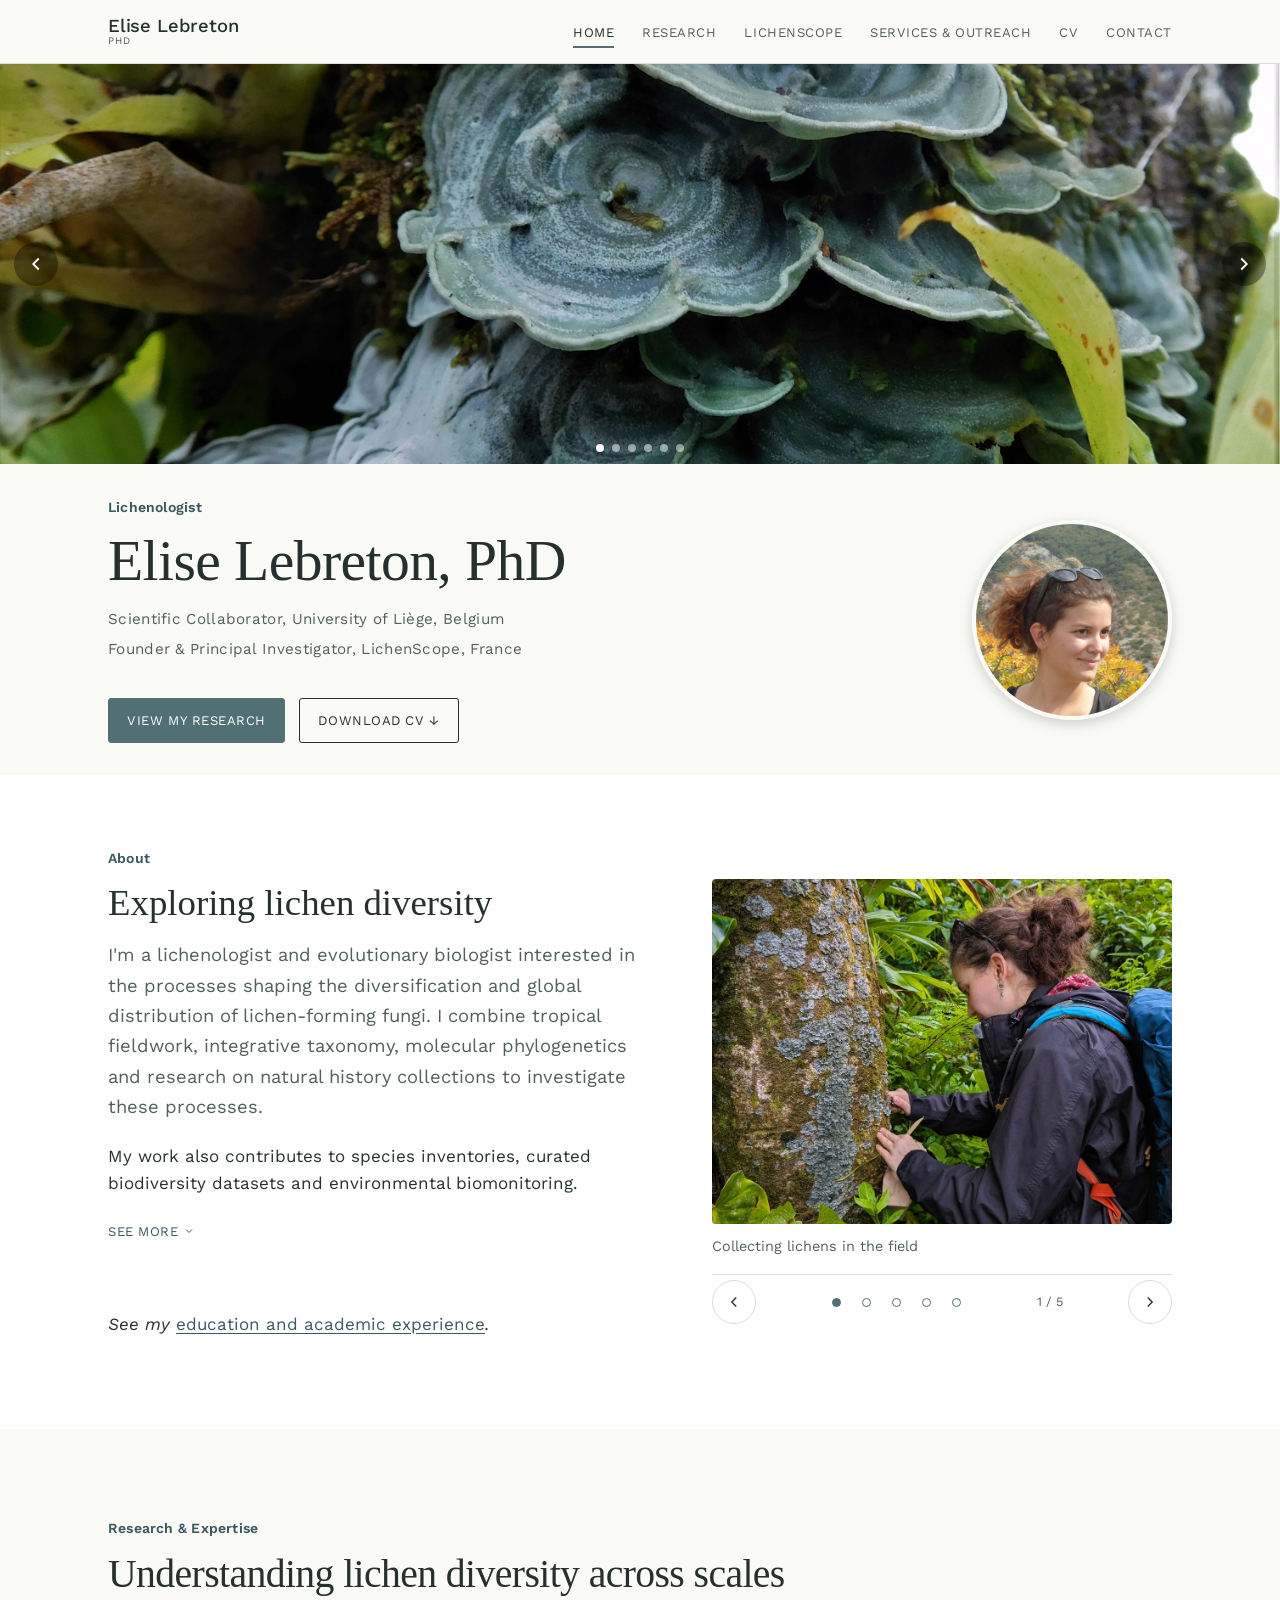
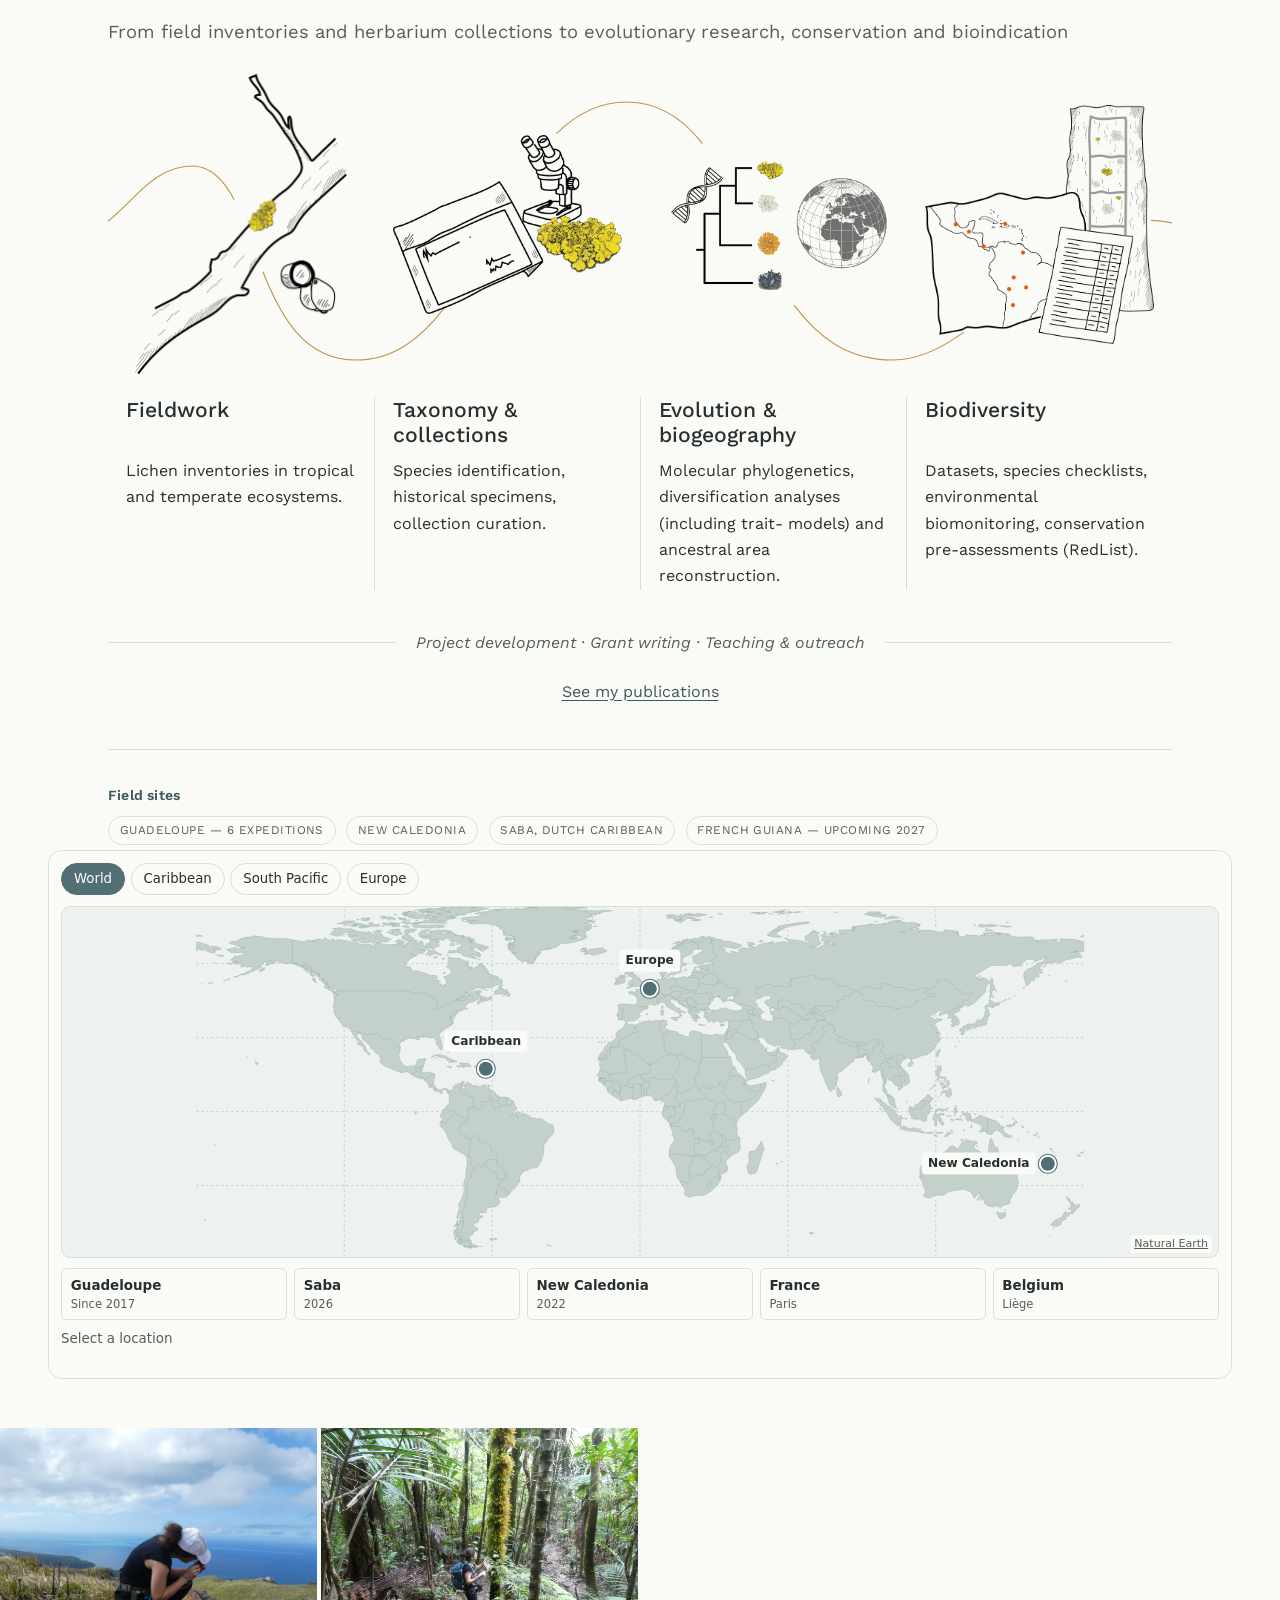
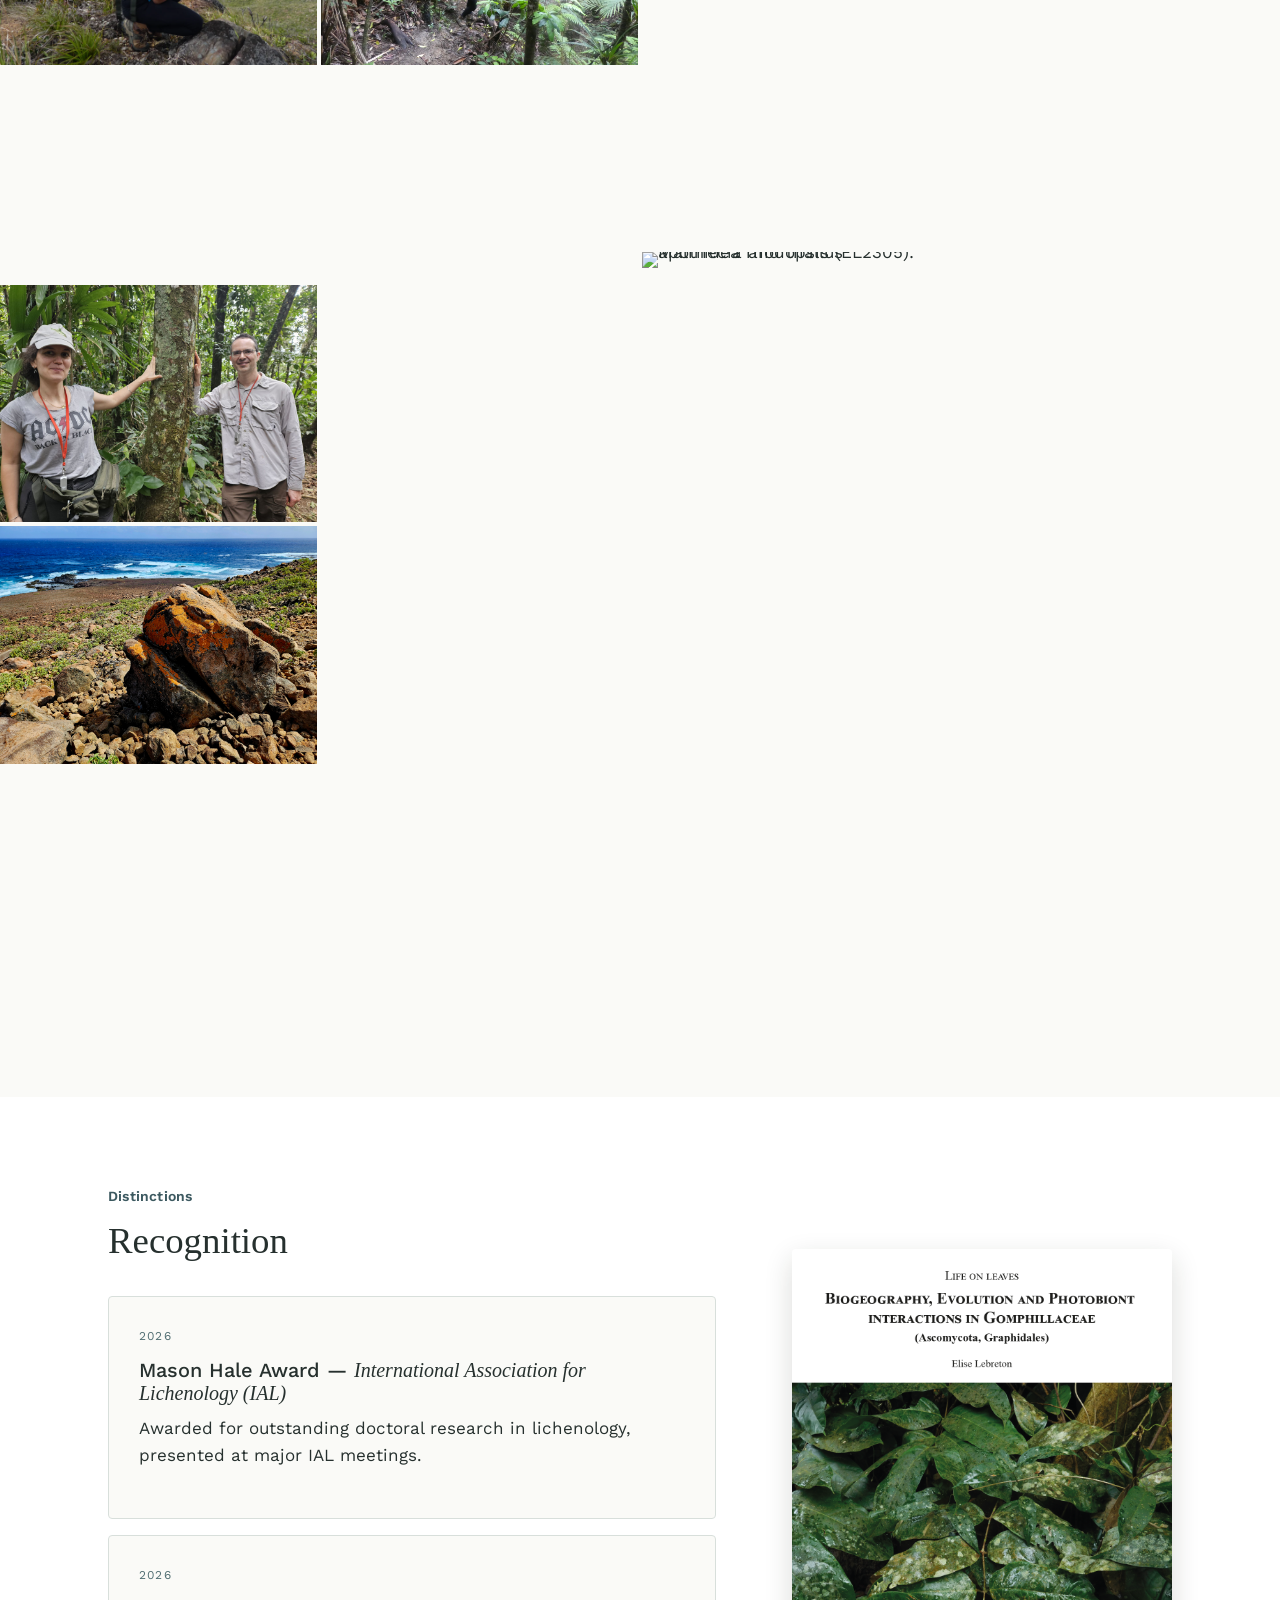
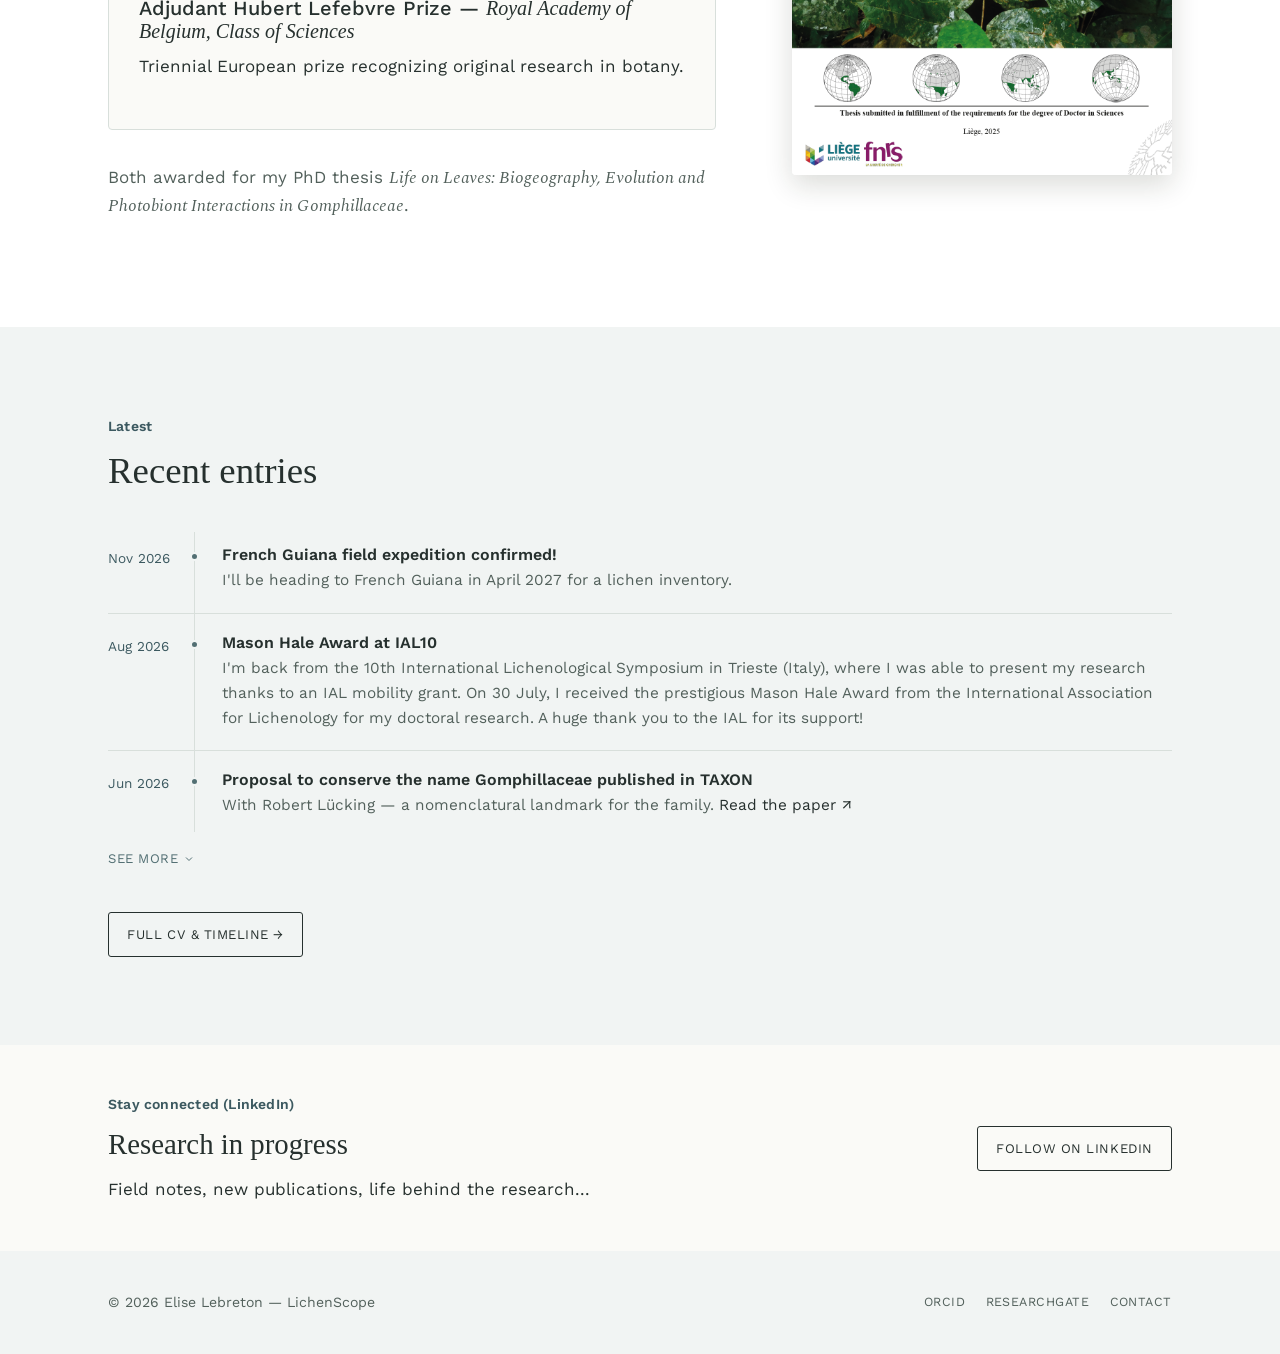
==== commit 3040e30a: "Add files via upload" ====
--- a/index.html
+++ b/index.html
@@ -7,92 +7,8 @@
 <title>Elise Lebreton — Lichenologist | LichenScope</title>
 <meta name="description" content="Elise Lebreton is a lichenologist studying how the leaf-dwelling lifestyle shapes evolution, diversification and biogeography in foliicolous lichens, with a focus on the family Gomphillaceae.">
 <link rel="icon" href="assets/img/favicon-lichenscope.svg" type="image/svg+xml">
-<style>@font-face {
-  font-family: 'JetBrains Mono';
-  font-style: normal;
-  font-weight: 400;
-  font-display: swap;
-  src: url(assets/fonts/jetbrainsmono_v24_tDbY2o-flEEny0FZhsfKu5WU4zr3E_BX0PnT8RD8yKxjPQ.ttf) format('truetype');
-}
-@font-face {
-  font-family: 'JetBrains Mono';
-  font-style: normal;
-  font-weight: 500;
-  font-display: swap;
-  src: url(assets/fonts/jetbrainsmono_v24_tDbY2o-flEEny0FZhsfKu5WU4zr3E_BX0PnT8RD8-qxjPQ.ttf) format('truetype');
-}
-@font-face {
-  font-family: 'Spectral';
-  font-style: italic;
-  font-weight: 400;
-  font-display: swap;
-  src: url(assets/fonts/spectral_v15_rnCt-xNNww_2s0amA9M8kn0.ttf) format('truetype');
-}
-@font-face {
-  font-family: 'Spectral';
-  font-style: italic;
-  font-weight: 500;
-  font-display: swap;
-  src: url(assets/fonts/spectral_v15_rnCu-xNNww_2s0amA9M8qonFafM.ttf) format('truetype');
-}
-@font-face {
-  font-family: 'Spectral';
-  font-style: normal;
-  font-weight: 400;
-  font-display: swap;
-  src: url(assets/fonts/spectral_v15_rnCr-xNNww_2s0amA-M-.ttf) format('truetype');
-}
-@font-face {
-  font-family: 'Spectral';
-  font-style: normal;
-  font-weight: 500;
-  font-display: swap;
-  src: url(assets/fonts/spectral_v15_rnCs-xNNww_2s0amA9vKsV3G.ttf) format('truetype');
-}
-@font-face {
-  font-family: 'Spectral';
-  font-style: normal;
-  font-weight: 600;
-  font-display: swap;
-  src: url(assets/fonts/spectral_v15_rnCs-xNNww_2s0amA9vmtl3G.ttf) format('truetype');
-}
-@font-face {
-  font-family: 'Spectral';
-  font-style: normal;
-  font-weight: 700;
-  font-display: swap;
-  src: url(assets/fonts/spectral_v15_rnCs-xNNww_2s0amA9uCt13G.ttf) format('truetype');
-}
-@font-face {
-  font-family: 'Work Sans';
-  font-style: normal;
-  font-weight: 400;
-  font-display: swap;
-  src: url(assets/fonts/worksans_v24_QGY_z_wNahGAdqQ43RhVcIgYT2Xz5u32K0nXNig.ttf) format('truetype');
-}
-@font-face {
-  font-family: 'Work Sans';
-  font-style: normal;
-  font-weight: 500;
-  font-display: swap;
-  src: url(assets/fonts/worksans_v24_QGY_z_wNahGAdqQ43RhVcIgYT2Xz5u32K3vXNig.ttf) format('truetype');
-}
-@font-face {
-  font-family: 'Work Sans';
-  font-style: normal;
-  font-weight: 600;
-  font-display: swap;
-  src: url(assets/fonts/worksans_v24_QGY_z_wNahGAdqQ43RhVcIgYT2Xz5u32K5fQNig.ttf) format('truetype');
-}
-@font-face {
-  font-family: 'Work Sans';
-  font-style: normal;
-  font-weight: 700;
-  font-display: swap;
-  src: url(assets/fonts/worksans_v24_QGY_z_wNahGAdqQ43RhVcIgYT2Xz5u32K67QNig.ttf) format('truetype');
-}
-
-/* =========================================================
+<link href="https://fonts.googleapis.com/css2?family=Spectral:ital,wght@0,400;0,500;0,600;0,700;1,400;1,500&family=Work+Sans:wght@400;500;600;700&family=JetBrains+Mono:wght@400;500&display=swap" rel="stylesheet">
+<style>/* =========================================================
    LichenScope — Elise Lebreton
    Design tokens: forest greens + warm parchment + lichen-pigment coral
    ========================================================= */
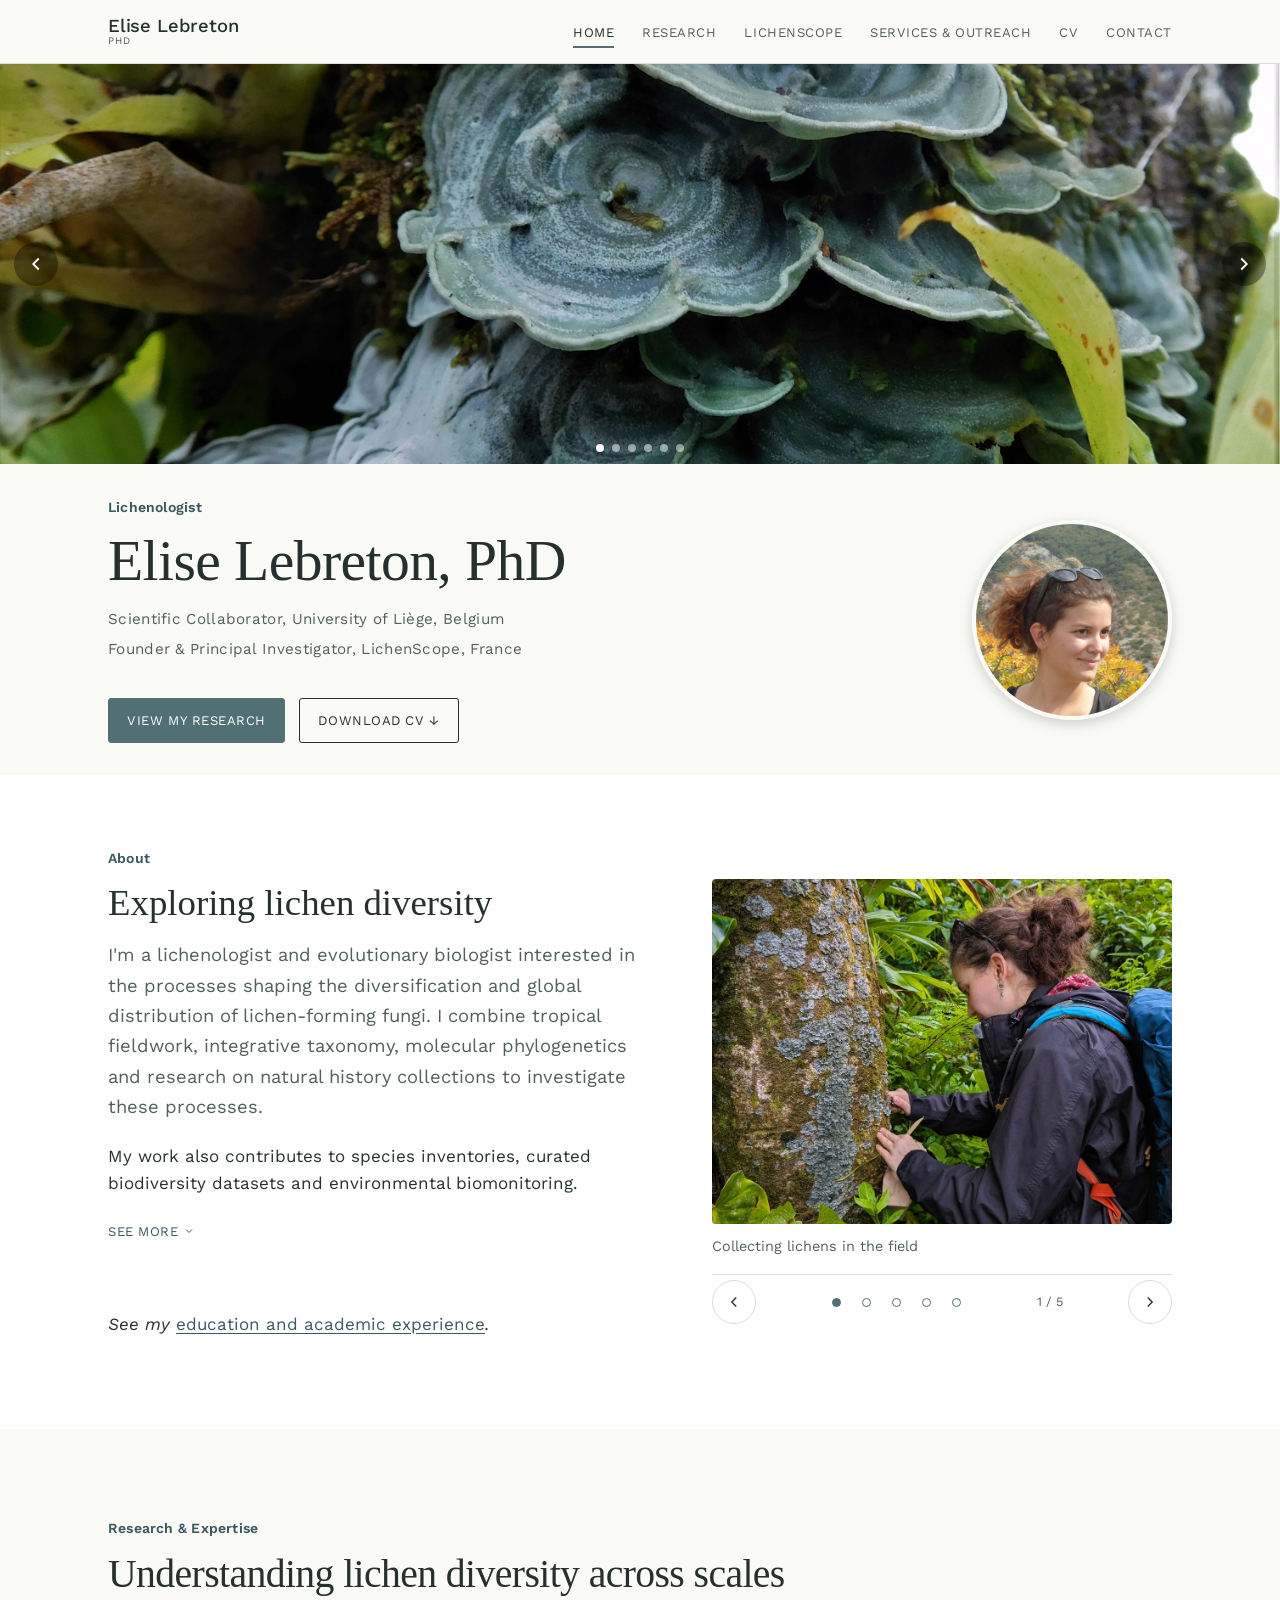
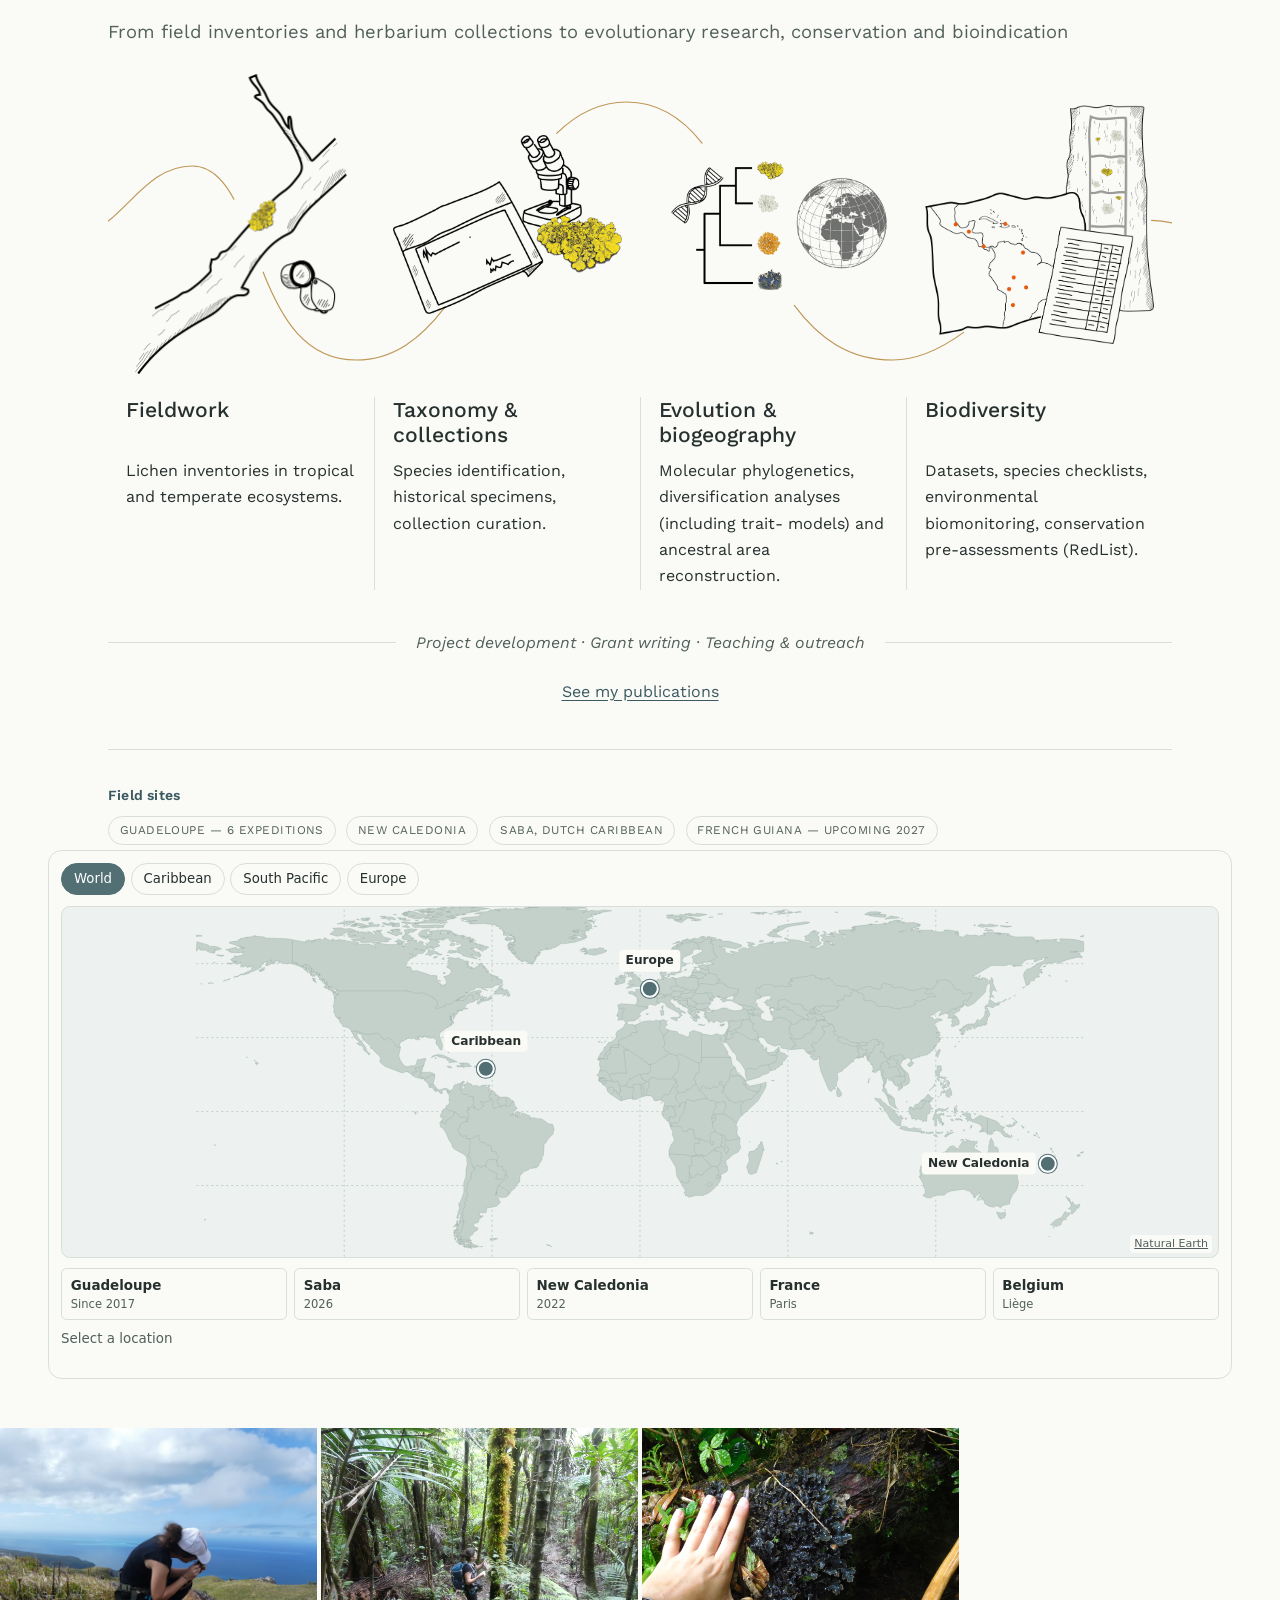
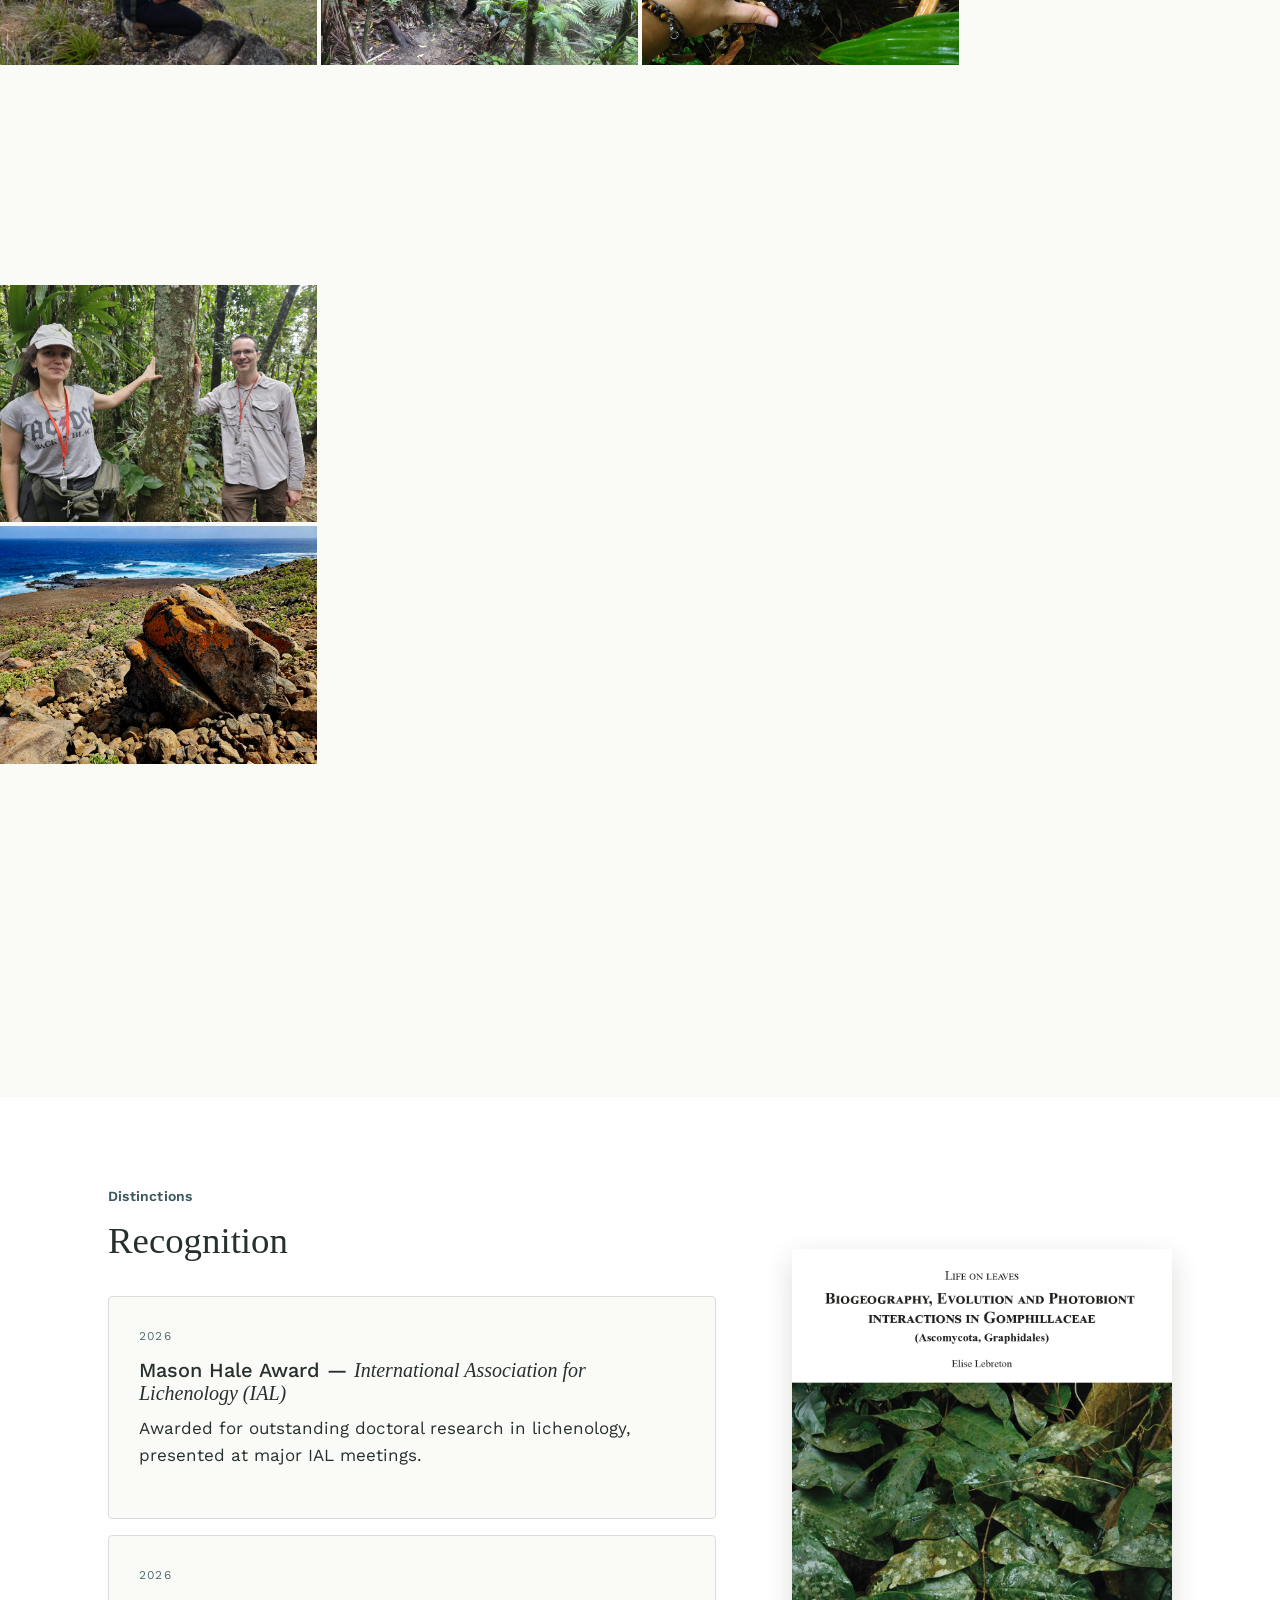
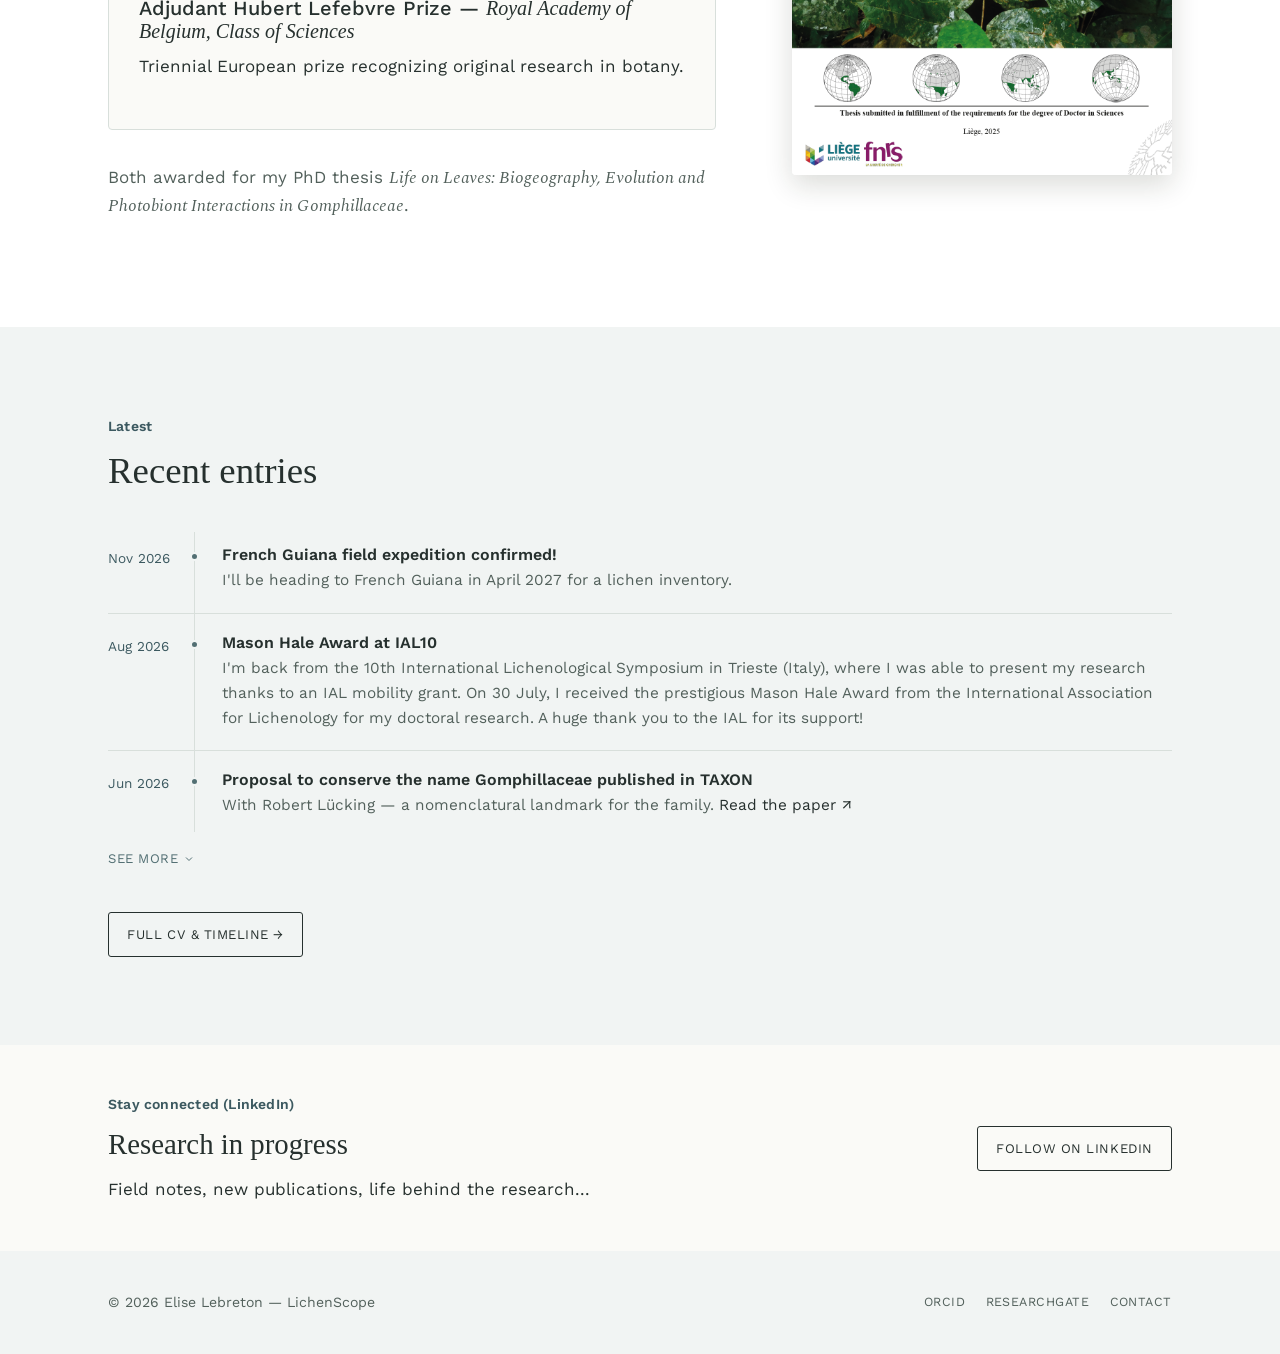
==== commit 43a6fd93: "Add files via upload" ====
--- a/index.html
+++ b/index.html
@@ -1376,6 +1376,13 @@
             </div>
           </div>
           <div class="log-entry">
+            <time class="log-date" datetime="2026-05">May 2026</time>
+            <div><span class="log-dot"></span>
+              <h4>Joining <a href="https://www.mycoweb.be/" target="_blank" rel="noopener noreferrer">MycoWeb</a> as a data analyst</h4>
+              <p>I'm back in Belgium for a three-month position as a data analyst on the MycoWeb project, based at the <a href="https://societebotaniquedeliege.com/" target="_blank" rel="noopener noreferrer">Société botanique de Liège</a> (SBLg). My work will focus on coordinating the network of mycologists in Wallonia, cleaning the database, and preparing grant applications for the project's third phase. Many thanks to the SBLg for their trust!</p>
+            </div>
+          </div>
+          <div class="log-entry">
             <time class="log-date" datetime="2026-04">Apr 2026</time>
             <div><span class="log-dot"></span>
               <h4>Lichen inventory in Guadeloupe</h4>
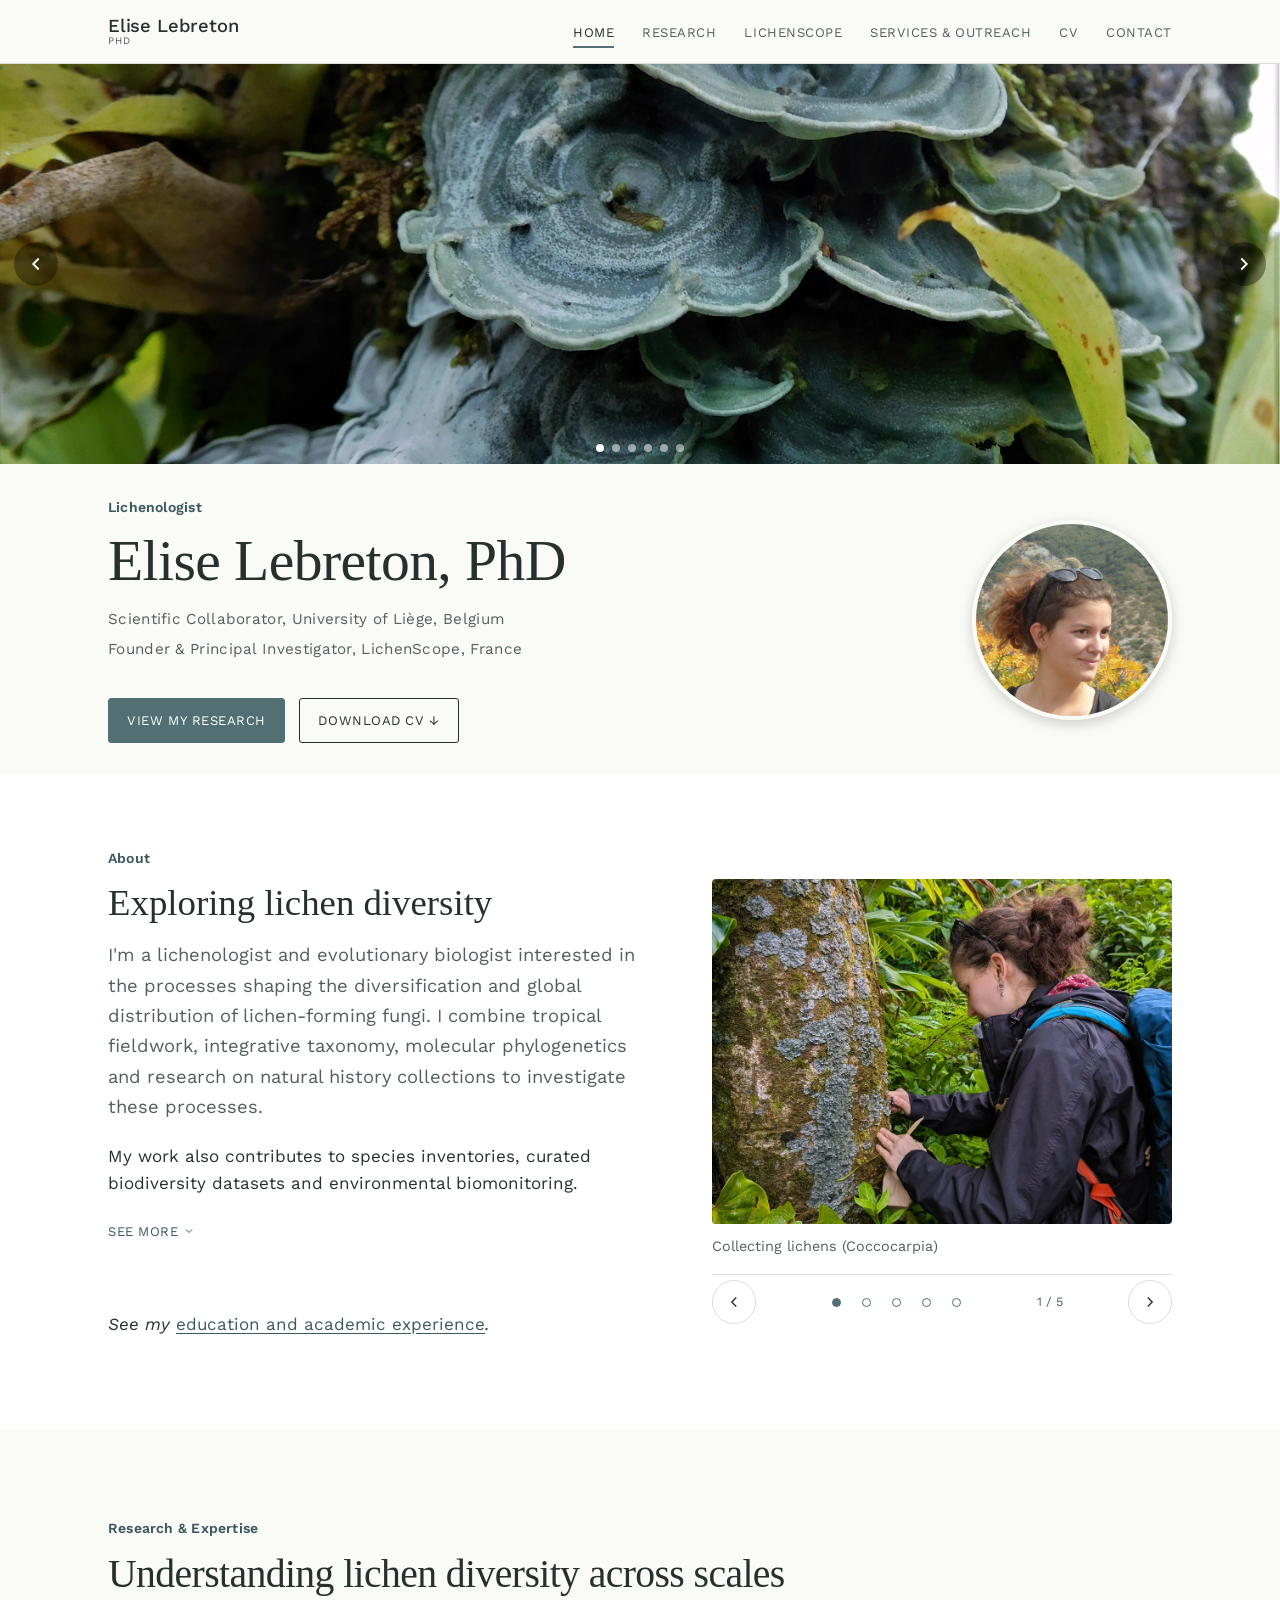
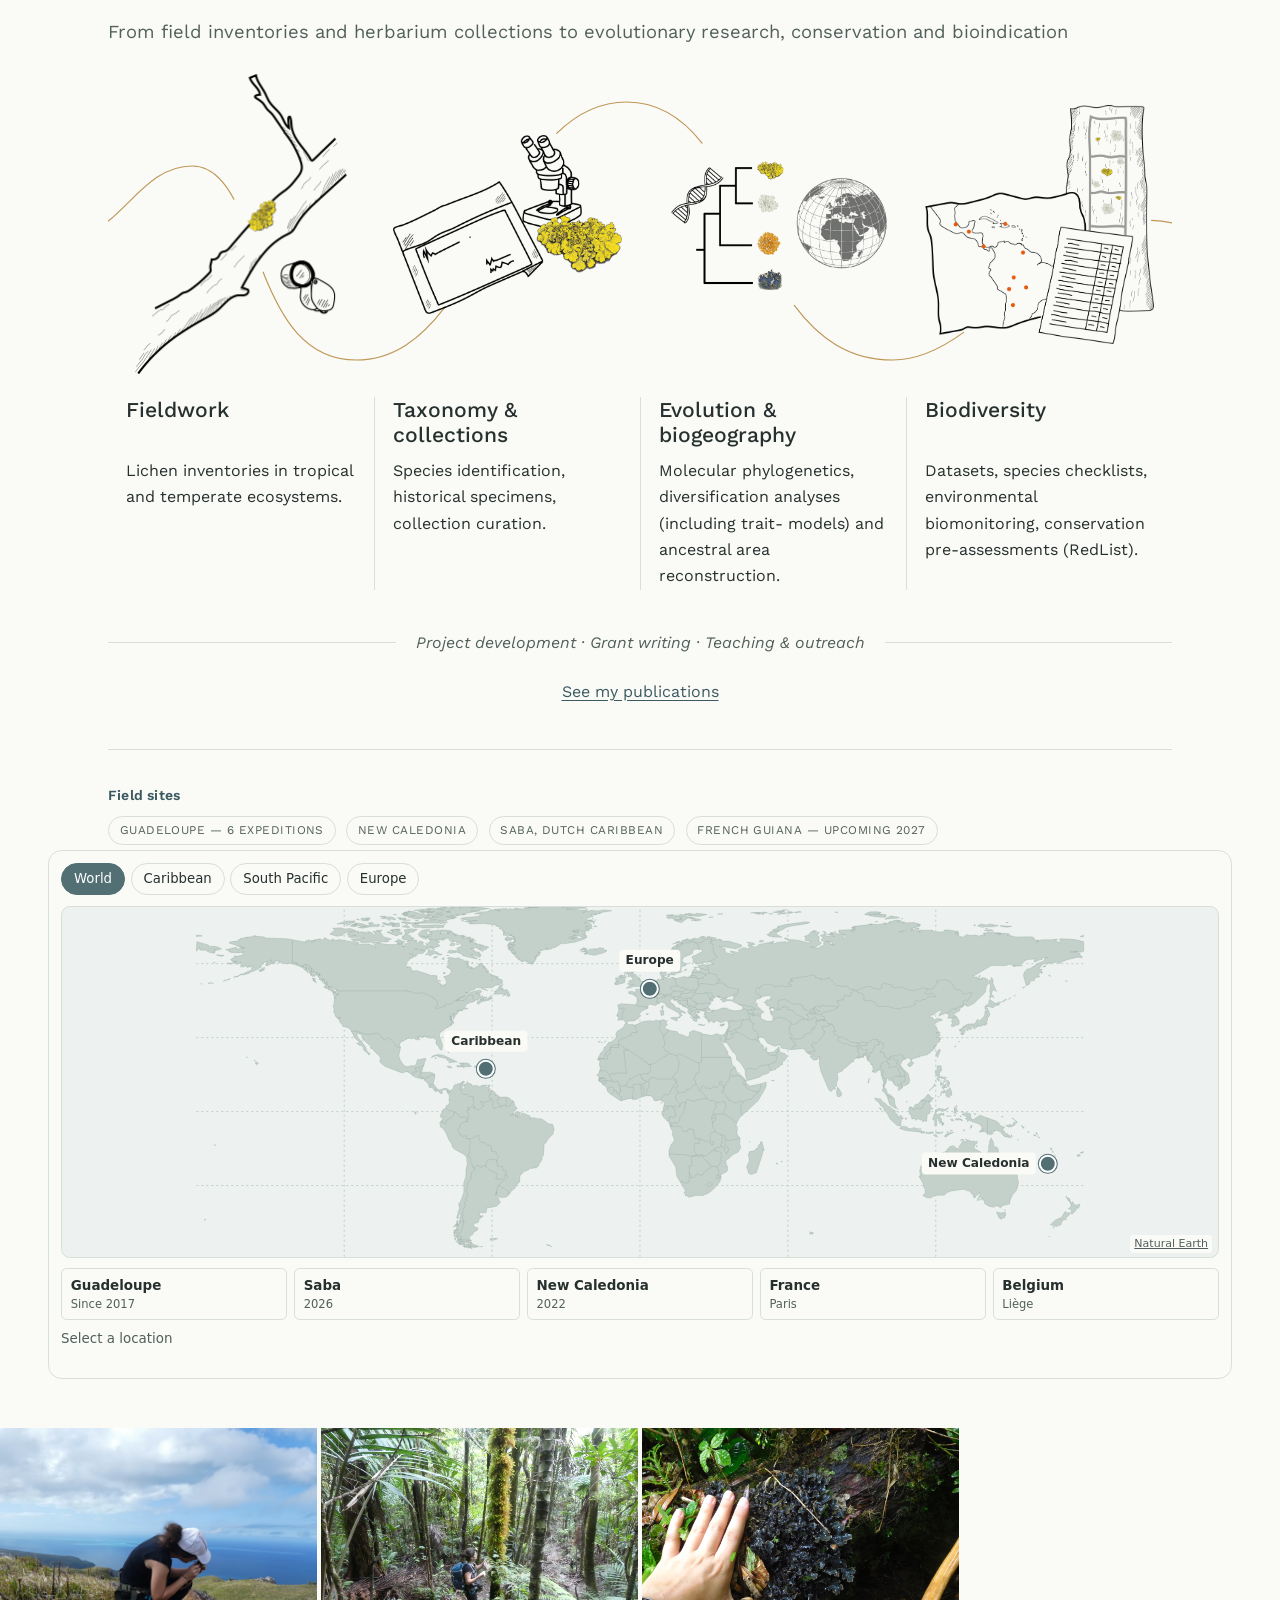
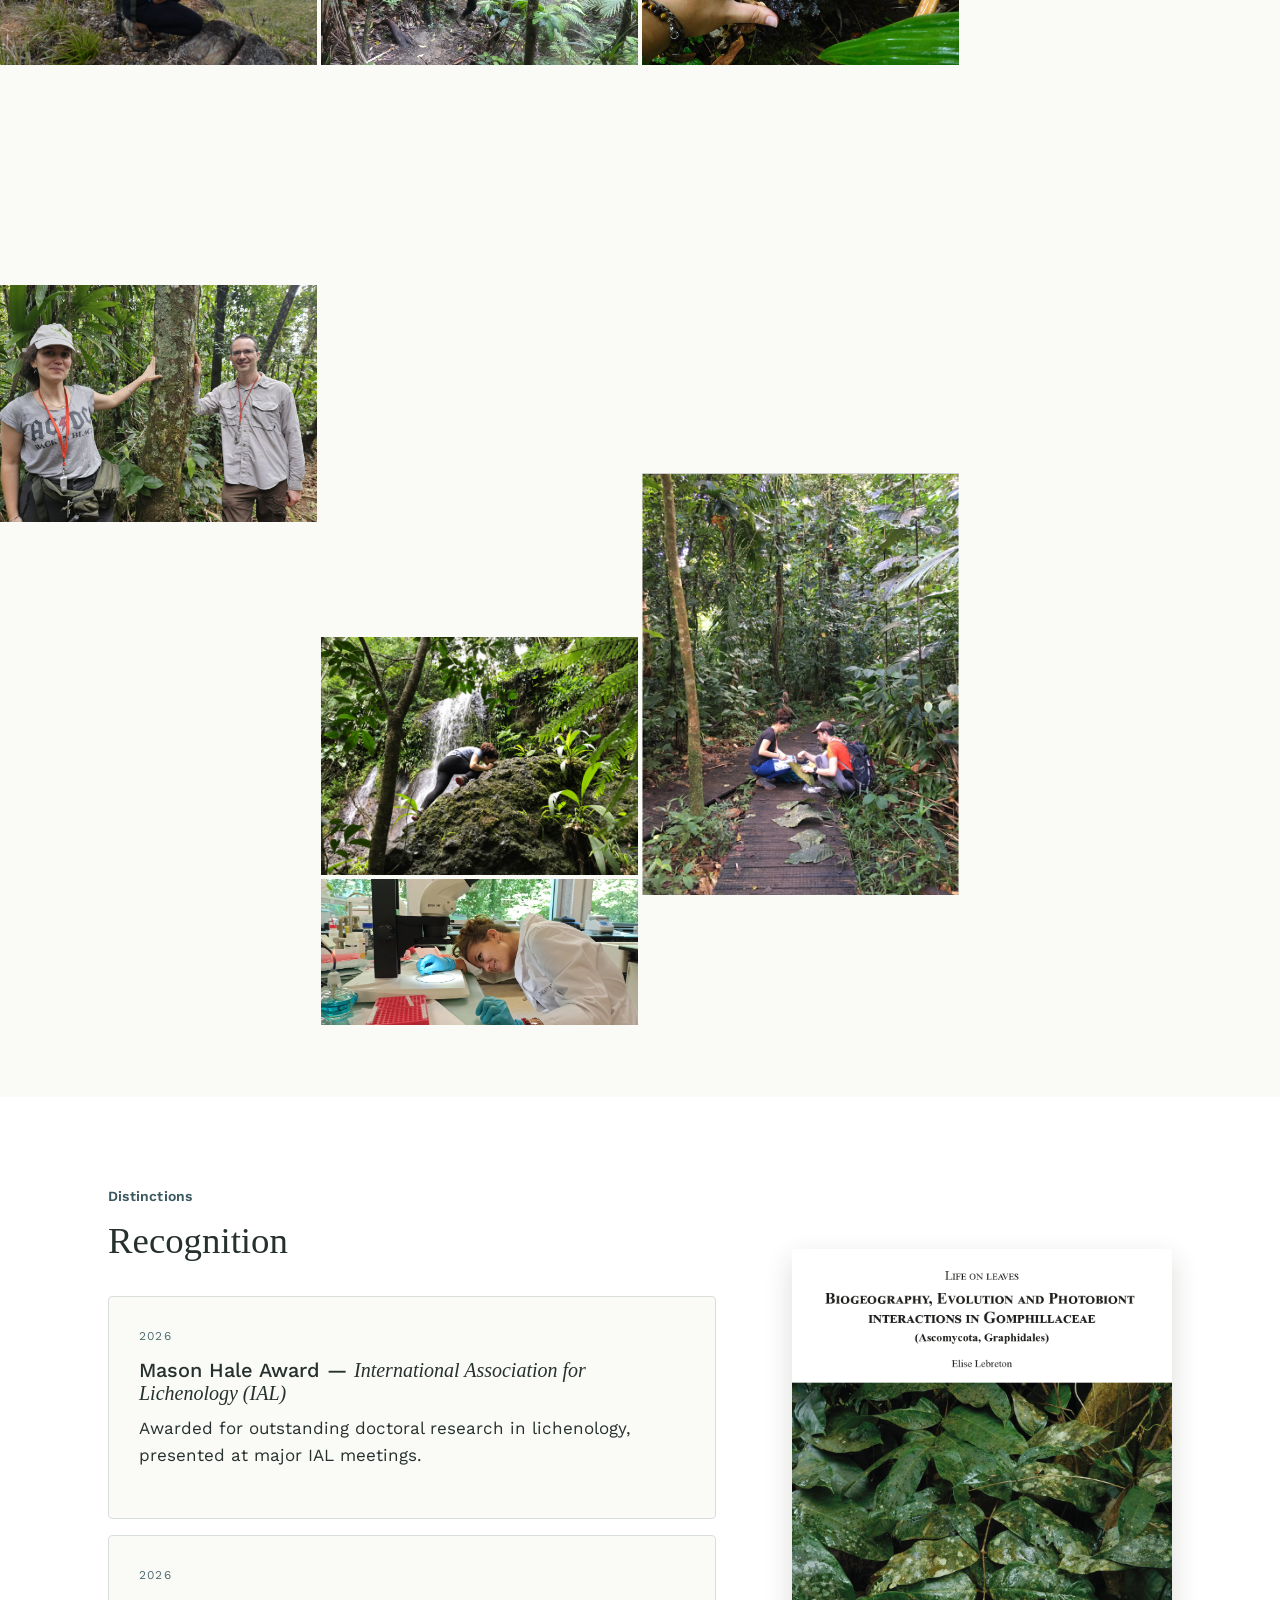
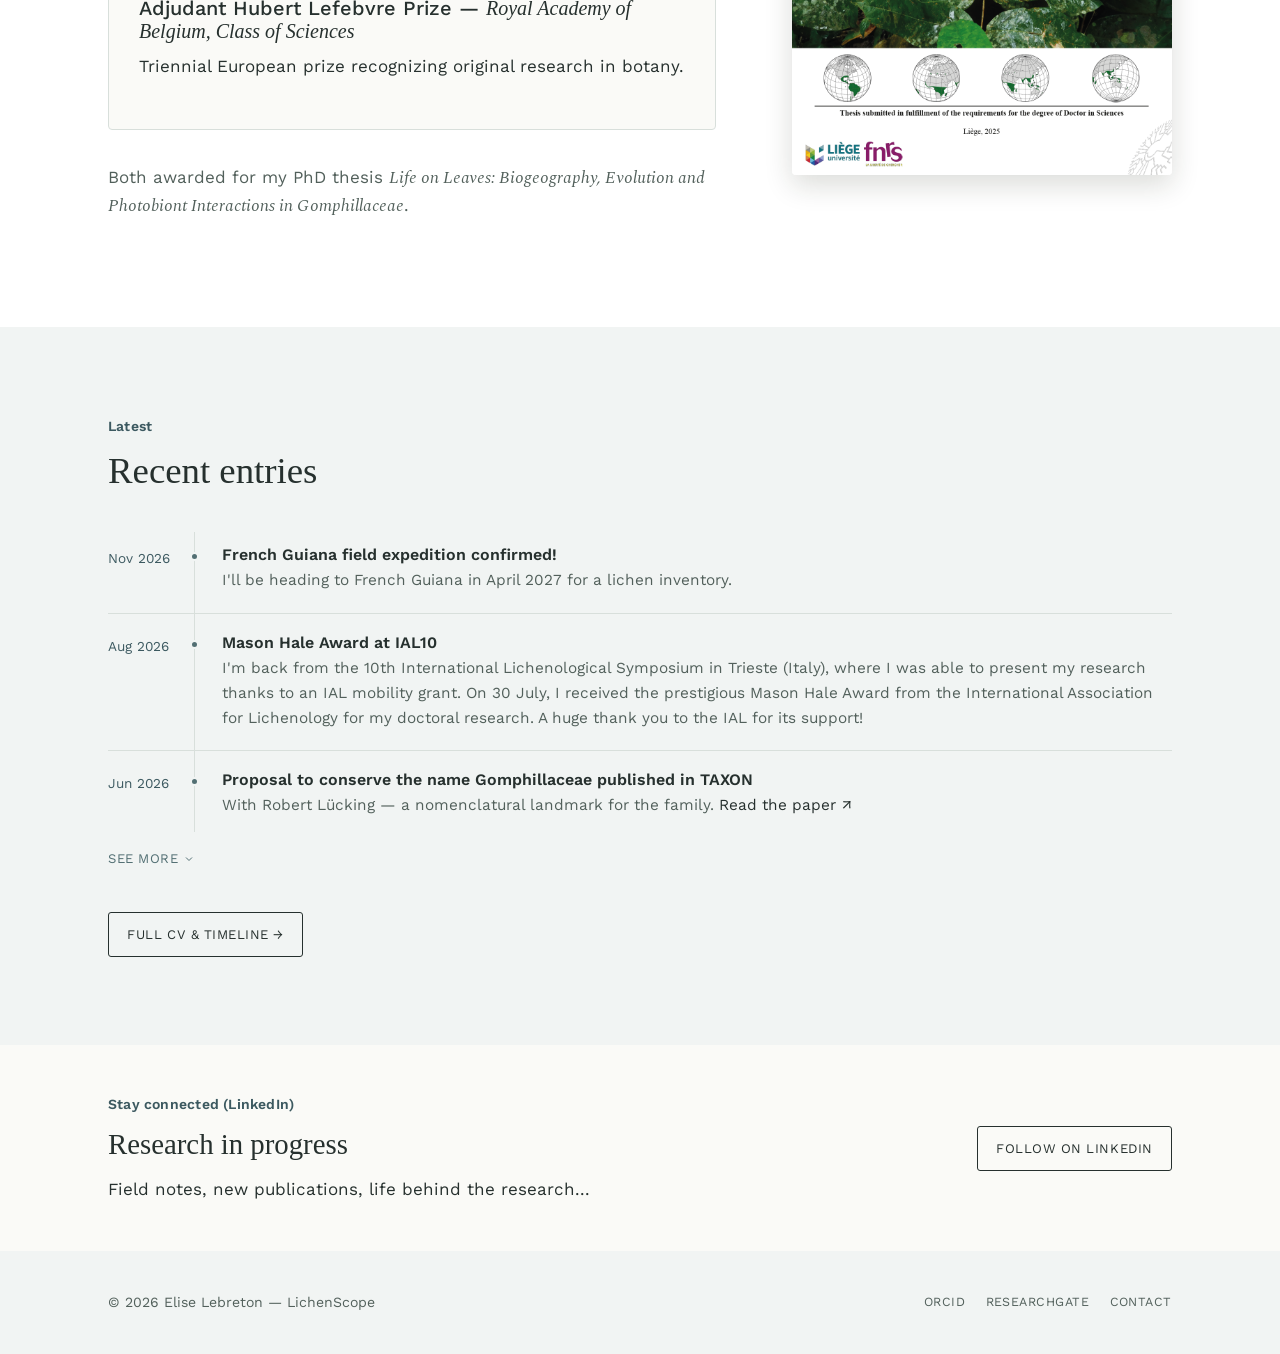
==== commit ee264785: "Add files via upload" ====
--- a/index.html
+++ b/index.html
@@ -1115,33 +1115,33 @@
         <div class="about-gallery-stage" id="about-gallery-stage">
           <figure class="about-slide" id="about-photo-1" role="group" aria-roledescription="slide" aria-label="1 of 5">
             <div class="about-photo-frame">
-              <img src="assets/img/about-fieldwork.webp" width="1084" height="1440" loading="lazy" decoding="async" style="--photo-position:50% 43%" alt="Elise Lebreton examining and collecting lichens on a tree trunk">
+              <img src="assets/img/about-fieldwork.webp" width="1084" height="1440" loading="lazy" decoding="async" style="--photo-position:50% 43%" alt="examining and collecting lichens on a tree trunk">
             </div>
-            <figcaption>Collecting lichens in the field</figcaption>
+            <figcaption>Collecting lichens (Coccocarpia)</figcaption>
           </figure>
           <figure class="about-slide" id="about-photo-2" role="group" aria-roledescription="slide" aria-label="2 of 5" hidden>
             <div class="about-photo-frame">
-              <img src="assets/img/about-collections.webp" width="1440" height="1084" loading="lazy" decoding="async" style="--photo-position:50% 50%" alt="Elise Lebreton documenting lichen collections beside rows of specimen packets">
+              <img src="assets/img/about-collections.webp" width="1440" height="1084" loading="lazy" decoding="async" style="--photo-position:50% 50%" alt="documenting lichen collections beside rows of specimen packets">
             </div>
-            <figcaption>Sorting and documenting field collections</figcaption>
+            <figcaption>Sorting and documenting specimens</figcaption>
           </figure>
           <figure class="about-slide" id="about-photo-3" role="group" aria-roledescription="slide" aria-label="3 of 5" hidden>
             <div class="about-photo-frame">
               <img src="assets/img/about-microscopy.webp" width="1440" height="805" loading="lazy" decoding="async" style="--photo-position:62% 50%" alt="Elise Lebreton studying lichens under a microscope beside a specimen image on a monitor">
             </div>
-            <figcaption>Examining lichen morphology</figcaption>
+            <figcaption>Examining lichen morpho-anatomy</figcaption>
           </figure>
           <figure class="about-slide" id="about-photo-4" role="group" aria-roledescription="slide" aria-label="4 of 5" hidden>
             <div class="about-photo-frame">
-              <img src="assets/img/about-laboratory.webp" width="1440" height="807" loading="lazy" decoding="async" style="--photo-position:46% 50%" alt="Elise Lebreton working with a micropipette in the laboratory">
+              <img src="assets/img/about-laboratory.webp" width="1440" height="807" loading="lazy" decoding="async" style="--photo-position:46% 50%" alt="working with a micropipette in the laboratory">
             </div>
-            <figcaption>Molecular work in the laboratory</figcaption>
+            <figcaption>Lab work</figcaption>
           </figure>
           <figure class="about-slide" id="about-photo-5" role="group" aria-roledescription="slide" aria-label="5 of 5" hidden>
             <div class="about-photo-frame">
-              <img src="assets/img/about-sharing-research.webp" width="963" height="1440" loading="lazy" decoding="async" style="--photo-position:50% 72%" alt="Elise Lebreton presenting research on Gomphillaceae to an audience">
+              <img src="assets/img/about-sharing-research.webp" width="963" height="1440" loading="lazy" decoding="async" style="--photo-position:50% 72%" alt="presenting research on Gomphillaceae to an audience">
             </div>
-            <figcaption>Sharing research on lichen diversity</figcaption>
+            <figcaption>Sharing research at international congresses</figcaption>
           </figure>
         </div>
         <div class="about-gallery-controls">
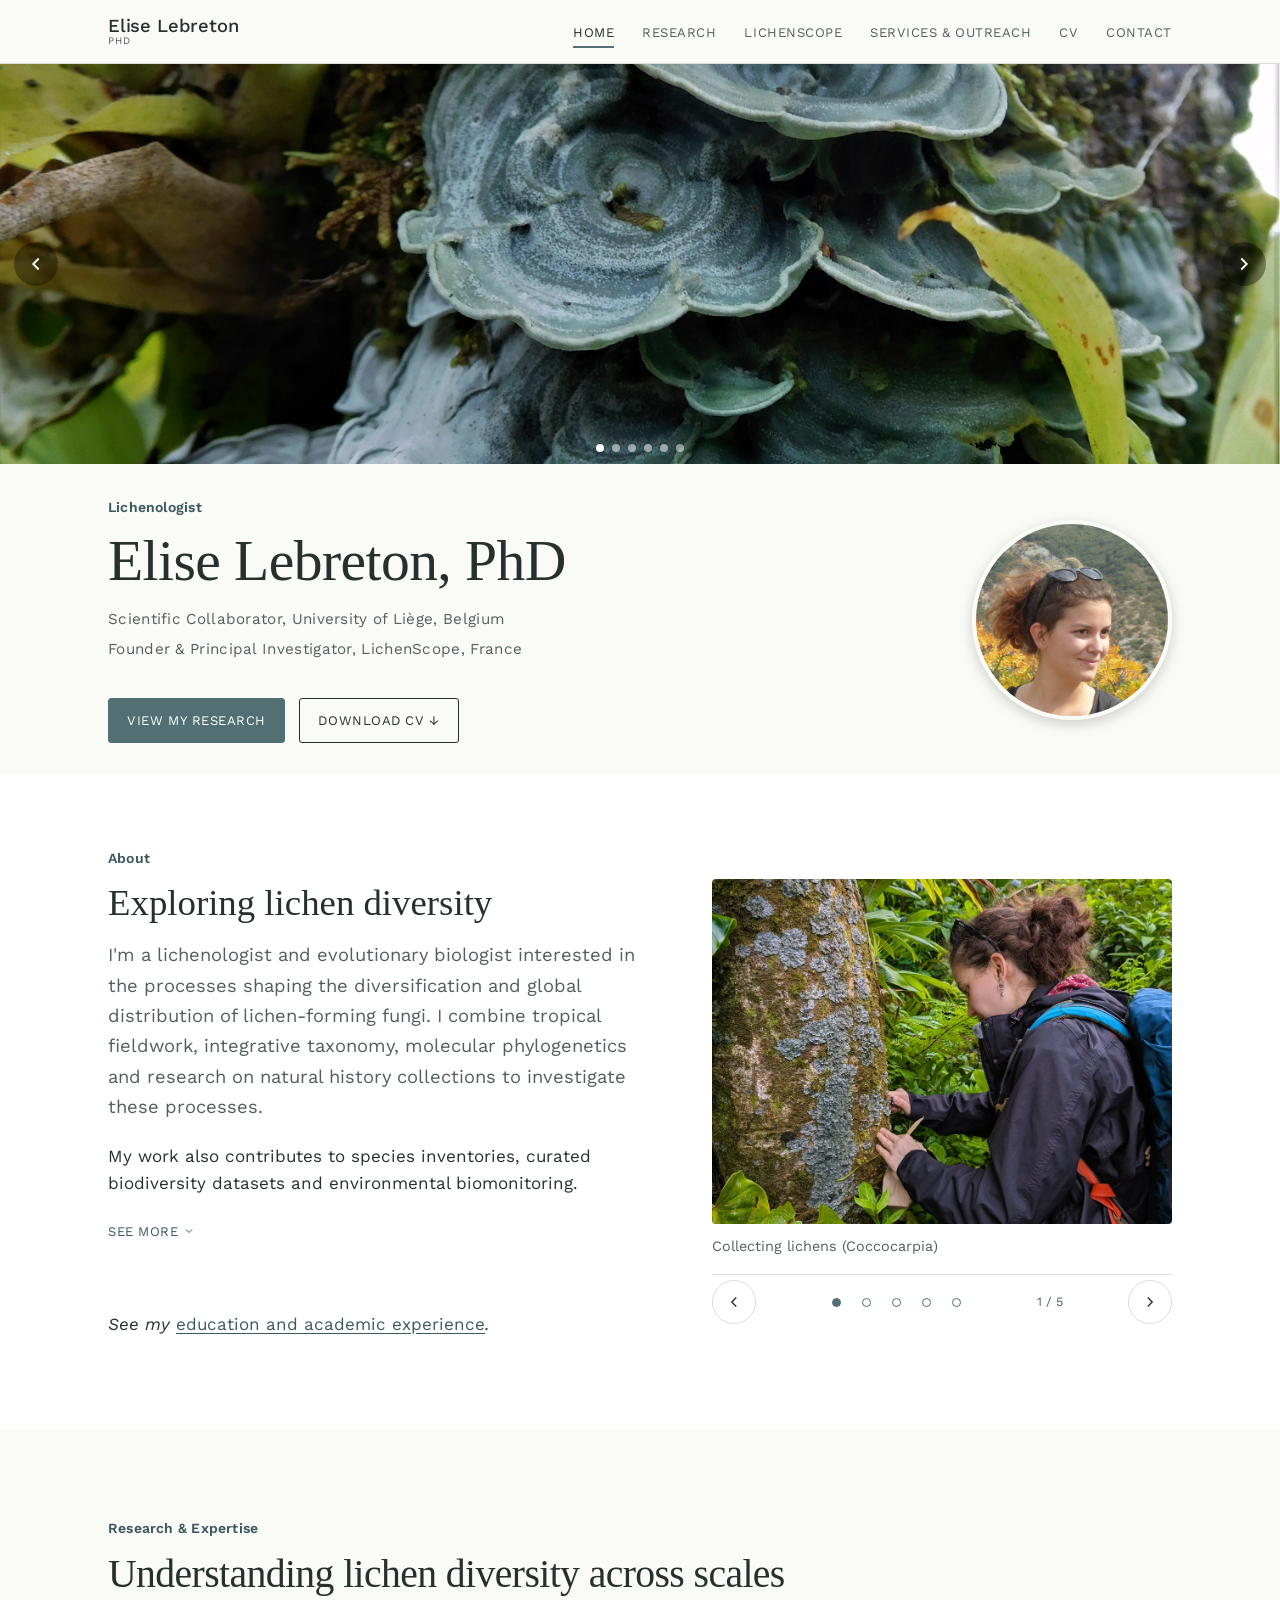
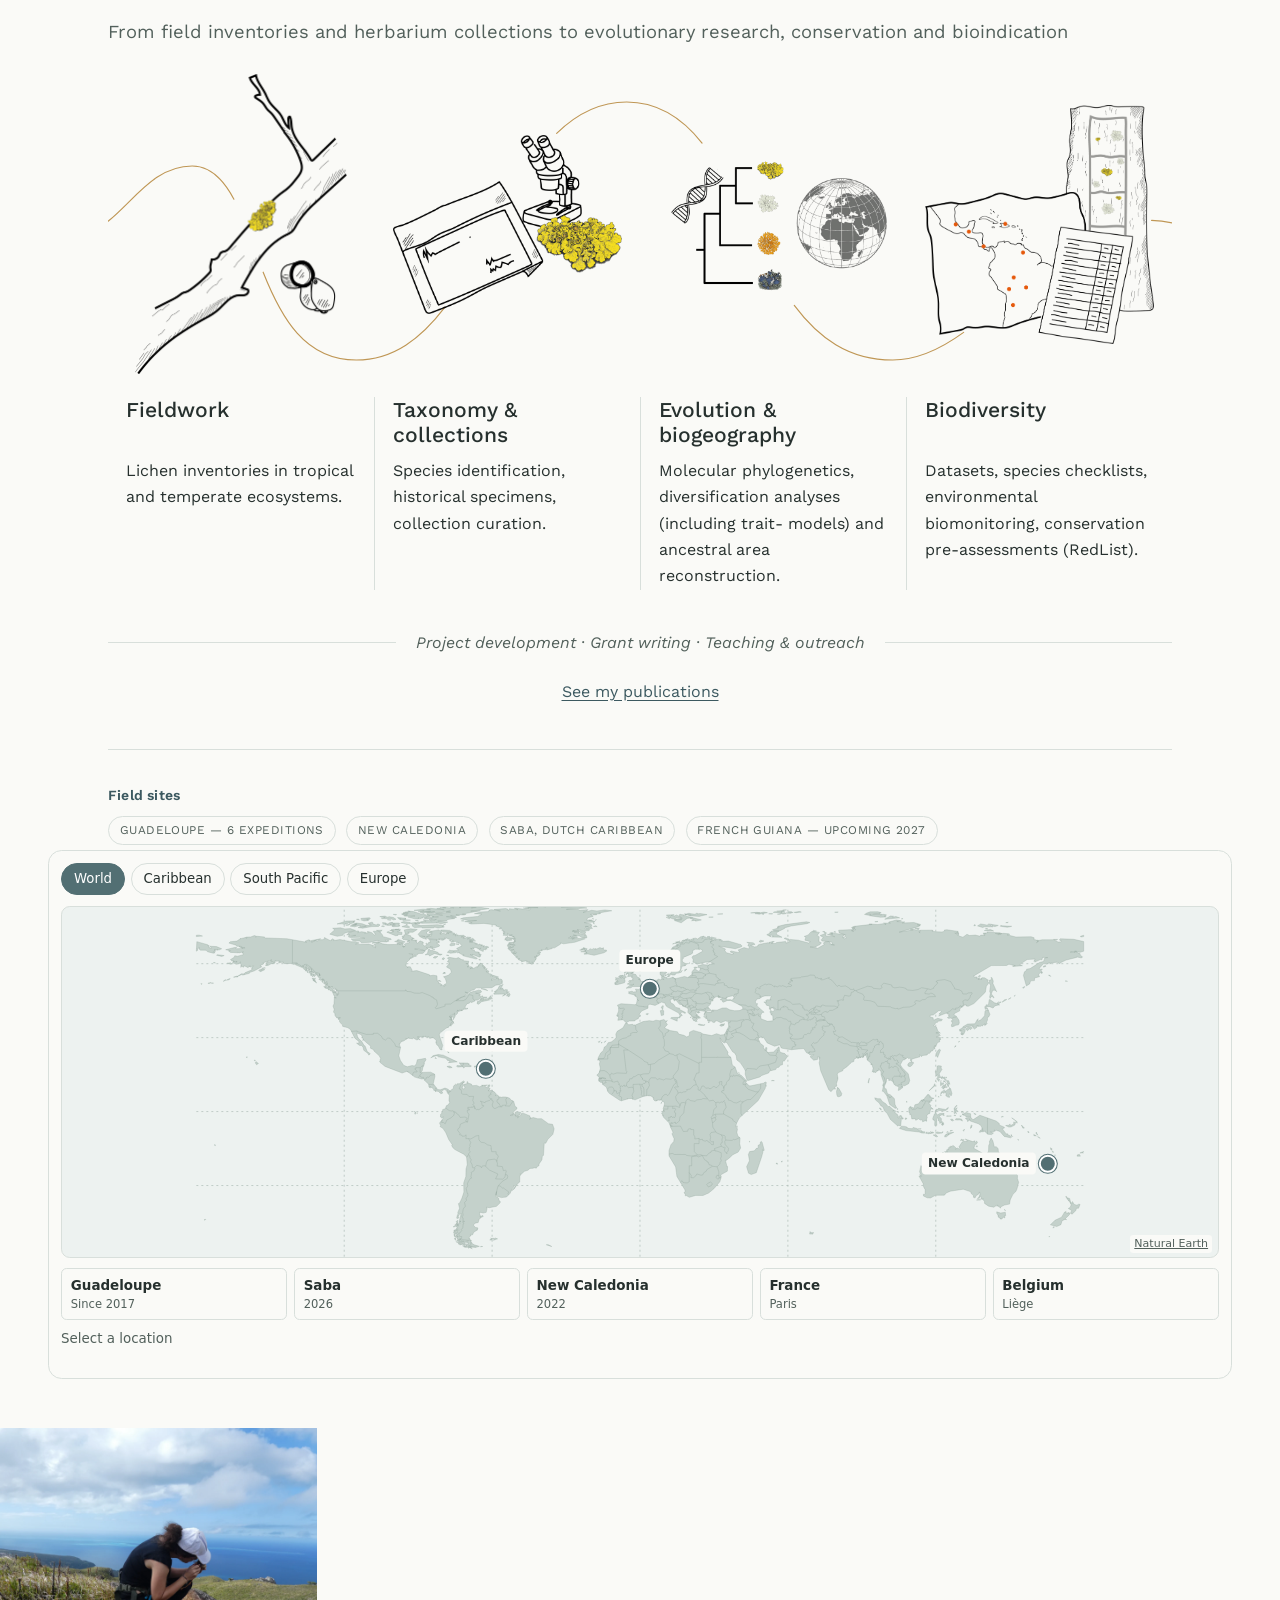
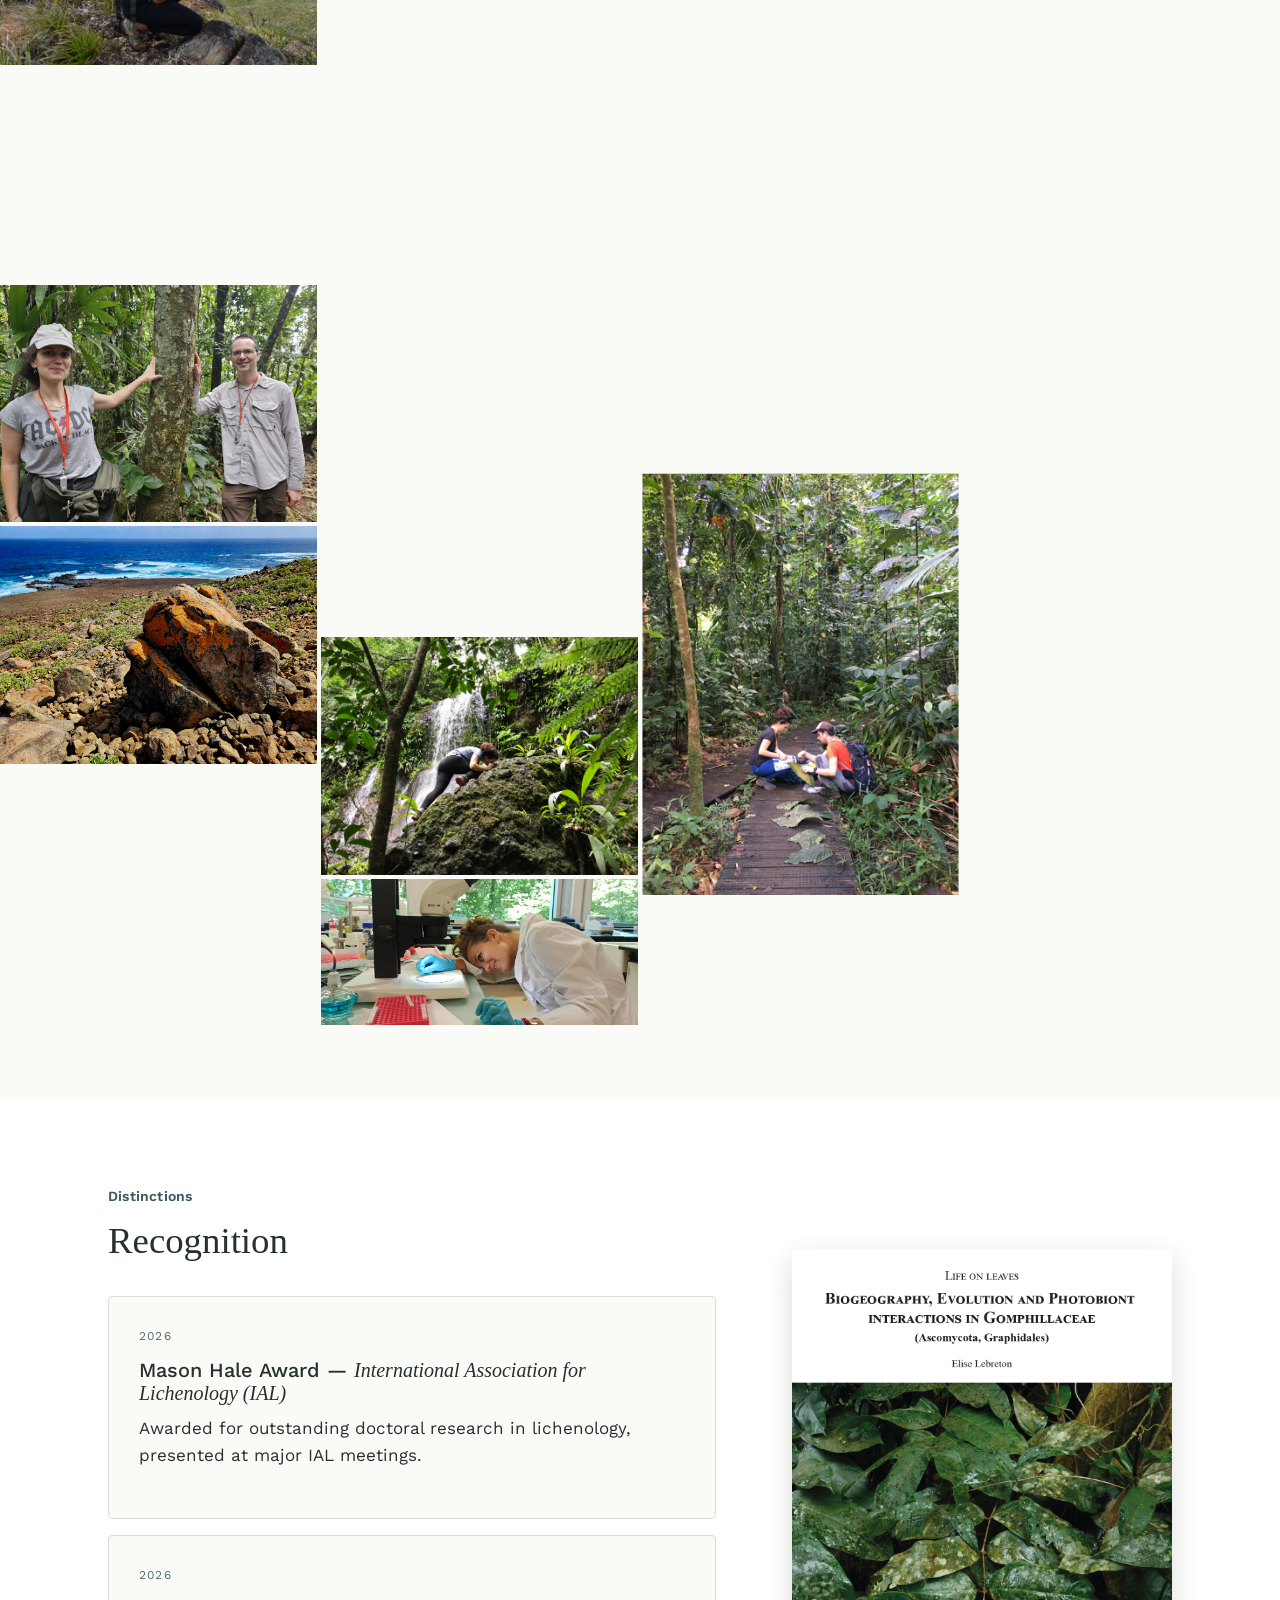
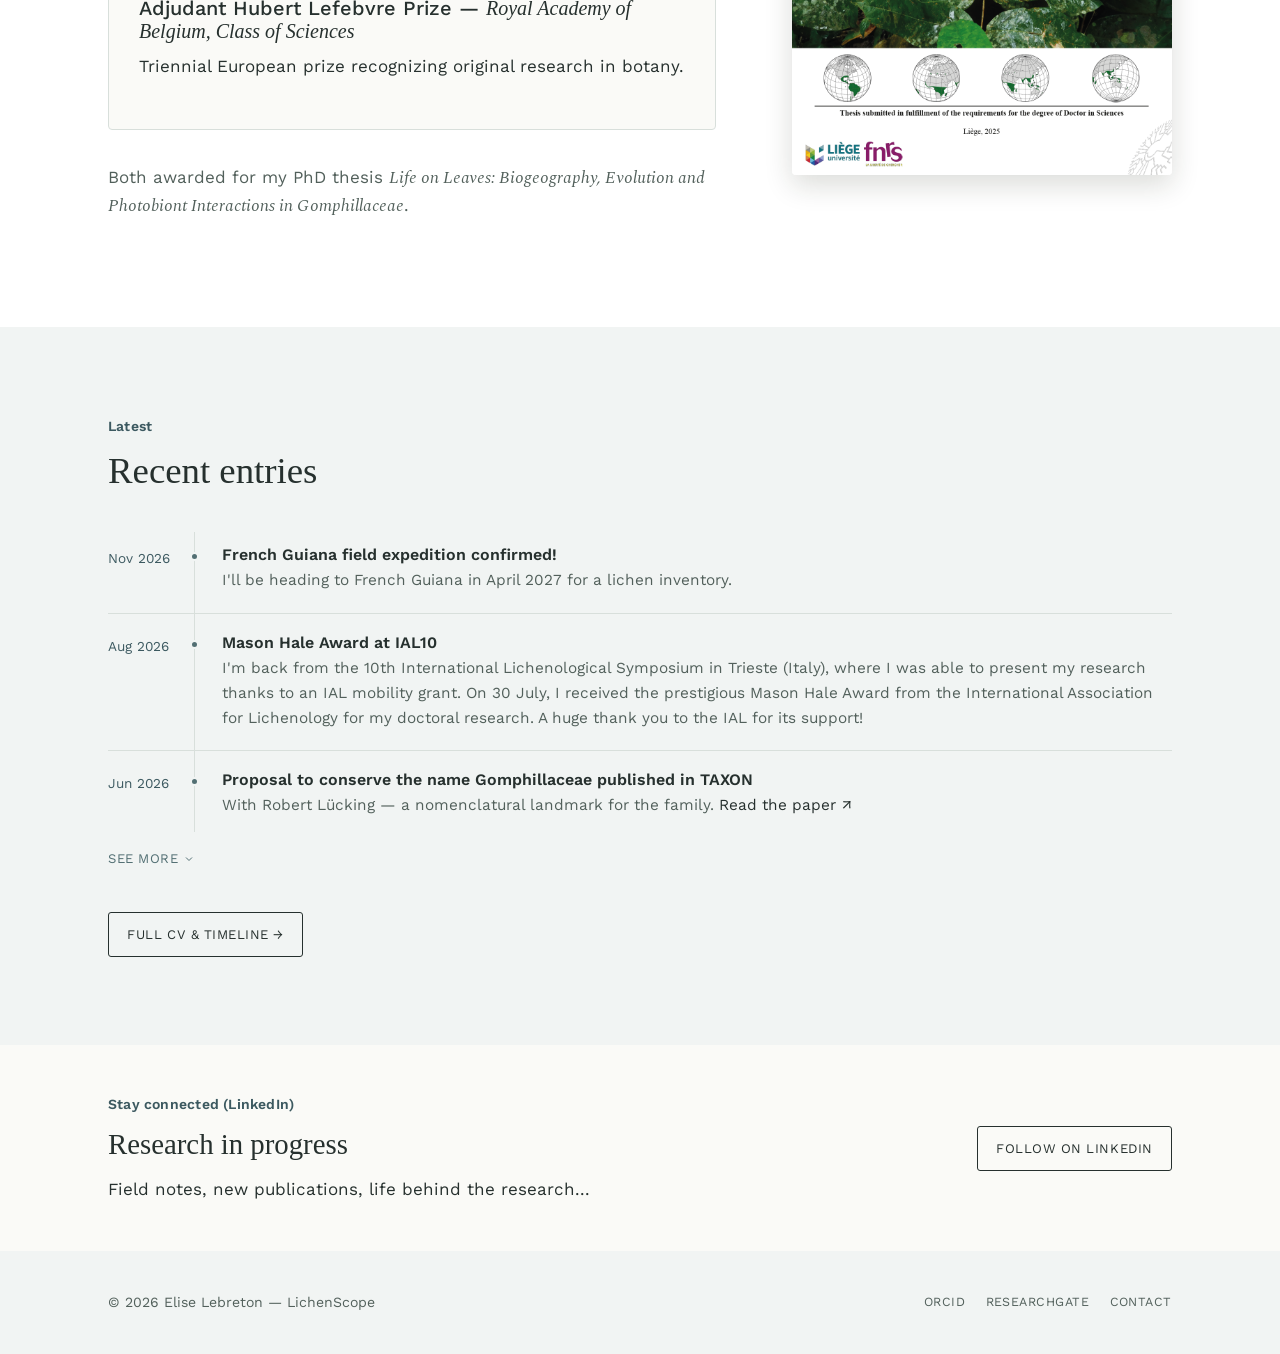
==== commit 97ee53f5: "Add files via upload" ====
--- a/index.html
+++ b/index.html
@@ -1149,11 +1149,11 @@
             <svg viewBox="0 0 24 24" fill="none" stroke="currentColor" stroke-width="1.8" aria-hidden="true"><path d="M15 6l-6 6 6 6"/></svg>
           </button>
           <div class="about-gallery-dots" role="group" aria-label="Choose a research photo">
-            <button type="button" class="about-gallery-dot" aria-label="Show photo 1: Collecting lichens in the field" aria-controls="about-photo-1" aria-current="true"></button>
-            <button type="button" class="about-gallery-dot" aria-label="Show photo 2: Sorting and documenting field collections" aria-controls="about-photo-2" aria-current="false"></button>
-            <button type="button" class="about-gallery-dot" aria-label="Show photo 3: Examining lichen morphology" aria-controls="about-photo-3" aria-current="false"></button>
-            <button type="button" class="about-gallery-dot" aria-label="Show photo 4: Molecular work in the laboratory" aria-controls="about-photo-4" aria-current="false"></button>
-            <button type="button" class="about-gallery-dot" aria-label="Show photo 5: Sharing research on lichen diversity" aria-controls="about-photo-5" aria-current="false"></button>
+            <button type="button" class="about-gallery-dot" aria-label="Show photo 1: Collecting lichens" aria-controls="about-photo-1" aria-current="true"></button>
+            <button type="button" class="about-gallery-dot" aria-label="Show photo 2: Sorting and documenting specimens" aria-controls="about-photo-2" aria-current="false"></button>
+            <button type="button" class="about-gallery-dot" aria-label="Show photo 3: Examining lichen morpho-anatomy" aria-controls="about-photo-3" aria-current="false"></button>
+            <button type="button" class="about-gallery-dot" aria-label="Show photo 4: Lab work" aria-controls="about-photo-4" aria-current="false"></button>
+            <button type="button" class="about-gallery-dot" aria-label="Show photo 5: Sharing research at international congresses" aria-controls="about-photo-5" aria-current="false"></button>
           </div>
           <span class="about-gallery-count" aria-live="polite" aria-atomic="true">1 / 5</span>
           <button type="button" class="about-gallery-arrow" data-gallery-direction="1" aria-label="Next research photo" aria-controls="about-gallery-stage">
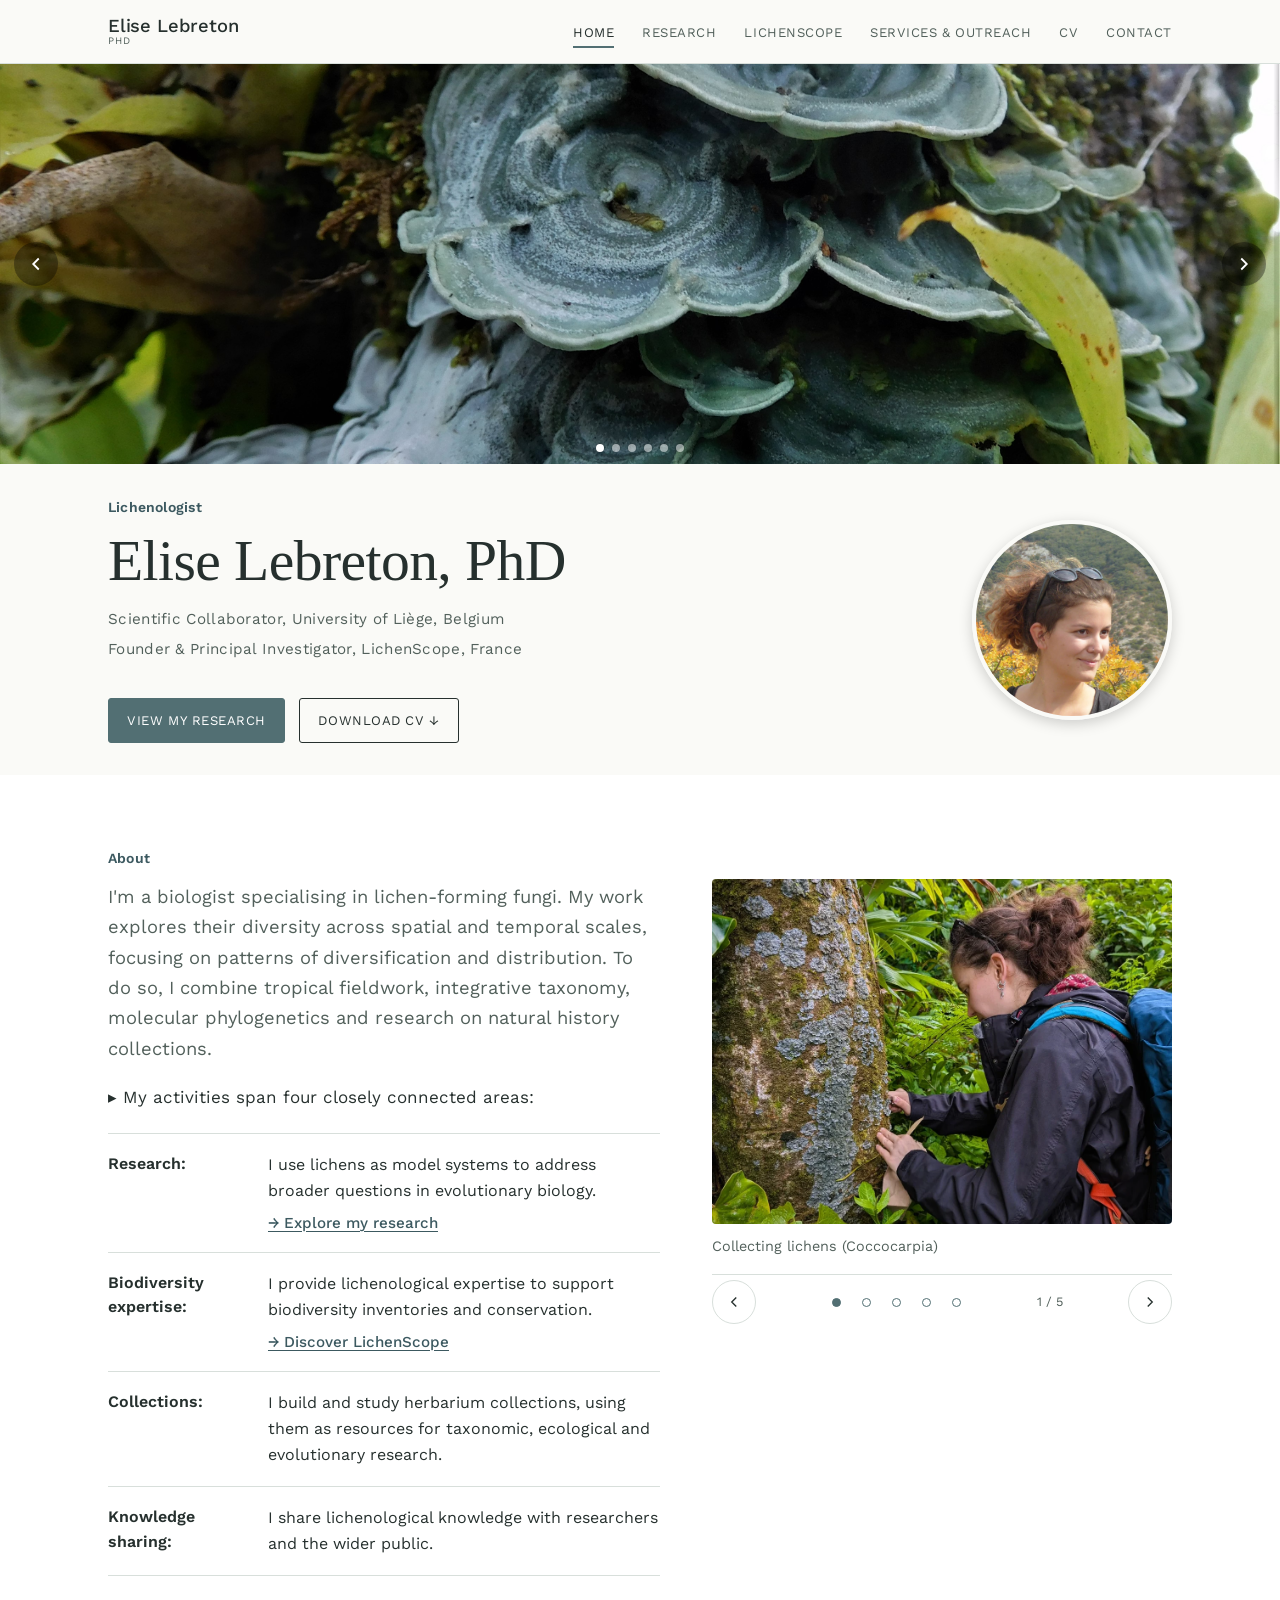
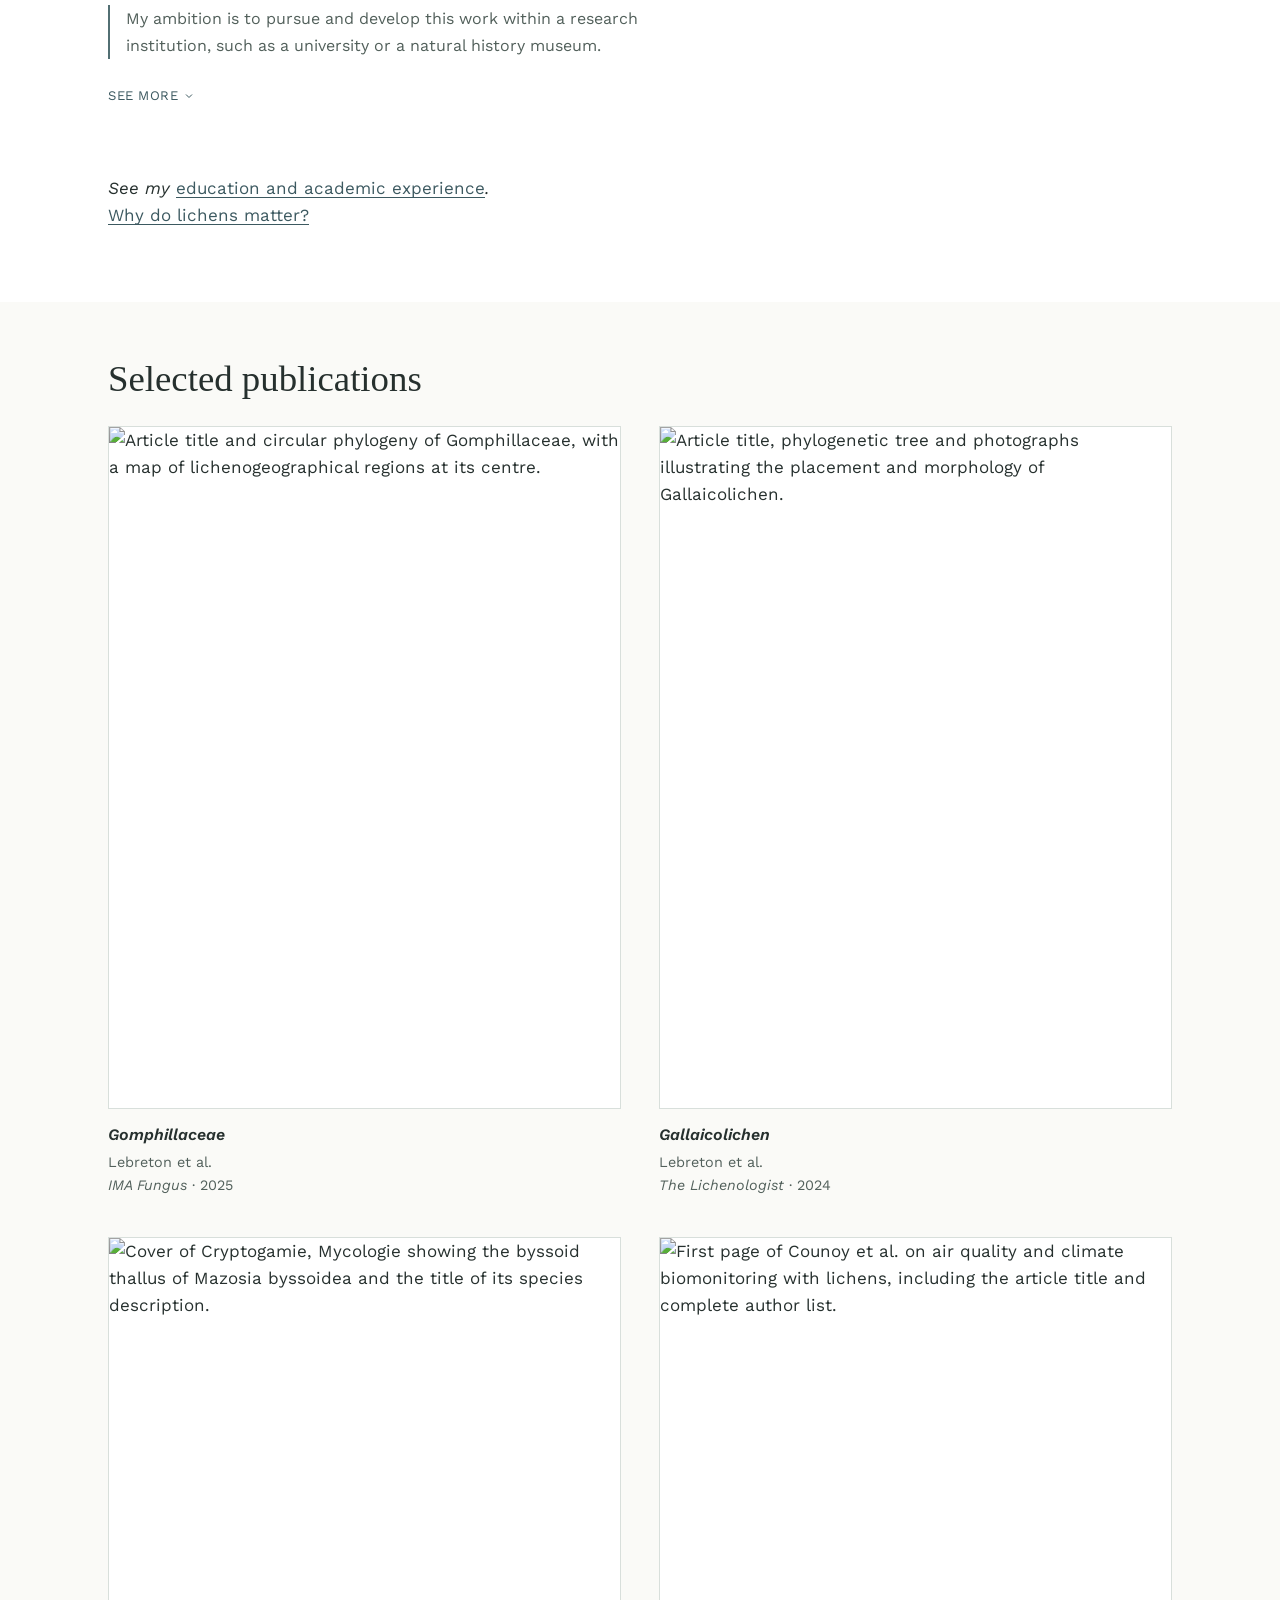
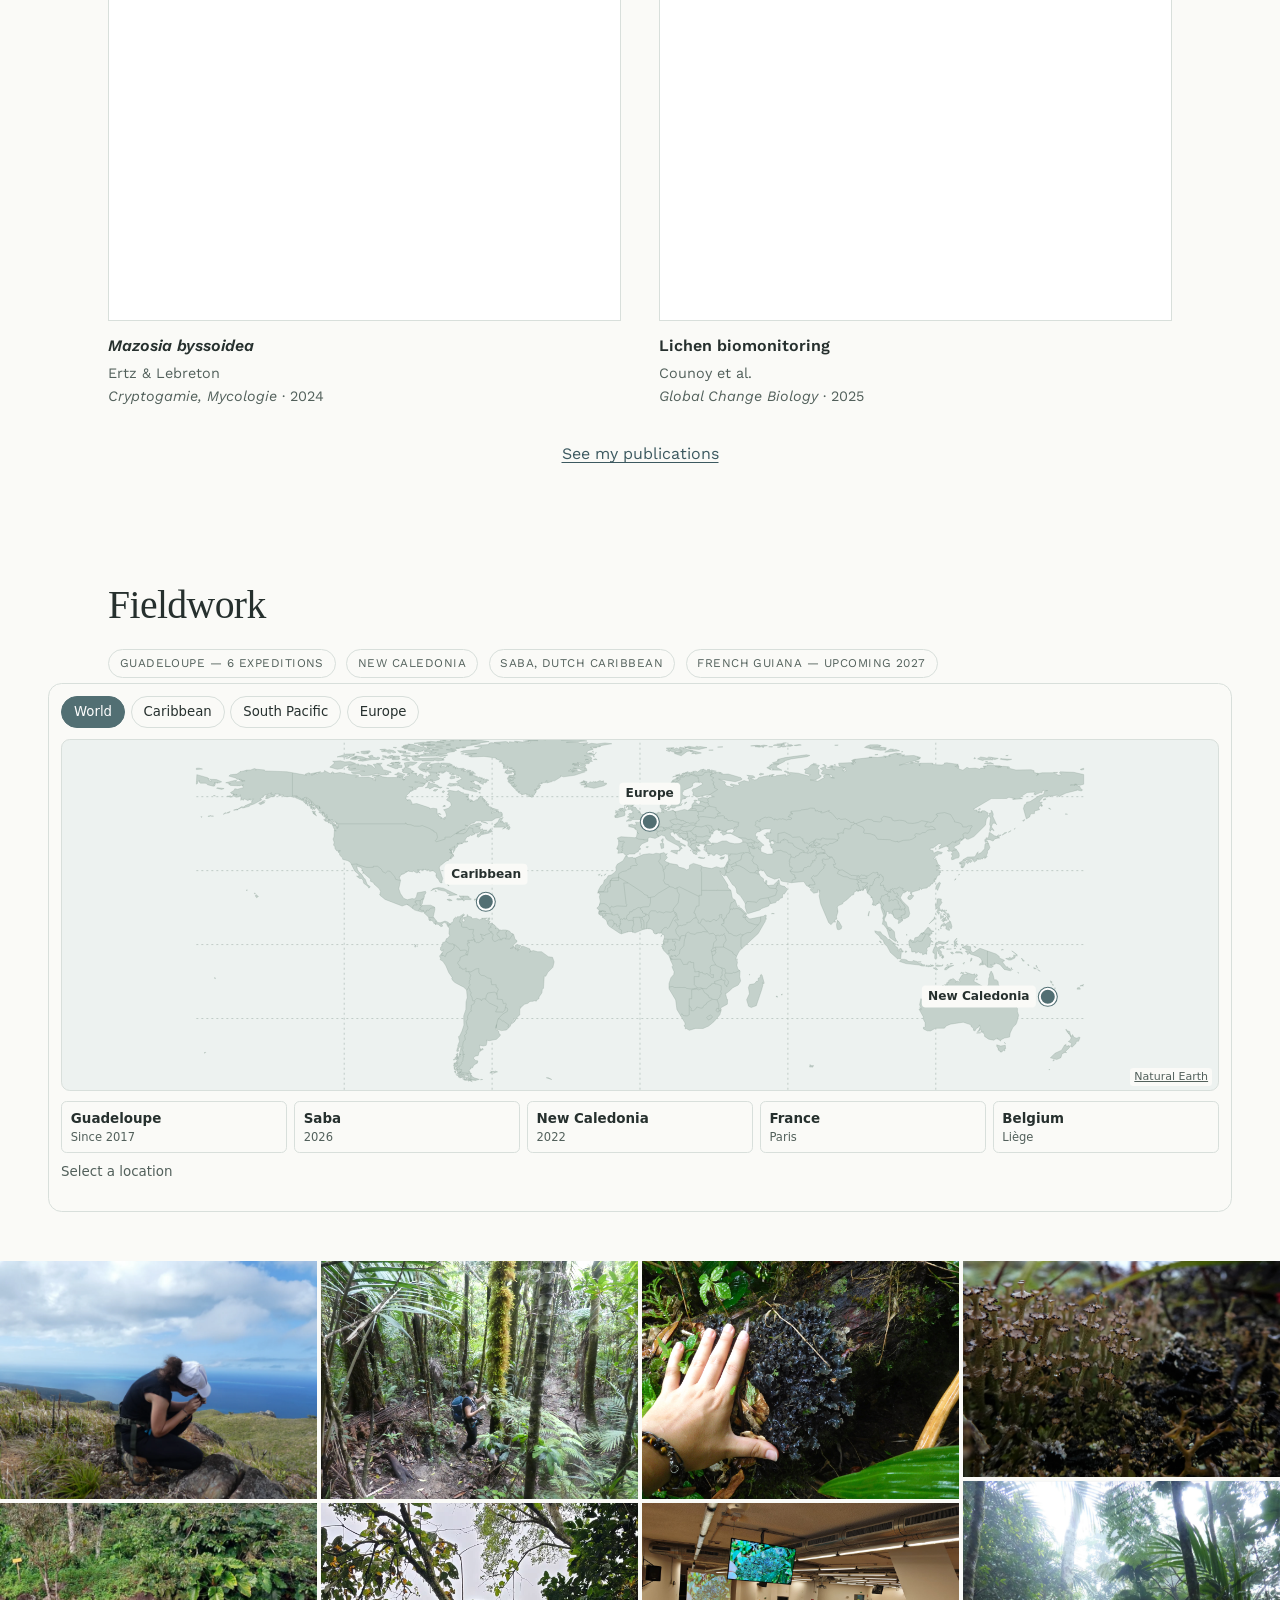
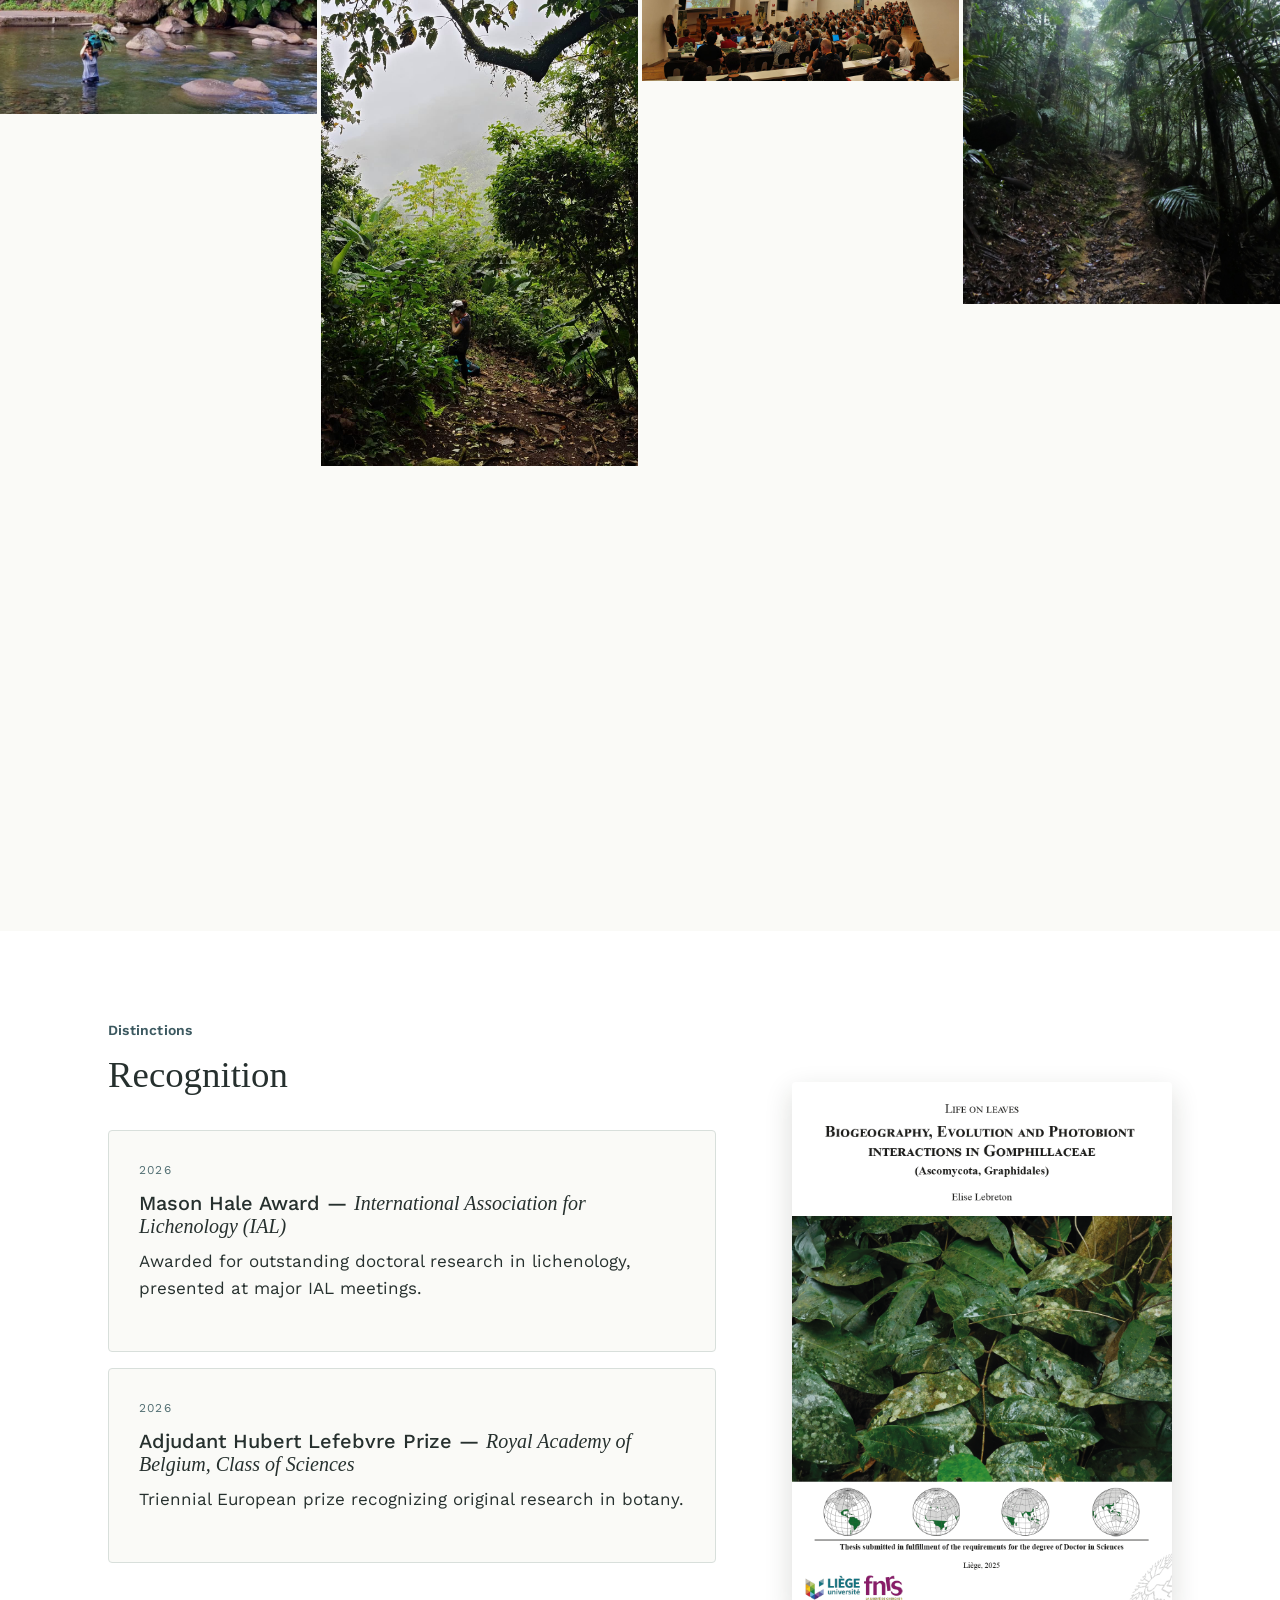
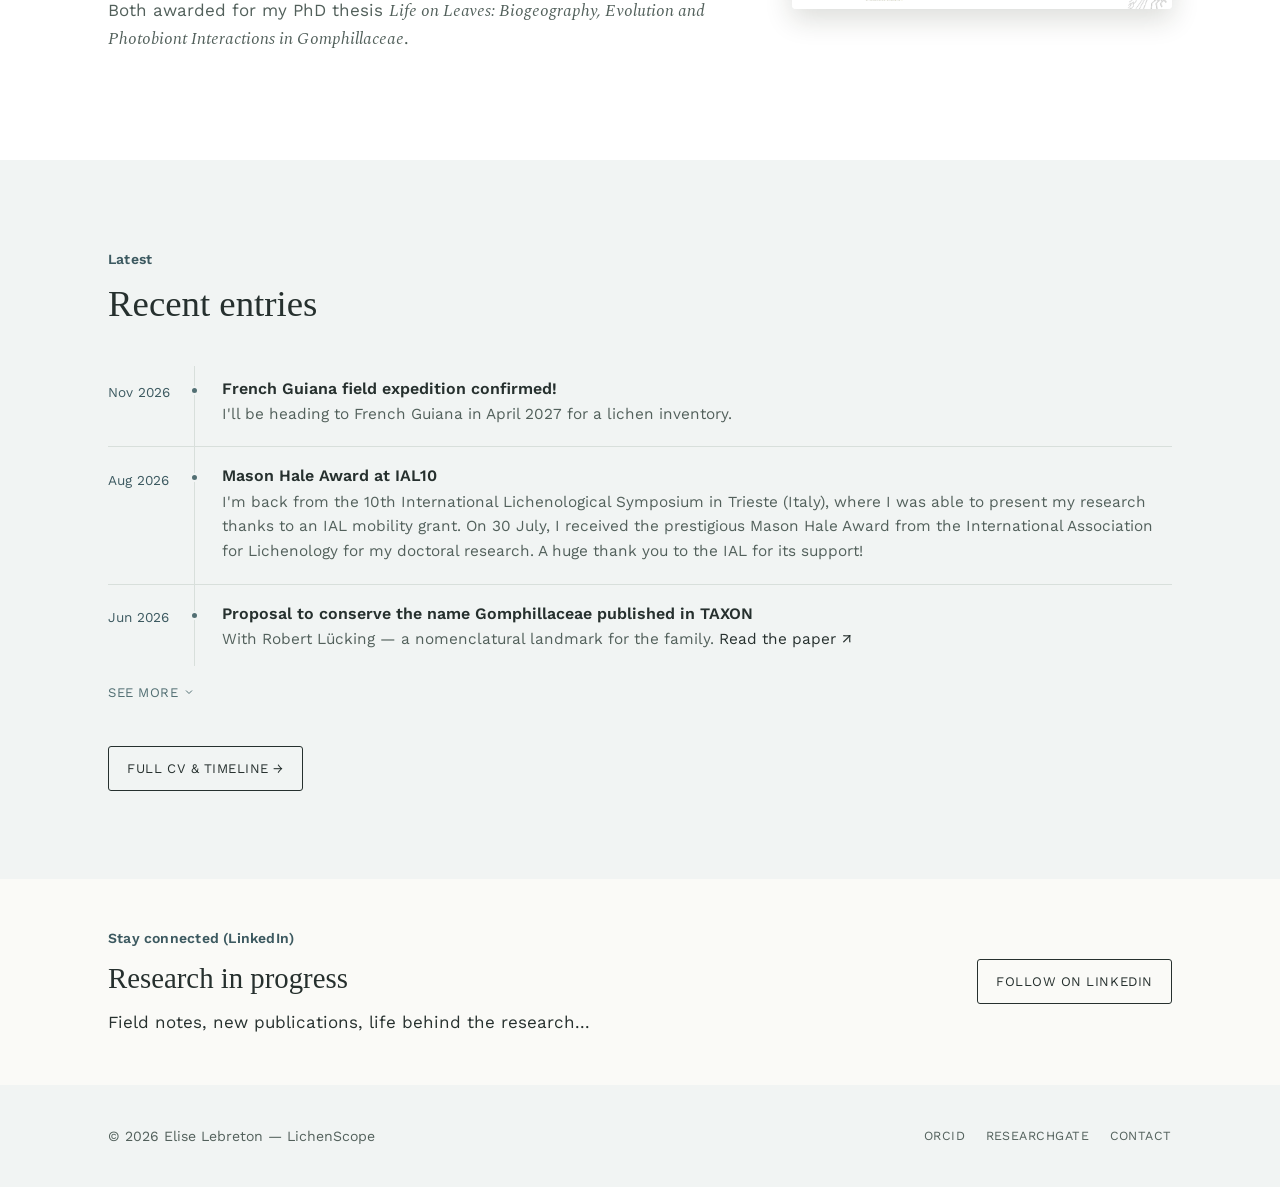
==== commit e172ded7: "Add files via upload" ====
--- a/index.html
+++ b/index.html
@@ -624,8 +624,9 @@
   }
 
   /* ===== ILLUSTRATED AREAS OF EXPERTISE ===== */
-  .expertise-overview { padding-bottom: 0; }
-  .expertise-overview .expertise-title {
+  .expertise-overview, .fieldwork-section { padding-bottom: 0; }
+  .expertise-overview .expertise-title,
+  .fieldwork-section .expertise-title {
     font-size: clamp(1.8rem, 3.1vw, 2.55rem);
     letter-spacing: -0.015em;
   }
@@ -809,6 +810,11 @@
   }
   .about-copy h2 { margin-bottom: 1rem; }
   .about-copy .lede { line-height: 1.65; }
+  .about-copy .about-areas { margin-bottom: 1.5rem; }
+  .about-copy .about-areas a {
+    text-decoration: underline;
+    text-underline-offset: .2em;
+  }
   .about-details {
     display: grid;
     grid-template-rows: 0fr;
@@ -1025,6 +1031,125 @@
 @media (max-width: 760px) {
   .field-photo-section { padding: 32px 0 48px; }
   .field-photo-wall { columns: 2; }
+}
+</style>
+<style>
+
+/* About: aligned headings, quiet rules, and readable text. */
+.about-section .about-copy .about-areas {
+  margin: 1.35rem 0 0;
+  padding: 0;
+}
+.about-section .about-areas > li {
+  display: grid;
+  grid-template-columns: 8.8rem minmax(0, 1fr);
+  column-gap: 1.2rem;
+  align-items: start;
+  padding: 1.1rem 0;
+  border-bottom: 1px solid var(--line);
+}
+.about-section .about-areas > li:first-child {
+  border-top: 1px solid var(--line);
+}
+.about-section .about-area-heading {
+  font-family: var(--body);
+  font-size: 1rem;
+  font-weight: 600;
+  line-height: 1.55;
+  color: var(--forest);
+}
+.about-section .about-area-text {
+  min-width: 0;
+  font-size: 1rem;
+  line-height: 1.65;
+  color: var(--ink);
+}
+.about-section .about-areas .about-area-text a {
+  display: block;
+  width: fit-content;
+  max-width: 100%;
+  margin-top: .45rem;
+  font-size: .95rem;
+  font-weight: 500;
+  line-height: 1.5;
+  color: var(--accent-deep);
+  text-decoration: underline;
+  text-decoration-thickness: 1px;
+  text-underline-offset: .2em;
+}
+.about-section .about-areas .about-area-text a:hover {
+  color: var(--ink);
+}
+.about-section .about-areas .about-area-text a:focus-visible {
+  outline: 2px solid var(--accent);
+  outline-offset: 4px;
+}
+.about-section .about-copy .about-ambition {
+  margin: 1.8rem 0 1.3rem;
+  padding-left: 1rem;
+  border-left: 2px solid var(--accent);
+  color: var(--ink-soft);
+  font-size: 1rem;
+  line-height: 1.7;
+}
+@media (max-width: 620px) {
+  .about-section .about-areas > li {
+    grid-template-columns: minmax(0, 1fr);
+    row-gap: .4rem;
+    padding: 1rem 0;
+  }
+}
+</style>
+<style id="publication-preview-styles">
+
+/* Publication images remain complete, with their original titles and authors. */
+.publication-selection h2 { margin-bottom: 1.6rem; }
+.publication-preview-grid {
+  display: grid;
+  grid-template-columns: repeat(2, minmax(0, 1fr));
+  column-gap: clamp(1.25rem, 3vw, 2.5rem);
+  row-gap: 2.5rem;
+}
+.publication-preview { min-width: 0; margin: 0; }
+.publication-cover {
+  display: flex;
+  width: 100%;
+  aspect-ratio: 3 / 4;
+  align-items: center;
+  justify-content: center;
+  background: #ffffff;
+  border: 1px solid var(--line);
+}
+.publication-cover img {
+  display: block;
+  width: 100%;
+  height: 100%;
+  object-fit: contain;
+}
+.publication-cover:hover { border-color: var(--accent); }
+.publication-cover:focus-visible {
+  outline: 2px solid var(--accent);
+  outline-offset: 5px;
+}
+.publication-preview figcaption { margin-top: .9rem; }
+.publication-preview h3 {
+  margin: 0 0 .3rem;
+  font-family: var(--body);
+  font-size: 1rem;
+  font-weight: 600;
+  line-height: 1.4;
+}
+.publication-preview h3 i { font-family: inherit; font-weight: inherit; }
+.publication-preview figcaption p {
+  margin: 0;
+  color: var(--ink-soft);
+  font-size: .9rem;
+  line-height: 1.6;
+}
+.publication-preview figcaption em { font-family: inherit; }
+.publication-selection .expertise-publications { margin-top: 1.8rem; }
+@media (max-width: 600px) {
+  .publication-preview-grid { grid-template-columns: minmax(0, 1fr); row-gap: 2rem; }
 }
 </style>
 </head>
@@ -1090,9 +1215,28 @@
     <div class="container about-layout">
       <div class="about-copy">
         <p class="eyebrow">About</p>
-        <h2 id="about-title">Exploring lichen diversity</h2>
-        <p class="lede">I'm a lichenologist and evolutionary biologist interested in the processes shaping the diversification and global distribution of lichen-forming fungi. I combine tropical fieldwork, integrative taxonomy, molecular phylogenetics and research on natural history collections to investigate these processes.</p>
-        <p>My work also contributes to species inventories, curated biodiversity datasets and environmental biomonitoring.</p>
+        <p class="lede">I'm a biologist specialising in lichen-forming fungi. My work explores their diversity across spatial and temporal scales, focusing on patterns of diversification and distribution. To do so, I combine tropical fieldwork, integrative taxonomy, molecular phylogenetics and research on natural history collections.</p>
+        <p>▸ My activities span four closely connected areas:</p>
+        <ul class="about-areas">
+          <li>
+            <strong class="about-area-heading">Research:</strong>
+            <div class="about-area-text">I use lichens as model systems to address broader questions in evolutionary biology. <a href="research.html">→ Explore my research</a></div>
+          </li>
+          <li>
+            <strong class="about-area-heading">Biodiversity expertise:</strong>
+            <div class="about-area-text">I provide lichenological expertise to support biodiversity inventories and conservation. <a href="lichenscope.html">→ Discover LichenScope</a></div>
+          </li>
+          <li>
+            <strong class="about-area-heading">Collections:</strong>
+            <div class="about-area-text">I build and study herbarium collections, using them as resources for taxonomic, ecological and evolutionary research.</div>
+          </li>
+          <li>
+            <strong class="about-area-heading">Knowledge sharing:</strong>
+            <div class="about-area-text">I share lichenological knowledge with researchers and the wider public.</div>
+          </li>
+        </ul>
+
+        <p class="about-ambition">My ambition is to pursue and develop this work within a research institution, such as a university or a natural history museum.</p>
 
         <div class="about-details" id="about-text" aria-hidden="true" inert>
           <div class="about-details-inner">
@@ -1106,9 +1250,9 @@
           <span>See more</span>
           <svg viewBox="0 0 24 24" fill="none" stroke="currentColor" stroke-width="2" aria-hidden="true"><path d="M6 9l6 6 6-6"/></svg>
         </button>
-     <p class="about-explore">
- See my <a href="cv.html">education and academic experience</a>.
-</p>
+        <p class="about-explore">
+          See my <a href="cv.html">education and academic experience</a>.<br>
+          <a href="lichenscope.html#why-lichens-matter">Why do lichens matter?</a>
         </p>
       </div>
       <div class="about-gallery" id="about-gallery" role="region" aria-roledescription="carousel" aria-label="Research in pictures">
@@ -1164,76 +1308,70 @@
     </div>
   </section>
 
-  <!-- ===== AREAS OF EXPERTISE ===== -->
-  <section class="section expertise-overview" aria-labelledby="expertise-title">
+</div>
+  </section>
+  <!-- ===== SELECTED PUBLICATIONS ===== -->
+  <section class="section section--tight publication-selection" aria-labelledby="selected-publications-title">
     <div class="container">
-      <p class="eyebrow">Research & Expertise</p>
-      <h2 id="expertise-title" class="expertise-title">Understanding lichen diversity across scales</h2>
-      <p class="lede expertise-intro">From field inventories and herbarium collections to evolutionary research, conservation and bioindication</p>
-      <div class="expertise-grid">
-        <svg class="expertise-wave" viewBox="0 0 1200 300" preserveAspectRatio="none" aria-hidden="true" focusable="false">
-          <!-- Separate strokes keep the line clear of the illustrations. -->
-          <path d="M -24.000 160.000 C 20.000 145.000 42.000 92.000 95.000 92.000 C 116.052 92.000 130.249 105.435 142.000 125.233"/>
-          <path d="M 175.000 198.166 C 195.204 243.426 221.911 286.000 280.000 286.000 C 322.213 286.000 353.408 264.134 380.000 233.133"/>
-          <path d="M 506.000 59.447 C 527.950 40.265 553.385 28.000 585.000 28.000 C 621.651 28.000 648.143 44.484 670.000 69.118"/>
-          <path d="M 774.000 231.378 C 800.851 263.305 834.877 286.000 885.000 286.000 C 913.816 286.000 939.806 274.636 965.000 258.389"/>
-          <path d="M 1177.000 146.368 C 1191.800 146.909 1207.413 149.614 1224.000 155.000"/>
-        </svg>
-        <article class="expertise-panel" aria-labelledby="expertise-panel-title-1">
-          <div class="expertise-visual">
-            <img src="assets/img/expertise-fieldwork.png" width="850" height="1199" loading="lazy" decoding="async" alt="Illustration of a lichen-covered branch and a field hand lens">
-          </div>
-          <div class="expertise-copy">
-  <h3 id="expertise-panel-title-1">Fieldwork</h3>
-            <p>Lichen inventories in tropical and temperate ecosystems.</p>
-          </div>
-        </article>
-        <article class="expertise-panel" aria-labelledby="expertise-panel-title-2">
-          <div class="expertise-visual">
-            <img src="assets/img/expertise-taxonomy-collections.png" width="1342" height="1041" loading="lazy" decoding="async" alt="Illustration of a herbarium specimen packet, a stereomicroscope and a yellow lichen">
-          </div>
-          <div class="expertise-copy">
-  <h3 id="expertise-panel-title-2">Taxonomy &amp; collections</h3>
-            <p>Species identification, historical specimens, collection curation.</p>
-          </div>
-        </article>
-        <article class="expertise-panel" aria-labelledby="expertise-panel-title-3">
-          <div class="expertise-visual">
-            <img src="assets/img/expertise-evolution-biogeography.png" width="1246" height="920" loading="lazy" decoding="async" alt="Illustration of a branching phylogeny with four lichens beside a globe">
-          </div>
-          <div class="expertise-copy">
-  <h3 id="expertise-panel-title-3">Evolution &amp; biogeography</h3>
-            <p>Molecular phylogenetics, diversification analyses (including trait- models) and ancestral area reconstruction.</p>
-          </div>
-        </article>
-        <article class="expertise-panel" aria-labelledby="expertise-panel-title-4">
-          <div class="expertise-visual">
-            <img src="assets/img/expertise-biodiversity-bioindication.png" width="1234" height="1285" loading="lazy" decoding="async" alt="Illustration of a species distribution map, a data sheet and a lichen sampling quadrat on a tree trunk">
-          </div>
-          <div class="expertise-copy">
-  <h3 id="expertise-panel-title-4">Biodiversity</h3>
-            <p>Datasets, species checklists, environmental biomonitoring, conservation pre-assessments (RedList).</p>
-          </div>
-        </article>
-      </div>
-      <p class="expertise-transversal"><span>Project development &middot; Grant writing &middot; Teaching &amp; outreach</span></p>
+      <h2 id="selected-publications-title">Selected publications</h2>
+      <div class="publication-preview-grid">
+        <figure class="publication-preview">
+          <a class="publication-cover" href="https://doi.org/10.3897/imafungus.16.144194" target="_blank" rel="noopener noreferrer" aria-label="Read Gomphillaceae, Lebreton et al., 2025">
+            <img src="assets/img/publications/gomphillaceae-2025.jpg" width="1454" height="2048" loading="lazy" decoding="async" alt="Article title and circular phylogeny of Gomphillaceae, with a map of lichenogeographical regions at its centre.">
+          </a>
+          <figcaption>
+            <h3><i>Gomphillaceae</i></h3>
+            <p>Lebreton et al.<br><em>IMA Fungus</em> · 2025</p>
+          </figcaption>
+        </figure>
+        <figure class="publication-preview">
+          <a class="publication-cover" href="https://doi.org/10.1017/S0024282924000124" target="_blank" rel="noopener noreferrer" aria-label="Read Gallaicolichen, Lebreton et al., 2024">
+            <img src="assets/img/publications/gallaicolichen-2024.jpg" width="1535" height="2048" loading="lazy" decoding="async" alt="Article title, phylogenetic tree and photographs illustrating the placement and morphology of Gallaicolichen.">
+          </a>
+          <figcaption>
+            <h3><i>Gallaicolichen</i></h3>
+            <p>Lebreton et al.<br><em>The Lichenologist</em> · 2024</p>
+          </figcaption>
+        </figure>
+        <figure class="publication-preview">
+          <a class="publication-cover" href="https://doi.org/10.5252/cryptogamiemycologie2024v45a1" target="_blank" rel="noopener noreferrer" aria-label="Read Mazosia byssoidea, Ertz &amp; Lebreton, 2024">
+            <img src="assets/img/publications/mazosia-byssoidea-2024.jpg" width="1448" height="2048" loading="lazy" decoding="async" alt="Cover of Cryptogamie, Mycologie showing the byssoid thallus of Mazosia byssoidea and the title of its species description.">
+          </a>
+          <figcaption>
+            <h3><i>Mazosia byssoidea</i></h3>
+            <p>Ertz &amp; Lebreton<br><em>Cryptogamie, Mycologie</em> · 2024</p>
+          </figcaption>
+        </figure>
+        <figure class="publication-preview">
+          <a class="publication-cover" href="https://doi.org/10.1111/gcb.70632" target="_blank" rel="noopener noreferrer" aria-label="Read Lichen biomonitoring, Counoy et al., 2025">
+            <img src="assets/img/publications/lichen-biomonitoring-2025.jpg" width="1558" height="2048" loading="lazy" decoding="async" alt="First page of Counoy et al. on air quality and climate biomonitoring with lichens, including the article title and complete author list.">
+          </a>
+          <figcaption>
+            <h3>Lichen biomonitoring</h3>
+            <p>Counoy et al.<br><em>Global Change Biology</em> · 2025</p>
+          </figcaption>
+        </figure>
+      </div>
       <p class="expertise-publications">
         <a href="research.html#publications">See my publications</a>
       </p>
-
-      <div style="margin-top:2.4em; padding-top:2em; border-top:1px solid var(--line)">
-        <span class="eyebrow" style="margin-bottom:.6em">Field sites</span>
+    </div>
+  </section>
+
+  <!-- ===== FIELDWORK ===== -->
+  <section class="section section--tight fieldwork-section" aria-labelledby="fieldwork-title">
+    <div class="container">
+      <h2 id="fieldwork-title" class="expertise-title">Fieldwork</h2>
         <div>
           <span class="tag">Guadeloupe — 6 expeditions</span>
           <span class="tag">New Caledonia</span>
           <span class="tag">Saba, Dutch Caribbean</span>
           <span class="tag">French Guiana — upcoming 2027</span>
         </div>
-      </div>
     </div>
-  </section>
 <iframe
   id="expeditions-map"
+  src="expeditions-map.html"
   title="Interactive map of field expeditions"
   loading="lazy"
   style="display: block; width: 100%; height: 520px; border: 0;">
@@ -1251,8 +1389,8 @@
     }
   });
 
-  expeditionFrame.srcdoc = "\u003c!doctype html>\n\u003chtml lang=\"en\">\n\u003chead>\u003cbase href=\"https://lichenscope.github.io/\">\n\u003cmeta charset=\"utf-8\">\n\u003cmeta name=\"viewport\" content=\"width=device-width, initial-scale=1\">\n\u003ctitle>Field expeditions | Elise Lebreton\u003c/title>\n\u003cstyle>\n  :root {\n    --ink: #24382e;\n    --muted: #485a4e;\n    --surface: #f8f6ee;\n    --ocean: #e2ebe5;\n    --land: #b5c6a3;\n    --coast: #899e81;\n    --green: #2c5843;\n    --line: #c6d0be;\n    color-scheme: light;\n  }\n\n  * { box-sizing: border-box; }\n  body {\n    margin: 0;\n    color: var(--ink);\n    font: 0.9rem/1.45 \"Work Sans\", system-ui, sans-serif;\n  }\n\n  button { font: inherit; color: inherit; cursor: pointer; }\n  button:focus-visible, a:focus-visible {\n    outline: 2px solid #8b4e18;\n    outline-offset: 3px;\n  }\n\n  .widget {\n    max-width: 74rem;\n    margin: 0 auto;\n    padding: 0.75rem;\n    border: 1px solid var(--line);\n    border-radius: 0.85rem;\n    background: var(--surface);\n  }\n\n  .views {\n    display: flex;\n    flex-wrap: wrap;\n    gap: 0.35rem;\n    margin: 0 0 0.65rem;\n  }\n\n  .views button {\n    padding: 0.34rem 0.75rem;\n    border: 1px solid var(--line);\n    border-radius: 99rem;\n    background: transparent;\n    font-size: 0.83rem;\n  }\n\n  .views button[aria-pressed=\"true\"] {\n    border-color: var(--green);\n    background: var(--green);\n    color: white;\n  }\n\n  .map {\n    position: relative;\n    height: clamp(15rem, 38vw, 22rem);\n    border: 1px solid var(--line);\n    border-radius: 0.55rem;\n    overflow: hidden;\n    background: var(--ocean);\n  }\n\n  .map svg, .markers {\n    position: absolute;\n    inset: 0;\n    width: 100%;\n    height: 100%;\n  }\n\n  .land {\n    fill: var(--land);\n    fill-rule: evenodd;\n    stroke: var(--coast);\n    stroke-width: 0.3;\n    stroke-linejoin: round;\n  }\n\n  .borders {\n    fill: none;\n    stroke: var(--coast);\n    stroke-width: 0.3;\n    stroke-linejoin: round;\n  }\n\n  .graticule {\n    fill: none;\n    stroke: #a9b8ad;\n    stroke-width: 0.65;\n    stroke-dasharray: 2 3;\n    vector-effect: non-scaling-stroke;\n  }\n\n  .marker {\n    position: absolute;\n    transform: translate(-50%, -50%);\n    display: grid;\n    width: 2.4rem;\n    height: 2.4rem;\n    place-items: center;\n    padding: 0;\n    border: 0;\n    border-radius: 50%;\n    background: transparent;\n  }\n\n  .marker::before {\n    content: \"\";\n    width: 0.88rem;\n    height: 0.88rem;\n    border: 2px solid white;\n    border-radius: 50%;\n    background: var(--green);\n    box-shadow: 0 0 0 1px var(--green);\n  }\n\n  .marker:hover::before, .marker[aria-pressed=\"true\"]::before {\n    background: #a45f21;\n    box-shadow: 0 0 0 1px #8b4e18;\n  }\n\n  .marker-label {\n    position: absolute;\n    bottom: calc(100% - 0.14rem);\n    left: 50%;\n    transform: translateX(-50%);\n    padding: 0.12rem 0.4rem;\n    border-radius: 0.25rem;\n    background: var(--surface);\n    white-space: nowrap;\n    font-size: 0.76rem;\n    font-weight: 650;\n    pointer-events: none;\n  }\n\n  .marker--label-left .marker-label {\n    right: calc(50% + 0.75rem);\n    bottom: 50%;\n    left: auto;\n    transform: translateY(50%);\n  }\n\n  .marker--label-right .marker-label {\n    right: auto;\n    bottom: 50%;\n    left: calc(50% + 0.75rem);\n    transform: translateY(50%);\n  }\n\n  .credit {\n    position: absolute;\n    right: 0.35rem;\n    bottom: 0.25rem;\n    padding: 0.05rem 0.27rem;\n    border-radius: 0.2rem;\n    background: var(--surface);\n    color: var(--muted);\n    font-size: 0.69rem;\n  }\n\n  .expedition-list {\n    display: grid;\n    grid-template-columns: repeat(3, minmax(0, 1fr));\n    gap: 0.4rem;\n    padding: 0;\n    margin: 0.65rem 0 0;\n    list-style: none;\n  }\n\n  .expedition-list button {\n    width: 100%;\n    height: 100%;\n    padding: 0.45rem 0.55rem;\n    border: 1px solid var(--line);\n    border-radius: 0.35rem;\n    background: transparent;\n    text-align: left;\n    font-size: 0.84rem;\n    font-weight: 650;\n  }\n\n  .expedition-list button:hover, .expedition-list button[aria-pressed=\"true\"] {\n    border-color: var(--green);\n    background: var(--ocean);\n  }\n\n  .expedition-list small {\n    display: block;\n    color: var(--muted);\n    font-size: 0.72rem;\n    font-weight: 400;\n  }\n\n  .details {\n    display: block;\n    min-height: 2.75em;\n    margin: 0.55rem 0 0;\n    color: var(--muted);\n    font-size: 0.84rem;\n  }\n\n  .expedition-photos {\n    margin: 0.35rem 0 0;\n  }\n\n  .expedition-photo {\n    height: clamp(11rem, 52vw, 24rem);\n    border-radius: 0.55rem;\n    overflow: hidden;\n    background: var(--ocean);\n  }\n\n  .expedition-photo img {\n    display: block;\n    width: 100%;\n    height: 100%;\n    object-fit: contain;\n  }\n\n  .photo-controls:not([hidden]) {\n    display: flex;\n    flex-wrap: wrap;\n    align-items: center;\n    justify-content: center;\n    gap: 0.5rem 0.75rem;\n    margin-top: 0.5rem;\n    font-size: 0.84rem;\n  }\n\n  .photo-controls button {\n    min-height: 2.75rem;\n    padding: 0.35rem 0.65rem;\n    border: 1px solid var(--line);\n    border-radius: 0.35rem;\n    background: transparent;\n  }\n\n  @media (min-width: 640px) {\n    .expedition-list { grid-template-columns: repeat(5, minmax(0, 1fr)); }\n  }\n\n  @media (max-width: 420px) {\n    .widget { padding: 0.55rem; }\n    .expedition-list { gap: 0.3rem; }\n    .expedition-list button { padding-inline: 0.35rem; }\n    .marker-label { font-size: 0.69rem; }\n  }\n\u003c/style>\n\u003cstyle>\n:root { --ink:#26302e; --muted:#52605b; --surface:#fafaf7; --ocean:#edf2f0;\n--land:#c4d1cb; --coast:#8d9f97; --green:#526f73; --line:#d8dfdb; }\n.graticule { stroke:#a9b8b2; }\n.marker:hover::before,.marker[aria-pressed=\"true\"]::before { background:#af7b28;box-shadow:0 0 0 1px #af7b28; }\nbutton:focus-visible,a:focus-visible { outline-color:#3c5960; }\n\u003c/style>\u003c/head>\n\u003cbody>\n\u003cmain class=\"widget\" aria-label=\"Field expedition map\">\n  \u003cdiv class=\"views\" role=\"group\" aria-label=\"Map view\">\n    \u003cbutton type=\"button\" data-view=\"world\" aria-pressed=\"true\">World\u003c/button>\n    \u003cbutton type=\"button\" data-view=\"caribbean\" aria-pressed=\"false\">Caribbean\u003c/button>\n    \u003cbutton type=\"button\" data-view=\"pacific\" aria-pressed=\"false\">South Pacific\u003c/button>\n    \u003cbutton type=\"button\" data-view=\"europe\" aria-pressed=\"false\">Europe\u003c/button>\n  \u003c/div>\n\n  \u003cdiv class=\"map\" aria-label=\"Fieldwork and research locations\">\n    \u003csvg id=\"basemap\" viewBox=\"0 7 360 142\" aria-hidden=\"true\" xmlns=\"http://www.w3.org/2000/svg\">\n      \u003cdefs>\n        \u003c!-- Natural Earth 1:50m land and land boundaries, projected from longitude and latitude. -->\n        \u003cpath id=\"land-world\" vector-effect=\"non-scaling-stroke\" d=\"M360.00,106.17 359.56,106.64 359.93,106.74 358.50,106.79ZM323.18,101.95 323.76,104.35 324.47,104.23 325.29,104.94 325.43,106.41 325.91,106.91 326.38,108.98 328.76,110.29 329.70,112.44 329.97,112.55 330.02,112.17 330.62,112.37 330.84,113.46 331.83,114.12 333.16,115.96 333.12,117.19 333.62,118.67 332.94,121.43 332.47,122.44 331.29,123.58 330.20,125.83 329.93,127.53 327.88,127.93 326.22,128.73 326.40,129.15 325.40,128.54 325.48,128.24 324.72,128.34 325.12,128.09 324.89,127.90 323.54,128.82 321.42,128.36 319.78,127.25 319.73,126.37 318.97,125.58 319.28,125.38 318.18,125.61 318.51,125.02 318.09,124.17 317.69,125.14 316.88,125.24 317.39,124.91 317.93,123.58 317.78,122.58 317.24,123.63 316.43,124.03 315.97,124.98 315.65,124.94 315.12,124.59 315.45,124.58 315.22,123.96 314.30,123.17 314.23,122.55 311.14,121.50 305.92,122.30 304.24,123.02 303.51,123.92 299.85,123.97 297.86,125.05 296.52,124.99 295.01,124.26 294.99,123.52 295.36,123.64 295.68,123.19 295.70,121.69 295.08,120.56 294.86,119.14 293.18,116.18 293.84,116.50 293.45,115.60 294.22,116.29 293.42,114.44 294.02,111.88 294.14,112.48 296.71,110.65 297.41,110.72 301.00,109.60 302.35,108.11 302.26,107.14 302.97,106.44 303.56,107.52 303.87,106.92 303.61,106.22 304.77,106.40 304.40,106.30 304.44,105.49 305.06,105.44 304.84,105.16 305.36,105.12 305.18,104.71 305.63,104.26 306.02,104.49 306.05,103.98 306.57,104.16 306.90,103.74 307.46,104.03 308.20,104.75 308.07,105.33 308.58,104.77 309.63,105.14 309.85,104.83 309.38,104.39 310.62,102.43 311.29,102.07 312.71,102.12 312.67,101.65 311.96,101.18 315.03,102.19 315.92,101.83 315.70,102.21 316.08,102.42 316.54,101.96 316.95,102.35 316.46,103.23 315.93,103.30 315.45,104.92 319.01,106.90 319.25,107.33 320.51,107.62 321.41,106.07 321.47,103.80 321.93,102.74 321.69,102.35 322.46,100.71ZM358.28,107.37 358.67,108.08 357.32,108.08 357.50,107.54ZM344.20,110.25 346.97,112.32 344.93,111.29ZM307.73,89.15 308.69,88.43 308.26,89.27 308.90,89.78 307.89,89.70 308.43,90.89 307.69,90.24 307.43,88.86 308.04,87.80ZM249.18,139.11 250.56,139.20 249.76,139.43 250.12,139.70 248.81,139.70 249.00,138.66ZM243.37,9.30 242.52,9.18 244.58,8.80 245.44,9.07ZM237.96,9.88 237.01,9.53 239.26,9.66ZM154.57,19.08 154.60,19.35 153.78,19.55 151.96,19.51 152.38,19.09ZM339.75,99.27 340.82,99.86 339.80,99.76ZM297.31,81.56 299.22,79.52 299.55,78.69 299.69,79.50ZM302.50,78.38 303.16,78.46 303.12,78.71 301.95,79.56 301.92,78.15ZM303.13,80.94 302.40,80.18 303.26,79.01 303.57,79.22ZM304.57,78.66 305.03,78.79 305.27,79.69 304.99,79.63 305.03,79.97 304.33,78.46ZM305.24,77.47 305.74,78.95 305.03,78.66 304.29,77.43ZM300.70,76.52 301.52,76.87 301.24,77.78 300.34,76.59ZM335.96,96.69 335.34,96.72 334.73,95.44ZM332.97,94.76 332.28,93.58 330.83,92.57 333.02,94.11ZM318.54,98.27 317.65,98.39 318.08,97.57 318.77,97.39 318.99,97.70ZM309.75,92.87 310.57,93.13 310.81,93.86 309.84,93.33 308.52,93.45 308.13,93.16 307.90,93.50 308.20,92.87ZM306.86,93.09 307.23,93.63 306.69,93.82 306.06,93.42 306.09,93.11ZM302.78,98.61 301.04,98.94 299.81,98.70 300.61,98.24 302.32,98.63 302.92,98.11ZM300.01,99.37 300.80,100.11 300.26,100.24 298.96,99.52ZM298.24,98.32 298.93,98.30 299.13,98.67 296.79,99.01 297.16,98.37 297.97,98.73 298.23,98.59 297.76,98.15ZM296.64,98.61 296.59,98.89 295.86,98.79 296.40,98.20ZM295.45,98.16 295.70,98.41 295.14,98.85 294.47,98.17ZM286.05,91.67 286.37,92.46 286.82,92.57 286.67,93.07 286.00,92.82 285.79,92.18 285.13,92.04 285.46,91.57ZM202.62,31.38 203.32,31.55 202.00,32.07 202.19,31.85 201.86,31.50ZM201.61,11.40 204.90,12.24 202.80,12.72 202.43,12.68 202.69,12.45 200.93,12.54 201.65,12.08 200.23,11.52ZM242.17,9.17 241.05,9.58 239.29,9.43ZM227.44,9.15 228.68,9.37 224.90,9.39ZM230.28,9.07 231.70,9.31 228.39,9.90 226.64,9.70ZM230.27,20.81 228.91,21.26 228.28,20.96 228.95,20.49ZM240.45,20.07 239.72,20.29 238.47,19.73 239.05,19.54ZM250.67,16.90 249.92,16.92 250.35,16.52 251.63,16.78ZM272.68,10.31 271.07,10.02 273.80,10.10ZM293.39,15.60 292.78,15.90 291.50,15.65ZM321.01,16.00 320.10,15.82 320.94,15.74ZM203.85,54.46 205.79,54.88 206.32,54.68 206.17,54.98 204.80,55.07 203.59,54.74ZM203.42,51.04 204.58,51.98 202.87,51.13ZM214.46,54.41 213.94,54.71 214.05,55.01 213.01,55.43 212.32,55.05 212.94,54.61ZM199.08,32.16 198.15,33.08 198.14,32.44ZM192.57,34.21 191.86,35.23 190.98,34.28 191.63,34.04 191.82,34.30 192.22,33.88ZM190.65,34.39 190.62,34.95 189.86,34.64ZM183.15,50.21 183.46,50.30 183.07,50.70 182.37,50.43ZM1.12,18.42 2.50,18.78 0.00,19.01 0.00,18.46ZM121.15,141.27 122.21,141.64 120.47,142.24ZM142.90,144.07 144.20,144.76 141.98,144.01ZM106.23,133.35 105.61,133.23 105.96,131.80 106.58,132.19 106.21,132.59 106.56,132.94ZM119.71,141.46 120.73,141.43 119.62,142.15 119.04,142.06 119.76,141.77 119.42,141.71 119.75,141.64 119.43,141.36ZM105.52,139.15 105.41,140.01 105.28,139.42 104.93,139.85 104.45,139.79 105.10,138.73ZM107.01,134.78 106.60,134.77 106.74,134.35 107.22,134.51ZM118.20,40.91 115.51,40.11 117.14,40.29ZM118.89,44.06 119.26,44.25 119.70,43.69 120.17,44.03 119.33,44.41 118.55,44.28 118.59,43.83 119.51,42.99 119.51,43.73ZM8.54,26.36 11.28,26.69 10.32,27.04 8.21,26.58ZM13.86,29.62 14.41,30.09 13.85,30.24 12.56,29.79ZM16.52,35.02 16.92,35.33 15.10,35.46ZM102.74,71.54 103.79,72.09 102.80,72.29 101.66,71.71ZM113.87,71.56 114.38,71.76 112.80,72.01 112.84,71.50ZM27.10,32.18 27.78,32.42 26.03,33.23 26.21,33.01 25.66,33.08 25.29,32.66 25.88,32.35 26.31,32.69 26.16,32.14ZM27.58,31.64 28.02,31.76 26.62,31.91ZM49.02,34.51 48.19,34.78 48.73,34.04ZM46.43,33.66 47.83,34.52 47.37,34.53 48.02,34.79 47.98,35.27 46.32,34.21 46.76,34.08 46.26,34.04ZM46.63,33.00 47.05,33.12 47.00,33.38 46.67,33.17 46.82,33.53 46.40,33.54 46.02,32.99ZM45.03,32.65 45.32,33.78 44.55,32.75 44.19,32.99 44.55,32.47ZM45.32,31.84 46.18,32.37 45.69,31.97 46.09,32.63 45.56,32.94 45.08,31.65ZM44.27,31.76 45.05,31.98 44.66,32.23 45.07,32.52 44.09,32.55 43.43,32.03ZM51.45,37.06 51.32,37.71 50.82,37.01 50.97,36.72ZM47.34,35.87 47.83,36.04 47.47,36.35 48.33,35.86 47.99,36.73 47.25,36.69 47.57,36.66 46.90,35.99ZM48.25,36.80 48.37,37.08 48.03,37.12 48.54,37.30 48.78,37.85 47.45,36.86ZM116.19,43.53 117.98,43.58 117.20,44.03 117.02,43.68 116.43,43.79 115.60,43.31 116.01,42.94ZM107.49,49.01 108.10,48.94 105.97,49.36 107.73,48.85ZM331.92,94.30 332.41,94.34 332.08,95.46 330.47,96.26 329.65,96.29 328.34,95.67 329.83,95.52 330.09,95.01 330.18,95.52 330.90,95.45 331.67,94.88 331.59,94.20ZM307.30,98.42 305.41,99.28 304.43,100.15 303.60,100.27 303.71,99.61 305.18,98.65ZM325.04,130.79 326.32,131.16 328.22,130.85 328.34,132.22 328.21,131.97 328.02,132.26 327.98,133.16 327.30,132.79 326.87,133.61 326.04,133.55 326.21,133.32 325.49,132.93 325.20,132.23 325.52,132.35 324.77,131.39 324.72,130.67ZM276.53,8.92 277.86,9.30 277.11,9.39 277.42,9.68 277.18,9.76 273.87,9.99 271.52,9.64 273.36,8.97ZM277.67,9.84 278.02,9.98 277.65,10.24 278.60,9.95 279.95,10.15 279.68,10.68 279.04,10.71 279.93,11.04 277.56,11.17 273.07,10.50 274.99,9.90ZM282.88,10.75 282.41,11.16 283.80,10.85 285.34,11.41 279.29,11.96 281.59,10.65ZM320.05,14.17 320.82,14.37 321.49,13.86 325.36,14.47 324.02,14.96 322.82,14.73 322.94,14.29 322.31,14.31 322.20,14.61 323.13,15.03 319.68,15.04 319.10,15.34 316.95,14.67 318.21,13.89ZM322.18,16.10 323.49,16.75 319.69,16.57ZM326.80,14.63 330.82,14.84 329.05,15.23 326.15,14.80 326.44,14.44ZM353.27,124.93 354.32,125.25 354.72,126.84 355.54,127.20 355.46,126.48 356.11,127.65 357.27,127.99 358.01,127.55 358.54,127.69 357.91,129.24 357.08,129.22 356.84,130.16 355.31,131.61 354.64,131.29 355.16,130.11 353.76,129.32 354.60,128.79 354.93,127.80 354.59,127.10 354.93,127.08 354.48,126.94 354.19,126.49 354.40,126.60 354.39,126.24 353.91,125.91 354.05,126.36 353.41,125.54 353.63,125.32 353.31,125.44 352.71,124.46 353.04,124.43ZM353.12,131.28 353.95,130.92 353.80,131.27 354.37,131.10 354.22,131.85 352.53,133.46 353.09,133.84 352.04,133.70 352.18,133.90 351.24,134.26 350.78,135.87 349.10,136.63 346.49,135.96 348.37,134.08 351.04,132.86 352.27,130.76 352.94,130.52 352.70,130.67ZM306.01,80.68 306.58,82.75 306.19,83.69 305.69,82.74 305.38,83.31 305.67,84.02 305.35,84.40 305.23,83.93 304.93,84.12 304.08,83.60 304.21,82.60 303.67,82.18 303.39,82.59 302.62,82.24 301.96,83.03 302.24,82.05 303.43,81.30 303.85,81.57 303.80,81.95 304.87,81.03 305.50,80.99 305.47,80.24ZM301.10,71.38 302.27,71.54 302.15,72.34 302.52,72.88 301.39,74.68 301.77,75.83 302.21,76.07 302.63,75.68 303.10,76.25 303.32,75.94 303.82,76.16 303.55,76.35 304.14,76.96 304.06,77.43 302.60,76.09 302.60,76.81 301.78,76.06 301.34,76.35 300.64,76.20 300.94,75.35 300.58,75.12 300.44,75.55 300.08,75.15 299.77,73.74 300.37,73.89 300.60,71.49ZM313.47,90.73 314.11,90.85 314.19,92.31 315.09,93.35 317.91,91.48 324.48,93.83 325.77,94.82 325.75,95.40 327.80,96.32 327.81,96.70 326.96,96.93 328.58,99.05 329.20,99.03 329.26,99.50 330.01,99.69 329.87,100.01 330.85,100.24 330.32,100.65 327.77,100.07 326.03,98.08 324.51,97.57 324.14,97.76 323.65,97.46 323.94,97.94 323.61,98.20 322.21,98.20 323.38,98.76 322.65,99.33 321.13,99.22 320.00,98.20 320.12,97.92 318.93,98.26 319.09,97.59 318.75,97.25 319.18,97.19 318.60,96.94 318.86,96.86 318.34,95.68 317.28,94.95 313.97,93.82 313.68,93.48 313.84,93.05 312.97,94.09 312.75,93.29 311.97,92.79 313.19,92.44 313.70,92.62 313.92,92.10 312.31,92.24 311.93,91.56 311.00,91.42 311.26,90.86 312.39,90.36ZM304.89,89.00 303.75,89.69 300.58,89.47 300.19,89.73 300.06,90.56 300.67,91.37 301.58,90.83 303.43,90.78 301.36,91.88 302.29,92.91 302.25,93.62 302.87,94.39 301.59,94.76 301.62,94.09 300.89,93.52 301.05,92.75 300.65,92.67 300.26,92.95 300.43,95.59 299.56,95.61 299.62,94.03 299.47,93.51 298.87,93.40 298.78,92.72 299.51,90.91 299.84,90.86 299.72,90.09 300.27,89.03 300.60,89.15 301.08,88.67 303.93,89.15 305.11,88.31ZM287.37,96.01 288.33,96.29 288.68,96.79 290.43,96.95 290.83,96.42 292.54,96.93 293.01,97.66 294.41,97.79 294.58,98.77 293.25,98.29 287.92,97.72 285.26,96.84 286.07,95.91ZM276.49,84.77 277.55,84.79 278.31,85.91 279.73,86.82 280.52,87.81 280.89,88.05 281.05,87.74 283.03,89.42 282.55,89.78 283.34,89.49 283.67,89.71 283.44,90.58 284.36,91.04 284.85,92.09 284.65,92.60 285.40,92.38 286.04,93.11 285.75,95.82 284.64,95.52 284.60,95.90 281.58,93.17 280.31,90.83 279.16,89.65 278.60,88.14 277.70,87.64 276.97,86.42 275.58,85.34 275.23,84.44ZM296.81,83.31 297.23,83.06 297.69,83.65 297.50,84.12 298.00,83.95 297.97,84.29 299.26,84.63 298.26,85.01 298.55,85.62 297.50,85.87 297.78,86.31 297.06,86.38 298.07,87.68 297.79,87.97 298.98,89.02 297.91,88.90 297.56,90.77 296.74,91.04 296.28,91.78 296.55,92.41 295.96,93.60 294.69,94.17 294.34,93.24 293.71,93.46 293.03,92.93 291.86,93.55 291.69,92.89 290.26,92.97 289.98,91.27 289.13,90.45 289.08,88.50 289.63,87.97 291.22,88.60 291.51,87.26 292.99,86.84 294.01,85.42 295.43,85.03 295.42,84.59 296.78,83.01ZM247.77,13.76 241.36,14.69 238.53,15.50 238.62,15.77 236.63,16.70 234.30,16.65 233.76,16.23 236.14,15.50 235.58,15.37 236.50,15.04 235.81,14.88 238.88,14.15 247.53,12.99 248.94,13.29ZM235.32,16.69 236.43,16.80 235.40,17.45 235.30,18.06 237.63,19.27 233.72,19.19 233.38,19.13 234.16,18.87 233.41,18.47 231.94,18.53 231.44,18.22 232.62,17.70 232.92,17.33 232.55,17.23 233.37,17.08 233.25,16.82ZM322.76,35.61 323.32,37.04 323.19,38.06 324.71,41.36 324.05,40.75 323.10,40.80 322.56,42.26 323.58,43.64 323.43,43.97 323.28,43.44 322.58,43.30 322.08,44.08 321.83,43.55 322.18,41.99 321.87,41.25 322.21,38.78 321.66,37.73 321.82,36.66 322.53,36.55 322.71,36.10 322.33,35.72ZM323.82,45.88 324.72,46.07 325.37,45.67 325.14,46.34 325.34,46.70 325.83,46.61 323.97,47.12 323.24,48.00 321.85,47.42 320.48,47.44 320.33,47.71 321.15,48.19 320.04,48.53 319.86,47.42 320.43,47.05 320.39,46.70 321.37,46.72 321.67,44.60 321.94,44.49ZM321.23,48.63 321.98,50.57 321.47,51.60 320.96,51.85 321.00,52.89 320.57,53.77 320.87,54.28 320.35,54.82 319.84,55.09 320.10,54.41 319.83,54.34 319.68,54.85 319.25,54.72 318.84,55.38 318.72,54.88 318.19,55.40 317.06,55.42 317.28,55.23 316.87,55.27 316.80,54.95 316.53,55.32 316.85,55.68 315.70,56.51 315.13,55.99 315.42,55.38 314.74,55.23 312.31,55.68 312.15,56.16 310.92,56.02 311.00,55.61 312.92,54.49 315.90,54.39 316.84,52.62 317.32,52.48 316.90,52.88 317.25,53.25 318.32,52.78 319.80,51.12 319.97,49.33 320.39,48.77 321.12,49.12 321.24,48.79 320.80,48.75ZM314.36,55.74 314.74,56.18 314.18,56.75 313.63,56.49 312.80,57.25 312.41,56.57 312.03,56.66 312.94,55.90ZM311.17,56.40 311.70,56.40 311.54,56.73 312.00,57.12 311.34,58.60 310.69,58.98 310.78,58.29 310.59,58.82 310.15,58.59 310.55,57.17 310.24,56.82 310.34,57.30 309.77,57.43 309.68,56.94 309.99,57.15 309.58,56.76 310.72,56.07ZM301.01,67.38 300.74,68.04 300.08,66.91 300.13,66.35 301.04,64.97 301.59,64.72 301.93,65.03ZM290.89,70.01 291.01,70.34 290.07,71.55 289.52,71.78 288.70,71.46 288.67,70.70 289.26,70.12ZM259.98,80.19 260.71,80.63 261.87,82.71 261.64,83.57 260.72,84.02 260.10,83.85 259.86,83.17 259.71,81.82 260.09,80.42 260.43,80.52ZM229.54,102.43 230.40,105.63 230.18,105.96 229.66,105.52 229.84,106.49 229.36,108.34 227.18,114.79 225.12,115.54 224.04,115.00 223.26,112.38 224.40,109.92 223.98,107.39 224.48,106.22 226.40,105.92 227.35,104.77 227.48,105.01 227.96,104.67 227.94,103.66 228.80,103.27 228.79,102.47 229.21,102.08ZM110.83,142.67 111.43,142.69 111.76,143.08 111.51,143.26 112.71,144.05 114.82,144.68 113.49,145.03 108.10,144.60 109.69,144.53 109.14,144.11 109.47,143.63 109.62,143.99 109.37,144.01 109.76,144.35 110.95,144.43 109.85,143.89 110.61,143.37 109.54,143.21 109.87,142.94 109.62,142.75ZM98.16,66.84 100.18,67.11 105.85,69.83 102.28,70.14 102.90,69.59 102.77,69.36 101.88,69.24 101.27,68.41 98.15,67.79 97.92,67.61 98.16,67.33 97.26,67.31 95.11,68.14 95.67,67.93 95.96,67.33ZM200.90,9.75 202.29,9.95 203.01,9.53 203.32,9.57 203.11,9.81 204.40,9.64 207.20,10.09 203.95,10.81 200.13,10.51 199.67,10.41 200.78,10.25 198.72,10.24 198.26,10.07 198.86,9.96 197.92,9.86 199.34,9.88 199.18,9.67 199.75,9.77 199.73,9.52ZM196.79,10.09 197.83,10.20 197.67,10.61 198.40,10.39 198.68,10.74 201.39,11.26 199.15,11.62 196.70,13.42 194.00,12.49 196.91,12.10 194.09,12.23 193.68,11.97 197.17,11.58 196.45,11.50 196.78,11.34 194.69,11.28 194.64,11.59 193.15,11.76 191.37,11.05 192.40,11.05 191.98,10.71 191.21,10.87 190.68,10.24 193.69,10.14 193.92,10.24 192.56,10.43 193.96,10.66 194.83,10.23 196.34,11.02 195.83,10.29 196.25,9.95ZM189.63,49.12 189.56,50.83 188.65,51.07 188.22,49.09 189.23,48.74ZM189.48,47.19 189.19,48.62 188.57,47.64 189.36,46.98ZM195.58,51.78 195.10,52.54 195.11,53.31 192.44,52.18 192.73,51.82ZM127.27,20.06 128.10,20.40 126.25,20.74 125.82,20.60 126.17,20.46 125.08,20.29 125.68,20.06 125.17,19.87 125.63,19.68ZM52.80,39.36 54.52,39.68 56.72,41.54 54.98,41.29 55.19,40.79 54.46,41.05 54.06,40.60 53.45,40.58 53.87,40.33 52.14,39.87 52.09,39.55 52.53,39.42 51.65,39.30ZM108.05,70.28 110.04,70.33 110.77,70.73 110.38,70.88 111.64,71.46 111.31,71.79 108.97,71.73 108.56,72.36 107.94,71.77 106.12,71.96 105.54,71.61 105.77,71.34 107.62,71.43 107.19,70.93 107.30,70.56 106.56,70.28ZM130.37,90.23 131.61,90.30 131.17,91.39 129.49,91.79 129.35,90.27ZM176.89,31.48 175.87,32.42 178.22,32.53 177.41,33.44 176.69,33.64 177.33,33.75 176.21,33.90 178.34,34.43 178.77,35.30 179.92,35.88 180.12,36.39 179.34,36.28 180.27,36.66 180.05,37.09 181.66,37.25 181.59,37.88 180.42,38.53 181.40,38.82 180.21,39.24 177.00,39.28 176.32,39.76 174.38,39.95 175.81,38.81 176.86,38.79 177.57,38.26 176.71,38.61 174.83,38.26 176.02,37.46 175.90,37.08 175.32,37.19 175.73,36.86 177.25,36.69 176.94,36.49 177.15,35.86 176.41,35.44 176.96,35.05 174.97,35.24 175.32,34.50 175.13,34.13 175.42,34.06 175.20,33.84 174.77,34.11 174.92,33.80 174.27,34.67 174.81,33.24 173.87,33.29 174.27,33.15 174.26,32.33 174.84,32.12 174.59,31.93 174.98,31.43ZM172.82,34.94 173.87,34.78 174.53,35.50 173.65,36.01 173.97,37.07 173.68,37.75 170.70,38.50 169.88,38.40 170.40,38.13 169.66,38.20 170.09,37.88 169.64,37.79 171.22,37.32 170.08,37.43 171.07,36.79 169.91,36.59 170.42,36.19 169.94,35.74 171.45,35.76 171.87,35.36 171.24,35.32 171.73,34.85 172.33,34.74 172.34,35.03 172.69,34.63 173.04,34.76ZM0.20,21.06 4.65,22.32 4.63,22.64 5.15,22.65 5.08,23.38 5.93,23.77 6.23,23.57 5.45,22.91 8.20,23.07 10.27,23.94 9.33,24.38 8.55,24.21 8.83,24.50 7.22,24.32 7.77,24.54 7.34,24.75 7.79,24.95 6.93,25.15 7.62,25.57 6.84,25.72 4.56,25.18 3.91,24.53 1.59,24.50 1.06,23.97 1.47,23.60 0.32,23.82 0.65,24.48 0.00,24.93ZM164.46,23.77 165.40,23.62 164.88,23.90 165.53,24.42 166.38,24.48 166.43,24.93 165.37,25.58 161.35,26.59 158.89,26.06 157.35,26.17 157.30,25.92 158.54,25.62 157.95,25.69 158.41,25.37 155.97,25.14 158.11,24.95 157.49,24.80 158.16,24.55 155.52,24.47 156.71,24.25 156.17,24.15 156.55,23.82 157.56,24.09 157.05,23.79 157.52,23.73 156.88,23.66 157.11,23.56 158.59,23.97 158.34,24.28 158.87,24.73 159.79,23.90 160.51,24.23 161.15,23.82 161.86,24.27 161.70,23.84 162.45,24.04 163.75,23.48ZM241.14,9.05 240.06,9.02 241.57,8.95ZM233.52,9.81 232.21,9.74 233.85,9.73ZM237.08,9.65 236.99,9.93 235.72,9.90ZM104.49,138.76 104.61,138.02 104.84,138.62ZM104.70,140.68 104.57,140.48 104.88,140.51ZM105.61,142.92 106.86,143.35 105.29,142.75ZM110.30,144.92 111.54,144.96 111.39,145.16 111.95,145.64 110.81,145.17 110.59,145.44 110.02,145.15ZM104.89,138.84 104.36,139.20 104.42,138.86ZM233.76,77.36 234.51,77.45 233.32,77.47ZM220.14,74.30 220.40,74.42 219.96,74.11ZM348.45,107.54 348.52,107.80 348.16,107.71ZM346.75,104.83 346.81,105.16 347.08,104.94 347.09,105.58 346.63,105.41 346.57,104.64ZM347.41,106.10 347.84,106.45 347.45,106.55 347.20,105.89ZM301.16,83.92 301.41,84.06 300.88,84.05ZM105.43,138.59 105.08,138.63 104.75,138.03 105.17,137.85ZM115.45,144.72 116.18,144.73 115.24,144.83ZM107.08,143.48 107.79,143.81 107.13,144.13 107.24,143.86 106.79,143.99 106.15,143.55ZM109.01,144.87 109.70,145.11 108.56,144.89ZM105.44,141.28 104.71,141.63 104.85,141.28ZM104.95,140.30 104.55,140.34 104.67,140.01 105.12,140.11ZM105.18,141.63 105.31,142.28 104.89,141.79ZM108.61,144.03 109.00,144.25 107.79,144.05ZM106.26,134.39 106.00,134.59 106.25,135.27 105.90,135.33 105.38,134.65 106.01,134.14ZM105.69,135.69 105.31,135.66 105.69,135.17ZM106.43,44.53 106.04,44.56 106.52,44.30ZM293.84,97.11 292.73,97.07 294.07,96.96ZM7.67,103.47 7.78,103.80 7.22,103.52ZM340.75,98.31 341.37,99.61 340.77,98.96ZM341.72,100.39 342.37,100.82 341.30,100.20ZM337.76,98.24 337.82,98.61 337.22,98.26 337.49,97.97ZM3.82,133.74 3.48,134.12 3.15,133.82ZM346.22,140.76 345.89,140.81 346.10,140.54ZM348.14,136.86 347.52,137.26 347.78,136.70ZM316.71,103.80 316.89,104.29 316.34,104.21ZM310.46,101.68 310.04,101.79 310.29,101.34ZM310.62,101.38 311.54,101.44 310.95,101.93 310.38,101.19ZM328.00,129.76 328.31,130.17 327.77,129.87ZM317.60,125.74 318.12,125.85 316.54,125.89ZM300.10,77.83 300.31,77.99 299.89,77.70ZM303.37,80.55 304.04,78.73 304.00,79.60ZM304.59,80.21 303.82,80.18 304.34,79.84ZM302.09,83.57 301.83,83.34 302.32,83.40ZM302.09,77.65 302.01,77.89 302.15,77.35ZM303.72,77.71 304.05,78.25 303.47,77.78 303.16,78.07 303.24,77.42ZM304.35,76.37 304.04,76.34 304.22,75.92ZM327.07,91.96 327.44,92.06 326.55,92.21ZM331.08,100.02 331.23,100.19 330.78,99.71ZM330.53,99.35 330.89,99.67 330.44,99.62ZM333.54,101.48 333.76,101.59 333.20,101.32ZM315.38,90.65 316.38,91.09 315.92,91.18ZM310.35,91.69 310.25,92.05 309.74,91.87ZM311.00,91.32 310.67,90.96 311.03,90.92ZM310.81,90.00 311.34,90.29 310.24,90.21ZM308.45,87.95 308.22,87.70 308.60,87.40ZM307.57,90.32 307.76,90.88 307.30,90.50ZM308.15,91.66 307.40,91.59 307.65,91.33ZM314.75,95.71 314.44,96.33 314.21,95.71 314.57,95.43ZM314.54,96.44 314.09,96.83 314.11,96.19ZM303.18,94.55 303.19,95.33 302.65,95.66 302.85,94.62ZM302.65,95.27 302.28,95.32 302.70,94.62ZM306.02,91.79 306.33,91.82 305.39,91.84ZM304.97,91.71 305.31,91.88 304.33,91.86ZM303.21,91.17 303.51,91.45 302.89,91.59 302.91,91.18ZM311.33,98.00 311.14,97.68 311.64,97.11ZM306.80,97.67 305.80,97.98 305.98,97.66ZM304.58,98.14 305.13,98.33 304.38,98.42ZM296.30,93.87 296.06,94.01 296.27,93.25ZM289.71,91.18 289.46,91.28 289.48,90.99ZM288.32,86.31 288.00,86.02 288.25,85.78ZM284.59,88.78 284.58,89.17 284.25,88.99ZM284.78,90.18 285.01,90.28 284.45,90.19ZM288.21,93.00 287.61,93.21 287.67,92.57 288.22,92.70ZM277.48,88.53 277.93,89.03 277.82,89.44 277.08,88.57ZM209.05,11.09 209.70,11.10 207.89,11.15ZM230.05,9.93 229.56,9.84 230.32,9.83ZM212.53,9.88 211.48,9.89 213.63,9.78ZM237.81,8.45 238.56,8.58 237.45,8.86 235.47,8.69ZM234.72,8.88 237.69,9.21 234.07,9.19ZM238.62,8.96 238.93,9.17 237.21,8.98ZM238.30,8.28 237.91,8.28 239.41,8.17ZM191.25,11.39 192.12,11.77 190.56,11.10ZM233.14,18.76 233.02,19.03 232.24,18.67ZM254.66,17.13 254.10,16.98 254.96,16.94ZM257.63,17.71 256.87,17.68 257.58,17.37 258.37,17.52ZM259.50,17.28 258.63,17.15 259.16,16.91ZM266.65,15.02 267.12,15.06 266.26,15.11ZM276.29,12.97 275.27,12.98 276.56,12.85ZM260.03,9.15 258.98,9.15 260.43,9.07ZM286.27,11.79 286.02,11.78 286.72,11.71ZM315.95,14.59 315.45,14.61 315.70,14.15 316.17,14.39ZM329.15,13.34 328.40,13.35 329.41,13.22ZM349.20,20.42 347.79,20.16 349.42,20.14ZM343.64,31.40 343.76,30.98 344.57,30.78 344.62,31.11ZM346.65,35.16 345.75,34.71 346.28,34.69ZM335.92,39.70 335.40,39.96 335.20,39.74 336.10,39.23ZM332.00,43.10 331.72,43.15 332.29,42.86ZM329.69,44.36 329.45,44.41 330.55,43.79ZM328.60,44.68 326.90,45.60 327.92,44.62 328.81,44.49ZM317.94,34.91 318.21,34.97 317.72,35.34 317.23,35.21 317.58,34.80ZM326.21,45.50 326.57,45.56 325.44,46.26ZM308.26,63.35 307.65,63.91 307.91,63.31ZM309.45,61.79 309.16,61.75 309.69,61.48ZM314.93,55.71 314.67,55.71 315.00,55.46ZM272.72,78.46 272.53,78.13 273.06,76.45ZM270.78,67.91 270.52,67.93 270.60,67.14ZM24.42,70.99 23.95,70.25 24.17,69.72 25.20,70.48ZM23.51,69.07 24.01,69.24 23.59,69.39ZM20.63,68.07 20.21,67.96 20.65,67.78ZM352.81,36.99 353.44,37.15 352.49,37.06ZM7.26,29.54 7.77,29.70 6.93,29.51ZM12.04,36.65 10.91,37.17 11.71,36.50ZM13.38,36.10 13.77,36.07 13.23,36.52 12.19,36.68ZM6.45,37.86 6.98,37.92 6.01,37.88ZM5.32,37.96 4.70,37.98 5.98,37.67ZM2.12,38.35 1.81,38.12 2.36,38.17ZM207.84,54.07 207.72,53.83 208.23,53.57ZM206.82,52.19 207.06,52.29 206.58,52.28ZM206.09,51.78 205.85,51.43 206.16,51.46ZM206.41,50.67 206.55,51.01 205.84,50.80ZM163.67,61.62 163.34,61.99 163.09,61.66 163.88,61.42ZM165.80,61.83 165.51,61.90 166.14,61.26ZM164.60,61.85 164.56,62.19 164.19,62.11ZM224.48,102.08 224.50,102.36 224.22,102.17ZM219.50,96.17 219.48,96.45 219.18,96.17 219.31,95.72ZM237.65,110.48 237.32,110.43 237.66,109.99ZM235.80,111.34 235.36,111.27 235.31,110.90 235.66,110.91ZM188.74,86.24 188.95,86.37 188.47,86.74ZM174.22,33.66 173.69,33.71 173.68,33.43ZM173.87,34.07 173.91,34.34 173.51,34.30ZM178.69,29.46 178.95,29.56 178.70,30.12 178.34,29.72ZM176.94,30.97 177.24,31.04 176.65,30.98ZM173.37,27.77 173.27,28.05 172.83,27.71ZM173.80,31.64 172.92,32.19 172.97,31.78ZM173.86,32.50 174.33,32.77 174.01,32.96 173.24,32.56ZM199.99,29.65 200.26,29.74 199.75,29.90ZM196.53,33.71 196.41,33.43 197.12,32.68ZM193.71,35.62 193.36,35.75 193.18,35.46ZM191.36,35.11 191.77,35.32 191.04,35.23ZM200.61,51.62 200.76,51.93 200.35,51.82ZM128.99,20.45 128.65,20.15 129.32,20.15ZM126.46,18.96 126.04,18.87 126.42,18.70ZM57.43,41.84 57.62,42.08 57.37,41.62ZM102.34,65.75 102.43,66.26 102.00,65.78ZM102.77,64.10 102.76,63.44 102.06,63.10 102.93,63.47ZM103.35,64.51 103.87,64.86 103.83,65.35 103.84,64.88ZM102.26,65.29 101.96,65.71 101.56,65.37 101.84,64.80ZM97.44,68.43 96.82,68.41 97.01,68.06ZM101.51,63.27 102.08,63.31 101.01,63.31ZM99.62,64.86 99.42,65.05 99.74,64.65ZM118.99,79.87 118.09,79.93 118.50,79.73 118.35,79.28 119.08,79.16ZM19.08,31.42 18.87,31.33 19.28,31.20ZM33.61,29.55 33.90,29.59 33.30,29.60ZM47.14,35.11 47.29,35.32 46.57,34.70ZM46.01,33.16 46.26,33.35 45.81,33.92 45.63,33.16ZM46.69,34.46 46.35,34.73 46.26,34.50ZM47.89,33.89 47.30,33.80 47.62,33.50ZM47.22,33.75 46.96,33.64 47.36,33.56ZM128.17,91.43 128.75,90.54 128.72,91.02ZM89.67,90.77 89.47,90.58 89.73,90.48ZM88.73,89.97 89.20,90.75 88.87,91.02 88.50,90.86 88.88,90.56 88.40,90.00ZM67.80,60.99 67.49,61.15 67.58,60.80ZM341.47,21.10 341.08,20.59 341.51,20.36ZM93.41,18.99 95.18,18.97 95.30,18.37 94.09,18.01 95.72,17.96 94.35,17.28 95.74,17.20 94.55,16.89 98.39,16.30 99.72,17.23 98.77,17.69 99.39,17.55 99.07,18.09 100.17,17.55 101.41,18.12 101.30,17.65 102.48,17.82 101.58,17.43 103.11,17.28 104.93,17.68 104.08,18.28 105.73,17.96 104.80,18.29 105.30,18.32 105.00,18.78 106.13,18.23 105.80,18.60 108.36,18.48 108.81,18.72 107.37,19.17 109.33,18.95 108.11,19.57 108.72,19.50 108.57,19.87 109.92,19.17 111.50,19.39 109.94,19.96 111.22,19.80 110.99,20.02 111.26,20.06 112.14,19.72 112.81,20.24 110.75,20.49 113.32,20.74 110.96,20.90 112.25,20.96 112.12,21.22 110.68,21.14 113.29,21.55 113.08,21.93 113.79,21.72 113.47,22.15 114.06,21.93 114.60,22.33 115.02,21.96 114.98,22.21 116.15,22.43 115.41,22.68 116.96,22.76 116.30,23.18 117.88,22.95 118.70,23.35 117.45,23.59 118.01,23.96 117.38,23.98 117.62,24.17 117.34,24.36 116.54,24.15 116.39,25.07 114.60,24.24 115.55,23.68 114.17,24.00 114.34,23.80 113.01,23.37 112.77,23.69 112.12,23.53 112.65,24.07 111.25,23.80 111.78,23.92 112.06,24.44 112.88,24.56 112.66,24.65 113.30,25.18 114.57,25.27 114.47,25.50 114.93,25.56 114.42,25.71 115.59,26.29 115.34,26.75 114.81,26.24 115.33,27.08 114.84,27.07 114.89,27.37 112.11,26.27 112.28,26.58 111.09,26.30 114.02,27.79 113.68,28.13 108.65,26.93 108.01,26.58 108.62,26.42 107.50,26.18 106.55,25.60 106.73,25.42 105.94,25.58 105.32,25.17 105.08,25.23 105.31,25.50 103.14,25.76 101.83,25.38 102.67,24.55 104.17,24.77 104.55,25.16 104.20,24.70 106.45,24.51 105.58,23.83 107.78,22.75 106.72,21.64 106.18,21.64 106.15,21.30 105.58,21.42 105.15,20.93 103.41,21.30 103.44,20.99 104.35,20.79 100.93,19.40 100.59,19.60 101.19,19.82 100.91,20.07 98.35,19.91 99.08,20.27 94.22,19.96 93.60,19.53 92.10,19.75 90.54,18.94 92.86,18.99 90.31,18.58 89.97,18.05 91.29,16.60 93.23,16.17 94.99,16.22 93.33,17.24 93.78,18.10 94.98,18.65ZM110.51,6.98 113.58,7.07 111.53,7.35 115.10,7.10 118.79,7.66 111.31,8.71 115.22,8.51 107.94,9.88 109.44,9.93 108.61,10.24 105.61,10.13 105.34,10.16 106.80,10.40 103.10,10.49 105.47,10.95 101.42,10.92 105.57,11.28 103.58,11.49 104.81,11.67 101.99,12.05 101.51,12.63 97.94,12.70 102.00,13.15 99.20,13.83 97.47,13.28 97.77,13.53 91.60,13.59 91.50,13.23 91.45,13.58 90.43,13.51 90.50,13.17 91.44,12.93 93.19,12.82 91.98,12.22 95.51,12.63 97.40,12.01 95.14,12.50 94.45,12.07 95.78,11.82 95.09,11.76 95.22,11.47 94.41,11.89 92.45,11.82 93.19,11.23 98.25,11.02 95.59,11.00 96.42,10.95 93.58,10.15 93.50,9.74 96.28,9.77 99.52,10.39 99.88,10.33 97.01,9.68 103.14,9.14 101.28,9.05 103.11,8.57 98.99,9.35 94.85,9.48 93.38,9.37 96.71,8.85 92.29,9.34 90.74,9.09 95.06,8.71 90.38,8.97 90.02,8.88 92.40,8.47 88.32,8.36 91.94,7.90 94.96,8.02 93.38,7.78 95.10,7.55 100.58,8.15 97.55,7.60 99.19,7.41 98.99,7.22 101.25,7.32 99.85,7.09 100.11,7.06 103.99,7.46 104.43,7.39 102.88,6.99 107.34,7.28 106.56,7.05ZM85.69,18.24 86.97,18.66 87.02,19.15 88.44,19.82 87.68,19.76 87.49,19.90 88.02,19.96 87.11,20.33 89.58,20.54 88.76,20.71 89.52,21.12 89.43,21.53 89.75,21.73 90.72,20.74 91.96,21.19 92.17,21.70 91.65,21.71 91.69,22.05 92.64,22.82 93.44,22.52 94.31,21.33 95.13,21.23 94.49,20.15 97.63,20.36 97.25,20.51 98.62,20.81 98.04,21.12 98.75,21.26 97.45,21.55 98.71,22.50 98.53,22.93 96.59,23.63 95.46,23.03 94.89,23.09 95.78,23.32 96.13,23.79 93.29,23.48 94.04,23.88 92.55,24.66 90.25,24.06 88.57,24.05 92.97,24.80 91.89,25.82 89.96,25.86 89.85,26.31 89.19,26.42 86.30,25.85 86.44,26.13 87.84,26.31 87.53,26.44 89.29,26.70 89.22,27.03 87.64,27.18 88.06,27.41 87.45,27.45 87.47,27.83 86.79,27.64 87.09,27.78 86.42,28.06 86.69,28.23 85.24,29.50 85.04,30.93 85.71,31.28 85.67,31.70 85.88,31.26 86.82,31.27 87.57,32.68 87.20,33.08 89.41,32.78 94.32,34.40 94.78,34.65 94.63,34.92 96.09,34.69 97.61,34.93 97.71,36.97 98.40,37.57 98.17,37.78 99.34,38.24 99.56,38.61 99.15,38.88 99.90,38.72 100.65,39.24 100.31,38.65 100.70,38.38 101.10,38.80 101.02,38.23 101.55,37.74 101.00,36.00 100.29,35.33 102.22,34.71 103.47,33.50 103.11,32.24 101.49,31.35 102.27,30.32 102.65,30.42 102.71,29.98 102.41,29.91 102.40,29.17 101.82,29.18 102.49,28.44 101.87,27.72 102.63,27.43 105.37,27.88 106.29,27.53 107.78,28.41 108.36,28.38 108.15,28.56 108.58,28.84 110.53,28.99 110.33,29.92 109.35,29.97 110.27,30.08 110.32,30.66 110.66,30.70 110.47,31.13 109.85,31.24 111.62,31.26 111.64,31.84 110.96,32.10 111.98,31.51 111.94,31.86 112.24,31.60 112.32,32.01 113.64,31.21 114.00,31.57 113.96,31.18 114.62,30.94 114.30,30.79 114.52,30.53 114.96,30.61 114.57,30.22 115.50,29.73 115.23,29.99 115.72,29.94 116.25,30.49 116.05,30.62 116.58,30.81 116.03,30.95 116.75,30.93 117.13,31.33 116.46,31.67 117.41,31.53 116.74,31.99 118.04,32.09 117.50,32.51 118.67,32.99 118.63,33.32 117.50,33.20 118.57,33.64 118.29,33.77 118.55,34.00 119.66,34.22 119.81,34.52 119.38,34.94 120.24,34.69 120.56,34.82 120.16,35.19 120.74,34.80 122.60,35.41 119.60,36.35 119.90,36.51 119.67,36.73 122.07,35.90 121.69,35.80 122.58,35.84 122.87,36.21 122.48,36.39 122.67,36.53 123.48,36.23 124.03,36.53 124.20,37.36 123.68,37.46 124.33,37.81 123.02,38.54 121.49,38.70 119.92,39.75 113.50,39.79 112.63,40.65 111.72,40.80 110.33,41.80 108.98,41.54 110.22,41.90 108.73,43.20 105.68,44.47 106.03,44.65 105.29,45.00 107.89,43.45 109.48,42.97 111.18,41.63 114.48,40.73 115.43,40.90 115.75,41.45 114.74,41.98 113.30,41.98 115.30,42.28 114.68,42.90 115.17,42.94 115.46,43.76 117.25,44.35 118.04,44.13 118.97,44.71 115.71,45.45 114.52,46.48 113.87,46.19 114.13,45.43 113.91,45.50 115.55,44.66 115.86,44.98 116.63,44.64 115.13,44.65 115.69,44.16 115.37,44.05 114.12,44.78 112.88,44.83 113.01,45.17 111.94,45.62 111.47,45.74 111.24,45.43 110.77,46.01 109.82,46.23 108.95,47.67 109.57,48.24 110.00,48.17 109.89,47.92 110.05,48.32 108.83,48.51 108.61,48.20 108.48,48.62 107.08,48.71 106.01,49.25 106.03,48.75 105.74,49.47 106.03,49.60 105.92,50.21 105.08,51.06 104.48,50.51 104.93,50.02 104.54,50.22 104.96,51.57 104.07,52.85 104.34,52.05 103.66,51.29 104.13,50.49 103.43,50.73 103.61,51.63 103.33,51.46 103.66,51.91 102.77,51.59 102.97,51.11 102.69,51.60 103.74,52.11 103.51,52.32 102.89,51.83 103.69,52.43 103.55,52.73 103.24,52.49 103.72,52.95 102.75,52.67 104.00,53.09 104.47,54.18 104.05,53.34 104.18,53.89 103.27,53.77 103.92,54.31 104.24,54.16 103.83,54.65 102.96,54.47 103.49,54.73 103.03,54.97 103.56,55.16 102.59,55.27 102.07,56.06 102.05,55.83 101.16,56.28 99.42,57.71 99.20,57.55 98.54,58.87 99.95,63.19 99.52,64.77 98.89,64.86 97.99,63.04 97.71,63.13 97.29,62.50 97.60,62.16 97.16,62.15 97.35,61.11 95.96,59.90 94.68,60.32 94.40,59.71 92.80,59.66 93.00,59.43 91.99,59.77 91.99,59.31 91.86,59.63 89.67,59.72 90.60,59.95 90.28,60.38 90.84,60.98 89.84,60.46 89.86,60.86 89.25,60.87 88.11,60.16 87.74,60.44 86.17,60.27 86.16,60.02 85.24,60.62 85.47,60.45 84.98,60.30 85.11,60.63 84.15,61.36 83.36,61.29 83.58,61.54 82.84,61.86 82.56,62.67 82.23,62.54 82.86,63.97 82.14,67.38 82.81,69.28 84.08,71.18 85.54,71.83 87.56,71.32 88.47,71.54 89.26,70.65 89.65,68.99 92.97,68.41 93.18,68.99 92.31,70.36 92.58,70.42 92.15,71.73 91.97,71.16 91.65,71.64 91.91,71.77 91.69,73.37 91.11,74.11 95.03,74.01 96.63,74.76 96.81,75.66 96.13,78.70 97.92,81.07 98.94,81.19 100.89,80.46 102.17,80.93 103.21,82.07 103.08,81.43 104.36,80.55 104.29,79.86 104.75,79.22 105.16,78.89 105.60,79.23 105.86,78.68 106.69,78.70 108.40,77.57 108.86,77.95 108.04,78.43 108.41,79.34 107.89,80.18 108.38,80.95 108.95,80.29 108.53,79.04 110.20,78.53 109.71,78.11 110.00,77.82 110.37,78.52 111.60,78.84 111.86,79.51 113.75,79.37 114.87,79.93 116.27,79.50 115.70,79.36 118.12,79.26 117.09,79.47 117.26,79.94 118.26,80.37 118.41,80.11 119.21,80.64 118.75,81.40 118.38,81.40 118.70,81.59 119.83,81.38 121.19,82.26 121.52,82.67 121.33,83.61 121.59,83.15 122.02,83.21 122.77,83.82 122.82,84.47 123.03,84.01 124.10,84.30 124.17,84.04 125.64,84.09 125.95,84.19 125.84,84.64 126.15,84.22 127.10,84.57 128.00,85.65 128.17,85.36 128.35,85.94 128.45,85.69 128.78,85.91 129.29,87.87 130.04,88.34 130.10,88.84 128.72,90.09 128.02,91.37 127.34,91.55 128.05,91.59 129.11,90.94 129.60,92.02 130.69,91.73 130.36,92.66 130.79,91.92 131.65,91.48 131.88,90.74 132.60,90.63 135.35,91.75 135.24,92.27 135.62,92.37 135.28,93.20 135.77,92.47 135.81,92.81 136.62,92.38 138.52,92.92 140.04,92.86 142.83,94.91 144.52,95.17 145.17,97.02 144.66,99.23 142.64,101.25 141.76,102.84 141.15,102.79 140.85,107.70 140.35,108.25 140.22,109.57 139.05,111.24 139.00,112.00 138.29,112.31 137.96,112.95 136.85,112.73 136.78,112.99 135.36,113.06 134.54,113.80 133.13,114.24 131.80,115.42 131.27,115.37 131.60,115.60 131.25,116.27 131.20,118.58 130.25,119.36 129.08,121.26 127.96,122.11 129.42,120.44 128.70,120.03 128.72,120.75 128.03,121.38 127.35,123.14 125.83,124.67 123.81,124.91 122.17,124.48 121.56,123.72 121.80,122.47 121.47,124.30 122.83,125.36 122.62,125.90 123.28,126.39 123.27,126.96 121.82,128.44 118.89,128.99 117.67,128.80 117.95,129.37 117.60,130.89 116.38,131.16 114.93,130.81 115.01,132.10 115.58,132.43 116.20,132.11 116.38,132.70 115.03,132.67 115.68,132.97 114.75,133.57 114.36,135.01 113.06,135.26 112.40,136.05 113.22,137.01 114.15,137.16 114.22,137.57 113.77,137.83 114.19,137.94 112.53,138.95 112.09,139.98 111.33,139.75 111.02,140.00 111.58,140.16 110.64,141.03 110.94,141.55 110.53,141.58 111.61,142.31 110.76,142.21 109.20,142.77 109.00,143.78 108.70,143.88 107.59,143.35 108.21,143.48 108.77,142.81 107.45,143.46 106.95,143.24 107.27,142.76 108.49,142.61 107.29,142.54 106.88,143.07 106.35,142.84 106.88,142.49 105.99,142.64 105.70,142.12 107.20,141.95 107.48,142.26 107.46,141.71 106.83,141.45 107.40,141.80 106.48,142.04 105.80,141.68 106.06,141.27 104.91,140.68 105.36,140.36 106.19,140.94 106.35,140.49 106.02,140.83 105.80,140.61 106.05,140.51 105.37,140.19 106.04,139.99 105.71,139.60 106.16,139.61 106.07,139.02 105.63,139.40 105.66,138.60 105.99,138.47 105.53,138.46 105.42,138.00 106.61,138.15 106.28,137.66 105.77,137.97 105.35,137.70 105.87,137.59 105.52,137.43 105.84,137.18 105.69,136.79 105.02,136.51 104.46,136.70 104.57,136.93 104.29,136.71 105.08,136.16 104.93,135.87 105.84,135.77 106.04,135.40 105.98,136.06 105.61,136.22 106.26,135.81 106.15,136.57 106.27,135.48 107.07,135.45 106.60,135.10 107.32,134.59 106.73,134.17 107.23,132.26 107.59,132.39 107.18,131.91 107.68,131.50 106.38,131.77 106.03,131.12 106.77,129.22 106.34,127.34 106.78,127.17 107.78,125.10 108.55,122.66 108.48,118.93 109.35,116.33 109.41,113.26 109.91,111.49 109.64,108.40 108.47,107.29 104.90,105.41 104.07,104.63 103.62,103.86 103.78,103.37 102.37,101.29 101.24,98.62 100.01,96.77 98.86,96.06 99.12,95.64 98.66,94.67 100.27,92.58 100.16,92.07 99.72,92.71 99.04,92.19 99.10,91.08 99.72,90.62 99.52,90.37 99.95,89.84 99.91,89.22 101.10,88.79 101.41,87.64 102.19,87.28 102.92,86.09 102.48,85.79 102.63,83.42 101.58,81.94 101.86,81.61 102.24,81.87 100.56,80.99 99.54,81.79 99.99,82.50 99.15,82.78 98.94,82.10 98.73,82.37 98.27,81.86 97.32,81.68 97.12,81.93 96.71,81.34 96.40,81.52 96.26,80.85 94.76,79.76 95.11,80.18 94.92,80.40 94.38,80.10 94.25,78.91 92.33,77.10 92.66,77.05 92.51,76.65 91.49,76.82 88.62,76.01 85.63,73.72 86.00,73.98 85.10,73.58 85.20,73.79 83.49,74.35 76.56,71.67 74.52,70.02 74.33,69.61 74.74,69.42 74.49,69.19 74.79,68.51 74.21,67.37 72.05,65.39 71.95,64.93 70.62,64.27 70.72,63.47 67.84,60.98 66.95,58.82 65.07,58.10 65.45,59.98 67.13,61.58 68.14,63.32 68.43,63.29 69.34,65.66 70.58,66.52 69.99,67.11 69.64,66.40 67.93,65.16 67.62,63.79 66.84,63.05 66.40,63.28 65.01,62.26 65.93,62.32 65.95,61.57 64.33,60.24 62.53,56.70 61.49,55.98 59.36,55.42 59.34,54.88 58.12,53.67 58.19,53.15 57.50,52.46 57.55,52.20 57.93,52.52 57.69,51.99 58.47,51.94 57.00,52.01 56.30,51.09 56.17,50.22 55.64,49.63 55.93,48.54 55.46,47.19 55.85,46.31 56.01,43.78 56.78,43.85 55.93,43.72 56.16,43.04 55.86,43.05 55.29,41.62 57.22,41.86 56.86,42.64 57.47,42.08 57.42,42.71 56.97,42.86 57.37,42.86 57.76,41.99 57.45,41.24 56.80,40.85 57.12,40.60 56.72,40.66 56.81,40.32 56.05,40.47 56.42,40.32 56.12,39.83 55.86,40.21 55.30,40.04 54.94,39.58 55.14,39.13 54.94,39.49 53.91,39.50 53.55,39.41 54.10,39.30 53.49,39.32 53.48,38.94 52.94,39.13 52.29,38.85 52.58,38.39 53.31,38.30 52.15,38.33 52.56,37.64 53.29,37.94 52.81,37.54 52.99,37.16 51.90,38.21 51.64,37.84 52.06,37.45 51.73,37.64 51.95,37.09 50.83,36.47 51.15,36.30 52.07,36.73 51.32,36.45 51.47,36.14 50.44,36.75 49.66,36.28 50.37,35.77 49.57,35.58 50.44,34.54 49.95,34.94 49.97,34.11 49.96,34.70 49.46,35.25 48.95,34.84 49.25,34.68 48.97,33.91 47.88,34.43 48.45,33.79 46.53,32.83 46.35,32.36 46.88,32.43 46.46,32.17 46.81,32.12 45.97,31.93 46.12,31.48 45.34,31.62 44.64,30.58 44.91,31.75 44.10,31.60 44.17,31.10 43.85,30.95 43.77,31.23 43.01,30.97 43.94,31.55 43.39,31.76 40.20,30.45 40.49,30.05 40.71,30.39 41.01,30.16 40.57,29.99 39.58,30.29 38.59,29.88 35.85,29.98 35.10,29.66 35.31,29.33 34.10,29.52 34.33,29.35 33.43,29.27 33.72,28.89 32.01,29.05 32.25,28.78 31.44,29.17 31.74,29.32 31.36,29.51 32.04,29.52 31.57,30.01 30.60,29.89 29.07,30.75 28.05,30.73 28.95,30.23 28.15,30.22 28.68,29.26 30.92,29.12 29.95,28.83 30.67,28.50 30.37,28.51 26.97,29.70 27.34,30.00 25.82,30.84 26.56,31.25 23.37,32.99 21.59,33.56 21.52,33.92 18.82,34.61 18.48,34.38 16.66,35.16 18.30,34.09 19.71,34.19 19.46,33.99 19.70,33.69 22.54,32.49 22.39,31.95 22.81,31.81 22.48,31.58 23.19,30.87 21.81,31.39 21.50,31.15 21.92,31.02 21.19,31.03 21.05,31.60 19.64,30.95 17.86,31.36 18.36,30.89 18.02,30.85 18.17,30.41 17.58,29.72 18.05,29.32 17.32,29.73 17.43,30.01 16.09,30.19 14.65,29.46 15.19,29.11 16.27,29.41 16.58,29.24 16.09,29.15 16.41,29.10 14.89,29.07 15.13,28.89 14.43,28.90 13.83,28.35 15.24,27.50 15.59,26.78 16.71,26.95 19.07,26.34 19.01,25.75 18.51,25.57 19.11,25.20 17.29,25.62 16.80,25.35 16.86,25.58 13.86,25.42 13.07,24.84 13.84,24.71 11.91,24.34 15.54,23.41 16.36,23.43 15.97,23.78 16.30,23.92 18.97,23.81 17.39,23.11 17.64,23.05 18.41,23.54 19.77,23.58 18.14,23.30 18.28,22.98 16.47,22.90 15.87,22.39 13.21,21.64 13.79,21.11 16.46,20.83 18.12,19.67 17.93,19.84 19.88,19.41 20.13,19.72 20.61,19.48 19.92,19.37 20.32,19.21 22.09,19.14 23.53,18.59 24.42,18.88 24.03,19.16 24.83,18.90 27.70,19.15 27.53,19.35 28.06,19.55 36.78,19.88 44.74,21.32 44.09,20.89 45.59,20.32 46.12,20.49 45.83,20.75 50.46,19.89 46.58,21.16 47.29,21.19 48.21,20.57 49.03,20.79 49.88,20.28 51.15,20.25 52.32,19.74 51.83,19.58 52.01,19.43 54.27,20.62 54.83,20.57 54.65,20.34 55.44,19.85 55.88,20.31 55.66,20.64 58.26,20.20 62.77,21.09 64.56,21.06 66.04,21.60 64.57,22.10 64.87,22.18 69.93,22.01 72.01,22.74 71.50,22.91 72.74,23.60 72.25,23.04 72.84,23.12 72.04,22.18 74.25,21.41 71.28,21.70 71.65,21.40 73.84,21.08 75.51,21.94 77.68,22.26 81.59,22.19 81.37,21.93 82.84,22.27 81.35,21.64 82.17,21.47 83.57,21.69 83.28,21.96 84.03,21.75 83.63,22.49 84.58,22.99 83.58,22.95 84.21,23.38 83.96,23.06 84.60,23.05 84.74,22.74 84.35,22.26 84.54,21.98 86.55,21.38 86.15,21.00 85.40,21.20 85.92,20.88 85.75,20.69 86.57,20.62 83.95,20.17 83.45,19.67 84.11,19.31 83.64,19.32 83.48,18.87 84.44,18.66 84.13,18.43 84.80,18.10ZM99.27,37.25 97.96,36.95 98.86,36.79ZM106.38,22.22 105.25,21.98 106.56,22.03ZM102.12,26.53 102.47,26.77 101.46,26.58ZM98.00,27.05 96.98,27.79 96.09,27.57 96.62,27.10ZM100.45,27.59 100.73,27.81 100.33,28.36 99.73,28.18 99.98,27.66ZM84.52,12.21 86.87,12.34 83.72,12.37ZM81.21,10.02 81.05,10.28 79.87,10.00ZM90.17,12.73 88.82,12.44 89.83,12.41ZM86.46,14.97 86.43,15.33 85.47,15.36 83.40,14.97 85.12,14.37ZM70.18,11.35 70.65,11.63 66.71,11.67ZM61.67,14.42 60.61,14.38 62.49,13.90ZM74.71,17.08 73.05,16.49 75.41,16.42ZM80.00,16.05 82.89,16.21 82.37,16.50 82.73,16.61 81.57,17.04 83.46,17.30 83.39,18.17 81.68,18.15 81.80,18.56 80.83,18.63 77.29,17.24 77.80,16.92 78.73,17.28 79.87,17.09 79.46,16.80 80.17,16.79 78.48,16.51 79.48,16.55 79.01,16.23ZM95.08,24.74 95.50,24.54 97.95,25.36 98.32,25.79 98.11,25.98 99.74,26.20 98.95,26.54 96.70,25.86 94.61,26.88 94.23,26.30 92.82,26.40 93.75,25.86 94.19,24.17 94.76,24.20ZM104.32,21.68 104.92,21.83 104.80,22.54 103.31,22.76 102.78,22.49 103.26,21.77ZM100.46,16.35 102.79,16.50 103.91,17.12 100.50,17.24 99.22,16.67 99.14,16.33ZM82.30,13.53 82.47,13.89 82.11,14.24 82.66,14.58 82.12,14.58 82.34,14.85 82.01,14.95 79.77,14.99 79.52,14.81 79.85,14.75 79.27,14.65 80.81,14.30 77.20,14.40 79.03,14.20 77.86,13.72 78.21,13.55 80.13,14.08 79.89,13.88 80.46,13.85 79.11,13.52ZM76.57,10.68 77.42,11.12 78.30,10.92 79.99,11.27 81.00,12.00 80.04,12.21 78.93,11.81 75.49,11.71 75.00,11.48 76.63,11.26 74.42,10.89ZM88.11,8.87 91.14,9.83 92.33,9.63 92.08,9.90 93.02,10.11 92.70,10.42 94.35,10.39 94.96,10.72 92.38,11.32 91.96,11.00 91.75,11.33 92.02,11.46 91.26,11.42 91.18,11.81 89.96,11.39 90.51,11.83 88.59,11.81 85.83,11.03 88.70,10.63 84.90,10.71 84.27,10.58 85.60,10.26 84.14,10.33 83.23,9.86 85.74,9.81 83.61,9.68 84.45,9.63 83.85,9.45 84.07,9.28 86.07,9.44 84.49,9.16 84.73,9.00 86.76,8.87 85.82,8.66ZM85.71,13.09 86.79,13.25 86.47,13.55 88.69,13.32 89.46,13.50 88.58,13.54 90.72,13.70 88.59,13.78 91.08,14.55 97.85,14.17 100.34,14.55 100.49,14.74 99.62,14.97 100.60,15.08 98.06,15.53 96.48,15.10 96.47,15.41 95.57,15.49 91.58,15.51 91.47,15.17 88.49,15.35 87.61,14.74 87.81,14.15 86.91,13.65 84.73,13.74 83.10,13.25 84.15,12.93ZM83.80,11.47 85.08,11.61 84.67,11.77 85.07,11.92 83.01,12.19 82.34,11.91 83.06,11.85 81.95,11.67 81.66,11.25ZM69.54,11.90 70.38,11.94 69.13,12.17 69.85,12.24 69.80,12.48 68.05,12.66 66.72,12.19ZM64.45,12.64 63.67,12.86 64.19,13.06 63.75,13.10 64.05,13.29 62.77,13.72 62.01,13.59 62.12,13.19 61.01,13.86 60.42,13.67 60.47,14.00 60.09,14.14 59.15,13.82 57.10,13.87 60.91,12.69ZM71.71,13.94 73.09,14.32 73.32,13.98 74.10,13.99 74.52,14.30 73.91,14.91 71.17,14.94 67.48,15.58 65.62,15.33 68.97,14.77 66.29,14.93 66.53,14.58 65.98,14.57 64.27,15.03 62.40,14.73 64.86,14.32 62.84,14.36 65.01,14.10 63.34,14.04 65.22,13.83 64.17,13.70 65.00,13.50 67.30,13.80 68.95,14.45 70.91,14.49 71.06,14.30 70.13,14.07 70.57,13.89 69.69,13.60 71.17,13.18 71.53,13.26ZM86.83,15.84 89.65,16.13 87.88,17.25 85.79,17.24 86.46,17.56 85.86,18.00 84.81,17.97 84.37,16.30ZM82.56,20.36 84.73,21.17 83.40,21.54 80.44,20.97 81.50,20.69 81.45,20.43 81.96,20.54 81.70,20.33 81.92,20.17ZM65.48,17.41 66.93,17.00 68.73,17.29 68.32,17.70 69.79,17.34 69.34,16.99 69.99,17.02 71.25,17.45 72.19,18.37 72.69,18.11 71.76,16.85 73.52,16.80 74.58,17.21 75.61,18.42 75.49,18.94 78.91,19.86 79.09,20.19 76.57,20.33 76.88,20.80 77.85,20.51 78.21,20.82 77.10,21.18 74.89,21.08 73.34,20.56 70.53,21.32 66.98,21.52 66.31,20.80 63.49,20.58 62.80,19.95 68.37,19.69 66.24,19.31 62.41,19.37 61.62,19.03 64.70,18.51 62.06,18.61 61.77,18.53 62.26,18.34 61.01,18.24 61.79,17.74 61.63,17.47 63.43,16.95 65.79,16.70 65.93,17.09ZM60.26,15.89 62.49,15.77 64.61,16.50 61.04,17.32 59.82,17.79 59.38,18.49 57.16,18.90 54.15,18.02 56.20,16.23 55.30,15.65 58.50,15.45ZM85.47,14.25 85.10,14.07 85.70,14.21ZM101.06,33.73 100.82,34.11 100.82,33.79 99.99,34.09 100.54,33.46 100.46,33.82 100.73,33.40ZM81.73,16.13 80.58,16.10 82.34,15.93ZM111.77,29.76 111.86,29.44 112.18,29.55ZM115.17,28.63 114.57,28.35 115.21,28.34ZM100.57,20.21 100.02,20.49 99.21,20.31ZM103.00,20.86 102.66,20.60 103.33,20.63ZM93.09,19.89 93.48,19.98 92.68,19.92ZM96.27,24.20 96.77,24.30 95.53,23.91ZM93.40,22.26 93.04,21.90 93.30,21.69 93.58,21.82ZM77.77,13.99 77.99,14.06 76.69,14.24 76.96,14.08 75.59,13.89 77.27,13.69ZM78.77,13.42 78.39,13.40 79.73,13.27ZM75.98,13.42 76.97,13.57 75.40,13.42ZM78.31,12.30 77.53,12.13 79.00,12.26ZM90.27,13.49 89.44,13.25 90.05,13.16ZM66.17,12.25 64.97,12.03 65.67,11.92ZM75.88,14.96 75.11,14.85 75.65,14.57 76.36,14.81ZM124.54,38.46 123.97,38.67 124.20,38.97 123.18,40.39 123.82,39.89 124.50,40.02 123.86,40.38 124.77,40.49 124.65,40.92 125.50,40.47 126.38,40.68 125.84,41.21 126.29,41.34 125.89,41.61 126.97,41.37 126.13,41.98 126.33,42.35 127.13,41.89 126.83,42.49 127.35,42.45 126.93,43.32 126.41,43.36 126.40,42.85 125.83,43.12 126.15,42.56 125.81,42.14 125.51,42.60 124.21,43.13 125.22,42.34 120.74,42.37 120.66,42.07 121.67,41.48 120.83,41.44 121.60,40.92 122.01,41.01 121.79,40.61 122.21,40.51 122.96,38.99ZM205.59,18.86 206.15,18.96 205.31,18.97ZM193.87,21.73 194.12,21.75 193.23,22.00ZM197.50,20.40 198.08,20.60 196.81,20.93ZM199.26,19.93 199.61,19.98 198.06,20.40ZM195.76,21.44 196.55,21.28 194.26,21.81 196.13,20.73ZM195.21,21.06 195.22,21.38 194.37,21.29ZM100.94,14.07 100.30,14.12 101.15,13.89ZM108.33,12.67 107.51,12.61 108.57,12.61ZM135.14,7.92 132.65,7.40 135.08,7.52ZM162.39,10.17 160.86,10.15 162.53,9.97ZM161.00,12.03 160.69,11.66 161.06,11.58ZM161.42,13.96 160.94,13.31 161.27,13.36ZM162.00,14.59 162.61,14.96 161.11,14.93ZM162.05,12.36 161.78,12.33 162.32,12.14ZM150.05,6.44 154.20,6.74 147.97,7.02 154.88,6.84 158.48,7.40 150.11,7.95 154.85,8.00 155.71,8.30 158.87,8.07 158.50,8.56 156.88,9.22 160.37,8.36 162.54,8.60 165.76,8.19 168.57,8.52 163.24,9.43 164.06,9.57 163.51,9.75 159.85,9.99 160.65,10.27 160.59,10.65 161.01,10.82 158.87,11.34 158.27,12.29 160.51,12.28 160.70,12.41 159.32,12.38 161.56,12.74 161.66,13.08 157.39,13.32 160.14,13.88 160.47,14.82 157.77,14.88 159.01,14.93 159.14,15.36 160.02,15.02 160.73,15.66 158.87,15.89 158.05,15.76 158.02,15.43 157.67,15.71 157.87,16.01 159.63,16.15 159.36,16.54 157.65,16.73 154.48,16.15 155.22,16.46 153.94,16.75 152.73,16.56 153.46,16.75 152.44,16.86 155.87,16.59 157.96,17.08 157.71,17.88 155.93,17.50 155.37,16.96 153.34,17.28 155.19,17.10 155.30,17.49 154.80,17.61 158.04,18.26 157.52,18.62 158.25,18.52 158.48,19.47 157.62,19.54 157.56,19.14 157.31,19.56 156.67,19.55 155.44,18.78 152.91,18.37 154.33,18.73 151.60,19.01 152.02,19.16 150.93,19.56 153.49,19.60 152.37,19.97 152.62,20.01 154.47,19.65 157.79,19.89 153.52,21.32 149.02,21.94 147.67,21.56 147.84,22.01 145.37,23.57 144.13,23.56 144.37,23.86 142.25,24.41 142.00,24.29 142.72,23.70 141.84,23.61 142.25,23.74 141.48,23.99 141.80,24.29 139.83,24.44 140.42,24.66 138.91,24.96 139.82,25.52 138.42,25.70 139.38,25.87 139.45,26.27 138.61,26.94 137.83,26.79 138.37,27.03 138.09,27.26 137.06,27.28 137.85,27.43 137.89,28.14 137.41,28.28 137.68,28.32 136.96,29.48 136.08,29.40 136.88,29.94 136.09,30.18 135.59,30.08 135.78,29.73 135.39,29.98 134.62,29.80 135.24,29.34 133.95,29.38 134.13,28.78 131.82,29.23 132.23,29.00 130.71,28.41 130.62,28.11 131.17,27.92 130.38,28.00 130.45,27.77 129.68,27.53 130.21,26.96 129.61,27.18 128.45,25.99 129.74,25.79 128.29,25.79 129.32,25.32 129.99,25.55 129.88,25.30 129.04,24.80 129.28,25.20 128.08,25.78 127.46,24.67 128.91,24.22 127.45,24.54 126.80,24.41 126.89,24.02 126.61,23.95 128.78,23.12 126.39,23.85 126.58,23.35 127.61,23.12 126.31,23.01 126.20,22.58 127.49,22.24 129.39,22.47 127.66,22.16 126.26,22.45 126.85,21.79 128.40,21.95 128.83,21.61 126.62,21.70 126.96,21.39 128.87,21.40 129.20,21.21 128.75,21.26 128.92,20.87 129.70,20.83 128.92,20.79 129.68,19.97 127.75,19.94 125.47,19.30 129.32,19.60 128.23,18.99 128.98,19.00 126.88,18.69 128.22,18.32 126.56,18.42 126.86,18.19 126.35,17.64 126.07,17.68 126.54,18.11 126.04,18.54 124.41,18.45 125.16,17.64 124.42,17.82 124.70,17.65 124.40,17.55 125.26,17.13 124.33,16.99 124.71,16.67 123.90,16.44 124.16,16.24 123.77,15.87 122.77,15.87 123.74,15.47 121.43,14.65 121.75,14.49 121.48,14.31 116.71,13.65 111.68,13.91 110.52,13.60 111.89,13.35 108.85,12.93 113.73,12.48 110.65,12.53 107.18,11.81 108.35,11.38 114.17,10.83 115.82,9.90 112.81,9.72 115.48,9.00 118.56,8.87 118.80,8.25 119.57,8.08 123.38,8.64 120.73,8.02 125.45,7.65 126.33,7.84 126.44,8.35 126.96,8.13 126.98,7.68 130.46,8.08 129.01,7.54 129.96,7.53 135.27,8.22 135.67,7.53 134.44,7.25 138.63,7.25 133.52,7.05 139.64,6.67 141.84,7.00 142.07,6.84 141.25,6.63ZM358.86,19.17 358.68,18.89 360.00,18.46 360.00,19.01ZM197.98,30.67 198.62,30.67 196.21,31.36 196.92,31.51 196.00,33.78 194.71,33.87 194.17,34.60 192.89,34.59 192.47,33.71 192.88,33.38 191.25,31.63 191.39,30.93 190.83,30.82 190.60,30.24 190.18,30.99 189.56,30.89 188.17,31.85 186.73,31.93 185.59,31.38 185.61,30.99 186.36,31.00 185.89,30.90 186.42,30.45 185.17,30.84 185.24,30.44 186.22,30.18 185.73,30.14 187.00,29.49 185.15,30.36 185.21,29.91 185.69,29.88 185.14,29.55 185.65,29.31 185.12,29.36 185.01,28.96 187.60,28.79 187.44,28.57 185.32,28.89 184.91,28.19 186.73,28.13 185.10,27.97 186.69,27.53 186.14,27.59 186.35,27.39 188.10,27.27 186.73,27.28 187.57,26.90 188.62,27.15 188.16,26.84 188.58,26.40 190.02,26.61 191.37,26.20 191.31,25.95 190.06,26.49 189.57,26.29 191.49,25.02 192.92,24.66 192.13,24.72 193.03,24.04 192.78,23.90 194.03,23.70 193.12,23.77 193.21,23.36 194.11,22.88 195.42,22.80 194.44,22.73 194.96,22.43 195.69,22.48 194.80,22.19 196.01,21.77 196.31,22.12 196.20,21.68 197.55,21.57 196.51,21.47 198.26,20.53 198.86,20.69 198.61,20.51 199.69,20.20 199.64,20.58 200.32,20.05 200.11,20.66 200.74,20.48 200.62,20.09 201.97,20.17 201.36,19.77 202.68,19.63 203.35,20.02 204.76,18.99 205.78,19.18 205.04,19.89 206.51,19.09 206.59,19.59 207.55,19.20 207.33,19.00 208.14,18.96 208.38,19.13 207.90,19.32 208.27,19.33 208.19,19.75 208.83,19.14 210.96,19.66 208.78,19.85 209.69,20.26 211.98,20.05 213.01,20.28 212.09,20.37 212.38,20.52 213.45,20.57 213.14,20.93 215.86,20.81 220.97,22.29 221.36,22.79 221.19,23.17 218.65,23.93 211.90,22.84 214.69,24.05 214.41,24.60 215.04,25.56 217.44,26.19 218.06,25.91 216.58,25.21 216.88,24.83 219.76,25.42 220.44,25.22 219.82,24.40 222.21,23.48 224.10,23.99 224.43,23.06 223.78,22.75 224.20,21.75 223.33,21.33 225.89,21.52 226.69,22.15 224.90,22.59 226.49,23.20 227.66,23.02 227.87,22.42 228.75,22.10 231.99,21.46 232.40,21.65 232.72,21.52 232.34,21.39 233.80,21.00 234.49,21.01 233.80,21.09 233.93,21.56 233.26,21.73 234.86,21.80 235.42,21.43 239.06,20.99 239.37,21.26 239.10,21.56 239.73,21.65 239.90,21.29 240.93,21.01 240.17,20.41 240.91,20.15 244.19,20.47 248.50,21.65 249.14,21.05 246.90,20.45 247.28,19.26 246.64,18.92 248.27,18.32 249.39,17.04 251.62,17.10 252.81,17.31 251.87,18.54 252.70,19.04 252.58,21.03 253.59,21.52 253.07,22.23 251.37,23.04 251.54,23.32 249.01,23.21 252.07,23.75 254.77,22.23 254.39,21.58 255.12,21.14 256.46,21.02 257.24,21.53 257.17,22.22 258.92,22.41 257.59,22.25 258.00,21.74 257.65,21.10 253.78,20.80 253.58,20.20 254.34,19.42 253.09,18.56 254.99,17.86 254.79,17.19 255.60,17.42 255.28,18.57 255.73,18.73 259.02,19.05 256.03,18.09 258.19,18.09 257.41,17.89 258.48,17.61 263.11,18.28 262.32,18.74 262.16,19.40 263.01,19.10 262.68,19.78 263.08,19.91 263.74,19.45 263.15,18.90 263.53,18.32 260.83,17.51 260.58,16.43 266.89,16.11 265.79,16.56 266.68,16.89 265.91,16.61 267.57,16.19 266.00,15.68 267.23,15.64 265.79,15.35 267.47,14.99 267.01,14.83 274.16,14.04 272.86,14.02 273.26,13.90 276.50,14.11 278.66,13.76 279.77,13.97 279.54,14.20 279.83,13.86 278.81,13.52 281.60,13.56 280.93,13.44 280.91,13.10 284.01,12.27 286.06,12.61 284.20,12.90 287.43,13.07 286.41,13.49 291.11,13.28 293.86,14.08 293.57,14.43 292.47,14.16 293.73,14.55 292.92,14.98 285.14,17.22 290.87,16.27 289.67,16.20 290.26,15.98 292.15,16.29 293.03,16.09 293.49,16.65 293.13,17.17 293.66,17.37 293.22,17.19 293.89,16.65 293.51,16.50 294.06,16.42 298.45,16.41 298.94,16.52 298.43,16.75 299.75,17.02 302.54,17.12 303.62,16.81 303.42,16.36 304.54,16.25 309.10,16.89 308.60,17.10 309.25,17.29 308.42,17.46 309.28,17.56 309.28,17.91 307.73,17.59 308.91,18.24 309.21,18.08 309.46,18.26 308.84,18.34 309.76,18.88 311.02,19.25 312.65,18.07 313.69,18.57 316.09,18.38 317.94,18.87 318.23,18.40 319.98,18.51 319.36,18.05 320.19,17.81 319.14,17.67 321.08,17.41 320.81,17.11 326.25,17.56 324.17,17.74 324.47,17.83 326.83,17.70 326.11,18.06 325.76,17.77 325.76,18.06 325.06,18.07 325.19,18.30 327.26,17.67 329.50,17.84 330.02,18.10 328.92,18.29 332.51,19.17 338.70,19.06 339.91,19.49 339.83,20.22 340.91,20.39 341.34,21.09 340.86,21.46 341.57,21.09 341.54,20.62 343.20,20.29 347.86,20.27 349.61,21.21 350.54,21.17 351.00,20.87 350.16,20.37 350.49,19.89 355.92,20.10 360.00,21.02 360.00,24.93 358.52,25.40 356.88,24.92 356.34,24.95 357.22,25.14 354.55,25.32 356.06,25.10 356.35,25.29 356.14,25.41 357.39,25.23 357.69,25.70 358.23,25.64 358.69,26.16 358.47,26.43 359.57,27.23 359.12,27.68 357.02,27.22 357.16,27.44 352.86,28.53 350.61,29.57 350.35,30.03 349.23,29.40 347.23,29.59 346.27,30.14 346.35,29.52 344.95,30.16 343.74,29.97 341.96,31.92 342.39,32.28 343.23,32.21 342.76,32.76 343.34,33.77 342.84,33.93 342.63,33.77 343.04,33.48 342.67,33.51 342.08,33.91 341.72,34.50 342.11,35.25 340.07,35.81 340.03,36.87 338.47,36.97 338.10,38.19 336.75,39.03 335.56,34.80 335.98,33.30 336.85,32.71 336.83,32.22 338.28,31.99 342.07,29.53 343.71,29.08 344.21,27.71 345.40,27.51 343.33,27.45 343.09,28.43 342.39,28.34 340.17,29.36 340.38,28.97 339.79,29.04 340.31,28.11 337.08,28.32 334.29,30.17 334.15,30.47 335.16,30.81 331.33,31.12 331.12,30.92 332.26,30.78 329.64,30.23 328.73,30.74 322.58,30.76 315.26,35.06 315.85,35.42 316.80,35.38 316.72,36.20 317.67,35.72 317.34,35.90 317.83,36.05 317.25,36.45 318.53,36.04 318.45,36.46 318.70,35.68 319.80,35.74 321.37,36.71 320.84,36.91 321.49,37.82 320.52,39.20 320.11,41.58 315.48,46.16 313.16,47.30 312.30,47.12 312.31,46.69 311.79,46.74 309.76,48.29 309.71,49.14 307.57,50.22 307.39,50.79 308.33,51.32 309.42,52.94 309.56,54.05 309.21,54.82 307.71,55.05 307.32,55.54 307.25,55.24 306.53,55.69 306.29,54.85 306.75,54.13 306.49,53.31 306.16,53.23 306.98,53.06 306.63,52.22 305.77,52.01 305.36,52.28 304.69,51.87 305.55,51.31 305.17,51.19 305.36,50.47 304.64,50.38 304.35,49.99 301.16,51.27 301.82,50.61 301.27,50.46 302.26,49.50 301.83,49.03 301.17,49.10 298.98,50.82 297.78,50.87 297.66,51.58 298.94,51.96 298.95,52.67 299.29,52.86 300.75,52.17 302.67,52.60 302.34,53.17 300.81,53.37 300.64,53.87 300.18,53.80 299.17,55.15 300.27,55.73 300.85,57.34 301.86,58.18 300.04,58.06 300.72,58.02 301.88,59.08 300.19,59.76 301.26,59.70 302.08,60.13 301.51,60.52 301.97,60.51 301.92,60.86 301.45,60.87 301.61,61.71 300.75,61.99 300.09,63.33 299.59,63.22 299.88,63.67 299.14,63.88 299.62,64.00 299.62,64.61 299.18,64.55 298.66,65.38 297.84,65.53 298.06,65.75 297.37,66.41 296.91,66.35 296.47,67.05 294.65,67.24 294.27,67.70 293.52,66.90 293.55,67.78 290.41,68.66 290.15,69.06 290.34,69.71 289.94,69.70 289.66,69.08 289.93,68.52 289.52,68.31 289.08,68.56 288.59,68.10 287.16,69.05 286.68,69.00 285.62,71.03 286.37,72.25 288.82,74.62 289.44,77.40 288.99,78.66 287.26,79.60 287.01,79.34 286.61,79.54 286.60,80.14 286.14,79.78 286.57,80.36 285.83,80.00 286.17,80.60 285.11,81.37 284.77,81.40 285.03,79.93 283.59,79.45 283.53,78.85 283.15,79.09 282.59,77.80 281.72,77.31 280.90,77.35 280.96,76.57 280.02,76.65 279.99,77.83 279.17,79.68 279.25,80.73 279.84,80.71 280.42,82.81 281.50,83.13 283.20,84.74 283.44,87.07 284.18,88.64 283.98,88.38 283.48,88.67 281.30,87.11 280.12,83.56 278.70,81.74 278.31,81.77 278.70,79.81 278.46,79.32 278.88,78.28 277.81,75.14 277.73,73.43 277.38,73.48 276.85,72.60 276.77,73.29 276.43,73.50 276.19,73.23 276.32,73.56 275.39,74.28 275.35,73.90 274.66,74.10 274.70,73.49 274.22,73.98 274.59,72.43 274.04,70.71 273.93,71.10 273.49,70.63 274.00,70.56 272.31,69.21 271.86,67.65 271.48,67.12 270.95,67.40 270.60,66.41 270.27,66.54 270.59,66.73 270.62,67.64 270.23,68.17 269.99,67.53 269.57,68.23 269.48,67.72 269.35,68.28 269.05,67.91 268.75,68.42 268.64,67.88 268.58,68.34 268.12,68.36 267.94,67.63 267.95,68.17 266.86,68.76 266.75,69.69 265.25,70.24 265.44,70.37 264.10,71.71 262.36,72.90 262.26,73.44 260.29,74.29 260.05,74.93 260.31,76.51 260.06,76.39 260.34,76.64 259.69,78.69 259.84,79.68 259.31,79.74 258.94,80.43 259.41,80.81 258.42,80.89 257.52,81.92 256.55,81.10 253.34,73.54 252.67,70.17 252.89,69.33 252.61,68.54 253.11,68.25 252.54,68.30 252.81,67.77 252.18,67.73 252.02,68.84 250.49,69.16 248.97,67.71 250.18,67.43 250.49,66.91 249.66,67.24 248.82,66.95 248.42,66.43 248.78,66.15 248.23,66.40 247.56,66.12 246.43,64.42 241.41,64.90 237.80,64.35 237.33,64.21 236.73,62.87 234.64,63.49 231.59,62.14 230.07,59.80 229.55,59.97 229.00,59.49 228.83,59.96 227.98,59.99 228.14,60.43 227.72,60.61 228.05,60.64 228.80,62.28 230.15,63.34 230.08,64.04 230.80,65.21 231.00,64.02 231.54,64.10 231.31,65.66 232.12,66.03 234.15,65.83 236.41,63.65 236.64,65.53 237.22,66.08 238.77,66.48 239.82,67.69 238.47,69.59 238.17,69.41 237.86,69.76 237.81,70.98 236.83,71.25 236.38,72.01 235.48,72.16 235.06,72.96 232.58,73.53 232.22,74.34 229.35,75.36 228.67,75.95 223.93,77.38 223.49,77.30 223.23,76.73 222.66,74.77 222.79,73.55 222.29,72.57 220.76,70.24 219.28,69.03 219.06,67.41 218.46,66.29 217.54,65.71 215.18,61.97 214.62,61.94 214.97,60.44 214.22,62.24 213.25,61.43 212.47,60.07 212.66,61.07 215.78,66.06 215.50,66.22 215.70,67.05 216.87,67.98 217.47,71.18 218.57,71.93 219.51,74.47 221.18,75.38 223.35,77.63 222.54,78.50 223.16,78.43 224.28,79.53 224.94,79.56 230.11,78.47 230.79,78.02 231.25,78.17 231.03,79.56 231.38,79.61 230.93,79.66 230.82,80.57 227.98,85.50 220.28,92.63 219.23,94.67 218.80,96.07 219.55,97.02 219.30,98.44 219.73,100.00 220.61,100.66 220.44,102.98 220.84,104.79 219.84,106.44 217.51,107.57 216.40,108.77 214.95,109.81 214.65,109.70 215.32,112.40 215.54,112.30 215.44,114.17 212.79,115.64 212.59,116.00 212.95,116.08 212.89,116.83 212.38,118.50 209.97,121.32 207.86,123.05 205.57,124.04 202.55,124.01 200.02,124.79 198.75,124.08 198.35,124.19 198.43,123.72 197.85,122.83 198.33,122.50 198.21,121.74 194.97,116.32 194.46,112.45 191.78,108.00 191.75,105.83 192.55,103.44 193.69,102.12 193.85,101.05 193.00,99.05 193.38,98.37 192.28,96.12 193.07,95.86 192.24,95.81 191.78,94.57 189.62,92.37 189.04,91.31 189.50,91.56 188.70,90.59 189.30,90.35 189.35,89.66 190.00,89.81 189.32,89.45 189.62,89.42 189.39,88.86 189.95,86.92 189.69,85.94 189.00,85.91 188.92,85.45 188.25,85.08 188.29,85.44 187.08,85.28 186.92,85.61 186.77,85.28 186.86,85.63 186.08,85.71 185.49,85.16 185.55,84.53 185.20,84.47 185.46,84.39 184.43,83.65 183.45,83.57 183.72,83.40 181.31,83.85 178.00,85.24 176.75,84.89 176.80,84.65 174.72,84.79 174.94,84.87 172.46,85.65 171.74,85.41 167.51,82.61 166.73,81.57 167.11,81.37 166.82,81.42 166.31,80.07 164.61,78.78 164.93,78.40 164.50,78.22 164.92,78.03 164.06,78.21 163.22,77.53 163.56,77.39 163.23,77.37 163.25,76.57 164.57,76.53 163.56,76.65 163.38,75.96 162.46,75.24 163.43,74.27 163.92,72.45 163.49,70.64 163.79,69.77 163.12,68.91 162.90,69.14 163.07,68.10 164.10,66.16 165.10,65.28 165.53,63.84 166.42,63.26 167.05,62.09 168.45,61.69 169.80,60.62 170.33,59.89 170.19,58.58 170.75,57.43 173.10,56.03 174.08,54.21 174.72,54.10 175.37,54.79 177.03,54.59 177.16,54.87 178.09,54.91 181.26,53.48 183.78,53.10 185.30,53.35 186.49,52.91 187.91,53.14 189.69,52.66 190.41,53.27 191.13,53.13 190.49,53.75 191.12,54.76 190.06,55.79 190.31,56.27 192.28,57.14 195.18,57.61 195.71,58.57 197.83,59.07 198.94,59.71 200.01,59.20 200.12,57.78 201.64,57.06 204.88,58.02 205.23,58.47 209.07,59.17 211.08,58.40 212.60,58.93 213.90,58.82 214.48,58.41 215.98,55.45 215.81,53.69 216.18,53.19 215.39,53.42 214.70,53.18 212.79,53.96 211.24,53.18 210.64,53.13 210.45,53.73 209.69,53.84 208.97,53.28 207.54,53.32 208.24,52.97 207.26,53.02 207.54,52.84 207.07,52.34 207.23,52.02 206.29,51.72 206.44,51.36 206.67,51.66 207.14,51.55 206.76,51.29 206.90,50.45 206.11,50.53 206.18,50.01 206.74,49.60 209.01,49.61 208.79,49.47 209.85,49.24 209.11,49.06 209.15,48.78 211.25,48.89 213.38,47.98 215.01,47.94 216.41,48.73 218.38,49.08 220.27,49.04 221.41,48.58 221.76,48.03 221.42,47.26 216.63,44.85 217.65,44.62 217.93,44.00 218.49,43.91 217.77,43.36 218.50,43.34 219.20,42.73 215.83,43.38 215.01,43.89 215.23,43.56 214.85,43.81 215.02,44.30 215.46,44.68 216.57,44.61 216.39,44.93 215.47,44.90 213.91,45.61 213.45,45.45 213.56,44.90 212.51,44.60 213.59,43.90 211.83,43.72 212.01,43.57 211.55,43.45 212.58,43.38 212.04,43.36 211.76,42.79 211.87,43.35 210.80,43.45 209.63,44.28 209.56,45.16 208.93,45.03 208.56,46.50 207.48,47.53 208.96,48.99 207.50,49.03 206.20,49.92 206.79,49.37 204.48,49.05 203.76,49.25 204.34,49.85 203.73,49.67 203.95,50.03 203.43,49.74 203.63,50.08 202.63,49.50 202.59,49.96 203.33,50.83 202.92,50.69 203.07,50.96 202.57,51.13 204.02,51.86 204.02,52.32 203.50,51.97 203.04,52.12 203.49,52.56 202.73,52.46 203.16,53.55 202.72,53.21 202.43,53.52 202.08,52.97 201.89,53.26 201.12,52.11 201.82,51.67 202.92,52.04 203.15,51.82 201.18,51.65 200.77,51.13 201.12,50.97 200.30,50.67 199.40,49.72 199.58,48.21 197.05,46.99 197.72,47.15 196.90,46.61 195.99,46.48 194.55,44.70 193.86,45.16 193.63,44.23 192.27,44.55 192.40,45.78 193.56,46.43 194.54,47.76 196.16,48.10 195.90,48.49 198.46,49.78 198.34,50.18 196.93,49.54 196.52,50.25 197.17,51.00 196.62,51.20 196.06,52.06 195.65,51.97 196.21,51.06 195.69,50.01 191.14,47.61 190.51,47.03 190.19,46.05 188.77,45.58 186.12,46.93 184.05,46.41 183.26,46.81 183.25,48.06 180.71,49.18 179.67,50.48 180.20,51.24 179.48,51.68 179.28,52.37 178.36,52.61 177.89,53.22 175.63,53.28 174.37,53.97 173.14,52.72 171.00,52.97 171.33,51.58 170.75,51.34 171.21,50.92 170.52,51.20 171.32,49.25 171.31,47.73 170.82,46.83 172.30,46.24 178.01,46.65 178.52,46.44 178.92,44.47 179.45,45.00 178.80,44.29 178.85,43.69 177.91,43.13 177.85,42.78 178.26,42.78 175.69,42.18 175.32,41.96 175.76,41.70 175.28,41.46 176.77,41.16 177.31,41.46 178.62,41.35 178.14,40.32 180.42,40.55 180.19,40.30 181.41,39.91 181.77,39.06 184.23,38.61 183.45,38.46 184.27,38.53 184.03,38.07 184.77,37.06 185.53,36.73 187.20,36.72 187.21,36.35 187.63,36.30 188.50,36.61 188.62,36.12 189.78,36.45 188.64,35.71 188.96,35.46 188.62,34.58 188.13,34.40 188.16,33.39 189.20,33.30 189.11,32.96 188.27,33.25 188.62,32.89 190.61,32.26 190.28,33.38 190.93,33.56 189.59,34.51 189.45,34.96 190.02,35.33 189.87,35.53 191.01,35.62 190.85,35.99 191.40,36.06 193.03,35.59 194.58,36.36 193.83,35.87 194.38,36.08 198.09,35.16 199.41,35.61 201.11,34.38 200.59,35.02 201.19,35.06 201.03,33.36 201.73,32.43 202.55,32.28 203.65,33.03 204.38,32.75 204.53,31.65 203.77,31.64 203.49,30.80 205.51,30.36 207.89,30.59 208.06,30.22 210.17,30.04 208.51,29.32 206.57,29.38 203.02,30.18 202.91,29.79 202.46,29.97 202.58,29.62 201.44,29.40 201.61,28.41 201.10,27.38 201.55,26.80 202.32,26.69 205.37,24.99 205.35,24.52 204.63,24.14 202.40,24.14 201.41,24.68 201.57,24.87 201.14,25.19 201.52,25.54 200.76,26.13 197.38,27.54 197.63,27.77 197.13,28.42 197.25,29.30 198.99,30.17ZM230.68,43.06 229.35,43.48 228.73,44.10 227.46,44.32 226.72,45.55 227.46,46.44 227.65,46.12 227.46,46.96 227.73,47.32 230.37,49.72 229.55,49.81 228.96,50.92 229.08,52.33 231.76,53.39 233.97,53.18 233.87,51.05 233.16,50.74 233.24,50.39 233.60,50.45 233.49,50.09 233.04,50.23 232.73,49.60 232.94,48.96 233.87,49.35 234.70,48.93 233.75,47.87 232.97,48.02 232.85,48.80 232.47,48.11 232.60,47.24 231.30,46.83 230.83,45.81 230.25,45.59 231.54,45.47 231.01,45.08 231.42,44.64 233.20,44.67 232.77,44.43 233.17,43.33 232.92,43.05Z\"/>\n        \u003cpath id=\"land-caribbean\" vector-effect=\"non-scaling-stroke\" d=\"M98.665,65.350 98.621,65.364 98.580,65.250 98.678,65.315ZM99.362,65.097 99.335,65.102 99.385,65.062ZM102.739,71.543 103.092,71.610 103.299,71.743 103.650,71.848 103.789,72.086 103.475,72.134 103.226,72.060 103.252,72.035 103.147,72.026 103.056,72.151 102.964,72.146 102.929,72.099 102.881,72.120 102.795,72.285 102.639,72.166 102.232,72.123 102.119,71.981 102.037,71.952 101.956,71.826 101.706,71.782 101.660,71.713 101.674,71.650 101.783,71.552 102.022,71.532 102.127,71.478ZM113.871,71.555 113.932,71.572 113.907,71.531 113.930,71.531 114.371,71.619 114.379,71.758 114.029,72.026 113.755,72.053 113.228,72.013 113.100,72.052 112.803,72.006 112.828,71.776 112.736,71.635 112.828,71.564 112.841,71.501 112.940,71.478 113.811,71.524ZM98.163,66.837 98.425,66.883 98.738,66.843 98.728,66.871 98.855,66.945 99.350,66.897 99.450,66.983 99.635,67.057 99.925,67.058 100.040,67.123 100.180,67.113 100.149,67.173 100.323,67.257 100.451,67.422 100.724,67.592 101.314,67.633 101.857,67.891 102.135,68.099 102.363,68.203 102.503,68.212 102.417,68.111 102.503,68.128 102.700,68.288 102.856,68.356 102.819,68.402 102.634,68.387 102.730,68.462 102.747,68.517 102.792,68.521 102.901,68.411 103.164,68.600 103.133,68.670 103.274,68.641 103.353,68.715 103.741,68.773 103.926,68.867 104.277,68.889 104.366,68.939 104.404,69.005 104.337,69.102 104.403,69.162 104.260,69.188 104.240,69.224 104.275,69.285 104.787,69.286 105.117,69.349 105.268,69.427 105.487,69.615 105.833,69.708 105.863,69.768 105.846,69.831 105.747,69.920 105.365,69.942 104.884,70.099 104.848,69.992 104.710,70.107 104.448,70.109 104.235,70.040 103.842,70.010 103.001,70.107 102.285,70.145 102.446,69.918 102.787,69.700 102.896,69.592 102.892,69.508 102.770,69.356 102.533,69.310 102.003,69.285 101.884,69.238 101.509,68.946 101.423,68.586 101.272,68.407 101.177,68.381 100.811,68.447 100.643,68.415 100.090,68.257 99.769,68.128 99.515,67.877 99.501,67.936 98.964,67.926 98.883,67.866 98.815,67.732 98.778,67.857 98.716,67.891 98.645,67.896 98.559,67.816 98.151,67.786 97.922,67.612 98.290,67.503 98.317,67.465 98.297,67.408 98.161,67.328 97.262,67.311 96.620,67.777 96.514,67.813 96.398,67.791 96.099,67.830 95.969,68.057 95.759,68.102 95.497,68.224 95.499,68.070 95.373,68.080 95.162,68.172 95.113,68.143 95.123,68.106 95.467,67.969 95.627,67.964 95.674,67.926 95.617,67.744 95.639,67.621 95.955,67.334 96.742,67.032 97.334,66.956 97.649,66.846 97.899,66.810ZM108.046,70.278 108.165,70.303 108.265,70.265 108.333,70.151 108.442,70.105 108.764,70.152 109.046,70.086 109.166,70.113 109.364,70.224 109.564,70.229 109.806,70.362 110.043,70.328 110.109,70.410 110.177,70.633 110.261,70.701 110.675,70.672 110.768,70.728 110.677,70.799 110.394,70.794 110.376,70.882 111.099,71.012 111.315,71.095 111.619,71.329 111.661,71.388 111.641,71.462 111.555,71.582 111.436,71.645 111.313,71.785 111.065,71.592 110.725,71.560 110.481,71.584 110.229,71.556 109.982,71.626 109.817,71.748 109.520,71.783 109.355,71.664 109.241,71.654 108.972,71.727 108.918,71.776 108.894,71.930 108.642,72.306 108.561,72.364 108.482,72.275 108.368,72.226 108.288,71.995 108.054,71.814 107.940,71.771 107.496,71.780 107.123,71.848 106.615,71.749 106.485,71.755 106.253,71.810 106.175,71.878 106.161,71.942 106.115,71.958 105.915,71.785 105.581,71.654 105.540,71.607 105.522,71.550 105.612,71.375 105.772,71.337 106.408,71.478 107.211,71.565 107.304,71.532 107.382,71.449 107.624,71.426 107.652,71.325 107.351,71.106 107.189,70.928 107.259,70.869 107.232,70.759 107.297,70.559 106.947,70.389 106.604,70.341 106.562,70.278 106.599,70.193 106.685,70.145 107.123,70.072 107.363,70.099 107.780,70.255ZM115.155,71.670 115.080,71.679 114.976,71.632 115.111,71.626ZM110.101,77.548 110.104,77.577 110.058,77.561 109.934,77.453 109.965,77.386ZM114.787,79.094 114.734,79.116 114.585,79.062 114.617,79.026 114.698,79.026ZM107.195,71.222 107.178,71.293 106.922,71.209 106.715,71.103 106.724,71.046 106.829,71.033 106.931,71.068ZM116.988,71.955 116.977,71.981 116.875,71.936 116.975,71.887ZM114.574,71.894 114.445,71.892 114.428,71.863 114.523,71.835 114.705,71.867ZM117.468,72.878 117.418,72.899 117.375,72.870 117.385,72.801 117.466,72.830ZM115.605,71.535 115.562,71.541 115.574,71.487 115.675,71.483ZM115.340,71.646 115.212,71.659 115.248,71.628ZM115.406,71.597 115.305,71.588 115.349,71.557 115.455,71.562ZM115.234,72.206 115.318,72.250 115.420,72.250 115.314,72.294 115.111,72.298 115.115,72.228ZM102.652,64.986 102.540,65.007 102.438,64.970 102.549,64.919 102.671,64.917 102.731,64.956ZM98.956,65.283 98.863,65.290 99.070,65.241ZM102.342,65.751 102.245,65.837 102.317,65.882 102.385,65.784 102.438,65.863 102.481,66.131 102.426,66.261 102.229,66.247 102.224,66.138 102.148,65.960 102.000,65.780 102.299,65.712ZM102.331,68.048 102.290,68.079 102.100,67.963 102.081,67.912 102.366,67.946ZM101.973,67.715 101.820,67.678 101.726,67.576 101.849,67.569ZM101.370,67.448 101.649,67.461 101.716,67.545 101.452,67.536 101.304,67.466ZM102.774,64.096 102.597,63.975 102.753,63.844 102.794,63.511 102.761,63.439 102.670,63.382 102.489,63.154 102.056,63.096 102.137,63.060 102.466,63.097 102.734,63.311 102.743,63.361 102.934,63.470 102.962,63.667 102.833,63.760 102.809,64.045ZM105.942,67.277 105.965,67.294 105.901,67.335 105.725,67.288 105.693,67.160ZM105.571,65.932 105.491,66.040 105.449,66.031 105.473,65.895 105.550,65.875ZM106.973,68.808 106.835,69.021 106.339,69.063 106.319,69.024 106.320,68.897 106.415,68.874 106.477,68.809 106.575,68.798 106.765,68.846 106.863,68.795 106.942,68.687 106.988,68.700ZM105.793,67.786 105.723,67.816 105.739,67.764 106.094,67.473 106.024,67.365 106.046,67.284 106.150,67.269 106.123,67.319 106.163,67.462 106.025,67.639ZM103.351,64.513 103.516,64.625 103.656,64.668 103.873,64.859 103.830,65.351 103.680,65.182 103.786,65.178 103.796,65.064 103.847,64.974 103.840,64.881 103.631,64.687 103.500,64.658 103.379,64.568 103.219,64.573 103.289,64.435ZM104.335,66.550 104.219,66.529 104.044,66.408 103.963,66.397 103.990,66.329ZM105.160,67.106 105.153,67.131 105.027,66.931 104.777,66.835 104.859,66.795 104.869,66.732 104.690,66.410 104.684,66.332 104.891,66.667 104.936,66.850 105.154,67.000ZM104.692,65.800 104.698,65.851 104.497,65.861 104.588,65.779 104.591,65.734 104.506,65.670 104.339,65.410 104.256,65.345 104.273,65.311 104.346,65.319 104.482,65.573ZM102.121,67.872 101.958,67.799 102.001,67.701 102.158,67.851ZM102.256,65.293 102.255,65.537 101.955,65.713 101.864,65.588 101.854,65.507 101.808,65.534 101.742,65.517 101.565,65.372 101.661,65.358 101.681,65.410 101.757,65.346 101.701,65.246 101.816,65.083 101.841,64.978 101.789,64.809 101.837,64.798 102.025,64.915 102.027,64.995 102.160,65.206ZM98.433,65.400 98.369,65.410 98.438,65.311 98.468,65.386ZM100.650,67.336 100.652,67.362 100.477,67.289 100.372,67.195 100.421,67.193ZM99.618,64.858 99.419,65.046 99.544,64.851 99.645,64.766 99.649,64.703 99.743,64.652ZM98.630,70.651 98.870,70.653 98.893,70.695 98.595,70.722 98.581,70.625ZM117.369,72.760 117.344,72.776 117.298,72.714 117.161,72.661 117.173,72.614 117.205,72.597 117.286,72.647ZM119.105,76.178 119.049,76.282 118.939,76.217 118.927,76.134 119.003,75.989 119.092,75.907ZM119.174,75.506 119.138,75.574 119.101,75.526 118.936,75.533 118.910,75.470 118.989,75.398 118.859,75.348 118.787,75.151 118.873,75.125 119.073,75.245 119.066,75.314ZM118.988,79.866 118.826,79.922 118.094,79.931 118.339,79.808 118.367,79.757 118.501,79.731 118.522,79.397 118.349,79.282 118.630,79.203 119.082,79.160 118.966,79.330 118.963,79.518 119.032,79.677ZM111.794,77.855 111.746,77.968 111.713,77.828 111.629,77.742 111.631,77.698 111.781,77.769ZM119.244,78.821 119.189,78.831 119.196,78.792 119.291,78.723 119.475,78.675 119.454,78.736ZM117.852,73.260 117.846,73.319 117.778,73.300 117.809,73.196ZM120.507,76.918 120.478,76.938 120.389,76.898 120.357,76.850 120.353,76.697 120.408,76.682 120.572,76.847ZM116.151,78.869 116.183,79.000 116.082,79.112 115.945,79.116 115.839,79.041 115.781,79.058 115.598,79.018 115.651,78.948 115.786,78.914 115.887,78.994 115.972,78.998 115.993,78.932 116.107,78.833ZM116.999,71.778 116.840,71.829 116.974,71.730 117.020,71.735ZM118.285,77.987 118.218,77.992 118.285,77.815 118.340,77.763 118.393,77.777 118.373,77.946ZM118.253,72.425 118.238,72.451 118.156,72.404 118.134,72.296 118.250,72.339ZM118.770,74.110 118.689,74.105 118.682,74.045 118.750,73.994 118.797,74.079ZM118.284,72.963 118.252,73.003 118.140,72.987 118.113,72.902 118.183,72.831 118.314,72.902ZM118.718,74.751 118.625,74.773 118.519,74.475 118.542,74.367 118.680,74.415 118.723,74.473 118.749,74.627ZM118.673,73.770 118.478,73.772 118.460,73.700 118.499,73.640 118.471,73.566 118.529,73.493 118.594,73.532 118.645,73.637 118.827,73.744ZM118.410,73.993 118.330,74.038 118.241,73.938 118.206,73.699 118.252,73.645 118.448,73.729ZM118.825,76.842 118.796,76.858 118.723,76.790 118.732,76.712 118.861,76.641 118.865,76.797ZM106.959,67.571 107.169,67.614 107.253,67.673 107.216,67.709 107.111,67.640 106.838,67.619 106.873,67.545ZM111.249,77.940 111.197,77.955 111.005,77.858 110.846,77.702 110.841,77.620 110.923,77.658 110.987,77.769 111.173,77.841ZM108.339,68.235 108.170,68.209 108.152,68.157 108.332,68.167 108.363,68.212ZM107.084,68.493 106.951,68.542 106.937,68.485 107.005,68.438ZM108.120,68.160 108.045,68.136 107.981,68.082 107.989,68.050 108.068,68.048ZM107.667,68.149 107.856,68.207 107.665,68.242ZM119.002,81.133 118.940,81.153 118.931,81.053 119.084,80.930 119.151,81.004 119.139,81.050ZM119.179,80.862 119.059,80.894 119.093,80.821 119.264,80.797ZM85.692,18.235 86.190,18.234 86.254,18.257 86.218,18.326 86.237,18.362 86.744,18.539 86.969,18.664 87.051,18.738 87.117,18.931 87.096,19.084 87.019,19.148 87.644,19.366 87.786,19.507 87.951,19.610 87.927,19.681 87.953,19.697 88.016,19.714 88.180,19.658 88.239,19.674 88.436,19.822 88.384,19.852 88.141,19.867 87.679,19.765 87.488,19.896 87.873,19.915 88.023,19.961 87.112,20.332 87.688,20.327 87.769,20.347 87.742,20.366 87.791,20.397 88.088,20.469 88.276,20.454 88.616,20.351 88.798,20.355 88.849,20.363 88.560,20.474 89.333,20.484 89.584,20.543 89.316,20.572 89.178,20.710 89.108,20.733 88.995,20.723 88.942,20.682 88.763,20.714 89.255,20.894 89.521,21.119 89.461,21.180 89.490,21.311 89.426,21.525 89.752,21.733 89.826,21.730 90.102,21.509 90.116,21.374 90.217,21.264 90.333,20.985 90.720,20.745 90.943,20.734 91.959,21.188 92.172,21.552 92.172,21.700 92.107,21.752 92.009,21.758 91.889,21.749 91.765,21.661 91.653,21.712 91.686,22.050 91.804,22.234 92.501,22.645 92.582,22.786 92.641,22.823 92.734,22.816 93.076,22.644 93.439,22.518 93.524,22.287 93.602,22.200 94.047,21.928 94.269,21.555 94.255,21.422 94.310,21.329 94.509,21.226 94.725,21.259 95.132,21.227 94.893,21.156 94.917,21.092 95.084,21.038 95.138,20.926 94.886,20.834 94.725,20.828 94.613,20.768 94.568,20.646 94.598,20.573 94.563,20.512 94.584,20.452 94.498,20.348 94.554,20.222 94.465,20.165 94.493,20.155 94.980,20.195 95.355,20.150 95.681,20.156 96.335,20.300 97.382,20.309 97.626,20.358 97.504,20.468 97.245,20.506 97.690,20.590 97.792,20.703 97.753,20.735 97.772,20.751 98.048,20.724 98.622,20.814 98.671,20.880 98.042,21.116 98.619,21.150 98.748,21.257 98.718,21.343 98.473,21.444 98.085,21.541 97.790,21.494 97.501,21.521 97.447,21.554 97.587,21.643 97.607,21.662 97.577,21.703 97.778,21.855 97.987,21.806 97.898,21.981 97.937,22.072 98.131,22.198 98.588,22.405 98.706,22.503 98.730,22.540 98.699,22.643 98.532,22.930 98.370,22.998 98.074,23.025 97.739,23.261 97.358,23.412 97.051,23.449 96.594,23.629 96.410,23.612 96.349,23.515 96.002,23.271 95.792,23.264 95.676,23.218 95.639,23.177 95.727,23.161 95.462,23.027 95.154,22.971 94.886,23.093 94.982,23.128 95.143,23.059 95.262,23.066 95.777,23.318 96.174,23.710 96.202,23.762 96.131,23.786 95.707,23.708 95.602,23.741 95.522,23.821 95.372,23.792 94.904,23.675 94.558,23.463 94.396,23.432 93.937,23.480 93.292,23.477 93.263,23.489 93.311,23.543 93.253,23.583 93.315,23.640 93.887,23.775 93.999,23.813 94.041,23.881 93.957,23.977 92.919,24.559 92.709,24.645 92.547,24.661 92.030,24.651 91.328,24.388 91.256,24.321 90.912,24.261 90.251,24.064 90.056,24.066 90.152,24.128 90.110,24.131 88.990,24.034 88.573,24.052 88.959,24.170 88.935,24.100 89.017,24.081 90.076,24.220 91.026,24.652 91.802,24.720 92.608,24.739 92.972,24.802 92.997,24.891 92.971,24.936 92.719,25.174 92.115,25.600 92.002,25.756 91.894,25.817 91.347,25.991 91.182,26.008 90.940,25.966 90.799,25.886 90.892,26.019 90.868,26.031 90.596,25.960 90.384,25.969 90.236,25.900 90.189,25.819 89.958,25.859 89.920,25.872 90.046,25.919 90.144,26.043 89.832,26.021 89.987,26.196 89.845,26.310 89.631,26.376 89.404,26.339 89.188,26.419 88.461,26.274 88.074,26.243 88.044,26.228 88.071,26.188 88.018,26.178 87.905,26.216 87.662,26.212 86.570,25.971 86.304,25.853 86.403,25.959 86.336,26.059 86.440,26.135 86.730,26.159 86.620,26.100 86.594,26.059 86.621,26.052 87.843,26.308 87.535,26.445 87.710,26.437 88.158,26.302 88.670,26.493 89.030,26.557 89.253,26.648 89.289,26.696 89.301,26.936 89.222,27.028 88.885,27.078 88.551,27.196 87.966,27.137 87.639,27.181 87.622,27.228 87.695,27.288 88.044,27.355 88.064,27.408 87.992,27.459 87.730,27.413 87.449,27.453 87.405,27.530 87.232,27.620 87.472,27.832 87.134,27.694 86.795,27.635 87.012,27.714 87.094,27.785 86.934,27.850 86.984,27.907 86.927,27.939 86.650,27.970 86.634,27.985 86.727,28.039 86.667,28.067 86.418,28.058 86.506,28.153 86.688,28.233 86.290,28.397 86.087,28.519 86.059,28.556 86.111,28.656 86.058,28.692 85.917,28.696 85.950,28.789 85.932,28.861 85.491,29.395 85.431,29.458 85.238,29.502 85.353,29.584 85.214,30.047 85.212,30.732 85.130,30.912 85.043,30.931 85.224,30.979 85.327,31.130 85.421,31.132 85.581,31.254 85.713,31.284 85.668,31.703 85.728,31.622 85.791,31.374 85.877,31.263 86.220,31.227 86.722,31.244 86.821,31.274 86.900,31.510 87.158,31.924 87.298,32.222 87.510,32.531 87.567,32.680 87.522,32.795 87.386,32.961 87.202,33.078 87.544,32.963 87.697,32.954 87.644,33.029 88.889,32.759 89.103,32.743 89.408,32.776 90.209,33.019 91.174,33.186 91.553,33.391 91.925,33.533 92.518,33.979 93.081,34.085 94.323,34.399 94.782,34.651 94.788,34.703 94.635,34.921 94.786,34.776 94.939,34.714 95.482,34.741 96.089,34.685 96.786,34.785 97.014,34.769 97.132,34.839 97.423,34.851 97.607,34.932 97.692,35.002 97.781,35.187 97.582,35.644 97.576,35.755 97.760,35.955 97.859,36.182 97.809,36.389 97.854,36.635 97.841,36.736 97.740,36.840 97.708,36.969 97.740,37.039 97.980,37.188 98.401,37.567 98.428,37.633 98.388,37.676 98.172,37.776 98.450,37.763 98.534,37.796 98.715,37.911 99.031,38.028 99.342,38.242 99.504,38.475 99.557,38.611 99.149,38.875 99.522,38.693 99.632,38.670 99.896,38.717 100.164,38.827 100.652,39.237 100.547,39.083 100.286,38.882 100.263,38.814 100.311,38.653 100.502,38.430 100.703,38.377 100.736,38.448 100.959,38.536 101.097,38.800 101.142,38.616 101.269,38.503 101.022,38.266 101.018,38.225 101.072,38.201 101.172,38.037 101.298,37.967 101.463,37.787 101.552,37.739 101.474,37.689 101.443,37.508 101.256,37.345 101.234,37.240 101.278,37.144 101.102,36.957 101.008,36.590 100.900,36.343 100.887,36.283 100.960,36.182 101.054,36.168 100.925,36.068 101.004,35.998 100.758,35.901 100.861,35.843 100.644,35.737 100.402,35.398 100.288,35.328 101.525,34.989 102.225,34.709 102.835,34.336 103.238,34.004 103.396,33.800 103.470,33.500 103.474,33.108 103.427,32.819 103.345,32.619 103.109,32.242 102.843,31.981 102.448,31.760 101.986,31.601 101.648,31.419 101.537,31.398 101.494,31.351 101.498,31.231 101.569,31.098 101.932,30.800 102.157,30.695 102.239,30.620 102.141,30.524 102.267,30.419 102.274,30.324 102.410,30.319 102.603,30.431 102.651,30.421 102.515,30.315 102.668,30.203 102.627,30.075 102.711,29.978 102.414,29.912 102.547,29.854 102.319,29.573 102.496,29.457 102.285,29.422 102.209,29.360 102.397,29.175 102.128,29.214 101.819,29.181 102.235,28.842 102.273,28.769 102.264,28.563 102.486,28.444 102.110,28.271 101.979,28.168 101.863,27.893 101.867,27.718 101.932,27.645 102.100,27.573 102.396,27.469 102.628,27.427 103.121,27.475 104.183,27.684 104.324,27.750 104.191,27.807 104.210,27.820 104.659,27.688 104.977,27.736 105.367,27.884 105.310,27.817 105.354,27.789 106.295,27.527 107.118,27.875 107.313,27.875 107.368,27.973 107.228,28.160 107.494,28.077 107.774,28.168 107.960,28.320 107.753,28.398 107.784,28.413 107.977,28.388 108.134,28.311 108.362,28.383 108.381,28.427 108.244,28.473 108.146,28.560 108.355,28.587 108.257,28.663 108.577,28.841 108.825,28.853 109.277,28.945 109.721,28.931 109.842,28.979 109.854,29.078 109.905,29.120 110.008,29.144 110.292,29.085 110.376,28.950 110.443,28.940 110.528,28.989 110.595,29.153 110.360,29.310 110.249,29.513 110.259,29.668 110.371,29.801 110.370,29.878 110.326,29.924 110.037,29.982 109.345,29.974 109.380,30.016 110.266,30.082 110.370,30.178 110.421,30.325 110.308,30.512 110.289,30.607 110.318,30.658 110.600,30.662 110.656,30.697 110.550,30.820 110.586,30.913 110.468,31.131 110.352,31.179 110.216,31.044 110.132,31.144 109.840,31.211 109.846,31.239 110.210,31.311 110.729,31.116 111.302,31.095 111.525,31.177 111.619,31.256 111.674,31.405 111.747,31.443 111.771,31.515 111.766,31.601 111.643,31.837 111.532,31.924 111.055,32.031 110.959,32.098 111.586,31.948 111.711,31.822 111.824,31.597 111.889,31.527 111.979,31.515 112.112,31.704 111.936,31.861 112.144,31.727 112.244,31.595 112.310,31.756 112.322,32.009 112.430,31.787 112.981,31.567 113.278,31.509 113.392,31.451 113.520,31.269 113.638,31.209 113.763,31.228 113.909,31.341 113.970,31.433 113.998,31.569 114.077,31.428 113.957,31.179 114.145,31.153 114.164,31.140 114.079,31.085 114.159,31.023 114.296,31.029 114.279,30.976 114.456,30.988 114.616,30.940 114.394,30.889 114.300,30.787 114.393,30.787 114.487,30.650 114.588,30.685 114.525,30.530 114.650,30.521 114.962,30.612 114.593,30.461 114.514,30.351 114.567,30.223 114.711,30.182 114.946,30.247 114.972,30.229 114.841,30.170 114.828,30.092 115.069,29.748 115.183,29.669 115.294,29.664 115.501,29.732 115.564,29.772 115.580,29.829 115.472,29.905 115.232,29.988 115.717,29.936 115.817,30.027 115.831,30.153 115.774,30.259 115.944,30.177 116.021,30.246 116.071,30.355 116.250,30.487 116.029,30.591 116.055,30.620 116.219,30.651 116.224,30.723 116.362,30.659 116.460,30.667 116.585,30.806 116.494,30.885 116.354,30.921 116.029,30.946 116.206,30.973 116.601,30.920 116.752,30.932 116.777,30.943 116.690,30.974 116.784,31.072 116.718,31.133 116.950,31.122 117.126,31.328 116.898,31.454 116.610,31.547 116.463,31.670 116.526,31.669 116.790,31.533 116.880,31.558 116.868,31.589 117.263,31.508 117.406,31.526 117.326,31.681 117.188,31.800 116.937,31.873 116.738,31.985 116.780,31.998 117.182,31.871 117.514,31.846 117.694,32.028 117.883,32.036 118.041,32.088 118.101,32.139 118.005,32.231 118.069,32.331 118.032,32.388 117.661,32.515 117.504,32.511 117.604,32.552 117.912,32.547 118.079,32.579 118.150,32.630 118.023,32.752 118.139,32.802 118.371,32.817 118.666,32.989 118.610,33.147 118.628,33.319 118.468,33.345 117.938,33.301 117.618,33.212 117.704,33.167 117.503,33.198 117.604,33.270 117.883,33.333 118.008,33.409 118.145,33.416 118.262,33.474 117.990,33.546 118.060,33.576 118.575,33.639 118.293,33.711 118.287,33.769 118.635,33.784 118.699,33.953 118.551,33.978 118.550,34.004 118.812,34.045 118.911,34.134 119.004,34.138 119.168,34.042 119.257,34.059 119.263,34.113 119.407,34.185 119.438,34.273 119.524,34.195 119.659,34.215 119.592,34.350 119.808,34.519 119.639,34.634 119.550,34.800 119.383,34.940 119.787,34.764 120.070,34.741 120.241,34.690 120.304,34.731 120.311,34.804 120.562,34.824 120.258,35.057 120.162,35.186 120.571,34.944 120.740,34.800 121.003,34.851 121.220,35.162 121.602,35.226 121.777,35.187 121.805,35.134 122.038,35.124 122.071,35.227 122.173,35.281 122.373,35.350 122.517,35.360 122.596,35.409 122.437,35.560 122.301,35.613 121.849,35.650 121.780,35.714 121.565,35.772 121.367,35.950 121.080,35.967 120.961,36.036 120.503,36.166 120.177,36.166 119.943,36.267 119.855,36.404 119.605,36.347 119.630,36.393 119.900,36.513 119.710,36.609 119.694,36.640 119.749,36.656 119.654,36.711 119.671,36.734 119.852,36.693 120.171,36.495 120.379,36.463 120.678,36.356 121.080,36.125 121.348,36.022 122.072,35.896 121.683,35.886 121.639,35.846 121.690,35.798 121.808,35.772 122.584,35.837 122.801,36.076 122.865,36.208 122.756,36.285 122.476,36.389 122.614,36.439 122.668,36.531 122.988,36.327 123.159,36.261 123.476,36.234 123.535,36.235 123.646,36.376 123.890,36.412 124.034,36.529 124.202,36.788 124.192,36.865 124.108,37.000 124.170,37.122 124.127,37.264 124.197,37.357 123.708,37.426 123.675,37.455 123.947,37.463 124.254,37.525 124.294,37.572 124.223,37.636 123.988,37.606 124.309,37.758 124.327,37.810 124.305,37.862 123.983,38.071 123.024,38.542 122.538,38.531 122.230,38.574 121.911,38.689 121.490,38.705 120.835,39.220 120.622,39.325 120.388,39.508 120.185,39.582 120.114,39.684 119.920,39.745 119.392,39.779 119.193,39.750 119.044,39.795 118.710,39.798 118.275,39.896 118.080,39.767 117.285,39.698 116.864,39.706 116.761,39.757 116.413,39.742 116.146,39.686 115.830,39.731 115.491,39.691 115.132,39.725 114.731,39.680 114.238,39.741 114.045,39.706 113.874,39.799 113.504,39.788 113.259,39.934 113.059,40.006 112.766,40.398 112.738,40.549 112.628,40.652 111.718,40.803 111.779,40.850 111.456,40.944 111.331,41.060 111.071,41.171 110.769,41.426 110.625,41.614 110.326,41.801 110.148,41.793 109.616,41.633 108.982,41.544 109.161,41.633 109.499,41.646 110.029,41.794 110.225,41.902 110.094,42.168 110.006,42.260 109.552,42.577 109.294,42.860 108.884,43.075 108.732,43.204 108.243,43.326 108.120,43.313 107.795,43.441 107.743,43.515 107.320,43.713 107.019,43.790 106.978,43.880 106.855,43.934 106.523,44.262 106.288,44.289 106.103,44.436 105.962,44.498 105.685,44.469 106.000,44.567 106.026,44.655 105.902,44.676 105.642,44.794 105.291,44.996 105.731,44.812 105.950,44.759 106.235,44.605 106.442,44.575 106.481,44.541 106.535,44.368 106.840,43.990 107.010,43.896 107.267,43.818 107.504,43.647 107.760,43.558 107.891,43.449 108.099,43.368 108.329,43.346 108.739,43.244 109.481,42.967 109.930,42.622 109.983,42.529 110.419,42.176 110.529,42.033 111.184,41.634 111.448,41.543 111.762,41.374 112.439,41.144 113.402,40.874 113.822,40.787 114.477,40.734 115.164,40.808 115.432,40.895 115.784,41.126 115.791,41.194 115.486,41.159 115.754,41.309 115.746,41.450 115.651,41.577 115.367,41.640 115.178,41.804 114.741,41.979 114.524,41.969 114.073,41.811 113.917,41.897 113.551,41.880 113.296,41.978 113.640,41.939 113.790,42.011 114.151,42.089 114.244,42.140 114.334,42.304 114.393,42.330 114.517,42.313 114.772,42.189 114.998,42.153 114.954,42.207 115.126,42.203 115.297,42.275 115.148,42.430 115.088,42.631 114.681,42.899 114.808,42.950 114.958,42.911 115.169,42.939 115.094,43.112 115.183,43.301 115.274,43.329 115.359,43.574 115.352,43.644 115.443,43.689 115.458,43.760 116.084,43.834 116.168,43.893 115.944,43.979 116.297,44.142 116.491,44.125 116.707,44.248 116.892,44.218 117.299,44.259 117.250,44.352 117.414,44.339 117.517,44.378 118.044,44.132 118.123,44.286 118.223,44.344 118.343,44.358 118.508,44.313 118.650,44.426 118.718,44.559 118.539,44.633 118.893,44.651 118.968,44.708 118.899,44.767 118.716,44.765 117.486,45.156 116.844,45.289 116.694,45.357 116.543,45.360 116.396,45.317 116.455,45.456 116.390,45.520 116.179,45.489 116.000,45.355 115.899,45.513 115.833,45.413 115.714,45.450 115.661,45.555 115.724,45.666 115.665,45.708 115.622,45.696 115.531,45.815 115.422,45.858 115.138,46.132 114.913,46.273 114.765,46.273 114.670,46.332 114.656,46.450 114.571,46.439 114.518,46.482 114.262,46.439 114.113,46.205 114.022,46.185 113.962,46.258 113.874,46.186 113.807,45.856 113.900,45.633 114.132,45.431 114.058,45.424 113.854,45.564 113.909,45.495 114.083,45.385 114.384,45.320 114.498,45.240 114.272,45.303 114.343,45.240 115.097,44.879 115.551,44.744 115.593,44.694 115.552,44.663 115.669,44.691 115.646,44.862 115.765,44.886 115.865,44.977 115.817,44.853 115.907,44.783 116.252,44.689 116.540,44.679 116.632,44.635 115.400,44.590 115.253,44.676 115.127,44.645 115.087,44.625 115.173,44.524 115.440,44.375 115.685,44.164 115.518,44.194 115.367,44.053 115.406,44.186 115.221,44.362 115.102,44.374 114.455,44.663 114.116,44.777 114.044,44.778 113.890,44.683 113.973,44.582 113.817,44.665 113.893,44.743 113.856,44.772 113.560,44.904 113.489,44.857 113.128,44.933 113.081,44.854 112.875,44.831 112.920,45.011 112.893,45.115 112.986,45.132 113.013,45.172 112.809,45.324 112.636,45.303 112.444,45.355 112.401,45.423 112.347,45.438 112.161,45.424 112.093,45.546 112.037,45.536 111.943,45.616 111.848,45.498 111.723,45.493 111.626,45.555 111.549,45.492 111.479,45.620 111.467,45.741 111.388,45.689 111.188,45.661 111.290,45.557 111.205,45.546 111.237,45.429 111.153,45.515 111.039,45.566 111.044,45.652 110.936,45.828 110.932,45.902 110.774,46.014 110.655,45.999 110.479,46.103 110.443,46.017 110.410,46.113 110.376,46.119 110.347,46.006 110.301,46.045 110.270,46.148 110.205,46.089 110.192,46.228 110.127,46.180 110.026,46.212 110.035,46.145 109.821,46.234 109.731,46.328 109.797,46.374 109.479,46.651 109.358,46.866 109.267,46.930 109.171,47.175 109.264,47.331 109.376,47.328 109.387,47.377 109.169,47.447 108.954,47.669 109.262,47.771 109.382,47.960 109.344,48.013 109.451,48.061 109.485,48.197 109.573,48.243 109.705,48.271 109.999,48.174 109.890,47.970 109.827,47.937 109.804,47.965 109.759,47.909 109.891,47.922 110.022,48.039 110.051,48.323 109.595,48.373 109.343,48.466 109.334,48.290 109.299,48.285 109.026,48.451 108.831,48.511 108.796,48.359 108.851,48.254 108.729,48.319 108.610,48.205 108.636,48.297 108.573,48.367 108.556,48.546 108.477,48.621 107.735,48.708 107.629,48.688 107.521,48.724 107.075,48.715 106.976,48.784 106.417,48.978 106.013,49.249 106.128,48.945 106.118,48.829 106.030,48.750 106.082,48.864 106.073,49.086 105.975,49.244 105.813,49.352 105.736,49.471 105.758,49.544 105.950,49.570 106.002,49.548 106.028,49.600 106.042,49.672 105.920,50.212 105.935,50.007 105.882,50.062 105.824,50.273 105.743,50.386 105.669,50.464 105.593,50.451 105.610,50.513 105.571,50.613 105.421,50.684 105.206,50.998 105.077,51.059 105.046,51.050 105.103,50.855 104.950,50.789 104.864,50.792 104.476,50.510 104.476,50.398 104.578,50.210 104.846,50.129 104.926,50.017 104.827,50.105 104.679,50.135 104.536,50.219 104.412,50.359 104.426,50.523 104.587,50.719 104.608,50.907 104.690,51.033 104.815,51.181 104.911,51.222 104.872,51.368 104.813,51.409 104.927,51.421 104.961,51.574 104.926,51.634 104.927,51.590 104.883,51.594 104.840,51.745 104.775,51.758 104.646,51.935 104.404,52.369 104.413,52.441 104.188,52.575 104.066,52.848 104.003,52.736 104.025,52.602 104.112,52.381 104.281,52.179 104.341,52.046 104.149,52.028 104.205,51.913 104.072,51.831 104.136,51.739 104.141,51.638 104.033,51.709 104.014,51.668 103.949,51.720 103.788,51.639 103.735,51.564 103.705,51.505 103.736,51.400 103.999,51.398 103.983,51.375 103.943,51.379 103.787,51.242 103.722,51.228 103.659,51.290 103.700,51.182 103.832,51.147 103.759,51.057 103.669,51.091 103.687,50.991 103.814,51.009 103.865,50.918 103.867,50.877 103.783,50.936 103.764,50.808 103.847,50.685 103.926,50.631 104.124,50.624 103.997,50.589 104.127,50.489 104.030,50.495 104.041,50.415 103.937,50.439 103.903,50.567 103.784,50.620 103.752,50.561 103.724,50.677 103.669,50.596 103.579,50.775 103.430,50.731 103.572,50.874 103.580,50.926 103.527,50.969 103.441,50.935 103.506,51.055 103.463,51.257 103.499,51.468 103.606,51.631 103.561,51.638 103.428,51.564 103.323,51.388 103.331,51.462 103.358,51.546 103.591,51.732 103.667,51.859 103.659,51.913 103.546,51.826 103.231,51.737 103.132,51.610 103.110,51.708 102.999,51.555 102.844,51.603 102.767,51.592 102.779,51.459 102.982,51.222 102.970,51.111 102.954,51.224 102.740,51.400 102.686,51.603 102.768,51.660 102.953,51.643 103.094,51.803 103.450,51.906 103.528,51.989 103.736,52.106 103.656,52.324 103.508,52.318 103.171,52.038 103.060,51.905 102.889,51.834 103.075,51.967 103.451,52.331 103.694,52.429 103.632,52.470 103.731,52.505 103.737,52.643 103.599,52.614 103.607,52.700 103.546,52.726 103.462,52.691 103.242,52.495 103.389,52.677 103.673,52.851 103.717,52.947 103.599,53.009 103.398,52.857 103.369,52.778 102.993,52.682 102.749,52.671 103.328,52.827 103.366,52.953 103.495,53.039 103.512,53.103 103.600,53.110 103.756,53.047 104.001,53.087 104.242,53.771 104.466,54.181 104.272,53.896 104.054,53.341 104.007,53.526 104.133,53.732 104.180,53.887 104.117,53.824 103.852,53.721 103.850,53.854 103.729,53.810 103.773,53.884 103.616,53.866 103.521,53.972 103.441,53.985 103.321,53.925 103.266,53.771 103.274,54.042 103.642,54.047 103.793,54.009 103.930,54.030 103.916,54.309 103.999,54.278 104.021,54.104 104.146,54.040 104.188,54.044 104.241,54.157 104.226,54.353 103.826,54.646 103.510,54.603 103.468,54.492 103.423,54.468 103.389,54.470 103.366,54.547 103.259,54.569 102.960,54.473 103.026,54.542 103.405,54.670 103.487,54.730 103.392,54.847 103.372,54.927 103.221,55.010 103.139,54.995 102.930,54.845 103.025,54.975 103.101,55.030 103.255,55.059 103.543,55.011 103.638,55.063 103.560,55.157 103.483,55.223 103.293,55.248 103.267,55.293 102.866,55.292 102.704,55.397 102.642,55.380 102.588,55.269 102.587,55.408 102.620,55.473 102.249,55.715 102.139,55.851 102.072,56.060 102.047,55.831 102.029,56.007 101.987,56.088 101.594,56.082 101.422,56.127 101.159,56.276 100.862,56.594 100.806,56.756 100.762,56.688 100.774,56.595 100.719,56.685 100.771,56.815 100.724,56.865 100.580,56.957 100.413,56.999 100.385,57.091 100.195,57.213 100.067,57.190 100.106,57.271 100.059,57.333 99.637,57.499 99.428,57.466 99.366,57.488 99.526,57.577 99.514,57.648 99.421,57.713 99.353,57.604 99.291,57.663 99.197,57.552 99.202,57.637 99.306,57.784 99.242,57.858 99.151,57.886 99.077,58.055 98.887,58.121 98.934,58.212 98.802,58.296 98.830,58.390 98.741,58.461 98.825,58.469 98.705,58.629 98.619,58.647 98.712,58.736 98.635,58.828 98.558,58.800 98.540,58.873 98.484,59.198 98.750,60.206 99.100,60.950 99.476,61.514 99.432,61.574 99.415,61.728 99.543,62.099 99.390,61.822 99.393,61.477 99.306,61.655 99.268,61.537 99.312,61.421 99.234,61.367 99.229,61.268 99.162,61.242 99.251,61.619 99.774,62.793 99.874,62.917 99.950,63.192 99.959,63.431 99.874,64.167 99.841,64.122 99.699,64.381 99.633,64.669 99.515,64.770 99.442,64.768 99.263,64.844 99.138,64.824 98.890,64.862 98.833,64.771 98.864,64.690 98.902,64.681 99.035,64.776 99.060,64.736 98.887,64.633 98.655,64.268 98.635,64.169 98.432,64.108 98.285,64.017 98.189,63.854 98.133,63.565 98.041,63.510 98.171,63.313 98.079,63.369 98.030,63.448 97.960,63.448 97.922,63.296 97.933,63.108 97.987,63.038 97.819,63.063 97.819,63.160 97.710,63.129 97.559,62.940 97.380,62.599 97.285,62.500 97.364,62.475 97.599,62.165 97.554,62.097 97.502,62.132 97.364,62.019 97.325,62.036 97.403,62.127 97.389,62.223 97.339,62.282 97.257,62.291 97.156,62.154 97.339,61.514 97.349,61.112 97.231,60.948 96.710,60.548 96.306,60.074 95.956,59.896 95.690,59.935 95.644,59.971 95.617,60.093 95.450,60.102 95.199,60.227 94.681,60.320 94.624,60.305 94.586,60.232 94.586,60.158 94.664,60.260 94.685,60.242 94.646,60.124 94.324,59.878 94.377,59.883 94.390,59.852 94.337,59.811 94.396,59.713 94.259,59.756 94.244,59.833 93.825,59.667 93.546,59.601 93.760,59.571 93.876,59.594 93.834,59.536 93.743,59.507 93.552,59.504 93.320,59.597 92.799,59.661 92.876,59.603 93.014,59.569 93.035,59.498 93.002,59.430 92.928,59.500 92.829,59.461 92.815,59.546 92.719,59.661 92.524,59.706 92.499,59.691 92.552,59.606 92.378,59.735 91.994,59.769 92.210,59.708 92.143,59.593 92.076,59.550 92.077,59.438 91.989,59.306 91.865,59.633 91.308,59.645 91.095,59.585 90.776,59.668 90.679,59.655 90.556,59.777 90.412,59.834 90.046,59.731 89.955,59.649 89.874,59.631 89.775,59.621 89.668,59.722 89.587,59.860 89.825,59.971 90.006,59.941 90.263,59.828 90.335,59.883 90.185,59.993 90.256,60.070 90.368,60.096 90.410,60.085 90.437,59.998 90.506,59.942 90.599,59.954 90.646,60.180 90.469,60.228 90.409,60.275 90.441,60.302 90.317,60.325 90.279,60.381 90.325,60.461 90.486,60.580 90.819,60.664 90.883,60.752 90.984,60.797 90.979,60.857 90.890,60.901 90.844,60.983 90.764,60.919 90.624,61.019 90.646,60.930 90.557,60.806 90.380,60.698 90.208,60.667 90.182,60.584 90.123,60.542 89.841,60.463 89.859,60.520 89.948,60.569 89.947,60.663 89.864,60.864 89.787,60.895 89.698,60.744 89.498,60.700 89.414,60.728 89.323,60.849 89.249,60.869 88.710,60.711 88.763,60.669 88.849,60.682 88.756,60.543 88.751,60.436 88.669,60.486 88.486,60.445 88.328,60.254 88.176,60.249 88.107,60.164 87.983,60.200 87.865,60.301 87.941,60.383 87.916,60.407 87.739,60.443 87.329,60.403 86.824,60.221 86.305,60.230 86.174,60.275 86.116,60.190 86.191,60.149 86.231,60.048 86.159,60.020 86.054,60.185 86.110,60.311 85.900,60.330 85.240,60.616 85.250,60.582 85.474,60.452 85.222,60.452 85.276,60.345 85.258,60.250 85.168,60.247 85.110,60.323 84.977,60.298 85.007,60.469 85.112,60.629 84.861,60.832 84.848,60.921 84.727,61.036 84.147,61.360 83.765,61.511 83.989,61.368 83.627,61.343 83.551,61.406 83.424,61.284 83.360,61.291 83.475,61.511 83.579,61.543 83.438,61.633 83.324,61.659 83.226,61.578 83.193,61.780 83.160,61.806 83.108,61.842 83.067,61.776 82.985,61.837 82.844,61.856 82.859,61.939 82.966,61.906 82.927,62.014 82.829,62.120 82.626,62.130 82.569,62.163 82.711,62.329 82.561,62.672 82.476,62.686 82.232,62.542 82.308,62.713 82.515,62.763 82.524,62.882 82.445,63.033 82.565,63.514 82.786,63.932 82.850,63.935 82.860,63.970 82.836,64.245 82.493,64.985 82.332,65.610 82.257,66.239 82.255,67.058 82.142,67.375 82.237,67.894 82.415,68.191 82.685,68.436 82.591,68.727 82.566,68.644 82.617,68.433 82.410,68.238 82.246,67.973 82.362,68.396 82.485,68.522 82.805,69.200 82.814,69.283 83.544,70.130 83.710,70.656 83.876,70.801 83.927,70.894 84.015,70.946 84.087,71.103 84.222,71.194 84.072,71.150 84.080,71.180 84.373,71.309 84.422,71.310 84.280,71.232 84.439,71.281 84.818,71.299 84.985,71.429 85.202,71.485 85.454,71.825 85.540,71.833 85.811,71.805 86.448,71.570 86.873,71.577 87.115,71.531 87.231,71.476 87.290,71.388 87.559,71.325 88.026,71.284 88.120,71.362 88.120,71.400 88.057,71.437 88.086,71.471 88.197,71.529 88.466,71.543 88.725,71.376 88.721,71.279 88.632,71.194 88.657,71.099 88.531,71.167 88.563,71.110 89.045,70.848 89.261,70.648 89.307,70.270 89.508,70.053 89.516,69.444 89.647,68.991 89.817,68.879 90.180,68.725 91.121,68.586 91.533,68.431 91.993,68.396 92.749,68.553 92.836,68.486 92.812,68.454 92.704,68.475 92.613,68.449 92.631,68.426 92.872,68.379 92.965,68.408 93.088,68.537 93.176,68.578 93.183,68.766 93.228,68.849 93.184,68.995 93.074,69.214 92.779,69.493 92.579,69.769 92.533,69.898 92.558,70.138 92.414,70.221 92.312,70.363 92.355,70.446 92.575,70.417 92.565,70.498 92.517,70.556 92.341,70.648 92.344,70.742 92.378,70.750 92.449,70.679 92.499,70.712 92.347,71.201 92.266,71.345 92.238,71.554 92.147,71.731 92.040,71.559 91.944,71.476 91.989,71.273 91.968,71.161 91.803,71.280 91.805,71.357 91.651,71.641 91.870,71.649 91.915,71.774 91.728,72.390 91.797,72.483 91.711,72.687 91.738,73.037 91.687,73.367 91.438,73.710 91.305,73.752 91.121,73.983 91.088,74.044 91.106,74.109 91.397,74.236 91.464,74.150 91.406,74.050 91.869,74.299 92.125,74.121 92.298,74.089 92.382,74.090 92.513,74.210 92.714,74.166 93.093,74.238 93.243,74.206 93.643,74.217 93.819,74.115 94.064,74.047 94.014,73.976 94.216,73.997 94.516,74.100 94.836,74.082 95.026,74.010 95.354,74.116 95.440,74.198 95.574,74.171 95.480,74.127 95.739,74.177 96.235,74.595 96.027,74.480 95.889,74.508 95.905,74.599 96.073,74.606 96.240,74.780 96.410,74.734 96.502,74.778 96.449,74.706 96.324,74.635 96.354,74.632 96.631,74.760 96.709,74.921 96.842,75.007 96.720,75.187 96.698,75.198 96.694,75.109 96.656,75.098 96.586,75.175 96.625,75.234 96.701,75.251 96.812,75.660 96.719,75.846 96.588,76.004 96.506,76.261 96.433,76.680 96.486,77.056 96.459,77.404 96.489,77.588 96.404,77.604 96.373,77.541 96.407,77.287 96.375,77.387 96.246,77.498 96.349,77.713 96.320,77.976 96.233,77.941 96.231,78.068 96.171,78.139 96.295,78.175 96.348,78.358 96.255,78.433 96.132,78.700 96.168,78.869 96.286,79.066 96.383,79.123 96.552,79.534 96.653,79.685 96.875,79.958 96.971,80.009 97.222,80.330 97.390,80.384 97.629,80.571 97.660,80.791 97.812,80.808 97.765,80.858 97.756,80.969 97.922,81.065 98.220,81.043 98.106,80.860 98.288,80.981 98.454,81.173 98.645,81.219 98.937,81.187 99.161,81.113 99.453,80.918 99.873,80.790 100.022,80.656 100.145,80.622 100.423,80.402 100.888,80.463 100.983,80.490 101.068,80.572 101.496,80.594 101.917,80.764 102.169,80.932 102.303,81.111 102.656,81.363 102.738,81.506 102.870,81.599 103.064,81.853 103.148,81.910 103.088,81.967 103.075,82.027 103.103,82.061 103.213,82.068 103.258,81.998 103.228,81.689 103.181,81.535 103.080,81.426 103.112,81.380 103.311,81.305 103.723,81.011 103.865,80.734 103.973,80.634 104.095,80.569 104.244,80.584 104.361,80.550 104.396,80.462 104.320,80.270 104.407,80.007 104.404,79.874 104.461,79.795 104.442,79.764 104.292,79.857 104.446,79.672 104.554,79.389 104.752,79.217 105.155,78.890 105.546,79.011 105.670,79.003 105.508,79.066 105.484,79.138 105.599,79.235 105.781,78.895 105.800,78.734 105.857,78.679 105.941,78.659 106.323,78.729 106.687,78.704 107.278,78.288 107.725,78.111 107.835,77.940 107.864,77.811 107.945,77.762 108.030,77.762 108.081,77.691 108.285,77.580 108.403,77.566 108.506,77.568 108.738,77.665 108.845,77.836 108.863,77.954 108.585,78.245 108.131,78.373 108.043,78.430 108.053,78.586 108.165,78.810 108.358,78.986 108.269,79.005 108.310,79.165 108.402,79.274 108.406,79.343 108.335,79.556 108.044,79.892 107.887,80.184 108.007,80.358 108.024,80.447 108.239,80.664 108.219,80.750 108.260,80.866 108.380,80.952 108.463,80.952 108.759,80.840 108.914,80.652 108.947,80.294 108.918,80.167 108.738,79.856 108.613,79.736 108.506,79.467 108.455,79.221 108.539,79.164 108.530,79.036 108.736,79.000 109.179,78.792 109.454,78.739 109.767,78.627 109.903,78.480 109.951,78.470 110.115,78.556 110.195,78.526 110.227,78.459 110.183,78.328 109.807,78.375 109.713,78.114 109.797,77.902 109.996,77.822 110.140,77.946 110.238,78.324 110.368,78.520 110.767,78.482 111.172,78.568 111.601,78.839 111.728,79.120 111.675,79.191 111.704,79.311 111.766,79.431 111.860,79.507 112.128,79.528 113.011,79.389 113.753,79.368 113.894,79.425 113.910,79.527 114.148,79.742 114.871,79.930 115.150,79.902 115.812,79.542 116.166,79.551 116.268,79.497 116.137,79.442 115.842,79.421 115.752,79.457 115.702,79.365 116.127,79.336 116.503,79.357 116.810,79.291 117.053,79.293 117.298,79.250 117.758,79.300 118.121,79.259 118.079,79.319 117.767,79.366 117.620,79.453 117.306,79.437 117.086,79.469 117.157,79.493 117.157,79.582 117.219,79.601 117.314,79.710 117.338,79.801 117.259,79.944 117.349,79.929 117.400,79.883 117.400,79.783 117.450,79.800 117.680,80.217 117.779,80.117 117.847,80.178 117.845,80.021 117.923,80.025 118.091,80.130 118.264,80.369 118.234,80.186 118.375,80.184 118.411,80.105 118.691,80.367 118.987,80.444 119.208,80.639 119.159,80.736 119.029,80.785 118.977,80.845 118.878,81.157 118.753,81.400 118.381,81.403 118.696,81.590 118.806,81.512 118.964,81.507 119.199,81.408 119.519,81.453 119.660,81.371 119.833,81.383 120.019,81.467 120.163,81.626 120.243,81.660 120.261,81.620 120.334,81.637 120.800,81.925 121.188,82.264 121.373,82.454 121.523,82.674 121.519,82.962 121.417,83.156 121.387,83.497 121.327,83.609 121.406,83.548 121.431,83.373 121.585,83.149 121.702,83.121 122.017,83.214 122.392,83.550 122.460,83.668 122.656,83.728 122.772,83.822 122.833,84.115 122.795,84.435 122.818,84.471 122.943,84.061 123.030,84.007 123.764,84.115 124.060,84.205 124.102,84.301 124.090,84.107 124.172,84.038 125.166,84.012 125.644,84.090 125.946,84.192 125.954,84.391 125.844,84.641 125.915,84.588 126.010,84.324 126.080,84.231 126.153,84.218 126.546,84.437 126.730,84.457 127.101,84.575 127.235,84.727 127.546,84.979 127.709,85.058 127.675,85.229 127.780,85.137 127.942,85.283 128.038,85.486 127.997,85.648 128.072,85.564 128.120,85.366 128.172,85.364 128.334,85.771 128.347,85.939 128.453,85.689 128.538,85.686 128.673,85.775 128.780,85.906 128.924,86.328 128.948,86.718 129.006,86.922 129.321,87.790 129.286,87.866 129.391,87.896 129.541,88.170 129.812,88.214 130.043,88.340 130.118,88.580 130.101,88.837 129.706,89.164 129.245,89.777 129.033,89.870 128.898,90.031 128.717,90.085 128.596,90.393 128.297,90.762 128.279,91.018 128.078,91.181 128.066,91.320 128.019,91.368 127.980,91.399 127.771,91.362 127.336,91.552 127.690,91.560 127.803,91.640 128.052,91.587 128.703,91.224 129.105,90.938 129.162,91.039 129.082,91.115 129.155,91.226 129.214,91.490 129.321,91.644 129.310,91.762 129.597,92.016 129.883,91.858 130.001,91.832 130.280,91.926 130.686,91.732 130.493,92.280 130.447,92.520 130.363,92.657 130.476,92.597 130.542,92.505 130.789,91.917 131.009,91.830 131.290,91.488 131.400,91.489 131.537,91.614 131.554,91.520 131.650,91.482 131.549,91.436 131.532,91.394 131.522,91.324 131.591,91.229 131.550,91.146 131.694,91.040 131.682,90.961 131.798,90.828 131.872,90.795 131.885,90.737 131.967,90.705 132.039,90.770 132.192,90.663 132.313,90.725 132.443,90.670 132.581,90.766 132.540,90.681 132.602,90.627 132.731,90.645 132.873,90.745 133.189,90.780 133.383,90.971 133.578,91.030 133.781,91.031 133.785,91.100 133.955,91.103 134.028,91.187 134.221,91.251 134.355,91.348 134.541,91.356 134.647,91.567 134.671,91.717 134.718,91.697 134.818,91.507 134.924,91.466 135.210,91.725 135.279,91.733 135.221,91.799 135.349,91.746 135.453,91.946 135.462,92.053 135.341,92.228 135.244,92.266 135.338,92.373 135.421,92.230 135.565,92.168 135.618,92.366 135.480,92.405 135.479,92.481 135.411,92.573 135.277,93.205 135.562,92.944 135.692,92.535 135.771,92.471 135.894,92.493 135.887,92.599 135.775,92.755 135.807,92.810 136.067,92.583 136.136,92.595 136.271,92.518 136.545,92.502 136.565,92.414 136.620,92.376 137.063,92.465 137.406,92.661 137.750,92.792 138.000,92.806 138.124,92.747 138.360,92.879 138.520,92.917 138.682,92.936 138.805,92.886 139.124,92.870 139.525,92.796 140.035,92.862 140.986,93.390 141.314,93.654 141.524,93.717 141.951,94.216 142.204,94.404 142.374,94.592 142.699,94.713 142.825,94.912 143.045,94.937 143.409,95.098 143.838,95.094 144.020,95.054 144.518,95.166 144.607,95.251 144.765,95.567 144.905,96.185 145.012,96.394 145.124,97.003 145.166,97.024 145.195,97.288 145.121,97.747 145.165,97.971 144.842,98.931 144.659,99.231 144.236,99.703 144.170,99.719 144.109,99.687 144.152,99.772 144.115,99.848 143.945,100.076 143.776,100.225 143.602,100.484 143.232,100.672 143.062,100.820 142.907,101.055 142.875,101.085 142.817,101.068 142.819,101.188 142.644,101.404 142.678,101.215 142.641,101.253 142.562,101.394 142.588,101.497 142.531,101.654 142.311,102.100 141.981,102.591 141.760,102.844 141.598,102.966 141.501,102.957 141.475,102.762 141.309,102.624 141.256,102.749 141.148,102.790 141.236,102.907 141.167,103.033 141.165,103.147 140.969,103.365 140.911,103.588 140.965,103.559 141.011,103.615 140.959,103.758 140.952,104.044 140.992,104.101 141.033,104.003 141.058,104.031 140.940,104.655 141.004,105.254 141.119,105.864 140.937,106.504 140.797,107.178 140.785,107.316 140.846,107.704 140.722,107.849 140.513,107.990 140.349,108.252 140.260,108.640 140.300,109.278 140.217,109.572 140.155,109.649 139.999,109.742 139.858,109.968 139.797,110.206 139.701,110.293 139.681,110.426 139.604,110.569 139.403,110.784 139.211,110.906 139.045,111.238 138.953,111.506 139.000,111.999 138.877,112.084 138.294,112.310 138.020,112.581 138.014,112.736 138.059,112.788 137.958,112.947 137.042,112.967 136.919,112.903 136.899,112.850 136.935,112.771 136.914,112.723 136.846,112.725 136.771,112.748 136.758,112.795 136.806,112.939 136.776,112.991 136.101,113.101 136.026,113.057 136.324,113.009 136.297,112.966 136.134,112.911 135.953,112.945 135.852,113.011 135.632,113.005 135.363,113.055 135.319,113.107 135.326,113.207 135.430,113.274 135.333,113.335 135.048,113.381 134.785,113.576 134.675,113.600 134.577,113.685 134.536,113.803 134.335,113.765 134.028,113.796 133.133,114.236 132.863,114.493 132.123,114.997 132.011,115.036 132.092,115.068 132.071,115.168 131.797,115.417 131.758,115.403 131.814,115.310 131.598,115.272 131.542,115.311 131.572,115.403 131.524,115.443 131.356,115.437 131.268,115.369 131.308,115.492 131.493,115.521 131.599,115.597 131.455,115.816 131.334,115.844 131.321,115.875 131.387,115.875 131.424,115.935 131.381,116.179 131.252,116.269 131.348,116.406 131.322,116.703 131.446,117.196 131.404,117.264 131.428,117.373 131.357,117.558 131.394,117.825 131.379,118.076 131.307,118.310 131.203,118.443 131.200,118.575 130.729,118.871 130.500,119.075 130.254,119.363 129.967,119.801 129.700,120.426 129.380,120.898 129.079,121.258 128.848,121.480 128.202,121.900 127.961,122.115 127.931,122.063 127.957,121.978 127.937,121.830 128.005,121.815 128.107,121.868 128.197,121.797 128.319,121.775 128.554,121.557 128.728,121.477 128.826,121.340 128.839,121.119 128.894,121.081 129.020,121.094 129.059,120.904 129.230,120.813 129.311,120.704 129.284,120.426 129.418,120.439 129.453,120.317 129.436,120.254 129.354,120.237 129.068,120.374 128.975,120.369 128.960,120.261 128.821,120.211 128.750,120.060 128.702,120.035 128.718,120.244 128.843,120.364 128.753,120.468 128.712,120.591 128.717,120.752 128.641,120.675 128.624,120.847 128.541,120.913 128.515,120.978 128.536,121.053 128.494,121.104 128.028,121.384 127.973,121.599 127.880,121.695 127.806,121.886 127.873,122.168 127.658,122.440 127.492,122.875 127.348,123.138 127.079,123.402 126.580,123.779 126.465,124.017 126.257,124.250 126.215,124.380 125.990,124.517 125.831,124.671 125.728,124.667 125.635,124.733 125.098,124.933 124.762,124.896 124.629,124.808 124.327,124.776 123.805,124.906 123.612,124.861 123.537,124.775 123.145,124.677 122.829,124.452 122.171,124.477 122.039,124.307 121.600,123.912 121.562,123.719 121.636,123.182 121.778,123.129 121.907,122.967 121.918,122.894 121.799,122.472 121.780,122.564 121.829,122.959 121.750,123.078 121.624,123.072 121.576,123.112 121.453,123.663 121.608,124.193 121.475,124.296 121.534,124.457 121.717,124.683 122.236,124.895 122.452,125.019 122.696,125.188 122.829,125.362 122.841,125.506 122.646,125.720 122.625,125.900 122.735,126.144 122.924,126.297 123.063,126.353 123.251,126.346 123.283,126.389 123.332,126.735 123.328,126.851 123.273,126.958 122.912,127.446 122.604,127.745 122.493,127.909 122.453,128.086 122.354,128.170 121.821,128.436 120.993,128.673 120.172,128.838 118.888,128.993 118.397,128.999 118.152,128.962 117.933,128.919 117.811,128.813 117.665,128.800 117.626,128.853 117.696,128.988 117.662,129.151 117.705,129.243 117.791,129.262 117.946,129.374 117.821,129.380 117.923,129.462 117.868,129.825 117.713,129.895 117.598,130.197 117.573,130.356 117.606,130.459 117.754,130.675 117.698,130.815 117.605,130.891 117.041,131.110 116.787,131.152 116.378,131.160 116.227,131.150 115.617,130.922 115.147,130.814 115.196,130.757 115.131,130.736 114.931,130.805 114.867,130.881 114.845,131.106 114.982,131.567 114.993,131.745 114.941,131.970 115.014,132.102 115.378,132.261 115.462,132.255 115.488,132.270 115.426,132.356 115.429,132.416 115.580,132.434 115.899,132.395 115.938,132.353 115.939,132.266 115.747,132.251 115.771,132.218 116.204,132.114 116.315,132.189 116.370,132.283 116.404,132.407 116.383,132.696 116.308,132.805 115.965,132.881 115.869,132.861 115.780,132.756 115.752,132.646 115.676,132.572 115.512,132.513 115.350,132.531 115.188,132.633 115.029,132.666 114.973,132.759 115.371,132.909 115.681,132.969 115.568,133.059 115.160,133.189 115.014,133.294 114.748,133.572 114.695,133.787 114.761,134.049 114.692,134.158 114.734,134.280 114.639,134.477 114.352,134.661 114.302,134.796 114.401,134.876 114.361,135.008 113.810,134.965 113.415,135.183 113.059,135.257 112.742,135.577 112.400,136.053 112.414,136.270 112.494,136.443 113.223,137.006 113.350,137.045 114.001,137.094 114.146,137.157 114.262,137.345 114.225,137.568 114.114,137.702 113.959,137.783 113.775,137.827 113.828,137.858 114.066,137.827 114.136,137.853 114.190,137.941 114.088,137.977 113.983,138.084 113.607,138.342 112.967,138.628 112.534,138.952 112.315,139.247 112.338,139.342 112.217,139.859 112.086,139.984 111.854,140.091 111.743,140.105 111.512,139.978 111.332,139.753 111.362,139.863 111.338,139.936 111.020,140.003 111.402,140.009 111.578,140.158 111.061,140.382 110.910,140.583 110.845,140.864 110.641,141.028 110.799,140.994 110.934,141.304 110.970,141.446 110.942,141.547 110.535,141.584 110.687,141.601 110.820,141.662 110.967,141.636 111.035,141.677 111.309,142.013 111.606,142.307 111.557,142.357 110.759,142.205 110.553,142.269 110.380,142.465 110.093,142.514 109.609,142.661 109.437,142.673 109.205,142.769 109.161,142.890 109.179,142.963 109.048,143.227 109.016,143.374 109.052,143.570 109.004,143.779 108.702,143.883 108.306,143.803 107.826,143.632 107.623,143.471 107.587,143.350 107.694,143.254 108.058,143.234 108.147,143.286 108.172,143.398 108.097,143.496 108.108,143.524 108.209,143.485 108.259,143.233 108.600,143.107 108.711,143.034 108.837,142.888 108.845,142.846 108.773,142.811 108.612,142.764 108.102,143.002 107.722,143.132 107.507,143.291 107.451,143.461 107.273,143.420 106.947,143.243 107.084,143.122 107.111,142.872 107.272,142.762 107.324,142.749 107.373,142.818 107.547,142.814 107.882,142.650 108.203,142.683 108.409,142.661 108.489,142.605 108.188,142.537 107.774,142.521 107.685,142.539 107.562,142.626 107.496,142.560 107.288,142.536 107.223,142.577 107.234,142.643 107.198,142.712 107.068,142.782 106.980,142.892 106.977,143.022 106.878,143.074 106.662,143.055 106.492,142.904 106.355,142.837 106.759,142.707 106.927,142.535 106.876,142.488 106.816,142.488 106.822,142.563 106.756,142.624 106.618,142.595 106.414,142.686 106.289,142.662 106.085,142.688 105.986,142.639 105.964,142.577 106.000,142.513 105.963,142.403 105.849,142.383 105.704,142.118 105.805,142.120 106.166,142.234 106.297,142.199 106.316,142.078 106.468,142.153 106.740,142.158 107.056,142.047 107.205,141.950 107.305,141.985 107.305,142.045 107.429,142.200 107.417,142.254 107.286,142.357 107.369,142.372 107.477,142.255 107.476,142.170 107.375,142.007 107.375,141.946 107.506,141.848 107.510,141.764 107.457,141.706 107.239,141.573 106.873,141.440 106.831,141.454 106.803,141.478 107.211,141.614 107.351,141.695 107.417,141.737 107.400,141.799 107.072,141.860 106.617,142.070 106.482,142.041 106.350,141.856 106.247,141.796 106.106,141.758 106.027,141.784 105.803,141.681 105.930,141.579 106.070,141.618 106.104,141.331 106.060,141.266 105.879,141.195 105.668,141.195 105.185,141.063 104.945,140.786 104.905,140.681 105.314,140.662 105.351,140.618 105.224,140.470 105.356,140.361 105.634,140.488 105.861,140.818 106.193,140.938 106.175,140.836 106.259,140.697 106.382,140.651 106.307,140.570 106.346,140.493 106.250,140.540 106.108,140.783 106.022,140.827 105.803,140.610 105.814,140.485 106.050,140.511 105.575,140.350 105.370,140.194 105.666,139.975 105.981,140.023 106.041,139.995 105.989,139.929 105.927,139.949 105.829,139.907 105.676,139.783 105.709,139.604 105.898,139.555 106.108,139.624 106.164,139.609 106.108,139.523 105.906,139.430 105.977,139.244 105.985,139.091 106.065,139.021 105.972,139.026 105.779,139.501 105.633,139.400 105.618,138.794 105.659,138.596 105.824,138.494 105.943,138.504 105.991,138.475 105.828,138.427 105.657,138.493 105.526,138.464 105.501,138.362 105.423,138.274 105.415,137.999 105.750,138.045 106.146,138.042 106.472,138.198 106.616,138.177 106.609,138.146 106.499,138.107 106.390,137.994 106.284,137.655 106.252,137.661 106.153,137.867 106.059,137.929 105.773,137.969 105.649,137.944 105.624,137.830 105.391,137.758 105.345,137.702 105.466,137.568 105.757,137.679 105.866,137.591 105.676,137.531 105.517,137.430 105.597,137.328 105.842,137.183 105.792,137.083 105.848,136.974 105.686,136.788 105.546,136.767 105.516,136.795 105.533,136.864 105.488,136.885 105.309,136.864 104.994,136.741 104.947,136.628 105.016,136.512 104.854,136.600 104.460,136.699 104.435,136.729 104.554,136.751 104.614,136.863 104.570,136.935 104.503,136.940 104.365,136.863 104.292,136.775 104.294,136.705 104.343,136.610 105.076,136.160 104.925,136.004 104.933,135.875 105.237,135.824 105.537,135.841 105.842,135.767 105.918,135.678 105.877,135.496 105.962,135.418 106.043,135.404 106.175,135.447 106.040,135.835 105.939,135.947 105.980,136.056 105.918,136.132 105.607,136.217 105.628,136.246 105.910,136.222 106.032,136.154 106.121,135.847 106.265,135.812 106.305,135.860 106.292,136.070 106.189,136.377 106.051,136.533 106.056,136.572 106.155,136.566 106.230,136.500 106.338,136.297 106.408,135.899 106.406,135.777 106.243,135.703 106.220,135.628 106.269,135.480 106.450,135.484 106.734,135.346 107.066,135.452 107.024,135.393 106.774,135.255 106.555,135.238 106.595,135.102 106.638,134.978 106.922,134.920 107.261,134.734 107.320,134.594 107.336,134.436 107.172,134.395 106.735,134.169 106.776,133.898 106.931,133.862 107.003,133.632 106.899,133.455 106.924,133.324 107.060,133.211 107.122,133.048 107.242,133.039 107.234,132.908 107.155,132.808 107.152,132.669 107.226,132.505 107.368,132.510 107.215,132.301 107.227,132.258 107.369,132.200 107.452,132.256 107.570,132.434 107.588,132.388 107.501,131.981 107.376,132.011 107.262,131.995 107.176,131.909 107.340,131.742 107.514,131.722 107.640,131.649 107.682,131.499 107.641,131.514 107.572,131.646 107.458,131.691 107.330,131.659 107.195,131.544 107.047,131.515 106.758,131.781 106.376,131.774 106.265,131.742 106.376,131.581 106.189,131.517 106.034,131.118 106.016,130.974 106.216,130.468 106.331,130.082 106.329,129.963 106.590,129.789 106.750,129.422 106.774,129.224 106.480,128.509 106.467,128.367 106.535,128.040 106.338,127.699 106.335,127.590 106.397,127.479 106.338,127.341 106.398,127.188 106.625,127.224 106.784,127.167 106.882,126.688 106.993,126.643 107.125,126.390 107.222,125.979 107.413,125.760 107.376,125.586 107.613,125.240 107.776,125.096 107.944,124.616 108.008,124.288 107.997,124.165 108.169,123.820 108.336,123.653 108.364,123.519 108.304,123.429 108.257,123.095 108.408,122.970 108.548,122.660 108.539,122.538 108.579,122.387 108.487,122.208 108.474,121.806 108.338,121.170 108.346,120.987 108.291,120.628 108.331,120.330 108.600,120.143 108.684,119.650 108.673,119.443 108.647,119.350 108.514,119.198 108.481,118.926 108.506,118.855 108.693,118.672 108.733,118.508 108.814,118.378 108.846,118.064 108.913,117.814 108.947,117.727 109.074,117.589 109.102,117.188 109.353,116.329 109.365,115.993 109.286,115.784 109.367,115.546 109.510,115.376 109.548,115.252 109.555,115.173 109.426,114.644 109.493,113.886 109.608,113.566 109.488,113.483 109.412,113.368 109.407,113.255 109.437,113.057 109.550,113.034 109.668,112.849 109.912,111.493 109.912,111.253 109.803,110.725 109.853,110.230 109.852,109.805 109.724,109.268 109.638,108.398 109.058,107.932 108.663,107.683 108.601,107.422 108.468,107.294 108.226,107.199 107.889,107.003 107.532,106.708 107.206,106.615 106.600,106.304 106.272,106.202 105.853,105.912 105.627,105.834 105.445,105.699 104.896,105.412 104.466,104.899 104.066,104.634 103.825,104.227 103.711,104.133 103.703,103.948 103.624,103.863 103.741,103.803 103.816,103.515 103.776,103.371 103.498,102.984 103.445,102.823 103.242,102.527 103.168,102.349 103.006,102.219 102.937,102.107 102.847,102.060 102.780,101.663 102.690,101.532 102.367,101.288 102.336,101.022 102.264,100.837 101.814,100.089 101.554,99.371 101.335,98.971 101.245,98.740 101.238,98.617 101.075,98.405 100.988,98.210 100.623,97.836 100.411,97.419 100.382,97.296 100.005,96.769 99.890,96.650 99.188,96.282 98.858,96.057 98.819,95.942 98.836,95.875 98.908,95.812 99.008,95.861 99.069,95.841 99.117,95.759 99.118,95.635 99.057,95.475 98.832,95.167 98.892,95.028 98.663,94.670 98.717,94.322 98.768,94.234 99.108,93.882 99.201,93.731 99.496,93.496 99.973,93.228 100.078,93.090 100.270,92.579 100.178,92.357 100.158,92.067 100.107,92.146 100.120,92.424 100.074,92.549 100.011,92.579 99.970,92.557 99.993,92.354 99.715,92.707 99.550,92.626 99.315,92.397 99.161,92.349 99.068,92.269 99.037,92.189 99.230,92.077 99.239,91.935 99.237,91.823 99.165,91.632 99.199,91.383 99.098,91.079 99.159,90.975 99.446,90.848 99.545,90.585 99.718,90.621 99.615,90.584 99.518,90.368 99.679,90.166 99.867,90.006 99.954,89.845 99.975,89.590 99.912,89.215 99.964,89.165 100.096,89.140 100.259,89.020 100.387,89.029 100.535,88.940 101.100,88.794 101.173,88.704 101.140,88.545 101.112,88.476 100.975,88.376 101.042,88.248 101.207,88.151 101.423,88.226 101.450,88.076 101.371,87.944 101.408,87.643 101.583,87.517 101.657,87.539 101.704,87.490 101.933,87.491 102.125,87.274 102.186,87.284 102.330,87.121 102.306,86.960 102.441,86.924 102.583,86.658 102.643,86.651 102.676,86.525 102.923,86.087 102.833,86.138 102.736,86.107 102.752,85.959 102.722,85.942 102.642,86.055 102.573,85.940 102.591,85.752 102.479,85.787 102.484,85.744 102.646,85.602 102.714,85.278 102.661,85.161 102.627,84.676 102.598,84.584 102.466,84.463 102.675,84.324 102.751,84.220 102.531,83.823 102.527,83.714 102.602,83.725 102.631,83.424 102.561,83.310 102.474,83.307 102.196,82.863 101.830,82.456 101.622,82.100 101.578,81.939 101.713,81.908 101.745,81.861 101.719,81.752 101.858,81.614 101.952,81.715 102.239,81.867 101.987,81.675 101.901,81.503 101.777,81.603 101.744,81.546 101.650,81.540 101.601,81.494 101.631,81.595 101.590,81.645 101.531,81.553 101.486,81.372 101.045,81.067 100.914,81.003 100.558,80.994 100.313,81.149 100.184,81.361 100.250,81.404 99.874,81.650 99.631,81.711 99.541,81.786 99.542,81.923 99.925,82.333 99.989,82.500 99.889,82.567 99.713,82.574 99.561,82.725 99.154,82.780 99.099,82.723 99.085,82.562 98.965,82.289 98.936,82.100 98.842,82.146 98.805,82.332 98.781,82.379 98.732,82.375 98.496,82.279 98.272,81.862 98.027,81.785 97.840,81.805 97.776,81.770 97.765,81.689 97.635,81.725 97.320,81.678 97.134,81.754 97.146,81.900 97.121,81.929 96.877,81.647 96.838,81.412 96.714,81.336 96.609,81.282 96.530,81.293 96.702,81.493 96.708,81.594 96.395,81.520 96.266,81.386 96.386,81.196 96.363,80.965 96.263,80.850 95.778,80.537 95.418,80.432 95.341,80.353 95.357,80.211 95.285,80.101 94.764,79.758 94.737,79.743 94.763,79.893 94.839,79.983 95.037,80.067 95.114,80.179 94.940,80.332 94.923,80.398 94.885,80.418 94.685,80.189 94.375,80.098 94.204,79.867 94.150,79.708 94.169,79.602 94.337,79.365 94.333,79.255 94.092,79.102 94.248,79.015 94.255,78.911 94.039,78.669 93.531,78.262 93.149,77.752 92.875,77.566 92.540,77.242 92.332,77.096 92.330,77.034 92.415,76.957 92.457,76.960 92.576,77.079 92.661,77.050 92.667,76.915 92.587,76.873 92.502,76.725 92.511,76.647 92.398,76.614 92.292,76.640 92.186,76.601 92.162,76.614 92.179,76.715 92.069,76.819 91.977,76.831 91.819,76.836 91.314,76.719 91.516,76.803 91.488,76.816 91.133,76.717 90.722,76.522 90.196,76.440 90.030,76.317 89.521,76.099 89.393,76.071 88.854,76.074 88.623,76.010 88.181,75.772 87.735,75.432 87.191,74.861 86.084,73.946 85.626,73.715 85.591,73.713 85.574,73.774 85.807,73.854 85.999,73.981 85.529,73.813 85.338,73.798 85.318,73.772 85.413,73.684 85.383,73.652 85.209,73.713 85.207,73.635 85.100,73.583 84.979,73.722 85.214,73.771 85.201,73.790 84.866,73.823 84.536,74.025 84.228,74.112 83.786,74.307 83.489,74.348 83.192,74.274 82.815,74.091 82.245,74.033 81.861,73.794 81.480,73.695 81.238,73.465 80.309,73.280 79.975,73.079 79.152,72.800 78.615,72.486 78.513,72.385 78.400,72.348 78.238,72.158 78.081,72.040 77.783,72.043 77.300,71.937 76.558,71.675 76.301,71.367 76.088,71.172 75.595,70.909 75.062,70.691 74.892,70.438 74.714,70.294 74.518,70.024 74.430,69.772 74.331,69.614 74.457,69.502 74.623,69.488 74.740,69.421 74.748,69.331 74.673,69.247 74.508,69.223 74.489,69.191 74.763,68.881 74.791,68.509 74.569,68.382 74.351,68.012 74.354,67.673 74.208,67.373 73.598,66.804 73.433,66.551 73.065,66.119 72.915,65.984 72.235,65.528 72.473,65.640 72.506,65.631 72.488,65.511 72.183,65.461 72.049,65.385 71.991,65.306 71.985,65.217 71.719,64.918 71.860,64.982 71.964,64.965 71.949,64.933 71.626,64.806 71.304,64.617 71.249,64.576 71.213,64.462 70.971,64.520 70.932,64.448 71.027,64.412 71.113,64.267 70.992,64.358 70.804,64.407 70.696,64.367 70.615,64.273 70.574,63.967 70.800,63.695 70.883,63.747 70.784,63.645 70.724,63.466 70.517,63.290 70.245,63.297 70.109,63.117 70.056,62.921 69.723,62.838 69.522,62.677 69.439,62.550 69.385,62.346 69.470,62.136 69.241,62.085 69.079,62.111 68.879,62.033 68.718,61.885 68.528,61.616 68.320,61.529 68.059,61.177 67.838,60.981 67.777,60.731 67.622,60.652 67.585,60.464 67.262,60.015 67.175,59.700 66.942,59.349 66.890,59.207 66.913,59.062 66.881,58.952 66.957,58.913 66.953,58.821 66.769,58.744 66.377,58.654 66.367,58.532 66.241,58.442 66.052,58.371 65.997,58.475 65.851,58.493 65.451,58.266 65.066,58.099 65.160,58.201 65.210,58.353 65.152,58.462 65.118,58.844 65.239,59.041 65.297,59.235 65.367,59.493 65.350,59.762 65.450,59.978 65.597,60.104 65.627,60.170 65.821,60.266 66.245,60.633 66.455,60.898 66.500,61.073 66.618,61.053 66.679,61.187 66.794,61.201 66.906,61.488 67.129,61.576 67.132,61.708 67.204,61.793 67.192,61.908 67.251,62.005 67.266,62.174 67.447,62.343 67.671,62.477 67.717,62.653 67.809,62.813 67.996,62.921 67.991,63.033 68.117,63.160 68.137,63.321 68.246,63.427 68.301,63.419 68.183,63.244 68.178,63.135 68.205,63.120 68.430,63.292 68.454,63.421 68.530,63.493 68.535,63.592 68.668,63.875 68.708,64.210 68.850,64.427 68.966,64.473 69.106,64.856 69.313,65.132 69.323,65.211 69.265,65.410 69.341,65.659 69.453,65.786 69.579,65.817 69.633,65.900 69.703,65.805 69.675,65.694 69.737,65.655 69.977,65.825 70.189,66.061 70.289,66.196 70.323,66.338 70.490,66.402 70.579,66.520 70.542,66.785 70.504,66.840 70.177,67.078 69.994,67.106 69.914,66.995 69.819,66.658 69.637,66.395 69.370,66.263 68.964,65.895 68.581,65.671 68.317,65.444 68.198,65.457 68.152,65.330 67.927,65.160 67.871,64.957 67.944,64.512 67.930,64.427 67.885,64.370 67.880,64.234 67.826,64.087 67.623,63.786 67.342,63.683 66.979,63.417 66.881,63.283 66.844,63.054 66.728,63.209 66.574,63.204 66.401,63.279 66.299,63.209 66.159,63.033 66.004,63.012 65.890,62.894 65.555,62.782 65.460,62.569 65.006,62.264 64.964,62.158 65.430,62.216 65.552,62.203 65.699,62.127 65.698,62.224 65.863,62.329 65.931,62.324 65.865,62.273 65.825,62.169 65.842,62.080 65.747,62.092 65.734,62.066 65.815,61.987 65.907,61.779 65.952,61.574 65.854,61.395 65.063,60.648 64.834,60.573 64.326,60.244 64.251,60.064 64.192,60.040 64.184,59.696 64.142,59.640 64.004,59.586 63.938,59.196 63.704,59.029 63.667,58.797 63.338,58.435 63.332,58.301 63.278,58.265 63.376,58.242 63.379,58.149 63.152,58.003 63.086,57.801 62.937,57.656 62.863,57.351 62.816,57.312 62.757,57.336 62.737,57.061 62.681,56.900 62.533,56.704 61.919,56.278 61.736,56.241 61.706,56.288 61.590,56.256 61.607,56.142 61.494,55.983 61.168,55.976 60.856,55.888 60.764,55.836 60.732,55.743 60.394,55.582 60.287,55.600 59.947,55.531 59.519,55.528 59.355,55.420 59.375,55.188 59.337,55.051 59.366,54.924 59.341,54.878 59.143,54.790 59.115,54.725 59.140,54.635 59.100,54.575 58.716,54.324 58.656,54.208 58.336,53.846 58.123,53.669 58.081,53.428 58.210,53.268 58.193,53.149 58.119,53.061 57.836,53.009 57.605,52.792 57.592,52.627 57.501,52.457 57.486,52.228 57.554,52.202 57.616,52.211 57.630,52.344 57.702,52.408 57.929,52.522 57.615,52.039 57.686,51.993 57.913,51.950 58.475,51.944 58.374,51.916 58.119,51.925 57.969,51.876 57.846,51.934 57.607,51.855 57.516,51.891 57.533,52.162 57.479,52.174 57.068,51.945 57.001,52.011 57.022,51.773 57.123,51.877 57.092,51.803 56.954,51.695 56.879,51.551 56.710,51.464 56.299,51.093 56.280,50.889 56.180,50.632 56.222,50.485 56.167,50.225 55.892,49.905 55.676,49.748 55.643,49.629 55.628,49.509 55.716,49.289 55.746,49.260 55.780,49.304 55.810,49.228 55.781,49.209 55.867,49.030 55.860,48.844 55.928,48.540 55.837,48.281 55.755,48.212 55.788,48.015 55.645,47.877 55.579,47.619 55.594,47.416 55.460,47.187 55.653,46.658 55.803,46.577 55.712,46.590 55.851,46.308 55.901,45.666 55.953,45.575 55.941,45.222 56.071,44.423 56.039,44.157 56.053,43.859 56.011,43.781 56.088,43.818 56.326,43.817 56.478,43.777 56.598,43.845 56.779,43.846 56.535,43.729 56.350,43.732 56.312,43.700 55.927,43.721 55.956,43.395 56.054,43.567 56.111,43.340 55.928,43.255 55.887,43.137 56.157,43.037 55.888,42.965 55.861,43.045 55.801,42.791 55.691,42.595 55.624,42.341 55.540,42.216 55.379,42.096 55.337,42.026 55.290,41.620 56.024,41.832 56.706,41.880 56.838,41.845 57.026,41.927 57.221,41.862 57.343,42.119 57.222,42.262 57.179,42.207 56.949,42.448 56.869,42.562 56.864,42.644 57.078,42.592 56.933,42.600 56.940,42.546 57.018,42.441 57.392,42.165 57.414,42.072 57.467,42.080 57.476,42.231 57.370,42.307 57.386,42.384 57.325,42.388 57.443,42.537 57.422,42.707 57.351,42.719 57.292,42.684 57.232,42.782 57.172,42.663 57.080,42.710 56.972,42.861 57.188,42.854 57.298,42.889 57.373,42.856 57.458,42.724 57.580,42.688 57.646,42.628 57.632,42.396 57.590,42.347 57.616,42.284 57.598,42.216 57.758,41.989 57.584,41.816 57.605,41.916 57.506,41.870 57.480,41.771 57.597,41.731 57.591,41.706 57.458,41.589 57.338,41.554 57.343,41.510 57.503,41.494 57.455,41.238 57.347,41.236 57.314,41.206 57.173,40.972 57.037,40.925 56.923,41.020 56.882,40.944 56.920,40.869 56.804,40.852 56.809,40.780 56.771,40.740 57.052,40.707 57.121,40.601 56.984,40.678 56.723,40.656 56.812,40.320 56.675,40.422 56.664,40.541 56.563,40.549 56.469,40.603 56.052,40.465 55.946,40.338 56.007,40.264 56.077,40.282 56.183,40.413 56.261,40.406 56.418,40.319 56.237,40.342 56.126,40.263 56.096,40.205 56.096,40.019 56.215,39.912 56.120,39.826 56.054,39.816 56.134,39.928 56.029,40.030 56.028,40.108 55.858,40.207 55.587,40.222 55.298,40.042 55.218,39.980 55.216,39.927 55.066,39.742 55.067,39.702 55.014,39.644 54.956,39.636 54.943,39.581 55.137,39.363 55.140,39.128 55.066,39.189 55.057,39.334 54.941,39.486 54.790,39.524 54.524,39.503 54.474,39.466 54.461,39.351 54.359,39.534 54.228,39.492 53.906,39.502 53.596,39.470 53.550,39.450 53.553,39.412 54.096,39.295 53.486,39.321 53.483,39.276 53.625,39.163 53.478,39.134 53.515,39.040 53.483,38.943 53.368,39.085 52.942,39.132 52.643,39.054 52.292,38.849 52.311,38.657 52.580,38.392 52.719,38.346 53.309,38.297 52.661,38.293 52.557,38.321 52.331,38.522 52.271,38.494 52.149,38.327 52.137,38.179 52.272,38.007 52.141,38.010 52.205,37.809 52.562,37.644 52.758,37.605 52.824,37.685 52.992,37.709 53.286,37.939 53.105,37.775 53.062,37.691 52.873,37.629 52.806,37.542 52.813,37.462 53.005,37.342 53.049,37.279 52.992,37.157 52.987,37.280 52.934,37.347 52.481,37.641 52.287,37.681 52.166,37.749 51.898,38.212 51.806,38.002 51.642,37.841 51.963,37.682 51.948,37.547 52.060,37.455 51.962,37.469 51.728,37.637 51.725,37.565 51.868,37.194 51.947,37.089 51.635,37.174 51.548,37.123 51.475,36.859 51.348,36.756 50.919,36.633 50.828,36.466 50.886,36.359 50.979,36.308 51.145,36.295 51.094,36.441 51.458,36.579 51.521,36.590 51.642,36.540 51.867,36.582 52.072,36.725 52.050,36.670 51.793,36.517 51.488,36.523 51.324,36.445 51.249,36.339 51.236,36.253 51.285,36.190 51.468,36.142 51.295,36.081 51.110,36.170 51.041,36.159 50.792,36.358 50.742,36.582 50.538,36.653 50.436,36.749 50.178,36.587 50.088,36.449 49.926,36.424 49.737,36.346 49.665,36.276 49.767,36.133 49.914,36.024 49.957,35.866 50.209,35.834 50.374,35.770 50.102,35.774 49.916,35.819 49.710,35.730 49.603,35.648 49.570,35.579 49.650,35.345 49.781,35.270 50.110,34.835 50.439,34.537 50.299,34.561 50.205,34.440 50.162,34.681 49.952,34.943 49.908,34.892 50.004,34.736 50.015,34.641 49.920,34.437 49.905,34.305 49.975,34.112 49.888,34.220 49.853,34.346 49.963,34.702 49.781,34.940 49.796,35.053 49.651,35.185 49.465,35.251 49.384,35.209 49.150,35.192 48.952,34.842 49.016,34.756 49.252,34.682 49.144,34.645 49.081,34.264 48.872,34.040 48.860,34.002 48.967,33.912 48.216,34.123 48.174,34.165 48.197,34.234 48.055,34.446 48.017,34.465 47.881,34.430 47.777,34.279 47.792,34.247 47.994,34.070 48.156,33.840 48.449,33.793 48.112,33.758 47.978,33.620 47.818,33.579 47.695,33.480 47.642,33.374 47.524,33.350 47.513,33.234 47.360,33.204 47.198,33.105 47.161,33.040 47.175,32.944 47.087,32.953 46.534,32.828 46.563,32.663 46.461,32.446 46.351,32.358 46.397,32.305 46.446,32.305 46.883,32.434 46.485,32.225 46.465,32.167 46.489,32.120 46.806,32.122 46.441,32.076 46.343,32.159 46.278,32.156 45.969,31.928 45.937,31.789 45.955,31.711 46.123,31.482 46.056,31.502 45.869,31.721 45.791,31.767 45.515,31.633 45.336,31.615 45.224,31.546 45.057,31.354 45.014,31.234 44.868,31.157 44.783,30.923 44.670,30.761 44.636,30.581 44.587,30.682 44.516,30.691 44.600,30.792 44.498,30.798 44.614,30.912 44.666,31.090 44.938,31.659 44.910,31.754 44.697,31.744 44.550,31.624 44.428,31.588 44.102,31.600 44.138,31.423 43.957,31.178 44.174,31.102 43.983,31.126 43.850,30.952 43.876,31.180 43.774,31.235 43.549,31.154 43.434,31.059 43.011,30.966 43.052,31.065 42.941,31.126 43.121,31.118 43.386,31.191 43.467,31.260 43.590,31.299 43.516,31.382 43.775,31.398 43.939,31.547 43.919,31.636 43.538,31.672 43.393,31.756 42.456,31.419 42.435,31.374 42.136,31.214 41.973,31.059 41.648,30.913 41.440,30.871 41.485,30.834 41.116,30.763 40.201,30.454 40.388,30.390 40.487,30.302 40.418,30.152 40.431,30.088 40.488,30.046 40.553,30.043 40.669,30.123 40.713,30.389 40.779,30.180 41.012,30.165 40.758,30.107 40.569,29.988 40.481,29.983 40.083,30.194 39.783,30.273 39.580,30.289 39.157,30.251 38.592,30.097 38.710,29.996 38.670,29.917 38.591,29.882 38.590,29.958 38.553,29.981 38.330,30.030 37.451,29.914 37.054,29.903 36.195,29.987 35.853,29.984 35.839,29.954 35.911,29.916 35.815,29.849 35.357,29.775 35.099,29.665 35.176,29.466 35.309,29.331 34.752,29.620 34.101,29.522 34.325,29.349 33.851,29.339 33.818,29.265 33.749,29.251 33.497,29.299 33.430,29.271 33.608,29.189 33.362,29.103 33.401,28.946 33.715,28.887 33.417,28.872 33.126,28.995 33.020,29.022 32.805,29.003 32.639,29.085 32.433,29.005 32.344,29.090 32.192,29.115 32.109,29.110 32.009,29.052 32.029,28.981 32.248,28.781 31.951,28.917 31.658,28.940 31.589,28.989 31.791,28.970 31.656,29.146 31.444,29.173 31.443,29.197 31.743,29.325 31.695,29.417 31.490,29.435 31.360,29.511 31.881,29.425 31.949,29.433 32.036,29.515 31.818,29.607 31.784,29.677 31.802,29.832 31.667,29.878 31.569,30.011 31.249,30.052 30.996,30.020 30.878,29.967 30.733,30.002 30.605,29.894 30.568,29.999 30.451,30.106 30.402,30.230 30.286,30.080 30.205,30.144 30.218,30.250 29.995,30.216 30.033,30.310 29.802,30.433 29.662,30.419 29.515,30.465 29.393,30.437 29.377,30.520 29.323,30.573 29.147,30.658 29.065,30.751 28.817,30.699 28.829,30.763 28.634,30.754 28.262,30.811 28.050,30.735 28.068,30.657 28.150,30.594 28.600,30.484 28.811,30.362 28.954,30.228 28.911,30.211 28.550,30.350 28.236,30.300 28.147,30.218 28.265,30.012 28.604,29.726 28.687,29.534 28.645,29.340 28.644,29.277 28.678,29.257 29.559,28.976 29.651,28.977 29.887,29.067 30.368,29.048 30.925,29.124 30.858,29.064 30.408,29.006 29.947,28.829 30.105,28.768 30.263,28.637 30.671,28.503 30.375,28.514 30.176,28.587 30.024,28.721 29.528,28.740 29.388,28.699 29.054,28.802 28.718,28.958 28.406,29.020 28.218,29.142 28.250,29.245 28.004,29.318 27.729,29.472 27.695,29.547 27.740,29.591 27.459,29.735 27.273,29.763 26.975,29.704 27.335,29.875 27.371,29.959 27.340,30.003 27.241,30.079 26.789,30.157 26.975,30.206 26.952,30.270 26.906,30.291 26.636,30.340 26.634,30.270 26.586,30.260 26.347,30.353 26.391,30.385 26.247,30.490 25.912,30.637 25.933,30.664 25.822,30.844 25.870,30.880 26.344,30.961 26.582,31.040 26.673,31.116 26.562,31.245 26.383,31.345 26.138,31.412 25.980,31.507 25.914,31.634 25.711,31.696 25.792,31.711 25.753,31.841 25.429,31.882 25.415,31.944 24.993,31.984 24.853,32.118 24.410,32.266 24.222,32.432 24.000,32.455 23.963,32.473 23.945,32.552 23.758,32.551 23.564,32.640 23.522,32.672 23.600,32.795 23.525,32.895 23.408,32.935 23.371,32.990 23.220,32.994 22.861,33.173 22.559,33.210 22.422,33.366 22.131,33.355 21.922,33.448 22.070,33.480 21.586,33.564 21.448,33.687 21.614,33.698 21.724,33.804 21.524,33.925 21.477,33.928 21.457,33.833 21.409,33.815 21.210,34.013 20.477,34.190 20.432,34.305 20.340,34.374 20.321,34.175 20.229,34.159 19.627,34.365 19.501,34.463 19.375,34.448 19.229,34.516 19.103,34.486 18.822,34.611 18.536,34.617 18.523,34.535 18.587,34.464 18.798,34.456 18.643,34.388 18.483,34.382 18.346,34.437 18.258,34.609 17.926,34.861 17.833,34.856 17.725,34.927 17.614,34.948 17.543,34.922 17.587,34.893 17.505,34.792 17.370,34.753 17.381,34.962 17.326,35.003 17.135,35.045 17.004,34.954 16.880,34.935 16.900,35.026 16.869,35.083 16.665,35.161 16.721,34.878 16.885,34.806 17.093,34.804 17.843,34.281 18.303,34.093 18.784,33.979 18.821,33.986 18.777,34.023 18.807,34.046 19.101,34.006 19.122,34.029 19.098,34.059 18.992,34.088 18.995,34.113 19.197,34.246 19.254,34.229 19.242,34.145 19.294,34.130 19.708,34.195 19.730,34.168 19.692,34.136 19.520,34.065 19.461,33.994 19.698,33.686 20.215,33.438 20.717,33.311 21.082,33.118 21.105,33.184 21.325,33.205 21.339,32.961 21.679,32.702 22.154,32.472 22.263,32.452 22.465,32.517 22.538,32.494 22.428,32.459 22.303,32.321 22.379,32.105 22.389,31.949 22.445,31.860 22.806,31.806 22.512,31.746 22.476,31.579 22.539,31.497 22.771,31.359 23.025,31.264 22.960,31.227 23.191,30.866 22.858,31.122 21.809,31.386 21.697,31.358 21.497,31.150 21.574,31.001 21.919,31.023 21.577,30.910 21.486,30.927 21.322,31.071 21.191,31.026 21.224,31.097 21.139,31.281 21.228,31.480 21.211,31.559 21.049,31.595 20.917,31.530 20.546,31.207 20.330,31.089 20.080,31.180 19.847,31.094 19.637,30.949 19.183,31.128 18.753,31.201 18.672,31.256 18.639,31.330 18.245,31.388 17.855,31.356 18.144,31.283 18.276,31.206 18.219,31.103 18.211,30.984 18.356,30.890 18.109,30.924 18.019,30.854 17.977,30.716 18.128,30.572 18.171,30.411 17.862,30.020 17.758,29.822 17.579,29.716 17.861,29.386 18.053,29.315 17.862,29.314 17.531,29.605 17.315,29.731 17.473,29.801 17.500,29.873 17.429,30.010 17.267,30.006 17.122,30.077 16.781,30.154 16.093,30.193 15.857,30.103 15.868,30.006 15.529,29.851 15.338,29.696 15.200,29.693 14.939,29.587 14.973,29.499 14.646,29.459 14.984,29.260 15.100,29.127 15.195,29.108 15.681,29.229 15.734,29.275 15.628,29.408 16.000,29.234 16.105,29.255 16.270,29.410 16.471,29.335 16.579,29.243 16.377,29.178 16.093,29.146 16.413,29.097 16.251,29.030 16.005,29.135 14.885,29.067 14.825,29.034 15.131,28.888 14.923,28.906 14.862,28.870 14.872,28.808 14.796,28.847 14.655,28.802 14.756,28.731 14.726,28.725 14.608,28.788 14.619,28.894 14.434,28.898 14.309,28.700 14.136,28.664 14.094,28.596 14.203,28.509 14.155,28.464 14.039,28.449 13.906,28.493 13.847,28.454 13.832,28.349 14.191,28.304 13.980,28.252 13.921,28.197 14.387,28.131 14.275,28.041 14.256,27.988 14.293,27.900 14.805,27.526 15.000,27.466 15.242,27.503 15.156,27.419 15.312,27.392 15.411,27.291 15.207,27.377 15.155,27.199 15.200,27.082 15.323,26.980 15.616,26.970 15.625,26.946 15.475,26.872 15.591,26.785 15.892,26.738 16.057,26.753 16.384,26.875 16.262,26.984 16.496,26.894 16.712,26.954 17.052,26.885 17.192,26.793 17.379,26.734 17.717,26.471 17.887,26.466 17.944,26.529 18.026,26.547 18.495,26.532 18.734,26.503 19.073,26.339 19.173,26.271 19.221,26.181 19.012,25.749 18.780,25.603 18.509,25.566 18.585,25.474 18.807,25.484 19.068,25.421 19.164,25.318 19.113,25.204 18.870,25.075 18.534,25.205 18.241,25.184 18.132,25.257 17.665,25.387 17.364,25.549 17.289,25.622 17.193,25.626 17.124,25.484 16.796,25.348 16.697,25.394 16.826,25.467 16.948,25.480 16.856,25.576 16.514,25.450 16.287,25.412 15.696,25.416 15.308,25.493 15.235,25.470 15.021,25.546 13.857,25.417 13.675,25.374 13.519,25.272 13.522,25.202 13.591,25.173 13.585,25.073 13.449,25.047 13.072,24.843 13.469,24.845 13.548,24.753 13.879,24.739 13.843,24.714 12.596,24.578 12.013,24.432 11.912,24.342 12.069,24.252 12.086,24.319 12.420,24.242 12.595,24.141 12.926,24.123 13.252,23.948 13.601,23.856 13.785,23.830 13.991,23.879 14.370,23.869 14.440,23.833 14.160,23.755 14.188,23.712 14.551,23.590 14.936,23.562 15.540,23.412 16.272,23.384 16.362,23.425 16.106,23.424 16.225,23.469 16.097,23.622 16.106,23.713 15.966,23.784 16.305,23.916 17.114,23.901 17.413,23.949 17.786,23.929 18.066,23.957 18.184,23.946 18.443,23.749 18.545,23.719 18.799,23.781 18.891,23.760 18.966,23.811 18.930,23.705 18.880,23.666 18.456,23.593 18.172,23.629 18.083,23.588 18.112,23.507 17.809,23.307 17.533,23.264 17.393,23.106 17.638,23.053 17.746,23.081 17.869,23.199 17.982,23.216 17.949,23.333 18.090,23.440 18.409,23.540 18.844,23.505 19.349,23.627 19.768,23.580 19.737,23.428 19.639,23.388 19.356,23.395 19.136,23.329 18.949,23.347 18.602,23.448 18.143,23.300 18.121,23.196 18.378,23.021 18.280,22.979 18.035,22.950 17.608,22.980 17.591,22.896 17.417,22.981 16.998,22.973 16.468,22.897 16.279,22.804 16.057,22.522 15.875,22.393 14.614,21.954 14.040,21.844 13.764,21.722 13.214,21.640 13.454,21.576 13.352,21.626 13.430,21.639 13.619,21.575 13.818,21.203 13.791,21.115 14.491,21.132 15.698,21.064 16.132,20.963 16.464,20.830 16.795,20.607 16.839,20.612 16.906,20.389 17.048,20.242 18.119,19.668 18.239,19.742 17.926,19.838 19.004,19.695 19.366,19.554 19.883,19.409 20.037,19.432 19.894,19.527 19.994,19.552 19.905,19.667 20.092,19.669 20.134,19.721 20.185,19.503 20.317,19.523 20.613,19.475 20.254,19.470 20.038,19.366 19.918,19.365 20.319,19.213 20.685,19.121 20.808,19.140 20.817,19.168 20.660,19.219 20.749,19.252 21.004,19.198 21.379,19.201 21.516,19.159 22.091,19.140 22.675,18.960 23.217,18.681 23.530,18.592 23.605,18.603 23.433,18.658 23.530,18.708 24.354,18.817 24.421,18.879 24.365,18.938 24.196,19.005 23.853,19.072 23.958,19.098 24.026,19.158 24.421,19.106 24.833,18.901 25.056,18.917 25.326,19.013 25.215,19.106 25.805,19.199 26.082,19.123 26.767,19.067 27.700,19.153 27.767,19.190 27.563,19.267 27.529,19.346 27.730,19.385 27.747,19.432 27.827,19.443 28.231,19.440 28.055,19.548 28.775,19.581 29.337,19.490 29.726,19.566 30.130,19.490 30.731,19.499 31.312,19.584 31.521,19.682 31.857,19.645 32.130,19.697 32.295,19.783 32.937,19.830 33.255,19.808 34.177,19.840 34.803,19.991 35.381,20.018 35.583,19.961 36.782,19.884 37.292,19.966 37.703,20.130 38.301,20.230 38.592,20.347 38.919,20.341 39.595,20.398 40.023,20.378 40.818,20.484 41.310,20.683 42.131,20.907 43.283,21.111 43.878,21.118 44.741,21.316 44.769,21.306 44.565,21.158 44.105,21.073 44.075,21.007 44.424,20.973 44.090,20.889 44.309,20.689 44.385,20.709 44.500,20.663 44.707,20.692 44.745,20.676 44.770,20.575 44.859,20.532 45.543,20.522 45.505,20.428 45.549,20.335 45.591,20.318 45.758,20.331 45.923,20.442 46.120,20.492 45.826,20.747 46.306,20.632 46.837,20.566 46.972,20.492 47.085,20.370 47.160,20.349 47.596,20.341 47.432,20.302 47.512,20.262 47.666,20.248 47.837,20.295 48.559,20.082 48.864,20.093 49.074,19.948 49.335,19.873 49.502,19.857 49.825,19.914 50.055,19.909 50.324,19.807 50.462,19.895 50.462,19.926 50.352,20.002 49.168,20.349 48.062,20.465 47.669,20.692 47.313,20.740 47.183,20.794 46.582,21.156 46.652,21.230 46.803,21.260 46.862,21.253 46.663,21.165 47.294,21.185 47.467,21.124 47.261,21.078 47.230,20.988 47.281,20.921 48.080,20.709 48.213,20.629 48.180,20.598 48.212,20.568 48.437,20.539 48.657,20.565 48.697,20.585 48.675,20.639 48.838,20.545 48.937,20.549 48.987,20.571 49.014,20.637 49.029,20.791 49.125,20.680 49.484,20.430 49.646,20.344 49.882,20.280 50.891,20.118 51.101,20.034 51.061,20.125 50.862,20.167 50.842,20.200 50.946,20.299 51.147,20.249 51.613,20.040 51.721,19.892 52.316,19.740 52.026,19.707 51.956,19.671 52.011,19.637 51.830,19.582 51.873,19.476 52.009,19.426 52.247,19.483 52.774,19.704 53.073,19.938 53.388,20.270 53.936,20.533 54.272,20.620 54.613,20.651 54.828,20.572 54.833,20.520 54.643,20.374 54.654,20.338 54.781,20.268 54.799,20.171 54.920,20.182 55.232,20.010 55.010,19.973 55.445,19.849 55.556,19.889 55.528,20.081 55.593,20.233 55.875,20.310 55.519,20.575 55.662,20.635 56.472,20.611 56.639,20.503 56.786,20.458 56.890,20.262 56.974,20.190 58.258,20.202 59.038,20.340 59.860,20.619 61.131,20.743 61.905,20.957 62.773,21.087 63.941,21.163 63.757,21.026 64.064,21.042 64.194,21.013 64.558,21.059 65.380,21.254 65.782,21.448 65.908,21.565 66.036,21.601 65.979,21.694 65.904,21.733 65.235,21.730 65.148,21.805 64.873,21.868 64.813,21.916 64.833,21.981 64.566,22.098 64.867,22.181 66.107,22.293 67.497,22.318 67.763,22.269 68.424,22.243 68.808,22.177 69.010,22.209 69.628,22.046 69.926,22.007 70.370,22.267 70.776,22.270 70.962,22.309 71.050,22.506 71.148,22.578 71.285,22.417 71.387,22.402 71.653,22.597 72.011,22.744 72.091,22.837 72.009,22.905 71.779,22.949 71.504,22.908 72.239,23.316 72.520,23.508 72.741,23.601 72.290,23.260 72.254,23.039 72.374,22.997 72.501,23.064 72.598,23.052 72.844,23.118 72.652,22.945 72.717,22.897 72.433,22.727 72.356,22.615 72.350,22.489 72.046,22.300 72.042,22.181 72.237,22.093 72.271,22.041 72.202,21.963 73.077,21.886 73.332,21.784 73.576,21.799 73.596,21.681 73.729,21.617 74.067,21.557 74.219,21.473 74.250,21.408 74.068,21.363 73.542,21.484 73.457,21.539 73.392,21.643 73.146,21.613 72.854,21.696 72.702,21.704 72.381,21.669 72.258,21.714 72.322,21.797 72.266,21.826 71.677,21.846 71.282,21.703 71.654,21.402 72.564,21.311 73.836,21.080 74.314,21.172 74.460,21.281 74.571,21.542 74.623,21.586 74.899,21.702 75.040,21.689 75.088,21.750 75.347,21.770 75.339,21.851 75.513,21.937 76.098,21.959 76.526,21.885 77.158,22.147 77.680,22.264 78.116,22.255 78.445,22.307 79.144,22.201 79.787,22.161 80.968,22.281 81.588,22.193 81.296,22.034 81.280,21.958 81.368,21.927 81.585,22.012 82.069,22.289 82.393,22.369 82.545,22.383 82.845,22.274 82.860,22.204 82.793,22.145 82.453,22.039 82.261,22.022 81.890,22.097 81.807,22.077 81.500,21.882 81.619,21.868 81.350,21.636 81.531,21.618 81.781,21.683 82.206,21.612 82.089,21.550 82.061,21.490 82.171,21.467 82.360,21.518 82.664,21.521 83.023,21.745 83.372,21.750 83.569,21.689 83.278,21.961 83.469,21.937 83.561,21.849 84.030,21.751 83.964,21.842 83.801,22.282 83.629,22.446 83.631,22.490 83.815,22.624 83.859,22.728 84.280,22.683 84.305,22.701 84.222,22.815 84.443,22.785 84.584,22.844 84.581,22.987 84.498,23.020 84.231,23.033 83.980,22.981 83.784,23.002 83.650,22.930 83.577,22.948 83.640,23.011 84.115,23.259 84.187,23.310 84.212,23.383 84.257,23.310 83.984,23.130 83.963,23.062 84.375,23.084 84.600,23.051 84.646,23.019 84.679,22.848 84.741,22.737 84.537,22.390 84.350,22.263 84.539,21.979 84.874,21.917 85.139,21.958 85.256,21.929 86.072,21.526 86.551,21.381 86.356,21.367 86.324,21.314 86.319,21.113 86.234,21.030 86.148,21.000 86.104,21.018 86.008,21.179 85.935,21.215 85.522,21.257 85.400,21.197 85.437,21.088 85.916,20.877 85.745,20.849 85.715,20.758 85.745,20.686 86.381,20.583 86.180,20.747 86.251,20.774 86.569,20.625 86.463,20.618 86.468,20.519 86.350,20.481 85.985,20.553 85.729,20.545 85.366,20.350 85.287,20.351 85.177,20.422 83.950,20.169 83.508,19.875 83.449,19.790 83.454,19.673 83.774,19.458 84.121,19.451 84.012,19.383 84.114,19.306 83.814,19.362 83.641,19.321 83.451,19.191 83.449,19.110 83.530,18.930 83.475,18.873 83.579,18.824 83.553,18.760 83.594,18.726 83.938,18.586 84.275,18.672 84.436,18.663 84.594,18.508 84.227,18.486 84.128,18.427 84.384,18.315 84.488,18.223 84.799,18.096 85.265,18.017 85.443,18.021 85.509,18.084 85.521,18.151ZM107.336,69.963 107.377,69.986 107.361,70.014 107.040,69.938 107.209,69.908ZM98.216,65.455 98.189,65.442 98.261,65.425Z\"/>\n        \u003cpath id=\"land-pacific\" vector-effect=\"non-scaling-stroke\" d=\"M357.234,107.147 357.183,107.164 357.210,107.084 357.287,107.049ZM323.179,101.954 323.105,102.170 323.110,102.304 323.254,102.398 323.290,102.499 323.402,102.640 323.398,102.736 323.458,102.856 323.529,103.304 323.587,103.444 323.548,103.741 323.756,104.349 323.962,104.463 324.210,104.302 324.473,104.232 324.586,104.355 324.648,104.492 325.288,104.943 325.252,105.097 325.293,105.327 325.272,105.477 325.375,105.881 325.458,106.056 325.426,106.406 325.550,106.625 325.755,106.879 325.912,106.912 325.902,107.070 326.050,107.381 326.126,107.635 326.023,108.176 326.032,108.273 326.223,108.510 326.333,108.554 326.297,108.841 326.383,108.977 326.481,109.079 326.692,109.187 327.003,109.256 327.139,109.393 327.278,109.414 327.419,109.378 327.586,109.623 327.742,109.770 327.853,109.795 327.916,109.869 328.081,109.899 328.367,110.088 328.600,110.145 328.759,110.290 328.885,110.481 328.730,110.468 328.684,110.580 328.789,110.736 329.205,111.125 329.329,111.476 329.454,111.579 329.460,111.765 329.524,112.024 329.596,112.258 329.704,112.441 329.822,112.390 329.974,112.551 330.006,112.522 329.942,112.308 329.981,112.184 330.021,112.168 330.076,112.164 330.235,112.373 330.541,112.559 330.580,112.556 330.569,112.384 330.623,112.367 330.764,112.576 330.783,113.177 330.843,113.458 331.154,113.784 331.501,114.012 331.691,114.038 331.832,114.123 332.130,114.598 332.456,114.802 332.502,114.964 332.654,115.202 332.789,115.274 332.913,115.432 332.921,115.689 333.028,115.870 333.165,115.964 333.084,116.304 333.162,116.983 333.117,117.194 333.386,117.769 333.455,118.048 333.576,118.241 333.569,118.533 333.617,118.673 333.605,118.854 333.462,119.050 333.348,119.290 333.347,119.497 333.272,119.892 333.031,120.563 333.048,120.907 332.944,121.435 332.786,121.786 332.559,122.046 332.545,122.243 332.470,122.439 332.247,122.609 332.216,122.678 332.137,122.678 332.188,122.722 332.164,122.757 331.813,122.901 331.484,123.347 331.432,123.522 331.292,123.581 331.323,123.699 331.280,123.927 331.245,123.985 331.202,123.964 331.125,124.005 331.232,124.030 330.960,124.297 330.871,124.499 330.781,124.892 330.805,125.013 330.697,125.042 330.681,125.077 330.722,125.135 330.690,125.178 330.567,125.214 330.374,125.584 330.195,125.834 330.063,126.550 329.960,126.846 329.951,127.080 329.986,127.258 329.933,127.529 329.809,127.548 329.481,127.771 329.298,127.802 328.944,127.788 328.262,127.831 327.877,127.934 327.396,128.219 326.857,128.663 326.217,128.727 326.216,128.783 326.337,128.894 326.427,128.820 326.467,128.840 326.484,129.065 326.400,129.146 326.340,129.124 326.158,128.866 326.070,128.834 325.935,128.902 325.791,128.667 325.606,128.657 325.397,128.535 325.463,128.416 325.542,128.394 325.476,128.244 325.293,128.238 325.191,128.384 324.960,128.501 324.718,128.340 324.911,128.344 325.067,128.205 325.120,128.091 324.891,127.900 324.396,128.137 324.589,128.158 324.665,128.210 324.102,128.462 323.812,128.699 323.539,128.821 323.226,128.743 323.083,128.646 322.840,128.581 322.456,128.386 322.188,128.399 321.925,128.284 321.725,128.271 321.594,128.388 321.424,128.363 321.214,128.172 321.011,128.077 320.627,128.028 320.390,127.897 320.212,127.642 319.784,127.246 319.738,127.060 319.857,126.662 319.729,126.371 319.466,126.010 319.038,125.689 318.969,125.581 319.067,125.598 319.178,125.523 319.231,125.598 319.289,125.611 319.325,125.427 319.283,125.375 319.193,125.347 318.875,125.537 318.771,125.538 318.522,125.642 318.184,125.613 318.400,125.326 318.511,125.024 318.490,124.764 318.089,124.170 317.919,124.456 317.874,124.727 317.692,125.143 317.460,125.131 317.144,125.236 316.884,125.240 317.014,124.916 317.391,124.913 317.493,124.598 317.459,124.379 317.494,124.161 317.650,123.859 317.932,123.579 317.852,123.201 317.993,123.094 317.913,122.771 317.783,122.578 317.791,122.823 317.680,122.978 317.442,123.194 317.237,123.629 317.130,123.703 316.937,123.750 316.636,123.897 316.431,124.030 316.121,124.429 315.891,124.661 315.999,124.944 315.970,124.982 315.792,124.863 315.648,124.940 315.324,124.643 315.231,124.580 315.123,124.586 315.130,124.537 315.217,124.487 315.379,124.598 315.450,124.581 315.219,123.960 314.889,123.626 314.847,123.445 314.719,123.255 314.608,123.190 314.301,123.165 314.174,122.979 314.100,122.749 314.227,122.731 314.234,122.549 313.930,122.412 313.787,122.269 313.665,122.207 313.212,122.184 312.757,121.956 312.649,121.949 312.324,122.020 312.215,122.007 311.721,121.696 311.393,121.549 311.144,121.496 310.783,121.604 310.130,121.579 308.946,121.703 308.068,122.067 307.320,122.264 306.779,122.311 306.137,122.257 305.917,122.297 305.567,122.506 305.267,122.614 304.759,122.883 304.373,122.958 304.244,123.015 304.126,123.129 303.868,123.596 303.650,123.836 303.507,123.916 303.365,123.905 303.208,123.988 303.068,123.901 302.778,123.891 302.151,123.992 302.061,123.874 301.405,123.827 300.815,123.871 300.418,123.963 300.209,123.935 299.854,123.975 299.635,124.101 299.451,124.368 299.248,124.456 298.895,124.480 298.136,124.987 297.863,125.055 297.582,125.098 296.517,124.988 295.987,124.795 295.726,124.526 295.565,124.426 295.278,124.304 295.128,124.342 295.009,124.256 294.973,124.051 294.994,123.515 295.182,123.643 295.359,123.640 295.515,123.531 295.683,123.193 295.619,122.667 295.708,122.568 295.725,122.401 295.738,121.888 295.698,121.695 295.455,121.303 295.294,120.962 295.177,120.808 295.078,120.560 294.969,120.042 294.959,119.434 294.857,119.143 294.628,118.872 294.537,118.543 294.165,118.081 294.098,117.544 294.028,117.347 293.709,116.848 293.333,116.417 293.185,116.182 293.323,116.244 293.356,116.080 293.582,116.558 293.734,116.595 293.836,116.501 293.853,116.332 293.589,116.099 293.513,115.898 293.395,115.713 293.397,115.647 293.451,115.599 293.539,115.625 293.713,115.831 293.684,116.052 293.724,116.130 293.766,116.160 293.854,116.014 293.992,116.321 294.090,116.394 294.216,116.289 294.214,115.852 293.993,115.545 293.671,114.977 293.569,114.693 293.418,114.436 293.421,114.132 293.490,113.870 293.757,113.418 293.795,112.915 293.683,112.638 293.958,111.939 294.023,111.881 294.124,111.829 294.143,111.910 294.093,112.181 294.164,112.323 294.142,112.483 294.304,112.425 294.378,112.342 294.603,111.942 294.709,111.823 295.456,111.492 296.011,111.030 296.707,110.654 297.139,110.641 297.293,110.713 297.406,110.721 297.684,110.643 298.199,110.375 298.751,110.262 299.104,109.995 299.586,110.038 299.768,109.958 300.196,109.909 300.434,109.842 300.998,109.604 301.338,109.320 301.494,109.106 301.834,108.477 302.006,108.394 302.345,108.112 302.361,108.037 302.237,107.969 302.147,107.549 302.160,107.314 302.261,107.136 302.432,106.970 302.523,106.943 302.720,106.788 302.917,106.433 302.971,106.437 303.142,106.863 303.266,107.037 303.383,107.293 303.563,107.521 303.608,107.220 303.594,107.030 303.664,107.023 303.831,107.121 303.829,106.997 303.874,106.919 303.856,106.865 303.778,106.868 303.490,106.491 303.581,106.471 303.626,106.416 303.646,106.343 303.607,106.224 303.647,106.180 303.729,106.192 303.859,106.382 303.915,106.364 303.961,106.287 304.044,106.265 304.130,106.279 304.300,106.388 304.772,106.403 304.669,106.339 304.454,106.335 304.405,106.299 304.388,106.203 304.416,106.133 304.435,106.104 304.577,106.114 304.649,105.870 304.648,105.805 304.504,105.972 304.382,105.758 304.440,105.494 304.562,105.496 304.691,105.360 304.693,105.274 304.972,105.404 305.016,105.467 305.063,105.442 305.073,105.307 304.909,105.310 304.839,105.161 305.023,105.072 305.038,105.004 305.356,105.120 305.384,105.016 305.243,104.945 305.179,104.715 305.267,104.648 305.285,104.584 305.436,104.557 305.580,104.483 305.597,104.278 305.628,104.257 305.705,104.291 305.662,104.529 305.738,104.444 305.820,104.469 305.850,104.597 305.891,104.618 305.946,104.520 306.021,104.495 306.017,104.371 306.111,104.114 306.054,103.977 306.119,103.958 306.184,104.002 306.258,104.164 306.323,104.062 306.403,104.019 306.570,104.161 306.679,104.089 306.781,103.955 306.776,103.788 306.903,103.744 307.458,104.031 307.673,104.195 307.888,104.485 308.199,104.752 308.080,105.088 308.069,105.329 308.155,105.226 308.255,105.299 308.175,105.043 308.403,104.869 308.410,104.829 308.576,104.775 309.058,104.884 309.165,104.988 309.175,105.115 309.216,105.160 309.234,104.906 309.268,104.871 309.459,104.933 309.635,105.140 309.613,104.926 309.637,104.851 309.849,104.829 309.754,104.790 309.605,104.647 309.698,104.557 309.608,104.560 309.379,104.392 309.459,104.213 309.710,103.980 309.839,103.573 309.938,103.502 310.136,103.448 310.260,103.302 310.135,103.146 310.168,102.957 310.318,102.883 310.400,102.688 310.617,102.647 310.623,102.431 310.672,102.407 310.736,102.428 310.867,102.558 310.898,102.524 310.874,102.367 311.023,102.343 311.020,102.214 311.220,102.178 311.292,102.068 311.342,102.210 311.438,102.277 311.726,102.278 311.888,102.232 312.064,102.281 312.253,102.186 312.372,102.239 312.411,102.295 312.442,102.176 312.511,102.135 312.713,102.123 312.630,102.035 312.630,101.836 312.674,101.649 312.475,101.492 312.278,101.468 312.134,101.501 311.945,101.349 311.822,101.302 311.812,101.271 311.962,101.181 312.155,101.311 312.198,101.305 312.263,101.204 312.334,101.224 312.557,101.367 312.683,101.506 312.857,101.391 312.961,101.407 313.025,101.453 313.185,101.706 313.356,101.728 313.533,101.816 313.904,101.832 314.237,102.008 314.417,102.053 314.538,102.061 314.730,101.984 314.855,102.103 315.030,102.194 315.218,102.222 315.922,101.826 315.834,101.951 315.896,101.970 315.889,101.993 315.703,102.152 315.704,102.210 315.744,102.242 315.938,102.152 316.008,102.191 316.082,102.422 316.261,102.434 316.329,102.306 316.292,102.196 316.250,102.173 316.270,102.132 316.443,101.951 316.540,101.958 316.610,102.134 316.719,102.226 316.897,102.244 316.947,102.350 316.537,102.784 316.518,102.833 316.594,103.004 316.461,103.225 316.412,103.236 316.294,103.138 315.927,103.304 315.929,103.622 315.990,103.810 315.954,103.935 315.883,104.153 315.745,104.287 315.405,104.758 315.453,104.923 315.531,105.000 316.205,105.403 316.291,105.570 316.584,105.707 316.705,105.685 316.698,105.835 316.785,105.894 317.002,105.878 317.299,106.066 317.704,106.233 317.913,106.477 318.245,106.718 318.506,106.790 318.626,106.778 319.010,106.899 319.110,107.014 319.248,107.329 319.441,107.381 319.690,107.541 319.895,107.611 320.036,107.703 320.210,107.704 320.511,107.625 320.830,107.414 320.966,107.015 321.219,106.646 321.412,106.070 321.393,105.905 321.452,105.605 321.625,105.057 321.523,104.470 321.594,104.153 321.481,103.927 321.473,103.798 321.645,103.259 321.614,102.943 321.782,102.779 321.920,102.803 321.930,102.740 321.852,102.579 321.678,102.491 321.689,102.351 321.871,101.976 321.961,102.054 321.952,101.896 322.139,101.273 322.168,100.947 322.326,100.884 322.456,100.707 322.545,100.707 322.605,100.748 322.553,100.874 322.723,101.010 322.780,101.115 322.837,101.307 322.873,101.821 322.988,101.919ZM358.280,107.372 358.280,107.416 358.592,107.651 358.575,107.749 358.668,108.081 358.461,108.139 358.332,108.135 358.160,108.250 357.955,108.264 357.457,108.148 357.321,108.078 357.263,107.969 357.264,107.863 357.360,107.820 357.423,107.737 357.401,107.632 357.504,107.540 357.818,107.388 357.940,107.395 358.188,107.313ZM344.202,110.246 344.315,110.309 344.436,110.282 344.976,110.681 345.192,110.769 345.381,110.936 345.447,111.081 345.663,111.267 346.303,111.637 346.690,111.953 346.942,112.090 347.004,112.262 346.970,112.323 346.774,112.376 346.571,112.266 346.468,112.256 346.416,112.196 346.177,112.089 346.096,111.957 345.933,111.908 345.744,111.777 345.329,111.580 344.927,111.290 344.375,110.739 344.170,110.480 344.158,110.348 344.065,110.279 344.041,110.173 344.060,110.142ZM348.447,106.779 348.477,106.794 348.460,106.835 348.323,106.788 348.181,106.804 348.124,106.690 348.135,106.637 348.199,106.594 348.366,106.759ZM348.297,106.337 348.022,106.316 347.929,106.229 348.064,106.181 348.164,106.082ZM348.446,107.542 348.585,107.696 348.525,107.798 348.252,107.781 348.306,107.746 348.278,107.706 348.158,107.711 348.273,107.552ZM347.911,105.436 347.844,105.482 347.674,105.452 347.826,105.312 348.003,105.283ZM346.746,104.827 346.810,105.157 346.923,105.139 346.987,104.940 347.076,104.936 347.069,105.072 347.132,105.135 347.201,105.443 347.200,105.486 347.094,105.581 346.937,105.578 346.826,105.635 346.758,105.631 346.759,105.567 346.631,105.406 346.648,105.212 346.527,104.850 346.567,104.642 346.608,104.637ZM348.213,105.970 348.123,105.681 348.160,105.462 348.268,105.892 348.256,105.955ZM348.189,105.329 348.172,105.391 348.130,105.319 348.115,104.989 348.187,105.197ZM347.413,106.096 347.484,106.118 347.499,106.166 347.642,106.263 347.681,106.261 347.776,106.341 347.837,106.450 347.760,106.516 347.611,106.499 347.526,106.574 347.449,106.555 347.349,106.154 347.316,106.116 347.218,106.155 347.151,106.080 347.200,105.885 347.336,105.917ZM347.219,105.724 347.201,105.750 347.095,105.685 347.119,105.623 347.234,105.645ZM358.488,108.974 358.488,109.017 358.359,109.046 358.288,109.004 358.162,109.121 358.021,109.152 357.959,109.122 358.052,109.060 358.104,109.066 358.208,108.970 358.334,108.934ZM347.585,104.261 347.543,104.312 347.430,104.295 347.404,104.282 347.411,104.197 347.506,104.142 347.599,104.184ZM347.489,103.907 347.451,103.909 347.392,103.788 347.481,103.709 347.554,103.814 347.543,103.873ZM349.896,110.187 349.861,110.242 349.738,110.202 349.751,110.153 349.829,110.145ZM349.491,109.540 349.438,109.649 349.347,109.624 349.217,109.476 349.247,109.345 349.337,109.329 349.360,109.458ZM349.334,108.940 349.288,108.989 349.248,108.983 348.987,108.871 349.016,108.644 349.144,108.631 349.178,108.725 349.256,108.763 349.201,108.796ZM348.011,111.430 348.139,111.445 348.121,111.616 347.967,111.642 347.876,111.582 347.815,111.393 347.988,111.338ZM346.547,110.699 346.494,110.709 346.558,110.617 346.583,110.413 346.625,110.418 346.671,110.450 346.618,110.478 346.623,110.596ZM347.401,111.161 347.346,111.169 347.273,111.097 347.134,111.061 347.073,110.997 347.033,110.923 347.112,110.904 347.189,110.804 347.045,110.759 347.056,110.720 347.204,110.674 347.298,110.733 347.293,110.892 347.431,111.055ZM347.544,112.623 347.513,112.661 347.444,112.639 347.443,112.541 347.529,112.579ZM339.952,109.312 339.936,109.333 339.928,109.174 339.960,109.115ZM333.539,117.436 333.453,117.712 333.427,117.706 333.396,117.665 333.435,117.405ZM333.442,117.316 333.421,117.331 333.377,117.235 333.365,117.139 333.380,117.049 333.432,117.030 333.467,117.038 333.426,117.201ZM333.077,115.751 333.052,115.778 333.007,115.729 332.977,115.551 333.061,115.302 333.038,115.193 333.228,115.006 333.242,114.923 333.144,114.815 333.257,114.729 333.282,114.738 333.298,114.915 333.359,114.978 333.350,115.063 333.141,115.513ZM331.147,113.491 331.240,113.530 331.229,113.595 331.296,113.720 331.238,113.776 331.033,113.530 331.060,113.461ZM197.980,30.671 198.133,30.684 198.509,30.592 198.618,30.673 198.414,30.710 198.373,30.820 198.285,30.891 197.457,31.142 197.348,31.219 196.978,31.346 196.316,31.336 196.214,31.363 196.788,31.415 196.924,31.507 196.652,31.566 196.770,31.786 196.700,31.839 196.695,32.082 196.597,32.087 196.555,32.188 196.604,32.432 196.652,32.499 196.631,32.570 196.476,32.735 196.528,32.932 196.349,33.291 196.151,33.499 195.997,33.777 195.827,33.875 195.627,33.814 195.327,33.849 194.782,33.838 194.714,33.866 194.755,33.967 194.559,33.951 194.402,34.023 194.215,34.167 194.203,34.271 194.342,34.472 194.174,34.603 193.806,34.571 193.321,34.654 192.886,34.589 192.941,34.518 192.974,34.252 192.471,33.709 192.706,33.765 192.802,33.736 192.656,33.559 192.857,33.548 192.920,33.484 192.884,33.382 192.718,33.337 192.573,33.177 192.421,33.094 192.152,32.773 192.053,32.553 191.962,32.574 191.879,32.321 191.735,32.282 191.703,32.027 191.549,31.999 191.449,31.882 191.432,31.660 191.330,31.620 191.248,31.631 191.272,31.524 191.208,31.134 191.147,31.011 191.196,30.922 191.295,30.913 191.388,30.963 191.386,30.934 191.366,30.895 190.834,30.816 190.645,30.611 190.595,30.235 190.534,30.304 190.570,30.413 190.398,30.481 190.407,30.544 190.446,30.556 190.431,30.720 190.179,30.991 190.083,30.971 189.960,31.032 189.843,31.042 189.800,30.973 189.635,30.882 189.557,30.887 189.696,30.990 189.657,31.029 189.310,31.143 189.396,31.194 188.928,31.430 188.521,31.699 188.166,31.855 188.037,31.853 187.876,31.920 187.466,31.979 187.194,31.952 187.005,31.976 186.903,31.929 186.912,31.857 186.877,31.849 186.803,31.845 186.731,31.932 186.555,31.877 186.692,31.776 186.660,31.737 186.389,31.732 186.055,31.625 185.707,31.476 185.586,31.380 185.517,31.273 185.522,31.177 185.556,31.025 185.612,30.987 186.099,31.130 186.363,30.999 186.321,30.984 186.099,31.048 185.889,30.940 185.889,30.902 185.969,30.814 185.937,30.766 185.952,30.701 186.415,30.453 186.279,30.465 185.845,30.647 185.564,30.709 185.468,30.796 185.362,30.834 185.173,30.837 185.132,30.774 185.242,30.436 185.305,30.357 185.404,30.344 185.472,30.287 185.772,30.339 185.867,30.266 186.217,30.182 185.834,30.205 185.763,30.192 185.730,30.137 186.070,29.917 186.141,29.767 186.349,29.647 186.518,29.592 186.574,29.639 186.527,29.847 186.720,29.582 186.996,29.488 186.347,29.581 186.153,29.654 185.904,29.849 185.877,29.930 185.699,29.990 185.495,30.174 185.146,30.361 185.105,30.268 185.119,30.166 185.220,30.021 185.174,29.954 185.206,29.912 185.495,29.930 185.689,29.877 185.658,29.846 185.417,29.846 185.286,29.794 185.184,29.692 185.137,29.554 185.168,29.515 185.648,29.312 185.589,29.306 185.447,29.383 185.244,29.430 185.116,29.364 185.049,29.292 185.009,28.962 185.095,28.929 185.505,28.944 185.984,28.883 186.418,28.916 186.778,28.858 186.972,28.944 186.981,29.006 187.039,29.047 187.078,29.034 187.040,28.909 187.604,28.789 187.404,28.778 187.347,28.699 187.443,28.565 187.331,28.628 187.276,28.716 187.276,28.819 186.943,28.839 186.657,28.793 186.610,28.771 186.626,28.721 186.600,28.710 186.493,28.845 186.383,28.866 186.083,28.833 185.325,28.892 185.022,28.749 184.990,28.622 185.003,28.566 185.339,28.515 184.997,28.355 184.928,28.289 184.910,28.190 184.930,28.122 184.985,28.100 185.465,28.103 186.016,28.212 186.467,28.193 186.731,28.130 186.131,28.148 185.473,28.054 185.267,28.064 185.160,28.043 185.096,27.973 185.143,27.840 185.241,27.811 185.358,27.848 185.533,27.689 185.718,27.621 185.908,27.584 186.083,27.650 186.209,27.647 186.580,27.593 186.692,27.532 186.136,27.593 186.118,27.553 186.238,27.480 186.273,27.416 186.353,27.389 186.961,27.373 187.570,27.452 187.691,27.414 187.527,27.390 187.538,27.328 188.096,27.268 188.046,27.229 187.408,27.288 187.242,27.248 186.780,27.299 186.735,27.279 186.940,27.070 187.389,26.977 187.572,26.900 188.101,26.909 188.211,27.004 188.623,27.154 188.609,27.119 188.235,26.918 188.158,26.838 188.184,26.763 188.271,26.713 188.636,26.658 188.641,26.608 188.594,26.574 188.387,26.555 188.361,26.501 188.576,26.399 188.842,26.354 189.136,26.406 189.158,26.434 189.076,26.500 189.084,26.537 189.156,26.541 189.324,26.430 189.697,26.375 190.021,26.609 190.081,26.567 190.340,26.531 190.760,26.539 190.674,26.442 190.725,26.375 191.371,26.195 191.308,26.124 191.176,26.101 191.458,25.997 191.307,25.951 190.914,26.079 191.047,26.155 190.935,26.230 190.339,26.429 190.055,26.487 189.924,26.478 189.767,26.300 189.595,26.321 189.567,26.294 189.615,26.205 189.864,26.082 190.010,25.917 190.236,25.820 190.566,25.582 190.834,25.506 190.932,25.422 191.225,25.321 191.524,25.256 191.633,25.186 191.297,25.245 191.350,25.094 191.489,25.024 192.160,24.821 192.307,24.914 192.508,24.901 192.916,24.661 192.418,24.816 192.364,24.807 192.334,24.759 192.134,24.721 192.122,24.638 192.273,24.432 192.628,24.194 192.689,24.098 192.817,24.047 193.033,24.044 192.976,23.981 192.795,23.931 192.784,23.900 193.387,23.817 193.674,23.820 194.034,23.702 193.973,23.680 193.119,23.769 193.068,23.569 193.105,23.461 193.192,23.463 193.211,23.359 193.621,23.205 193.959,23.206 193.704,23.148 193.652,23.093 193.880,23.035 194.109,22.881 194.776,22.806 195.416,22.798 195.435,22.753 194.442,22.729 194.755,22.501 194.962,22.426 195.409,22.526 195.594,22.651 195.576,22.556 195.692,22.479 195.661,22.457 195.487,22.485 195.249,22.398 195.219,22.345 195.346,22.266 195.304,22.235 195.041,22.317 194.781,22.325 194.821,22.250 194.799,22.191 195.048,22.044 195.134,22.027 195.401,22.080 195.621,22.052 195.606,22.012 195.357,21.996 195.293,21.964 195.316,21.931 195.657,21.836 196.008,21.771 196.065,21.800 196.121,21.973 196.261,22.113 196.312,22.119 196.259,21.999 196.392,21.908 196.260,21.855 196.175,21.719 196.204,21.683 196.388,21.610 196.619,21.594 196.951,21.645 197.553,21.574 197.571,21.553 197.426,21.518 196.585,21.534 196.525,21.509 196.514,21.467 196.652,21.374 196.885,21.315 197.131,21.307 197.391,21.201 197.490,21.121 197.546,20.999 197.705,20.900 198.101,20.844 198.079,20.675 198.260,20.529 198.646,20.678 198.859,20.686 198.916,20.664 198.624,20.566 198.614,20.509 198.991,20.439 199.038,20.340 199.197,20.252 199.687,20.195 199.722,20.218 199.642,20.576 199.737,20.496 199.961,20.175 200.324,20.055 200.387,20.132 200.338,20.383 200.044,20.644 200.107,20.659 200.487,20.458 200.739,20.479 200.562,20.367 200.533,20.308 200.546,20.149 200.622,20.086 201.163,20.110 201.254,19.997 201.433,19.987 201.932,20.185 201.975,20.165 201.893,19.996 201.803,19.934 201.400,19.826 201.346,19.792 201.356,19.767 201.539,19.742 201.780,19.770 201.996,19.707 202.219,19.691 202.322,19.735 202.385,19.722 202.421,19.662 202.685,19.625 202.941,19.695 203.046,19.898 203.258,20.007 203.354,20.017 203.400,19.980 203.286,19.895 203.379,19.753 203.661,19.600 203.897,19.521 204.038,19.515 204.286,19.338 204.420,19.298 204.404,19.255 204.268,19.227 204.263,19.174 204.658,18.999 204.765,18.992 205.265,19.156 205.436,19.088 205.712,19.130 205.781,19.183 205.274,19.448 205.209,19.511 205.146,19.676 204.994,19.782 204.983,19.856 205.044,19.891 205.212,19.864 205.419,19.765 205.471,19.659 206.507,19.087 206.661,19.060 206.734,19.146 206.675,19.259 206.558,19.331 206.645,19.364 206.585,19.590 206.989,19.489 207.184,19.256 207.309,19.196 207.546,19.196 207.556,19.173 207.269,19.090 207.235,19.053 207.332,19.003 207.597,18.909 208.142,18.957 208.392,19.025 208.383,19.131 208.272,19.202 207.898,19.322 208.216,19.296 208.272,19.332 208.203,19.423 208.166,19.640 208.193,19.751 208.310,19.557 208.437,19.499 208.485,19.381 208.609,19.240 208.832,19.136 209.102,19.139 209.398,19.266 209.639,19.295 209.738,19.353 210.065,19.297 210.238,19.378 210.213,19.457 210.596,19.476 210.926,19.599 210.961,19.656 210.944,19.726 210.469,19.802 210.263,19.875 209.926,19.904 208.781,19.855 208.804,19.907 209.601,20.023 209.647,20.056 209.636,20.220 209.695,20.255 210.088,20.282 210.155,20.254 210.180,20.159 210.238,20.138 210.349,20.165 210.428,20.278 210.484,20.205 210.714,20.204 211.547,20.303 211.666,20.279 211.789,20.184 211.998,20.190 212.031,20.165 211.969,20.086 211.985,20.046 213.008,20.278 212.995,20.374 212.915,20.398 212.177,20.326 212.092,20.367 212.331,20.446 212.378,20.521 213.000,20.530 213.021,20.554 212.942,20.617 212.979,20.633 213.385,20.556 213.454,20.572 213.413,20.733 213.328,20.848 213.141,20.931 213.436,20.870 213.684,20.690 214.229,20.687 215.010,20.779 215.176,20.769 215.290,20.725 215.858,20.808 217.731,21.308 218.358,21.585 218.430,21.644 218.832,21.675 219.569,21.928 219.823,21.941 219.746,21.838 219.809,21.849 220.381,22.168 220.966,22.287 221.061,22.556 221.134,22.614 221.134,22.733 221.359,22.790 221.276,23.086 221.189,23.174 220.522,23.553 220.103,23.700 219.289,23.868 218.654,23.931 217.901,23.904 216.984,23.727 215.513,23.604 214.825,23.389 214.483,23.450 214.396,23.387 214.452,23.349 213.894,23.293 213.595,23.215 213.482,23.235 213.150,23.156 212.848,22.978 212.930,22.913 212.400,22.847 211.895,22.839 212.202,22.887 212.501,22.996 212.464,23.084 212.862,23.279 213.181,23.320 213.224,23.396 213.183,23.426 213.217,23.468 213.656,23.557 213.593,23.615 213.361,23.670 214.113,23.775 214.400,23.872 214.692,24.048 214.786,24.135 214.777,24.232 214.616,24.490 214.406,24.604 214.671,24.832 214.804,25.014 214.833,25.200 214.952,25.244 214.858,25.293 214.870,25.440 215.035,25.560 215.432,25.653 215.647,25.622 216.146,25.811 216.365,25.997 217.442,26.187 217.635,26.107 217.968,26.051 218.071,25.974 218.062,25.909 217.977,25.793 217.954,25.680 217.741,25.603 217.430,25.626 217.184,25.592 216.579,25.209 216.528,25.153 216.535,25.061 216.653,25.065 216.786,25.013 216.883,24.828 217.141,24.806 217.528,24.892 218.009,25.121 218.412,25.143 218.541,25.209 219.054,25.286 219.567,25.429 219.758,25.423 219.849,25.309 220.058,25.229 220.408,25.245 220.445,25.221 220.281,25.002 220.143,24.937 219.798,24.650 219.749,24.552 219.817,24.402 220.328,24.248 220.692,24.037 221.476,23.877 221.781,23.741 222.211,23.480 222.602,23.577 223.233,23.584 223.551,23.679 223.653,23.749 223.550,23.827 223.542,23.877 223.737,23.842 223.844,23.858 224.104,23.991 224.145,23.887 224.097,23.765 224.221,23.593 224.489,23.328 224.437,23.205 224.429,23.062 224.404,22.996 224.292,22.900 224.074,22.833 223.855,22.811 223.782,22.746 223.856,22.561 224.036,22.329 224.225,22.004 224.205,21.746 224.169,21.673 223.404,21.391 223.333,21.327 223.472,21.320 224.048,21.451 225.078,21.422 225.892,21.520 226.684,22.030 226.690,22.151 225.529,22.242 224.939,22.523 224.902,22.587 224.939,22.649 225.562,22.814 225.885,23.109 225.986,23.147 226.298,23.157 226.492,23.200 227.656,23.024 227.709,22.955 227.768,22.724 227.908,22.545 227.875,22.416 228.654,22.305 228.833,22.319 228.878,22.269 228.696,22.126 228.754,22.104 228.954,22.146 229.155,22.130 229.931,21.935 230.699,21.682 231.336,21.598 231.995,21.461 232.129,21.468 232.285,21.541 232.183,21.626 232.397,21.648 232.670,21.573 232.723,21.516 232.550,21.408 232.344,21.392 232.684,21.269 233.802,21.004 234.491,21.008 233.798,21.093 233.971,21.156 233.891,21.198 233.759,21.366 233.918,21.463 233.931,21.564 233.829,21.617 233.690,21.597 233.343,21.657 233.261,21.733 233.968,21.773 234.476,21.706 234.718,21.816 234.861,21.798 234.923,21.626 235.418,21.432 235.675,21.424 236.044,21.351 237.127,21.446 238.173,21.110 238.237,21.166 238.354,21.084 239.057,20.994 239.110,21.104 239.371,21.262 239.112,21.384 239.099,21.556 239.726,21.648 239.859,21.604 239.923,21.529 239.941,21.490 239.865,21.395 239.896,21.294 240.489,21.271 240.638,21.213 240.934,21.013 240.859,20.854 240.665,20.890 240.171,20.409 240.276,20.347 240.559,20.308 240.909,20.153 241.771,20.237 242.631,20.257 243.361,20.325 244.190,20.465 244.929,20.675 244.896,20.752 245.032,20.730 245.736,20.868 245.813,20.923 246.416,21.052 247.002,21.126 247.149,21.246 247.640,21.421 247.731,21.486 248.371,21.686 248.504,21.652 248.829,21.433 249.141,21.049 248.924,21.044 248.763,21.083 248.543,21.033 248.117,20.764 248.073,20.579 248.006,20.520 247.624,20.416 247.064,20.306 246.964,20.344 246.897,20.446 246.804,20.341 246.803,20.260 246.926,19.986 247.069,19.994 247.239,19.892 247.146,19.780 247.247,19.500 247.285,19.261 247.143,19.162 246.822,19.203 246.702,19.181 246.666,19.099 246.847,18.936 246.693,18.958 246.640,18.919 246.768,18.860 246.918,18.718 247.542,18.588 248.269,18.317 248.607,17.987 248.830,17.608 249.039,17.330 249.391,17.044 249.694,17.022 249.709,17.044 249.645,17.102 249.738,17.115 251.617,17.098 251.930,17.180 252.446,17.210 252.812,17.309 252.753,17.657 252.574,17.987 252.279,18.304 252.130,18.391 251.912,18.452 251.867,18.543 252.079,18.693 252.581,18.849 252.704,19.037 252.732,19.177 252.700,19.543 252.469,19.725 252.530,19.827 252.599,20.207 252.616,20.516 252.557,20.622 252.527,20.846 252.577,21.031 252.678,21.125 252.812,21.185 253.548,21.425 253.592,21.518 253.465,21.569 253.139,21.819 253.129,21.909 253.173,22.027 253.152,22.135 253.067,22.233 252.949,22.304 252.594,22.413 251.847,22.992 251.668,23.060 251.365,23.038 251.551,23.240 251.540,23.317 251.342,23.313 250.939,23.452 250.725,23.481 250.383,23.398 250.443,23.332 250.691,23.255 250.579,23.246 250.444,23.303 250.283,23.314 249.877,23.155 249.740,23.185 249.218,23.171 249.013,23.212 249.194,23.421 249.982,23.599 250.339,23.658 251.358,23.641 251.917,23.753 252.068,23.747 252.322,23.668 252.417,23.439 253.514,23.139 253.792,23.005 253.883,22.915 253.986,22.672 254.075,22.586 254.770,22.234 254.787,22.102 254.743,21.926 254.632,21.782 254.391,21.579 254.481,21.341 254.580,21.249 255.125,21.138 256.108,21.024 256.459,21.022 256.735,21.223 257.112,21.404 257.238,21.530 257.248,22.059 257.174,22.221 257.772,22.430 258.922,22.411 258.839,22.369 257.588,22.248 257.520,22.090 257.536,21.992 257.665,21.810 257.995,21.741 257.907,21.518 257.785,21.370 257.651,21.097 257.466,21.095 256.645,20.883 256.001,20.765 255.420,20.761 255.054,20.884 254.815,20.909 254.363,20.855 253.977,20.885 253.836,20.857 253.776,20.802 253.891,20.582 253.833,20.496 253.560,20.293 253.578,20.197 253.830,19.824 254.343,19.421 254.311,19.346 253.732,18.931 253.577,18.783 253.150,18.615 253.086,18.555 253.672,18.155 254.489,18.003 254.992,17.855 255.090,17.737 255.097,17.579 255.060,17.451 254.787,17.188 254.942,17.146 255.152,17.147 255.369,17.203 255.604,17.419 255.591,17.543 255.741,17.704 255.550,17.829 255.395,18.017 255.274,18.041 255.247,18.187 255.503,18.345 255.469,18.466 255.280,18.570 255.332,18.658 255.734,18.734 256.110,18.781 256.742,18.798 256.929,18.872 256.995,18.819 257.590,18.832 258.068,19.014 258.321,19.070 258.526,19.088 259.015,19.050 259.084,18.998 258.724,19.024 258.491,18.975 258.213,18.734 257.908,18.676 257.481,18.688 256.433,18.448 256.312,18.405 256.032,18.090 256.422,17.994 256.871,17.967 257.061,17.996 257.551,18.158 257.778,18.164 258.187,18.093 258.232,18.048 258.141,17.955 258.016,17.908 257.781,17.886 257.493,17.928 257.411,17.892 257.472,17.808 257.733,17.771 257.968,17.671 258.483,17.605 259.422,17.619 259.954,17.777 260.762,17.911 260.856,18.030 261.662,18.284 262.080,18.293 262.758,18.236 263.107,18.279 263.234,18.332 262.977,18.549 262.323,18.740 262.239,19.002 262.336,19.193 262.163,19.402 262.221,19.604 262.258,19.456 262.452,19.310 262.592,19.110 262.869,19.045 263.010,19.105 263.051,19.185 263.030,19.419 262.920,19.593 262.682,19.782 262.857,19.895 263.081,19.907 263.132,19.843 263.074,19.723 263.497,19.655 263.660,19.582 263.736,19.454 263.579,19.234 263.334,19.011 263.151,18.896 263.266,18.724 263.550,18.456 263.571,18.406 263.534,18.316 263.340,18.172 263.200,18.125 262.645,18.075 262.319,17.928 262.184,17.762 262.094,17.735 261.793,17.673 261.098,17.610 260.827,17.512 260.656,17.288 260.842,17.051 260.757,16.975 260.510,16.914 260.425,16.769 260.398,16.643 260.596,16.526 260.562,16.485 260.583,16.432 261.817,16.341 263.545,16.333 264.738,16.237 265.201,16.278 265.448,16.265 265.611,16.178 266.591,16.106 266.893,16.113 267.029,16.176 266.366,16.380 266.094,16.422 265.827,16.507 265.793,16.562 265.818,16.673 266.677,16.893 266.715,16.874 265.971,16.653 265.910,16.610 265.939,16.544 266.092,16.481 266.376,16.431 267.120,16.385 267.370,16.244 267.571,16.189 267.210,16.121 266.571,15.756 266.001,15.684 266.183,15.577 266.396,15.550 266.665,15.586 266.898,15.675 267.230,15.636 266.426,15.415 265.791,15.355 265.881,15.260 266.059,15.272 266.201,15.184 266.651,15.318 266.863,15.282 267.419,15.059 267.468,14.987 267.141,14.928 266.939,14.932 266.922,14.887 267.006,14.830 267.171,14.808 267.671,14.870 268.504,14.710 268.733,14.631 269.310,14.530 269.595,14.542 270.185,14.409 271.479,14.350 271.845,14.276 274.075,14.087 274.156,14.041 273.687,14.078 273.574,14.044 273.406,14.099 273.178,14.041 272.987,14.097 272.890,14.090 272.859,14.021 272.972,13.925 273.105,13.974 273.259,13.901 273.648,13.946 274.102,13.876 274.507,13.892 274.576,13.848 275.038,13.886 275.579,13.863 276.075,13.918 275.986,13.990 275.653,14.108 275.744,14.128 276.509,13.994 276.601,14.010 276.497,14.109 276.879,14.069 277.351,13.967 277.499,14.020 277.638,13.971 277.670,13.922 277.918,13.911 278.020,13.866 278.662,13.757 279.563,13.891 279.770,13.971 279.602,14.148 279.442,14.197 279.541,14.201 279.851,14.070 279.825,13.864 279.617,13.760 278.806,13.519 278.869,13.490 279.576,13.529 280.322,13.521 280.844,13.475 281.061,13.523 281.598,13.561 281.684,13.515 280.928,13.443 281.099,13.296 280.920,13.177 280.906,13.099 280.990,13.010 281.186,12.971 281.518,12.802 282.610,12.491 283.131,12.374 283.561,12.368 284.015,12.270 284.814,12.348 284.965,12.405 285.309,12.451 285.710,12.475 285.895,12.511 286.060,12.609 285.734,12.648 285.385,12.762 284.202,12.898 285.646,12.899 285.712,12.999 285.822,13.002 286.145,12.955 286.705,12.986 286.942,12.966 287.279,13.009 287.430,13.073 286.639,13.427 286.385,13.411 286.414,13.488 286.683,13.485 286.825,13.520 287.158,13.476 287.722,13.478 287.902,13.430 287.950,13.339 288.028,13.282 288.182,13.262 288.638,13.280 289.369,13.251 289.981,13.288 290.471,13.242 291.115,13.277 291.786,13.396 292.094,13.520 291.943,13.620 292.297,13.565 292.620,13.616 292.684,13.781 292.798,13.870 292.656,13.946 293.047,13.886 293.150,13.825 292.988,13.760 293.273,13.748 293.428,13.888 293.564,14.108 293.857,14.079 293.871,14.144 293.749,14.295 293.568,14.432 293.486,14.436 293.517,14.378 293.392,14.322 293.126,14.301 292.629,14.165 292.466,14.156 292.730,14.262 292.956,14.428 293.243,14.389 293.356,14.466 293.726,14.549 293.614,14.707 292.925,14.985 292.192,15.147 291.868,15.260 291.299,15.342 290.893,15.452 290.374,15.534 290.226,15.621 289.840,15.678 289.911,15.739 289.810,15.831 289.511,15.911 289.075,15.968 288.200,16.306 287.765,16.375 287.271,16.379 286.679,16.669 286.189,16.692 285.677,17.041 285.144,17.223 285.708,17.163 286.067,17.050 286.315,16.894 286.478,16.861 287.750,16.827 288.285,16.734 288.351,16.690 289.090,16.622 289.331,16.513 289.637,16.546 289.855,16.528 290.868,16.269 290.722,16.220 290.388,16.274 289.753,16.277 289.666,16.200 289.869,16.069 290.261,15.983 291.056,16.061 291.131,15.947 291.551,15.971 291.228,16.031 291.400,16.172 292.147,16.291 292.795,16.254 292.940,16.164 292.836,16.038 293.033,16.086 293.182,16.163 293.416,16.352 293.364,16.417 293.157,16.540 293.277,16.608 293.491,16.654 293.475,16.952 293.369,17.058 293.128,17.169 293.186,17.270 293.312,17.343 293.665,17.365 293.712,17.346 293.298,17.261 293.216,17.194 293.543,16.946 293.581,16.858 293.559,16.767 293.886,16.654 293.539,16.566 293.510,16.495 294.061,16.415 294.816,16.393 295.338,16.297 296.496,16.324 297.309,16.401 298.450,16.410 298.871,16.462 298.936,16.519 298.457,16.536 298.377,16.633 298.430,16.753 299.750,17.021 300.598,17.019 300.997,17.063 301.748,17.030 301.886,17.039 302.030,17.103 302.538,17.122 302.752,17.094 302.502,17.029 302.527,16.983 303.160,17.045 303.301,16.998 303.462,16.856 303.622,16.807 303.384,16.653 303.323,16.569 303.305,16.467 303.416,16.363 303.491,16.334 303.797,16.373 304.019,16.288 304.541,16.249 305.617,16.479 305.599,16.553 306.254,16.452 306.345,16.494 306.257,16.580 306.292,16.606 306.553,16.665 306.838,16.566 307.031,16.453 307.740,16.518 307.955,16.554 308.026,16.609 308.281,16.669 308.258,16.733 308.587,16.738 308.889,16.810 308.872,16.861 308.913,16.889 309.101,16.888 309.054,16.955 308.599,17.105 309.017,17.128 309.229,17.224 309.250,17.295 308.815,17.414 308.418,17.465 308.549,17.504 309.117,17.514 309.281,17.562 309.412,17.685 309.411,17.834 309.283,17.908 308.935,17.921 307.803,17.566 307.726,17.587 307.841,17.692 308.359,17.912 308.911,18.245 309.117,18.175 309.154,18.121 309.122,18.047 309.210,18.083 309.461,18.261 309.234,18.255 308.843,18.337 308.923,18.398 309.134,18.407 309.762,18.880 310.026,18.935 310.281,19.053 310.537,19.107 310.668,19.112 310.757,19.038 310.832,19.064 310.898,19.196 311.022,19.254 311.268,19.234 311.562,19.099 311.906,18.797 312.035,18.756 311.991,18.707 312.004,18.650 312.228,18.357 312.562,18.105 312.654,18.074 312.804,18.232 313.131,18.393 313.426,18.509 313.689,18.566 314.103,18.621 314.703,18.613 314.814,18.539 315.022,18.485 315.359,18.456 315.559,18.390 316.090,18.380 317.116,18.584 317.651,18.792 317.940,18.867 317.992,18.857 317.844,18.773 318.091,18.693 318.314,18.674 317.918,18.616 317.927,18.570 318.048,18.474 318.234,18.404 318.525,18.437 318.670,18.365 318.780,18.371 319.209,18.555 319.984,18.508 319.939,18.442 319.695,18.300 319.723,18.115 319.359,18.049 319.640,18.002 319.847,17.851 320.188,17.809 319.617,17.774 319.430,17.837 319.176,17.837 319.141,17.670 319.601,17.504 320.451,17.507 321.079,17.413 320.983,17.370 320.973,17.283 320.652,17.157 320.708,17.110 320.808,17.109 321.310,17.142 321.518,17.211 322.061,17.279 323.516,17.302 325.199,17.430 326.253,17.558 326.235,17.650 324.897,17.604 324.588,17.694 324.169,17.741 324.295,17.807 324.471,17.825 325.039,17.740 326.832,17.705 326.807,17.763 326.599,17.876 326.113,18.055 326.006,18.055 326.230,17.862 326.051,17.858 325.759,17.774 325.710,17.794 325.664,17.933 325.757,17.979 325.757,18.059 325.407,18.110 325.064,18.074 325.074,18.169 324.990,18.247 325.189,18.304 325.805,18.254 326.073,18.192 326.368,18.078 326.895,17.802 327.262,17.672 328.402,17.688 329.502,17.836 329.766,17.909 329.963,18.008 330.017,18.104 329.881,18.157 329.049,18.204 328.923,18.285 329.857,18.399 330.061,18.489 330.600,18.480 330.668,18.545 330.098,18.773 330.968,18.620 331.582,18.713 332.093,18.977 331.762,19.018 332.509,19.166 333.794,19.120 334.414,19.026 335.029,18.966 335.596,18.961 335.895,18.904 337.447,18.925 338.037,18.961 338.702,19.065 339.351,19.209 339.728,19.350 339.912,19.494 340.006,19.690 339.983,19.779 339.831,19.919 339.839,20.010 339.729,20.130 339.833,20.215 340.911,20.394 341.036,20.902 341.310,21.018 341.341,21.095 341.129,21.346 340.856,21.462 341.104,21.438 341.230,21.346 341.365,21.177 341.495,21.150 341.566,21.095 341.566,20.936 341.480,20.798 341.480,20.700 341.537,20.620 342.166,20.388 343.201,20.285 343.498,20.307 343.946,20.265 344.160,20.281 344.513,20.391 345.761,20.416 346.820,20.500 347.628,20.260 347.857,20.272 348.150,20.423 348.303,20.729 349.311,20.920 349.415,21.080 349.610,21.214 350.538,21.175 350.995,20.955 350.997,20.865 350.714,20.612 350.582,20.417 350.161,20.373 350.201,20.317 350.503,20.143 350.525,20.062 350.487,19.892 352.560,20.032 353.277,20.176 353.353,20.076 353.439,20.053 353.948,20.126 354.786,20.144 355.921,20.105 356.924,20.354 357.395,20.388 357.934,20.504 358.848,20.613 358.951,20.704 359.273,20.740 360.000,21.017 360.000,24.933 359.827,24.966 359.448,25.178 359.150,25.218 358.520,25.397 358.285,25.328 357.749,25.283 357.582,25.222 357.179,24.986 356.881,24.918 356.625,24.962 356.413,24.929 356.341,24.953 357.037,25.000 357.223,25.138 357.069,25.213 356.831,25.151 356.429,25.145 356.061,25.039 355.781,25.156 354.549,25.316 355.678,25.218 356.057,25.095 356.247,25.157 356.351,25.295 356.141,25.414 356.508,25.318 356.731,25.375 356.843,25.366 357.050,25.281 357.387,25.226 357.467,25.263 357.410,25.427 357.433,25.556 357.688,25.695 358.045,25.780 358.131,25.765 358.229,25.636 358.381,25.739 358.477,25.872 358.451,25.989 358.650,26.035 358.692,26.158 358.731,26.333 358.440,26.394 358.466,26.426 358.654,26.443 358.706,26.478 358.679,26.598 358.744,26.605 358.787,26.558 358.793,26.460 358.919,26.600 358.921,26.655 359.332,26.810 359.389,26.853 359.405,26.922 359.260,26.992 359.381,27.116 359.511,27.137 359.571,27.227 359.571,27.312 359.477,27.387 359.177,27.531 359.121,27.680 358.019,27.453 357.293,27.401 357.360,27.263 357.339,27.219 357.259,27.250 357.024,27.223 356.965,27.341 357.190,27.408 357.159,27.439 356.703,27.494 356.328,27.654 355.268,27.898 355.192,27.966 354.798,28.061 354.715,28.052 354.514,28.176 354.139,28.205 353.822,28.321 353.623,28.284 353.132,28.593 352.857,28.531 352.807,28.564 352.908,28.688 352.731,28.686 352.690,28.705 352.697,28.751 352.585,28.810 352.396,28.833 352.362,28.883 352.393,28.938 351.918,29.136 351.729,29.157 350.949,29.477 350.608,29.565 350.589,29.657 350.351,30.034 350.154,30.014 349.983,29.933 349.898,29.852 349.887,29.782 349.618,29.562 349.227,29.404 348.788,29.436 348.463,29.408 348.137,29.426 347.227,29.594 346.964,29.693 346.453,30.053 346.273,30.144 346.187,30.151 346.136,30.021 346.352,29.515 346.180,29.520 345.942,29.643 345.416,29.795 345.285,29.865 345.085,29.901 345.074,30.054 345.019,30.139 344.954,30.156 344.779,30.126 344.670,30.003 344.525,29.939 344.377,29.942 344.113,30.102 344.135,30.016 343.913,29.963 343.744,29.972 343.365,30.219 343.269,30.480 343.273,30.697 343.085,30.869 343.010,30.852 342.940,30.886 343.004,30.980 342.970,31.014 342.453,31.291 342.142,31.553 341.960,31.923 342.040,32.082 342.197,32.171 342.411,32.222 342.391,32.283 342.467,32.234 342.522,32.096 342.654,32.052 343.145,32.163 343.226,32.210 343.188,32.363 342.779,32.642 342.762,32.756 342.808,32.897 342.803,33.189 342.922,33.277 343.046,33.259 343.257,33.312 343.243,33.435 343.336,33.767 343.047,33.955 342.840,33.934 342.628,33.768 342.713,33.669 342.893,33.601 343.038,33.478 342.878,33.524 342.671,33.510 342.489,33.601 342.528,33.739 342.085,33.910 341.776,34.345 341.724,34.504 341.729,34.642 341.785,34.795 342.080,35.114 342.106,35.248 341.726,35.467 341.625,35.484 341.294,35.479 341.130,35.402 340.773,35.459 340.074,35.811 339.922,35.992 339.844,36.216 339.871,36.327 339.956,36.448 339.898,36.619 340.002,36.725 340.025,36.870 339.947,36.875 339.772,36.770 339.586,36.762 338.952,36.952 338.745,37.091 338.565,36.950 338.472,36.968 338.432,37.043 338.560,37.078 338.609,37.126 338.481,37.373 338.493,37.617 338.332,37.909 338.104,38.190 337.823,38.395 337.531,38.520 337.490,38.591 337.202,38.787 336.748,39.031 336.671,38.773 336.543,38.688 336.521,38.620 336.490,38.087 336.365,37.491 336.229,37.374 336.110,37.134 335.950,36.256 335.706,35.479 335.564,34.801 335.555,34.652 335.717,33.928 335.983,33.305 336.067,33.218 336.728,32.848 336.849,32.710 336.977,32.534 336.948,32.384 336.792,32.252 336.830,32.220 336.986,32.170 337.217,32.223 337.450,32.201 337.666,31.980 337.975,32.014 338.275,31.991 338.321,31.917 338.449,31.837 339.211,31.481 339.592,31.196 339.847,30.873 340.350,30.606 340.547,30.453 340.855,30.373 341.449,29.973 341.754,29.848 342.068,29.534 342.713,29.341 342.973,29.217 343.352,29.200 343.710,29.083 343.554,28.974 343.620,28.889 343.893,28.760 344.005,28.656 343.973,28.580 343.804,28.539 343.883,28.360 344.020,28.289 344.074,27.955 344.207,27.708 344.598,27.529 345.124,27.588 345.208,27.626 345.214,27.552 345.417,27.553 345.397,27.506 344.792,27.429 344.567,27.325 344.418,27.295 343.332,27.449 343.244,27.545 343.302,27.627 343.163,27.740 343.118,27.847 343.131,27.950 343.018,28.109 343.009,28.208 343.258,28.301 343.085,28.429 342.994,28.456 342.856,28.295 342.752,28.289 342.699,28.347 342.393,28.338 341.037,29.037 340.767,29.247 340.482,29.260 340.174,29.362 340.226,29.168 340.379,28.975 340.184,28.952 339.883,29.057 339.790,29.043 339.949,28.871 339.883,28.708 340.247,28.352 340.317,28.207 340.309,28.106 340.183,28.097 339.552,28.281 339.295,28.086 339.189,28.071 338.547,28.189 338.334,28.174 338.070,28.246 337.469,28.201 337.084,28.324 336.680,28.519 336.630,28.728 336.056,29.004 335.853,29.223 335.716,29.318 334.971,29.623 334.578,29.905 334.441,30.116 334.293,30.167 334.269,30.342 334.150,30.471 334.272,30.525 334.583,30.460 334.971,30.550 335.167,30.640 335.160,30.810 334.824,30.812 334.704,30.859 334.458,30.783 334.247,30.891 334.011,30.924 333.695,30.775 333.361,30.785 333.273,30.909 333.078,30.918 332.882,31.061 332.818,31.074 332.576,31.046 332.320,30.969 332.165,31.003 332.088,31.090 331.705,31.133 331.327,31.125 331.121,30.917 331.505,30.836 331.990,30.840 332.261,30.776 332.170,30.722 331.798,30.677 331.486,30.476 331.348,30.439 331.034,30.414 330.823,30.539 330.615,30.493 330.484,30.506 330.667,30.444 329.643,30.230 329.425,30.239 329.065,30.369 329.205,30.512 328.925,30.525 328.797,30.468 328.709,30.551 328.744,30.626 328.890,30.600 328.965,30.631 328.914,30.717 328.727,30.742 328.491,30.738 328.257,30.586 327.875,30.612 327.688,30.709 327.514,30.731 327.040,30.634 326.804,30.627 326.537,30.543 326.444,30.570 326.273,30.779 326.050,30.829 325.932,30.802 325.756,30.626 325.555,30.586 324.483,30.624 323.869,30.589 323.524,30.656 323.192,30.630 322.580,30.760 322.025,31.000 321.755,31.255 321.603,31.351 321.347,31.472 320.988,31.583 320.790,31.697 320.685,31.788 320.447,32.186 320.002,32.312 319.803,32.486 319.619,32.544 319.444,32.670 319.182,32.738 318.966,32.912 318.662,33.034 318.218,33.371 318.074,33.567 317.692,33.861 317.573,33.888 317.384,34.025 316.794,34.306 316.460,34.423 316.175,34.648 315.751,34.839 315.541,34.886 315.262,35.057 315.212,35.159 315.258,35.269 315.852,35.416 316.797,35.379 316.820,35.548 316.770,35.647 316.683,36.069 316.719,36.196 316.803,36.218 316.886,36.161 317.019,36.152 317.155,36.178 317.258,35.975 317.096,35.871 317.142,35.818 317.378,35.718 317.666,35.717 317.513,35.844 317.339,35.899 317.623,36.030 317.835,36.053 317.645,36.134 317.517,36.293 317.221,36.421 317.254,36.454 317.738,36.440 317.950,36.396 318.253,36.274 318.379,36.091 318.528,36.040 318.568,36.053 318.569,36.181 318.250,36.476 318.451,36.463 318.661,36.255 318.722,35.956 318.716,35.777 318.657,35.702 318.696,35.680 319.320,35.807 319.707,35.723 319.796,35.744 320.179,35.948 320.242,35.999 320.347,36.187 320.688,36.404 321.006,36.505 321.015,36.546 321.218,36.666 321.374,36.707 321.402,36.816 321.328,36.903 321.181,36.985 320.840,36.912 321.087,37.102 321.256,37.160 321.245,37.450 321.132,37.564 321.170,37.632 321.485,37.821 321.386,37.943 321.367,38.079 321.129,38.272 320.933,38.380 320.839,38.586 320.688,38.768 320.671,38.949 320.521,39.200 320.476,39.454 320.535,39.869 320.625,39.918 320.463,40.089 320.465,40.174 320.511,40.238 320.517,40.404 320.309,40.946 320.378,41.036 320.224,41.227 320.171,41.476 320.113,41.577 319.373,42.113 319.001,42.617 318.587,42.943 318.392,43.255 318.337,43.457 318.210,43.537 318.106,43.749 317.685,44.182 317.147,44.606 316.804,44.829 316.460,45.178 316.251,45.333 316.142,45.511 315.875,45.626 315.533,46.029 315.483,46.165 315.260,46.315 315.131,46.474 314.010,47.053 313.709,47.170 313.587,47.172 313.160,47.303 313.059,47.277 312.997,47.192 312.864,47.206 312.709,47.124 312.576,47.128 312.481,47.090 312.304,47.117 312.334,46.761 312.310,46.686 311.947,46.905 311.867,46.905 311.898,46.829 312.013,46.720 311.939,46.698 311.795,46.745 311.516,47.004 311.393,47.178 311.292,47.228 311.158,47.374 310.709,47.344 310.834,47.477 310.730,47.674 310.637,47.725 310.458,47.698 310.236,47.817 310.180,47.903 310.007,48.009 309.876,48.194 309.756,48.288 309.686,48.405 309.682,48.506 309.759,48.608 309.766,48.696 309.712,48.876 309.742,49.068 309.709,49.143 309.341,49.274 309.245,49.339 309.110,49.509 308.701,49.682 308.511,49.870 308.304,49.964 307.967,50.004 307.867,50.104 307.568,50.218 307.527,50.304 307.549,50.539 307.523,50.623 307.457,50.599 307.422,50.626 307.383,50.704 307.395,50.792 307.786,50.916 307.972,51.102 308.329,51.319 308.619,51.824 309.052,52.322 309.335,52.725 309.418,52.941 309.473,53.258 309.433,53.363 309.445,53.529 309.393,53.677 309.404,53.948 309.458,53.994 309.573,53.949 309.562,54.052 309.419,54.502 309.214,54.818 308.980,54.898 308.511,54.899 308.419,54.984 308.444,55.130 308.095,55.066 308.036,54.978 307.715,55.045 307.639,55.110 307.742,55.217 307.715,55.279 307.632,55.310 307.524,55.160 307.404,55.177 307.390,55.257 307.479,55.375 307.325,55.537 307.173,55.454 307.261,55.338 307.247,55.245 307.031,55.393 306.897,55.561 306.755,55.488 306.611,55.596 306.584,55.682 306.531,55.686 306.482,55.506 306.264,55.327 306.301,55.280 306.525,55.302 306.473,55.244 306.593,55.176 306.421,55.177 306.291,54.846 306.361,54.783 306.493,54.499 306.614,54.429 306.487,54.394 306.488,54.353 306.717,54.231 306.753,54.128 306.647,54.078 306.693,53.986 306.540,53.834 306.548,53.522 306.488,53.306 306.389,53.349 306.181,53.308 306.161,53.228 306.217,53.129 306.487,52.993 306.578,52.980 306.784,53.052 306.872,53.176 306.977,53.061 306.869,53.024 306.746,52.806 306.791,52.705 306.650,52.553 306.657,52.449 306.563,52.283 306.634,52.218 306.370,52.122 306.203,52.171 306.117,52.257 306.050,52.130 305.942,52.126 305.769,52.015 305.695,52.037 305.582,52.185 305.449,52.270 305.358,52.275 305.311,52.156 304.989,52.069 305.247,51.943 305.207,51.918 304.995,51.922 304.691,51.871 304.875,51.767 304.881,51.658 305.067,51.443 305.310,51.335 305.554,51.314 305.169,51.194 305.157,51.128 305.410,50.712 305.361,50.473 305.100,50.410 304.775,50.242 304.739,50.258 304.732,50.348 304.638,50.385 304.557,50.209 304.349,50.093 304.375,50.004 304.350,49.988 304.267,50.076 304.106,50.159 303.760,50.178 303.651,50.118 303.581,50.214 303.348,50.237 303.227,50.313 303.032,50.326 302.961,50.380 302.840,50.399 302.335,50.634 301.982,50.947 301.864,51.004 301.677,50.997 301.633,51.045 301.670,51.108 301.650,51.135 301.320,51.192 301.164,51.268 301.107,51.079 301.680,50.891 301.628,50.780 301.818,50.613 301.275,50.615 301.300,50.548 301.267,50.455 301.406,50.379 301.518,50.361 301.474,50.245 301.517,50.155 301.801,50.049 302.191,49.642 302.264,49.500 302.275,49.458 302.179,49.397 302.140,49.312 301.859,49.158 301.835,49.026 301.729,49.154 301.175,49.099 300.771,49.411 300.479,49.769 299.591,50.097 299.391,50.248 299.261,50.439 299.225,50.592 298.977,50.817 298.626,50.823 298.298,50.933 298.148,50.805 298.041,50.773 297.866,50.809 297.785,50.866 297.554,51.309 297.656,51.576 297.767,51.688 298.015,51.817 298.543,51.905 298.800,51.873 298.940,51.957 299.028,52.096 299.038,52.223 299.089,52.299 298.991,52.359 298.953,52.669 299.112,52.799 299.287,52.862 299.761,52.845 299.887,52.747 299.883,52.649 300.156,52.505 300.312,52.377 300.257,52.321 300.750,52.166 301.049,52.275 301.220,52.400 301.388,52.421 301.640,52.540 301.965,52.555 302.057,52.471 302.338,52.595 302.602,52.574 302.667,52.597 302.573,52.682 302.587,52.819 302.447,52.932 302.523,52.997 302.520,53.053 302.341,53.168 302.242,53.150 302.162,53.041 301.933,53.041 301.054,53.389 300.811,53.367 300.797,53.393 300.883,53.461 300.896,53.556 300.847,53.574 300.776,53.544 300.712,53.587 300.681,53.832 300.638,53.870 300.393,53.946 300.330,53.890 300.328,53.772 300.183,53.798 300.094,53.881 300.181,53.983 300.285,54.016 300.055,54.139 299.979,54.260 299.866,54.356 299.720,54.411 299.526,54.641 299.430,54.699 299.353,54.886 299.216,54.988 299.165,55.151 299.201,55.252 299.351,55.251 299.583,55.418 299.964,55.552 300.267,55.726 300.500,56.284 300.505,56.362 300.871,56.983 300.897,57.157 300.853,57.236 300.853,57.339 300.990,57.433 301.342,57.575 301.401,57.628 301.404,57.794 301.491,57.879 301.751,58.007 301.832,58.100 301.856,58.184 301.866,58.296 301.681,58.288 301.352,58.141 301.146,58.158 300.974,58.131 300.792,57.968 300.520,57.894 300.036,58.064 300.192,58.094 300.497,57.980 300.716,58.016 300.788,58.180 301.055,58.281 301.351,58.515 301.661,58.680 301.786,58.837 301.878,59.083 301.419,59.210 301.310,59.300 300.998,59.442 300.897,59.607 300.821,59.645 300.450,59.612 300.195,59.759 300.353,59.753 300.495,59.697 300.633,59.867 300.904,59.839 301.159,59.698 301.258,59.696 301.433,59.773 301.678,60.021 302.083,60.130 301.906,60.220 301.506,60.515 301.690,60.489 301.888,60.372 301.941,60.394 301.968,60.509 301.918,60.865 301.854,60.871 301.791,60.774 301.717,60.744 301.534,60.763 301.448,60.869 301.521,60.882 301.665,60.989 301.680,61.047 301.641,61.084 301.540,61.068 301.663,61.149 301.630,61.232 301.519,61.286 301.475,61.359 301.610,61.708 301.510,61.676 301.355,61.770 301.272,61.778 301.217,61.654 301.146,61.673 300.959,61.963 300.892,61.996 300.748,61.990 300.833,62.062 300.833,62.109 300.685,62.255 300.665,62.361 300.587,62.419 300.629,62.518 300.608,62.588 300.385,62.844 300.279,62.903 300.139,63.114 300.087,63.328 299.968,63.414 299.882,63.390 299.879,63.317 299.821,63.263 299.824,63.154 299.710,63.271 299.588,63.215 299.638,63.379 299.726,63.391 299.785,63.453 299.881,63.666 299.693,63.764 299.463,63.945 299.313,63.937 299.139,63.878 299.264,64.025 299.332,64.051 299.418,64.046 299.501,63.991 299.619,63.996 299.648,64.081 299.539,64.409 299.622,64.609 299.593,64.632 299.422,64.540 299.180,64.550 299.146,64.586 299.169,64.644 299.286,64.768 299.236,64.794 298.978,64.791 298.914,64.873 298.956,64.995 298.909,65.071 298.637,65.164 298.719,65.254 298.657,65.379 298.560,65.420 298.412,65.399 298.295,65.427 298.195,65.374 298.087,65.373 298.014,65.440 298.006,65.518 297.843,65.526 297.879,65.604 298.024,65.620 298.056,65.754 297.839,65.988 297.742,65.985 297.628,66.163 297.466,66.159 297.433,66.208 297.462,66.264 297.417,66.379 297.368,66.411 297.331,66.291 297.291,66.286 297.083,66.421 297.033,66.377 296.911,66.353 296.861,66.547 296.712,66.640 296.629,66.646 296.699,66.722 296.669,66.772 296.538,66.820 296.520,66.993 296.471,67.054 296.346,67.059 296.252,67.019 296.157,67.113 295.852,67.198 295.640,67.147 295.561,67.175 295.498,67.281 295.383,67.281 295.196,67.183 294.914,67.315 294.854,67.383 294.750,67.374 294.711,67.261 294.652,67.245 294.544,67.379 294.554,67.471 294.341,67.407 294.266,67.459 294.335,67.604 294.291,67.626 294.268,67.704 293.903,67.604 293.896,67.572 294.015,67.488 293.828,67.393 293.754,67.266 293.620,67.139 293.586,66.980 293.621,66.873 293.520,66.898 293.445,66.945 293.442,67.059 293.331,67.088 293.553,67.406 293.551,67.596 293.589,67.650 293.548,67.777 293.367,67.835 293.266,67.911 293.149,67.925 293.089,67.792 293.008,67.881 292.954,68.093 292.904,68.119 292.809,68.055 292.586,68.223 292.421,68.119 292.429,68.042 292.360,68.022 292.390,68.199 292.305,68.258 291.944,68.150 291.873,68.283 291.776,68.281 291.603,68.441 291.392,68.465 291.319,68.514 291.017,68.488 290.997,68.570 290.771,68.613 290.567,68.786 290.458,68.769 290.411,68.662 290.375,68.828 290.194,68.962 290.154,69.055 290.180,69.141 290.365,69.162 290.388,69.209 290.313,69.328 290.512,69.482 290.518,69.540 290.450,69.645 290.345,69.705 290.123,69.736 289.938,69.705 289.883,69.636 289.886,69.587 289.984,69.597 289.968,69.552 289.861,69.486 289.792,69.378 289.805,69.289 289.663,69.083 289.704,68.947 289.681,68.868 289.760,68.772 289.780,68.663 289.921,68.624 289.931,68.519 289.830,68.516 289.759,68.440 289.687,68.475 289.594,68.328 289.521,68.307 289.544,68.462 289.347,68.546 289.082,68.560 289.133,68.456 289.102,68.410 289.031,68.373 288.772,68.370 288.616,68.230 288.594,68.099 288.480,68.095 288.526,68.329 288.502,68.367 288.444,68.393 288.383,68.321 288.325,68.306 288.246,68.442 287.809,68.503 287.637,68.632 287.410,68.715 287.354,68.945 287.165,69.051 287.075,69.001 286.886,69.050 286.683,69.000 286.753,69.265 286.551,69.473 286.573,69.608 286.518,69.711 286.166,70.008 286.062,70.013 285.984,70.061 285.814,70.413 285.791,70.706 285.716,70.872 285.639,70.943 285.622,71.034 285.888,71.498 286.066,71.684 286.240,71.779 286.499,72.054 286.459,72.126 286.479,72.280 286.356,72.235 286.371,72.253 286.517,72.337 286.736,72.633 287.120,72.944 287.180,73.102 287.549,73.357 287.541,73.391 287.803,73.597 287.834,73.678 288.029,73.669 288.209,73.909 288.267,73.910 288.286,74.011 288.578,74.415 288.821,74.622 288.940,74.999 289.085,75.284 289.087,75.447 289.303,76.144 289.288,76.235 289.247,76.145 289.288,76.549 289.272,76.721 289.424,77.044 289.445,77.400 289.336,77.248 289.219,77.354 289.305,77.609 289.207,77.585 289.216,77.927 289.259,78.045 289.247,78.091 289.199,78.001 289.158,78.163 289.199,78.275 289.133,78.399 289.040,78.407 288.987,78.664 288.821,78.685 288.700,78.801 288.551,78.844 288.272,79.066 288.095,79.103 288.001,79.280 287.845,79.300 287.262,79.602 287.194,79.528 287.088,79.502 287.007,79.339 286.947,79.600 286.902,79.617 286.813,79.567 286.727,79.464 286.606,79.535 286.741,79.556 286.778,79.624 286.757,79.704 286.464,79.702 286.729,79.807 286.785,79.884 286.659,80.009 286.657,80.099 286.596,80.140 286.449,80.060 286.136,79.778 286.507,80.179 286.572,80.359 286.484,80.441 286.378,80.444 286.204,80.325 285.926,80.038 285.831,79.999 286.159,80.406 286.206,80.498 286.168,80.603 285.501,80.907 285.322,81.199 285.114,81.371 284.892,81.417 284.770,81.402 284.896,81.253 284.819,81.198 284.845,80.394 284.903,80.184 285.093,80.099 285.084,80.004 285.028,79.933 284.873,79.885 284.802,79.797 284.663,79.830 284.516,79.660 284.262,79.459 283.937,79.413 283.871,79.345 283.841,79.419 283.662,79.491 283.587,79.448 283.532,79.395 283.540,79.331 283.681,79.241 283.722,79.110 283.654,78.941 283.532,78.853 283.354,79.078 283.153,79.086 283.091,78.789 283.125,78.539 283.011,78.411 283.004,78.289 282.949,78.227 282.912,78.296 282.792,78.111 282.763,77.988 282.594,77.797 282.540,77.891 282.343,77.747 282.259,77.606 282.230,77.668 282.034,77.468 281.724,77.311 281.445,77.381 281.090,77.326 280.954,77.379 280.898,77.346 280.863,77.285 280.963,76.568 280.656,76.479 280.603,76.432 280.536,76.486 280.236,76.516 280.017,76.647 279.991,76.757 280.090,76.954 279.964,77.310 280.006,77.645 279.989,77.829 279.837,78.063 279.799,78.251 279.627,78.537 279.514,78.899 279.487,79.110 279.285,79.431 279.237,79.612 279.165,79.680 279.195,79.825 279.161,80.266 279.288,80.585 279.254,80.735 279.394,80.786 279.724,80.686 279.836,80.712 279.905,80.887 279.990,81.411 280.129,81.572 280.163,81.492 280.229,81.575 280.279,81.731 280.454,82.558 280.545,82.773 280.439,82.719 280.380,82.458 280.284,82.448 280.317,82.284 280.257,82.225 280.158,82.272 280.161,82.401 280.424,82.812 280.586,82.824 280.793,83.005 281.018,83.139 281.302,83.092 281.498,83.135 281.614,83.246 281.799,83.525 282.101,83.758 282.340,83.828 282.534,84.137 282.982,84.475 283.197,84.738 283.416,85.150 283.454,85.331 283.469,85.607 283.421,86.023 283.362,86.231 283.373,86.329 283.454,86.479 283.439,87.067 283.537,87.225 283.812,87.420 283.968,87.739 284.219,88.277 284.288,88.519 284.280,88.584 284.176,88.635 283.981,88.376 283.992,88.545 283.817,88.523 283.695,88.550 283.550,88.667 283.480,88.671 283.357,88.454 282.727,88.144 282.548,87.958 282.146,87.752 281.781,87.426 281.520,87.316 281.296,87.115 281.354,86.989 281.300,86.747 281.025,86.375 280.851,86.223 280.715,86.034 280.796,85.977 280.661,85.774 280.615,85.627 280.615,85.348 280.473,84.956 280.353,84.412 280.374,84.222 280.343,84.016 280.119,83.558 279.869,83.250 279.696,83.123 279.720,82.894 279.602,82.845 279.553,82.781 279.597,82.644 279.435,82.666 279.359,82.628 279.264,82.381 279.183,82.282 279.078,82.282 279.043,82.234 279.051,82.112 278.789,81.940 278.704,81.743 278.579,81.656 278.500,81.682 278.421,81.822 278.305,81.774 278.238,81.577 278.242,81.232 278.326,81.031 278.371,80.709 278.703,79.810 278.658,79.821 278.563,79.965 278.497,79.817 278.523,79.647 278.465,79.324 278.536,79.259 278.676,79.013 278.683,78.867 278.745,78.760 278.741,78.408 278.876,78.280 278.805,78.221 278.694,78.282 278.636,78.262 278.645,78.090 278.689,78.043 278.664,77.873 278.696,77.775 278.600,77.755 278.679,77.652 278.624,77.559 278.665,77.460 278.663,77.338 278.576,76.838 278.487,76.707 278.421,76.516 278.245,76.267 278.239,76.066 278.200,76.020 278.150,76.352 278.111,76.287 278.073,76.014 278.100,75.838 277.998,75.665 277.910,75.347 277.929,75.304 278.019,75.347 277.937,75.236 277.869,75.261 277.812,75.141 277.800,74.815 277.744,74.693 277.774,74.569 277.710,74.124 277.584,73.980 277.641,73.746 277.634,73.542 277.726,73.431 277.376,73.477 277.212,73.107 277.178,72.938 277.200,72.905 276.851,72.599 276.910,72.695 276.851,72.797 276.909,72.969 276.765,73.290 276.622,73.436 276.431,73.495 276.282,73.404 276.249,73.235 276.189,73.232 276.237,73.433 276.324,73.556 276.135,73.657 276.043,73.660 276.012,73.746 275.763,73.831 275.679,74.023 275.556,74.162 275.390,74.277 275.301,74.244 275.308,74.120 275.365,74.015 275.347,73.902 275.333,73.967 275.177,74.174 274.943,74.182 274.891,74.021 274.893,73.817 274.798,74.029 274.662,74.096 274.651,73.935 274.720,73.601 274.703,73.488 274.665,73.664 274.587,73.711 274.442,73.906 274.299,73.992 274.224,73.984 274.271,73.483 274.353,73.360 274.400,73.132 274.452,73.046 274.473,72.865 274.564,72.691 274.589,72.431 274.494,72.175 274.431,71.798 274.171,71.268 274.246,71.259 274.070,71.107 274.045,70.713 274.002,70.818 273.941,70.854 273.968,71.005 273.929,71.100 273.705,70.973 273.493,70.631 273.579,70.599 273.728,70.733 273.825,70.762 273.962,70.671 273.998,70.559 273.840,70.466 273.740,70.303 273.612,70.224 273.707,70.088 273.582,70.090 273.410,69.962 273.250,69.930 273.157,69.959 273.199,70.102 273.191,70.149 273.129,70.142 273.002,69.925 273.096,69.819 273.015,69.815 273.067,69.622 273.035,69.594 272.991,69.712 272.882,69.848 272.828,69.822 272.791,69.789 272.891,69.660 272.736,69.437 272.709,69.436 272.723,69.704 272.608,69.530 272.308,69.210 272.056,68.825 272.008,68.315 271.913,68.117 271.825,67.771 271.863,67.650 271.797,67.703 271.693,67.495 271.530,67.292 271.480,67.115 271.216,67.358 270.946,67.403 270.827,67.279 270.656,66.975 270.634,66.906 270.656,66.727 270.604,66.409 270.562,66.463 270.556,66.578 270.269,66.544 270.392,66.633 270.523,66.654 270.591,66.734 270.595,66.866 270.466,66.946 270.478,67.013 270.552,67.095 270.462,67.118 270.435,67.248 270.616,67.638 270.589,67.742 270.356,67.952 270.231,68.170 270.159,68.183 270.071,68.113 270.088,67.983 270.210,67.843 269.954,67.977 269.918,67.884 269.894,67.692 269.985,67.534 269.882,67.612 269.812,68.017 269.569,68.233 269.483,67.724 269.501,68.086 269.354,68.279 269.234,68.278 269.094,68.127 269.051,67.907 269.028,68.063 268.949,68.062 269.020,68.166 269.052,68.346 268.907,68.347 268.858,68.255 268.834,68.339 268.745,68.416 268.691,68.267 268.740,67.995 268.642,67.878 268.567,68.168 268.585,68.340 268.446,68.386 268.288,68.242 268.254,68.378 268.122,68.364 268.057,68.306 268.196,67.860 267.994,67.734 267.941,67.626 267.962,67.745 268.159,67.878 267.948,68.175 267.678,68.346 267.101,68.499 266.860,68.763 266.842,68.894 266.975,69.300 266.762,69.581 266.750,69.687 266.499,69.828 266.377,69.993 266.245,69.947 266.312,70.012 266.279,70.081 266.216,70.104 265.575,70.307 265.497,70.303 265.560,70.247 265.555,70.133 265.504,70.112 265.460,70.104 265.249,70.242 265.163,70.379 265.181,70.405 265.371,70.321 265.442,70.373 265.226,70.492 264.771,70.875 264.691,71.035 264.104,71.707 263.654,71.930 263.198,72.391 262.593,72.726 262.360,72.904 262.282,73.064 262.360,73.217 262.259,73.440 261.762,73.671 261.402,73.635 261.286,73.663 261.132,74.038 261.030,74.119 260.979,74.242 260.826,74.234 260.782,74.133 260.647,74.105 260.385,74.207 260.293,74.289 260.101,74.676 260.053,74.926 260.179,75.522 260.170,75.651 260.112,75.788 260.307,76.515 260.156,76.286 260.062,76.394 260.114,76.471 260.290,76.563 260.342,76.639 260.229,77.310 260.143,77.548 259.982,77.765 259.858,78.011 259.754,78.425 259.793,78.553 259.693,78.687 259.799,78.661 259.849,78.803 259.838,79.677 259.667,79.700 259.532,79.670 259.391,79.694 259.315,79.743 259.254,79.825 259.258,79.965 258.940,80.434 258.919,80.547 259.020,80.667 259.275,80.715 259.411,80.808 259.213,80.744 258.980,80.731 258.421,80.895 258.192,81.109 258.126,81.489 258.060,81.615 257.770,81.810 257.518,81.922 257.301,81.855 257.066,81.684 256.553,81.097 256.472,80.839 256.403,80.763 256.325,80.548 256.242,80.073 256.343,80.173 256.376,80.460 256.459,80.464 256.346,80.078 256.196,79.914 256.201,79.799 255.923,79.216 255.724,78.638 255.525,78.297 255.197,77.942 254.946,77.435 254.771,76.923 254.671,76.332 254.499,75.954 254.382,75.505 253.949,74.925 253.884,74.694 253.801,74.603 253.932,74.603 253.772,74.427 253.833,74.341 253.733,74.343 253.680,74.291 253.476,73.946 253.338,73.540 253.156,72.378 252.994,71.902 252.917,71.424 252.875,71.357 252.899,71.221 253.006,70.979 252.972,70.847 252.901,70.985 252.835,71.024 252.803,70.921 252.812,70.701 252.987,70.723 252.788,70.637 252.756,70.549 252.799,70.480 252.727,70.422 252.668,70.169 252.709,69.922 252.894,69.327 252.814,68.883 252.692,68.822 252.624,68.628 252.735,68.529 252.613,68.538 252.811,68.380 253.113,68.250 252.840,68.313 252.543,68.303 252.592,68.122 252.700,68.028 252.522,68.024 252.553,67.840 252.809,67.767 252.590,67.722 252.456,67.752 252.183,67.730 252.306,67.811 252.274,67.910 252.037,68.177 252.210,68.272 252.257,68.339 252.254,68.469 252.015,68.844 251.396,69.130 251.025,69.261 250.880,69.285 250.719,69.260 250.485,69.160 250.034,68.821 249.748,68.494 249.192,68.008 249.009,67.803 248.970,67.710 248.983,67.615 249.052,67.563 249.131,67.584 249.277,67.715 249.549,67.592 249.655,67.596 249.728,67.535 249.819,67.548 250.006,67.452 250.177,67.427 250.440,67.030 250.513,66.998 250.489,66.910 250.435,66.923 250.339,67.060 250.251,67.029 250.118,67.053 249.665,67.241 249.236,67.151 248.817,66.946 248.641,66.810 248.417,66.429 248.454,66.371 248.777,66.148 248.497,66.252 248.343,66.383 248.235,66.403 248.165,66.143 248.116,66.247 248.037,66.152 247.951,66.171 247.860,66.097 247.819,66.172 247.668,66.189 247.646,66.080 247.563,66.118 247.477,65.982 247.365,65.908 247.309,65.825 247.289,65.632 247.171,65.244 246.703,65.139 246.699,64.774 246.570,64.621 246.534,64.516 246.429,64.425 246.219,64.410 246.131,64.507 246.356,64.493 246.468,64.555 246.235,64.536 245.884,64.580 245.680,64.645 245.406,64.626 245.061,64.689 244.777,64.693 244.659,64.816 244.152,64.667 244.059,64.597 243.936,64.657 243.721,64.614 243.557,64.647 243.496,64.702 243.491,64.789 243.170,64.745 243.015,64.775 242.665,64.735 242.572,64.745 242.315,64.865 242.199,64.775 242.089,64.845 241.908,64.869 241.533,64.804 241.412,64.898 240.664,64.718 240.588,64.586 240.511,64.563 240.400,64.688 240.025,64.616 239.897,64.638 239.818,64.599 239.616,64.597 239.456,64.519 239.046,64.583 238.798,64.445 238.203,64.408 237.937,64.308 237.796,64.347 237.733,64.275 237.335,64.208 237.206,63.963 237.201,63.841 237.104,63.629 237.036,63.199 236.910,63.005 236.728,62.872 236.356,62.800 236.118,62.857 235.941,62.962 235.650,63.022 235.424,63.229 235.294,63.214 234.896,63.443 234.759,63.495 234.645,63.491 234.247,63.303 234.069,63.268 233.706,63.274 233.507,63.148 233.455,63.057 232.983,62.858 232.692,62.677 232.603,62.507 232.476,62.383 232.192,62.283 232.031,62.176 231.589,62.136 231.279,61.869 231.276,61.781 231.094,61.488 231.062,61.274 230.867,61.130 230.843,61.072 230.876,60.937 230.675,60.853 230.646,60.788 230.650,60.580 230.169,60.079 230.072,59.801 229.983,59.791 229.555,59.971 229.430,59.870 229.054,59.693 229.002,59.626 229.096,59.593 229.190,59.625 229.247,59.587 229.225,59.528 229.130,59.491 229.002,59.493 229.037,59.550 228.917,59.603 228.891,59.672 228.919,59.879 228.832,59.965 228.671,59.972 228.454,60.062 228.142,59.959 227.983,59.989 228.006,60.164 228.143,60.428 227.970,60.383 227.723,60.607 227.845,60.634 227.998,60.614 228.051,60.645 228.184,61.021 228.339,61.237 228.626,61.867 228.809,62.104 228.833,62.199 228.797,62.276 228.906,62.371 229.238,62.507 229.175,62.562 229.405,62.819 229.538,62.848 229.717,63.044 229.986,63.171 230.150,63.337 230.026,63.301 230.008,63.321 230.027,63.473 230.185,63.595 230.214,63.692 230.155,63.899 230.032,63.889 230.081,64.039 230.239,64.377 230.455,64.575 230.558,64.913 230.804,65.211 230.847,65.111 230.755,64.601 231.003,64.019 231.108,63.919 231.262,63.847 231.543,64.098 231.572,64.219 231.485,64.475 231.609,64.947 231.428,65.332 231.268,65.393 231.338,65.436 231.411,65.429 231.418,65.469 231.310,65.660 231.535,65.714 231.605,65.662 231.665,65.750 231.768,65.746 231.792,65.925 231.843,65.989 232.119,66.029 232.648,65.845 233.802,65.931 234.148,65.829 234.397,65.722 234.535,65.469 234.747,65.190 235.098,64.958 235.523,64.502 235.941,64.206 236.164,63.793 236.306,63.765 236.379,63.644 236.413,63.649 236.374,64.195 236.298,64.349 236.363,64.431 236.373,64.982 236.490,65.284 236.641,65.530 236.912,65.850 237.220,66.077 237.611,66.196 238.120,66.283 238.325,66.376 238.578,66.357 238.773,66.483 239.030,66.869 239.195,67.028 239.429,67.339 239.535,67.421 239.823,67.491 239.824,67.695 239.653,68.049 239.518,68.218 239.371,68.501 239.069,68.711 238.896,68.887 238.474,69.593 238.349,69.613 238.209,69.576 238.245,69.401 238.169,69.410 238.103,69.430 237.862,69.756 237.714,70.322 237.812,70.983 237.676,71.042 237.177,71.097 236.826,71.246 236.655,71.413 236.551,71.834 236.383,72.012 235.479,72.157 235.255,72.414 235.238,72.495 235.296,72.618 235.275,72.679 235.064,72.961 234.772,73.035 234.567,72.969 234.068,72.994 233.954,73.082 233.610,73.240 233.298,73.277 232.581,73.530 232.328,73.706 232.237,73.829 232.174,74.043 232.217,74.344 231.322,74.774 230.527,74.962 230.167,75.149 229.906,75.172 229.350,75.362 229.048,75.544 228.929,75.733 228.668,75.950 228.278,76.002 227.990,75.952 227.633,76.142 227.408,76.338 226.789,76.534 226.502,76.584 225.920,76.606 225.657,76.661 225.394,76.933 225.164,77.002 225.039,77.184 224.755,77.236 224.618,77.183 224.358,77.331 223.930,77.383 223.634,77.256 223.488,77.301 223.475,77.161 223.232,76.733 223.282,76.307 223.234,76.141 223.089,75.989 223.093,75.796 223.006,75.517 223.021,75.445 222.922,75.183 222.936,75.061 222.856,74.867 222.658,74.767 222.698,74.674 222.788,74.734 222.799,74.674 222.717,74.345 222.840,73.968 222.790,73.548 222.699,73.263 222.553,73.132 222.544,73.040 222.383,72.878 222.294,72.565 222.052,72.331 221.750,72.114 221.658,71.992 221.432,71.548 221.229,71.322 221.116,70.918 220.913,70.510 220.792,70.354 220.759,70.245 220.616,70.178 220.482,70.007 220.081,69.734 219.884,69.707 219.728,69.610 219.614,69.482 219.491,69.263 219.276,69.026 219.094,68.690 219.151,68.567 219.147,68.481 218.988,68.118 219.096,67.607 219.062,67.408 219.001,67.301 219.007,67.230 218.883,67.118 218.941,67.118 218.797,66.951 218.706,66.694 218.464,66.288 218.289,66.089 217.920,65.815 217.821,65.812 217.713,65.726 217.543,65.708 217.181,65.180 217.266,65.040 217.149,64.709 216.921,64.359 216.763,64.249 216.675,63.961 216.519,63.895 216.250,63.405 215.852,62.930 215.763,62.741 215.581,62.568 215.424,62.266 215.180,61.965 215.078,61.913 214.722,61.869 214.625,61.935 214.616,61.852 214.780,61.493 214.973,60.445 214.736,60.729 214.617,61.242 214.446,61.643 214.400,61.984 214.220,62.236 214.045,62.171 213.760,61.952 213.594,61.744 213.248,61.432 213.130,61.022 212.871,60.714 212.721,60.478 212.566,60.026 212.473,60.075 212.489,60.148 212.360,60.369 212.397,60.466 212.599,60.678 212.659,61.072 212.784,61.213 212.898,61.435 213.202,61.792 213.547,62.102 213.550,62.393 213.697,62.659 213.802,62.732 213.849,62.815 213.959,63.351 214.050,63.449 214.329,63.976 214.565,64.309 215.194,65.525 215.478,65.845 215.784,66.062 215.632,66.050 215.541,66.079 215.504,66.221 215.523,66.557 215.698,67.054 215.913,67.260 216.230,67.371 216.415,67.606 216.830,67.902 216.870,67.984 216.927,68.413 217.259,68.891 217.257,68.961 217.151,68.896 217.141,69.018 217.228,69.443 217.188,69.605 217.193,69.879 217.263,70.208 217.248,70.418 217.362,70.908 217.471,71.180 217.532,71.247 217.730,71.306 217.922,71.444 218.202,71.751 218.283,71.713 218.333,71.781 218.574,71.927 218.912,72.573 219.143,73.271 219.223,73.806 219.299,74.079 219.422,74.213 219.507,74.468 219.579,74.477 219.631,74.547 219.786,74.875 219.819,74.799 219.790,74.681 219.864,74.530 220.041,74.665 220.084,74.848 220.204,74.986 220.546,75.066 220.799,75.257 221.176,75.380 221.658,76.017 222.245,76.412 222.399,76.787 222.523,76.779 222.734,76.981 222.796,77.136 222.970,77.192 222.999,77.100 223.083,77.175 223.131,77.340 223.354,77.633 223.410,77.810 223.337,77.973 223.048,78.171 222.799,78.261 222.640,78.440 222.522,78.428 222.540,78.496 222.912,78.413 223.162,78.434 223.441,78.654 223.631,78.965 223.853,79.216 224.279,79.528 224.387,79.570 224.943,79.563 225.338,79.350 225.817,79.164 226.460,79.266 226.565,79.254 226.973,79.075 227.230,78.900 227.405,78.826 227.713,78.888 228.019,78.861 228.573,78.679 228.903,78.745 229.062,78.729 229.388,78.657 229.642,78.549 230.110,78.471 230.466,78.272 230.636,78.056 230.792,78.016 231.255,78.169 231.084,78.664 231.141,79.343 231.094,79.511 231.032,79.555 231.188,79.520 231.193,79.445 231.369,79.525 231.385,79.613 231.209,79.569 230.930,79.664 230.833,80.290 230.825,80.572 230.685,80.759 230.638,80.891 230.430,81.155 230.286,81.491 230.103,81.800 229.852,82.037 229.671,82.530 229.235,83.223 229.093,83.592 229.049,83.826 228.649,84.506 228.234,85.047 227.975,85.503 226.879,86.714 226.051,87.525 225.826,87.690 224.920,88.190 224.333,88.609 223.718,89.142 222.561,90.321 222.219,90.738 221.980,90.973 221.732,91.430 221.387,91.867 221.267,91.945 221.107,91.982 220.996,91.951 220.952,92.056 220.890,92.024 220.922,92.194 220.813,92.392 220.644,92.539 220.404,92.556 220.279,92.629 220.222,92.688 220.180,92.819 220.195,93.019 220.115,93.251 219.992,93.351 219.861,93.577 219.819,93.786 219.491,94.478 219.377,94.625 219.287,94.609 219.228,94.666 218.978,95.519 218.819,95.878 218.805,96.070 218.874,96.331 219.125,96.556 219.287,96.815 219.472,96.879 219.546,97.024 219.519,97.124 219.353,97.341 219.288,97.518 219.287,97.788 219.330,97.747 219.428,97.813 219.441,98.012 219.340,98.243 219.304,98.444 219.377,98.721 219.488,98.862 219.451,98.943 219.641,99.192 219.625,99.409 219.784,99.915 219.725,100.000 219.864,100.022 219.984,100.160 220.084,100.157 220.389,100.354 220.612,100.662 220.487,100.765 220.597,100.831 220.516,100.930 220.506,100.998 220.545,101.066 220.403,101.332 220.465,101.449 220.433,101.657 220.532,102.005 220.501,102.119 220.523,102.393 220.487,102.492 220.548,102.527 220.581,102.636 220.553,102.825 220.448,102.905 220.437,102.983 220.569,102.985 220.552,103.294 220.583,103.374 220.545,103.463 220.596,104.123 220.603,104.167 220.716,104.214 220.713,104.291 220.640,104.390 220.646,104.539 220.727,104.421 220.818,104.468 220.835,104.792 220.701,104.930 220.694,105.065 220.618,105.116 220.651,105.261 220.559,105.473 220.109,105.979 220.099,106.065 219.984,106.225 219.791,106.295 219.845,106.436 219.242,106.793 219.084,106.973 218.885,107.042 218.670,107.050 218.145,107.243 218.048,107.321 217.839,107.393 217.512,107.571 217.245,107.740 216.939,107.993 216.900,108.129 216.540,108.518 216.412,108.693 216.404,108.770 216.327,108.793 216.263,108.720 216.236,108.861 216.125,108.842 215.854,108.993 215.651,109.164 215.365,109.494 214.948,109.813 214.852,109.821 214.721,109.710 214.649,109.701 214.756,109.822 214.705,110.473 214.982,110.806 215.118,111.195 215.128,111.395 215.268,111.651 215.329,112.037 215.316,112.397 215.383,112.455 215.419,112.178 215.456,112.116 215.494,112.125 215.540,112.303 215.490,112.658 215.575,112.963 215.494,113.185 215.370,113.798 215.462,113.851 215.485,113.784 215.542,113.824 215.438,114.171 215.156,114.541 214.992,114.651 214.607,114.821 213.347,115.261 212.961,115.490 212.792,115.644 212.723,115.821 212.590,116.004 212.704,116.158 212.849,116.268 212.916,116.087 212.955,116.084 212.889,116.830 212.849,117.080 212.657,117.607 212.535,118.200 212.375,118.498 212.286,118.621 212.027,118.840 211.778,118.937 211.335,119.378 211.170,119.591 211.023,119.901 210.878,120.071 210.472,120.715 209.971,121.322 209.483,121.675 208.856,122.294 207.861,123.054 207.077,123.521 206.614,123.707 206.429,123.760 205.990,123.711 205.806,123.737 205.652,123.850 205.638,124.011 205.574,124.035 205.170,123.961 205.003,123.974 204.827,124.169 204.596,124.175 204.183,124.062 203.698,123.993 203.586,123.985 203.268,124.081 202.554,124.010 202.246,124.069 201.789,124.373 201.350,124.408 200.990,124.367 200.775,124.440 200.530,124.463 200.021,124.786 199.635,124.753 199.392,124.606 199.298,124.615 199.331,124.492 199.245,124.412 199.149,124.417 199.098,124.350 198.831,124.364 198.809,124.108 198.752,124.083 198.500,124.109 198.462,124.168 198.462,124.347 198.352,124.188 198.354,123.939 198.465,123.888 198.433,123.717 198.261,123.422 198.156,123.359 198.075,123.207 197.993,123.152 197.958,123.046 197.878,122.962 197.851,122.827 197.965,122.709 198.037,122.775 198.125,122.749 198.251,122.652 198.325,122.505 198.311,122.122 198.211,121.742 197.677,121.019 197.347,120.445 197.189,120.100 196.950,119.403 196.739,119.009 196.481,118.642 195.891,118.153 195.719,117.966 195.342,117.387 195.133,116.788 195.124,116.668 195.163,116.600 195.139,116.508 195.097,116.426 194.968,116.318 194.931,115.958 194.845,115.726 194.837,115.033 194.768,114.788 194.628,114.548 194.502,114.202 194.474,113.281 194.403,112.968 194.438,112.881 194.496,112.921 194.520,112.805 194.526,112.703 194.463,112.449 194.322,112.190 193.973,111.768 193.839,111.473 193.451,110.917 193.168,110.185 193.042,110.028 192.458,108.927 192.329,108.751 192.041,108.471 191.776,108.002 191.722,107.467 191.820,106.504 191.797,105.986 191.751,105.832 191.900,105.720 192.016,105.514 192.280,104.638 192.379,104.039 192.504,103.755 192.550,103.438 192.898,103.028 192.983,102.776 193.417,102.520 193.686,102.124 193.785,101.813 193.784,101.488 193.847,101.054 193.834,100.930 193.739,100.757 193.721,100.634 193.539,100.421 193.495,100.257 193.332,99.999 193.287,99.827 193.209,99.703 193.156,99.390 192.999,99.048 193.047,98.922 193.093,98.900 193.054,99.007 193.359,98.687 193.379,98.370 192.862,97.232 192.823,96.955 192.521,96.590 192.283,96.124 192.303,96.093 192.791,96.004 193.068,95.865 193.003,95.836 192.861,95.854 192.681,95.961 192.453,96.000 192.240,95.807 192.155,95.633 192.207,95.468 192.177,95.325 192.040,95.035 191.821,94.755 191.778,94.566 191.032,93.826 190.947,93.662 190.641,93.398 190.585,93.278 190.348,93.013 190.006,92.748 189.722,92.468 190.002,92.588 190.062,92.550 189.861,92.443 189.676,92.416 189.625,92.367 189.533,92.164 189.299,91.903 189.342,91.894 189.483,91.962 189.483,91.895 189.266,91.825 189.258,91.726 189.036,91.309 189.319,91.632 189.523,91.598 189.501,91.555 189.448,91.509 189.296,91.515 189.280,91.482 189.347,91.325 189.204,91.382 189.065,91.298 188.703,90.591 188.821,90.708 188.946,90.689 189.137,90.573 189.297,90.351 189.339,90.058 189.302,89.711 189.355,89.656 189.411,89.800 189.468,89.840 189.574,89.851 189.797,89.956 189.813,89.874 190.001,89.805 189.944,89.780 189.777,89.808 189.546,89.704 189.325,89.448 189.330,89.389 189.495,89.335 189.618,89.423 189.626,89.221 189.575,89.009 189.599,88.946 189.510,88.885 189.386,88.861 189.494,88.565 189.632,88.434 189.807,88.073 189.780,87.932 189.822,87.461 189.885,87.083 189.948,86.921 189.876,86.690 189.672,86.462 189.766,86.376 189.642,86.388 189.556,86.202 189.628,86.130 189.740,86.147 189.640,86.035 189.689,85.944 189.670,85.923 189.551,85.972 189.484,85.934 189.501,85.999 189.425,86.078 189.311,86.060 189.249,86.002 189.000,85.908 188.914,85.642 188.918,85.446 188.762,85.420 188.660,85.329 188.690,85.450 188.656,85.484 188.574,85.474 188.533,85.394 188.571,85.248 188.515,85.275 188.431,85.254 188.253,85.076 188.234,85.093 188.328,85.344 188.293,85.442 187.644,85.475 187.566,85.439 187.531,85.345 187.460,85.445 187.284,85.452 187.077,85.284 187.164,85.384 187.155,85.486 187.013,85.603 186.923,85.609 186.868,85.559 186.825,85.355 186.768,85.275 186.793,85.531 186.860,85.627 186.633,85.660 186.580,85.524 186.555,85.659 186.264,85.691 186.271,85.568 186.215,85.615 186.206,85.708 186.077,85.709 185.799,85.544 185.588,85.353 185.493,85.161 185.383,84.871 185.476,84.846 185.370,84.805 185.368,84.662 185.501,84.621 185.550,84.526 185.386,84.598 185.199,84.466 185.216,84.428 185.394,84.425 185.457,84.388 185.350,84.377 185.327,84.292 185.276,84.358 185.173,84.397 185.112,84.358 185.093,84.233 184.861,83.974 184.431,83.651 184.126,83.589 183.451,83.573 183.752,83.416 183.717,83.402 183.430,83.475 183.336,83.603 182.287,83.672 181.311,83.853 181.106,83.949 180.950,84.190 180.749,84.240 180.260,84.243 179.873,84.432 179.651,84.499 179.202,84.773 178.936,84.817 178.498,84.962 177.998,85.238 177.910,85.236 177.601,85.071 176.754,84.886 176.785,84.853 176.981,84.869 176.831,84.797 176.849,84.652 176.800,84.646 176.652,84.869 176.129,84.779 176.016,84.707 175.880,84.690 175.447,84.720 175.391,84.764 175.885,84.738 175.963,84.770 175.100,84.862 175.030,84.852 174.976,84.796 174.718,84.790 174.632,84.849 174.895,84.838 174.938,84.869 174.435,84.911 174.086,84.989 173.155,85.329 172.574,85.624 172.455,85.649 171.741,85.410 170.868,84.945 170.625,84.759 169.724,83.922 169.582,83.833 169.403,83.789 169.214,83.690 169.151,83.535 168.708,83.312 168.267,82.911 167.514,82.614 167.567,82.455 167.490,82.334 167.520,82.247 167.430,82.299 167.302,82.284 167.149,82.181 167.043,81.855 166.979,81.799 166.851,81.785 166.727,81.570 166.739,81.512 166.915,81.575 167.106,81.370 167.096,81.344 167.047,81.385 166.912,81.374 166.818,81.423 166.772,81.304 166.793,81.157 166.941,81.119 166.846,81.102 166.728,81.013 166.697,80.922 166.731,80.829 166.604,80.686 166.564,80.580 166.432,80.457 166.309,80.464 166.343,80.361 166.310,80.072 166.246,80.130 166.180,80.113 166.045,80.031 165.978,79.952 165.955,79.859 165.830,79.871 165.573,79.752 165.390,79.450 165.406,79.233 165.323,79.311 165.224,79.068 165.113,79.032 165.075,79.055 165.025,79.197 164.988,79.196 164.949,79.165 164.957,79.060 164.906,78.989 164.945,78.858 164.778,78.969 164.783,78.844 164.683,78.848 164.607,78.783 164.605,78.666 164.652,78.622 164.521,78.590 164.571,78.501 164.747,78.427 164.927,78.402 164.878,78.338 164.770,78.313 164.587,78.385 164.498,78.276 164.500,78.222 164.584,78.128 164.789,78.129 164.898,78.086 164.922,78.031 164.812,78.073 164.565,78.056 164.181,78.237 164.058,78.213 164.080,78.062 164.041,78.040 163.862,78.083 163.726,78.022 163.672,77.948 163.681,77.856 163.755,77.763 163.563,77.796 163.288,77.645 163.215,77.527 163.240,77.474 163.322,77.440 163.447,77.395 163.550,77.419 163.557,77.391 163.402,77.285 163.299,77.397 163.256,77.415 163.232,77.372 163.231,76.852 163.175,76.659 163.250,76.575 163.331,76.525 163.385,76.565 163.444,76.697 163.587,76.730 163.815,76.717 163.842,76.616 164.573,76.532 164.430,76.500 163.865,76.552 163.648,76.657 163.559,76.647 163.470,76.542 163.412,76.310 163.255,76.160 163.233,76.095 163.382,75.959 163.208,75.996 163.202,75.907 163.026,75.597 162.921,75.517 162.832,75.359 162.654,75.271 162.582,75.277 162.555,75.348 162.464,75.245 162.853,75.078 163.157,74.706 163.429,74.266 163.465,74.162 163.464,73.713 163.536,73.398 163.921,72.454 163.970,72.112 163.915,71.479 163.787,70.997 163.694,70.846 163.524,70.715 163.486,70.638 163.629,70.590 163.695,70.487 163.555,70.527 163.717,70.213 163.790,69.772 163.666,69.584 163.570,69.348 163.470,69.290 163.437,69.396 163.377,69.366 163.124,68.914 163.072,68.885 163.002,68.960 162.952,69.194 162.901,69.143 163.069,68.100 163.207,67.840 163.316,67.726 163.486,67.667 163.641,67.405 163.696,67.165 163.798,67.055 163.830,66.968 163.790,66.902 164.211,66.207 164.198,66.158 164.019,66.330 164.101,66.156 164.414,65.927 164.811,65.521 164.961,65.451 165.096,65.280 165.144,65.128 165.157,64.780 165.205,64.596 165.477,64.075 165.529,63.837 165.586,63.746 165.832,63.585 166.048,63.511 166.424,63.265 166.824,62.344 166.959,62.230 167.051,62.086 167.206,62.022 167.531,61.991 168.014,61.871 168.447,61.690 168.570,61.618 168.919,61.286 169.514,60.935 169.799,60.620 170.257,60.042 170.333,59.891 170.376,59.647 170.347,59.552 170.227,59.397 170.146,59.355 170.125,59.282 170.168,59.153 170.191,58.575 170.325,58.289 170.653,57.914 170.713,57.759 170.754,57.428 171.164,57.080 171.487,56.748 171.699,56.626 172.438,56.360 173.099,56.031 173.244,55.867 173.647,55.224 174.075,54.214 174.377,54.171 174.603,54.070 174.722,54.097 174.662,54.143 174.662,54.255 174.747,54.385 174.895,54.532 175.163,54.719 175.372,54.794 175.670,54.839 176.307,54.720 176.409,54.772 176.605,54.788 176.794,54.761 177.028,54.593 177.046,54.685 177.160,54.872 178.087,54.906 178.664,54.636 178.795,54.504 179.083,54.332 179.574,54.138 179.811,54.181 179.952,54.167 180.048,54.099 180.152,53.937 180.312,53.838 180.972,53.556 181.257,53.480 182.343,53.390 182.593,53.399 182.973,53.216 183.521,53.205 183.779,53.104 184.758,53.104 185.295,53.352 185.725,53.200 186.065,53.136 186.249,53.062 186.328,52.954 186.487,52.914 186.576,52.997 186.928,53.081 187.238,53.031 187.204,52.908 187.432,52.941 187.608,53.000 187.792,53.120 187.910,53.144 188.824,53.002 189.142,52.805 189.688,52.660 189.838,52.691 189.784,52.789 189.830,52.865 189.896,52.818 189.876,52.746 190.087,52.749 190.196,52.794 190.189,52.966 190.334,53.135 190.293,53.219 190.412,53.268 190.518,53.209 190.571,53.121 190.766,53.070 190.951,52.941 191.054,52.927 191.127,53.126 190.967,53.257 190.798,53.507 190.642,53.580 190.488,53.745 190.506,53.968 190.591,54.113 190.689,54.200 191.004,54.366 191.043,54.665 191.120,54.760 190.691,55.322 190.535,55.455 190.200,55.654 190.065,55.788 190.049,55.944 190.159,56.150 190.305,56.272 190.454,56.337 190.713,56.311 190.723,56.486 190.898,56.466 190.958,56.374 191.085,56.437 191.150,56.631 191.257,56.691 191.270,56.714 191.203,56.751 191.338,56.791 191.401,56.775 191.657,56.881 191.813,56.906 192.280,57.141 192.754,57.199 193.283,57.085 193.536,57.176 193.835,57.208 194.156,57.290 194.513,57.489 195.177,57.609 195.359,57.840 195.363,58.029 195.496,58.343 195.706,58.574 196.123,58.736 196.782,58.785 197.830,59.072 197.949,59.148 198.190,59.223 198.670,59.584 198.936,59.710 199.124,59.734 199.292,59.712 199.590,59.586 199.713,59.512 200.013,59.199 200.151,58.921 200.141,58.804 199.961,58.444 199.926,58.182 199.973,58.001 200.121,57.781 200.371,57.569 200.621,57.420 201.062,57.224 201.425,57.201 201.636,57.063 202.187,57.082 203.091,57.381 203.130,57.552 203.106,57.669 203.286,57.786 203.798,57.841 204.130,57.991 204.684,57.984 204.879,58.016 205.025,58.117 205.225,58.466 205.382,58.487 205.893,58.379 206.769,58.530 207.248,58.622 207.540,58.787 207.830,58.805 207.968,58.903 208.515,58.950 209.072,59.170 209.429,59.073 209.930,58.773 210.049,58.735 210.223,58.742 210.395,58.542 210.924,58.433 210.884,58.478 210.563,58.583 210.700,58.596 211.002,58.537 211.083,58.397 211.524,58.542 211.889,58.459 212.136,58.659 212.076,58.656 211.892,58.518 211.876,58.586 211.771,58.707 212.008,58.779 212.102,58.907 212.207,58.881 212.282,58.799 212.216,58.706 212.251,58.705 212.603,58.931 213.130,58.832 213.194,58.915 213.903,58.819 214.176,58.696 214.484,58.408 214.678,58.104 215.109,56.916 215.612,55.968 215.648,55.752 215.804,55.563 215.978,55.453 215.888,55.051 215.943,54.776 215.902,54.579 215.764,54.428 215.840,54.151 215.957,54.002 215.811,53.690 215.883,53.594 216.188,53.341 216.180,53.193 216.049,53.089 215.661,53.276 215.626,53.347 215.537,53.403 215.393,53.425 214.704,53.183 214.300,53.396 213.955,53.705 213.695,53.818 212.929,53.904 212.795,53.964 212.534,53.899 212.378,53.816 212.022,53.465 211.241,53.178 210.644,53.134 210.582,53.203 210.558,53.474 210.446,53.730 210.387,53.757 210.232,53.693 209.689,53.843 209.224,53.676 209.143,53.603 209.038,53.307 208.970,53.285 208.817,53.325 208.484,53.196 208.304,53.188 208.196,53.314 208.112,53.354 208.019,53.366 208.084,53.249 207.804,53.264 207.656,53.325 207.540,53.316 207.454,53.288 207.467,53.254 208.005,53.168 208.242,52.971 207.349,52.980 207.263,53.023 207.250,52.921 207.300,52.873 207.535,52.836 207.520,52.751 207.376,52.659 207.219,52.611 207.148,52.396 207.068,52.342 207.078,52.312 207.224,52.275 207.255,52.118 207.232,52.021 206.879,51.945 206.807,51.862 206.683,51.802 206.582,51.851 206.291,51.723 206.344,51.630 206.416,51.632 206.430,51.559 206.372,51.438 206.378,51.376 206.441,51.359 206.514,51.371 206.587,51.443 206.595,51.581 206.674,51.664 206.727,51.581 206.861,51.627 207.099,51.584 207.144,51.548 206.970,51.552 206.907,51.518 206.764,51.290 206.909,51.224 207.014,51.113 206.815,51.039 206.854,50.884 206.682,50.708 206.911,50.483 206.899,50.450 206.113,50.533 206.101,50.431 206.155,50.343 206.150,50.127 206.181,50.010 206.313,49.975 206.738,49.600 207.012,49.604 207.122,49.548 207.285,49.544 207.333,49.624 207.476,49.680 207.728,49.671 207.849,49.618 207.732,49.519 207.875,49.487 207.990,49.511 207.929,49.620 207.963,49.630 208.289,49.597 209.007,49.610 209.055,49.576 208.788,49.466 208.958,49.369 209.849,49.240 209.365,49.191 209.114,49.062 209.046,48.992 209.094,48.823 209.148,48.779 209.322,48.772 209.919,48.849 210.345,48.803 210.810,48.915 211.255,48.892 211.347,48.842 211.458,48.680 212.086,48.411 212.306,48.270 213.381,47.982 214.750,48.043 215.006,47.937 215.155,47.972 215.114,48.043 215.122,48.109 215.298,48.271 215.558,48.366 215.920,48.286 216.052,48.317 216.179,48.573 216.405,48.725 216.510,48.737 216.647,48.647 216.778,48.637 216.992,48.725 217.066,48.816 217.766,48.921 217.910,48.998 218.381,49.075 219.426,48.894 219.808,49.017 220.128,49.057 220.265,49.039 220.688,48.893 220.820,48.810 221.084,48.739 221.414,48.576 221.702,48.295 221.759,48.183 221.763,48.030 221.663,47.853 221.489,47.341 221.419,47.262 221.129,47.172 221.062,47.069 220.837,46.937 220.462,46.854 219.874,46.527 219.329,46.103 218.717,45.712 218.181,45.580 217.851,45.301 217.705,45.339 217.495,45.305 217.352,45.212 217.205,45.028 216.628,44.849 216.619,44.815 216.941,44.710 216.720,44.628 216.866,44.573 217.214,44.728 217.264,44.689 217.647,44.623 217.672,44.512 217.610,44.500 217.612,44.435 217.841,44.200 217.933,43.998 218.014,43.952 218.074,43.983 218.080,44.065 218.184,43.905 218.492,43.909 218.078,43.606 217.914,43.594 217.767,43.364 217.968,43.382 218.230,43.299 218.501,43.336 218.439,43.187 219.271,42.956 219.293,42.894 219.196,42.731 219.024,42.728 218.928,42.824 218.668,42.856 218.552,42.850 218.762,42.738 218.577,42.761 218.485,42.824 218.178,42.920 217.543,42.925 217.340,43.083 217.048,43.124 216.795,43.286 216.689,43.236 216.559,43.237 216.279,43.341 216.025,43.333 215.827,43.376 215.400,43.619 215.204,43.831 215.015,43.894 215.280,43.721 215.292,43.629 215.230,43.559 215.064,43.733 214.850,43.810 214.857,44.013 215.023,44.299 215.260,44.553 215.458,44.684 215.558,44.689 215.833,44.598 216.013,44.628 216.171,44.547 216.575,44.606 216.451,44.768 216.393,44.935 215.870,44.995 215.678,44.898 215.473,44.902 215.358,45.022 215.155,45.104 215.088,45.197 214.717,45.193 214.470,45.278 214.282,45.462 214.074,45.576 213.910,45.612 213.656,45.567 213.451,45.446 213.612,45.092 213.555,44.902 213.392,44.812 213.187,44.805 212.919,44.652 212.611,44.672 212.508,44.596 213.142,44.251 213.280,44.235 213.665,44.053 213.594,43.904 213.430,43.942 213.202,43.824 212.477,43.916 212.036,43.739 211.831,43.718 211.780,43.675 211.992,43.636 212.008,43.570 211.714,43.528 211.555,43.446 212.361,43.525 212.578,43.384 212.354,43.435 212.127,43.403 212.044,43.358 211.945,43.216 211.940,43.018 211.838,42.843 211.759,42.787 211.913,43.074 211.873,43.350 211.780,43.368 211.532,43.335 211.563,43.223 211.403,43.371 211.137,43.376 210.796,43.448 210.657,43.733 210.219,44.133 209.821,44.268 209.685,44.245 209.628,44.278 209.601,44.400 209.670,44.459 209.727,44.657 209.635,45.020 209.558,45.157 209.048,45.242 209.081,45.201 209.048,45.074 209.095,45.025 208.981,45.007 208.931,45.034 208.892,45.081 208.926,45.190 208.849,45.284 208.807,45.435 208.888,45.425 208.645,45.704 208.659,46.016 208.591,46.203 208.562,46.499 208.465,46.611 208.320,46.573 208.134,46.604 207.929,46.814 207.889,47.250 207.754,47.293 207.485,47.532 207.708,47.650 207.983,47.953 208.014,48.031 207.987,48.145 208.198,48.446 208.346,48.534 209.057,48.770 208.956,48.992 208.780,49.026 208.172,48.919 207.925,49.009 207.747,48.987 207.499,49.027 207.430,49.160 207.258,49.313 206.772,49.502 206.330,49.877 206.203,49.925 206.260,49.798 206.254,49.685 206.447,49.555 206.720,49.456 206.792,49.373 206.105,49.389 206.011,49.231 205.856,49.156 205.250,49.067 205.104,49.005 204.793,49.142 204.477,49.052 204.082,49.276 203.763,49.252 203.743,49.323 203.879,49.456 203.832,49.518 203.867,49.581 204.031,49.591 204.213,49.672 204.343,49.852 204.159,49.720 203.913,49.641 203.823,49.632 203.728,49.670 203.721,49.714 203.967,49.885 204.001,49.975 203.947,50.034 203.835,49.978 203.665,49.776 203.426,49.736 203.386,49.778 203.433,49.885 203.674,50.041 203.627,50.076 203.396,50.010 203.328,49.910 203.312,49.784 202.896,49.600 202.851,49.509 202.922,49.409 202.811,49.421 202.629,49.504 202.643,49.633 202.569,49.881 202.592,49.963 202.836,50.199 202.979,50.436 203.103,50.508 203.233,50.642 203.328,50.825 203.218,50.896 203.155,50.899 203.119,50.867 203.162,50.742 202.993,50.669 202.921,50.694 202.839,50.741 202.886,50.830 202.966,50.969 203.067,50.962 202.803,51.098 202.569,51.133 203.020,51.258 203.138,51.332 203.253,51.339 203.369,51.474 203.570,51.511 203.684,51.648 203.967,51.725 204.025,51.860 204.062,52.225 204.020,52.322 203.972,52.323 203.580,51.989 203.502,51.965 203.420,52.008 203.194,52.041 203.036,52.122 203.147,52.205 203.198,52.380 203.396,52.420 203.489,52.560 203.162,52.666 203.100,52.636 203.096,52.559 203.015,52.518 202.775,52.415 202.725,52.458 202.765,52.607 202.851,52.709 203.060,53.146 203.041,53.355 203.160,53.552 202.983,53.472 202.780,53.214 202.717,53.206 202.608,53.220 202.489,53.432 202.489,53.553 202.428,53.524 202.375,53.486 202.376,53.298 202.231,53.117 202.165,53.097 202.080,52.971 201.956,53.010 201.934,53.196 201.892,53.263 201.738,53.137 201.583,52.919 201.579,52.800 201.692,52.691 201.679,52.613 201.571,52.459 201.329,52.331 201.288,52.225 201.138,52.146 201.125,52.108 201.308,51.973 201.404,51.803 201.658,51.825 201.825,51.672 201.953,51.679 202.920,52.042 202.893,51.949 203.122,51.927 203.183,51.866 203.149,51.824 202.834,51.765 202.422,51.561 202.320,51.643 201.965,51.588 201.473,51.679 201.331,51.513 201.303,51.626 201.183,51.654 201.113,51.615 200.992,51.346 200.873,51.224 200.777,51.192 200.769,51.126 200.777,51.072 200.893,51.059 201.112,51.104 201.152,51.078 201.118,50.970 200.780,50.991 200.468,50.745 200.301,50.673 200.191,50.454 200.001,50.291 199.965,50.128 199.852,49.956 199.485,49.790 199.398,49.715 199.322,49.593 199.441,49.624 199.459,49.595 199.338,49.336 199.461,49.067 199.480,48.764 199.441,48.575 199.497,48.437 199.576,48.360 199.578,48.212 199.186,48.051 199.122,47.940 198.894,47.751 198.633,47.622 198.646,47.557 198.517,47.567 197.824,47.203 197.585,47.163 197.258,47.032 197.045,46.985 197.220,46.974 197.724,47.149 197.129,46.789 196.903,46.608 196.394,46.457 195.986,46.480 195.943,46.431 195.942,46.343 195.499,46.091 195.186,45.828 195.123,45.743 195.284,45.711 195.471,45.728 194.981,45.397 194.895,45.293 194.907,45.029 194.855,44.919 194.550,44.702 194.313,44.662 194.236,44.840 193.966,45.164 193.861,45.163 193.629,44.892 193.517,44.518 193.783,44.373 193.628,44.229 193.558,44.229 193.465,44.290 193.206,44.229 193.030,44.362 192.498,44.538 192.432,44.532 192.536,44.455 192.492,44.454 192.274,44.554 192.226,44.758 192.286,44.792 192.392,44.960 192.523,45.032 192.464,45.155 192.384,45.202 192.279,45.168 192.248,45.277 192.305,45.571 192.396,45.776 192.691,46.005 192.907,46.079 193.295,46.314 193.564,46.429 193.805,46.820 194.010,47.310 194.183,47.494 194.541,47.756 194.866,47.947 195.169,48.066 195.405,48.087 195.964,48.061 196.165,48.104 196.189,48.186 196.151,48.242 195.914,48.379 195.900,48.488 196.013,48.565 196.552,48.768 197.103,48.938 197.474,49.159 197.955,49.345 198.036,49.435 198.328,49.629 198.461,49.779 198.486,49.895 198.344,50.179 198.078,50.063 197.865,49.720 197.396,49.660 197.258,49.601 197.180,49.497 197.031,49.487 196.928,49.542 196.670,49.863 196.530,50.140 196.522,50.252 196.598,50.361 196.824,50.422 197.115,50.619 197.123,50.863 197.175,51.002 197.099,51.081 196.951,51.060 196.755,51.110 196.617,51.200 196.559,51.285 196.574,51.506 196.546,51.591 196.282,51.750 196.057,52.058 195.725,52.061 195.646,51.966 195.643,51.825 195.700,51.738 195.822,51.697 195.905,51.517 195.879,51.386 195.972,51.287 196.197,51.241 196.210,51.059 196.107,50.976 196.024,50.646 195.854,50.373 195.693,50.010 195.585,49.947 195.295,49.930 194.951,49.761 194.929,49.690 194.986,49.623 194.948,49.531 194.840,49.370 194.766,49.332 194.340,49.401 194.461,49.271 194.309,49.187 194.044,49.188 194.048,49.130 193.860,48.870 193.733,48.764 193.555,48.768 193.247,48.711 193.089,48.756 192.849,48.591 192.631,48.530 192.075,48.059 191.807,47.918 191.637,47.712 191.296,47.577 191.141,47.610 191.103,47.583 191.185,47.543 191.168,47.465 190.938,47.261 190.803,47.196 190.708,47.064 190.515,47.032 190.521,46.796 190.448,46.629 190.321,46.487 190.246,46.148 190.188,46.052 190.048,45.980 189.731,45.899 189.289,45.681 188.766,45.578 188.552,45.654 188.005,46.123 187.262,46.304 186.717,46.626 186.657,46.738 186.570,46.801 186.116,46.928 185.809,46.902 185.672,46.822 185.407,46.771 185.320,46.655 185.073,46.633 185.060,46.555 184.712,46.627 184.224,46.520 184.053,46.407 183.911,46.437 183.785,46.538 183.259,46.807 183.052,47.085 183.043,47.162 183.091,47.409 183.307,47.711 183.166,47.744 183.150,47.838 183.238,47.918 183.248,48.056 183.005,48.233 182.311,48.533 182.083,48.713 181.033,48.938 180.715,49.177 180.796,49.196 180.891,49.278 180.721,49.370 180.596,49.385 180.364,49.681 179.925,50.124 179.673,50.480 179.671,50.583 179.795,50.937 179.966,51.109 180.155,51.175 180.202,51.241 179.947,51.414 179.619,51.564 179.479,51.683 179.449,51.797 179.353,51.848 179.317,52.008 179.185,52.230 179.177,52.288 179.278,52.369 179.178,52.419 178.672,52.439 178.359,52.613 178.202,52.767 178.061,53.054 177.888,53.223 177.812,53.255 177.694,53.180 177.547,53.169 177.404,53.194 177.212,53.285 176.851,53.242 176.569,53.292 176.172,53.244 175.633,53.282 175.565,53.300 175.326,53.494 175.065,53.498 174.829,53.576 174.670,53.764 174.639,53.865 174.556,53.849 174.537,53.926 174.375,53.974 174.039,53.818 173.959,53.812 173.774,53.574 173.731,53.403 173.616,53.363 173.588,53.271 173.672,53.152 173.783,53.086 173.679,53.092 173.604,53.168 173.508,53.045 173.115,52.806 173.136,52.721 173.025,52.802 172.506,52.832 172.166,52.994 172.060,52.995 171.863,52.923 171.402,52.879 171.152,52.924 171.065,52.984 171.002,52.968 171.186,52.569 171.208,52.267 171.121,52.041 171.198,51.816 171.189,51.700 171.119,51.553 171.332,51.576 171.201,51.482 170.787,51.552 170.797,51.461 170.750,51.343 170.979,51.253 171.023,51.197 171.000,51.097 171.062,51.002 171.208,50.922 171.046,50.984 170.864,51.257 170.643,51.302 170.526,51.269 170.520,51.201 170.586,50.888 170.647,50.752 170.625,50.662 170.852,50.457 171.162,49.884 171.113,49.821 171.127,49.741 171.228,49.394 171.315,49.247 171.340,48.914 171.194,48.440 171.189,48.348 171.245,48.302 171.154,48.295 171.112,48.235 171.122,48.168 171.223,48.059 171.122,48.053 171.113,47.895 171.309,47.726 171.184,47.715 171.190,47.666 171.270,47.588 171.188,47.530 171.188,47.360 170.967,47.406 170.965,47.338 171.073,47.201 170.958,47.186 170.765,47.023 170.822,46.826 171.126,46.666 171.334,46.683 171.645,46.603 171.751,46.561 171.711,46.460 171.743,46.420 171.995,46.306 172.302,46.235 172.405,46.273 172.496,46.260 172.738,46.405 172.939,46.446 173.099,46.414 173.920,46.405 174.153,46.355 174.334,46.418 175.477,46.584 175.687,46.585 176.395,46.481 176.954,46.628 177.125,46.546 177.663,46.672 178.009,46.655 178.369,46.562 178.515,46.436 178.654,45.980 178.754,45.440 178.829,45.338 178.923,45.310 178.847,45.236 178.755,45.333 178.811,44.839 178.919,44.468 179.174,44.619 179.233,44.686 179.309,44.907 179.452,44.999 179.359,44.910 179.267,44.615 179.209,44.532 178.804,44.286 178.790,44.229 178.968,44.259 178.896,44.075 178.854,43.689 178.608,43.650 178.213,43.485 177.908,43.135 177.981,42.962 177.918,42.888 177.803,42.837 177.851,42.776 177.972,42.726 178.257,42.784 178.025,42.689 177.647,42.721 177.497,42.688 177.470,42.618 177.572,42.529 177.446,42.473 177.230,42.486 177.203,42.463 177.267,42.398 177.213,42.374 177.036,42.399 176.936,42.379 176.841,42.305 176.556,42.289 176.492,42.247 176.099,42.162 175.688,42.177 175.572,42.031 175.321,41.960 175.371,41.914 175.622,41.871 175.671,41.830 175.488,41.770 175.423,41.710 175.759,41.696 175.607,41.632 175.281,41.637 175.238,41.550 175.279,41.460 175.469,41.380 175.941,41.292 176.285,41.290 176.529,41.187 176.769,41.159 176.997,41.209 177.308,41.463 177.554,41.352 177.921,41.355 177.996,41.418 178.094,41.303 178.175,41.369 178.624,41.347 178.520,41.302 178.435,41.194 178.417,40.798 178.187,40.510 178.130,40.405 178.144,40.316 178.412,40.332 178.634,40.293 178.741,40.320 178.768,40.505 178.861,40.612 179.479,40.645 179.837,40.703 180.136,40.598 180.417,40.552 180.439,40.527 180.278,40.537 180.129,40.492 180.109,40.442 180.187,40.297 180.616,40.137 181.246,40.002 181.407,39.911 181.593,39.748 181.552,39.706 181.579,39.261 181.672,39.115 181.768,39.064 181.912,39.009 182.446,38.933 182.960,38.735 183.426,38.606 183.883,38.646 184.011,38.604 184.112,38.639 184.226,38.614 184.007,38.557 183.822,38.591 183.587,38.546 183.449,38.459 183.549,38.411 183.744,38.404 183.886,38.426 184.141,38.544 184.274,38.528 184.005,38.404 184.183,38.390 183.947,38.189 184.026,38.072 184.483,37.691 184.562,37.557 184.678,37.190 184.769,37.059 184.888,37.092 185.061,37.039 185.358,36.904 185.532,36.731 186.062,36.593 186.816,36.559 186.968,36.673 187.197,36.718 187.053,36.624 187.107,36.443 187.206,36.345 187.629,36.303 188.009,36.309 188.167,36.457 188.108,36.532 188.201,36.568 188.245,36.555 188.334,36.394 188.493,36.486 188.495,36.606 188.538,36.443 188.506,36.329 188.528,36.219 188.619,36.125 188.898,36.164 189.206,36.144 189.322,36.187 189.585,36.400 189.784,36.445 189.631,36.400 189.312,36.141 188.978,36.074 188.904,36.000 188.907,35.739 188.780,35.687 188.645,35.705 188.648,35.602 188.952,35.532 188.957,35.462 188.682,35.208 188.661,35.014 188.573,34.866 188.670,34.844 188.616,34.582 188.132,34.400 188.202,34.018 188.121,33.860 188.164,33.393 188.281,33.383 188.553,33.440 188.672,33.504 188.736,33.373 188.888,33.265 189.067,33.206 189.196,33.298 189.255,32.988 189.110,32.956 188.993,32.984 188.772,33.275 188.468,33.335 188.268,33.246 188.284,33.148 188.619,32.889 189.434,32.826 189.554,32.768 189.962,32.419 190.259,32.383 190.533,32.265 190.610,32.263 190.481,32.351 190.445,32.438 190.537,32.551 190.524,32.757 190.296,33.001 190.283,33.379 190.490,33.479 190.846,33.478 190.926,33.557 190.856,33.704 190.753,33.758 190.539,33.800 190.427,33.724 190.319,33.787 190.183,34.135 190.017,34.124 189.904,34.157 190.024,34.239 189.591,34.507 189.671,34.734 189.643,34.795 189.505,34.884 189.454,34.960 189.688,35.000 189.732,35.032 189.705,35.072 189.746,35.193 189.892,35.219 190.022,35.326 190.029,35.419 189.869,35.528 190.143,35.512 190.212,35.591 190.360,35.562 190.732,35.684 191.013,35.621 191.064,35.719 191.009,35.819 190.811,35.925 190.855,35.990 191.104,35.991 191.400,36.055 191.796,35.855 192.111,35.832 192.575,35.533 193.029,35.589 193.147,35.717 193.448,35.859 193.724,35.847 193.822,35.981 193.866,36.147 193.950,36.199 194.583,36.361 194.558,36.177 193.926,36.121 193.922,36.003 193.827,35.940 193.828,35.873 194.249,36.068 194.384,36.075 195.288,35.860 196.186,35.710 196.560,35.446 196.885,35.404 197.262,35.270 198.086,35.164 198.323,35.162 198.759,35.315 198.800,35.367 198.436,35.255 198.670,35.569 198.836,35.630 198.976,35.651 199.407,35.614 199.560,35.565 199.859,35.366 199.944,35.250 199.975,35.079 200.108,35.044 200.397,35.049 200.679,34.897 201.014,34.598 201.115,34.383 201.104,34.512 201.032,34.650 200.595,35.018 200.887,35.091 201.189,35.065 201.236,34.729 201.201,34.656 201.238,34.545 201.062,34.187 201.015,33.741 201.031,33.363 201.071,33.176 201.351,32.982 201.459,32.678 201.729,32.429 202.555,32.276 202.649,32.405 203.137,32.676 203.287,32.910 203.648,33.029 203.931,32.992 204.383,32.750 204.403,32.675 204.363,32.355 204.302,32.216 204.332,32.090 204.464,31.894 204.488,31.738 204.550,31.695 204.529,31.646 204.337,31.619 204.236,31.710 204.115,31.734 203.768,31.639 203.692,31.494 203.563,31.424 203.509,31.341 203.531,31.284 203.681,31.213 203.504,31.210 203.432,31.079 203.515,31.001 203.468,30.968 203.517,30.892 203.494,30.804 203.783,30.725 204.083,30.708 204.054,30.628 204.175,30.624 204.380,30.527 204.584,30.544 204.878,30.478 205.444,30.479 205.521,30.441 205.509,30.361 206.625,30.446 206.975,30.549 207.893,30.586 208.002,30.530 208.064,30.446 208.014,30.275 208.058,30.218 208.131,30.213 208.213,30.275 208.335,30.307 208.424,30.266 208.454,30.186 208.518,30.150 208.748,30.193 208.947,30.171 209.147,30.000 209.670,30.044 210.123,30.126 210.173,30.043 209.977,29.974 209.721,29.805 209.069,29.809 208.813,29.668 208.643,29.625 208.492,29.460 208.622,29.508 208.651,29.389 208.513,29.323 208.179,29.429 207.762,29.467 207.462,29.535 207.205,29.457 206.951,29.529 206.535,29.587 206.520,29.528 206.606,29.372 206.569,29.375 206.456,29.533 206.378,29.576 206.205,29.593 205.956,29.526 206.036,29.658 205.946,29.653 205.758,29.732 205.715,29.733 205.656,29.667 205.456,29.739 205.268,29.752 205.156,29.806 204.600,29.886 204.446,29.979 204.343,29.958 203.722,30.034 203.464,30.014 203.181,30.155 203.021,30.184 202.964,30.174 203.188,30.028 203.198,29.978 202.994,29.901 202.912,29.790 202.867,29.784 202.819,29.899 202.750,29.943 202.463,29.971 202.439,29.910 202.471,29.853 202.443,29.843 202.470,29.799 202.590,29.772 202.512,29.719 202.585,29.619 202.258,29.599 201.854,29.495 201.805,29.406 201.613,29.469 201.436,29.404 201.361,29.033 201.378,28.941 201.479,28.829 201.513,28.719 201.507,28.516 201.565,28.516 201.498,28.448 201.606,28.408 201.385,28.085 201.256,28.010 201.354,27.776 201.343,27.723 201.323,27.657 201.166,27.586 201.104,27.377 201.144,27.260 201.458,27.050 201.474,26.967 201.651,26.961 201.569,26.886 201.545,26.796 201.800,26.762 201.896,26.790 202.320,26.690 202.243,26.562 202.346,26.558 202.319,26.496 202.398,26.509 202.528,26.420 202.532,26.352 202.756,26.317 203.494,25.966 203.599,25.959 203.653,25.866 203.925,25.726 204.022,25.614 204.278,25.485 204.530,25.261 204.558,25.199 204.942,25.116 205.288,25.140 205.281,25.084 205.228,25.049 205.373,24.991 205.340,24.901 205.256,24.857 205.348,24.521 205.242,24.454 204.839,24.340 204.675,24.329 204.582,24.243 204.628,24.141 204.404,24.220 204.238,24.188 203.891,24.218 203.691,24.171 203.221,24.214 203.102,24.265 202.747,24.129 202.539,24.206 202.401,24.138 202.288,24.249 202.254,24.402 202.086,24.389 202.148,24.447 201.920,24.468 201.903,24.492 201.950,24.530 201.880,24.576 201.566,24.592 201.523,24.641 201.613,24.701 201.609,24.739 201.410,24.683 201.546,24.793 201.574,24.874 201.138,25.191 201.279,25.275 201.394,25.456 201.520,25.537 201.465,25.620 201.018,25.822 200.763,26.132 200.205,26.338 199.914,26.389 199.782,26.462 199.722,26.537 199.502,26.491 199.495,26.576 199.354,26.523 199.236,26.653 199.034,26.762 198.817,26.743 198.792,26.762 198.859,26.793 198.606,26.822 198.531,26.936 198.344,26.968 198.313,27.004 198.502,27.011 198.463,27.104 198.248,27.151 198.170,27.211 198.074,27.209 198.094,27.164 197.951,27.166 197.907,27.113 197.880,27.127 197.974,27.279 197.903,27.341 198.037,27.399 197.646,27.549 197.410,27.492 197.378,27.537 197.429,27.665 197.634,27.767 197.510,27.834 197.375,28.134 197.465,28.316 197.196,28.275 197.216,28.344 197.131,28.424 197.164,28.542 197.138,28.618 197.200,28.688 197.164,28.722 197.203,29.048 197.279,29.188 197.251,29.299 197.360,29.359 197.593,29.372 197.661,29.465 197.956,29.410 198.011,29.489 198.162,29.592 198.558,29.746 198.535,29.847 198.787,29.921 198.933,30.058 198.990,30.172 198.971,30.243 198.276,30.562 197.964,30.641ZM230.680,43.061 230.583,43.118 230.419,43.121 229.886,43.404 229.347,43.481 229.362,43.590 229.286,43.563 229.206,43.614 229.246,43.708 229.125,43.718 229.080,43.811 228.684,43.914 228.703,44.024 228.750,44.079 228.730,44.103 228.487,44.065 228.159,44.263 227.830,44.337 227.701,44.314 227.650,44.343 227.633,44.416 227.463,44.320 227.524,44.398 227.529,44.470 227.489,44.545 227.413,44.579 227.351,44.782 227.115,45.094 227.084,45.183 227.003,45.124 226.957,45.217 226.755,45.343 226.716,45.439 226.721,45.548 227.024,45.657 227.307,45.897 227.429,46.220 227.463,46.445 227.563,46.165 227.646,46.115 227.509,46.490 227.513,46.781 227.463,46.965 227.709,47.189 227.728,47.319 228.080,47.646 228.384,48.047 228.665,48.213 228.824,48.370 229.107,48.698 229.226,48.974 229.457,49.200 229.776,49.416 229.991,49.423 230.183,49.495 230.307,49.588 230.366,49.721 230.143,49.677 229.919,49.684 229.551,49.806 229.477,49.913 229.324,50.392 229.363,50.650 229.269,50.715 229.165,50.970 229.121,50.996 229.111,50.915 229.013,50.866 228.962,50.921 228.851,51.185 228.871,51.607 228.960,52.110 229.081,52.332 229.372,52.480 230.130,52.593 230.214,52.660 230.338,52.851 230.927,53.190 231.119,53.257 231.762,53.385 232.190,53.378 233.768,53.070 233.915,53.070 233.679,53.147 233.769,53.182 233.970,53.182 234.016,53.150 234.017,53.048 233.898,52.586 233.824,52.072 233.869,51.051 233.724,50.897 233.705,50.790 233.618,50.784 233.475,50.694 233.336,50.659 233.203,50.683 233.157,50.735 233.125,50.568 233.236,50.391 233.390,50.464 233.603,50.453 233.582,50.393 233.472,50.331 233.450,50.251 233.487,50.091 233.404,50.040 232.988,50.012 232.952,50.105 233.036,50.226 232.805,49.946 232.744,49.780 232.734,49.601 232.943,48.962 233.145,49.175 233.333,49.217 233.520,49.169 233.615,49.181 233.764,49.334 233.870,49.351 234.193,49.280 234.377,49.307 234.319,49.165 234.374,49.129 234.547,49.168 234.685,49.127 234.723,49.049 234.704,48.929 234.592,48.806 234.285,48.636 234.095,48.481 233.846,47.909 233.752,47.871 233.164,47.906 232.970,48.024 232.815,48.288 232.883,48.347 232.830,48.658 232.850,48.800 232.609,48.471 232.468,48.114 232.462,47.899 232.618,47.572 232.638,47.444 232.597,47.240 232.494,47.180 232.273,47.200 232.184,47.131 231.898,47.130 231.700,46.896 231.616,46.842 231.295,46.826 231.302,46.518 231.065,46.250 230.831,45.807 230.685,45.735 230.331,45.675 230.253,45.594 230.297,45.418 230.409,45.376 230.860,45.371 231.177,45.499 231.377,45.459 231.544,45.469 231.431,45.398 231.310,45.381 231.058,45.188 231.009,45.078 231.040,45.020 231.250,44.878 231.294,44.770 231.416,44.642 231.540,44.657 231.733,44.601 232.427,44.595 232.911,44.680 233.200,44.668 232.838,44.503 232.774,44.427 233.042,44.032 233.135,43.808 233.109,43.586 233.064,43.525 233.170,43.331 233.069,43.144 232.916,43.046 232.483,43.009 232.340,43.105 232.138,43.171 232.011,43.098 231.745,43.066 231.615,42.970 231.178,42.890ZM357.121,102.505 357.006,102.491 357.118,102.482Z\"/>\n        \u003cpath id=\"land-europe\" vector-effect=\"non-scaling-stroke\" d=\"M192.569,34.215 192.545,34.344 192.321,34.412 192.243,34.462 192.215,34.533 192.385,34.614 192.413,34.714 192.090,34.812 192.050,35.185 191.862,35.227 191.741,35.085 191.654,34.813 191.286,34.796 191.171,34.671 191.190,34.534 191.128,34.465 191.121,34.399 191.009,34.356 190.979,34.278 191.322,34.247 191.464,34.121 191.475,34.057 191.628,34.043 191.696,34.092 191.691,34.271 191.820,34.302 191.922,34.172 191.935,34.104 191.866,34.032 192.219,33.881 192.579,33.936 192.608,33.967 192.525,34.082ZM190.645,34.390 190.819,34.678 190.785,34.730 190.808,34.797 190.785,34.867 190.624,34.948 190.443,34.951 189.989,34.837 189.859,34.643 189.861,34.485 190.286,34.389 190.505,34.442ZM189.632,49.118 189.805,49.500 189.643,49.732 189.707,49.983 189.617,50.646 189.562,50.834 189.486,50.860 189.264,50.783 189.149,50.803 189.056,50.761 189.023,50.957 188.967,51.036 188.881,51.087 188.649,51.073 188.418,50.794 188.399,50.518 188.447,50.437 188.451,50.278 188.471,50.252 188.541,50.268 188.548,50.161 188.496,50.103 188.408,50.083 188.409,49.962 188.471,49.869 188.471,49.707 188.409,49.648 188.353,49.499 188.190,49.348 188.181,49.229 188.224,49.087 188.363,49.154 188.572,49.150 188.821,49.050 189.228,48.743 189.283,48.798 189.455,48.850 189.615,48.983 189.554,49.068ZM189.480,47.195 189.454,47.341 189.526,47.447 189.551,47.870 189.401,48.074 189.374,48.321 189.186,48.615 188.895,48.484 188.808,48.412 188.887,48.299 188.718,48.239 188.759,48.130 188.740,48.075 188.622,48.069 188.615,48.041 188.703,47.957 188.701,47.904 188.588,47.839 188.566,47.781 188.675,47.716 188.566,47.642 188.713,47.450 188.815,47.392 189.044,47.338 189.138,47.267 189.313,47.287 189.363,46.983 189.463,47.019ZM176.890,31.485 176.887,31.591 176.788,31.679 176.010,32.041 175.964,32.148 176.143,32.181 175.922,32.323 175.865,32.422 176.132,32.400 176.597,32.292 176.964,32.328 177.926,32.298 178.133,32.388 178.219,32.526 177.980,32.741 177.740,33.137 177.407,33.438 177.225,33.517 176.953,33.551 176.690,33.637 177.115,33.602 177.347,33.682 177.326,33.747 177.232,33.798 177.020,33.806 176.822,33.920 176.638,33.972 176.211,33.905 176.392,33.984 176.951,34.048 177.163,33.974 177.401,33.973 177.853,34.097 178.345,34.430 178.577,34.974 178.768,35.296 179.329,35.496 179.630,35.721 179.916,35.882 179.794,35.978 180.115,36.391 179.926,36.356 179.730,36.263 179.340,36.276 179.706,36.308 180.128,36.532 180.271,36.665 180.356,36.840 180.298,36.919 180.046,37.094 180.280,37.191 180.382,37.175 180.559,37.033 181.056,37.041 181.382,37.106 181.657,37.246 181.716,37.323 181.747,37.531 181.591,37.880 181.413,38.005 181.317,38.043 181.232,38.029 181.274,38.155 181.188,38.197 180.955,38.192 180.752,38.270 180.898,38.311 180.927,38.353 180.891,38.429 180.425,38.534 180.528,38.516 180.600,38.532 180.687,38.613 180.889,38.640 181.415,38.637 181.398,38.818 181.044,38.953 180.960,39.074 180.772,39.066 180.205,39.237 179.796,39.186 179.215,39.235 178.584,39.103 178.666,39.179 178.399,39.267 177.969,39.275 178.038,39.372 177.964,39.397 177.650,39.363 177.567,39.401 177.223,39.294 177.001,39.283 176.595,39.368 176.515,39.452 176.416,39.678 176.320,39.760 176.207,39.771 175.805,39.607 175.272,39.710 174.990,39.839 174.881,39.962 174.775,39.979 174.566,39.896 174.378,39.949 174.344,39.868 174.429,39.803 174.658,39.754 174.996,39.505 175.106,39.466 175.417,39.224 175.477,39.023 175.704,38.973 175.812,38.811 176.158,38.769 176.864,38.795 176.958,38.751 177.567,38.259 177.258,38.419 177.021,38.461 176.707,38.610 176.438,38.586 176.109,38.408 175.765,38.431 175.909,38.340 175.724,38.317 175.614,38.259 175.399,38.262 175.098,38.374 174.832,38.259 174.799,38.139 174.738,38.120 174.817,38.050 175.617,37.803 175.782,37.723 176.020,37.458 175.952,37.442 175.921,37.392 175.961,37.296 175.882,37.180 175.899,37.085 175.644,37.103 175.317,37.194 175.362,37.109 175.595,36.986 175.731,36.855 175.889,36.781 176.236,36.692 176.674,36.653 176.902,36.740 176.834,36.605 176.935,36.573 177.081,36.695 177.250,36.690 177.087,36.650 176.935,36.487 176.941,36.414 177.075,36.267 176.968,36.226 176.973,36.094 177.100,36.039 177.154,35.865 177.132,35.823 176.834,35.872 176.678,35.771 176.431,35.532 176.408,35.436 176.535,35.227 176.732,35.093 176.964,35.047 176.450,35.053 176.042,35.219 175.867,35.221 175.747,35.153 175.483,35.242 175.182,35.154 175.110,35.228 175.089,35.311 174.968,35.239 174.865,35.142 174.827,35.014 174.883,34.988 174.944,35.012 175.035,34.851 175.323,34.499 175.276,34.402 175.108,34.301 175.128,34.126 175.193,34.060 175.416,34.061 175.156,33.949 175.200,33.842 175.073,33.972 174.907,34.013 174.772,34.114 174.753,34.000 174.777,33.934 175.003,33.767 174.916,33.803 174.590,34.005 174.614,34.230 174.444,34.610 174.382,34.669 174.269,34.666 174.232,34.605 174.319,34.376 174.496,34.198 174.377,34.187 174.390,33.945 174.608,33.485 174.812,33.242 174.348,33.468 174.135,33.438 174.063,33.394 174.031,33.310 173.866,33.293 174.269,33.147 174.139,33.097 174.264,33.039 174.409,32.898 174.438,32.767 174.344,32.666 174.205,32.621 174.198,32.532 174.418,32.453 174.321,32.428 174.255,32.332 174.392,32.119 174.651,32.122 174.710,32.095 174.843,32.119 174.587,31.930 174.649,31.856 174.662,31.761 174.992,31.737 174.910,31.615 174.933,31.480 174.983,31.433 175.190,31.427 175.285,31.490 175.508,31.432 175.567,31.487 176.741,31.350 176.947,31.365ZM172.821,34.943 172.969,34.919 173.053,34.817 173.525,34.759 173.871,34.783 173.964,34.855 174.014,34.970 174.131,35.084 174.283,35.183 174.289,35.243 174.121,35.316 174.121,35.359 174.417,35.337 174.530,35.500 174.516,35.558 174.329,35.450 174.344,35.618 174.442,35.629 174.393,35.727 174.174,35.764 174.062,35.911 173.981,35.949 173.782,35.911 173.843,35.983 173.655,36.013 173.678,36.118 173.730,36.160 173.858,36.422 173.848,36.634 173.955,36.909 173.973,37.073 173.831,37.262 173.783,37.457 173.655,37.598 173.537,37.655 173.675,37.753 173.439,37.811 173.218,37.790 173.110,37.841 173.034,37.750 172.997,37.834 172.473,37.901 172.375,38.007 172.128,38.065 171.942,38.174 171.855,38.186 171.710,38.109 171.591,38.111 171.653,38.152 171.664,38.207 171.651,38.261 171.592,38.288 171.266,38.364 171.187,38.415 170.704,38.502 170.537,38.471 170.165,38.517 170.290,38.396 170.475,38.319 170.420,38.311 169.879,38.399 170.250,38.176 170.401,38.126 169.916,38.229 169.758,38.188 169.659,38.201 169.621,38.131 169.768,38.025 170.054,37.920 170.090,37.877 169.610,37.865 169.643,37.793 169.868,37.718 170.063,37.762 170.228,37.750 170.159,37.709 170.147,37.625 170.094,37.596 170.368,37.453 171.217,37.320 171.010,37.245 170.825,37.365 170.606,37.383 170.439,37.346 170.236,37.420 170.083,37.430 170.535,37.177 170.606,37.104 170.538,37.053 170.701,36.902 171.003,36.838 171.070,36.793 170.860,36.750 170.486,36.762 170.374,36.666 170.124,36.657 170.205,36.605 169.909,36.587 169.946,36.522 169.883,36.451 170.279,36.396 170.090,36.342 170.098,36.273 170.422,36.195 170.421,36.120 170.086,36.136 170.144,35.996 170.144,35.905 170.066,35.925 170.023,35.813 169.907,35.844 169.944,35.742 170.438,35.691 170.684,35.701 170.854,35.790 170.998,35.712 171.454,35.759 171.377,35.653 171.529,35.558 171.770,35.493 171.867,35.359 171.543,35.391 171.236,35.319 171.623,35.111 171.588,35.035 171.607,34.980 171.674,34.944 171.725,34.854 171.994,34.805 172.249,34.814 172.237,34.752 172.333,34.744 172.443,34.878 172.366,34.945 172.410,34.975 172.341,35.029 172.522,34.953 172.469,34.806 172.482,34.752 172.698,34.701 172.634,34.640 172.691,34.634 173.038,34.762 172.827,34.863 172.781,34.908ZM193.938,49.294 193.868,49.291 193.871,49.238 193.962,49.261ZM185.109,36.692 184.908,36.754 185.027,36.690ZM185.326,36.614 185.190,36.608 185.583,36.562ZM177.488,40.505 177.453,40.571 177.354,40.532ZM177.981,40.769 177.990,40.819 177.764,40.824 177.779,40.734ZM175.588,35.815 175.386,35.941 175.215,35.927 175.301,35.775 175.575,35.593 175.623,35.607 175.662,35.731ZM173.392,33.415 173.331,33.406 173.430,33.339 173.516,33.334ZM174.895,34.551 174.669,34.519 174.607,34.382 174.629,34.333 174.682,34.291 174.815,34.309 174.895,34.426ZM174.222,33.656 173.687,33.706 173.702,33.661 173.815,33.643 173.861,33.509 173.680,33.431 173.714,33.388 173.897,33.354 174.053,33.465 174.239,33.509ZM173.871,34.069 173.942,34.277 173.912,34.342 173.695,34.393 173.730,34.330 173.698,34.219 173.509,34.303 173.537,34.192 173.587,34.145 173.689,34.144ZM174.030,34.185 173.958,34.193 173.928,34.107 174.088,34.025 174.030,34.008 174.061,33.955 174.275,33.881ZM175.803,36.679 175.951,36.694 175.627,36.866 175.581,36.822 175.528,36.824 175.447,36.740 175.432,36.614 175.685,36.583ZM173.801,31.637 173.674,31.811 173.445,31.907 173.597,31.924 173.575,31.979 173.043,32.250 172.917,32.186 173.143,32.076 172.943,31.997 173.015,31.950 172.912,31.905 172.915,31.818 172.972,31.778 173.114,31.817 173.274,31.811 173.224,31.698 173.763,31.497 173.806,31.565ZM173.721,33.035 173.654,33.046 173.567,32.982 173.678,32.949 173.739,32.990ZM173.855,32.495 173.836,32.591 173.864,32.686 174.120,32.737 174.294,32.731 174.331,32.773 174.013,32.956 173.985,32.948 173.966,32.799 173.677,32.798 173.558,32.673 173.325,32.637 173.239,32.558 173.296,32.504 173.417,32.493 173.383,32.437 173.621,32.397 173.642,32.333 173.753,32.349 173.834,32.415ZM193.709,35.617 193.734,35.685 193.707,35.719 193.595,35.662 193.482,35.663 193.415,35.750 193.364,35.754 193.162,35.635 193.177,35.456 193.231,35.417 193.240,35.362 193.337,35.303 193.423,35.301 193.491,35.385 193.658,35.440 193.671,35.465 193.580,35.536ZM192.549,35.034 192.358,35.038 192.184,35.108 192.119,35.086 192.274,34.936ZM192.666,34.403 192.551,34.444 192.520,34.385 192.620,34.321ZM191.361,35.108 191.538,35.170 191.740,35.193 191.766,35.321 191.457,35.371 191.036,35.227 191.059,35.059 191.258,35.048ZM190.484,35.152 190.341,35.141 190.200,35.037 190.505,35.139ZM190.061,35.114 189.806,35.094 189.771,34.940 189.999,35.014ZM190.734,35.249 190.690,35.255 190.622,35.149 190.951,34.844ZM190.607,34.217 190.527,34.216 190.544,34.093 190.516,34.041 190.547,34.008 190.662,34.122ZM191.283,35.582 191.129,35.584 191.012,35.534 191.085,35.467 191.234,35.499ZM191.052,32.747 191.011,32.771 190.874,32.738 190.935,32.691 191.175,32.677ZM188.308,35.213 188.285,35.233 188.296,35.092 188.405,34.941 188.451,34.945 188.390,35.014 188.380,35.100 188.630,35.108 188.347,35.152ZM178.822,44.096 178.786,44.183 178.631,44.032 178.611,43.950ZM178.934,39.310 178.749,39.411 178.437,39.334 178.687,39.227ZM184.886,36.929 184.787,37.000 184.709,36.964 184.740,36.909 184.886,36.817ZM190.395,47.142 190.432,47.203 190.419,47.287 190.336,47.239 190.131,47.258 190.110,47.215 190.128,47.190 190.359,47.178ZM188.286,48.960 188.253,49.006 188.206,49.003 188.267,48.901 188.320,48.878 188.344,48.898ZM184.294,50.158 183.867,50.041 183.853,49.937 184.059,49.925 184.226,49.968 184.315,50.083ZM183.949,38.261 184.075,38.351 183.951,38.373 183.819,38.306 183.732,38.322 183.699,38.290 183.789,38.254ZM188.588,35.287 188.549,35.312 188.400,35.286 188.510,35.240 188.573,35.251ZM186.735,36.417 186.642,36.421 186.801,36.375ZM197.980,30.671 198.133,30.684 198.509,30.592 198.618,30.673 198.414,30.710 198.373,30.820 198.285,30.891 197.457,31.142 197.348,31.219 196.978,31.346 196.316,31.336 196.214,31.363 196.788,31.415 196.924,31.507 196.652,31.566 196.770,31.786 196.700,31.839 196.695,32.082 196.597,32.087 196.555,32.188 196.604,32.432 196.652,32.499 196.631,32.570 196.476,32.735 196.528,32.932 196.349,33.291 196.151,33.499 195.997,33.777 195.827,33.875 195.627,33.814 195.327,33.849 194.782,33.838 194.714,33.866 194.755,33.967 194.559,33.951 194.402,34.023 194.215,34.167 194.203,34.271 194.342,34.472 194.174,34.603 193.806,34.571 193.321,34.654 192.886,34.589 192.941,34.518 192.974,34.252 192.471,33.709 192.706,33.765 192.802,33.736 192.656,33.559 192.857,33.548 192.920,33.484 192.884,33.382 192.718,33.337 192.573,33.177 192.421,33.094 192.152,32.773 192.053,32.553 191.962,32.574 191.879,32.321 191.735,32.282 191.703,32.027 191.549,31.999 191.449,31.882 191.432,31.660 191.330,31.620 191.248,31.631 191.272,31.524 191.208,31.134 191.147,31.011 191.196,30.922 191.295,30.913 191.388,30.963 191.386,30.934 191.366,30.895 190.834,30.816 190.645,30.611 190.595,30.235 190.534,30.304 190.570,30.413 190.398,30.481 190.407,30.544 190.446,30.556 190.431,30.720 190.179,30.991 190.083,30.971 189.960,31.032 189.843,31.042 189.800,30.973 189.635,30.882 189.557,30.887 189.696,30.990 189.657,31.029 189.310,31.143 189.396,31.194 188.928,31.430 188.521,31.699 188.166,31.855 188.037,31.853 187.876,31.920 187.466,31.979 187.194,31.952 187.005,31.976 186.903,31.929 186.912,31.857 186.877,31.849 186.803,31.845 186.731,31.932 186.555,31.877 186.692,31.776 186.660,31.737 186.389,31.732 186.055,31.625 185.707,31.476 185.586,31.380 185.517,31.273 185.522,31.177 185.556,31.025 185.612,30.987 186.099,31.130 186.363,30.999 186.321,30.984 186.099,31.048 185.889,30.940 185.889,30.902 185.969,30.814 185.937,30.766 185.952,30.701 186.415,30.453 186.279,30.465 185.845,30.647 185.564,30.709 185.468,30.796 185.362,30.834 185.173,30.837 185.132,30.774 185.242,30.436 185.305,30.357 185.404,30.344 185.472,30.287 185.772,30.339 185.867,30.266 186.217,30.182 185.834,30.205 185.763,30.192 185.730,30.137 186.070,29.917 186.141,29.767 186.349,29.647 186.518,29.592 186.574,29.639 186.527,29.847 186.720,29.582 186.996,29.488 186.347,29.581 186.153,29.654 185.904,29.849 185.877,29.930 185.699,29.990 185.495,30.174 185.146,30.361 185.105,30.268 185.119,30.166 185.220,30.021 185.174,29.954 185.206,29.912 185.495,29.930 185.689,29.877 185.658,29.846 185.417,29.846 185.286,29.794 185.184,29.692 185.137,29.554 185.168,29.515 185.648,29.312 185.589,29.306 185.447,29.383 185.244,29.430 185.116,29.364 185.049,29.292 185.009,28.962 185.095,28.929 185.505,28.944 185.984,28.883 186.418,28.916 186.778,28.858 186.972,28.944 186.981,29.006 187.039,29.047 187.078,29.034 187.040,28.909 187.604,28.789 187.404,28.778 187.347,28.699 187.443,28.565 187.331,28.628 187.276,28.716 187.276,28.819 186.943,28.839 186.657,28.793 186.610,28.771 186.626,28.721 186.600,28.710 186.493,28.845 186.383,28.866 186.083,28.833 185.325,28.892 185.022,28.749 184.990,28.622 185.003,28.566 185.339,28.515 184.997,28.355 184.928,28.289 184.910,28.190 184.930,28.122 184.985,28.100 185.465,28.103 186.016,28.212 186.467,28.193 186.731,28.130 186.131,28.148 185.473,28.054 185.267,28.064 185.160,28.043 185.096,27.973 185.143,27.840 185.241,27.811 185.358,27.848 185.533,27.689 185.718,27.621 185.908,27.584 186.083,27.650 186.209,27.647 186.580,27.593 186.692,27.532 186.136,27.593 186.118,27.553 186.238,27.480 186.273,27.416 186.353,27.389 186.961,27.373 187.570,27.452 187.691,27.414 187.527,27.390 187.538,27.328 188.096,27.268 188.046,27.229 187.408,27.288 187.242,27.248 186.780,27.299 186.735,27.279 186.940,27.070 187.389,26.977 187.572,26.900 188.101,26.909 188.211,27.004 188.623,27.154 188.609,27.119 188.235,26.918 188.158,26.838 188.184,26.763 188.271,26.713 188.636,26.658 188.641,26.608 188.594,26.574 188.387,26.555 188.361,26.501 188.576,26.399 188.842,26.354 189.136,26.406 189.158,26.434 189.076,26.500 189.084,26.537 189.156,26.541 189.324,26.430 189.697,26.375 190.021,26.609 190.081,26.567 190.340,26.531 190.760,26.539 190.674,26.442 190.725,26.375 191.371,26.195 191.308,26.124 191.176,26.101 191.458,25.997 191.307,25.951 190.914,26.079 191.047,26.155 190.935,26.230 190.339,26.429 190.055,26.487 189.924,26.478 189.767,26.300 189.595,26.321 189.567,26.294 189.615,26.205 189.864,26.082 190.010,25.917 190.236,25.820 190.566,25.582 190.834,25.506 190.932,25.422 191.225,25.321 191.524,25.256 191.633,25.186 191.297,25.245 191.350,25.094 191.489,25.024 192.160,24.821 192.307,24.914 192.508,24.901 192.916,24.661 192.418,24.816 192.364,24.807 192.334,24.759 192.134,24.721 192.122,24.638 192.273,24.432 192.628,24.194 192.689,24.098 192.817,24.047 193.033,24.044 192.976,23.981 192.795,23.931 192.784,23.900 193.387,23.817 193.674,23.820 194.034,23.702 193.973,23.680 193.119,23.769 193.068,23.569 193.105,23.461 193.192,23.463 193.211,23.359 193.621,23.205 193.959,23.206 193.704,23.148 193.652,23.093 193.880,23.035 194.109,22.881 194.776,22.806 195.416,22.798 195.435,22.753 194.442,22.729 194.755,22.501 194.962,22.426 195.409,22.526 195.594,22.651 195.576,22.556 195.692,22.479 195.661,22.457 195.487,22.485 195.249,22.398 195.219,22.345 195.346,22.266 195.304,22.235 195.041,22.317 194.781,22.325 194.821,22.250 194.799,22.191 195.048,22.044 195.134,22.027 195.401,22.080 195.621,22.052 195.606,22.012 195.357,21.996 195.293,21.964 195.316,21.931 195.657,21.836 196.008,21.771 196.065,21.800 196.121,21.973 196.261,22.113 196.312,22.119 196.259,21.999 196.392,21.908 196.260,21.855 196.175,21.719 196.204,21.683 196.388,21.610 196.619,21.594 196.951,21.645 197.553,21.574 197.571,21.553 197.426,21.518 196.585,21.534 196.525,21.509 196.514,21.467 196.652,21.374 196.885,21.315 197.131,21.307 197.391,21.201 197.490,21.121 197.546,20.999 197.705,20.900 198.101,20.844 198.079,20.675 198.260,20.529 198.646,20.678 198.859,20.686 198.916,20.664 198.624,20.566 198.614,20.509 198.991,20.439 199.038,20.340 199.197,20.252 199.687,20.195 199.722,20.218 199.642,20.576 199.737,20.496 199.961,20.175 200.324,20.055 200.387,20.132 200.338,20.383 200.044,20.644 200.107,20.659 200.487,20.458 200.739,20.479 200.562,20.367 200.533,20.308 200.546,20.149 200.622,20.086 201.163,20.110 201.254,19.997 201.433,19.987 201.932,20.185 201.975,20.165 201.893,19.996 201.803,19.934 201.400,19.826 201.346,19.792 201.356,19.767 201.539,19.742 201.780,19.770 201.996,19.707 202.219,19.691 202.322,19.735 202.385,19.722 202.421,19.662 202.685,19.625 202.941,19.695 203.046,19.898 203.258,20.007 203.354,20.017 203.400,19.980 203.286,19.895 203.379,19.753 203.661,19.600 203.897,19.521 204.038,19.515 204.286,19.338 204.420,19.298 204.404,19.255 204.268,19.227 204.263,19.174 204.658,18.999 204.765,18.992 205.265,19.156 205.436,19.088 205.712,19.130 205.781,19.183 205.274,19.448 205.209,19.511 205.146,19.676 204.994,19.782 204.983,19.856 205.044,19.891 205.212,19.864 205.419,19.765 205.471,19.659 206.507,19.087 206.661,19.060 206.734,19.146 206.675,19.259 206.558,19.331 206.645,19.364 206.585,19.590 206.989,19.489 207.184,19.256 207.309,19.196 207.546,19.196 207.556,19.173 207.269,19.090 207.235,19.053 207.332,19.003 207.597,18.909 208.142,18.957 208.392,19.025 208.383,19.131 208.272,19.202 207.898,19.322 208.216,19.296 208.272,19.332 208.203,19.423 208.166,19.640 208.193,19.751 208.310,19.557 208.437,19.499 208.485,19.381 208.609,19.240 208.832,19.136 209.102,19.139 209.398,19.266 209.639,19.295 209.738,19.353 210.065,19.297 210.238,19.378 210.213,19.457 210.596,19.476 210.926,19.599 210.961,19.656 210.944,19.726 210.469,19.802 210.263,19.875 209.926,19.904 208.781,19.855 208.804,19.907 209.601,20.023 209.647,20.056 209.636,20.220 209.695,20.255 210.088,20.282 210.155,20.254 210.180,20.159 210.238,20.138 210.349,20.165 210.428,20.278 210.484,20.205 210.714,20.204 211.547,20.303 211.666,20.279 211.789,20.184 211.998,20.190 212.031,20.165 211.969,20.086 211.985,20.046 213.008,20.278 212.995,20.374 212.915,20.398 212.177,20.326 212.092,20.367 212.331,20.446 212.378,20.521 213.000,20.530 213.021,20.554 212.942,20.617 212.979,20.633 213.385,20.556 213.454,20.572 213.413,20.733 213.328,20.848 213.141,20.931 213.436,20.870 213.684,20.690 214.229,20.687 215.010,20.779 215.176,20.769 215.290,20.725 215.858,20.808 217.731,21.308 218.358,21.585 218.430,21.644 218.832,21.675 219.569,21.928 219.823,21.941 219.746,21.838 219.809,21.849 220.381,22.168 220.966,22.287 221.061,22.556 221.134,22.614 221.134,22.733 221.359,22.790 221.276,23.086 221.189,23.174 220.522,23.553 220.103,23.700 219.289,23.868 218.654,23.931 217.901,23.904 216.984,23.727 215.513,23.604 214.825,23.389 214.483,23.450 214.396,23.387 214.452,23.349 213.894,23.293 213.595,23.215 213.482,23.235 213.150,23.156 212.848,22.978 212.930,22.913 212.400,22.847 211.895,22.839 212.202,22.887 212.501,22.996 212.464,23.084 212.862,23.279 213.181,23.320 213.224,23.396 213.183,23.426 213.217,23.468 213.656,23.557 213.593,23.615 213.361,23.670 214.113,23.775 214.400,23.872 214.692,24.048 214.786,24.135 214.777,24.232 214.616,24.490 214.406,24.604 214.671,24.832 214.804,25.014 214.833,25.200 214.952,25.244 214.858,25.293 214.870,25.440 215.035,25.560 215.432,25.653 215.647,25.622 216.146,25.811 216.365,25.997 217.442,26.187 217.635,26.107 217.968,26.051 218.071,25.974 218.062,25.909 217.977,25.793 217.954,25.680 217.741,25.603 217.430,25.626 217.184,25.592 216.579,25.209 216.528,25.153 216.535,25.061 216.653,25.065 216.786,25.013 216.883,24.828 217.141,24.806 217.528,24.892 218.009,25.121 218.412,25.143 218.541,25.209 219.054,25.286 219.567,25.429 219.758,25.423 219.849,25.309 220.058,25.229 220.408,25.245 220.445,25.221 220.281,25.002 220.143,24.937 219.798,24.650 219.749,24.552 219.817,24.402 220.328,24.248 220.692,24.037 221.476,23.877 221.781,23.741 222.211,23.480 222.602,23.577 223.233,23.584 223.551,23.679 223.653,23.749 223.550,23.827 223.542,23.877 223.737,23.842 223.844,23.858 224.104,23.991 224.145,23.887 224.097,23.765 224.221,23.593 224.489,23.328 224.437,23.205 224.429,23.062 224.404,22.996 224.292,22.900 224.074,22.833 223.855,22.811 223.782,22.746 223.856,22.561 224.036,22.329 224.225,22.004 224.205,21.746 224.169,21.673 223.404,21.391 223.333,21.327 223.472,21.320 224.048,21.451 225.078,21.422 225.892,21.520 226.684,22.030 226.690,22.151 225.529,22.242 224.939,22.523 224.902,22.587 224.939,22.649 225.562,22.814 225.885,23.109 225.986,23.147 226.298,23.157 226.492,23.200 227.656,23.024 227.709,22.955 227.768,22.724 227.908,22.545 227.875,22.416 228.654,22.305 228.833,22.319 228.878,22.269 228.696,22.126 228.754,22.104 228.954,22.146 229.155,22.130 229.931,21.935 230.699,21.682 231.336,21.598 231.995,21.461 232.129,21.468 232.285,21.541 232.183,21.626 232.397,21.648 232.670,21.573 232.723,21.516 232.550,21.408 232.3